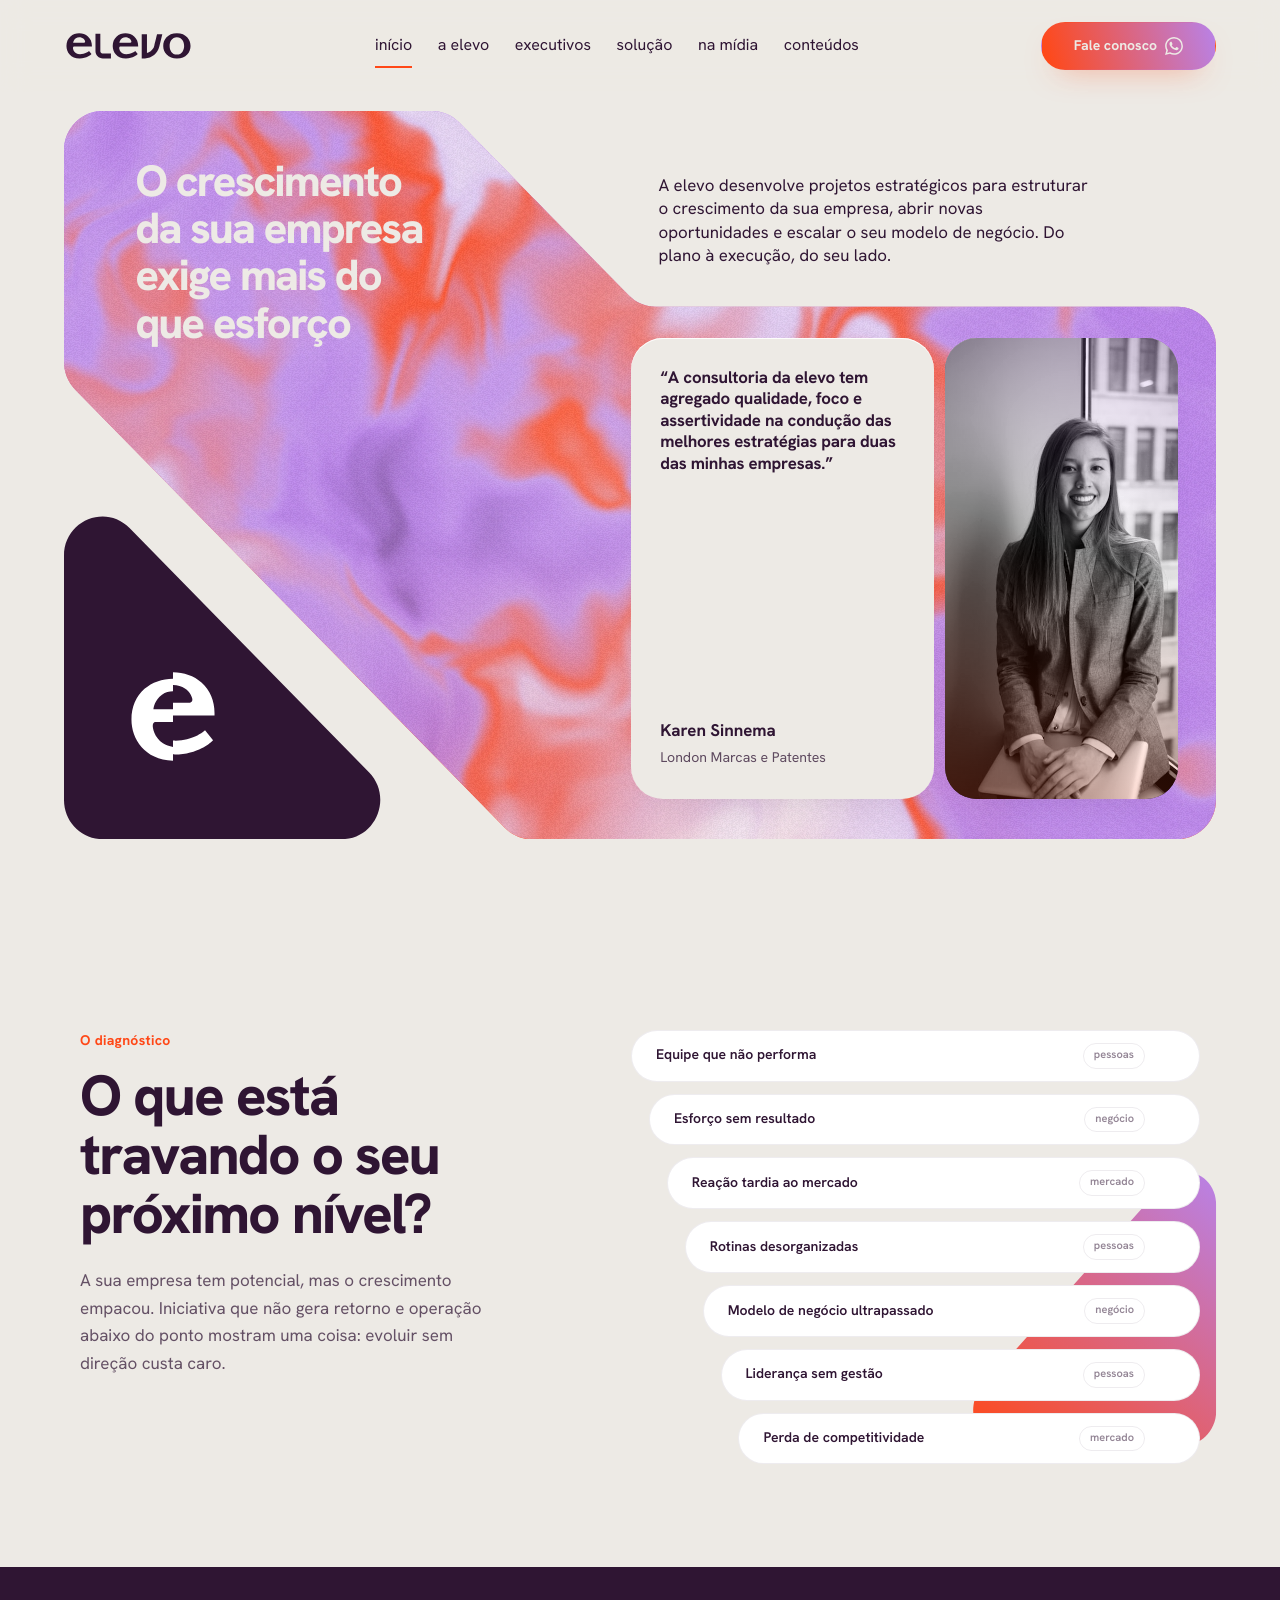
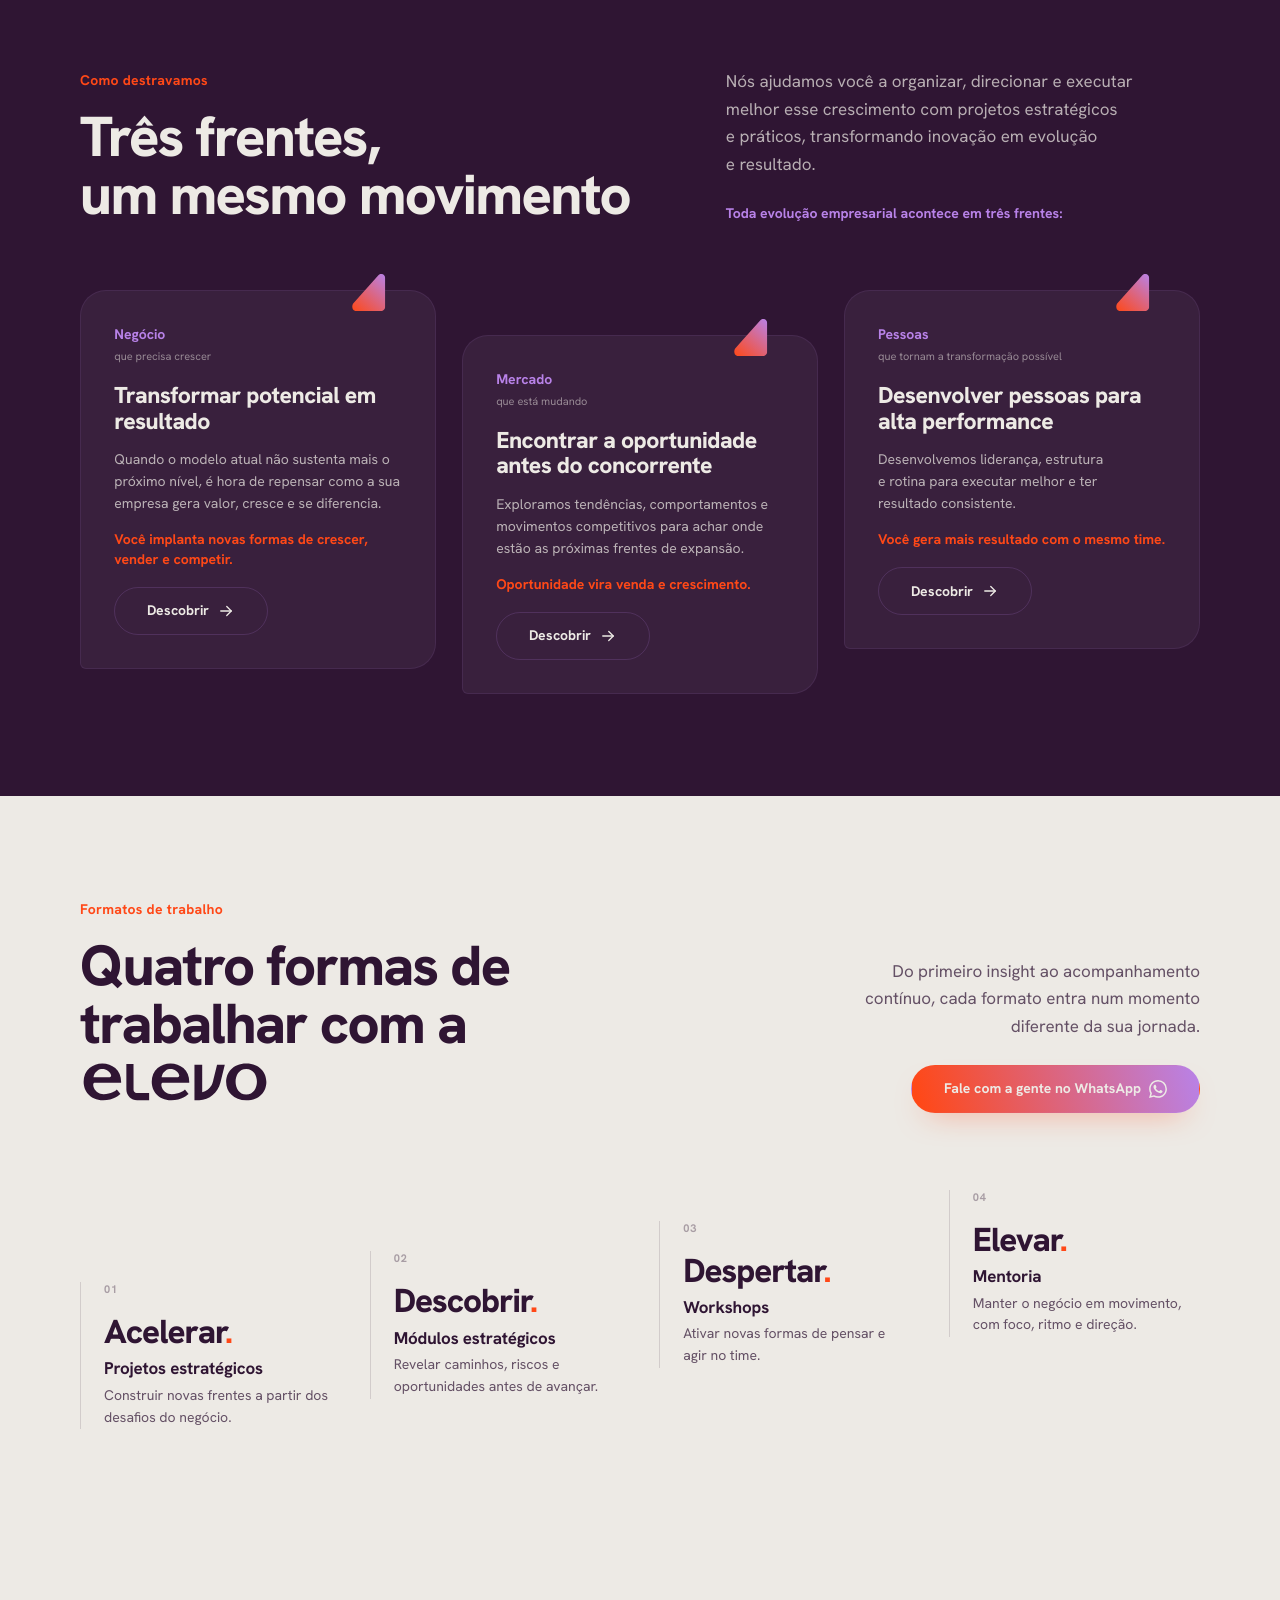
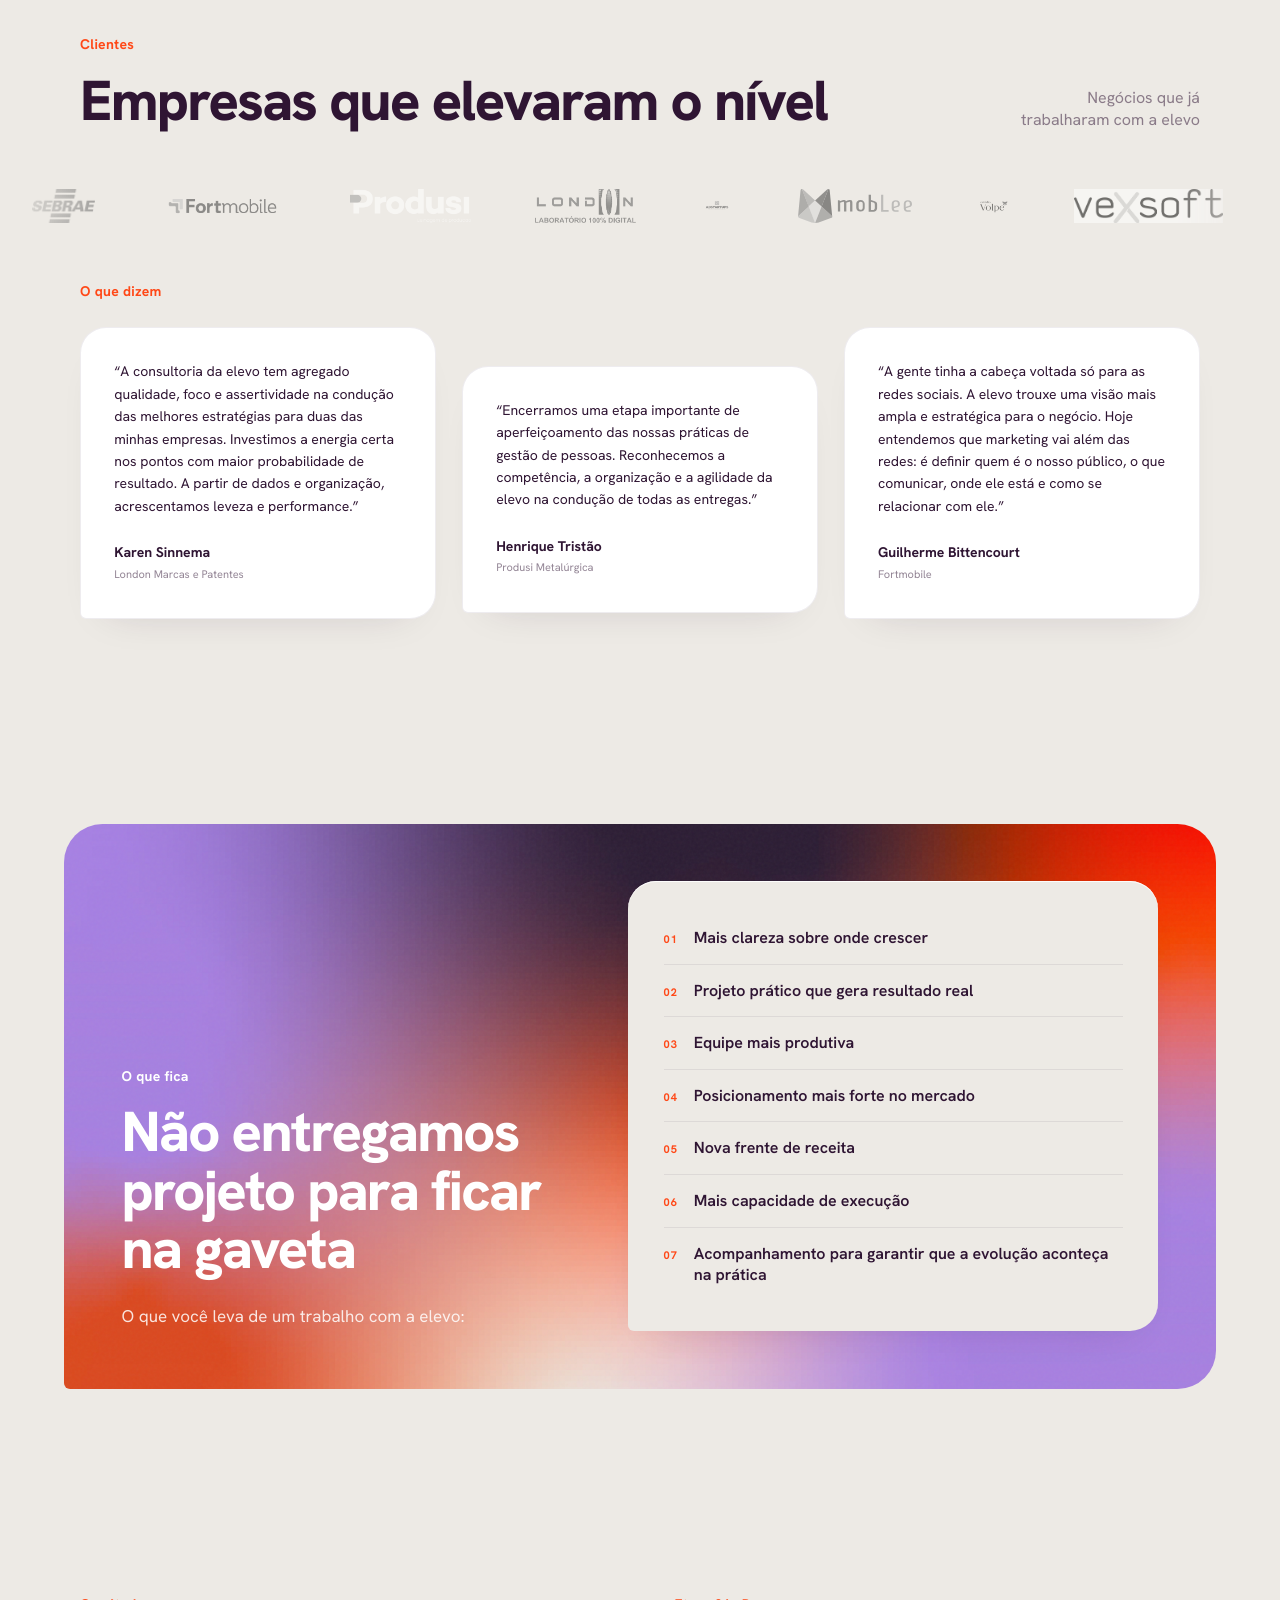
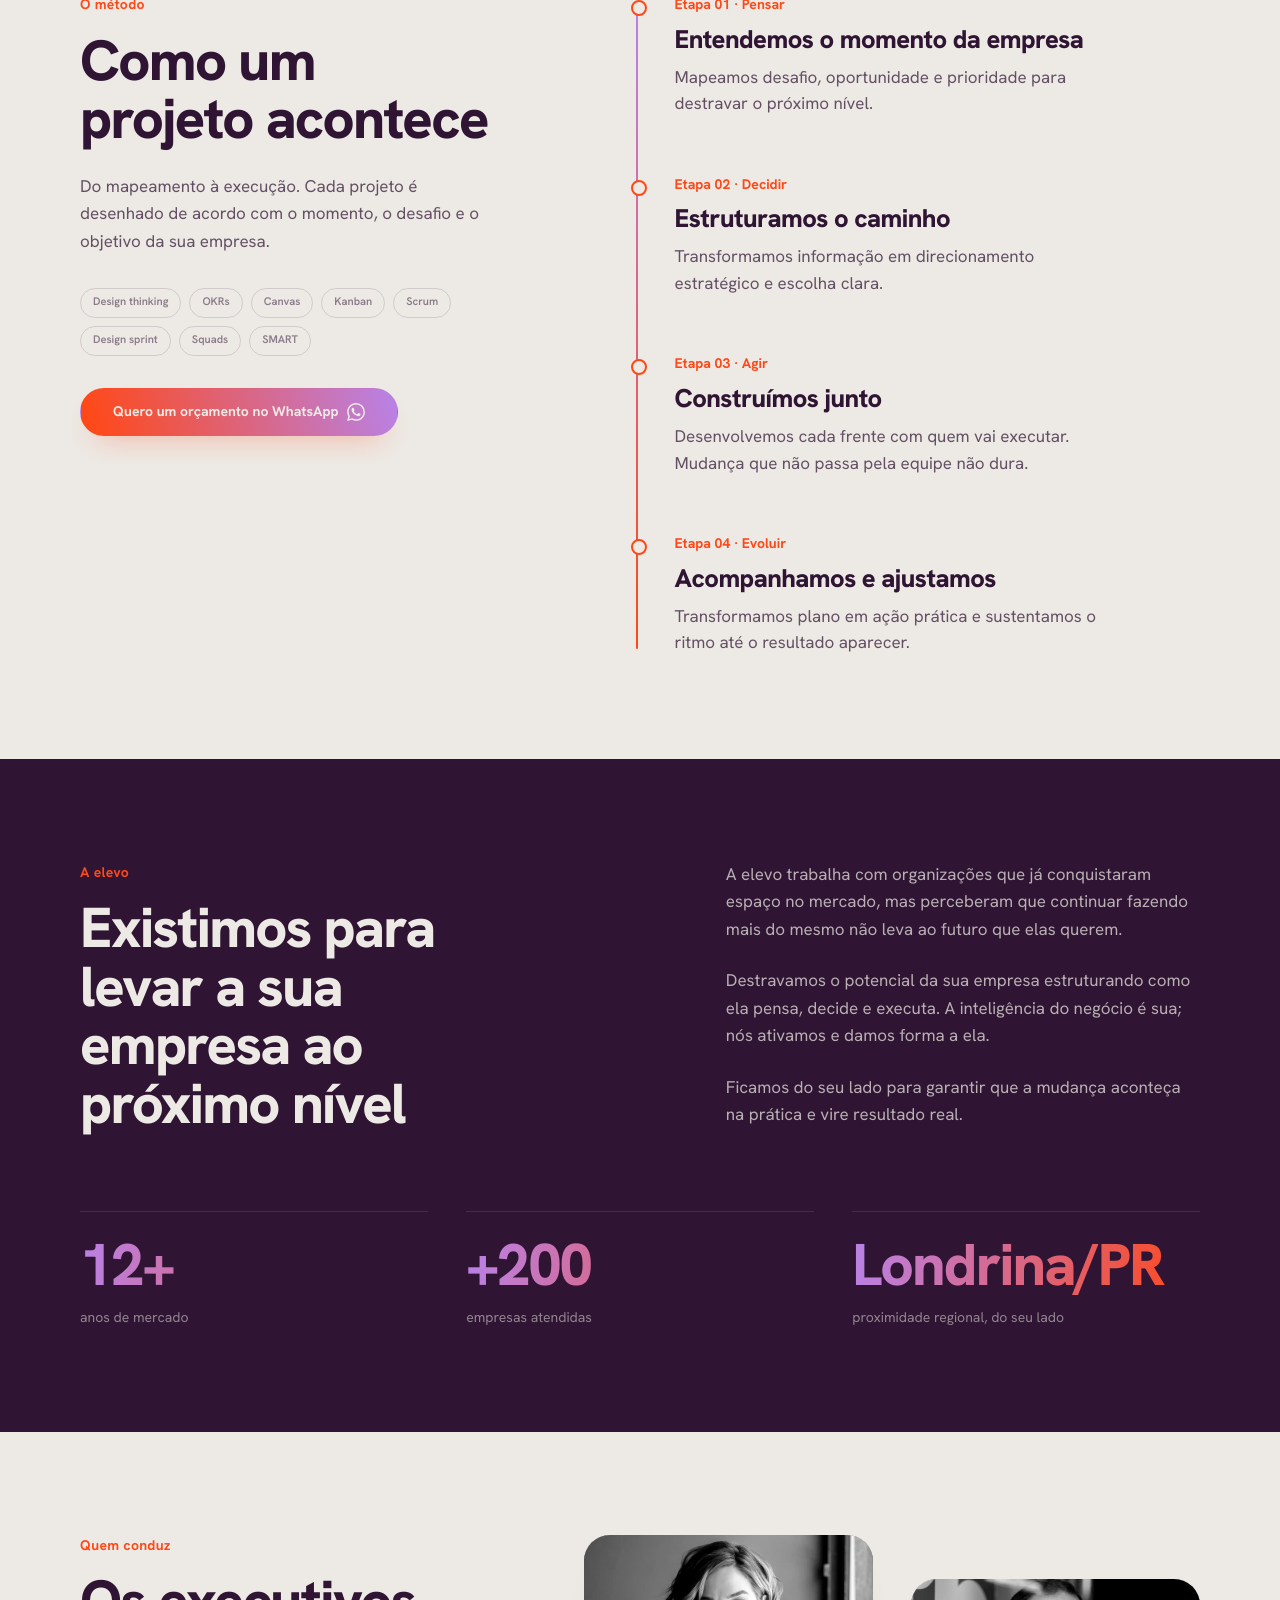
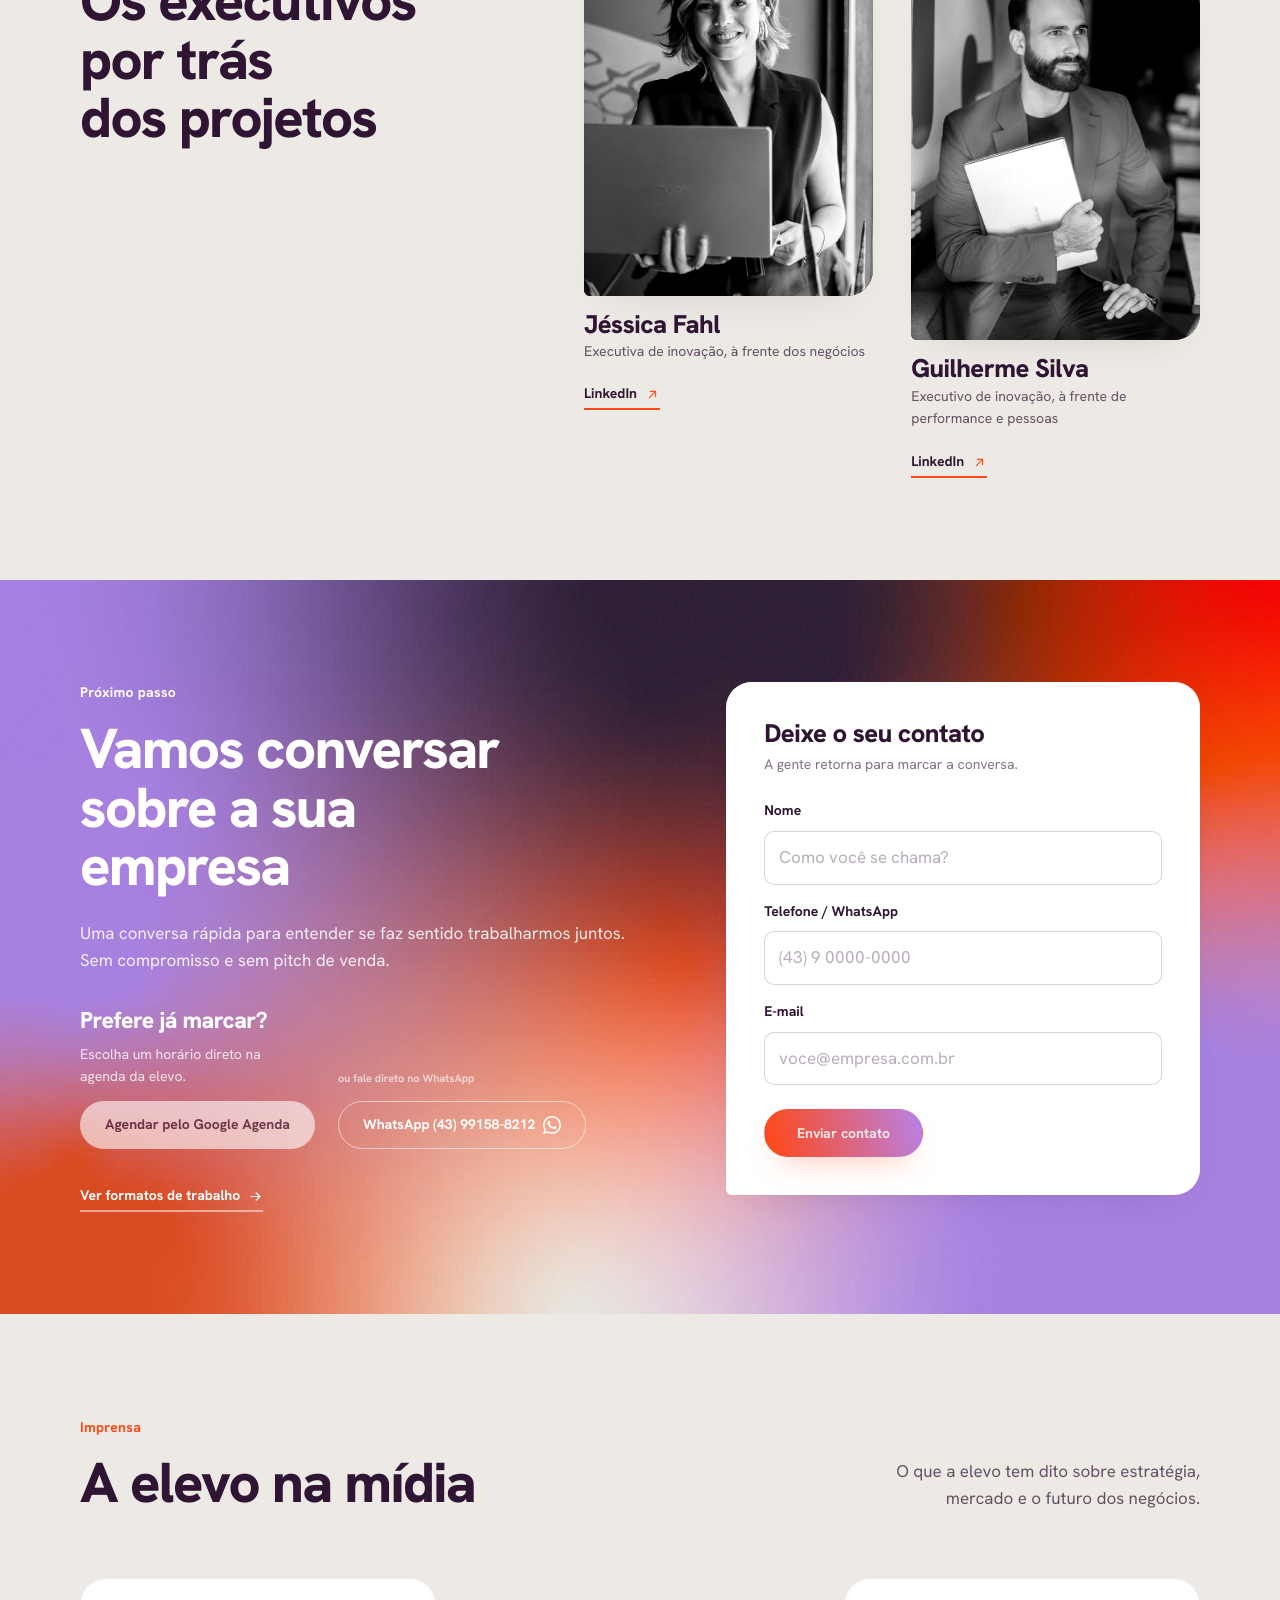
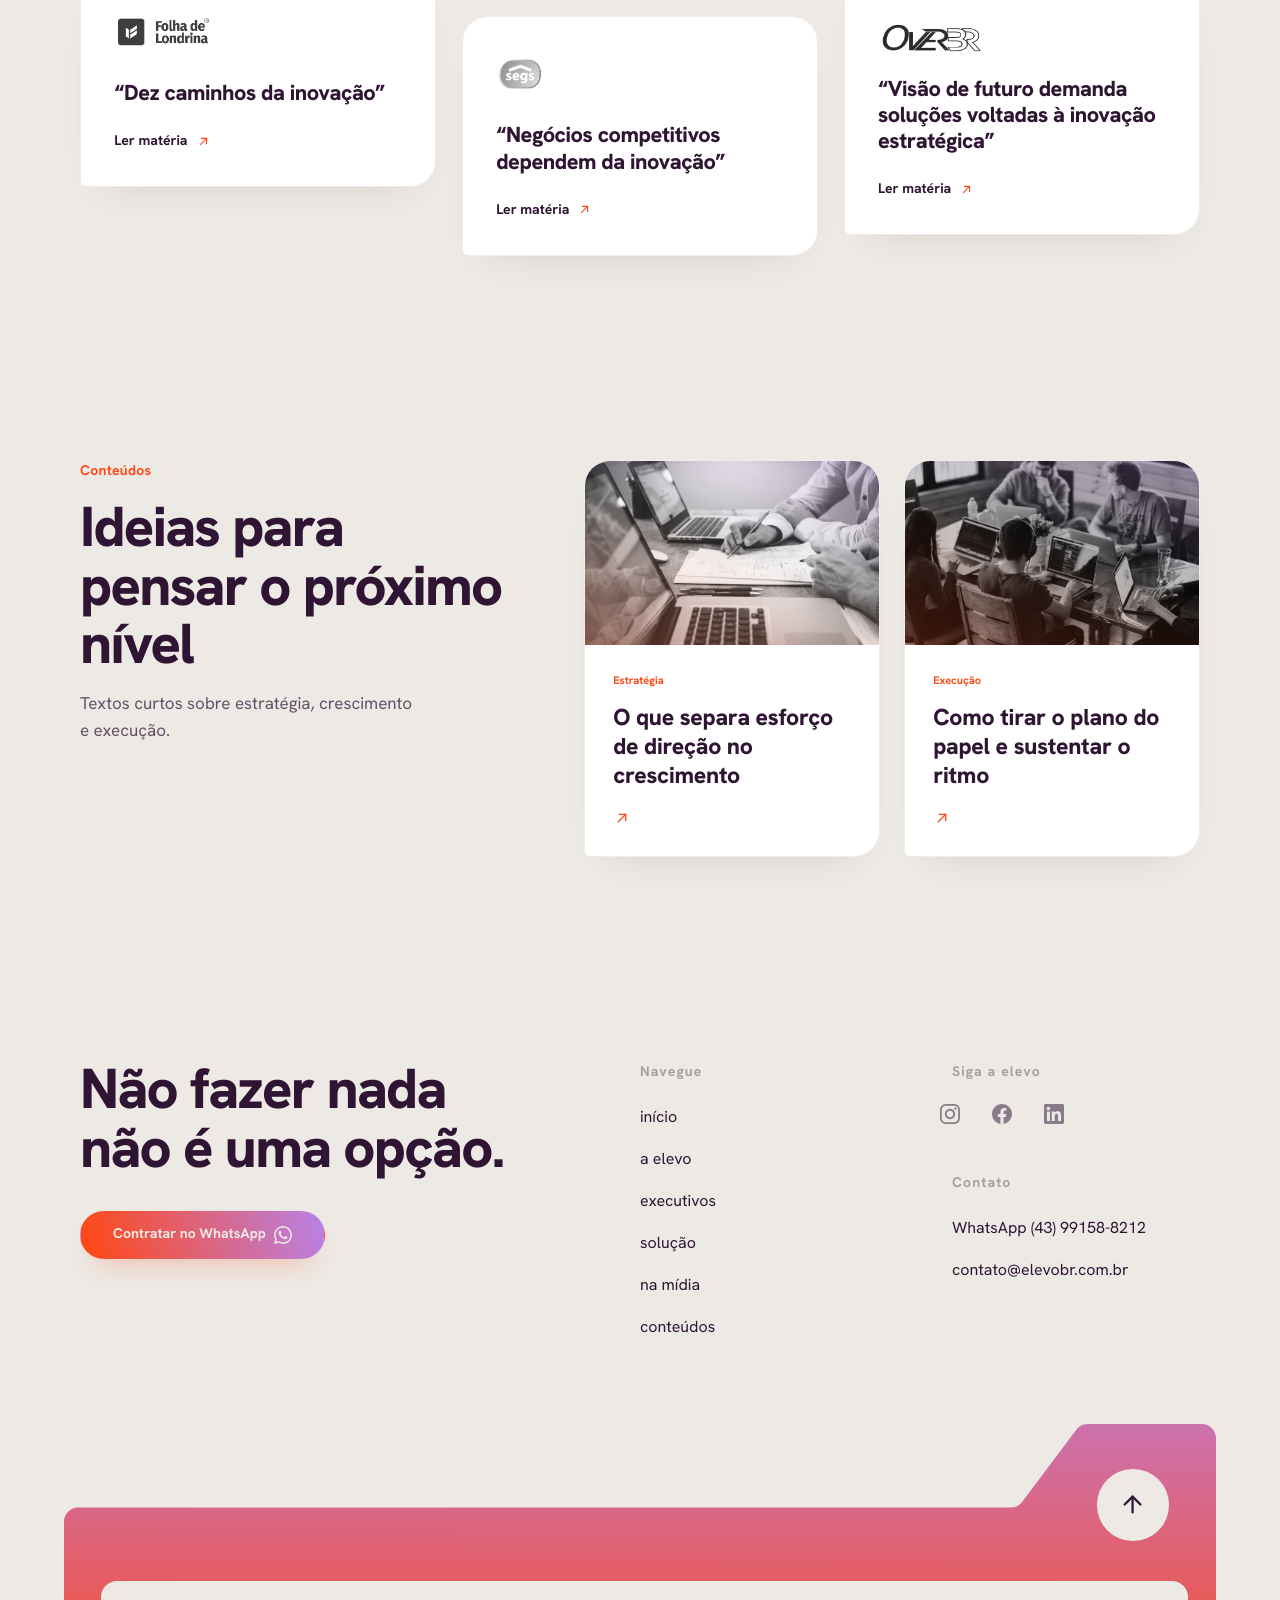
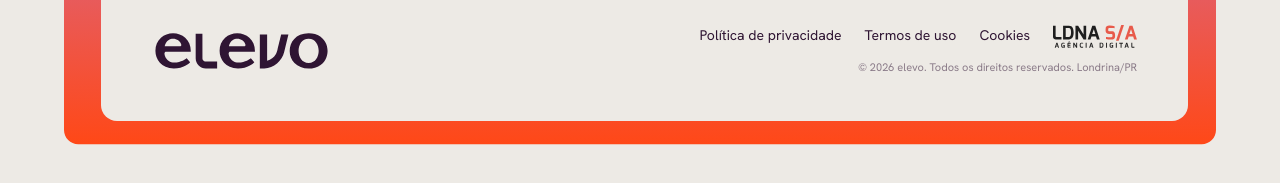
==== index.html @ a6c4fe8a "Site ELEVO: hero + 11 secoes + footer Landing page completa da ELEVO (estudio de inovacao estrategic" ====
<!doctype html>
<html lang="pt-BR" data-theme="light">
<head>
<meta charset="UTF-8">
<meta name="viewport" content="width=device-width, initial-scale=1">
<title>elevo - estúdio de inovação estratégica</title>
<meta name="description" content="A elevo desenvolve projetos estratégicos para estruturar o crescimento da sua empresa, abrir novas oportunidades e escalar o seu modelo de negócio.">
<link rel="icon" type="image/svg+xml" href="./img/brand/elevo-simbolo-roxo.svg">

<link rel="preconnect" href="https://fonts.googleapis.com">
<link rel="preconnect" href="https://fonts.gstatic.com" crossorigin>
<link href="https://fonts.googleapis.com/css2?family=Hanken+Grotesk:wght@400;600;700;800&display=swap" rel="stylesheet">

<meta property="og:title" content="elevo - estúdio de inovação estratégica">
<meta property="og:description" content="A elevo desenvolve projetos estratégicos para estruturar o crescimento da sua empresa, abrir novas oportunidades e escalar o seu modelo de negócio.">
<meta property="og:type" content="website">
<meta property="og:locale" content="pt_BR">

<link rel="stylesheet" href="./design_system/tokens.css">
<link rel="stylesheet" href="./css/main.css">
</head>
<body>
<a class="skip-link" href="#main">Pular para o conteúdo</a>

<svg aria-hidden="true" class="sr-only" style="position:absolute;width:0;height:0;overflow:hidden;">
  <symbol id="i-menu" viewBox="0 0 24 24"><path d="M4 7h16"/><path d="M4 12h16"/><path d="M4 17h16"/></symbol>
  <symbol id="i-x" viewBox="0 0 24 24"><path d="m6 6 12 12"/><path d="m18 6-12 12"/></symbol>
  <symbol id="i-arrow-right" viewBox="0 0 24 24"><path d="M5 12h14"/><path d="m13 6 6 6-6 6"/></symbol>
  <symbol id="i-arrow-up" viewBox="0 0 24 24"><path d="M12 19V5"/><path d="m5 12 7-7 7 7"/></symbol>
  <symbol id="i-instagram" viewBox="0 0 24 24"><path d="M12 0C8.74 0 8.333.015 7.053.072 5.775.132 4.905.333 4.14.63c-.789.306-1.459.717-2.126 1.384S.935 3.35.63 4.14C.333 4.905.131 5.775.072 7.053.012 8.333 0 8.74 0 12s.015 3.667.072 4.947c.06 1.277.261 2.148.558 2.913.306.788.717 1.459 1.384 2.126.667.666 1.336 1.079 2.126 1.384.766.296 1.636.499 2.913.558C8.333 23.988 8.74 24 12 24s3.667-.015 4.947-.072c1.277-.06 2.148-.262 2.913-.558.788-.306 1.459-.718 2.126-1.384.666-.667 1.079-1.335 1.384-2.126.296-.765.499-1.636.558-2.913.06-1.28.072-1.687.072-4.947s-.015-3.667-.072-4.947c-.06-1.277-.262-2.149-.558-2.913-.306-.789-.718-1.459-1.384-2.126C21.319 1.347 20.651.935 19.86.63c-.765-.297-1.636-.499-2.913-.558C15.667.012 15.26 0 12 0zm0 2.16c3.203 0 3.585.016 4.85.071 1.17.055 1.805.249 2.227.415.562.217.96.477 1.382.896.419.42.679.819.896 1.381.164.422.36 1.057.413 2.227.057 1.266.07 1.646.07 4.85s-.015 3.585-.074 4.85c-.061 1.17-.256 1.805-.421 2.227-.224.562-.479.96-.899 1.382-.419.419-.824.679-1.38.896-.42.164-1.065.36-2.235.413-1.274.057-1.649.07-4.859.07-3.211 0-3.586-.015-4.859-.074-1.171-.061-1.816-.256-2.236-.421-.569-.224-.96-.479-1.379-.899-.421-.419-.69-.824-.9-1.38-.165-.42-.359-1.065-.42-2.235-.045-1.26-.061-1.649-.061-4.844 0-3.196.016-3.586.061-4.861.061-1.17.255-1.814.42-2.234.21-.57.479-.96.9-1.381.419-.419.81-.689 1.379-.898.42-.166 1.051-.361 2.221-.421 1.275-.045 1.65-.06 4.859-.06l.045.03zm0 3.678c-3.405 0-6.162 2.76-6.162 6.162 0 3.405 2.76 6.162 6.162 6.162 3.405 0 6.162-2.76 6.162-6.162 0-3.405-2.76-6.162-6.162-6.162zM12 16c-2.21 0-4-1.79-4-4s1.79-4 4-4 4 1.79 4 4-1.79 4-4 4zm7.846-10.405c0 .795-.646 1.44-1.44 1.44-.795 0-1.44-.646-1.44-1.44 0-.794.646-1.439 1.44-1.439.793-.001 1.44.645 1.44 1.439z"/></symbol>
  <symbol id="i-facebook" viewBox="0 0 24 24"><path d="M24 12.073c0-6.627-5.373-12-12-12s-12 5.373-12 12c0 5.99 4.388 10.954 10.125 11.854v-8.385H7.078v-3.47h3.047V9.43c0-3.007 1.792-4.669 4.533-4.669 1.312 0 2.686.235 2.686.235v2.953H15.83c-1.491 0-1.956.925-1.956 1.874v2.25h3.328l-.532 3.47h-2.796v8.385C19.612 23.027 24 18.062 24 12.073z"/></symbol>
  <symbol id="i-linkedin" viewBox="0 0 24 24"><path d="M20.447 20.452h-3.554v-5.569c0-1.328-.027-3.037-1.852-3.037-1.853 0-2.136 1.445-2.136 2.939v5.667H9.351V9h3.414v1.561h.046c.477-.9 1.637-1.85 3.37-1.85 3.601 0 4.267 2.37 4.267 5.455v6.286zM5.337 7.433c-1.144 0-2.063-.926-2.063-2.065 0-1.138.92-2.063 2.063-2.063 1.14 0 2.064.925 2.064 2.063 0 1.139-.925 2.065-2.064 2.065zm1.782 13.019H3.555V9h3.564v11.452zM22.225 0H1.771C.792 0 0 .774 0 1.729v20.542C0 23.227.792 24 1.771 24h20.451C23.2 24 24 23.227 24 22.271V1.729C24 .774 23.2 0 22.222 0h.003z"/></symbol>
  <symbol id="i-whatsapp" viewBox="0 0 24 24"><path d="M17.472 14.382c-.297-.149-1.758-.867-2.03-.967-.273-.099-.471-.148-.67.15-.197.297-.767.966-.94 1.164-.173.199-.347.223-.644.075-.297-.15-1.255-.463-2.39-1.475-.883-.788-1.48-1.761-1.653-2.059-.173-.297-.018-.458.13-.606.134-.133.298-.347.446-.52.149-.174.198-.298.298-.497.099-.198.05-.371-.025-.52-.075-.149-.669-1.612-.916-2.207-.242-.579-.487-.5-.669-.51-.173-.008-.371-.01-.57-.01-.198 0-.52.074-.792.372-.272.297-1.04 1.016-1.04 2.479 0 1.462 1.065 2.875 1.213 3.074.149.198 2.096 3.2 5.077 4.487.709.306 1.262.489 1.694.625.712.227 1.36.195 1.871.118.571-.085 1.758-.719 2.006-1.413.248-.694.248-1.289.173-1.413-.074-.124-.272-.198-.57-.347m-5.421 7.403h-.004a9.87 9.87 0 0 1-5.031-1.378l-.361-.214-3.741.982.998-3.648-.235-.374a9.86 9.86 0 0 1-1.51-5.26c.001-5.45 4.436-9.884 9.888-9.884 2.64 0 5.122 1.03 6.988 2.898a9.825 9.825 0 0 1 2.893 6.994c-.003 5.45-4.437 9.884-9.885 9.884m8.413-18.297A11.815 11.815 0 0 0 12.05 0C5.495 0 .16 5.335.157 11.892c0 2.096.547 4.142 1.588 5.945L.057 24l6.305-1.654a11.882 11.882 0 0 0 5.683 1.448h.005c6.554 0 11.89-5.335 11.893-11.893a11.821 11.821 0 0 0-3.48-8.413Z"/></symbol>
</svg>

<!-- objectBoundingBox clips for the animated shader, matching the exact gradient paths -->
<svg aria-hidden="true" width="0" height="0" style="position:absolute">
  <defs>
    <clipPath id="heroGradClip" clipPathUnits="objectBoundingBox">
      <path d="M0.99999 0.32272 V0.94622 C0.99999 0.97592 0.98507 1.00000 0.96665 1.00000 H0.40615 C0.39731 1.00000 0.38883 0.99433 0.38258 0.98425 L0.00976 0.38267 C0.00351 0.37258 0.00000 0.35890 0.00000 0.34464 V0.05378 C0.00000 0.02408 0.01493 0.00000 0.03333 0.00000 H0.31950 C0.32836 0.00000 0.33686 0.00568 0.34312 0.01579 C0.39903 0.10601 0.43429 0.16289 0.49021 0.25313 C0.49648 0.26325 0.50498 0.26893 0.51385 0.26893 C0.58036 0.26893 0.86806 0.26893 0.96668 0.26893 C0.98508 0.26893 1.00000 0.29302 1.00000 0.32272 H0.99999 Z"/>
    </clipPath>
    <linearGradient id="frenteCornerGrad" x1="0" y1="0" x2="126" y2="141" gradientUnits="userSpaceOnUse">
      <stop stop-color="#B882E8"/>
      <stop offset="1" stop-color="#FF4817"/>
    </linearGradient>
    <clipPath id="heroGradClipM" clipPathUnits="objectBoundingBox">
      <path d="M0.47365 0.12004 C0.48076 0.13140 0.49788 0.13884 0.51691 0.13884 H0.95335 C0.97912 0.13884 1.00000 0.15228 1.00000 0.16886 V0.96998 C1.00000 0.98656 0.97912 1.00000 0.95335 1.00000 H0.04665 C0.02088 1.00000 0.00000 0.98656 0.00000 0.96998 V0.03002 C0.00000 0.01344 0.02088 0.00000 0.04665 0.00000 H0.36694 C0.38597 0.00000 0.40309 0.00744 0.41020 0.01879 L0.47365 0.12004 Z"/>
    </clipPath>
  </defs>
</svg>

<header class="site-header">
  <div class="wrap">
    <a class="brand-logo" href="#top" aria-label="elevo - ir para o início">
      <img class="logo-wordmark" src="./img/brand/elevo-logo-roxo.svg" alt="elevo" width="112" height="26">
    </a>

    <nav class="main-nav" aria-label="Navegação principal">
      <a href="#top" class="active">início</a>
      <a href="#sobre">a elevo</a>
      <a href="#executivos">executivos</a>
      <a href="#solucao">solução</a>
      <a href="#midia">na mídia</a>
      <a href="#conteudos">conteúdos</a>
    </nav>

    <div class="header-actions">
      <a class="btn btn-primary" href="https://wa.me/5543991588212" target="_blank" rel="noopener noreferrer" aria-label="Falar com a elevo pelo WhatsApp">
        <span class="full">Fale conosco</span>
        <svg class="icon-fill"><use href="#i-whatsapp"/></svg>
      </a>
      <button class="nav-toggle" id="navToggle" type="button" aria-label="Abrir menu" aria-expanded="false" aria-controls="mobileNav">
        <svg><use href="#i-menu"/></svg>
      </button>
    </div>
  </div>
</header>

<nav class="mobile-nav" id="mobileNav" aria-label="Navegação mobile">
  <a href="#top">início</a>
  <a href="#sobre">a elevo</a>
  <a href="#executivos">executivos</a>
  <a href="#solucao">solução</a>
  <a href="#midia">na mídia</a>
  <a href="#conteudos">conteúdos</a>
  <a class="btn btn-primary" href="https://wa.me/5543991588212" target="_blank" rel="noopener noreferrer">
    Conversar no WhatsApp <svg class="icon-fill"><use href="#i-whatsapp"/></svg>
  </a>
</nav>

<main id="main">
  <section id="top" class="hero">
    <div class="wrap">
      <div class="hero-stage">
        <!-- DESKTOP shape: gradient + dark-block in one vector (Figma node 9:30) -->
        <div class="hero-bg hero-bg--desktop">
          <svg class="hero-shape" preserveAspectRatio="none" viewBox="0 0 1291 816" fill="none" xmlns="http://www.w3.org/2000/svg" aria-hidden="true">
            <path d="M311.33 816H43.032C19.2701 816 0 796.347 0 772.113V498.482C0 459.388 46.3592 439.805 73.4621 467.447L341.76 741.078C368.863 768.719 349.676 816 311.33 816Z" fill="#2F1533"/>
            <path d="M1290.99 263.338V772.113C1290.99 796.347 1271.72 816 1247.95 816H524.341C512.931 816 501.979 811.377 493.911 803.148L12.6018 312.258C4.53333 304.029 0 292.86 0 281.223V43.8872C0 19.6531 19.2701 0 43.0319 0H412.477C423.915 0 434.881 4.63758 442.963 12.8806C515.15 86.502 560.663 132.92 632.864 206.556C640.96 214.813 651.926 219.45 663.377 219.45C749.247 219.45 1120.66 219.45 1247.98 219.45C1271.74 219.45 1291 239.103 1291 263.338H1290.99Z" fill="url(#heroGradFill)"/>
            <defs>
              <linearGradient id="heroGradFill" x1="645.866" y1="48.5" x2="645.182" y2="816" gradientUnits="userSpaceOnUse">
                <stop stop-color="#B882E8"/>
                <stop offset="1" stop-color="#FF4817"/>
              </linearGradient>
            </defs>
          </svg>
          <canvas id="heroShader" aria-hidden="true"></canvas>
        </div>

        <!-- MOBILE shape: folder-tab gradient (Figma node 18:37) -->
        <div class="hero-bg hero-bg--mobile">
          <svg class="hero-shape" preserveAspectRatio="none" viewBox="0 0 343 533" fill="none" xmlns="http://www.w3.org/2000/svg" aria-hidden="true">
            <path d="M162.461 63.9835C164.902 70.0363 170.774 74 177.3 74H327C335.837 74 343 81.1634 343 90V517C343 525.837 335.837 533 327 533H16C7.16345 533 0 525.837 0 517V16C0 7.16344 7.16344 0 16 0H125.861C132.387 0 138.259 3.96376 140.7 10.0165L162.461 63.9835Z" fill="url(#heroGradFillM)"/>
            <defs>
              <linearGradient id="heroGradFillM" x1="171.597" y1="31.6795" x2="170.5" y2="532.998" gradientUnits="userSpaceOnUse">
                <stop stop-color="#B882E8"/>
                <stop offset="1" stop-color="#FF4817"/>
              </linearGradient>
            </defs>
          </svg>
          <canvas id="heroShaderM" aria-hidden="true"></canvas>
        </div>

        <!-- MOBILE dark block (Figma node 7:5) -->
        <svg class="hero-darkblock-m" preserveAspectRatio="none" viewBox="0 0 126 141" fill="none" xmlns="http://www.w3.org/2000/svg" aria-hidden="true">
          <path d="M110.672 141H15.2971C6.85016 141 0 133.334 0 123.882V17.1517C0 1.90302 16.4798 -5.73513 26.1144 5.04651L121.489 111.777C131.124 122.558 124.303 141 110.672 141Z" fill="#2F1533"/>
        </svg>

        <!-- e symbol over whichever dark block is active -->
        <img class="hero-symbol" src="./img/brand/elevo-simbolo-branco.svg" alt="" aria-hidden="true">

        <!-- Headline, white, inside the gradient -->
        <h1 class="hero-headline js-hero-title">O crescimento da sua empresa exige mais do que esforço</h1>

        <!-- Lead paragraph -->
        <div class="hero-lead">
          <p>A elevo desenvolve projetos estratégicos para estruturar o crescimento da sua empresa, abrir novas oportunidades e escalar o seu modelo de negócio. Do plano à execução, do seu lado.</p>
        </div>

        <!-- Cards over the gradient: testimonial + B&W portrait -->
        <div class="hero-cards">
          <figure class="hero-testimonial">
            <blockquote>
              <p>&ldquo;A consultoria da elevo tem agregado qualidade, foco e assertividade na condução das melhores estratégias para duas das minhas empresas.&rdquo;</p>
            </blockquote>
            <figcaption>
              <span class="name">Karen Sinnema</span>
              <span class="role">London Marcas e Patentes</span>
            </figcaption>
          </figure>
          <div class="hero-photo">
            <img src="./img/hero-executiva.jpg" alt="Executiva de negócios em retrato preto e branco" width="640" height="880" fetchpriority="high">
            <span class="photo-tint" aria-hidden="true"></span>
          </div>
        </div>
      </div>
    </div>
  </section>

  <!-- Seção 1 - Travando (o diagnóstico) -->
  <section id="diagnostico" class="travando">
    <div class="wrap">
      <svg class="travando-shape" viewBox="0 0 126 141" fill="none" xmlns="http://www.w3.org/2000/svg" aria-hidden="true">
        <path d="M110.672 141H15.2971C6.85016 141 0 133.334 0 123.882V17.1517C0 1.90302 16.4798 -5.73513 26.1144 5.04651L121.489 111.777C131.124 122.558 124.303 141 110.672 141Z" fill="url(#frenteCornerGrad)"/>
      </svg>
      <div class="travando-grid">
        <div class="travando-copy reveal">
          <p class="eyebrow">O diagnóstico</p>
          <h2>O que está travando o seu próximo nível?</h2>
          <p class="lead">A sua empresa tem potencial, mas o crescimento empacou. Iniciativa que não gera retorno e operação abaixo do ponto mostram uma coisa: evoluir sem direção custa caro.</p>
        </div>
        <ul class="pain-list">
          <li class="reveal" style="--i:0"><a class="pain-chip" href="#frente-pessoas">Equipe que não performa <span class="tag">pessoas</span><svg><use href="#i-arrow-right"/></svg></a></li>
          <li class="reveal" style="--i:1"><a class="pain-chip" href="#frente-negocio">Esforço sem resultado <span class="tag">negócio</span><svg><use href="#i-arrow-right"/></svg></a></li>
          <li class="reveal" style="--i:2"><a class="pain-chip" href="#frente-mercado">Reação tardia ao mercado <span class="tag">mercado</span><svg><use href="#i-arrow-right"/></svg></a></li>
          <li class="reveal" style="--i:3"><a class="pain-chip" href="#frente-pessoas">Rotinas desorganizadas <span class="tag">pessoas</span><svg><use href="#i-arrow-right"/></svg></a></li>
          <li class="reveal" style="--i:4"><a class="pain-chip" href="#frente-negocio">Modelo de negócio ultrapassado <span class="tag">negócio</span><svg><use href="#i-arrow-right"/></svg></a></li>
          <li class="reveal" style="--i:5"><a class="pain-chip" href="#frente-pessoas">Liderança sem gestão <span class="tag">pessoas</span><svg><use href="#i-arrow-right"/></svg></a></li>
          <li class="reveal" style="--i:6"><a class="pain-chip" href="#frente-mercado">Perda de competitividade <span class="tag">mercado</span><svg><use href="#i-arrow-right"/></svg></a></li>
        </ul>
      </div>
    </div>
  </section>

  <!-- Seção 2 - Solução (três frentes) -->
  <section id="solucao" class="solucao" data-theme="dark">
    <div class="wrap">
      <div class="solucao-head">
        <div class="reveal">
          <p class="eyebrow">Como destravamos</p>
          <h2>Três frentes,<br>um mesmo movimento</h2>
        </div>
        <div class="solucao-intro reveal">
          <p class="lead">Nós ajudamos você a organizar, direcionar e executar melhor esse crescimento com projetos estratégicos e práticos, transformando inovação em evolução e resultado.</p>
          <p class="bridge">Toda evolução empresarial acontece em três frentes:</p>
        </div>
      </div>

      <div class="frentes-grid">
        <article class="frente-card reveal" id="frente-negocio" style="--i:0">
          <svg class="frente-corner" viewBox="0 0 126 141" fill="none" xmlns="http://www.w3.org/2000/svg" aria-hidden="true"><path d="M110.672 141H15.2971C6.85016 141 0 133.334 0 123.882V17.1517C0 1.90302 16.4798 -5.73513 26.1144 5.04651L121.489 111.777C131.124 122.558 124.303 141 110.672 141Z" fill="url(#frenteCornerGrad)"/></svg>
          <p class="frente-eyebrow">Negócio <span>que precisa crescer</span></p>
          <h3>Transformar potencial em resultado</h3>
          <p class="frente-body">Quando o modelo atual não sustenta mais o próximo nível, é hora de repensar como a sua empresa gera valor, cresce e se diferencia.</p>
          <p class="frente-result">Você implanta novas formas de crescer, vender e competir.</p>
          <button class="btn btn-ghost" type="button" data-modal="modalNegocio">Descobrir <svg><use href="#i-arrow-right"/></svg></button>
        </article>

        <article class="frente-card reveal" id="frente-mercado" style="--i:1">
          <svg class="frente-corner" viewBox="0 0 126 141" fill="none" xmlns="http://www.w3.org/2000/svg" aria-hidden="true"><path d="M110.672 141H15.2971C6.85016 141 0 133.334 0 123.882V17.1517C0 1.90302 16.4798 -5.73513 26.1144 5.04651L121.489 111.777C131.124 122.558 124.303 141 110.672 141Z" fill="url(#frenteCornerGrad)"/></svg>
          <p class="frente-eyebrow">Mercado <span>que está mudando</span></p>
          <h3>Encontrar a oportunidade antes do concorrente</h3>
          <p class="frente-body">Exploramos tendências, comportamentos e movimentos competitivos para achar onde estão as próximas frentes de expansão.</p>
          <p class="frente-result">Oportunidade vira venda e crescimento.</p>
          <button class="btn btn-ghost" type="button" data-modal="modalMercado">Descobrir <svg><use href="#i-arrow-right"/></svg></button>
        </article>

        <article class="frente-card reveal" id="frente-pessoas" style="--i:2">
          <svg class="frente-corner" viewBox="0 0 126 141" fill="none" xmlns="http://www.w3.org/2000/svg" aria-hidden="true"><path d="M110.672 141H15.2971C6.85016 141 0 133.334 0 123.882V17.1517C0 1.90302 16.4798 -5.73513 26.1144 5.04651L121.489 111.777C131.124 122.558 124.303 141 110.672 141Z" fill="url(#frenteCornerGrad)"/></svg>
          <p class="frente-eyebrow">Pessoas <span>que tornam a transformação possível</span></p>
          <h3>Desenvolver pessoas para alta performance</h3>
          <p class="frente-body">Desenvolvemos liderança, estrutura e rotina para executar melhor e ter resultado consistente.</p>
          <p class="frente-result">Você gera mais resultado com o mesmo time.</p>
          <button class="btn btn-ghost" type="button" data-modal="modalPessoas">Descobrir <svg><use href="#i-arrow-right"/></svg></button>
        </article>
      </div>
    </div>
  </section>

  <!-- Seção 3 - Como atuamos (formatos de trabalho) -->
  <section id="formatos" class="formatos">
    <div class="wrap">
      <div class="formatos-head reveal">
        <div>
          <p class="eyebrow">Formatos de trabalho</p>
          <h2>Quatro formas de trabalhar com a <img class="h2-logo" src="./img/brand/elevo-logo-roxo.svg" alt="elevo"></h2>
        </div>
        <div class="formatos-side">
          <p class="lead">Do primeiro insight ao acompanhamento contínuo, cada formato entra num momento diferente da sua jornada.</p>
          <a class="btn btn-primary" href="https://wa.me/5543991588212" target="_blank" rel="noopener noreferrer">Fale com a gente no WhatsApp <svg class="icon-fill"><use href="#i-whatsapp"/></svg></a>
        </div>
      </div>

      <ol class="formatos-list">
        <li class="formato reveal" style="--i:0">
          <p class="formato-index">01</p>
          <p class="formato-verb">Acelerar<span>.</span></p>
          <h3>Projetos estratégicos</h3>
          <p class="formato-body">Construir novas frentes a partir dos desafios do negócio.</p>
        </li>
        <li class="formato reveal" style="--i:1">
          <p class="formato-index">02</p>
          <p class="formato-verb">Descobrir<span>.</span></p>
          <h3>Módulos estratégicos</h3>
          <p class="formato-body">Revelar caminhos, riscos e oportunidades antes de avançar.</p>
        </li>
        <li class="formato reveal" style="--i:2">
          <p class="formato-index">03</p>
          <p class="formato-verb">Despertar<span>.</span></p>
          <h3>Workshops</h3>
          <p class="formato-body">Ativar novas formas de pensar e agir no time.</p>
        </li>
        <li class="formato reveal" style="--i:3">
          <p class="formato-index">04</p>
          <p class="formato-verb">Elevar<span>.</span></p>
          <h3>Mentoria</h3>
          <p class="formato-body">Manter o negócio em movimento, com foco, ritmo e direção.</p>
        </li>
      </ol>
    </div>
  </section>

  <!-- Seção 4 - Empresas / depoimentos -->
  <section id="empresas" class="empresas">
    <div class="wrap">
      <div class="empresas-head reveal">
        <div>
          <p class="eyebrow">Clientes</p>
          <h2>Empresas que elevaram o nível</h2>
        </div>
        <p class="empresas-caption">Negócios que já<br>trabalharam com a elevo</p>
      </div>
    </div>

    <div class="logo-marquee reveal" aria-label="Logos de clientes da elevo">
      <div class="logo-track">
        <ul class="logo-set">
          <li><img loading="lazy" src="./img/clientes/sebrae.png" alt="Sebrae" height="34"></li>
          <li><img loading="lazy" src="./img/clientes/fortmobile.png" alt="Fortmobile" height="34"></li>
          <li><img loading="lazy" src="./img/clientes/produsi.png" alt="Produsi Metalúrgica" height="34"></li>
          <li><img loading="lazy" src="./img/clientes/london.png" alt="London" height="34"></li>
          <li><img loading="lazy" src="./img/clientes/abstartups.png" alt="Abstartups" height="34"></li>
          <li><img loading="lazy" src="./img/clientes/moblee.svg" alt="Moblee" height="34"></li>
          <li><img loading="lazy" src="./img/clientes/volpe.png" alt="Volpe" height="34"></li>
          <li><img loading="lazy" src="./img/clientes/vexsoft.png" alt="Vexsoft" height="34"></li>
          <li><img loading="lazy" src="./img/clientes/fahl-center.png" alt="Fahl Center" height="34"></li>
          <li><img loading="lazy" src="./img/clientes/agnus.png" alt="Agnus Operador Logístico" height="34"></li>
          <li><img loading="lazy" src="./img/clientes/labor.png" alt="Labor Trabalho Temporário" height="34"></li>
          <li><img loading="lazy" src="./img/clientes/codie.png" alt="Codie" height="34"></li>
        </ul>
        <ul class="logo-set" aria-hidden="true">
          <li><img loading="lazy" src="./img/clientes/sebrae.png" alt="" height="34"></li>
          <li><img loading="lazy" src="./img/clientes/fortmobile.png" alt="" height="34"></li>
          <li><img loading="lazy" src="./img/clientes/produsi.png" alt="" height="34"></li>
          <li><img loading="lazy" src="./img/clientes/london.png" alt="" height="34"></li>
          <li><img loading="lazy" src="./img/clientes/abstartups.png" alt="" height="34"></li>
          <li><img loading="lazy" src="./img/clientes/moblee.svg" alt="" height="34"></li>
          <li><img loading="lazy" src="./img/clientes/volpe.png" alt="" height="34"></li>
          <li><img loading="lazy" src="./img/clientes/vexsoft.png" alt="" height="34"></li>
          <li><img loading="lazy" src="./img/clientes/fahl-center.png" alt="" height="34"></li>
          <li><img loading="lazy" src="./img/clientes/agnus.png" alt="" height="34"></li>
          <li><img loading="lazy" src="./img/clientes/labor.png" alt="" height="34"></li>
          <li><img loading="lazy" src="./img/clientes/codie.png" alt="" height="34"></li>
        </ul>
      </div>
    </div>

    <div class="wrap">
      <p class="eyebrow depo-eyebrow reveal">O que dizem</p>
      <div class="depo-grid">
        <figure class="depo-card reveal" style="--i:0">
          <blockquote>
            <p>&ldquo;A consultoria da elevo tem agregado qualidade, foco e assertividade na condução das melhores estratégias para duas das minhas empresas. Investimos a energia certa nos pontos com maior probabilidade de resultado. A partir de dados e organização, acrescentamos leveza e performance.&rdquo;</p>
          </blockquote>
          <figcaption>
            <span class="name">Karen Sinnema</span>
            <span class="role">London Marcas e Patentes</span>
          </figcaption>
        </figure>

        <figure class="depo-card reveal" style="--i:1">
          <blockquote>
            <p>&ldquo;Encerramos uma etapa importante de aperfeiçoamento das nossas práticas de gestão de pessoas. Reconhecemos a competência, a organização e a agilidade da elevo na condução de todas as entregas.&rdquo;</p>
          </blockquote>
          <figcaption>
            <span class="name">Henrique Tristão</span>
            <span class="role">Produsi Metalúrgica</span>
          </figcaption>
        </figure>

        <figure class="depo-card reveal" style="--i:2">
          <blockquote>
            <p>&ldquo;A gente tinha a cabeça voltada só para as redes sociais. A elevo trouxe uma visão mais ampla e estratégica para o negócio. Hoje entendemos que marketing vai além das redes: é definir quem é o nosso público, o que comunicar, onde ele está e como se relacionar com ele.&rdquo;</p>
          </blockquote>
          <figcaption>
            <span class="name">Guilherme Bittencourt</span>
            <span class="role">Fortmobile</span>
          </figcaption>
        </figure>
      </div>
    </div>
  </section>

  <!-- Seção 5 - Resultados (o que fica) -->
  <section id="resultados" class="resultados">
    <div class="wrap">
      <div class="resultados-panel reveal">
        <div class="resultados-copy">
          <p class="eyebrow">O que fica</p>
          <h2>Não entregamos projeto para ficar na gaveta</h2>
          <p class="resultados-lead">O que você leva de um trabalho com a elevo:</p>
        </div>
        <ul class="ganhos-list">
          <li style="--i:0"><span class="ganho-index">01</span> Mais clareza sobre onde crescer</li>
          <li style="--i:1"><span class="ganho-index">02</span> Projeto prático que gera resultado real</li>
          <li style="--i:2"><span class="ganho-index">03</span> Equipe mais produtiva</li>
          <li style="--i:3"><span class="ganho-index">04</span> Posicionamento mais forte no mercado</li>
          <li style="--i:4"><span class="ganho-index">05</span> Nova frente de receita</li>
          <li style="--i:5"><span class="ganho-index">06</span> Mais capacidade de execução</li>
          <li style="--i:6"><span class="ganho-index">07</span> Acompanhamento para garantir que a evolução aconteça na prática</li>
        </ul>
      </div>
    </div>
  </section>

  <!-- Seção 6 - Como um projeto acontece (o método) -->
  <section id="metodo" class="metodo">
    <div class="wrap">
      <div class="metodo-grid">
        <div class="metodo-side reveal">
          <p class="eyebrow">O método</p>
          <h2>Como um projeto acontece</h2>
          <p class="lead">Do mapeamento à execução. Cada projeto é desenhado de acordo com o momento, o desafio e o objetivo da sua empresa.</p>
          <ul class="ferramentas" aria-label="Ferramentas utilizadas">
            <li>Design thinking</li>
            <li>OKRs</li>
            <li>Canvas</li>
            <li>Kanban</li>
            <li>Scrum</li>
            <li>Design sprint</li>
            <li>Squads</li>
            <li>SMART</li>
          </ul>
          <a class="btn btn-primary" href="https://wa.me/5543991588212" target="_blank" rel="noopener noreferrer">Quero um orçamento no WhatsApp <svg class="icon-fill"><use href="#i-whatsapp"/></svg></a>
        </div>

        <ol class="etapas">
          <li class="etapa reveal" style="--i:0">
            <p class="etapa-label">Etapa 01 · Pensar</p>
            <h3>Entendemos o momento da empresa</h3>
            <p>Mapeamos desafio, oportunidade e prioridade para destravar o próximo nível.</p>
          </li>
          <li class="etapa reveal" style="--i:1">
            <p class="etapa-label">Etapa 02 · Decidir</p>
            <h3>Estruturamos o caminho</h3>
            <p>Transformamos informação em direcionamento estratégico e escolha clara.</p>
          </li>
          <li class="etapa reveal" style="--i:2">
            <p class="etapa-label">Etapa 03 · Agir</p>
            <h3>Construímos junto</h3>
            <p>Desenvolvemos cada frente com quem vai executar. Mudança que não passa pela equipe não dura.</p>
          </li>
          <li class="etapa reveal" style="--i:3">
            <p class="etapa-label">Etapa 04 · Evoluir</p>
            <h3>Acompanhamos e ajustamos</h3>
            <p>Transformamos plano em ação prática e sustentamos o ritmo até o resultado aparecer.</p>
          </li>
        </ol>
      </div>
    </div>
  </section>

  <!-- Seção 7 - Sobre a elevo -->
  <section id="sobre" class="sobre" data-theme="dark">
    <div class="wrap">
      <div class="sobre-grid">
        <div class="reveal">
          <p class="eyebrow">A elevo</p>
          <h2>Existimos para levar a sua empresa ao próximo nível</h2>
        </div>
        <div class="sobre-body reveal">
          <p>A elevo trabalha com organizações que já conquistaram espaço no mercado, mas perceberam que continuar fazendo mais do mesmo não leva ao futuro que elas querem.</p>
          <p>Destravamos o potencial da sua empresa estruturando como ela pensa, decide e executa. A inteligência do negócio é sua; nós ativamos e damos forma a ela.</p>
          <p>Ficamos do seu lado para garantir que a mudança aconteça na prática e vire resultado real.</p>
        </div>
      </div>

      <!-- Números defensáveis (3x / "nacional" não confirmados - ver 03-copy.md gaps) -->
      <ul class="numeros">
        <li class="reveal" style="--i:0">
          <span class="numero">12+</span>
          <span class="numero-label">anos de mercado</span>
        </li>
        <li class="reveal" style="--i:1">
          <span class="numero">+200</span>
          <span class="numero-label">empresas atendidas</span>
        </li>
        <li class="reveal" style="--i:2">
          <span class="numero">Londrina/PR</span>
          <span class="numero-label">proximidade regional, do seu lado</span>
        </li>
      </ul>
    </div>
  </section>

  <!-- Seção 8 - Executivos -->
  <section id="executivos" class="executivos">
    <div class="wrap">
      <div class="executivos-layout">
        <div class="executivos-head reveal">
          <p class="eyebrow">Quem conduz</p>
          <h2>Os executivos<br>por trás<br>dos projetos</h2>
        </div>

        <div class="executivos-grid">
        <figure class="exec-card reveal" style="--i:0">
          <div class="exec-photo">
            <img loading="lazy" src="./img/exec-jessica.jpg" alt="Retrato de Jéssica Fahl em preto e branco" width="720" height="982">
          </div>
          <figcaption>
            <h3>Jéssica Fahl</h3>
            <p>Executiva de inovação, à frente dos negócios</p>
            <a href="https://www.linkedin.com/in/jessicafahl/" target="_blank" rel="noopener noreferrer">LinkedIn <svg><use href="#i-arrow-right"/></svg></a>
          </figcaption>
        </figure>

        <figure class="exec-card reveal" style="--i:1">
          <div class="exec-photo">
            <img loading="lazy" src="./img/exec-guilherme.jpg" alt="Retrato de Guilherme Silva em preto e branco" width="720" height="982">
          </div>
          <figcaption>
            <h3>Guilherme Silva</h3>
            <p>Executivo de inovação, à frente de performance e pessoas</p>
            <a href="https://www.linkedin.com/in/guilherme-silva-9b361989/" target="_blank" rel="noopener noreferrer">LinkedIn <svg><use href="#i-arrow-right"/></svg></a>
          </figcaption>
        </figure>
        </div>
      </div>
    </div>
  </section>

  <!-- Seção 9 - Agendamento / próximo passo (segundo pico) -->
  <section id="agenda" class="agenda">
    <div class="wrap">
      <div class="agenda-grid">
        <div class="agenda-copy reveal">
          <p class="eyebrow">Próximo passo</p>
          <h2>Vamos conversar sobre a sua empresa</h2>
          <p class="lead">Uma conversa rápida para entender se faz sentido trabalharmos juntos.<br>Sem compromisso e sem pitch de venda.</p>

          <div class="agenda-direto">
            <div class="agenda-opcao">
              <h3>Prefere já marcar?</h3>
              <p>Escolha um horário direto na agenda da elevo.</p>
              <!-- TODO: URL do Google Agenda a confirmar (ver CLAUDE.md - Observações Especiais) -->
              <a class="btn btn-light" href="#" aria-disabled="true" data-agenda-pendente>Agendar pelo Google Agenda</a>
            </div>
            <div class="agenda-opcao">
              <p class="agenda-divisor">ou fale direto no WhatsApp</p>
              <a class="btn btn-outline-light" href="https://wa.me/5543991588212" target="_blank" rel="noopener noreferrer">WhatsApp (43) 99158-8212 <svg class="icon-fill"><use href="#i-whatsapp"/></svg></a>
            </div>
          </div>

          <a class="agenda-retorno" href="#formatos">Ver formatos de trabalho <svg><use href="#i-arrow-right"/></svg></a>
        </div>

        <div class="agenda-form-card reveal">
          <h3>Deixe o seu contato</h3>
          <p class="agenda-form-apoio">A gente retorna para marcar a conversa.</p>
          <!-- TODO: destino do lead a definir (e-mail, WhatsApp ou planilha). Por ora envia via WhatsApp com mensagem preenchida. -->
          <form id="leadForm" novalidate>
            <div class="field">
              <label for="leadNome">Nome</label>
              <input id="leadNome" name="nome" type="text" autocomplete="name" placeholder="Como você se chama?">
              <p class="field-error" id="leadNomeErro" role="alert" hidden>Escreva o seu nome.</p>
            </div>
            <div class="field">
              <label for="leadTelefone">Telefone / WhatsApp</label>
              <input id="leadTelefone" name="telefone" type="tel" autocomplete="tel" inputmode="tel" placeholder="(43) 9 0000-0000">
              <p class="field-error" id="leadTelefoneErro" role="alert" hidden>Confira o número - falta um dígito.</p>
            </div>
            <div class="field">
              <label for="leadEmail">E-mail</label>
              <input id="leadEmail" name="email" type="email" autocomplete="email" placeholder="voce@empresa.com.br">
              <p class="field-error" id="leadEmailErro" role="alert" hidden>Confira o e-mail - parece faltar o @.</p>
            </div>
            <button class="btn btn-primary" type="submit">Enviar contato</button>
          </form>
          <p class="form-sucesso" id="leadSucesso" role="status" hidden>Contato enviado. A gente retorna em breve.</p>
        </div>
      </div>
    </div>
  </section>

  <!-- Seção 10 - Na mídia -->
  <section id="midia" class="midia">
    <div class="wrap">
      <div class="midia-head reveal">
        <div>
          <p class="eyebrow">Imprensa</p>
          <h2>A elevo na mídia</h2>
        </div>
        <p class="lead">O que a elevo tem dito sobre estratégia, mercado e o futuro dos negócios.</p>
      </div>

      <div class="midia-grid">
        <!-- TODO: URLs exatas das matérias da Folha e do SEGS a confirmar no clipping (por ora, home do veículo) -->
        <a class="midia-card reveal" style="--i:0" href="https://www.folhadelondrina.com.br/" target="_blank" rel="noopener noreferrer">
          <img loading="lazy" src="./img/midia/folha-de-londrina.png" alt="Folha de Londrina" height="40">
          <h3>&ldquo;Dez caminhos da inovação&rdquo;</h3>
          <span class="midia-ler">Ler matéria <svg><use href="#i-arrow-right"/></svg></span>
        </a>
        <a class="midia-card reveal" style="--i:1" href="https://www.segs.com.br/" target="_blank" rel="noopener noreferrer">
          <img loading="lazy" src="./img/midia/segs.png" alt="SEGS" height="40">
          <h3>&ldquo;Negócios competitivos dependem da inovação&rdquo;</h3>
          <span class="midia-ler">Ler matéria <svg><use href="#i-arrow-right"/></svg></span>
        </a>
        <a class="midia-card reveal" style="--i:2" href="https://overbr.com.br/artigos/visao-de-futuro-demanda-solucoes-voltadas-a-inovacao-estrategica" target="_blank" rel="noopener noreferrer">
          <img loading="lazy" src="./img/midia/overbr.png" alt="OverBR" height="40">
          <h3>&ldquo;Visão de futuro demanda soluções voltadas à inovação estratégica&rdquo;</h3>
          <span class="midia-ler">Ler matéria <svg><use href="#i-arrow-right"/></svg></span>
        </a>
      </div>
    </div>
  </section>

  <!-- Seção 11 - Conteúdos (blog fora de escopo: empty state, sem posts inventados) -->
  <section id="conteudos" class="conteudos">
    <div class="wrap">
      <div class="conteudos-grid reveal">
        <div>
          <p class="eyebrow">Conteúdos</p>
          <h2>Ideias para pensar o próximo nível</h2>
          <p class="lead">Textos curtos sobre estratégia, crescimento e execução.</p>
        </div>
        <!-- Posts de exemplo: trocar por conteúdo real quando o blog for aprovado -->
        <div class="post-grid">
          <a class="post-card" href="#conteudos">
            <span class="post-cover">
              <img loading="lazy" src="./img/post-estrategia.jpg" alt="" width="800" height="500">
              <span class="photo-tint" aria-hidden="true"></span>
            </span>
            <span class="post-body">
              <span class="post-categoria">Estratégia</span>
              <h3>O que separa esforço de direção no crescimento</h3>
              <svg class="post-arrow"><use href="#i-arrow-right"/></svg>
            </span>
          </a>
          <a class="post-card" href="#conteudos">
            <span class="post-cover">
              <img loading="lazy" src="./img/post-execucao.jpg" alt="" width="800" height="500">
              <span class="photo-tint" aria-hidden="true"></span>
            </span>
            <span class="post-body">
              <span class="post-categoria">Execução</span>
              <h3>Como tirar o plano do papel e sustentar o ritmo</h3>
              <svg class="post-arrow"><use href="#i-arrow-right"/></svg>
            </span>
          </a>
        </div>
      </div>
    </div>
  </section>
</main>

<footer class="site-footer">
  <div class="wrap">
    <div class="footer-top">
      <div class="footer-cta reveal">
        <h2>Não fazer nada<br>não é uma opção.</h2>
        <a class="btn btn-primary" href="https://wa.me/5543991588212" target="_blank" rel="noopener noreferrer">Contratar no WhatsApp <svg class="icon-fill"><use href="#i-whatsapp"/></svg></a>
      </div>
      <nav class="footer-nav reveal" aria-label="Navegação do rodapé">
        <p class="footer-label">Navegue</p>
        <a href="#top">início</a>
        <a href="#sobre">a elevo</a>
        <a href="#executivos">executivos</a>
        <a href="#solucao">solução</a>
        <a href="#midia">na mídia</a>
        <a href="#conteudos">conteúdos</a>
      </nav>
      <div class="footer-contato reveal">
        <p class="footer-label">Siga a elevo</p>
        <!-- TODO: URLs reais das redes a confirmar com o cliente -->
        <div class="social-row">
          <a class="social-link" href="#" aria-disabled="true" aria-label="Instagram da elevo"><svg class="icon-fill"><use href="#i-instagram"/></svg></a>
          <a class="social-link" href="#" aria-disabled="true" aria-label="Facebook da elevo"><svg class="icon-fill"><use href="#i-facebook"/></svg></a>
          <a class="social-link" href="#" aria-disabled="true" aria-label="LinkedIn da elevo"><svg class="icon-fill"><use href="#i-linkedin"/></svg></a>
        </div>
        <p class="footer-label footer-label-gap">Contato</p>
        <a href="https://wa.me/5543991588212" target="_blank" rel="noopener noreferrer">WhatsApp (43) 99158-8212</a>
        <a href="mailto:contato@elevobr.com.br">contato@elevobr.com.br</a>
      </div>
    </div>

    <!-- Custom shape do Figma (node 22:122) - path exato, gradiente da marca -->
    <div class="footer-band">
      <svg class="footer-shape" preserveAspectRatio="none" viewBox="0 0 1295 360" fill="none" xmlns="http://www.w3.org/2000/svg" aria-hidden="true">
        <path d="M1295 344C1295 352.837 1287.84 360 1279 360H16C7.16344 360 0 352.837 0 344V110C0 101.163 7.16344 94 16 94H1064.22C1069.25 94 1073.99 91.6293 1077.02 87.6009L1137.93 6.39907C1140.95 2.37072 1145.69 0 1150.73 0H1279C1287.84 0 1295 7.16344 1295 16V344Z" fill="url(#footerShapeGrad)"/>
        <defs>
          <linearGradient id="footerShapeGrad" x1="171.597" y1="-141.32" x2="170.5" y2="359.998" gradientUnits="userSpaceOnUse">
            <stop stop-color="#B882E8"/>
            <stop offset="1" stop-color="#FF4817"/>
          </linearGradient>
        </defs>
      </svg>

      <a class="footer-top-btn" href="#top" aria-label="Voltar ao início">
        <svg><use href="#i-arrow-up"/></svg>
      </a>

      <div class="footer-legal">
        <img class="footer-logo" src="./img/brand/elevo-logo-roxo.svg" alt="elevo" width="196" height="46">
        <div class="footer-legal-right">
          <div class="footer-legal-links">
            <!-- TODO: páginas de políticas a criar -->
            <a href="#" aria-disabled="true">Política de privacidade</a>
            <a href="#" aria-disabled="true">Termos de uso</a>
            <a href="#" aria-disabled="true">Cookies</a>
            <a class="footer-agency" href="https://londrinasa.com.br" target="_blank" rel="noopener noreferrer" aria-label="LDNA S/A Agência Digital">
              <img src="./img/brand/logo-agency.svg" alt="LDNA S/A Agência Digital" width="84" height="23">
            </a>
          </div>
          <p>© 2026 elevo. Todos os direitos reservados. Londrina/PR</p>
        </div>
      </div>
    </div>
  </div>
</footer>

<!-- Modais das frentes (conteúdo dos labs: base do planejamento, a confirmar com o cliente) -->
<dialog class="frente-modal" id="modalNegocio" aria-labelledby="modalNegocioTitle">
  <div class="modal-inner">
    <button class="modal-close" type="button" data-close aria-label="Fechar detalhe da frente"><svg><use href="#i-x"/></svg></button>
    <p class="eyebrow">Negócio</p>
    <h3 id="modalNegocioTitle">Transformar potencial em resultado</h3>
    <p class="modal-intro">Quando o modelo atual não sustenta mais o próximo nível, é hora de repensar como a sua empresa gera valor, cresce e se diferencia.</p>
    <h4>Sinais de que você precisa disso</h4>
    <ul class="modal-chips">
      <li>Esforço sem resultado</li>
      <li>Modelo de negócio ultrapassado</li>
    </ul>
    <h4>O que fazemos nessa frente</h4>
    <ul class="modal-labs">
      <li><strong>Negócio Lab</strong> diagnóstico e modelagem estratégica</li>
      <li><strong>Produto Lab</strong> oferta e valor</li>
      <li><strong>Posiciona Lab</strong> diferenciação e marca</li>
    </ul>
    <h4>O resultado</h4>
    <p class="frente-result">Você implanta novas formas de crescer, vender e competir.</p>
    <a class="btn btn-primary" href="https://wa.me/5543991588212" target="_blank" rel="noopener noreferrer">Conversar no WhatsApp <svg class="icon-fill"><use href="#i-whatsapp"/></svg></a>
  </div>
</dialog>

<dialog class="frente-modal" id="modalMercado" aria-labelledby="modalMercadoTitle">
  <div class="modal-inner">
    <button class="modal-close" type="button" data-close aria-label="Fechar detalhe da frente"><svg><use href="#i-x"/></svg></button>
    <p class="eyebrow">Mercado</p>
    <h3 id="modalMercadoTitle">Encontrar a oportunidade antes do concorrente</h3>
    <p class="modal-intro">Exploramos tendências, comportamentos e movimentos competitivos para achar onde estão as próximas frentes de expansão.</p>
    <h4>Sinais de que você precisa disso</h4>
    <ul class="modal-chips">
      <li>Reação tardia ao mercado</li>
      <li>Perda de competitividade</li>
    </ul>
    <h4>O que fazemos nessa frente</h4>
    <ul class="modal-labs">
      <li><strong>Persona Lab</strong> público e conexão</li>
      <li><strong>Tendências Lab</strong> cenário e inovação</li>
    </ul>
    <h4>O resultado</h4>
    <p class="frente-result">Oportunidade vira venda e crescimento.</p>
    <a class="btn btn-primary" href="https://wa.me/5543991588212" target="_blank" rel="noopener noreferrer">Conversar no WhatsApp <svg class="icon-fill"><use href="#i-whatsapp"/></svg></a>
  </div>
</dialog>

<dialog class="frente-modal" id="modalPessoas" aria-labelledby="modalPessoasTitle">
  <div class="modal-inner">
    <button class="modal-close" type="button" data-close aria-label="Fechar detalhe da frente"><svg><use href="#i-x"/></svg></button>
    <p class="eyebrow">Pessoas</p>
    <h3 id="modalPessoasTitle">Desenvolver pessoas para alta performance</h3>
    <p class="modal-intro">Desenvolvemos liderança, estrutura e rotina para executar melhor e ter resultado consistente.</p>
    <h4>Sinais de que você precisa disso</h4>
    <ul class="modal-chips">
      <li>Equipe que não performa</li>
      <li>Rotinas desorganizadas</li>
      <li>Liderança sem gestão</li>
    </ul>
    <h4>O que fazemos nessa frente</h4>
    <ul class="modal-labs">
      <li><strong>Liderança Lab</strong> gestão e pessoas</li>
      <li><strong>Cultura Lab</strong> comportamento e ambiente</li>
      <li><strong>Performa Lab</strong> eficiência e foco</li>
    </ul>
    <h4>O resultado</h4>
    <p class="frente-result">Você gera mais resultado com o mesmo time.</p>
    <a class="btn btn-primary" href="https://wa.me/5543991588212" target="_blank" rel="noopener noreferrer">Conversar no WhatsApp <svg class="icon-fill"><use href="#i-whatsapp"/></svg></a>
  </div>
</dialog>

<script src="./js/main.js"></script>
</body>
</html>
---- design_system/tokens.css ----
/* ELEVO Design System - tokens.css
   Importable CSS custom properties. Closed token layer for implementation.
   Mirrors design_system/showcase.html :root exactly. Never let them drift.
   Layer 1 = primitives (exact brand hex). Layer 2 = semantic aliases (what components use). */

:root,
[data-theme="dark"] {
  /* - LAYER 1: PRIMITIVES (from my_brand_assets/Manual de Identidade Visual - Elevo_Baixa.pdf) - */
  --primitive-malva: #b882e8;
  --primitive-roxo: #2f1533;
  --primitive-cinza: #edeae5;
  --primitive-laranja: #ff4817;
  --primitive-grafite: #0f0f0f;

  --primitive-neutral-50: #f7f5f2;
  --primitive-neutral-100: #edeae5;
  --primitive-neutral-200: #ddd8d0;
  --primitive-neutral-300: #c3bcb0;
  --primitive-neutral-400: #a89f91;
  --primitive-neutral-500: #8b8175;
  --primitive-neutral-600: #6f665c;
  --primitive-neutral-700: #4a4340;
  --primitive-neutral-800: #2b2724;
  --primitive-neutral-900: #0f0f0f;

  --primitive-success: #5b9e73;
  --primitive-warning: #d9a544;
  --primitive-error: #d64545;

  /* - LAYER 2: SEMANTIC ALIASES (dark theme = default) - */
  --color-primary: var(--primitive-malva);
  --color-primary-soft: rgba(184, 130, 232, .20);
  --color-secondary: var(--primitive-laranja);
  --color-accent: var(--primitive-malva);

  --color-neutral-50: var(--primitive-neutral-50);
  --color-neutral-100: var(--primitive-neutral-100);
  --color-neutral-200: var(--primitive-neutral-200);
  --color-neutral-300: var(--primitive-neutral-300);
  --color-neutral-400: var(--primitive-neutral-400);
  --color-neutral-500: var(--primitive-neutral-500);
  --color-neutral-600: var(--primitive-neutral-600);
  --color-neutral-700: var(--primitive-neutral-700);
  --color-neutral-800: var(--primitive-neutral-800);
  --color-neutral-900: var(--primitive-neutral-900);

  --color-success: var(--primitive-success);
  --color-warning: var(--primitive-warning);
  --color-error: var(--primitive-error);

  --surface-primary: #2f1533;
  --surface-secondary: #3a1a40;
  --surface-tertiary: #451f4d;
  --surface-elevated: #3d1c44;
  --surface-glass: rgba(237, 234, 229, .055);
  --surface-glass-strong: rgba(237, 234, 229, .09);

  --color-text: #edeae5;
  --color-text-secondary: rgba(237, 234, 229, .72);
  --color-text-muted: rgba(237, 234, 229, .52);
  --color-text-faint: rgba(237, 234, 229, .34);
  --color-text-on-primary: var(--primitive-roxo);

  --color-bg: var(--surface-primary);

  --border-subtle: rgba(184, 130, 232, .10);
  --border-default: rgba(184, 130, 232, .18);
  --border-strong: rgba(184, 130, 232, .30);

  --shadow-card: 0 22px 44px -24px rgba(15, 5, 18, .8), 0 1px 0 rgba(237, 234, 229, .05) inset;

  /* - TYPOGRAPHY - */
  --font-display: "Hanken Grotesk", -apple-system, BlinkMacSystemFont, sans-serif;
  --font-ui: "Hanken Grotesk", -apple-system, BlinkMacSystemFont, sans-serif;
  --font-mono: "JetBrains Mono", ui-monospace, SFMono-Regular, Menlo, monospace;

  --text-hero: clamp(56px, 8vw, 120px);   /* title, 100% */
  --text-h2: clamp(34px, 4.4vw, 58px);    /* subtitle-scale, ~40% of hero at max */
  --text-h3: 22px;
  --text-body: 17px;                       /* ~30% of hero at max */
  --text-small: 14px;                      /* ~20% of hero at max */
  --text-meta: 11px;

  --leading-tight: .98;
  --leading-snug: 1.15;
  --leading-normal: 1.62;
  --leading-relaxed: 1.75;

  --tracking-tight: -.01em;
  --tracking-normal: 0;
  --tracking-wide: .13em;

  /* - SPACING (8px system) - */
  --space-1: 4px;
  --space-2: 8px;
  --space-3: 12px;
  --space-4: 16px;
  --space-5: 24px;
  --space-6: 32px;
  --space-7: 48px;
  --space-section-y: clamp(84px, 8vw, 132px);
  --space-section-x: clamp(32px, 5.8vw, 92px);

  /* - RADIUS - */
  --radius-sm: 6px;
  --radius-md: 10px;
  --radius-lg: 20px;
  --radius-xl: 28px;
  --radius-pill: 999px;
  --shape-cut: 26px;         /* signature asymmetric cut, cards/media only */
  --shape-cut-lg: clamp(28px, 3vw, 56px);

  /* - MOTION - */
  --duration-fast: 150ms;
  --duration-base: 200ms;
  --duration-medium: 400ms;
  --duration-slow: 600ms;
  --ease-out: cubic-bezier(.2, .8, .2, 1);
  --ease-in: cubic-bezier(.4, 0, 1, 1);
  --ease-in-out: cubic-bezier(.4, 0, .2, 1);

  /* - Z-INDEX - */
  --z-header: 10;
  --z-overlay: 60;
  --z-modal: 70;
  --z-toast: 80;
}

[data-theme="light"] {
  --surface-primary: #edeae5;
  --surface-secondary: #f5f3ef;
  --surface-tertiary: #e2ddd4;
  --surface-elevated: #ffffff;
  --surface-glass: rgba(255, 255, 255, .70);
  --surface-glass-strong: rgba(255, 255, 255, .90);

  --color-text: #2f1533;
  --color-text-secondary: rgba(47, 21, 51, .72);
  --color-text-muted: rgba(47, 21, 51, .52);
  --color-text-faint: rgba(47, 21, 51, .36);

  --color-bg: var(--surface-primary);

  --border-subtle: rgba(47, 21, 51, .08);
  --border-default: rgba(47, 21, 51, .14);
  --border-strong: rgba(47, 21, 51, .24);

  /* Brand color role-swap: Roxo becomes the primary/CTA color in light theme. Malva stays decorative. */
  --color-primary: var(--primitive-roxo);
  --color-primary-soft: rgba(47, 21, 51, .12);
  --color-text-on-primary: var(--primitive-cinza);

  --shadow-card: 0 18px 40px -30px rgba(47, 21, 51, .22), 0 1px 0 rgba(255, 255, 255, .9) inset;
}
---- css/main.css ----
/* ELEVO - site styles. Tokens come from design_system/tokens.css - no magic numbers.
   Hero composition matches the Figma design (file K1rQtLHvR10LOTaaHTYpl5, node 9:30):
   dominant gradient+dark-block shape (exact vectors), headline inside the gradient,
   lead+CTA in the top-right notch, two cards over the lower-right. */

* { box-sizing: border-box; }

html { scroll-behavior: smooth; }

body {
  margin: 0;
  background: var(--surface-primary);
  color: var(--color-text);
  font-family: var(--font-ui);
  font-size: var(--text-body);
  line-height: var(--leading-normal);
  -webkit-font-smoothing: antialiased;
  text-rendering: geometricPrecision;
  overflow-x: hidden;
}

a { color: inherit; text-decoration: none; }
button { font: inherit; color: inherit; cursor: pointer; }
img, svg { display: block; max-width: 100%; }
svg {
  fill: none;
  stroke: currentColor;
  stroke-width: 1.75;
  stroke-linecap: round;
  stroke-linejoin: round;
}

h1, h2, h3 {
  margin: 0;
  font-family: var(--font-display);
  font-weight: 800;
  letter-spacing: var(--tracking-tight);
  line-height: var(--leading-tight);
  /* Titles render as authored: sentence case (capital first letter), never all-caps. */
}

p { margin: 0; text-wrap: pretty; } /* no single-word last lines */

.wrap {
  max-width: 1360px;
  margin-inline: auto;
  padding-inline: clamp(20px, 5vw, 64px);
}

.sr-only {
  position: absolute;
  width: 1px; height: 1px;
  padding: 0; margin: -1px;
  overflow: hidden;
  clip: rect(0, 0, 0, 0);
  white-space: nowrap;
  border: 0;
}

.skip-link {
  position: absolute;
  left: var(--space-4);
  top: -60px;
  background: var(--color-primary);
  color: var(--color-text-on-primary);
  padding: var(--space-3) var(--space-5);
  border-radius: var(--radius-md);
  z-index: 100;
  transition: top var(--duration-base) var(--ease-out);
}
.skip-link:focus { top: var(--space-4); }

/* ============ BUTTONS ============ */
.btn {
  height: 48px;
  min-width: 44px;
  display: inline-flex;
  align-items: center;
  justify-content: center;
  gap: var(--space-2);
  border-radius: var(--radius-pill);
  padding: 0 var(--space-6);
  border: 1px solid transparent;
  font-weight: 700;
  font-size: var(--text-small);
  white-space: nowrap;
  transition: transform var(--duration-base) var(--ease-out), box-shadow var(--duration-base) var(--ease-out), border-color var(--duration-base) var(--ease-out), filter var(--duration-base) var(--ease-out);
}
.btn svg { width: 18px; height: 18px; stroke: currentColor; stroke-width: 1.75; fill: none; }
.icon-fill, .btn svg.icon-fill { fill: currentColor; stroke: none; }

/* placeholder links pending real destinations (socials, políticas, agenda) */
a[aria-disabled="true"] { pointer-events: none; }
.btn:hover { transform: translateY(-2px); }
.btn:active { transform: translateY(-1px) scale(.99); }
.btn:focus-visible { outline: 2px solid var(--primitive-roxo); outline-offset: 3px; }

/* Primary CTA: brand gradient fill (malva -> laranja), matching Figma button angle */
.btn-primary {
  background: linear-gradient(254deg, var(--primitive-malva) 0%, var(--primitive-laranja) 97%);
  color: var(--primitive-cinza);
  box-shadow: 0 14px 30px -16px rgba(255, 72, 23, .5);
}
.btn-primary:hover { box-shadow: 0 18px 38px -14px rgba(255, 72, 23, .6); filter: saturate(1.08); }

.btn-secondary {
  background: var(--surface-elevated);
  border-color: var(--border-default);
  color: var(--color-text);
}
.btn-secondary:hover { border-color: var(--border-strong); }

/* ============ HEADER ============ */
.site-header {
  position: sticky;
  top: 0;
  z-index: 50;
  background: color-mix(in srgb, var(--surface-primary) 86%, transparent);
  backdrop-filter: blur(14px) saturate(1.2);
}

.site-header .wrap {
  display: flex;
  align-items: center;
  justify-content: space-between;
  gap: var(--space-5);
  height: 92px;
}

.brand-logo { display: flex; align-items: center; flex-shrink: 0; }
.brand-logo img { height: 30px; width: auto; }

.main-nav { display: flex; align-items: center; gap: clamp(18px, 2vw, 30px); }
.main-nav a {
  font-size: 16px;
  font-weight: 400;
  color: var(--primitive-roxo);
  padding: var(--space-2) 0;
  border-bottom: 2px solid transparent;
  transition: color var(--duration-base) var(--ease-out), border-color var(--duration-base) var(--ease-out);
}
.main-nav a:hover,
.main-nav a.active { border-color: var(--primitive-laranja); }

.header-actions { display: flex; align-items: center; gap: var(--space-4); }

.nav-toggle {
  display: none;
  width: 44px; height: 44px;
  align-items: center; justify-content: center;
  border: 1px solid var(--border-default);
  border-radius: var(--radius-md);
  background: var(--surface-elevated);
}
.nav-toggle svg { width: 20px; height: 20px; }

@media (max-width: 900px) {
  .main-nav { display: none; }
  .nav-toggle { display: inline-flex; }
  .header-actions .btn-primary span.full { display: none; }
  .header-actions .btn-primary { padding-inline: var(--space-4); }
}

.mobile-nav {
  position: fixed;
  inset: 92px 0 0 0;
  z-index: 49;
  background: var(--surface-primary);
  padding: var(--space-6) clamp(20px, 5vw, 64px);
  display: none;
  flex-direction: column;
  gap: var(--space-2);
}
.mobile-nav.is-open { display: flex; }
.mobile-nav a {
  font-size: 20px;
  font-weight: 600;
  padding: var(--space-3) 0;
  border-bottom: 1px solid var(--border-subtle);
  text-transform: lowercase;
  color: var(--primitive-roxo);
}
.mobile-nav a.btn { text-transform: none; }
.mobile-nav .btn-primary { margin-top: var(--space-5); align-self: flex-start; }

/* ============ HERO ============ */
.hero { padding-block: clamp(8px, 1.5vw, 20px) clamp(48px, 7vw, 88px); }

.hero-stage {
  position: relative;
  aspect-ratio: 1291 / 816;
  container-type: inline-size; /* enables cqw units for the mobile composition */
}

/* gradient + dark-block shape layer */
.hero-bg { position: absolute; inset: 0; }
.hero-shape { position: absolute; inset: 0; width: 100%; height: 100%; }
.hero-shape path { stroke: none; }
#heroShader {
  position: absolute;
  inset: 0;
  width: 100%;
  height: 100%;
  clip-path: url(#heroGradClip);
  opacity: 1;
  pointer-events: none;
}

/* grain over the desktop gradient, matching the brand's "com textura" variant */
.hero-bg--desktop::after {
  content: "";
  position: absolute;
  inset: 0;
  clip-path: url(#heroGradClip);
  opacity: .1;
  pointer-events: none;
  background-image: url("data:image/svg+xml,%3Csvg viewBox='0 0 220 220' xmlns='http://www.w3.org/2000/svg'%3E%3Cfilter id='n'%3E%3CfeTurbulence type='fractalNoise' baseFrequency='.85' numOctaves='3' stitchTiles='stitch'/%3E%3C/filter%3E%3Crect width='220' height='220' filter='url(%23n)' opacity='.42'/%3E%3C/svg%3E");
}

/* mobile shape layers: hidden on desktop, shown in the mobile composition below */
.hero-bg--mobile,
.hero-darkblock-m { display: none; }
.hero-darkblock-m path { stroke: none; }
#heroShaderM {
  position: absolute;
  inset: 0;
  width: 100%;
  height: 100%;
  clip-path: url(#heroGradClipM);
  opacity: 1;
  pointer-events: none;
}

.hero-symbol {
  position: absolute;
  left: 5.2%;
  top: 76.1%;
  width: 8.5%;
  height: auto;
  z-index: 3;
}

.hero-headline {
  position: absolute;
  left: 6.2%;
  top: 6.4%;
  width: 27%;
  z-index: 3;
  color: var(--primitive-cinza);
  font-size: clamp(22px, 3.4vw, 46px);
  line-height: 1.09;
  letter-spacing: -0.04em;
}

.hero-lead {
  position: absolute;
  left: 51.6%;
  top: 8.8%;
  right: 3.3%;
  z-index: 3;
}
.hero-lead p {
  color: var(--primitive-roxo);
  font-size: clamp(13px, 1.32vw, 18px);
  line-height: 1.38;
  max-width: 46ch;
}

.hero-cards {
  position: absolute;
  left: 49.2%;
  top: 31.2%;
  right: 3.3%;
  bottom: 5.5%;
  z-index: 3;
  display: flex;
  gap: 1.9%;
}

/* testimonial card: quote up top, name/role pinned to the bottom */
.hero-testimonial {
  flex: 0 0 55.5%;
  margin: 0;
  background: var(--surface-primary);
  border-radius: 32px;
  padding: clamp(16px, 2.3vw, 32px);
  display: flex;
  flex-direction: column;
  justify-content: space-between;
  gap: var(--space-4);
  box-shadow: var(--shadow-card);
}
.hero-testimonial blockquote { margin: 0; }
.hero-testimonial blockquote p {
  color: var(--primitive-roxo);
  font-weight: 700;
  font-size: clamp(13px, 1.32vw, 19px);
  line-height: 1.28;
  letter-spacing: -0.01em;
}
.hero-testimonial figcaption {
  display: flex;
  flex-direction: column;
  gap: 2px;
  color: var(--primitive-roxo);
}
.hero-testimonial .name {
  font-weight: 700;
  font-size: clamp(13px, 1.32vw, 18px);
}
.hero-testimonial .role {
  font-size: clamp(11px, 1.1vw, 15px);
  opacity: .75;
}

.hero-photo {
  position: relative;
  flex: 0 0 42.6%;
  border-radius: 32px;
  overflow: hidden;
  background: var(--primitive-roxo);
  box-shadow: var(--shadow-card);
}
.hero-photo img { width: 100%; height: 100%; object-fit: cover; filter: grayscale(1) contrast(1.05); }
/* subtle brand wash over the B&W portrait (plain opacity - no blend modes near the shader) */
.hero-photo .photo-tint {
  position: absolute;
  inset: 0;
  background: linear-gradient(200deg, var(--primitive-malva) 0%, transparent 45%, var(--primitive-laranja) 100%);
  opacity: .22;
  pointer-events: none;
}

/* ============ SEÇÃO 1 - TRAVANDO (o diagnóstico) ============ */
.travando {
  position: relative;
  padding-block: var(--space-section-y);
  overflow: clip; /* the corner shape bleeds off the edge */
}

/* signature cut shape sitting behind the chips, bound to the .wrap content column */
.travando-shape {
  position: absolute;
  right: clamp(20px, 5vw, 64px);
  top: clamp(96px, 11.1vw, 158px);
  width: clamp(150px, 19vw, 280px);
  height: auto;
  transform: scaleX(-1);
}
.travando-shape path { stroke: none; }

.travando .wrap { position: relative; } /* keeps content above the shape */

.travando-grid {
  display: grid;
  grid-template-columns: minmax(0, 5fr) minmax(0, 6fr);
  gap: clamp(32px, 6vw, 96px);
  align-items: start;
  padding-inline: 16px;
}

.eyebrow {
  font-size: var(--text-small);
  font-weight: 700;
  color: var(--primitive-laranja);
  letter-spacing: .02em;
  margin-bottom: var(--space-4);
}

.travando-copy h2 {
  color: var(--primitive-roxo);
  font-size: var(--text-h2);
  letter-spacing: -0.03em;
  line-height: 1.04;
  max-width: 15ch;
}
.travando-copy .lead {
  margin-top: var(--space-5);
  color: var(--color-text-secondary);
  font-size: var(--text-body);
  line-height: var(--leading-normal);
  max-width: 44ch;
}

/* pain chips: staggered stack, each row stepping right into the diagonal */
.pain-list {
  list-style: none;
  margin: 0;
  padding: 0;
  display: flex;
  flex-direction: column;
  gap: var(--space-3);
}
.pain-list li { margin-left: calc(var(--i) * clamp(6px, 1.4vw, 22px)); }

.pain-chip {
  display: flex;
  align-items: center;
  gap: var(--space-3);
  background: var(--surface-elevated);
  border: 1px solid var(--border-subtle);
  border-radius: var(--radius-pill);
  padding: var(--space-3) var(--space-5);
  font-weight: 600;
  font-size: var(--text-small);
  color: var(--primitive-roxo);
  box-shadow: var(--shadow-card);
  transition: transform var(--duration-base) var(--ease-out), border-color var(--duration-base) var(--ease-out);
}
.pain-chip .tag {
  margin-left: auto;
  font-size: var(--text-meta);
  font-weight: 600;
  color: var(--color-text-muted);
  border: 1px solid var(--border-subtle);
  border-radius: var(--radius-pill);
  padding: 3px 10px;
  white-space: nowrap;
}
.pain-chip svg {
  width: 18px;
  height: 18px;
  flex-shrink: 0;
  color: var(--primitive-laranja);
  opacity: 0;
  transform: translateX(-4px);
  transition: opacity var(--duration-base) var(--ease-out), transform var(--duration-base) var(--ease-out);
}
.pain-chip:hover { transform: translateX(6px); border-color: var(--primitive-malva); }
.pain-chip:hover svg { opacity: 1; transform: none; }
.pain-chip:focus-visible { outline: 2px solid var(--primitive-roxo); outline-offset: 3px; }

@media (max-width: 900px) {
  .travando-grid { grid-template-columns: 1fr; gap: var(--space-7); }
  .pain-list li { margin-left: 0; }
  .travando-shape { width: clamp(52px, 12vw, 80px); top: 12px; }
}

/* ============ SEÇÃO 2 - SOLUÇÃO (três frentes) ============ */
/* data-theme="dark" on the section flips the token layer: roxo surfaces, cinza text */
.solucao {
  position: relative;
  background: var(--surface-primary);
  color: var(--color-text);
  padding-block: var(--space-section-y);
  overflow: clip;
}

.solucao .wrap { position: relative; }

/* small cut shape riding each card's top-right corner, over the border */
.frente-corner {
  position: absolute;
  top: 0;
  right: clamp(28px, 14%, 56px); /* rides the top edge, inset from the corner */
  width: clamp(30px, 2.6vw, 40px);
  height: auto;
  transform: translateY(-46%) scaleX(-1);
  transition: transform var(--duration-base) var(--ease-out);
}
.frente-corner path { stroke: none; }

.solucao-head {
  position: relative;
  display: grid;
  grid-template-columns: minmax(0, 6fr) minmax(0, 5fr);
  gap: clamp(32px, 6vw, 96px);
  align-items: end;
  padding-inline: 16px;
  margin-bottom: clamp(40px, 5vw, 72px);
}
.solucao-head h2 {
  color: var(--color-text);
  font-size: var(--text-h2);
  letter-spacing: -0.03em;
  line-height: 1.04;
}
.solucao-intro .lead {
  color: var(--color-text-secondary);
  font-size: var(--text-body);
  line-height: var(--leading-normal);
  max-width: 46ch;
}
.solucao-intro .bridge {
  margin-top: var(--space-5);
  color: var(--primitive-malva);
  font-weight: 700;
  font-size: var(--text-small);
}

.frentes-grid {
  display: grid;
  grid-template-columns: repeat(3, minmax(0, 1fr));
  gap: clamp(16px, 2vw, 28px);
  padding-inline: 16px;
  align-items: start;
}
/* staggered middle card: the grid itself carries the diagonal */
.frente-card:nth-child(2) { margin-top: clamp(24px, 3.5vw, 56px); }

.frente-card {
  position: relative;
  display: flex;
  flex-direction: column;
  gap: var(--space-4);
  background: var(--surface-glass);
  border: 1px solid var(--border-subtle);
  /* signature asymmetric cut: three soft corners, one sharp */
  border-radius: var(--shape-cut) var(--shape-cut) var(--shape-cut) var(--radius-sm);
  padding: clamp(24px, 2.6vw, 40px);
  scroll-margin-top: 120px;
  transition: border-color var(--duration-base) var(--ease-out), background var(--duration-base) var(--ease-out), transform var(--duration-base) var(--ease-out);
}
.frente-card:hover {
  background: var(--surface-glass-strong);
  border-color: var(--border-strong);
  transform: translateY(-4px);
}
.frente-card:hover .frente-corner { transform: translateY(-46%) scaleX(-1) scale(1.12); }

/* active: the card the visitor's pain chip pointed at */
.frente-card.is-active {
  background: var(--surface-glass-strong);
  border-color: var(--primitive-malva);
  box-shadow: 0 0 0 1px var(--primitive-malva), 0 24px 60px -30px rgba(184, 130, 232, .45);
}
.frente-card.is-active .frente-corner { transform: translateY(-46%) scaleX(-1) scale(1.25); }
.frente-card.is-active .frente-eyebrow span { color: var(--color-text-secondary); }

.frente-eyebrow {
  font-size: var(--text-small);
  font-weight: 700;
  color: var(--primitive-malva);
}
.frente-eyebrow span {
  display: block;
  font-weight: 400;
  color: var(--color-text-muted);
  font-size: var(--text-meta);
  margin-top: 2px;
}
.frente-card h3 {
  color: var(--color-text);
  font-size: clamp(20px, 1.8vw, 26px);
  line-height: 1.12;
  letter-spacing: -0.02em;
}
.frente-body {
  color: var(--color-text-secondary);
  font-size: var(--text-small);
  line-height: 1.55;
}
.frente-result {
  color: var(--primitive-laranja);
  font-weight: 700;
  font-size: var(--text-small);
  line-height: 1.4;
}
.frente-card .btn { margin-top: auto; align-self: flex-start; }

.btn-ghost {
  background: transparent;
  border-color: var(--border-default);
  color: var(--color-text);
}
.btn-ghost:hover { border-color: var(--primitive-malva); }

/* ---- modais das frentes ---- */
.frente-modal {
  border: none;
  padding: 0;
  background: transparent;
  max-width: min(560px, calc(100vw - 32px));
  width: 100%;
  margin: auto;
}
.frente-modal::backdrop { background: rgba(15, 5, 18, .6); backdrop-filter: blur(6px); }
.frente-modal .modal-inner {
  position: relative;
  background: var(--surface-elevated, #ffffff);
  color: var(--primitive-roxo);
  border-radius: var(--shape-cut) var(--shape-cut) var(--shape-cut) var(--radius-sm);
  padding: clamp(24px, 4vw, 40px);
  max-height: min(86vh, 720px);
  overflow-y: auto;
}
.frente-modal h3 {
  color: var(--primitive-roxo);
  font-size: clamp(22px, 2.4vw, 30px);
  line-height: 1.1;
  letter-spacing: -0.02em;
  margin-bottom: var(--space-3);
  padding-right: var(--space-7);
}
.frente-modal h4 {
  margin: var(--space-5) 0 var(--space-3);
  font-family: var(--font-display);
  font-size: var(--text-small);
  font-weight: 700;
  color: rgba(47, 21, 51, .55);
}
.frente-modal .modal-intro { color: rgba(47, 21, 51, .75); line-height: 1.55; }
.frente-modal .frente-result { color: var(--primitive-laranja); }
.frente-modal .btn-primary { margin-top: var(--space-5); }

.modal-close {
  position: absolute;
  top: var(--space-4);
  right: var(--space-4);
  width: 44px;
  height: 44px;
  display: inline-flex;
  align-items: center;
  justify-content: center;
  border: 1px solid rgba(47, 21, 51, .14);
  border-radius: var(--radius-pill);
  background: transparent;
}
.modal-close svg { width: 18px; height: 18px; }

.modal-chips {
  list-style: none;
  margin: 0;
  padding: 0;
  display: flex;
  flex-wrap: wrap;
  gap: var(--space-2);
}
.modal-chips li {
  font-size: var(--text-meta);
  font-weight: 600;
  border: 1px solid rgba(47, 21, 51, .14);
  border-radius: var(--radius-pill);
  padding: 5px 12px;
}
.modal-labs {
  list-style: none;
  margin: 0;
  padding: 0;
  display: flex;
  flex-direction: column;
  gap: var(--space-2);
}
.modal-labs li {
  font-size: var(--text-small);
  color: rgba(47, 21, 51, .75);
  padding-left: var(--space-4);
  border-left: 2px solid var(--primitive-malva);
}
.modal-labs strong { color: var(--primitive-roxo); margin-right: var(--space-2); }

@media (max-width: 900px) {
  .solucao-head { grid-template-columns: 1fr; gap: var(--space-5); align-items: start; }
  .frentes-grid { grid-template-columns: 1fr; gap: var(--space-4); }
  .frente-card:nth-child(2) { margin-top: 0; }
  .solucao-shape { width: clamp(64px, 14vw, 100px); }
}

/* ============ SEÇÃO 3 - FORMATOS DE TRABALHO ============ */
.formatos {
  padding-block: var(--space-section-y);
}

.formatos-head {
  display: grid;
  grid-template-columns: minmax(0, 6fr) minmax(0, 5fr);
  gap: clamp(32px, 6vw, 96px);
  align-items: end;
  padding-inline: 16px;
  margin-bottom: clamp(48px, 6vw, 88px);
}
.formatos-head h2 {
  color: var(--primitive-roxo);
  font-size: var(--text-h2);
  letter-spacing: -0.03em;
  line-height: 1.04;
  max-width: 16ch;
}
.formatos-head .lead {
  color: var(--color-text-secondary);
  font-size: var(--text-body);
  line-height: var(--leading-normal);
  max-width: 40ch;
}

/* wordmark inline in the headline, sized to the type */
.h2-logo {
  display: inline-block;
  height: calc(.82em - 2px);
  width: auto;
  vertical-align: baseline;
  margin-bottom: -0.04em;
}

/* lead + CTA stacked, flush right */
.formatos-side {
  display: flex;
  flex-direction: column;
  align-items: flex-end;
  gap: var(--space-5);
}
.formatos-side .lead { text-align: right; }

/* four columns ascending to the right - each format one step up */
.formatos-list {
  list-style: none;
  margin: 0;
  padding: 0 16px;
  display: grid;
  grid-template-columns: repeat(4, minmax(0, 1fr));
  gap: clamp(20px, 3vw, 48px);
  align-items: start;
}
.formato {
  border-left: 1px solid var(--border-default);
  padding-left: clamp(16px, 1.8vw, 28px);
  margin-top: calc((3 - var(--i)) * clamp(16px, 2.4vw, 40px));
}

.formato-index {
  font-size: var(--text-meta);
  font-weight: 700;
  letter-spacing: .08em;
  color: var(--color-text-faint);
  margin-bottom: var(--space-4);
}
.formato-verb {
  font-family: var(--font-display);
  font-weight: 800;
  font-size: clamp(26px, 2.6vw, 38px);
  letter-spacing: -0.03em;
  line-height: 1;
  color: var(--primitive-roxo);
  margin-bottom: var(--space-3);
}
.formato-verb span { color: var(--primitive-laranja); }
.formato h3 {
  font-size: var(--text-body);
  font-weight: 700;
  color: var(--primitive-roxo);
  margin-bottom: var(--space-2);
}
.formato-body {
  font-size: var(--text-small);
  color: var(--color-text-secondary);
  line-height: 1.55;
}

@media (max-width: 900px) {
  .formatos-head { grid-template-columns: 1fr; gap: var(--space-5); align-items: start; }
  .formatos-side { align-items: flex-start; }
  .formatos-side .lead { text-align: left; }
  .formatos-list { grid-template-columns: 1fr 1fr; row-gap: var(--space-7); }
  .formato { margin-top: 0; }
}
@media (max-width: 560px) {
  .formatos-list { grid-template-columns: 1fr; }
}

/* ============ SEÇÃO 4 - EMPRESAS / DEPOIMENTOS ============ */
.empresas { padding-block: var(--space-section-y); overflow: clip; }

.empresas-head {
  padding-inline: 16px;
  display: flex;
  align-items: flex-end;
  justify-content: space-between;
  gap: var(--space-5);
}
.empresas-head h2 {
  color: var(--primitive-roxo);
  font-size: var(--text-h2);
  letter-spacing: -0.03em;
  line-height: 1.04;
}
.empresas-caption {
  font-size: 16px;
  line-height: 1.4;
  color: var(--color-text-muted);
  text-align: right;
}

@media (max-width: 900px) {
  .empresas-head { flex-direction: column; align-items: flex-start; }
  .empresas-caption { text-align: left; }
}

/* full-bleed logo marquee, brand-neutral grayscale until hover */
.logo-marquee {
  margin-block: clamp(36px, 4.5vw, 64px);
  overflow: hidden;
  -webkit-mask-image: linear-gradient(to right, transparent, #000 8%, #000 92%, transparent);
  mask-image: linear-gradient(to right, transparent, #000 8%, #000 92%, transparent);
}
.logo-track {
  display: flex;
  width: max-content;
  animation: logoMarquee 44s linear infinite;
}
.logo-marquee:hover .logo-track { animation-play-state: paused; }
@keyframes logoMarquee { to { transform: translateX(-50%); } }

.logo-set {
  list-style: none;
  margin: 0;
  padding: 0;
  display: flex;
  align-items: center;
  gap: clamp(40px, 5vw, 88px);
  padding-inline: clamp(20px, 2.5vw, 44px);
}
.logo-set img {
  height: 34px;
  width: auto;
  max-width: 150px;
  object-fit: contain;
  filter: grayscale(1);
  opacity: .55;
  transition: filter var(--duration-base) var(--ease-out), opacity var(--duration-base) var(--ease-out);
}
.logo-set img:hover { filter: none; opacity: 1; }

.depo-eyebrow { padding-inline: 16px; margin-bottom: var(--space-5); }

.depo-grid {
  display: grid;
  grid-template-columns: repeat(3, minmax(0, 1fr));
  gap: clamp(16px, 2vw, 28px);
  padding-inline: 16px;
  align-items: start;
}
.depo-card:nth-child(2) { margin-top: clamp(20px, 3vw, 48px); }

.depo-card {
  margin: 0;
  display: flex;
  flex-direction: column;
  justify-content: space-between;
  gap: var(--space-5);
  background: var(--surface-elevated);
  border: 1px solid var(--border-subtle);
  border-radius: var(--shape-cut) var(--shape-cut) var(--shape-cut) var(--radius-sm);
  padding: clamp(24px, 2.6vw, 36px);
  box-shadow: var(--shadow-card);
}
.depo-card blockquote { margin: 0; }
.depo-card blockquote p {
  color: var(--primitive-roxo);
  font-size: var(--text-small);
  line-height: 1.6;
}
.depo-card figcaption { display: flex; flex-direction: column; gap: 2px; }
.depo-card .name { font-weight: 700; color: var(--primitive-roxo); font-size: var(--text-small); }
.depo-card .role { font-size: var(--text-meta); color: var(--color-text-muted); }

@media (max-width: 900px) {
  .depo-grid { grid-template-columns: 1fr; }
  .depo-card:nth-child(2) { margin-top: 0; }
}

/* ============ SEÇÃO 5 - RESULTADOS (o que fica) ============ */
.resultados { padding-block: var(--space-section-y); }

/* the gradient returns: the brand's own degrade render as the panel field */
.resultados-panel {
  position: relative;
  display: grid;
  grid-template-columns: minmax(0, 5fr) minmax(0, 6fr);
  gap: clamp(32px, 5vw, 88px);
  background:
    url("../img/bg-degrade-01.jpg") center / cover no-repeat,
    linear-gradient(160deg, var(--primitive-malva) 0%, var(--primitive-laranja) 100%);
  border-radius: var(--shape-cut-lg) var(--shape-cut-lg) var(--shape-cut-lg) var(--radius-sm);
  padding: clamp(28px, 4.5vw, 72px);
  overflow: hidden;
}
/* same film grain as the hero's "com textura" treatment */
.resultados-panel::after {
  content: "";
  position: absolute;
  inset: 0;
  opacity: .12;
  pointer-events: none;
  background-image: url("data:image/svg+xml,%3Csvg viewBox='0 0 220 220' xmlns='http://www.w3.org/2000/svg'%3E%3Cfilter id='n'%3E%3CfeTurbulence type='fractalNoise' baseFrequency='.85' numOctaves='3' stitchTiles='stitch'/%3E%3C/filter%3E%3Crect width='220' height='220' filter='url(%23n)' opacity='.42'/%3E%3C/svg%3E");
}

/* copy pinned to the panel's bottom-left */
.resultados-copy {
  position: relative;
  z-index: 1;
  display: flex;
  flex-direction: column;
  justify-content: flex-end;
}
.resultados-panel .eyebrow { color: #ffffff; }
.resultados-panel h2 {
  color: #ffffff;
  font-size: var(--text-h2);
  letter-spacing: -0.03em;
  line-height: 1.04;
  max-width: 14ch;
}
.resultados-lead {
  margin-top: var(--space-5);
  color: rgba(255, 255, 255, .85);
  font-size: var(--text-body);
}

/* items on a light card floating over the gradient */
.ganhos-list {
  position: relative;
  z-index: 1;
  list-style: none;
  margin: 0;
  padding: clamp(20px, 2.4vw, 36px) clamp(24px, 2.8vw, 44px);
  align-self: center;
  background: var(--surface-primary);
  border-radius: var(--radius-xl) var(--radius-xl) var(--radius-xl) var(--radius-sm);
  box-shadow: var(--shadow-card);
}
.ganhos-list li {
  display: flex;
  align-items: baseline;
  gap: var(--space-4);
  padding-block: clamp(10px, 1.2vw, 15px);
  border-bottom: 1px solid var(--border-subtle);
  color: var(--primitive-roxo);
  font-weight: 600;
  font-size: clamp(14px, 1.25vw, 17px);
  line-height: 1.35;
}
.ganhos-list li:last-child { border-bottom: none; }
.ganho-index {
  font-size: var(--text-meta);
  font-weight: 700;
  letter-spacing: .08em;
  color: var(--primitive-laranja);
  flex-shrink: 0;
}

@media (max-width: 900px) {
  .resultados-panel { grid-template-columns: 1fr; gap: var(--space-6); }
}

/* ============ SEÇÃO 6 - O MÉTODO ============ */
.metodo { padding-block: var(--space-section-y); }

.metodo-grid {
  display: grid;
  grid-template-columns: minmax(0, 5fr) minmax(0, 6fr);
  gap: clamp(40px, 6vw, 110px);
  padding-inline: 16px;
  align-items: start;
}

/* header column holds while the etapas scroll */
.metodo-side {
  position: sticky;
  top: 124px;
}
.metodo-side h2 {
  color: var(--primitive-roxo);
  font-size: var(--text-h2);
  letter-spacing: -0.03em;
  line-height: 1.04;
  max-width: 13ch;
}
.metodo-side .lead {
  margin-top: var(--space-5);
  color: var(--color-text-secondary);
  font-size: var(--text-body);
  line-height: var(--leading-normal);
  max-width: 42ch;
}

.ferramentas {
  list-style: none;
  margin: var(--space-6) 0 0;
  padding: 0;
  display: flex;
  flex-wrap: wrap;
  gap: var(--space-2);
  max-width: 380px;
}
.ferramentas li {
  font-size: var(--text-meta);
  font-weight: 600;
  color: var(--color-text-muted);
  border: 1px solid var(--border-default);
  border-radius: var(--radius-pill);
  padding: 5px 12px;
}
.metodo-side .btn { margin-top: var(--space-6); }

/* etapas along a gradient rail */
.etapas {
  list-style: none;
  margin: 0;
  padding: 0;
  position: relative;
}
.etapas::before {
  content: "";
  position: absolute;
  left: 5px;
  top: 8px;
  bottom: 8px;
  width: 2px;
  background: linear-gradient(to bottom, var(--primitive-malva), var(--primitive-laranja));
  border-radius: 1px;
}
.etapa {
  position: relative;
  padding-left: clamp(32px, 3.4vw, 52px);
  padding-block: clamp(18px, 2.2vw, 30px);
}
.etapa::before {
  content: "";
  position: absolute;
  left: 0;
  top: calc(clamp(18px, 2.2vw, 30px) + 6px);
  width: 12px;
  height: 12px;
  border-radius: 50%;
  background: var(--surface-primary);
  border: 2px solid var(--primitive-laranja);
}
.etapa:first-child { padding-top: 0; }
.etapa:first-child::before { top: 6px; }
.etapa:last-child { padding-bottom: 0; }

.etapa-label {
  font-size: var(--text-small);
  font-weight: 700;
  color: var(--primitive-laranja);
  margin-bottom: var(--space-2);
}
.etapa h3 {
  color: var(--primitive-roxo);
  font-size: clamp(20px, 2vw, 28px);
  letter-spacing: -0.02em;
  line-height: 1.1;
  margin-bottom: var(--space-3);
}
.etapa > p:last-child {
  color: var(--color-text-secondary);
  font-size: var(--text-body);
  line-height: 1.55;
  max-width: 46ch;
}

@media (max-width: 900px) {
  .metodo-grid { grid-template-columns: 1fr; gap: var(--space-7); }
  .metodo-side { position: static; }
}

/* ============ SEÇÃO 7 - SOBRE A ELEVO ============ */
.sobre {
  background: var(--surface-primary);
  color: var(--color-text);
  padding-block: var(--space-section-y);
}

.sobre-grid {
  display: grid;
  grid-template-columns: minmax(0, 6fr) minmax(0, 5fr);
  gap: clamp(40px, 6vw, 110px);
  padding-inline: 16px;
  align-items: start;
}
.sobre-grid h2 {
  color: var(--color-text);
  font-size: var(--text-h2);
  letter-spacing: -0.03em;
  line-height: 1.04;
  max-width: 15ch;
}
.sobre-body {
  display: flex;
  flex-direction: column;
  gap: var(--space-5);
}
.sobre-body p {
  color: var(--color-text-secondary);
  font-size: var(--text-body);
  line-height: var(--leading-normal);
  max-width: 52ch;
}
.sobre-body .btn { align-self: flex-start; margin-top: var(--space-3); }

/* numbers strip: big gradient figures over hairlines */
.numeros {
  list-style: none;
  margin: clamp(48px, 6vw, 88px) 0 0;
  padding: 0 16px;
  display: grid;
  grid-template-columns: repeat(3, minmax(0, 1fr));
  gap: clamp(24px, 3vw, 48px);
}
.numeros li {
  display: flex;
  flex-direction: column;
  gap: var(--space-3);
  padding-top: var(--space-5);
  border-top: 1px solid var(--border-default);
}
.numero {
  font-family: var(--font-display);
  font-weight: 800;
  font-size: clamp(40px, 4.6vw, 68px);
  letter-spacing: -0.03em;
  line-height: 1;
  background: linear-gradient(100deg, var(--primitive-malva) 0%, var(--primitive-laranja) 100%);
  -webkit-background-clip: text;
  background-clip: text;
  color: transparent;
}
.numero-label {
  font-size: var(--text-small);
  color: var(--color-text-muted);
}

@media (max-width: 900px) {
  .sobre-grid { grid-template-columns: 1fr; gap: var(--space-6); }
  .numeros { grid-template-columns: 1fr; gap: var(--space-5); }
}

/* ============ SEÇÃO 8 - EXECUTIVOS ============ */
.executivos { padding-block: var(--space-section-y); }

/* heading left, portrait pair right, one row */
.executivos-layout {
  display: grid;
  grid-template-columns: minmax(0, 5fr) minmax(0, 7fr);
  gap: clamp(32px, 5vw, 88px);
  padding-inline: 16px;
  align-items: start;
}
.executivos-head h2 {
  color: var(--primitive-roxo);
  font-size: var(--text-h2);
  letter-spacing: -0.03em;
  line-height: 1.04;
  max-width: 14ch;
}

.executivos-grid {
  display: grid;
  grid-template-columns: repeat(2, minmax(0, 1fr));
  gap: clamp(20px, 3vw, 40px);
  align-items: start;
}
.exec-card:nth-child(2) { margin-top: clamp(24px, 3.5vw, 56px); }

.exec-card { margin: 0; }
.exec-photo {
  aspect-ratio: 4 / 5;
  border-radius: var(--shape-cut) var(--shape-cut) var(--shape-cut) var(--radius-sm);
  overflow: hidden;
  background: var(--primitive-roxo);
  box-shadow: var(--shadow-card);
}
.exec-photo img { width: 100%; height: 100%; object-fit: cover; filter: grayscale(1) contrast(1.05); }
.exec-card figcaption { padding-top: var(--space-4); }
.exec-card h3 {
  color: var(--primitive-roxo);
  font-size: clamp(20px, 2vw, 26px);
  letter-spacing: -0.02em;
}
.exec-card figcaption p {
  margin-top: var(--space-1);
  color: var(--color-text-secondary);
  font-size: var(--text-small);
}
.exec-card figcaption a {
  display: inline-flex;
  align-items: center;
  gap: var(--space-2);
  margin-top: var(--space-3);
  padding-block: var(--space-2);
  font-weight: 700;
  font-size: var(--text-small);
  color: var(--primitive-roxo);
  border-bottom: 2px solid var(--primitive-laranja);
  padding-bottom: 2px;
  transition: gap var(--duration-base) var(--ease-out);
}
.exec-card figcaption a:hover { gap: var(--space-3); }
.exec-card figcaption a svg { width: 15px; height: 15px; transform: rotate(-45deg); color: var(--primitive-laranja); }

@media (max-width: 900px) {
  .executivos-layout { grid-template-columns: 1fr; gap: var(--space-6); }
}
@media (max-width: 560px) {
  .executivos-grid { grid-template-columns: 1fr; }
  .exec-card:nth-child(2) { margin-top: 0; }
}

/* ============ SEÇÃO 9 - AGENDAMENTO (segundo pico) ============ */
/* the brand degrade returns full-bleed, rhyming with the hero (Peak-End) */
.agenda {
  position: relative;
  padding-block: var(--space-section-y);
  background:
    url("../img/bg-degrade-01.jpg") center / cover no-repeat,
    linear-gradient(160deg, var(--primitive-malva) 0%, var(--primitive-laranja) 100%);
  overflow: clip;
}
.agenda::after {
  content: "";
  position: absolute;
  inset: 0;
  opacity: .1;
  pointer-events: none;
  background-image: url("data:image/svg+xml,%3Csvg viewBox='0 0 220 220' xmlns='http://www.w3.org/2000/svg'%3E%3Cfilter id='n'%3E%3CfeTurbulence type='fractalNoise' baseFrequency='.85' numOctaves='3' stitchTiles='stitch'/%3E%3C/filter%3E%3Crect width='220' height='220' filter='url(%23n)' opacity='.42'/%3E%3C/svg%3E");
}
.agenda .wrap { position: relative; z-index: 1; }

.agenda-grid {
  display: grid;
  grid-template-columns: minmax(0, 6fr) minmax(0, 5fr);
  gap: clamp(40px, 6vw, 110px);
  padding-inline: 16px;
  align-items: start;
}

.agenda-copy .eyebrow { color: #ffffff; }
.agenda-copy h2 {
  color: #ffffff;
  font-size: var(--text-h2);
  letter-spacing: -0.03em;
  line-height: 1.04;
  max-width: 15ch;
}
.agenda-copy .lead {
  margin-top: var(--space-5);
  color: rgba(255, 255, 255, .88);
  font-size: var(--text-body);
  line-height: var(--leading-normal);
}

/* the two direct options side by side, buttons bottom-aligned */
.agenda-direto {
  margin-top: clamp(24px, 2.6vw, 36px);
  display: flex;
  align-items: flex-end;
  gap: clamp(14px, 1.8vw, 32px);
  flex-wrap: wrap;
}
.agenda-direto .btn { padding-inline: var(--space-5); }
.agenda-opcao { display: flex; flex-direction: column; gap: var(--space-3); }
.agenda-direto h3 {
  color: #ffffff;
  font-size: clamp(19px, 1.8vw, 24px);
  letter-spacing: -0.02em;
}
.agenda-opcao > p:not(.agenda-divisor) {
  color: rgba(255, 255, 255, .82);
  font-size: var(--text-small);
  max-width: 24ch;
}
.agenda-opcao .btn { align-self: flex-start; }
.agenda-divisor {
  color: rgba(255, 255, 255, .7);
  font-size: var(--text-meta);
  font-weight: 600;
}

.btn-light {
  background: #ffffff;
  color: var(--primitive-roxo);
}
.btn-light[aria-disabled="true"] { opacity: .6; pointer-events: none; }
.btn-outline-light {
  background: transparent;
  border-color: rgba(255, 255, 255, .55);
  color: #ffffff;
}
.btn-outline-light:hover { border-color: #ffffff; }

.agenda-retorno {
  display: inline-flex;
  align-items: center;
  gap: var(--space-2);
  margin-top: clamp(20px, 2.2vw, 30px);
  padding-block: var(--space-2);
  color: #ffffff;
  font-weight: 700;
  font-size: var(--text-small);
  border-bottom: 2px solid rgba(255, 255, 255, .5);
  padding-bottom: 2px;
  transition: border-color var(--duration-base) var(--ease-out);
}
.agenda-retorno:hover { border-color: #ffffff; }
.agenda-retorno svg { width: 15px; height: 15px; }

/* Painel A - lead form on a white card */
.agenda-form-card {
  background: var(--surface-elevated, #ffffff);
  border-radius: var(--shape-cut) var(--shape-cut) var(--shape-cut) var(--radius-sm);
  padding: clamp(24px, 3vw, 44px);
  box-shadow: var(--shadow-card);
}
.agenda-form-card h3 {
  color: var(--primitive-roxo);
  font-size: clamp(20px, 2vw, 26px);
  letter-spacing: -0.02em;
}
.agenda-form-apoio {
  margin-top: var(--space-2);
  color: rgba(47, 21, 51, .6);
  font-size: var(--text-small);
}
#leadForm { margin-top: var(--space-5); display: flex; flex-direction: column; gap: var(--space-4); }
.field { display: flex; flex-direction: column; gap: var(--space-2); }
.field label {
  font-size: var(--text-small);
  font-weight: 700;
  color: var(--primitive-roxo);
}
.field input {
  font: inherit;
  color: var(--primitive-roxo);
  background: #ffffff;
  border: 1px solid rgba(47, 21, 51, .18);
  border-radius: var(--radius-md);
  padding: 12px 14px;
  transition: border-color var(--duration-base) var(--ease-out);
}
.field input::placeholder { color: rgba(47, 21, 51, .35); }
.field input:focus-visible { outline: 2px solid var(--primitive-roxo); outline-offset: 1px; }
.field input[aria-invalid="true"] { border-color: var(--primitive-error); }
.field-error {
  font-size: var(--text-meta);
  font-weight: 600;
  color: var(--primitive-error);
}
#leadForm .btn { margin-top: var(--space-2); align-self: flex-start; }
.form-sucesso {
  margin-top: var(--space-5);
  font-weight: 700;
  color: var(--primitive-roxo);
  background: rgba(91, 158, 115, .14);
  border: 1px solid rgba(91, 158, 115, .4);
  border-radius: var(--radius-md);
  padding: var(--space-4);
}

@media (max-width: 900px) {
  .agenda-grid { grid-template-columns: 1fr; gap: var(--space-7); }
}

/* ============ SEÇÃO 10 - NA MÍDIA ============ */
.midia { padding-block: var(--space-section-y); }

.midia-head {
  display: flex;
  align-items: flex-end;
  justify-content: space-between;
  gap: var(--space-5);
  padding-inline: 16px;
  margin-bottom: clamp(40px, 5vw, 64px);
}
.midia-head h2 {
  color: var(--primitive-roxo);
  font-size: var(--text-h2);
  letter-spacing: -0.03em;
  line-height: 1.04;
}
.midia-head .lead {
  color: var(--color-text-secondary);
  font-size: var(--text-body);
  line-height: var(--leading-normal);
  max-width: 34ch;
  text-align: right;
}

.midia-grid {
  display: grid;
  grid-template-columns: repeat(3, minmax(0, 1fr));
  gap: clamp(16px, 2vw, 28px);
  padding-inline: 16px;
  align-items: start;
}
.midia-card:nth-child(2) { margin-top: clamp(20px, 3vw, 48px); }

.midia-card {
  display: flex;
  flex-direction: column;
  gap: var(--space-5);
  background: var(--surface-elevated);
  border: 1px solid var(--border-subtle);
  border-radius: var(--shape-cut) var(--shape-cut) var(--shape-cut) var(--radius-sm);
  padding: clamp(24px, 2.6vw, 36px);
  box-shadow: var(--shadow-card);
  transition: transform var(--duration-base) var(--ease-out), border-color var(--duration-base) var(--ease-out);
}
.midia-card:hover { transform: translateY(-4px); border-color: var(--primitive-malva); }
.midia-card img {
  height: 40px;
  width: auto;
  max-width: 190px;
  object-fit: contain;
  object-position: left;
  filter: grayscale(1);
  opacity: .85;
}
/* optical size compensation per veículo */
.midia-card:nth-child(1) img { height: 44px; }
.midia-card:nth-child(2) img { height: 48px; }
.midia-card h3 {
  color: var(--primitive-roxo);
  font-size: clamp(18px, 1.7vw, 24px);
  letter-spacing: -0.02em;
  line-height: 1.2;
}
.midia-ler {
  margin-top: auto;
  display: inline-flex;
  align-items: center;
  gap: var(--space-2);
  font-weight: 700;
  font-size: var(--text-small);
  color: var(--primitive-roxo);
}
.midia-ler svg { width: 15px; height: 15px; transform: rotate(-45deg); color: var(--primitive-laranja); transition: transform var(--duration-base) var(--ease-out); }
.midia-card:hover .midia-ler svg { transform: rotate(-45deg) translateX(3px); }

@media (max-width: 900px) {
  .midia-head { flex-direction: column; align-items: flex-start; }
  .midia-head .lead { text-align: left; }
  .midia-grid { grid-template-columns: 1fr; }
  .midia-card:nth-child(2) { margin-top: 0; }
}

/* ============ SEÇÃO 11 - CONTEÚDOS (empty state) ============ */
.conteudos { padding-block: var(--space-section-y); }

.conteudos-grid {
  display: grid;
  grid-template-columns: minmax(0, 5fr) minmax(0, 7fr);
  gap: clamp(32px, 5vw, 88px);
  padding-inline: 16px;
  align-items: start;
}
.conteudos-grid h2 {
  color: var(--primitive-roxo);
  font-size: var(--text-h2);
  letter-spacing: -0.03em;
  line-height: 1.04;
  max-width: 16ch;
}
.conteudos-grid .lead {
  margin-top: var(--space-4);
  color: var(--color-text-secondary);
  font-size: var(--text-body);
  max-width: 40ch;
}

/* posts de exemplo (blog futuro): cover, categoria, headline, seta */
.post-grid {
  display: grid;
  grid-template-columns: repeat(2, minmax(0, 1fr));
  gap: clamp(16px, 2vw, 24px);
  align-items: start;
}
.post-card {
  display: flex;
  flex-direction: column;
  background: var(--surface-elevated);
  border: 1px solid var(--border-subtle);
  border-radius: var(--shape-cut) var(--shape-cut) var(--shape-cut) var(--radius-sm);
  overflow: hidden;
  box-shadow: var(--shadow-card);
  transition: transform var(--duration-base) var(--ease-out), border-color var(--duration-base) var(--ease-out);
}
.post-card:hover { transform: translateY(-4px); border-color: var(--primitive-malva); }
.post-cover {
  position: relative;
  display: block;
  aspect-ratio: 16 / 10;
  overflow: hidden;
}
.post-cover img { width: 100%; height: 100%; object-fit: cover; filter: grayscale(1) contrast(1.05); }
.post-cover .photo-tint {
  position: absolute;
  inset: 0;
  background: linear-gradient(200deg, var(--primitive-malva) 0%, transparent 45%, var(--primitive-laranja) 100%);
  opacity: .22;
  pointer-events: none;
}
.post-body {
  display: flex;
  flex-direction: column;
  gap: var(--space-3);
  padding: clamp(20px, 2.2vw, 32px);
}
.post-categoria {
  font-size: var(--text-meta);
  font-weight: 700;
  color: var(--primitive-laranja);
}
.post-card h3 {
  color: var(--primitive-roxo);
  font-size: clamp(18px, 1.8vw, 24px);
  letter-spacing: -0.01em;
  line-height: 1.25;
}
.post-arrow {
  width: 18px;
  height: 18px;
  margin-top: var(--space-2);
  transform: rotate(-45deg);
  color: var(--primitive-laranja);
  transition: transform var(--duration-base) var(--ease-out);
}
.post-card:hover .post-arrow { transform: rotate(-45deg) translateX(4px); }

@media (max-width: 900px) {
  .conteudos-grid { grid-template-columns: 1fr; }
}
@media (max-width: 560px) {
  .post-grid { grid-template-columns: 1fr; }
}

/* ============ FOOTER ============ */
.site-footer { padding-block: var(--space-section-y) clamp(24px, 3vw, 48px); }

.footer-top {
  display: grid;
  grid-template-columns: minmax(0, 6fr) minmax(0, 3fr) minmax(0, 3fr);
  gap: clamp(32px, 5vw, 80px);
  padding-inline: 16px;
  margin-bottom: clamp(48px, 6vw, 80px);
  align-items: start;
}
.footer-cta h2 {
  color: var(--primitive-roxo);
  font-size: var(--text-h2);
  letter-spacing: -0.03em;
  line-height: 1.04;
}
.footer-cta .btn { margin-top: var(--space-6); }

.footer-label {
  font-size: 14px;
  font-weight: 700;
  letter-spacing: .08em;
  color: var(--color-text-faint);
  margin-bottom: var(--space-3);
}
.footer-label-gap { margin-top: var(--space-6); }
.footer-nav a,
.footer-contato a {
  display: block;
  padding-block: var(--space-2);
  font-size: 16px;
  color: var(--primitive-roxo);
  transition: color var(--duration-base) var(--ease-out);
}
.footer-nav a:hover,
.footer-contato a:hover { color: var(--primitive-laranja); }
.footer-contato a[aria-disabled="true"] { color: var(--color-text-muted); }

.social-row {
  display: flex;
  align-items: center;
  gap: var(--space-2);
}
/* 44px touch target around the 20px glyph */
.social-link {
  display: inline-flex;
  align-items: center;
  justify-content: center;
  width: 44px;
  height: 44px;
}
.social-link:first-child { margin-left: -12px; } /* glyph aligns with the label above */
.social-link svg { width: 20px; height: 20px; }

/* the custom Figma band: exact vector, content laid over it */
.footer-band {
  position: relative;
  aspect-ratio: 1295 / 360;
}
.footer-shape {
  position: absolute;
  inset: 0;
  width: 100%;
  height: 100%;
}
.footer-shape path { stroke: none; }

/* circle arrow-up inside the raised tab (Figma: 80px at ~89.7% left, 14% top) */
.footer-top-btn {
  position: absolute;
  left: 89.7%;
  top: 14%;
  width: 6.2%;
  aspect-ratio: 1;
  display: flex;
  align-items: center;
  justify-content: center;
  background: var(--surface-primary);
  border-radius: 50%;
  transition: transform var(--duration-base) var(--ease-out);
}
.footer-top-btn:hover { transform: translateY(-4px); }
.footer-top-btn svg { width: 38%; height: 38%; color: var(--primitive-roxo); stroke-width: 2; }
.footer-top-btn:focus-visible { outline: 2px solid var(--primitive-roxo); outline-offset: 3px; }

/* inner light card: elevo logo + legal (Figma: 3.2% left, 49% top, 43.6% tall) */
.footer-legal {
  position: absolute;
  left: 3.2%;
  right: 2.4%;
  top: 49%;
  height: 43.6%;
  background: var(--surface-primary);
  border-radius: 16px;
  display: flex;
  align-items: center;
  justify-content: space-between;
  gap: var(--space-5);
  padding-inline: clamp(20px, 4vw, 56px);
}
.footer-logo { width: clamp(120px, 14vw, 196px); height: auto; }
.footer-legal-right {
  display: flex;
  flex-direction: column;
  align-items: flex-end;
  gap: var(--space-3);
}
.footer-legal-links {
  display: flex;
  align-items: center;
  gap: clamp(14px, 1.8vw, 28px);
  flex-wrap: wrap;
  justify-content: flex-end;
}
.footer-legal-links a {
  font-size: var(--text-small);
  color: var(--primitive-roxo);
  transition: color var(--duration-base) var(--ease-out);
}
.footer-legal-links a:hover { color: var(--primitive-laranja); }
.footer-agency img { height: 23px; width: auto; }
.footer-legal-right > p {
  font-size: var(--text-meta);
  color: var(--color-text-muted);
}

@media (max-width: 900px) {
  .footer-top { grid-template-columns: 1fr 1fr; }
  .footer-cta { grid-column: 1 / -1; }
}
@media (max-width: 720px) {
  /* narrow screens: everything centers on one axis */
  .footer-top {
    grid-template-columns: 1fr;
    justify-items: center;
    text-align: center;
    gap: var(--space-6);
  }
  .footer-cta { grid-column: auto; }
  .footer-nav a,
  .footer-contato a { margin-inline: auto; }
  .social-row { justify-content: center; }

  /* the vector would distort - plain gradient band, contents centered */
  .footer-band {
    aspect-ratio: auto;
    display: flex;
    flex-direction: column;
    align-items: center;
    gap: var(--space-6);
    padding: var(--space-6) 20px 20px;
    background: linear-gradient(170deg, var(--primitive-malva) 0%, var(--primitive-laranja) 100%);
    border-radius: 24px;
  }
  .footer-shape { display: none; }
  .footer-top-btn { position: static; width: 56px; height: 56px; flex-shrink: 0; }
  .footer-legal {
    position: static;
    width: 100%;
    height: auto;
    flex-direction: column;
    align-items: center;
    text-align: center;
    gap: var(--space-5);
    padding: var(--space-5);
  }
  .footer-legal-right { align-items: center; }
  .footer-legal-links { justify-content: center; }
}

/* ============ MOTION ============ */
.reveal { opacity: 0; transform: translateY(18px); transition: opacity var(--duration-medium) var(--ease-out), transform var(--duration-medium) var(--ease-out); }
.reveal.in { opacity: 1; transform: translateY(0); }
.pain-list .reveal,
.frentes-grid .reveal,
.formatos-list .reveal,
.depo-grid .reveal,
.etapas .reveal,
.numeros .reveal,
.midia-grid .reveal { transition-delay: calc(var(--i, 0) * 60ms); }

/* Hero entrance choreography:
   1. the whole stage rises in (0-800ms)
   2. headline words fade up as the slide settles (from ~550ms, JS sets per-word delay)
   3. lead, then cards, follow in a short stagger */
.hero-stage {
  animation: heroRise 800ms cubic-bezier(.2, .8, .2, 1) both;
}
@keyframes heroRise {
  from { opacity: 0; transform: translateY(56px); }
  to { opacity: 1; transform: translateY(0); }
}

.hero-headline .word {
  display: inline-block;
  opacity: 0;
  transform: translateY(22px);
  animation: heroWordReveal 620ms cubic-bezier(.2, .8, .2, 1) forwards;
}
@keyframes heroWordReveal { to { opacity: 1; transform: translateY(0); } }

.hero-lead,
.hero-cards > * {
  opacity: 0;
  transform: translateY(18px);
  animation: heroWordReveal 560ms cubic-bezier(.2, .8, .2, 1) forwards;
}
.hero-lead { animation-delay: 880ms; }
.hero-cards > :first-child { animation-delay: 1000ms; }
.hero-cards > :last-child { animation-delay: 1100ms; }

@media (prefers-reduced-motion: reduce) {
  *, *::before, *::after {
    animation-duration: .001ms !important;
    transition-duration: .001ms !important;
    scroll-behavior: auto !important;
  }
  .reveal { opacity: 1; transform: none; }
  .hero-headline .word { opacity: 1; transform: none; }
  .hero-stage,
  .hero-lead,
  .hero-cards > * { animation: none; opacity: 1; transform: none; }
}

/* ?static (screenshot tooling): no entrance animations, everything settled */
.is-static .hero-stage,
.is-static .hero-lead,
.is-static .hero-cards > *,
.is-static .hero-headline .word { animation: none; opacity: 1; transform: none; }
.is-static .reveal { opacity: 1; transform: none; transition: none; }
.is-static .logo-track { animation: none; }

@media (prefers-reduced-motion: reduce) {
  .logo-track { animation: none; }
}

/* ============ RESPONSIVE ============ */
/* Tablet (721-1180): the desktop composition holds, but the headline must shrink
   so it stays a 4-line block in the upper-left triangle, clear of the diagonal cut. */
@media (max-width: 1180px) {
  .hero-headline { font-size: clamp(20px, 3vw, 34px); }
  .hero-lead p { font-size: clamp(12px, 1.7vw, 16px); }
}

/* ===== MOBILE composition (Figma node 18:37) =====
   Distinct layout: a folder-tab gradient holds the headline + both cards,
   then a dark "e" block sits bottom-left with the lead paragraph beside it.
   All positions are % of a fixed-ratio stage; fonts use cqw so they track the
   stage width even when it is capped, keeping proportions at any phone size. */
@media (max-width: 720px) {
  /* header: full wordmark logo, circular gradient CTA, white square menu */
  .header-actions .btn-primary {
    width: 48px;
    height: 48px;
    padding: 0;
    border-radius: 50%;
  }
  .nav-toggle {
    background: #ffffff;
    border-color: transparent;
    border-radius: var(--radius-md);
    width: 48px; height: 48px;
  }

  /* less external padding so the shapes stretch closer to the edges */
  .hero .wrap { padding-inline: 10px; }
  .hero { padding-block: clamp(6px, 2vw, 16px) clamp(32px, 8vw, 56px); }

  .hero-stage {
    aspect-ratio: 375 / 704;
    max-width: 640px;
    margin-inline: auto;
  }

  /* swap desktop shape -> mobile shapes (stretched: ~2% side margins) */
  .hero-bg--desktop { display: none; }
  .hero-bg--mobile { display: block; inset: auto; left: 2%; top: 0; width: 96%; height: 75.71%; }
  .hero-darkblock-m { display: block; position: absolute; left: 2%; top: 78.27%; width: 35%; height: 20.03%; z-index: 2; }

  /* headline inside the gradient, upper-left */
  .hero-headline {
    left: 10.5%;
    top: 14.6%;
    width: 82%;
    color: var(--primitive-cinza);
    font-size: 8.53cqw;
    line-height: 1.1;
  }

  /* two cards near the gradient bottom */
  .hero-cards {
    left: 6%;
    top: 41.5%;
    right: 5.5%;
    bottom: auto;
    height: 32.5%;
    gap: 2.9%;
  }
  .hero-testimonial { flex: 1 1 0; border-radius: 16px; padding: 4.5cqw; }
  .hero-testimonial blockquote p { font-size: 3.75cqw; }
  .hero-testimonial .name { font-size: 3.75cqw; }
  .hero-testimonial .role { font-size: 3.2cqw; }
  .hero-photo { flex: 1 1 0; border-radius: 16px; }

  /* e symbol over the mobile dark block */
  .hero-symbol { left: 10%; top: 87.8%; width: 9.5%; }

  /* lead paragraph to the right of the dark block */
  .hero-lead {
    left: 41%;
    top: 77.98%;
    right: 2%;
  }
  .hero-lead p {
    color: var(--primitive-roxo);
    font-size: 4.27cqw;
    line-height: 1.3;
    max-width: none;
  }
}
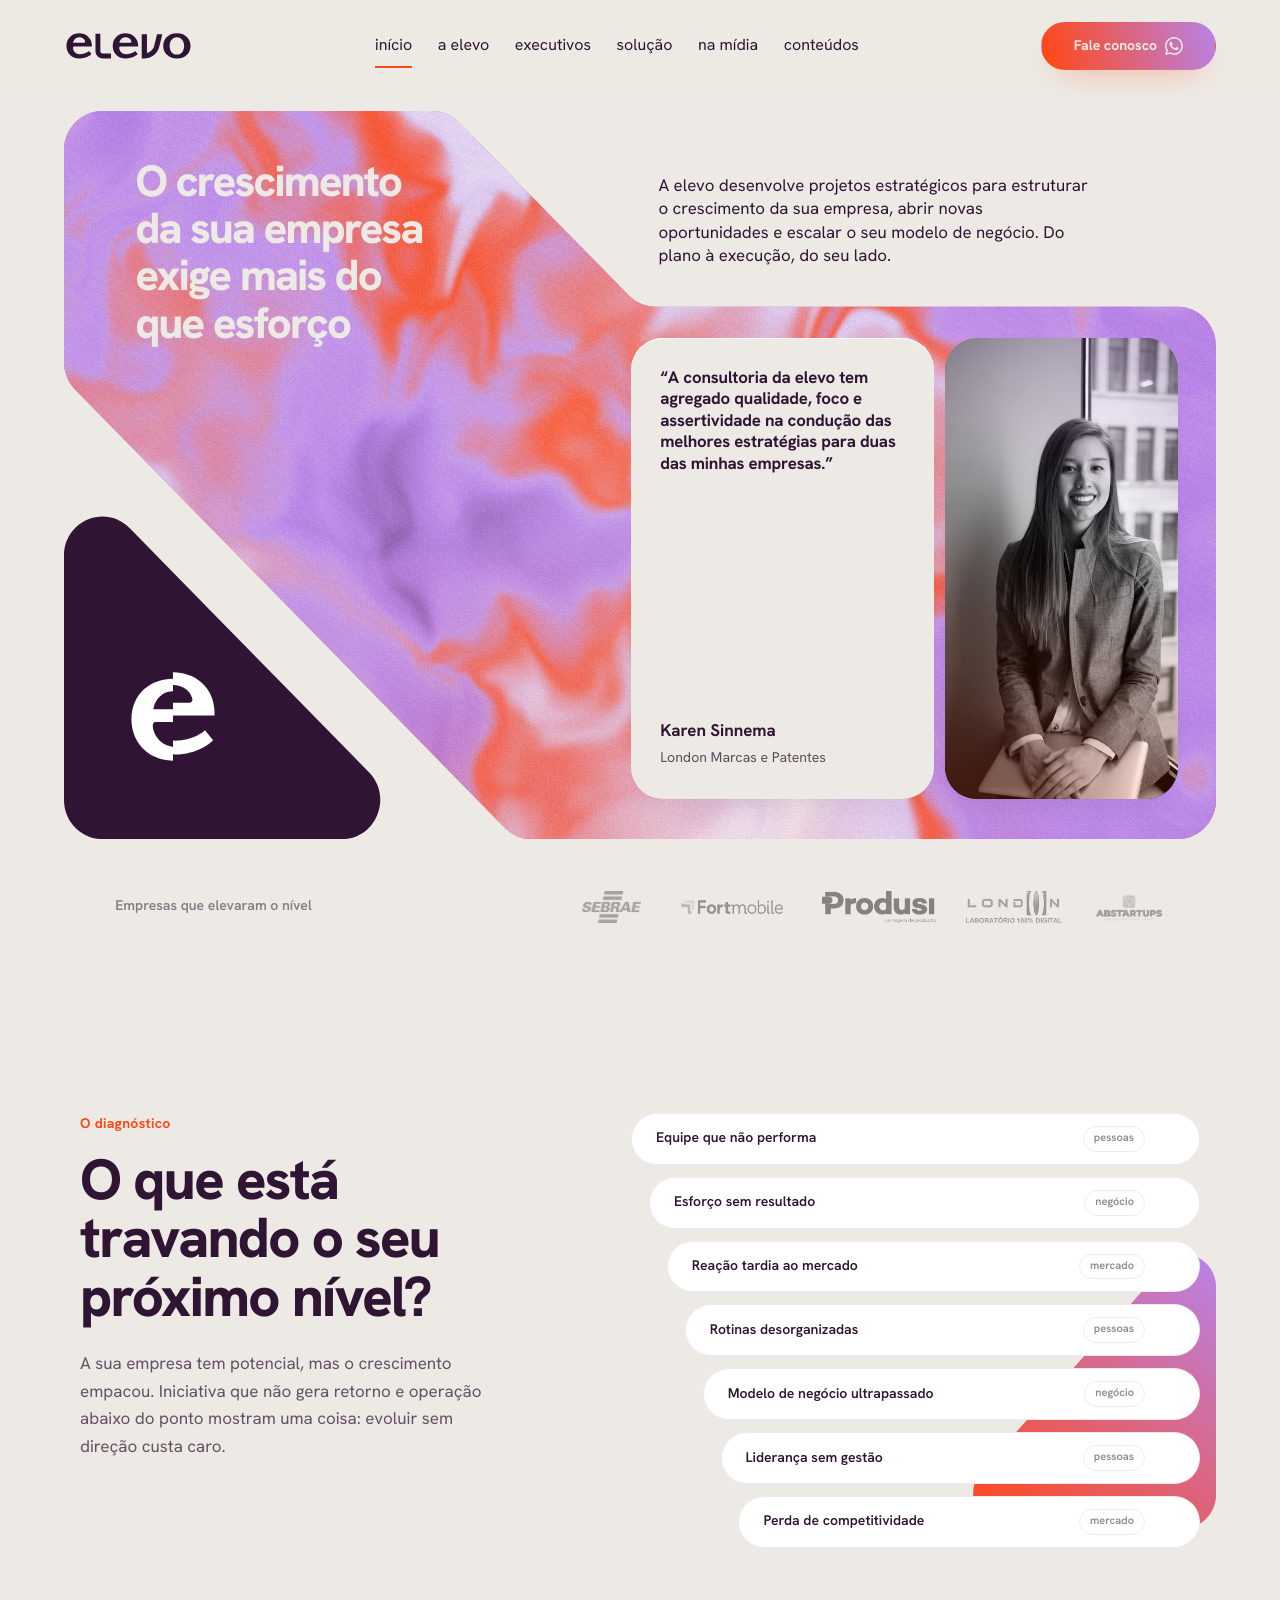
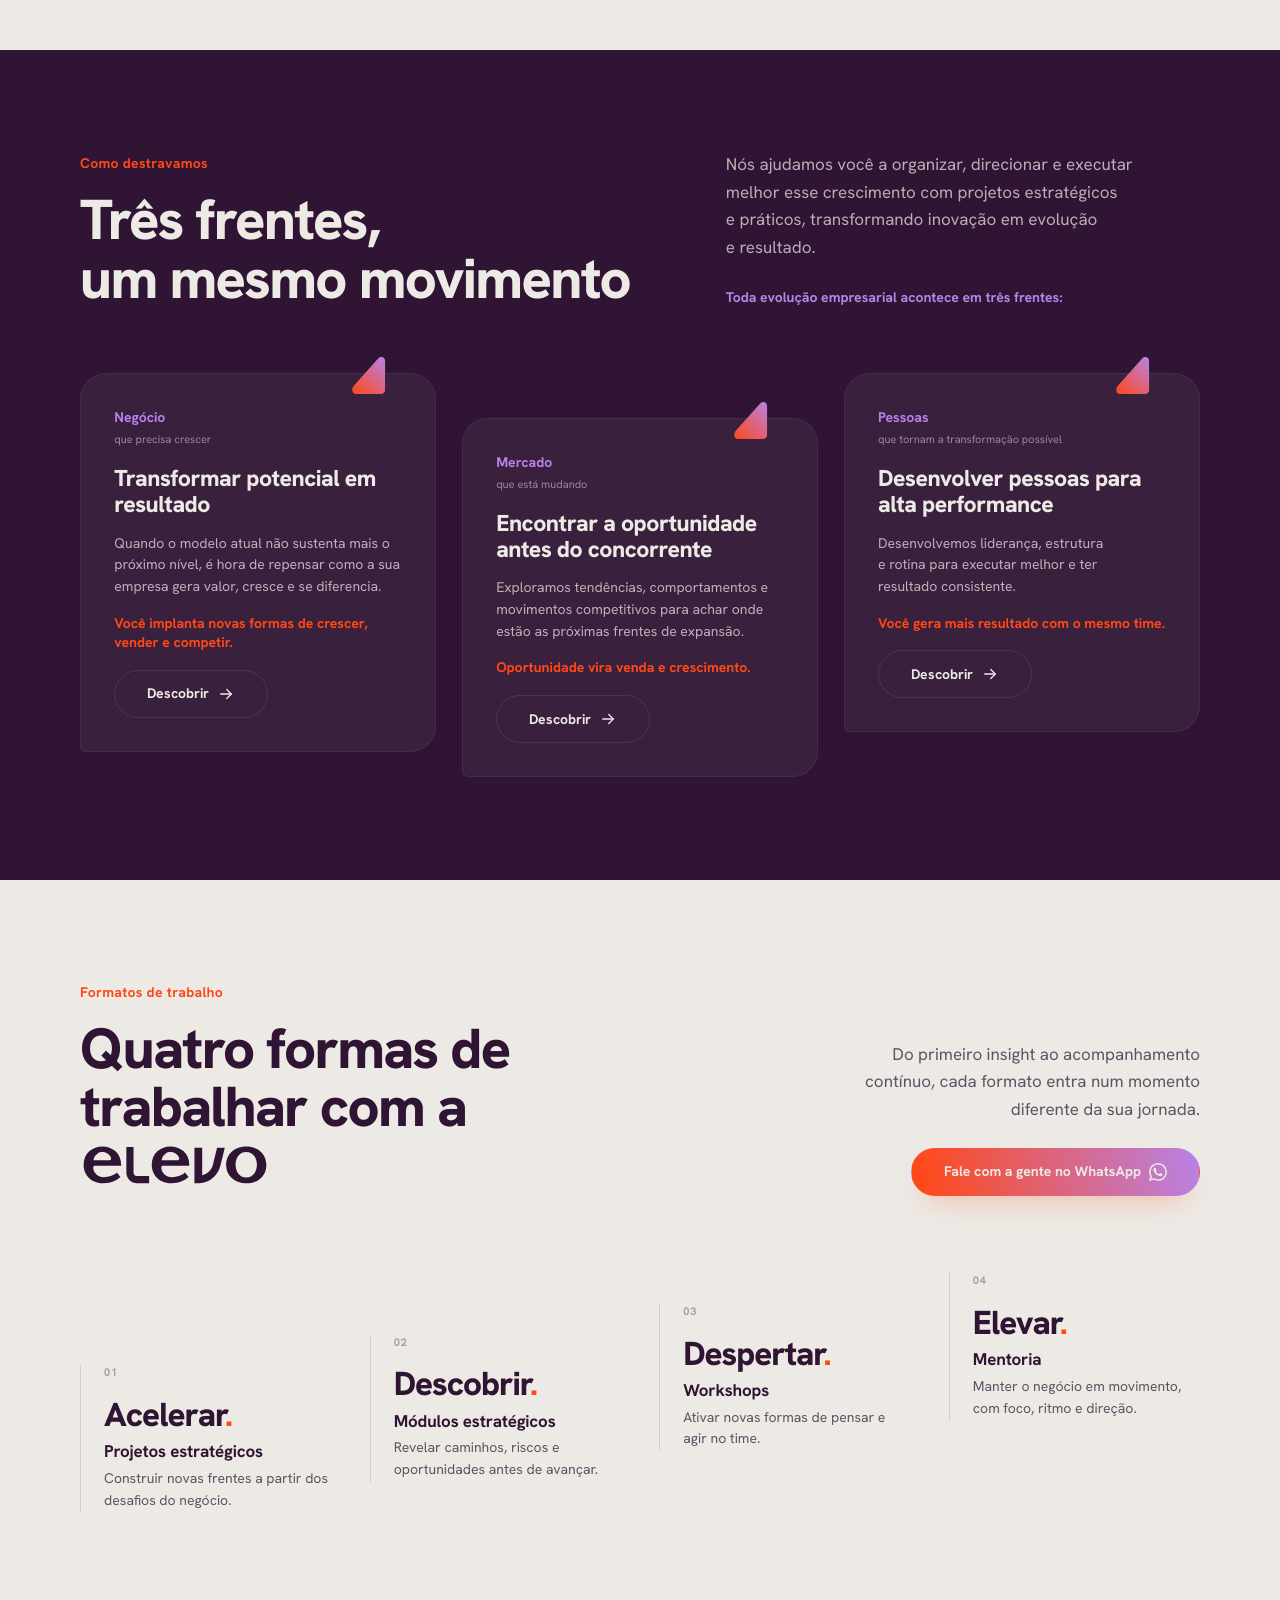
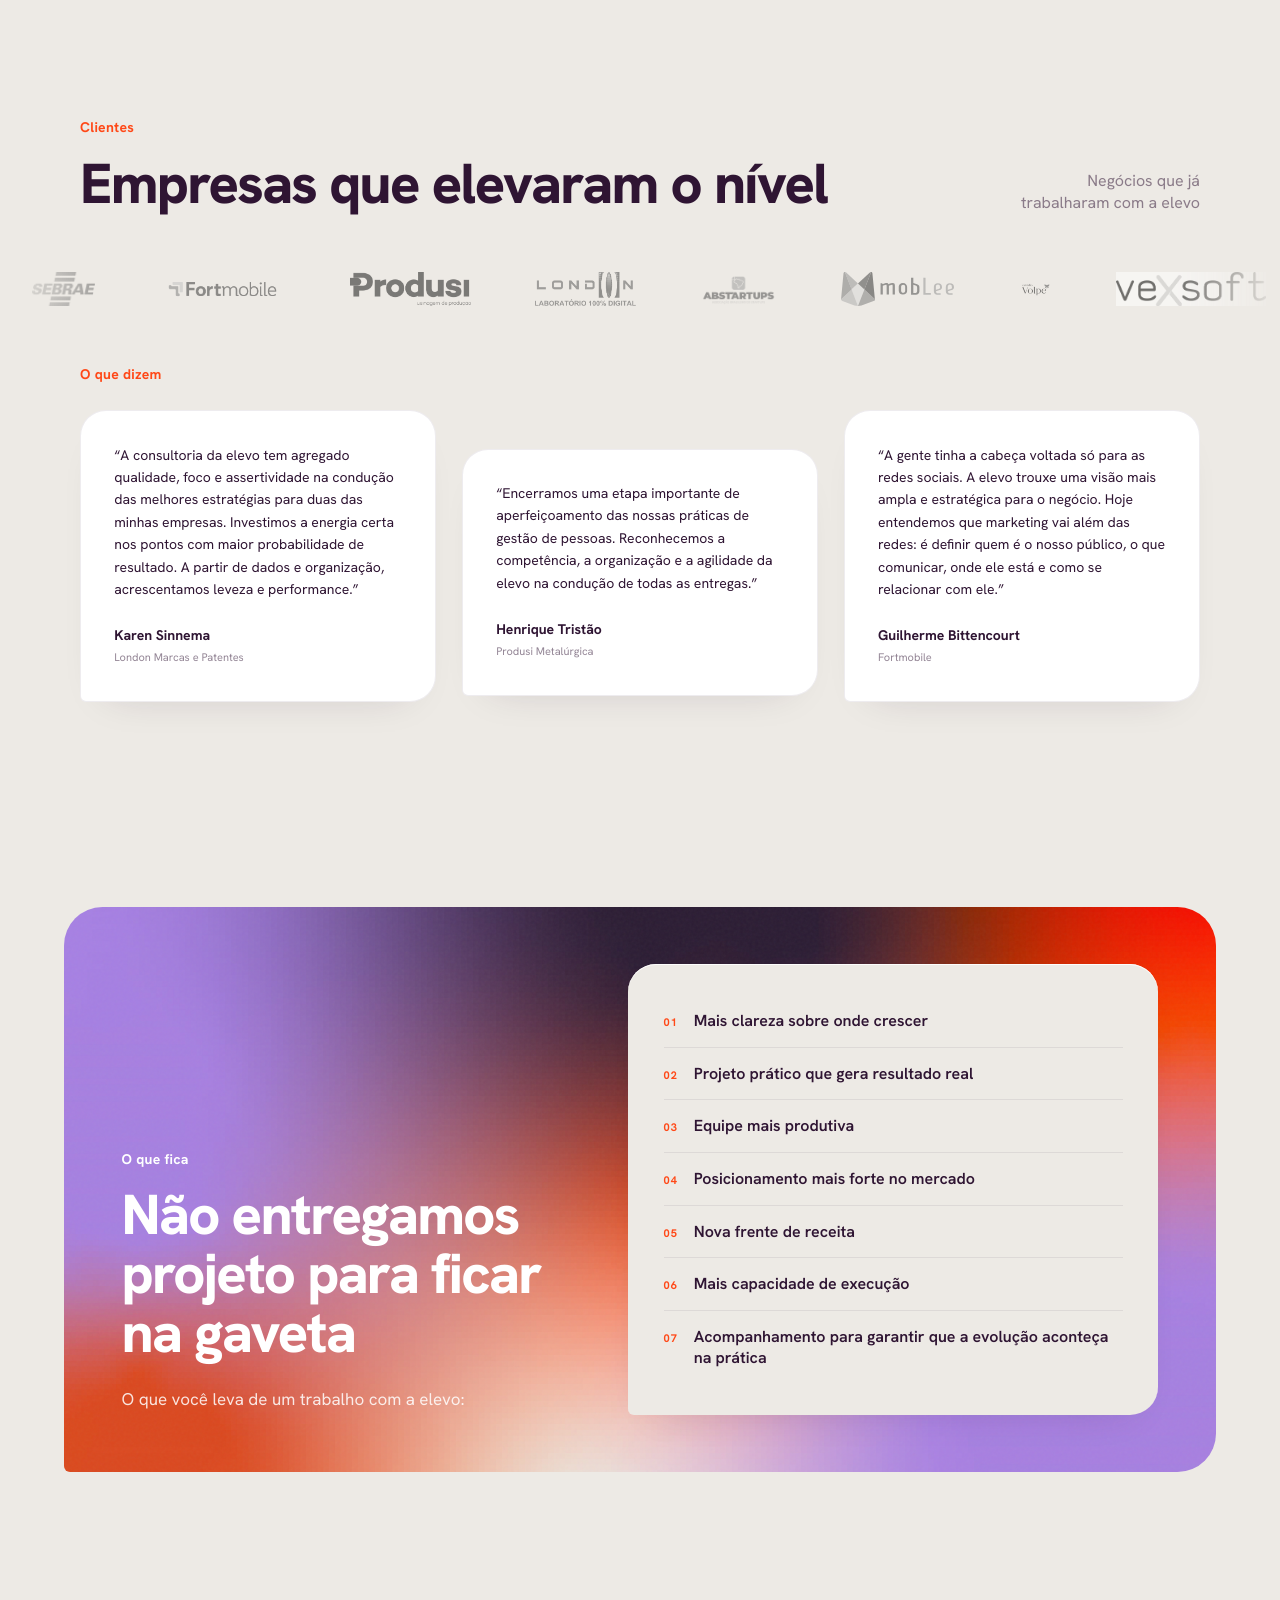
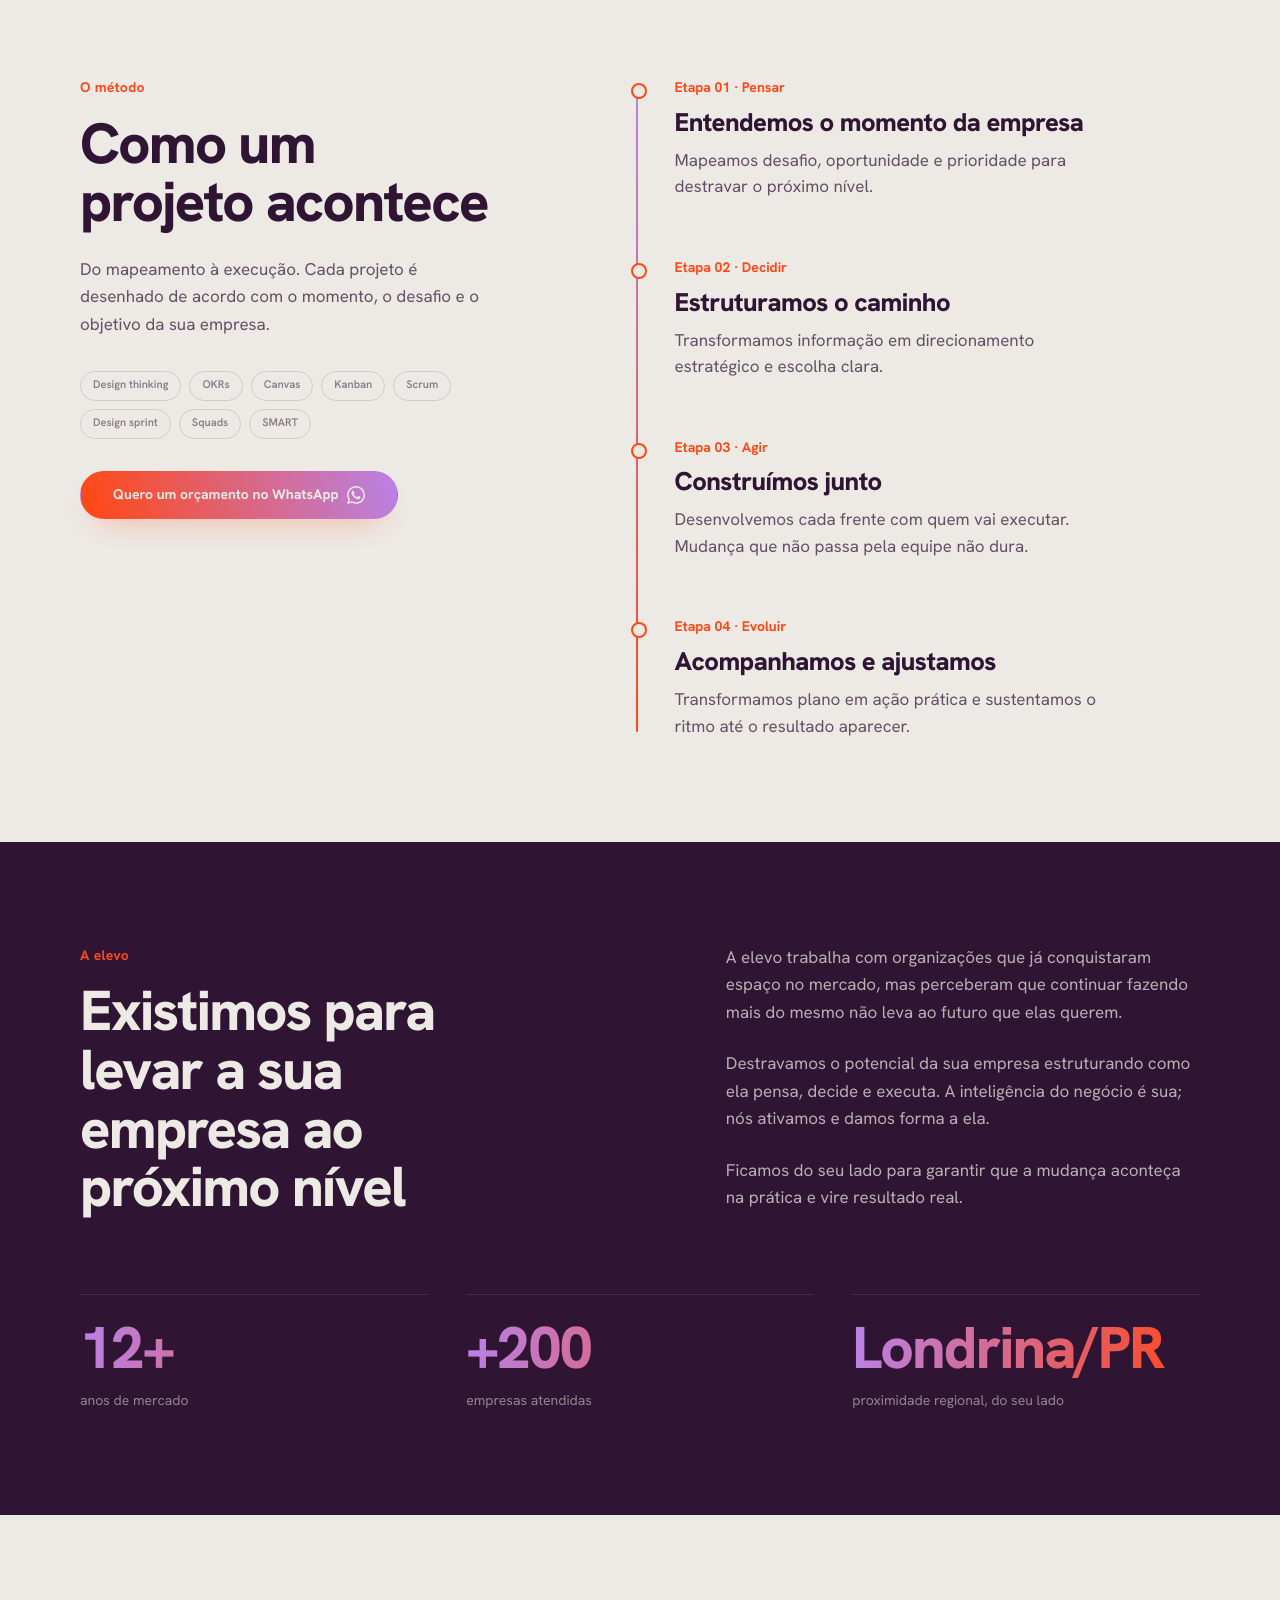
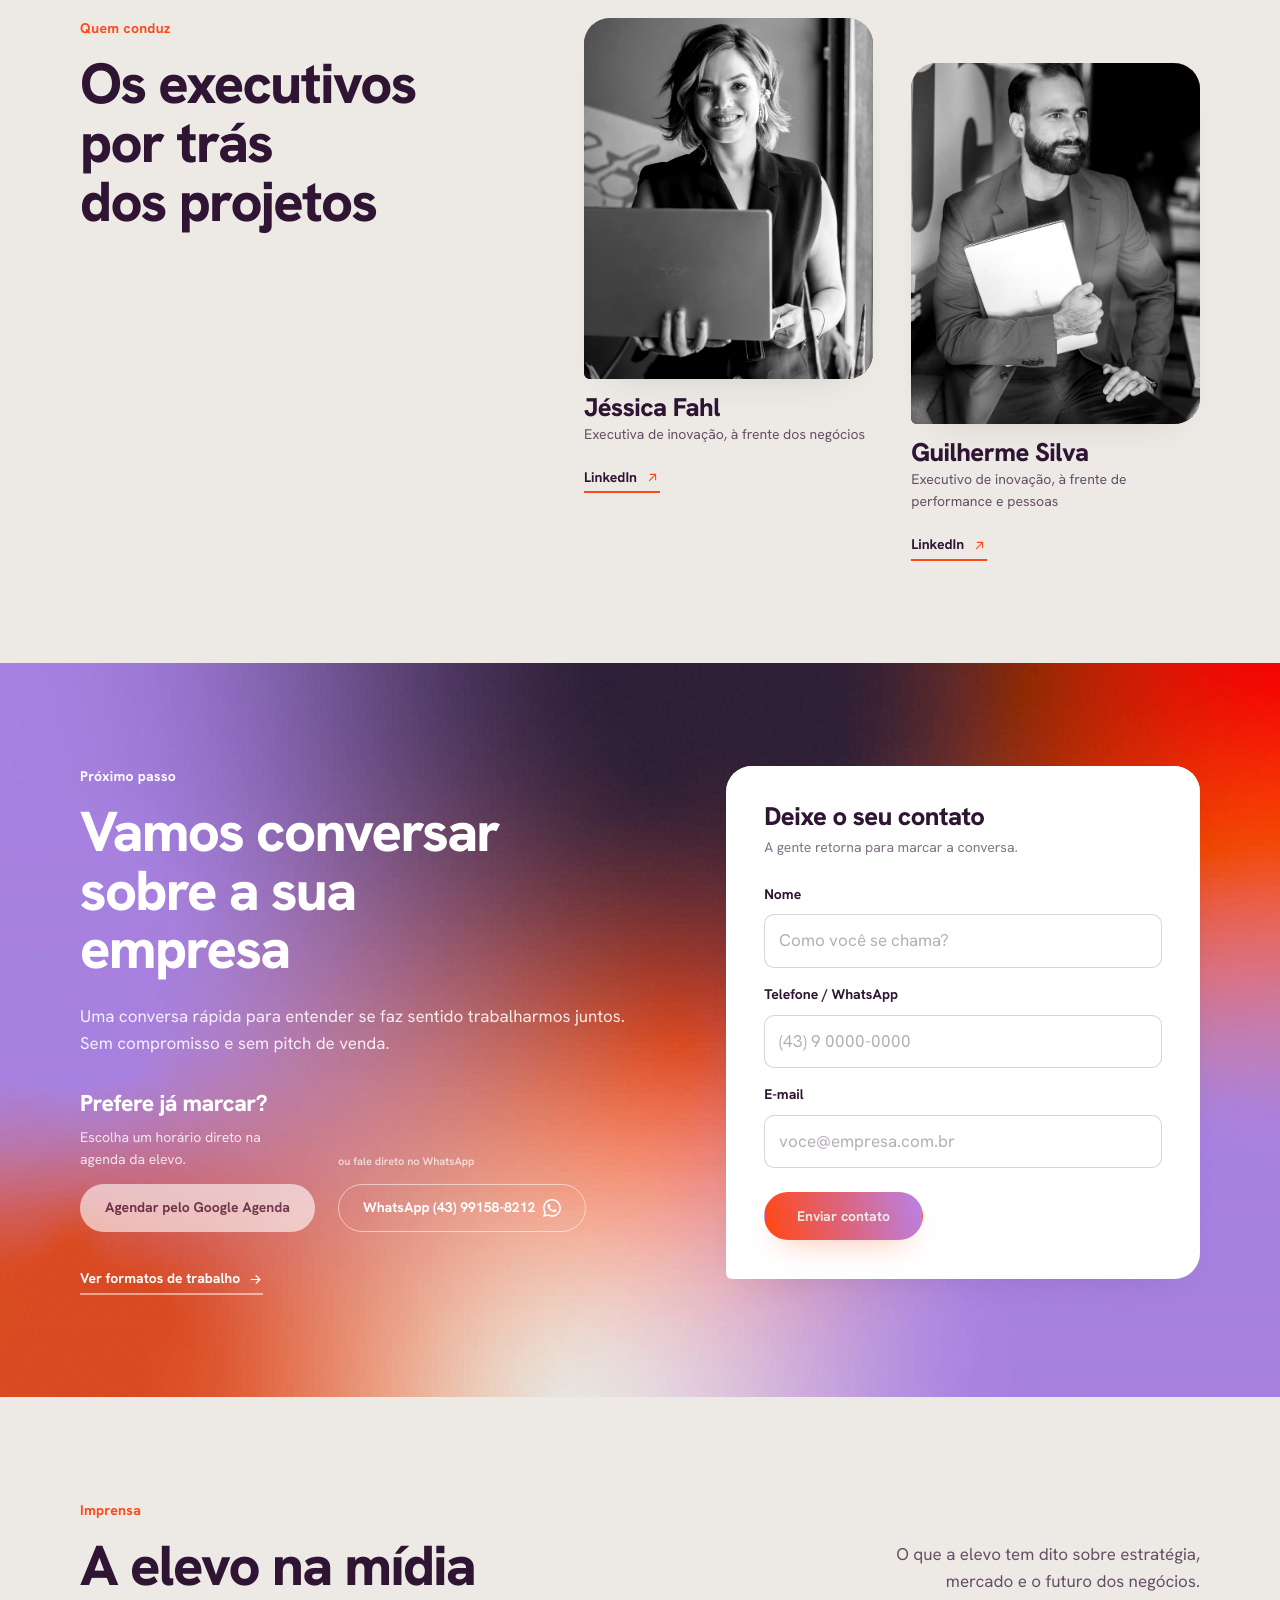
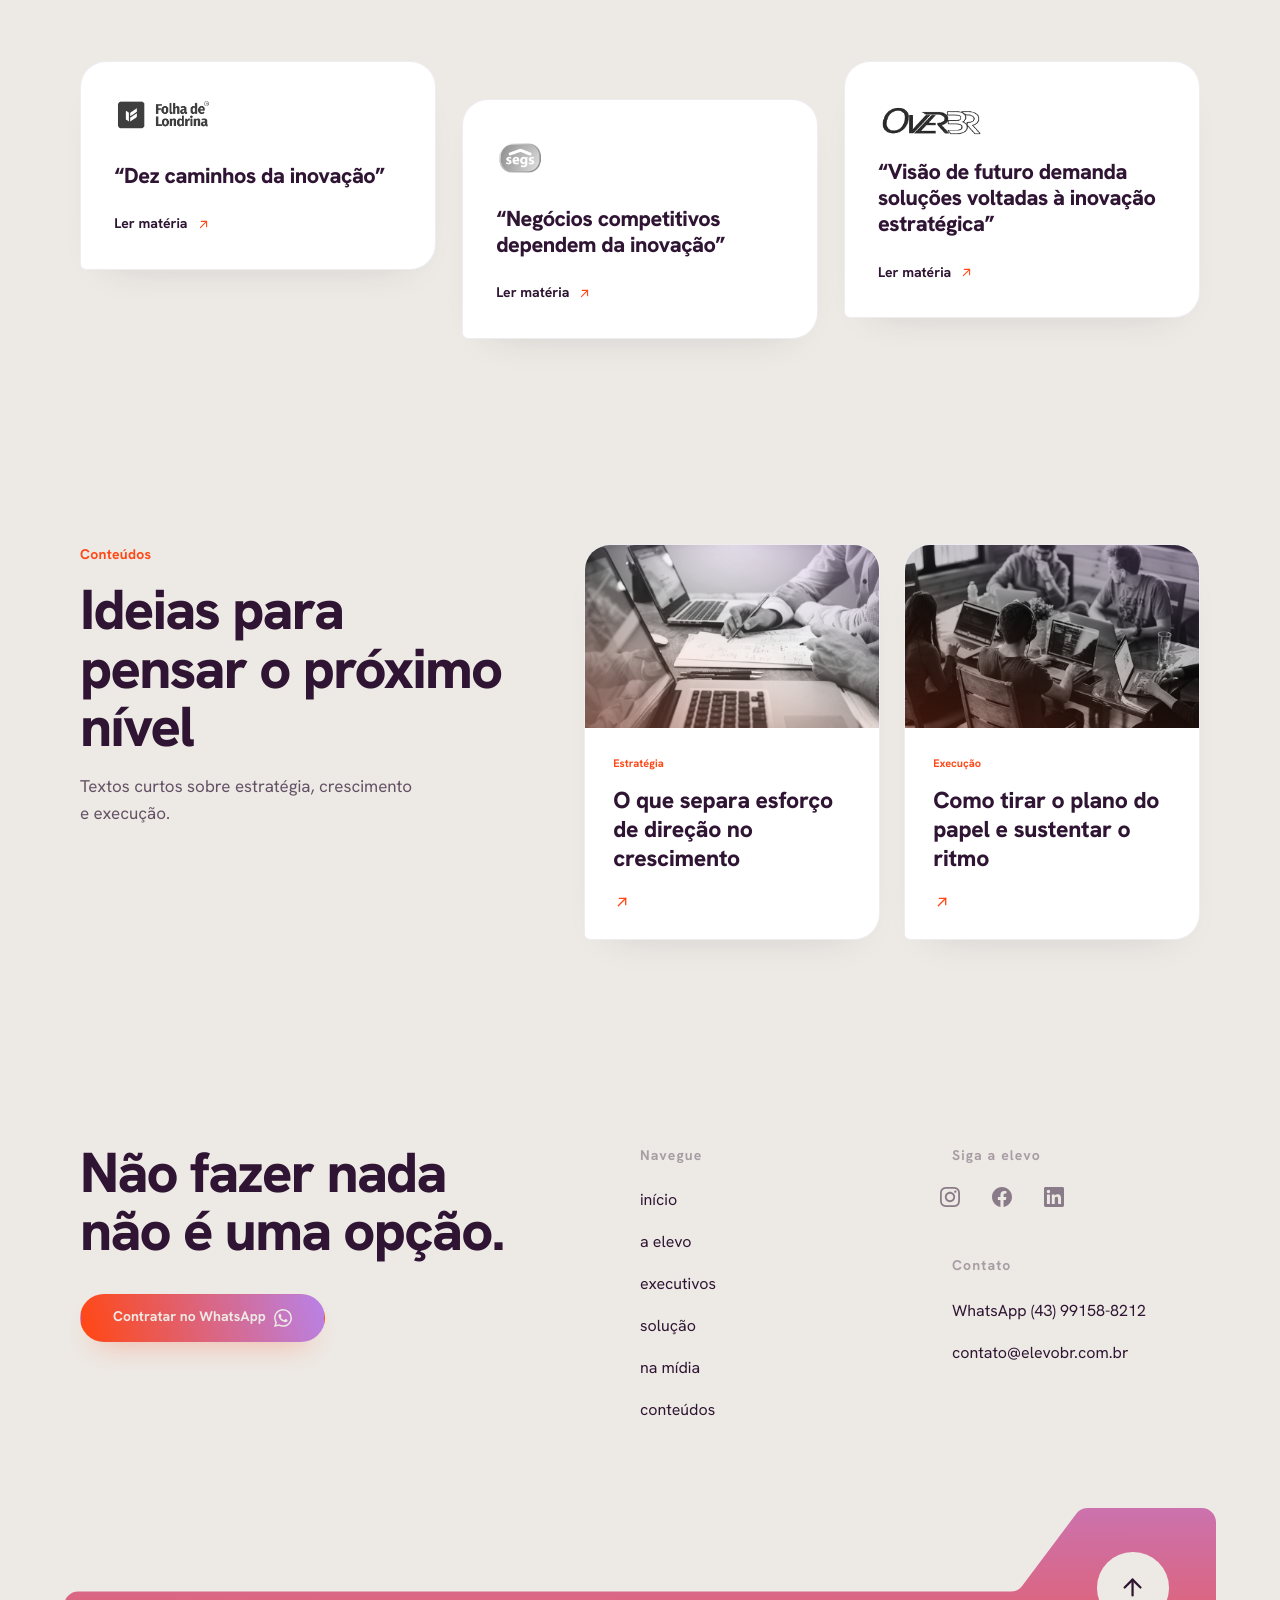
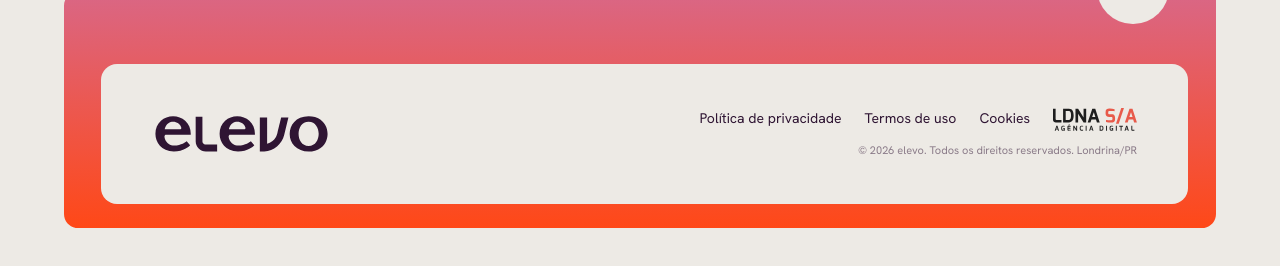
==== commit c100f283: "Add hero trust bar with top client logos Tagline + 5 logos (Sebrae, Fortmobile, Produsi, London, Abs" ====
--- a/index.html
+++ b/index.html
@@ -153,6 +153,18 @@
             <span class="photo-tint" aria-hidden="true"></span>
           </div>
         </div>
+      </div>
+
+      <!-- Trust bar: tagline + principais marcas logo abaixo do hero -->
+      <div class="hero-logos reveal">
+        <p class="hero-logos-label">Empresas que elevaram o nível</p>
+        <ul aria-label="Principais clientes da elevo">
+          <li><img loading="lazy" src="./img/clientes/sebrae.png" alt="Sebrae" height="32"></li>
+          <li><img loading="lazy" src="./img/clientes/fortmobile.png" alt="Fortmobile" height="32"></li>
+          <li><img loading="lazy" src="./img/clientes/produsi.png" alt="Produsi Metalúrgica" height="32"></li>
+          <li><img loading="lazy" src="./img/clientes/london.png" alt="London" height="32"></li>
+          <li><img loading="lazy" src="./img/clientes/abstartups.png" alt="Abstartups" height="32"></li>
+        </ul>
       </div>
     </div>
   </section>
--- a/css/main.css
+++ b/css/main.css
@@ -329,6 +329,48 @@
   background: linear-gradient(200deg, var(--primitive-malva) 0%, transparent 45%, var(--primitive-laranja) 100%);
   opacity: .22;
   pointer-events: none;
+}
+
+/* trust bar under the hero: tagline left, marcas right, mute grayscale */
+.hero-logos {
+  margin-top: clamp(32px, 4vw, 56px);
+  padding-inline: clamp(24px, 4vw, 64px);
+  display: flex;
+  align-items: center;
+  justify-content: space-between;
+  gap: clamp(24px, 3vw, 48px);
+}
+.hero-logos-label {
+  font-size: var(--text-small);
+  font-weight: 600;
+  color: var(--color-text-muted);
+  flex-shrink: 0;
+}
+.hero-logos ul {
+  list-style: none;
+  margin: 0;
+  padding: 0;
+  display: flex;
+  align-items: center;
+  gap: clamp(18px, 2.4vw, 40px);
+  flex-wrap: wrap;
+  justify-content: flex-end;
+}
+.hero-logos img {
+  height: 32px;
+  width: auto;
+  max-width: 130px;
+  object-fit: contain;
+  filter: grayscale(1);
+  opacity: .5;
+  transition: filter var(--duration-base) var(--ease-out), opacity var(--duration-base) var(--ease-out);
+}
+.hero-logos img:hover { filter: none; opacity: 1; }
+
+@media (max-width: 720px) {
+  .hero-logos { flex-direction: column; gap: var(--space-4); }
+  .hero-logos ul { justify-content: center; row-gap: var(--space-4); }
+  .hero-logos img { height: 26px; }
 }
 
 /* ============ SEÇÃO 1 - TRAVANDO (o diagnóstico) ============ */
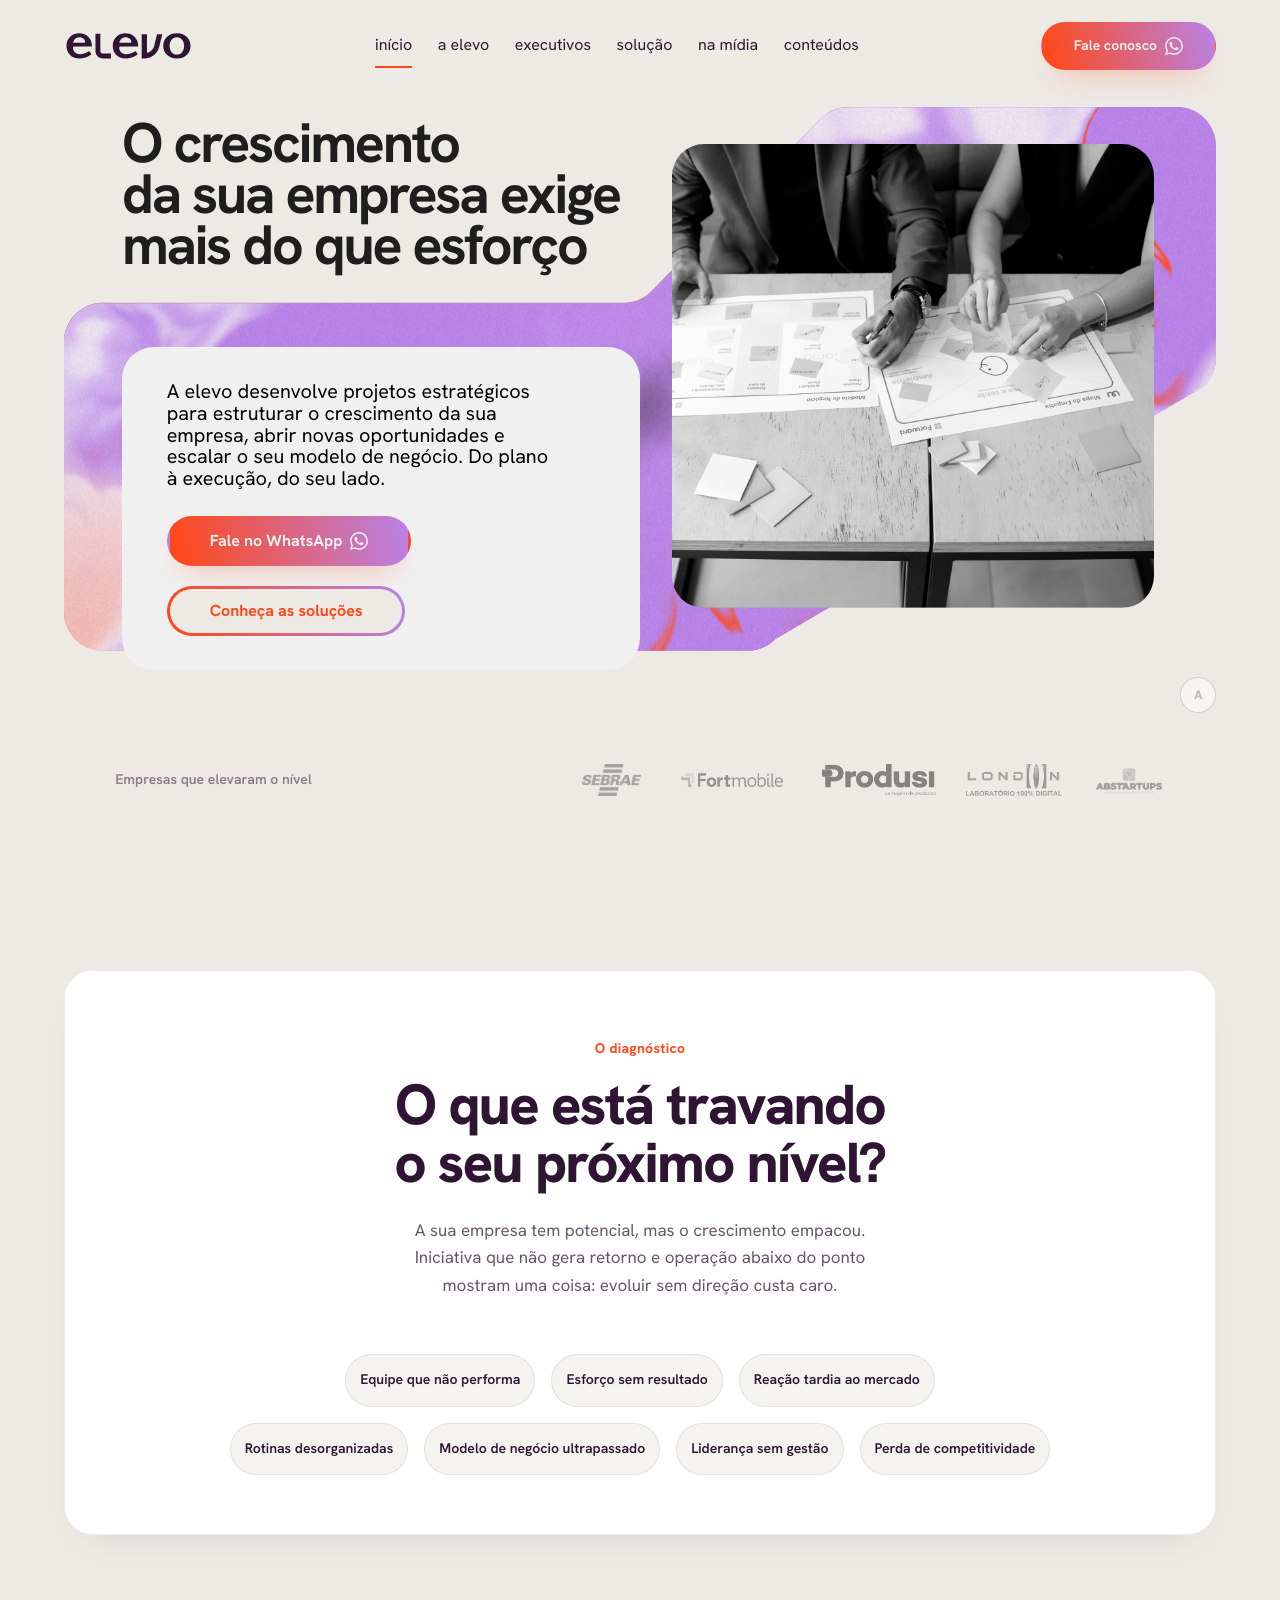
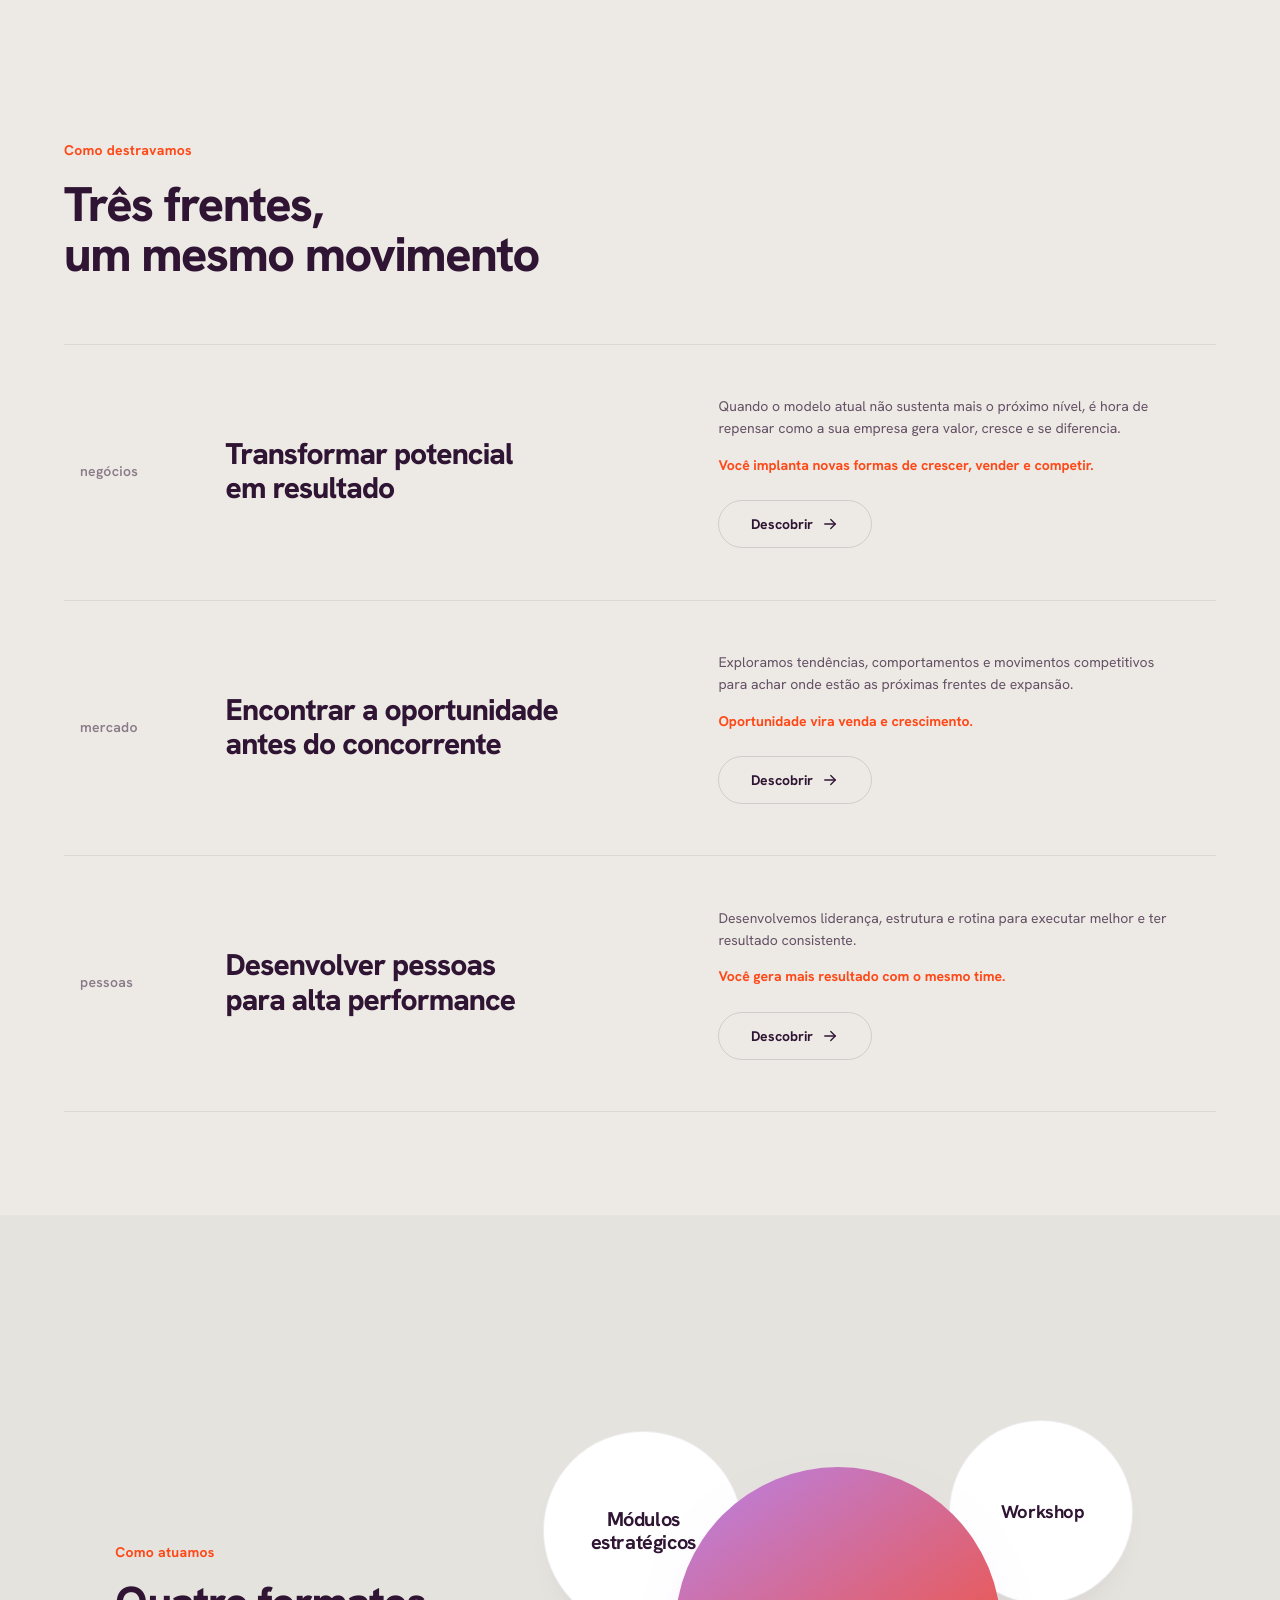
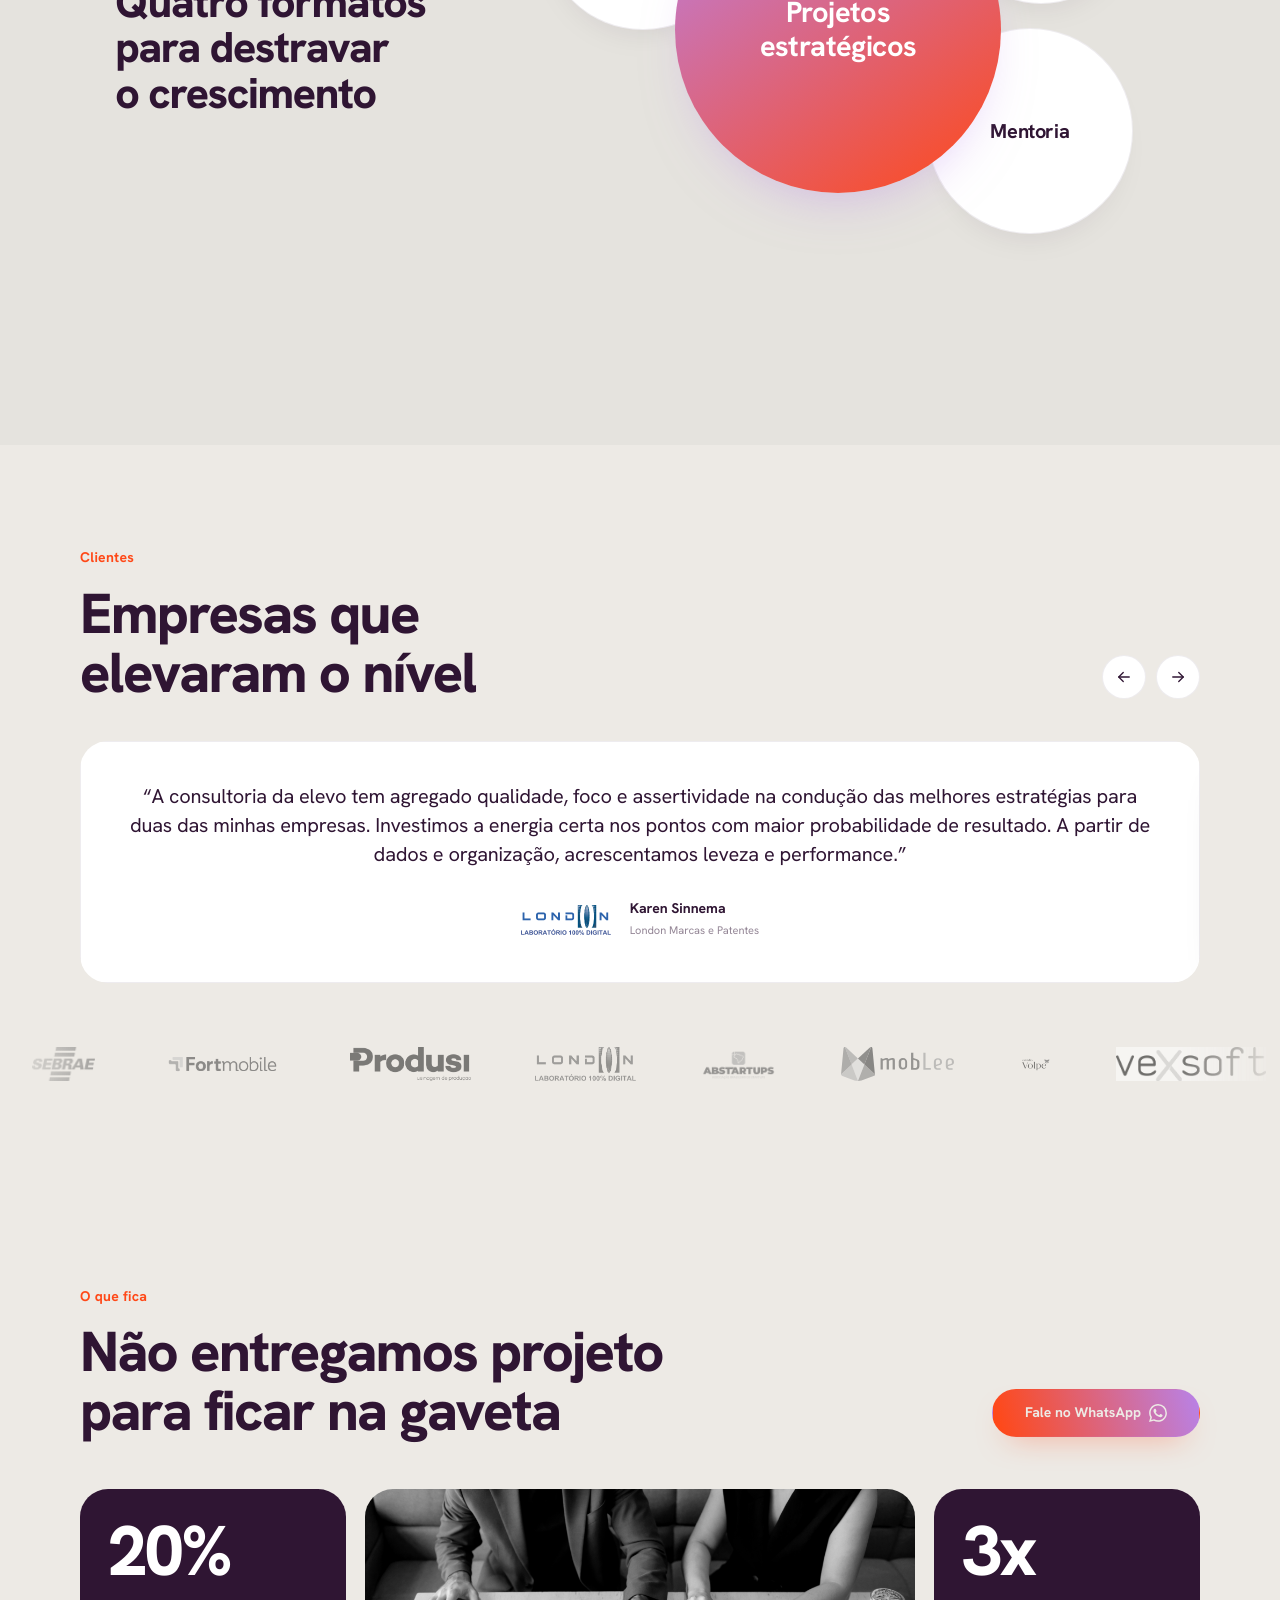
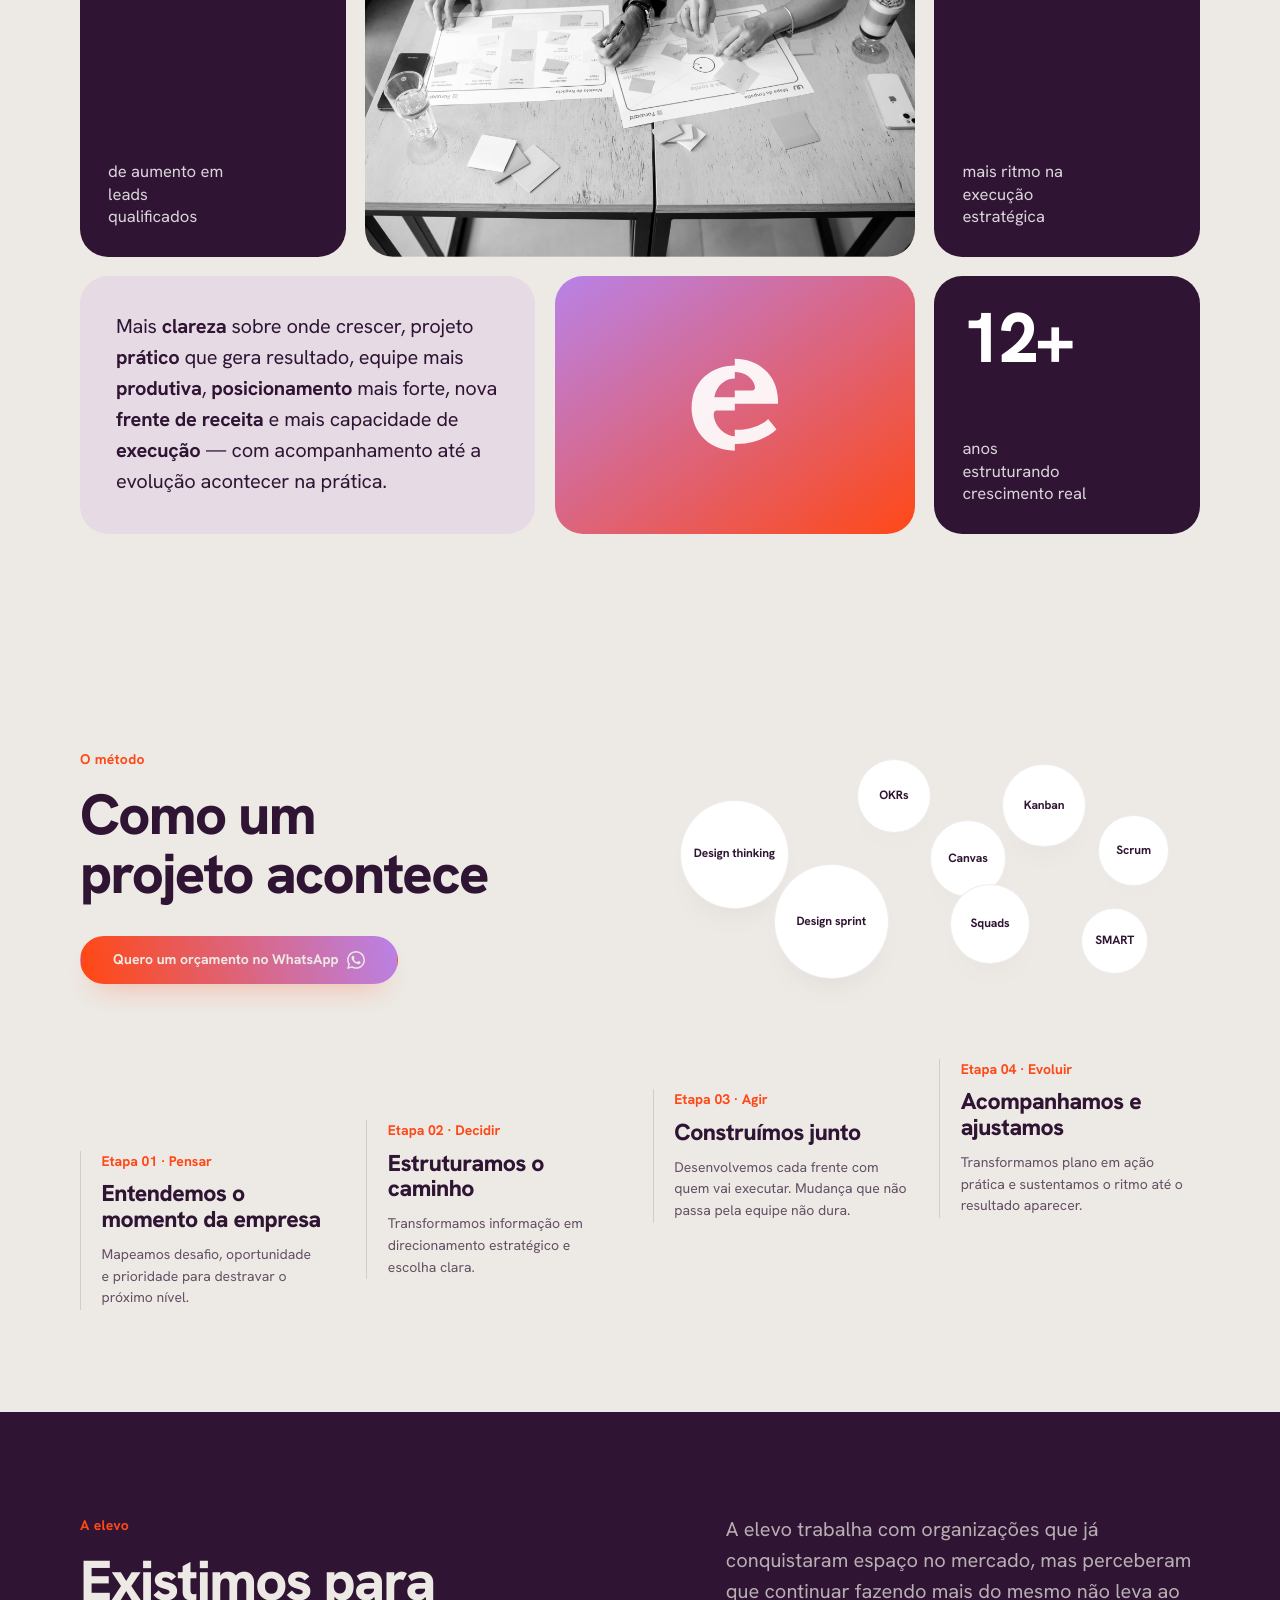
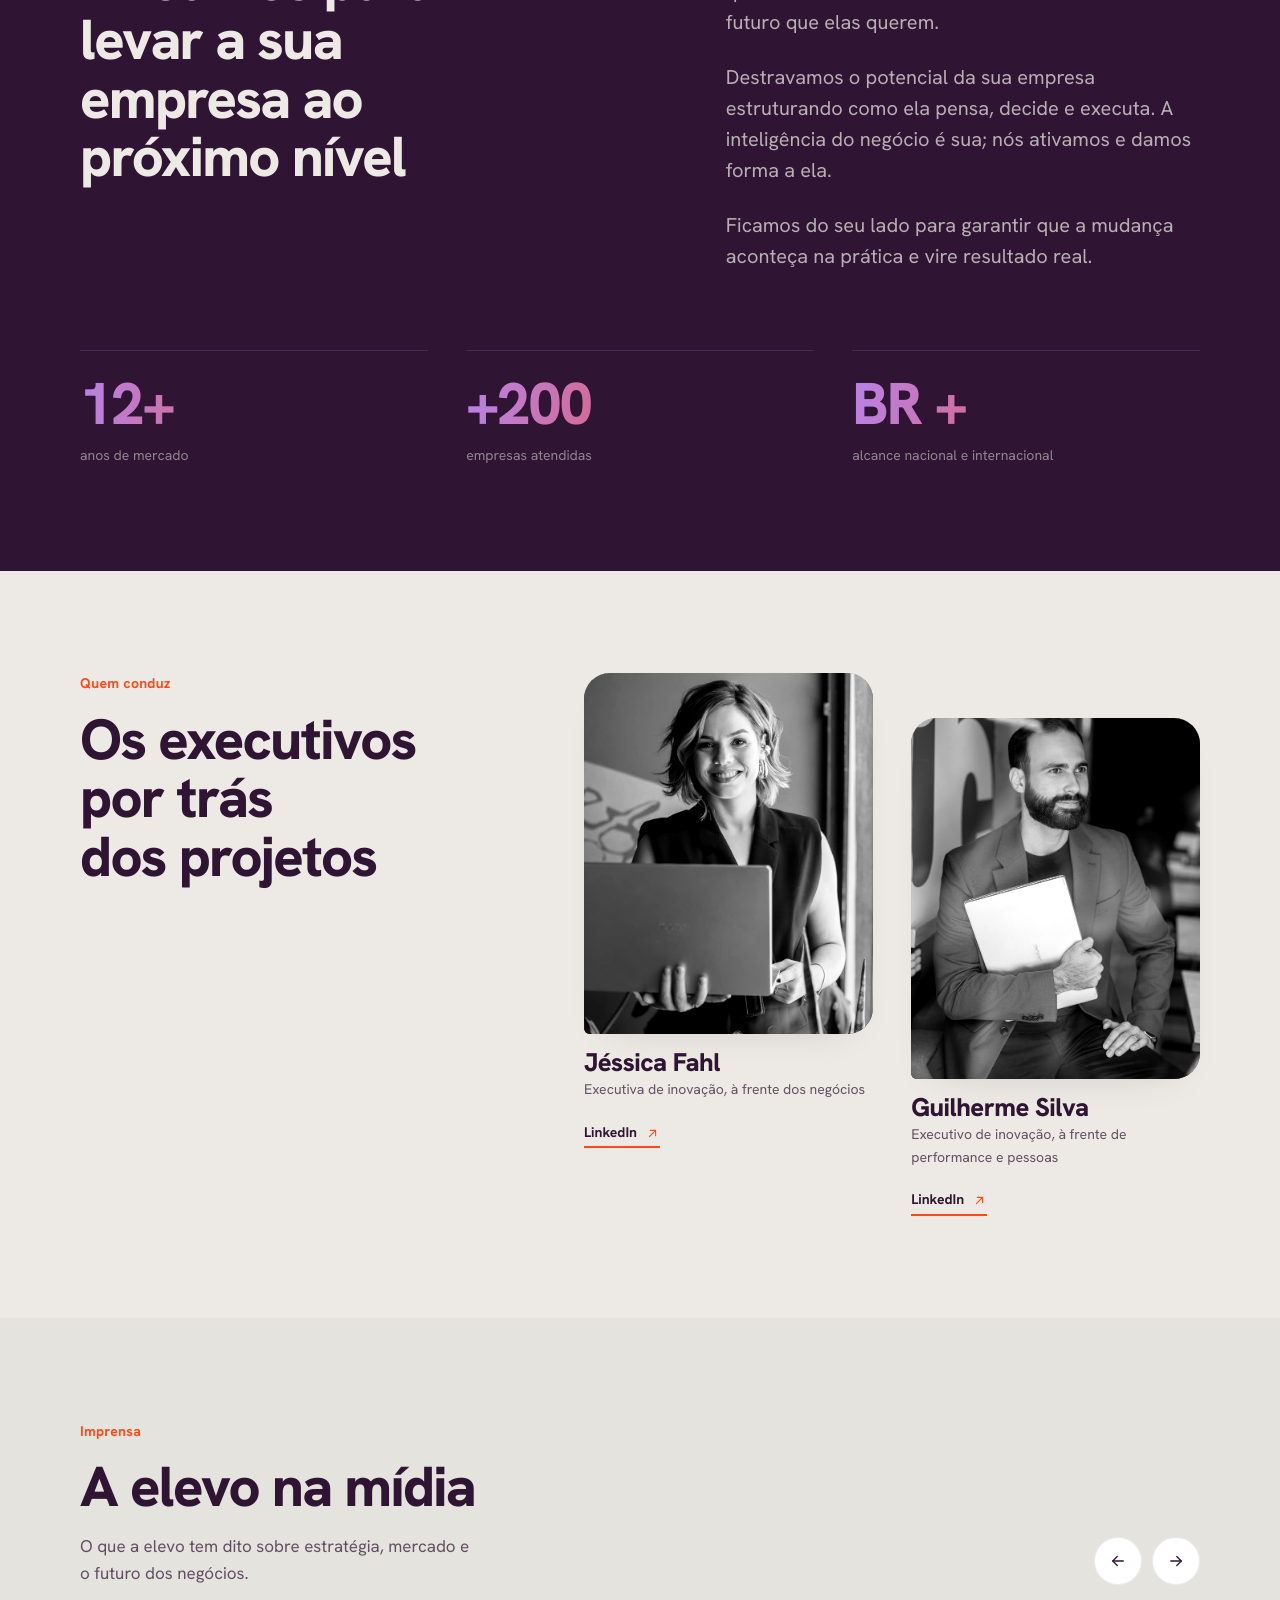
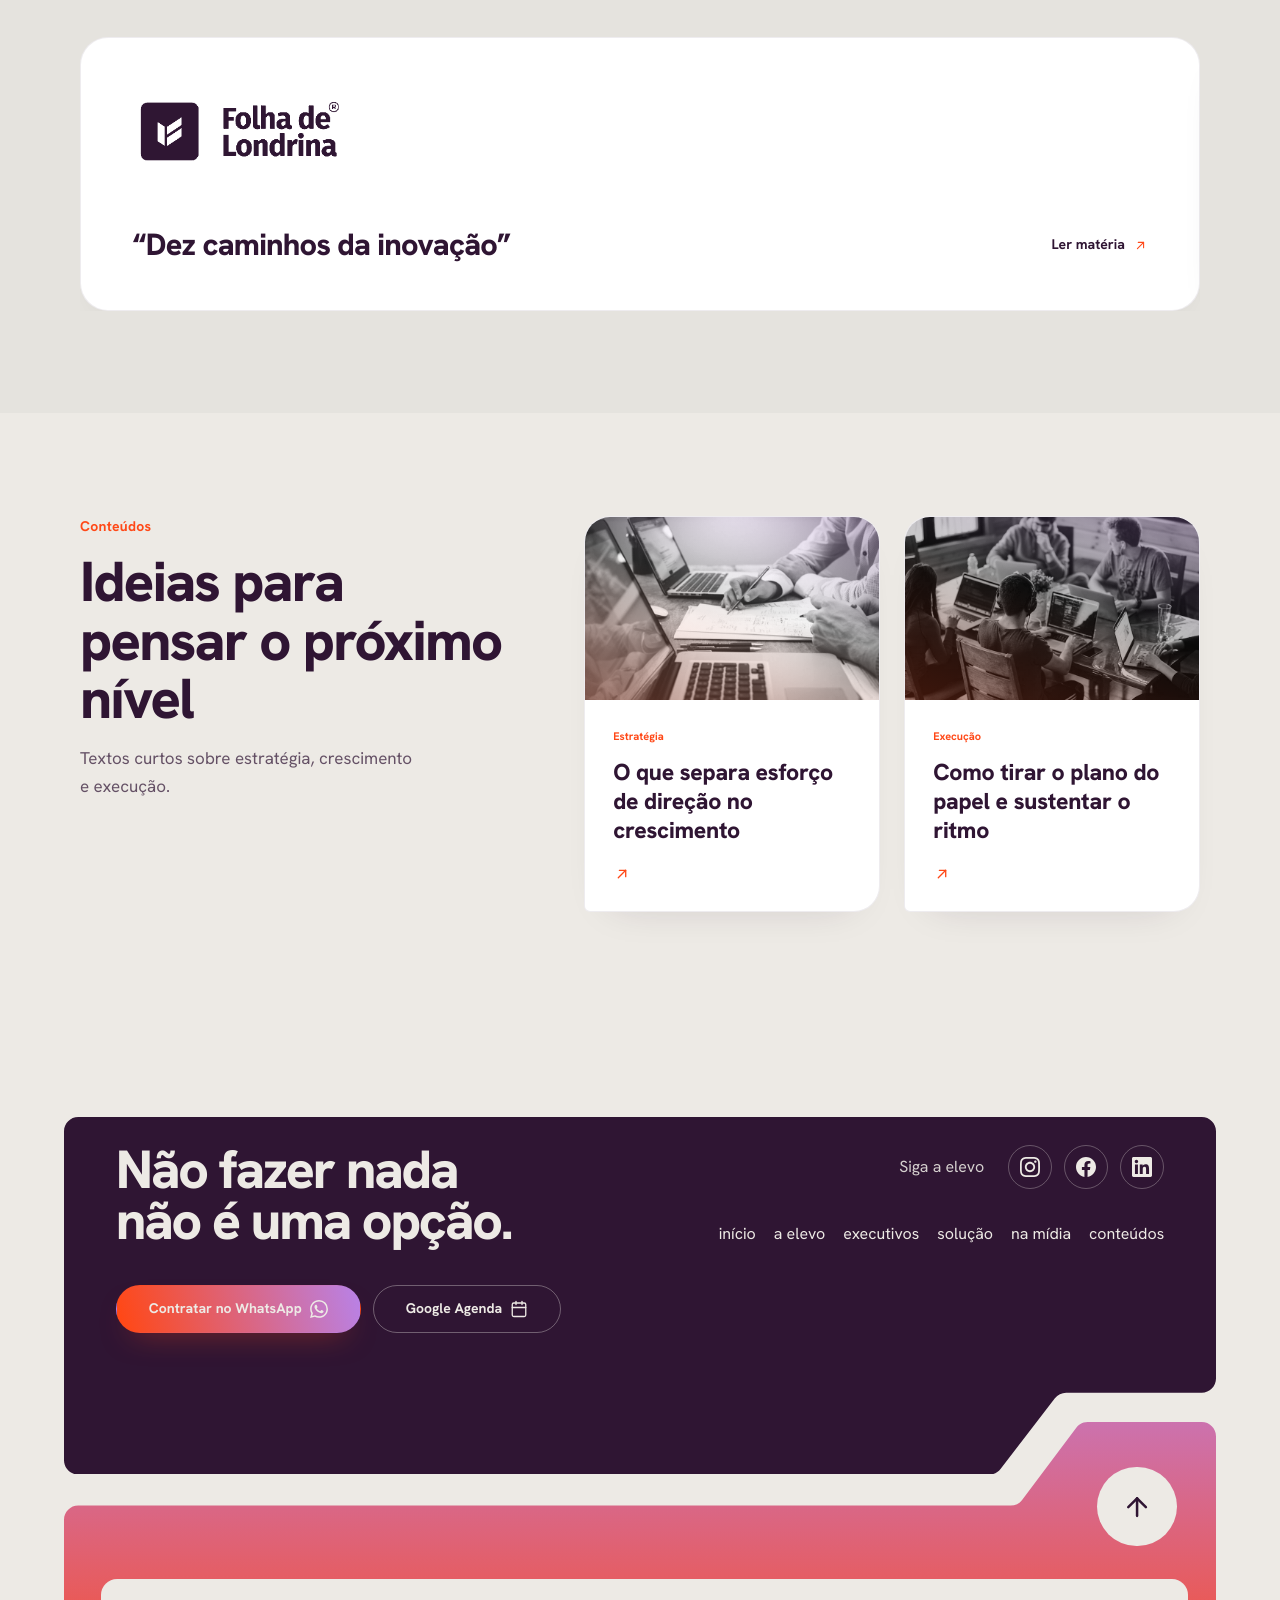
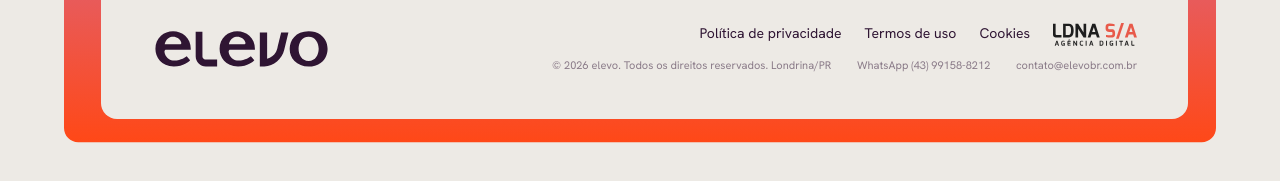
==== commit 37dd4f22: "Finalize hero A/B review build with footer shapes and asset cleanup. Replace the multi-variant hero " ====
--- a/index.html
+++ b/index.html
@@ -26,7 +26,10 @@
   <symbol id="i-menu" viewBox="0 0 24 24"><path d="M4 7h16"/><path d="M4 12h16"/><path d="M4 17h16"/></symbol>
   <symbol id="i-x" viewBox="0 0 24 24"><path d="m6 6 12 12"/><path d="m18 6-12 12"/></symbol>
   <symbol id="i-arrow-right" viewBox="0 0 24 24"><path d="M5 12h14"/><path d="m13 6 6 6-6 6"/></symbol>
+  <symbol id="i-arrow-left" viewBox="0 0 24 24"><path d="M19 12H5"/><path d="m11 6-6 6 6 6"/></symbol>
+  <symbol id="i-calendar" viewBox="0 0 24 24"><rect x="3" y="4" width="18" height="18" rx="2"/><path d="M16 2v4"/><path d="M8 2v4"/><path d="M3 10h18"/></symbol>
   <symbol id="i-arrow-up" viewBox="0 0 24 24"><path d="M12 19V5"/><path d="m5 12 7-7 7 7"/></symbol>
+  <symbol id="i-arrow-down" viewBox="0 0 24 24"><path d="M12 5v14"/><path d="m19 12-7 7-7-7"/></symbol>
   <symbol id="i-instagram" viewBox="0 0 24 24"><path d="M12 0C8.74 0 8.333.015 7.053.072 5.775.132 4.905.333 4.14.63c-.789.306-1.459.717-2.126 1.384S.935 3.35.63 4.14C.333 4.905.131 5.775.072 7.053.012 8.333 0 8.74 0 12s.015 3.667.072 4.947c.06 1.277.261 2.148.558 2.913.306.788.717 1.459 1.384 2.126.667.666 1.336 1.079 2.126 1.384.766.296 1.636.499 2.913.558C8.333 23.988 8.74 24 12 24s3.667-.015 4.947-.072c1.277-.06 2.148-.262 2.913-.558.788-.306 1.459-.718 2.126-1.384.666-.667 1.079-1.335 1.384-2.126.296-.765.499-1.636.558-2.913.06-1.28.072-1.687.072-4.947s-.015-3.667-.072-4.947c-.06-1.277-.262-2.149-.558-2.913-.306-.789-.718-1.459-1.384-2.126C21.319 1.347 20.651.935 19.86.63c-.765-.297-1.636-.499-2.913-.558C15.667.012 15.26 0 12 0zm0 2.16c3.203 0 3.585.016 4.85.071 1.17.055 1.805.249 2.227.415.562.217.96.477 1.382.896.419.42.679.819.896 1.381.164.422.36 1.057.413 2.227.057 1.266.07 1.646.07 4.85s-.015 3.585-.074 4.85c-.061 1.17-.256 1.805-.421 2.227-.224.562-.479.96-.899 1.382-.419.419-.824.679-1.38.896-.42.164-1.065.36-2.235.413-1.274.057-1.649.07-4.859.07-3.211 0-3.586-.015-4.859-.074-1.171-.061-1.816-.256-2.236-.421-.569-.224-.96-.479-1.379-.899-.421-.419-.69-.824-.9-1.38-.165-.42-.359-1.065-.42-2.235-.045-1.26-.061-1.649-.061-4.844 0-3.196.016-3.586.061-4.861.061-1.17.255-1.814.42-2.234.21-.57.479-.96.9-1.381.419-.419.81-.689 1.379-.898.42-.166 1.051-.361 2.221-.421 1.275-.045 1.65-.06 4.859-.06l.045.03zm0 3.678c-3.405 0-6.162 2.76-6.162 6.162 0 3.405 2.76 6.162 6.162 6.162 3.405 0 6.162-2.76 6.162-6.162 0-3.405-2.76-6.162-6.162-6.162zM12 16c-2.21 0-4-1.79-4-4s1.79-4 4-4 4 1.79 4 4-1.79 4-4 4zm7.846-10.405c0 .795-.646 1.44-1.44 1.44-.795 0-1.44-.646-1.44-1.44 0-.794.646-1.439 1.44-1.439.793-.001 1.44.645 1.44 1.439z"/></symbol>
   <symbol id="i-facebook" viewBox="0 0 24 24"><path d="M24 12.073c0-6.627-5.373-12-12-12s-12 5.373-12 12c0 5.99 4.388 10.954 10.125 11.854v-8.385H7.078v-3.47h3.047V9.43c0-3.007 1.792-4.669 4.533-4.669 1.312 0 2.686.235 2.686.235v2.953H15.83c-1.491 0-1.956.925-1.956 1.874v2.25h3.328l-.532 3.47h-2.796v8.385C19.612 23.027 24 18.062 24 12.073z"/></symbol>
   <symbol id="i-linkedin" viewBox="0 0 24 24"><path d="M20.447 20.452h-3.554v-5.569c0-1.328-.027-3.037-1.852-3.037-1.853 0-2.136 1.445-2.136 2.939v5.667H9.351V9h3.414v1.561h.046c.477-.9 1.637-1.85 3.37-1.85 3.601 0 4.267 2.37 4.267 5.455v6.286zM5.337 7.433c-1.144 0-2.063-.926-2.063-2.065 0-1.138.92-2.063 2.063-2.063 1.14 0 2.064.925 2.064 2.063 0 1.139-.925 2.065-2.064 2.065zm1.782 13.019H3.555V9h3.564v11.452zM22.225 0H1.771C.792 0 0 .774 0 1.729v20.542C0 23.227.792 24 1.771 24h20.451C23.2 24 24 23.227 24 22.271V1.729C24 .774 23.2 0 22.222 0h.003z"/></symbol>
@@ -46,6 +49,12 @@
     <clipPath id="heroGradClipM" clipPathUnits="objectBoundingBox">
       <path d="M0.47365 0.12004 C0.48076 0.13140 0.49788 0.13884 0.51691 0.13884 H0.95335 C0.97912 0.13884 1.00000 0.15228 1.00000 0.16886 V0.96998 C1.00000 0.98656 0.97912 1.00000 0.95335 1.00000 H0.04665 C0.02088 1.00000 0.00000 0.98656 0.00000 0.96998 V0.03002 C0.00000 0.01344 0.02088 0.00000 0.04665 0.00000 H0.36694 C0.38597 0.00000 0.40309 0.00744 0.41020 0.01879 L0.47365 0.12004 Z"/>
     </clipPath>
+    <clipPath id="heroAGradClip" clipPathUnits="objectBoundingBox">
+      <path d="M0.00001 0.43241 V0.92794 C0.00001 0.96773 0.01494 1.00000 0.03334 1.00000 H0.59385 C0.60269 1.00000 0.61117 0.99241 0.61742 0.97890 L0.99024 0.51274 C0.99649 0.49923 1.00000 0.48089 1.00000 0.46178 V0.07206 C1.00000 0.03227 0.98507 0.00000 0.96667 0.00000 H0.68050 C0.67164 0.00000 0.66314 0.00762 0.65688 0.02115 C0.60097 0.14204 0.56571 0.21826 0.50979 0.33917 C0.50352 0.35273 0.49502 0.36034 0.48615 0.36034 C0.41964 0.36034 0.13194 0.36034 0.03332 0.36034 C0.01492 0.36034 0.00000 0.39262 0.00000 0.43241 H0.00001 Z"/>
+    </clipPath>
+    <clipPath id="heroAGradClipM" clipPathUnits="objectBoundingBox">
+      <path d="M1.00000 0.97519 C1.00000 0.98889 0.97912 1.00000 0.95335 1.00000 H0.04665 C0.02088 1.00000 0.00000 0.98889 0.00000 0.97519 V0.21550 C0.00000 0.20180 0.02088 0.19070 0.04665 0.19070 H0.72308 C0.74251 0.19070 0.75991 0.18429 0.76675 0.17462 L0.87883 0.01608 C0.88567 0.00640 0.90306 0.00000 0.92250 0.00000 H0.95335 C0.97912 0.00000 1.00000 0.01111 1.00000 0.02481 V0.97519 Z"/>
+    </clipPath>
   </defs>
 </svg>
 
@@ -90,72 +99,134 @@
 
 <main id="main">
   <section id="top" class="hero">
-    <div class="wrap">
-      <div class="hero-stage">
-        <!-- DESKTOP shape: gradient + dark-block in one vector (Figma node 9:30) -->
-        <div class="hero-bg hero-bg--desktop">
-          <svg class="hero-shape" preserveAspectRatio="none" viewBox="0 0 1291 816" fill="none" xmlns="http://www.w3.org/2000/svg" aria-hidden="true">
-            <path d="M311.33 816H43.032C19.2701 816 0 796.347 0 772.113V498.482C0 459.388 46.3592 439.805 73.4621 467.447L341.76 741.078C368.863 768.719 349.676 816 311.33 816Z" fill="#2F1533"/>
-            <path d="M1290.99 263.338V772.113C1290.99 796.347 1271.72 816 1247.95 816H524.341C512.931 816 501.979 811.377 493.911 803.148L12.6018 312.258C4.53333 304.029 0 292.86 0 281.223V43.8872C0 19.6531 19.2701 0 43.0319 0H412.477C423.915 0 434.881 4.63758 442.963 12.8806C515.15 86.502 560.663 132.92 632.864 206.556C640.96 214.813 651.926 219.45 663.377 219.45C749.247 219.45 1120.66 219.45 1247.98 219.45C1271.74 219.45 1291 239.103 1291 263.338H1290.99Z" fill="url(#heroGradFill)"/>
-            <defs>
-              <linearGradient id="heroGradFill" x1="645.866" y1="48.5" x2="645.182" y2="816" gradientUnits="userSpaceOnUse">
-                <stop stop-color="#B882E8"/>
-                <stop offset="1" stop-color="#FF4817"/>
-              </linearGradient>
-            </defs>
-          </svg>
-          <canvas id="heroShader" aria-hidden="true"></canvas>
-        </div>
-
-        <!-- MOBILE shape: folder-tab gradient (Figma node 18:37) -->
-        <div class="hero-bg hero-bg--mobile">
-          <svg class="hero-shape" preserveAspectRatio="none" viewBox="0 0 343 533" fill="none" xmlns="http://www.w3.org/2000/svg" aria-hidden="true">
-            <path d="M162.461 63.9835C164.902 70.0363 170.774 74 177.3 74H327C335.837 74 343 81.1634 343 90V517C343 525.837 335.837 533 327 533H16C7.16345 533 0 525.837 0 517V16C0 7.16344 7.16344 0 16 0H125.861C132.387 0 138.259 3.96376 140.7 10.0165L162.461 63.9835Z" fill="url(#heroGradFillM)"/>
-            <defs>
-              <linearGradient id="heroGradFillM" x1="171.597" y1="31.6795" x2="170.5" y2="532.998" gradientUnits="userSpaceOnUse">
-                <stop stop-color="#B882E8"/>
-                <stop offset="1" stop-color="#FF4817"/>
-              </linearGradient>
-            </defs>
-          </svg>
-          <canvas id="heroShaderM" aria-hidden="true"></canvas>
-        </div>
-
-        <!-- MOBILE dark block (Figma node 7:5) -->
-        <svg class="hero-darkblock-m" preserveAspectRatio="none" viewBox="0 0 126 141" fill="none" xmlns="http://www.w3.org/2000/svg" aria-hidden="true">
-          <path d="M110.672 141H15.2971C6.85016 141 0 133.334 0 123.882V17.1517C0 1.90302 16.4798 -5.73513 26.1144 5.04651L121.489 111.777C131.124 122.558 124.303 141 110.672 141Z" fill="#2F1533"/>
-        </svg>
-
-        <!-- e symbol over whichever dark block is active -->
-        <img class="hero-symbol" src="./img/brand/elevo-simbolo-branco.svg" alt="" aria-hidden="true">
-
-        <!-- Headline, white, inside the gradient -->
-        <h1 class="hero-headline js-hero-title">O crescimento da sua empresa exige mais do que esforço</h1>
-
-        <!-- Lead paragraph -->
-        <div class="hero-lead">
-          <p>A elevo desenvolve projetos estratégicos para estruturar o crescimento da sua empresa, abrir novas oportunidades e escalar o seu modelo de negócio. Do plano à execução, do seu lado.</p>
-        </div>
-
-        <!-- Cards over the gradient: testimonial + B&W portrait -->
-        <div class="hero-cards">
-          <figure class="hero-testimonial">
-            <blockquote>
-              <p>&ldquo;A consultoria da elevo tem agregado qualidade, foco e assertividade na condução das melhores estratégias para duas das minhas empresas.&rdquo;</p>
-            </blockquote>
-            <figcaption>
-              <span class="name">Karen Sinnema</span>
-              <span class="role">London Marcas e Patentes</span>
-            </figcaption>
-          </figure>
-          <div class="hero-photo">
-            <img src="./img/hero-executiva.jpg" alt="Executiva de negócios em retrato preto e branco" width="640" height="880" fetchpriority="high">
-            <span class="photo-tint" aria-hidden="true"></span>
-          </div>
-        </div>
-      </div>
-
-      <!-- Trust bar: tagline + principais marcas logo abaixo do hero -->
+    <div class="wrap hero-wrap">
+      <div class="hero-composer" id="heroComposer" data-variant="a">
+        <!-- Opção A — hero desktop (Figma 11:58) + mobile (7:36) -->
+        <div class="hero-variant hero-variant--a" data-hero-panel="a">
+          <div class="hero-frame hero-frame--a">
+            <div class="hero-a-desktop">
+              <div class="hero-a-art" aria-hidden="true">
+                <svg class="hero-a-gradient" preserveAspectRatio="none" viewBox="0 0 1291 609" fill="none" xmlns="http://www.w3.org/2000/svg">
+                  <path d="M0.013916 263.338V565.113C0.013916 589.347 19.2839 609 43.0458 609H766.659C778.069 609 789.021 604.377 797.089 596.148L1278.4 312.258C1286.47 304.029 1291 292.86 1291 281.223V43.8872C1291 19.6531 1271.73 0 1247.97 0H878.523C867.085 0 856.119 4.63758 848.037 12.8806C775.85 86.502 730.337 132.92 658.136 206.556C650.04 214.813 639.074 219.45 627.623 219.45C541.753 219.45 170.339 219.45 43.0181 219.45C19.2562 219.45 0 239.103 0 263.338H0.013916Z" fill="url(#heroAGradDesk)"/>
+                  <defs>
+                    <linearGradient id="heroAGradDesk" x1="645.134" y1="36.1967" x2="645.515" y2="609" gradientUnits="userSpaceOnUse">
+                      <stop stop-color="#B882E8"/>
+                      <stop offset="1" stop-color="#FF4817"/>
+                    </linearGradient>
+                  </defs>
+                </svg>
+                <canvas id="heroShaderA" aria-hidden="true"></canvas>
+              </div>
+              <div class="hero-a-layout">
+                <div class="hero-a-col hero-a-col--copy">
+                  <h1 class="hero-headline hero-headline--a">
+                    <span class="hero-headline-line">O crescimento</span>
+                    <span class="hero-headline-line">da sua empresa exige mais do que esforço</span>
+                  </h1>
+                  <div class="hero-a-card">
+                    <p class="hero-lead hero-lead--a">A elevo desenvolve projetos estratégicos para estruturar o crescimento da sua empresa, abrir novas oportunidades e escalar o seu modelo de negócio. Do plano à execução, do seu lado.</p>
+                    <div class="hero-ctas hero-ctas--a">
+                      <a class="btn btn-hero btn-hero-primary" href="https://wa.me/5543991588212" target="_blank" rel="noopener noreferrer">
+                        Fale no WhatsApp <svg class="icon-fill"><use href="#i-whatsapp"/></svg>
+                      </a>
+                      <a class="btn btn-hero btn-hero-outline" href="#solucao">Conheça as soluções</a>
+                    </div>
+                  </div>
+                </div>
+                <div class="hero-a-portrait-wrap">
+                  <img class="hero-a-portrait" src="./img/hero/hero-a-portrait.jpg" alt="" width="541" height="520" fetchpriority="high">
+                </div>
+              </div>
+            </div>
+            <div class="hero-a-mobile">
+              <div class="hero-a-m-art" aria-hidden="true">
+                <div class="hero-a-m-bg-wrap">
+                  <svg class="hero-a-m-bg" preserveAspectRatio="none" viewBox="0 0 343 645" fill="none" xmlns="http://www.w3.org/2000/svg">
+                    <path d="M343 629C343 637.837 335.837 645 327 645H16C7.16345 645 0 637.837 0 629V139C0 130.163 7.16344 123 16 123H248.018C254.682 123 260.649 118.869 262.994 112.63L301.439 10.3695C303.785 4.1312 309.751 0 316.416 0H327C335.837 0 343 7.16344 343 16V629Z" fill="url(#heroAGradMob)"/>
+                    <defs>
+                      <linearGradient id="heroAGradMob" x1="171.597" y1="31.6795" x2="170.5" y2="532.998" gradientUnits="userSpaceOnUse">
+                        <stop stop-color="#B882E8"/>
+                        <stop offset="1" stop-color="#FF4817"/>
+                      </linearGradient>
+                    </defs>
+                  </svg>
+                  <canvas id="heroShaderAM" aria-hidden="true"></canvas>
+                </div>
+                <div class="hero-a-m-card"></div>
+                <div class="hero-a-m-portrait-wrap">
+                  <img class="hero-a-m-portrait" src="./img/hero/hero-a-portrait.jpg" alt="" width="304" height="280" loading="eager">
+                </div>
+              </div>
+              <h1 class="hero-headline hero-headline--am">
+                <span class="hero-headline-line">O crescimento</span>
+                <span class="hero-headline-line">da sua empresa exige mais do que esforço</span>
+              </h1>
+              <p class="hero-lead hero-lead--am">A elevo desenvolve projetos estratégicos para estruturar o crescimento da sua empresa, abrir novas oportunidades e escalar o seu modelo de negócio. Do plano à execução, do seu lado.</p>
+              <div class="hero-ctas hero-ctas--am">
+                <a class="btn btn-hero btn-hero-primary" href="https://wa.me/5543991588212" target="_blank" rel="noopener noreferrer">
+                  Fale no WhatsApp <svg class="icon-fill"><use href="#i-whatsapp"/></svg>
+                </a>
+                <a class="btn btn-hero btn-hero-outline" href="#solucao">Conheça as soluções</a>
+              </div>
+            </div>
+          </div>
+        </div>
+
+        <!-- Opção B — hero shader + card copy -->
+        <div class="hero-variant hero-variant--c" data-hero-panel="c" hidden>
+          <div class="hero-stage">
+            <div class="hero-bg hero-bg--desktop">
+              <svg class="hero-shape" preserveAspectRatio="none" viewBox="0 0 1291 816" fill="none" xmlns="http://www.w3.org/2000/svg" aria-hidden="true">
+                <path d="M311.33 816H43.032C19.2701 816 0 796.347 0 772.113V498.482C0 459.388 46.3592 439.805 73.4621 467.447L341.76 741.078C368.863 768.719 349.676 816 311.33 816Z" fill="#2F1533"/>
+                <path d="M1290.99 263.338V772.113C1290.99 796.347 1271.72 816 1247.95 816H524.341C512.931 816 501.979 811.377 493.911 803.148L12.6018 312.258C4.53333 304.029 0 292.86 0 281.223V43.8872C0 19.6531 19.2701 0 43.0319 0H412.477C423.915 0 434.881 4.63758 442.963 12.8806C515.15 86.502 560.663 132.92 632.864 206.556C640.96 214.813 651.926 219.45 663.377 219.45C749.247 219.45 1120.66 219.45 1247.98 219.45C1271.74 219.45 1291 239.103 1291 263.338H1290.99Z" fill="url(#heroGradFillC)"/>
+                <defs>
+                  <linearGradient id="heroGradFillC" x1="645.866" y1="48.5" x2="645.182" y2="816" gradientUnits="userSpaceOnUse">
+                    <stop stop-color="#B882E8"/>
+                    <stop offset="1" stop-color="#FF4817"/>
+                  </linearGradient>
+                </defs>
+              </svg>
+              <canvas id="heroShader" aria-hidden="true"></canvas>
+            </div>
+            <div class="hero-bg hero-bg--mobile">
+              <svg class="hero-shape" preserveAspectRatio="none" viewBox="0 0 343 533" fill="none" xmlns="http://www.w3.org/2000/svg" aria-hidden="true">
+                <path d="M162.461 63.9835C164.902 70.0363 170.774 74 177.3 74H327C335.837 74 343 81.1634 343 90V517C343 525.837 335.837 533 327 533H16C7.16345 533 0 525.837 0 517V16C0 7.16344 7.16344 0 16 0H125.861C132.387 0 138.259 3.96376 140.7 10.0165L162.461 63.9835Z" fill="url(#heroGradFillCM)"/>
+                <defs>
+                  <linearGradient id="heroGradFillCM" x1="171.597" y1="31.6795" x2="170.5" y2="532.998" gradientUnits="userSpaceOnUse">
+                    <stop stop-color="#B882E8"/>
+                    <stop offset="1" stop-color="#FF4817"/>
+                  </linearGradient>
+                </defs>
+              </svg>
+              <canvas id="heroShaderM" aria-hidden="true"></canvas>
+            </div>
+            <svg class="hero-darkblock-m" preserveAspectRatio="none" viewBox="0 0 126 141" fill="none" xmlns="http://www.w3.org/2000/svg" aria-hidden="true">
+              <path d="M110.672 141H15.2971C6.85016 141 0 133.334 0 123.882V17.1517C0 1.90302 16.4798 -5.73513 26.1144 5.04651L121.489 111.777C131.124 122.558 124.303 141 110.672 141Z" fill="#2F1533"/>
+            </svg>
+            <img class="hero-symbol" src="./img/brand/elevo-simbolo-branco.svg" alt="" aria-hidden="true">
+            <div class="hero-c-photo">
+              <img src="./img/hero/hero-b-photo.jpg" alt="Equipe em reunião estratégica com business model canvas" width="527" height="705" loading="eager">
+            </div>
+            <h1 class="hero-headline hero-headline--c">
+              <span class="hero-headline-line">O crescimento</span>
+              <span class="hero-headline-line">da sua empresa exige</span>
+              <span class="hero-headline-line">mais do que esforço</span>
+            </h1>
+            <div class="hero-c-card">
+              <p class="hero-lead hero-lead--c">A elevo desenvolve projetos estratégicos para estruturar o crescimento da sua empresa, abrir novas oportunidades e escalar o seu modelo de negócio. Do plano à execução, do seu lado.</p>
+              <div class="hero-ctas hero-ctas--c">
+                <a class="btn btn-hero btn-hero-primary" href="https://wa.me/5543991588212" target="_blank" rel="noopener noreferrer">
+                  Fale no WhatsApp <svg class="icon-fill"><use href="#i-whatsapp"/></svg>
+                </a>
+                <a class="btn btn-hero btn-hero-outline" href="#solucao">Conheça as soluções</a>
+              </div>
+            </div>
+          </div>
+        </div>
+
+        <button class="hero-ab-toggle" id="heroAbToggle" type="button" aria-pressed="false" aria-label="Hero opção A. Clique para alternar.">A</button>
+      </div>
+
       <div class="hero-logos reveal">
         <p class="hero-logos-label">Empresas que elevaram o nível</p>
         <ul aria-label="Principais clientes da elevo">
@@ -172,125 +243,164 @@
   <!-- Seção 1 - Travando (o diagnóstico) -->
   <section id="diagnostico" class="travando">
     <div class="wrap">
-      <svg class="travando-shape" viewBox="0 0 126 141" fill="none" xmlns="http://www.w3.org/2000/svg" aria-hidden="true">
-        <path d="M110.672 141H15.2971C6.85016 141 0 133.334 0 123.882V17.1517C0 1.90302 16.4798 -5.73513 26.1144 5.04651L121.489 111.777C131.124 122.558 124.303 141 110.672 141Z" fill="url(#frenteCornerGrad)"/>
-      </svg>
-      <div class="travando-grid">
-        <div class="travando-copy reveal">
+      <div class="travando-panel reveal">
+        <header class="travando-head">
           <p class="eyebrow">O diagnóstico</p>
           <h2>O que está travando o seu próximo nível?</h2>
           <p class="lead">A sua empresa tem potencial, mas o crescimento empacou. Iniciativa que não gera retorno e operação abaixo do ponto mostram uma coisa: evoluir sem direção custa caro.</p>
-        </div>
-        <ul class="pain-list">
-          <li class="reveal" style="--i:0"><a class="pain-chip" href="#frente-pessoas">Equipe que não performa <span class="tag">pessoas</span><svg><use href="#i-arrow-right"/></svg></a></li>
-          <li class="reveal" style="--i:1"><a class="pain-chip" href="#frente-negocio">Esforço sem resultado <span class="tag">negócio</span><svg><use href="#i-arrow-right"/></svg></a></li>
-          <li class="reveal" style="--i:2"><a class="pain-chip" href="#frente-mercado">Reação tardia ao mercado <span class="tag">mercado</span><svg><use href="#i-arrow-right"/></svg></a></li>
-          <li class="reveal" style="--i:3"><a class="pain-chip" href="#frente-pessoas">Rotinas desorganizadas <span class="tag">pessoas</span><svg><use href="#i-arrow-right"/></svg></a></li>
-          <li class="reveal" style="--i:4"><a class="pain-chip" href="#frente-negocio">Modelo de negócio ultrapassado <span class="tag">negócio</span><svg><use href="#i-arrow-right"/></svg></a></li>
-          <li class="reveal" style="--i:5"><a class="pain-chip" href="#frente-pessoas">Liderança sem gestão <span class="tag">pessoas</span><svg><use href="#i-arrow-right"/></svg></a></li>
-          <li class="reveal" style="--i:6"><a class="pain-chip" href="#frente-mercado">Perda de competitividade <span class="tag">mercado</span><svg><use href="#i-arrow-right"/></svg></a></li>
-        </ul>
+        </header>
+        <div class="pain-cloud" role="list" aria-label="Sinais comuns de travamento">
+          <div class="pain-cloud-row" role="presentation">
+            <a class="pain-chip reveal" style="--i:0" href="#frente-pessoas" role="listitem">Equipe que não performa</a>
+            <a class="pain-chip reveal" style="--i:1" href="#frente-negocio" role="listitem">Esforço sem resultado</a>
+            <a class="pain-chip reveal" style="--i:2" href="#frente-mercado" role="listitem">Reação tardia ao mercado</a>
+          </div>
+          <div class="pain-cloud-row" role="presentation">
+            <a class="pain-chip reveal" style="--i:3" href="#frente-pessoas" role="listitem">Rotinas desorganizadas</a>
+            <a class="pain-chip reveal" style="--i:4" href="#frente-negocio" role="listitem">Modelo de negócio ultrapassado</a>
+            <a class="pain-chip reveal" style="--i:5" href="#frente-pessoas" role="listitem">Liderança sem gestão</a>
+            <a class="pain-chip reveal" style="--i:6" href="#frente-mercado" role="listitem">Perda de competitividade</a>
+          </div>
+        </div>
       </div>
     </div>
   </section>
 
   <!-- Seção 2 - Solução (três frentes) -->
-  <section id="solucao" class="solucao" data-theme="dark">
+  <section id="solucao" class="solucao">
     <div class="wrap">
-      <div class="solucao-head">
-        <div class="reveal">
-          <p class="eyebrow">Como destravamos</p>
-          <h2>Três frentes,<br>um mesmo movimento</h2>
-        </div>
-        <div class="solucao-intro reveal">
-          <p class="lead">Nós ajudamos você a organizar, direcionar e executar melhor esse crescimento com projetos estratégicos e práticos, transformando inovação em evolução e resultado.</p>
-          <p class="bridge">Toda evolução empresarial acontece em três frentes:</p>
-        </div>
-      </div>
-
-      <div class="frentes-grid">
+      <header class="solucao-head reveal">
+        <p class="eyebrow">Como destravamos</p>
+        <h2>
+          <span class="solucao-headline-line">Três frentes,</span>
+          <span class="solucao-headline-line">um mesmo movimento</span>
+        </h2>
+      </header>
+
+      <div class="frentes-list">
         <article class="frente-card reveal" id="frente-negocio" style="--i:0">
-          <svg class="frente-corner" viewBox="0 0 126 141" fill="none" xmlns="http://www.w3.org/2000/svg" aria-hidden="true"><path d="M110.672 141H15.2971C6.85016 141 0 133.334 0 123.882V17.1517C0 1.90302 16.4798 -5.73513 26.1144 5.04651L121.489 111.777C131.124 122.558 124.303 141 110.672 141Z" fill="url(#frenteCornerGrad)"/></svg>
-          <p class="frente-eyebrow">Negócio <span>que precisa crescer</span></p>
-          <h3>Transformar potencial em resultado</h3>
-          <p class="frente-body">Quando o modelo atual não sustenta mais o próximo nível, é hora de repensar como a sua empresa gera valor, cresce e se diferencia.</p>
-          <p class="frente-result">Você implanta novas formas de crescer, vender e competir.</p>
-          <button class="btn btn-ghost" type="button" data-modal="modalNegocio">Descobrir <svg><use href="#i-arrow-right"/></svg></button>
+          <p class="frente-cat">negócios</p>
+          <h3 class="frente-title">Transformar potencial<br>em resultado</h3>
+          <div class="frente-copy">
+            <p class="frente-body">Quando o modelo atual não sustenta mais o próximo nível, é hora de repensar como a sua empresa gera valor, cresce e se diferencia.</p>
+            <p class="frente-result">Você implanta novas formas de crescer, vender e competir.</p>
+            <button class="btn btn-ghost frente-cta" type="button" data-modal="modalNegocio">Descobrir <svg><use href="#i-arrow-right"/></svg></button>
+          </div>
         </article>
 
         <article class="frente-card reveal" id="frente-mercado" style="--i:1">
-          <svg class="frente-corner" viewBox="0 0 126 141" fill="none" xmlns="http://www.w3.org/2000/svg" aria-hidden="true"><path d="M110.672 141H15.2971C6.85016 141 0 133.334 0 123.882V17.1517C0 1.90302 16.4798 -5.73513 26.1144 5.04651L121.489 111.777C131.124 122.558 124.303 141 110.672 141Z" fill="url(#frenteCornerGrad)"/></svg>
-          <p class="frente-eyebrow">Mercado <span>que está mudando</span></p>
-          <h3>Encontrar a oportunidade antes do concorrente</h3>
-          <p class="frente-body">Exploramos tendências, comportamentos e movimentos competitivos para achar onde estão as próximas frentes de expansão.</p>
-          <p class="frente-result">Oportunidade vira venda e crescimento.</p>
-          <button class="btn btn-ghost" type="button" data-modal="modalMercado">Descobrir <svg><use href="#i-arrow-right"/></svg></button>
+          <p class="frente-cat">mercado</p>
+          <h3 class="frente-title">Encontrar a oportunidade<br>antes do concorrente</h3>
+          <div class="frente-copy">
+            <p class="frente-body">Exploramos tendências, comportamentos e movimentos competitivos para achar onde estão as próximas frentes de expansão.</p>
+            <p class="frente-result">Oportunidade vira venda e crescimento.</p>
+            <button class="btn btn-ghost frente-cta" type="button" data-modal="modalMercado">Descobrir <svg><use href="#i-arrow-right"/></svg></button>
+          </div>
         </article>
 
         <article class="frente-card reveal" id="frente-pessoas" style="--i:2">
-          <svg class="frente-corner" viewBox="0 0 126 141" fill="none" xmlns="http://www.w3.org/2000/svg" aria-hidden="true"><path d="M110.672 141H15.2971C6.85016 141 0 133.334 0 123.882V17.1517C0 1.90302 16.4798 -5.73513 26.1144 5.04651L121.489 111.777C131.124 122.558 124.303 141 110.672 141Z" fill="url(#frenteCornerGrad)"/></svg>
-          <p class="frente-eyebrow">Pessoas <span>que tornam a transformação possível</span></p>
-          <h3>Desenvolver pessoas para alta performance</h3>
-          <p class="frente-body">Desenvolvemos liderança, estrutura e rotina para executar melhor e ter resultado consistente.</p>
-          <p class="frente-result">Você gera mais resultado com o mesmo time.</p>
-          <button class="btn btn-ghost" type="button" data-modal="modalPessoas">Descobrir <svg><use href="#i-arrow-right"/></svg></button>
+          <p class="frente-cat">pessoas</p>
+          <h3 class="frente-title">Desenvolver pessoas<br>para alta performance</h3>
+          <div class="frente-copy">
+            <p class="frente-body">Desenvolvemos liderança, estrutura e rotina para executar melhor e ter resultado consistente.</p>
+            <p class="frente-result">Você gera mais resultado com o mesmo time.</p>
+            <button class="btn btn-ghost frente-cta" type="button" data-modal="modalPessoas">Descobrir <svg><use href="#i-arrow-right"/></svg></button>
+          </div>
         </article>
       </div>
     </div>
   </section>
 
-  <!-- Seção 3 - Como atuamos (formatos de trabalho) -->
-  <section id="formatos" class="formatos">
-    <div class="wrap">
-      <div class="formatos-head reveal">
-        <div>
-          <p class="eyebrow">Formatos de trabalho</p>
-          <h2>Quatro formas de trabalhar com a <img class="h2-logo" src="./img/brand/elevo-logo-roxo.svg" alt="elevo"></h2>
-        </div>
-        <div class="formatos-side">
-          <p class="lead">Do primeiro insight ao acompanhamento contínuo, cada formato entra num momento diferente da sua jornada.</p>
-          <a class="btn btn-primary" href="https://wa.me/5543991588212" target="_blank" rel="noopener noreferrer">Fale com a gente no WhatsApp <svg class="icon-fill"><use href="#i-whatsapp"/></svg></a>
-        </div>
-      </div>
-
-      <ol class="formatos-list">
-        <li class="formato reveal" style="--i:0">
-          <p class="formato-index">01</p>
-          <p class="formato-verb">Acelerar<span>.</span></p>
-          <h3>Projetos estratégicos</h3>
-          <p class="formato-body">Construir novas frentes a partir dos desafios do negócio.</p>
-        </li>
-        <li class="formato reveal" style="--i:1">
-          <p class="formato-index">02</p>
-          <p class="formato-verb">Descobrir<span>.</span></p>
-          <h3>Módulos estratégicos</h3>
-          <p class="formato-body">Revelar caminhos, riscos e oportunidades antes de avançar.</p>
-        </li>
-        <li class="formato reveal" style="--i:2">
-          <p class="formato-index">03</p>
-          <p class="formato-verb">Despertar<span>.</span></p>
-          <h3>Workshops</h3>
-          <p class="formato-body">Ativar novas formas de pensar e agir no time.</p>
-        </li>
-        <li class="formato reveal" style="--i:3">
-          <p class="formato-index">04</p>
-          <p class="formato-verb">Elevar<span>.</span></p>
-          <h3>Mentoria</h3>
-          <p class="formato-body">Manter o negócio em movimento, com foco, ritmo e direção.</p>
-        </li>
-      </ol>
+  <!-- Seção 3 - Como atuamos -->
+  <section id="atuamos" class="atuamos">
+    <div class="atuamos-layout">
+        <header class="atuamos-head reveal">
+          <p class="eyebrow">Como atuamos</p>
+          <h2>
+            <span class="atuamos-headline-line">Quatro formatos</span>
+            <span class="atuamos-headline-line">para destravar</span>
+            <span class="atuamos-headline-line">o crescimento</span>
+          </h2>
+        </header>
+
+        <div class="atuamos-stage reveal" aria-label="Formatos de atuação da elevo">
+        <button class="servico-bolha servico-bolha--projetos" type="button" data-modal="modalProjetos">
+          <span class="servico-bolha-label">Projetos estratégicos</span>
+        </button>
+        <button class="servico-bolha servico-bolha--modulos" type="button" data-modal="modalModulos">
+          <span class="servico-bolha-label">Módulos estratégicos</span>
+        </button>
+        <button class="servico-bolha servico-bolha--workshop" type="button" data-modal="modalWorkshop">
+          <span class="servico-bolha-label">Workshop</span>
+        </button>
+        <button class="servico-bolha servico-bolha--mentoria" type="button" data-modal="modalMentoria">
+          <span class="servico-bolha-label">Mentoria</span>
+        </button>
+        </div>
     </div>
   </section>
 
   <!-- Seção 4 - Empresas / depoimentos -->
   <section id="empresas" class="empresas">
-    <div class="wrap">
+    <div class="wrap" data-depo-carousel>
       <div class="empresas-head reveal">
-        <div>
+        <div class="empresas-head-copy">
           <p class="eyebrow">Clientes</p>
           <h2>Empresas que elevaram o nível</h2>
         </div>
-        <p class="empresas-caption">Negócios que já<br>trabalharam com a elevo</p>
+        <div class="depo-nav-group" aria-label="Navegar depoimentos">
+          <button class="depo-nav depo-nav--prev" type="button" aria-label="Depoimento anterior">
+            <svg aria-hidden="true"><use href="#i-arrow-left"/></svg>
+          </button>
+          <button class="depo-nav depo-nav--next" type="button" aria-label="Próximo depoimento">
+            <svg aria-hidden="true"><use href="#i-arrow-right"/></svg>
+          </button>
+        </div>
+      </div>
+
+      <div class="depo-carousel reveal">
+        <div class="depo-carousel-viewport" aria-live="polite">
+          <div class="depo-carousel-track">
+            <figure class="depo-slide is-active">
+              <blockquote>
+                <p>&ldquo;A consultoria da elevo tem agregado qualidade, foco e assertividade na condução das melhores estratégias para duas das minhas empresas. Investimos a energia certa nos pontos com maior probabilidade de resultado. A partir de dados e organização, acrescentamos leveza e performance.&rdquo;</p>
+              </blockquote>
+              <figcaption>
+                <img class="depo-logo" loading="lazy" src="./img/clientes/london.png" alt="" width="120" height="34">
+                <div class="depo-meta">
+                  <span class="name">Karen Sinnema</span>
+                  <span class="role">London Marcas e Patentes</span>
+                </div>
+              </figcaption>
+            </figure>
+
+            <figure class="depo-slide">
+              <blockquote>
+                <p>&ldquo;Encerramos uma etapa importante de aperfeiçoamento das nossas práticas de gestão de pessoas. Reconhecemos a competência, a organização e a agilidade da elevo na condução de todas as entregas.&rdquo;</p>
+              </blockquote>
+              <figcaption>
+                <img class="depo-logo" loading="lazy" src="./img/clientes/produsi.png" alt="" width="120" height="34">
+                <div class="depo-meta">
+                  <span class="name">Henrique Tristão</span>
+                  <span class="role">Produsi Metalúrgica</span>
+                </div>
+              </figcaption>
+            </figure>
+
+            <figure class="depo-slide">
+              <blockquote>
+                <p>&ldquo;A gente tinha a cabeça voltada só para as redes sociais. A elevo trouxe uma visão mais ampla e estratégica para o negócio. Hoje entendemos que marketing vai além das redes: é definir quem é o nosso público, o que comunicar, onde ele está e como se relacionar com ele.&rdquo;</p>
+              </blockquote>
+              <figcaption>
+                <img class="depo-logo" loading="lazy" src="./img/clientes/fortmobile.png" alt="" width="120" height="34">
+                <div class="depo-meta">
+                  <span class="name">Guilherme Bittencourt</span>
+                  <span class="role">Fortmobile</span>
+                </div>
+              </figcaption>
+            </figure>
+          </div>
+        </div>
       </div>
     </div>
 
@@ -326,61 +436,50 @@
         </ul>
       </div>
     </div>
-
-    <div class="wrap">
-      <p class="eyebrow depo-eyebrow reveal">O que dizem</p>
-      <div class="depo-grid">
-        <figure class="depo-card reveal" style="--i:0">
-          <blockquote>
-            <p>&ldquo;A consultoria da elevo tem agregado qualidade, foco e assertividade na condução das melhores estratégias para duas das minhas empresas. Investimos a energia certa nos pontos com maior probabilidade de resultado. A partir de dados e organização, acrescentamos leveza e performance.&rdquo;</p>
-          </blockquote>
-          <figcaption>
-            <span class="name">Karen Sinnema</span>
-            <span class="role">London Marcas e Patentes</span>
-          </figcaption>
-        </figure>
-
-        <figure class="depo-card reveal" style="--i:1">
-          <blockquote>
-            <p>&ldquo;Encerramos uma etapa importante de aperfeiçoamento das nossas práticas de gestão de pessoas. Reconhecemos a competência, a organização e a agilidade da elevo na condução de todas as entregas.&rdquo;</p>
-          </blockquote>
-          <figcaption>
-            <span class="name">Henrique Tristão</span>
-            <span class="role">Produsi Metalúrgica</span>
-          </figcaption>
-        </figure>
-
-        <figure class="depo-card reveal" style="--i:2">
-          <blockquote>
-            <p>&ldquo;A gente tinha a cabeça voltada só para as redes sociais. A elevo trouxe uma visão mais ampla e estratégica para o negócio. Hoje entendemos que marketing vai além das redes: é definir quem é o nosso público, o que comunicar, onde ele está e como se relacionar com ele.&rdquo;</p>
-          </blockquote>
-          <figcaption>
-            <span class="name">Guilherme Bittencourt</span>
-            <span class="role">Fortmobile</span>
-          </figcaption>
-        </figure>
-      </div>
-    </div>
   </section>
 
   <!-- Seção 5 - Resultados (o que fica) -->
   <section id="resultados" class="resultados">
     <div class="wrap">
-      <div class="resultados-panel reveal">
-        <div class="resultados-copy">
+      <header class="resultados-head reveal">
+        <div class="resultados-head-copy">
           <p class="eyebrow">O que fica</p>
-          <h2>Não entregamos projeto para ficar na gaveta</h2>
-          <p class="resultados-lead">O que você leva de um trabalho com a elevo:</p>
-        </div>
-        <ul class="ganhos-list">
-          <li style="--i:0"><span class="ganho-index">01</span> Mais clareza sobre onde crescer</li>
-          <li style="--i:1"><span class="ganho-index">02</span> Projeto prático que gera resultado real</li>
-          <li style="--i:2"><span class="ganho-index">03</span> Equipe mais produtiva</li>
-          <li style="--i:3"><span class="ganho-index">04</span> Posicionamento mais forte no mercado</li>
-          <li style="--i:4"><span class="ganho-index">05</span> Nova frente de receita</li>
-          <li style="--i:5"><span class="ganho-index">06</span> Mais capacidade de execução</li>
-          <li style="--i:6"><span class="ganho-index">07</span> Acompanhamento para garantir que a evolução aconteça na prática</li>
-        </ul>
+          <h2>
+            <span class="resultados-headline-line">Não entregamos projeto</span>
+            <span class="resultados-headline-line">para ficar na gaveta</span>
+          </h2>
+        </div>
+        <a class="btn btn-primary resultados-cta" href="https://wa.me/5543991588212" target="_blank" rel="noopener noreferrer">Fale no WhatsApp <svg class="icon-fill"><use href="#i-whatsapp"/></svg></a>
+      </header>
+
+      <div class="bento-grid reveal">
+        <article class="bento-card bento-card--stat bento-card--dark" style="--i:0">
+          <p class="bento-stat"><span class="bento-stat-num stat-ticker" data-count="20" data-suffix="%">20%</span></p>
+          <p class="bento-stat-label">de aumento em leads qualificados</p>
+        </article>
+
+        <article class="bento-card bento-card--visual" style="--i:1">
+          <img loading="lazy" src="./img/hero/hero-workshop.jpg" alt="Equipe em sessão estratégica com a elevo">
+        </article>
+
+        <article class="bento-card bento-card--stat bento-card--dark" style="--i:2">
+          <p class="bento-stat"><span class="bento-stat-num stat-ticker" data-count="3" data-suffix="x">3x</span></p>
+          <p class="bento-stat-label">mais ritmo na execução estratégica</p>
+        </article>
+
+        <article class="bento-card bento-card--copy" style="--i:3">
+          <p>Mais <strong>clareza</strong> sobre onde crescer, projeto <strong>prático</strong> que gera resultado, equipe mais <strong>produtiva</strong>, <strong>posicionamento</strong> mais forte, nova <strong>frente de receita</strong> e mais capacidade de <strong>execução</strong> — com acompanhamento até a evolução acontecer na prática.</p>
+        </article>
+
+        <article class="bento-card bento-card--brand" style="--i:4" aria-hidden="true">
+          <div class="bento-brand-field"></div>
+          <img class="bento-brand-mark" src="./img/brand/elevo-simbolo-branco.svg" alt="" width="120" height="120">
+        </article>
+
+        <article class="bento-card bento-card--stat bento-card--dark" style="--i:5">
+          <p class="bento-stat"><span class="bento-stat-num stat-ticker" data-count="12" data-suffix="+">12+</span></p>
+          <p class="bento-stat-label">anos estruturando crescimento real</p>
+        </article>
       </div>
     </div>
   </section>
@@ -388,47 +487,50 @@
   <!-- Seção 6 - Como um projeto acontece (o método) -->
   <section id="metodo" class="metodo">
     <div class="wrap">
-      <div class="metodo-grid">
-        <div class="metodo-side reveal">
+      <div class="metodo-intro reveal">
+        <header class="metodo-head">
           <p class="eyebrow">O método</p>
-          <h2>Como um projeto acontece</h2>
-          <p class="lead">Do mapeamento à execução. Cada projeto é desenhado de acordo com o momento, o desafio e o objetivo da sua empresa.</p>
-          <ul class="ferramentas" aria-label="Ferramentas utilizadas">
-            <li>Design thinking</li>
-            <li>OKRs</li>
-            <li>Canvas</li>
-            <li>Kanban</li>
-            <li>Scrum</li>
-            <li>Design sprint</li>
-            <li>Squads</li>
-            <li>SMART</li>
-          </ul>
+          <h2>
+            <span class="metodo-headline-line">Como um</span>
+            <span class="metodo-headline-line">projeto acontece</span>
+          </h2>
           <a class="btn btn-primary" href="https://wa.me/5543991588212" target="_blank" rel="noopener noreferrer">Quero um orçamento no WhatsApp <svg class="icon-fill"><use href="#i-whatsapp"/></svg></a>
-        </div>
-
-        <ol class="etapas">
-          <li class="etapa reveal" style="--i:0">
-            <p class="etapa-label">Etapa 01 · Pensar</p>
-            <h3>Entendemos o momento da empresa</h3>
-            <p>Mapeamos desafio, oportunidade e prioridade para destravar o próximo nível.</p>
-          </li>
-          <li class="etapa reveal" style="--i:1">
-            <p class="etapa-label">Etapa 02 · Decidir</p>
-            <h3>Estruturamos o caminho</h3>
-            <p>Transformamos informação em direcionamento estratégico e escolha clara.</p>
-          </li>
-          <li class="etapa reveal" style="--i:2">
-            <p class="etapa-label">Etapa 03 · Agir</p>
-            <h3>Construímos junto</h3>
-            <p>Desenvolvemos cada frente com quem vai executar. Mudança que não passa pela equipe não dura.</p>
-          </li>
-          <li class="etapa reveal" style="--i:3">
-            <p class="etapa-label">Etapa 04 · Evoluir</p>
-            <h3>Acompanhamos e ajustamos</h3>
-            <p>Transformamos plano em ação prática e sustentamos o ritmo até o resultado aparecer.</p>
-          </li>
-        </ol>
-      </div>
+        </header>
+
+        <div class="metodo-tools-stage" aria-label="Ferramentas utilizadas">
+          <span class="tool-bolha tool-bolha--dt">Design thinking</span>
+          <span class="tool-bolha tool-bolha--okrs">OKRs</span>
+          <span class="tool-bolha tool-bolha--canvas">Canvas</span>
+          <span class="tool-bolha tool-bolha--kanban">Kanban</span>
+          <span class="tool-bolha tool-bolha--scrum">Scrum</span>
+          <span class="tool-bolha tool-bolha--sprint">Design sprint</span>
+          <span class="tool-bolha tool-bolha--squads">Squads</span>
+          <span class="tool-bolha tool-bolha--smart">SMART</span>
+        </div>
+      </div>
+
+      <ol class="etapas-escadinha reveal">
+        <li class="etapa-step" style="--i:0">
+          <p class="etapa-label">Etapa 01 · Pensar</p>
+          <h3>Entendemos o momento da empresa</h3>
+          <p>Mapeamos desafio, oportunidade e prioridade para destravar o próximo nível.</p>
+        </li>
+        <li class="etapa-step" style="--i:1">
+          <p class="etapa-label">Etapa 02 · Decidir</p>
+          <h3>Estruturamos o caminho</h3>
+          <p>Transformamos informação em direcionamento estratégico e escolha clara.</p>
+        </li>
+        <li class="etapa-step" style="--i:2">
+          <p class="etapa-label">Etapa 03 · Agir</p>
+          <h3>Construímos junto</h3>
+          <p>Desenvolvemos cada frente com quem vai executar. Mudança que não passa pela equipe não dura.</p>
+        </li>
+        <li class="etapa-step" style="--i:3">
+          <p class="etapa-label">Etapa 04 · Evoluir</p>
+          <h3>Acompanhamos e ajustamos</h3>
+          <p>Transformamos plano em ação prática e sustentamos o ritmo até o resultado aparecer.</p>
+        </li>
+      </ol>
     </div>
   </section>
 
@@ -447,19 +549,18 @@
         </div>
       </div>
 
-      <!-- Números defensáveis (3x / "nacional" não confirmados - ver 03-copy.md gaps) -->
       <ul class="numeros">
         <li class="reveal" style="--i:0">
-          <span class="numero">12+</span>
+          <span class="numero stat-ticker" data-count="12" data-suffix="+">12+</span>
           <span class="numero-label">anos de mercado</span>
         </li>
         <li class="reveal" style="--i:1">
-          <span class="numero">+200</span>
+          <span class="numero stat-ticker" data-count="200" data-prefix="+">+200</span>
           <span class="numero-label">empresas atendidas</span>
         </li>
         <li class="reveal" style="--i:2">
-          <span class="numero">Londrina/PR</span>
-          <span class="numero-label">proximidade regional, do seu lado</span>
+          <span class="numero">BR +</span>
+          <span class="numero-label">alcance nacional e internacional</span>
         </li>
       </ul>
     </div>
@@ -501,87 +602,101 @@
     </div>
   </section>
 
-  <!-- Seção 9 - Agendamento / próximo passo (segundo pico) -->
-  <section id="agenda" class="agenda">
-    <div class="wrap">
-      <div class="agenda-grid">
-        <div class="agenda-copy reveal">
-          <p class="eyebrow">Próximo passo</p>
-          <h2>Vamos conversar sobre a sua empresa</h2>
-          <p class="lead">Uma conversa rápida para entender se faz sentido trabalharmos juntos.<br>Sem compromisso e sem pitch de venda.</p>
-
-          <div class="agenda-direto">
-            <div class="agenda-opcao">
-              <h3>Prefere já marcar?</h3>
-              <p>Escolha um horário direto na agenda da elevo.</p>
-              <!-- TODO: URL do Google Agenda a confirmar (ver CLAUDE.md - Observações Especiais) -->
-              <a class="btn btn-light" href="#" aria-disabled="true" data-agenda-pendente>Agendar pelo Google Agenda</a>
-            </div>
-            <div class="agenda-opcao">
-              <p class="agenda-divisor">ou fale direto no WhatsApp</p>
-              <a class="btn btn-outline-light" href="https://wa.me/5543991588212" target="_blank" rel="noopener noreferrer">WhatsApp (43) 99158-8212 <svg class="icon-fill"><use href="#i-whatsapp"/></svg></a>
-            </div>
-          </div>
-
-          <a class="agenda-retorno" href="#formatos">Ver formatos de trabalho <svg><use href="#i-arrow-right"/></svg></a>
-        </div>
-
-        <div class="agenda-form-card reveal">
-          <h3>Deixe o seu contato</h3>
-          <p class="agenda-form-apoio">A gente retorna para marcar a conversa.</p>
-          <!-- TODO: destino do lead a definir (e-mail, WhatsApp ou planilha). Por ora envia via WhatsApp com mensagem preenchida. -->
-          <form id="leadForm" novalidate>
-            <div class="field">
-              <label for="leadNome">Nome</label>
-              <input id="leadNome" name="nome" type="text" autocomplete="name" placeholder="Como você se chama?">
-              <p class="field-error" id="leadNomeErro" role="alert" hidden>Escreva o seu nome.</p>
-            </div>
-            <div class="field">
-              <label for="leadTelefone">Telefone / WhatsApp</label>
-              <input id="leadTelefone" name="telefone" type="tel" autocomplete="tel" inputmode="tel" placeholder="(43) 9 0000-0000">
-              <p class="field-error" id="leadTelefoneErro" role="alert" hidden>Confira o número - falta um dígito.</p>
-            </div>
-            <div class="field">
-              <label for="leadEmail">E-mail</label>
-              <input id="leadEmail" name="email" type="email" autocomplete="email" placeholder="voce@empresa.com.br">
-              <p class="field-error" id="leadEmailErro" role="alert" hidden>Confira o e-mail - parece faltar o @.</p>
-            </div>
-            <button class="btn btn-primary" type="submit">Enviar contato</button>
-          </form>
-          <p class="form-sucesso" id="leadSucesso" role="status" hidden>Contato enviado. A gente retorna em breve.</p>
-        </div>
-      </div>
-    </div>
-  </section>
-
-  <!-- Seção 10 - Na mídia -->
+  <!-- Seção 9 - Na mídia -->
   <section id="midia" class="midia">
-    <div class="wrap">
+    <div class="wrap" data-midia-carousel>
       <div class="midia-head reveal">
-        <div>
+        <div class="midia-head-copy">
           <p class="eyebrow">Imprensa</p>
           <h2>A elevo na mídia</h2>
-        </div>
-        <p class="lead">O que a elevo tem dito sobre estratégia, mercado e o futuro dos negócios.</p>
-      </div>
-
-      <div class="midia-grid">
-        <!-- TODO: URLs exatas das matérias da Folha e do SEGS a confirmar no clipping (por ora, home do veículo) -->
-        <a class="midia-card reveal" style="--i:0" href="https://www.folhadelondrina.com.br/" target="_blank" rel="noopener noreferrer">
-          <img loading="lazy" src="./img/midia/folha-de-londrina.png" alt="Folha de Londrina" height="40">
-          <h3>&ldquo;Dez caminhos da inovação&rdquo;</h3>
-          <span class="midia-ler">Ler matéria <svg><use href="#i-arrow-right"/></svg></span>
-        </a>
-        <a class="midia-card reveal" style="--i:1" href="https://www.segs.com.br/" target="_blank" rel="noopener noreferrer">
-          <img loading="lazy" src="./img/midia/segs.png" alt="SEGS" height="40">
-          <h3>&ldquo;Negócios competitivos dependem da inovação&rdquo;</h3>
-          <span class="midia-ler">Ler matéria <svg><use href="#i-arrow-right"/></svg></span>
-        </a>
-        <a class="midia-card reveal" style="--i:2" href="https://overbr.com.br/artigos/visao-de-futuro-demanda-solucoes-voltadas-a-inovacao-estrategica" target="_blank" rel="noopener noreferrer">
-          <img loading="lazy" src="./img/midia/overbr.png" alt="OverBR" height="40">
-          <h3>&ldquo;Visão de futuro demanda soluções voltadas à inovação estratégica&rdquo;</h3>
-          <span class="midia-ler">Ler matéria <svg><use href="#i-arrow-right"/></svg></span>
-        </a>
+          <p class="lead">O que a elevo tem dito sobre estratégia, mercado e o futuro dos negócios.</p>
+        </div>
+        <div class="midia-nav-group" aria-label="Navegar matérias">
+          <button class="midia-nav midia-nav--prev" type="button" aria-label="Matéria anterior">
+            <svg aria-hidden="true"><use href="#i-arrow-left"/></svg>
+          </button>
+          <button class="midia-nav midia-nav--next" type="button" aria-label="Próxima matéria">
+            <svg aria-hidden="true"><use href="#i-arrow-right"/></svg>
+          </button>
+        </div>
+      </div>
+
+      <div class="midia-carousel reveal">
+        <div class="midia-carousel-viewport" aria-live="polite">
+          <div class="midia-carousel-track">
+            <!-- Matérias reais do clipping assets/midia/CLIPPING ASSESSORIA IMPRENSA.xlsx -->
+            <a class="midia-slide is-active" href="https://www.folhadelondrina.com.br/" target="_blank" rel="noopener noreferrer">
+              <div class="midia-slide-brand">
+                <img loading="lazy" src="./img/midia/folha-de-londrina.png" alt="Folha de Londrina" width="280" height="88">
+              </div>
+              <h3>&ldquo;Dez caminhos da inovação&rdquo;</h3>
+              <span class="midia-ler">Ler matéria <svg aria-hidden="true"><use href="#i-arrow-right"/></svg></span>
+            </a>
+            <a class="midia-slide" href="https://www.segs.com.br/" target="_blank" rel="noopener noreferrer" aria-hidden="true">
+              <div class="midia-slide-brand">
+                <img loading="lazy" src="./img/midia/segs.png" alt="SEGS" width="280" height="88">
+              </div>
+              <h3>&ldquo;Negócios competitivos dependem da inovação&rdquo;</h3>
+              <span class="midia-ler">Ler matéria <svg aria-hidden="true"><use href="#i-arrow-right"/></svg></span>
+            </a>
+            <a class="midia-slide" href="https://overbr.com.br/artigos/visao-de-futuro-demanda-solucoes-voltadas-a-inovacao-estrategica" target="_blank" rel="noopener noreferrer" aria-hidden="true">
+              <div class="midia-slide-brand">
+                <img loading="lazy" src="./img/midia/overbr.png" alt="OverBR" width="280" height="88">
+              </div>
+              <h3>&ldquo;Visão de futuro demanda soluções voltadas à inovação estratégica&rdquo;</h3>
+              <span class="midia-ler">Ler matéria <svg aria-hidden="true"><use href="#i-arrow-right"/></svg></span>
+            </a>
+            <a class="midia-slide" href="https://londrix.com.br/" target="_blank" rel="noopener noreferrer" aria-hidden="true">
+              <div class="midia-slide-brand">
+                <img loading="lazy" src="./assets/midia/Londrix-300x91-1.png" alt="Londrix" width="300" height="91">
+              </div>
+              <h3>&ldquo;Pistache em alta gera oportunidades de ouro para pequenos negócios&rdquo;</h3>
+              <span class="midia-ler">Ler matéria <svg aria-hidden="true"><use href="#i-arrow-right"/></svg></span>
+            </a>
+            <a class="midia-slide" href="https://novovarejo.com.br/" target="_blank" rel="noopener noreferrer" aria-hidden="true">
+              <div class="midia-slide-brand">
+                <img loading="lazy" src="./assets/midia/novovarejo2022_logo.jpg" alt="Novo Varejo" width="280" height="88">
+              </div>
+              <h3>&ldquo;Alta do uso de apps para compras no supermercado possibilita ofertas personalizadas&rdquo;</h3>
+              <span class="midia-ler">Ler matéria <svg aria-hidden="true"><use href="#i-arrow-right"/></svg></span>
+            </a>
+            <a class="midia-slide" href="https://assets.jornalempresasenegocios.com.br/uploads/2026/06/pagina_03_ed_5607.pdf" target="_blank" rel="noopener noreferrer" aria-hidden="true">
+              <div class="midia-slide-brand">
+                <img loading="lazy" src="./assets/midia/LOGO_Empresasenegocios.png" alt="Jornal Empresas e Negócios" width="280" height="88">
+              </div>
+              <h3>&ldquo;Pleno emprego: problemas e desafios a serem enfrentados&rdquo;</h3>
+              <span class="midia-ler">Ler matéria <svg aria-hidden="true"><use href="#i-arrow-right"/></svg></span>
+            </a>
+            <a class="midia-slide" href="https://www.youtube.com/live/GG2ydqj8CQo" target="_blank" rel="noopener noreferrer" aria-hidden="true">
+              <div class="midia-slide-brand">
+                <img loading="lazy" src="./assets/midia/Logotipo_da_TV_Fronteira.png" alt="TV Fronteira" width="280" height="88">
+              </div>
+              <h3>&ldquo;Compras em apps: como a prática beneficia clientes e empreendedores&rdquo;</h3>
+              <span class="midia-ler">Assistir matéria <svg aria-hidden="true"><use href="#i-arrow-right"/></svg></span>
+            </a>
+            <a class="midia-slide" href="https://taroba.com.br/vitrine-revista-londrina/entenda-a-polemica-da-nova-camisa-da-selecao-brasileira" target="_blank" rel="noopener noreferrer" aria-hidden="true">
+              <div class="midia-slide-brand">
+                <img loading="lazy" src="./assets/midia/taroba.png" alt="TV Tarobá" width="280" height="88">
+              </div>
+              <h3>&ldquo;Entenda a polêmica da nova camisa da seleção brasileira&rdquo;</h3>
+              <span class="midia-ler">Ler matéria <svg aria-hidden="true"><use href="#i-arrow-right"/></svg></span>
+            </a>
+            <a class="midia-slide" href="https://www.showvip.com.br/" target="_blank" rel="noopener noreferrer" aria-hidden="true">
+              <div class="midia-slide-brand">
+                <img loading="lazy" src="./assets/midia/Logo-show-vip.png" alt="Show VIP" width="280" height="88">
+              </div>
+              <h3>&ldquo;Pistache: estratégias multicanais de marketing transformam tendências em consumo&rdquo;</h3>
+              <span class="midia-ler">Ler matéria <svg aria-hidden="true"><use href="#i-arrow-right"/></svg></span>
+            </a>
+            <a class="midia-slide" href="https://samaisvarejo.com.br/" target="_blank" rel="noopener noreferrer" aria-hidden="true">
+              <div class="midia-slide-brand">
+                <img loading="lazy" src="./assets/midia/samaisvarejo.png" alt="Samais Varejo" width="280" height="88">
+              </div>
+              <h3>&ldquo;Geração Z e Baby Boomers lideram retração no consumo de bebidas alcoólicas fora do lar&rdquo;</h3>
+              <span class="midia-ler">Ler matéria <svg aria-hidden="true"><use href="#i-arrow-right"/></svg></span>
+            </a>
+          </div>
+        </div>
       </div>
     </div>
   </section>
@@ -626,41 +741,59 @@
 </main>
 
 <footer class="site-footer">
-  <div class="wrap">
-    <div class="footer-top">
-      <div class="footer-cta reveal">
-        <h2>Não fazer nada<br>não é uma opção.</h2>
-        <a class="btn btn-primary" href="https://wa.me/5543991588212" target="_blank" rel="noopener noreferrer">Contratar no WhatsApp <svg class="icon-fill"><use href="#i-whatsapp"/></svg></a>
-      </div>
-      <nav class="footer-nav reveal" aria-label="Navegação do rodapé">
-        <p class="footer-label">Navegue</p>
-        <a href="#top">início</a>
-        <a href="#sobre">a elevo</a>
-        <a href="#executivos">executivos</a>
-        <a href="#solucao">solução</a>
-        <a href="#midia">na mídia</a>
-        <a href="#conteudos">conteúdos</a>
-      </nav>
-      <div class="footer-contato reveal">
-        <p class="footer-label">Siga a elevo</p>
-        <!-- TODO: URLs reais das redes a confirmar com o cliente -->
-        <div class="social-row">
-          <a class="social-link" href="#" aria-disabled="true" aria-label="Instagram da elevo"><svg class="icon-fill"><use href="#i-instagram"/></svg></a>
-          <a class="social-link" href="#" aria-disabled="true" aria-label="Facebook da elevo"><svg class="icon-fill"><use href="#i-facebook"/></svg></a>
-          <a class="social-link" href="#" aria-disabled="true" aria-label="LinkedIn da elevo"><svg class="icon-fill"><use href="#i-linkedin"/></svg></a>
-        </div>
-        <p class="footer-label footer-label-gap">Contato</p>
-        <a href="https://wa.me/5543991588212" target="_blank" rel="noopener noreferrer">WhatsApp (43) 99158-8212</a>
-        <a href="mailto:contato@elevobr.com.br">contato@elevobr.com.br</a>
-      </div>
-    </div>
-
-    <!-- Custom shape do Figma (node 22:122) - path exato, gradiente da marca -->
+  <div class="wrap footer-shell">
+    <div class="footer-panel">
+      <svg class="footer-panel-shape footer-panel-shape--desktop" viewBox="0 0 1295 402" preserveAspectRatio="none" aria-hidden="true">
+        <path d="M1295 294C1295 302.837 1287.84 310 1279 310H1126.56C1121.59 310 1116.91 312.309 1113.88 316.249L1052.77 395.751C1049.74 399.691 1045.05 402 1040.08 402H16C7.16341 402 0 394.837 0 386V16C0 7.16345 7.16344 0 16 0H1279C1287.84 0 1295 7.16344 1295 16V294Z" fill="#2F1533"/>
+      </svg>
+      <svg class="footer-panel-shape footer-panel-shape--mobile" viewBox="0 0 343 957" preserveAspectRatio="none" aria-hidden="true">
+        <path d="M343 941C343 949.837 335.837 957 327 957H16C7.16345 957 0 949.837 0 941V16C0 7.16345 7.16344 0 16 0H327C335.837 0 343 7.16344 343 16V941Z" fill="#2F1533"/>
+      </svg>
+
+      <div class="footer-top">
+        <div class="footer-cta reveal">
+          <h2><span class="footer-cta-line">Não fazer nada</span><span class="footer-cta-line">não é uma opção.</span></h2>
+          <div class="footer-cta-actions">
+            <a class="btn btn-primary" href="https://wa.me/5543991588212" target="_blank" rel="noopener noreferrer">Contratar no WhatsApp <svg class="icon-fill"><use href="#i-whatsapp"/></svg></a>
+            <!-- TODO: URL do Google Agenda a confirmar (ver CLAUDE.md) -->
+            <a class="btn btn-secondary btn-on-dark" href="#" aria-disabled="true" data-agenda-pendente>Google Agenda <svg aria-hidden="true"><use href="#i-calendar"/></svg></a>
+          </div>
+        </div>
+        <nav class="footer-nav reveal" aria-label="Navegação do rodapé">
+          <div class="footer-nav-social">
+            <p class="footer-label">Siga a elevo</p>
+            <div class="social-row">
+              <a class="social-link" href="#" aria-disabled="true" aria-label="Instagram da elevo"><svg class="icon-fill"><use href="#i-instagram"/></svg></a>
+              <a class="social-link" href="#" aria-disabled="true" aria-label="Facebook da elevo"><svg class="icon-fill"><use href="#i-facebook"/></svg></a>
+              <a class="social-link" href="#" aria-disabled="true" aria-label="LinkedIn da elevo"><svg class="icon-fill"><use href="#i-linkedin"/></svg></a>
+            </div>
+          </div>
+          <div class="footer-nav-links">
+            <a href="#top">início</a>
+            <a href="#sobre">a elevo</a>
+            <a href="#executivos">executivos</a>
+            <a href="#solucao">solução</a>
+            <a href="#midia">na mídia</a>
+            <a href="#conteudos">conteúdos</a>
+          </div>
+        </nav>
+      </div>
+    </div>
+
     <div class="footer-band">
-      <svg class="footer-shape" preserveAspectRatio="none" viewBox="0 0 1295 360" fill="none" xmlns="http://www.w3.org/2000/svg" aria-hidden="true">
-        <path d="M1295 344C1295 352.837 1287.84 360 1279 360H16C7.16344 360 0 352.837 0 344V110C0 101.163 7.16344 94 16 94H1064.22C1069.25 94 1073.99 91.6293 1077.02 87.6009L1137.93 6.39907C1140.95 2.37072 1145.69 0 1150.73 0H1279C1287.84 0 1295 7.16344 1295 16V344Z" fill="url(#footerShapeGrad)"/>
+      <svg class="footer-shape footer-shape--desktop" viewBox="0 0 1295 360" preserveAspectRatio="none" aria-hidden="true">
+        <path d="M1295 344C1295 352.837 1287.84 360 1279 360H16C7.16344 360 0 352.837 0 344V110C0 101.163 7.16344 94 16 94H1064.22C1069.25 94 1073.99 91.6293 1077.02 87.6009L1137.93 6.39907C1140.95 2.37072 1145.69 0 1150.73 0H1279C1287.84 0 1295 7.16344 1295 16V344Z" fill="url(#footerGradDesktop)"/>
         <defs>
-          <linearGradient id="footerShapeGrad" x1="171.597" y1="-141.32" x2="170.5" y2="359.998" gradientUnits="userSpaceOnUse">
+          <linearGradient id="footerGradDesktop" x1="171.597" y1="-141.32" x2="170.5" y2="359.998" gradientUnits="userSpaceOnUse">
+            <stop stop-color="#B882E8"/>
+            <stop offset="1" stop-color="#FF4817"/>
+          </linearGradient>
+        </defs>
+      </svg>
+      <svg class="footer-shape footer-shape--mobile" viewBox="0 0 343 813" preserveAspectRatio="none" aria-hidden="true">
+        <path d="M343 797C343 805.837 335.837 813 327 813H185.454C177.585 813 170.884 807.278 169.651 799.506L152.049 688.494C150.817 680.722 144.116 675 136.246 675H16C7.16345 675 0 667.837 0 659V16C0 7.16344 7.16344 0 16 0H327C335.837 0 343 7.16344 343 16V797Z" fill="url(#footerGradMobile)"/>
+        <defs>
+          <linearGradient id="footerGradMobile" x1="45.4501" y1="-200.781" x2="28.508" y2="812.717" gradientUnits="userSpaceOnUse">
             <stop stop-color="#B882E8"/>
             <stop offset="1" stop-color="#FF4817"/>
           </linearGradient>
@@ -683,7 +816,13 @@
               <img src="./img/brand/logo-agency.svg" alt="LDNA S/A Agência Digital" width="84" height="23">
             </a>
           </div>
-          <p>© 2026 elevo. Todos os direitos reservados. Londrina/PR</p>
+          <div class="footer-legal-meta">
+            <p>© 2026 elevo. Todos os direitos reservados. Londrina/PR</p>
+            <div class="footer-legal-contato">
+              <a href="https://wa.me/5543991588212" target="_blank" rel="noopener noreferrer">WhatsApp (43) 99158-8212</a>
+              <a href="mailto:contato@elevobr.com.br">contato@elevobr.com.br</a>
+            </div>
+          </div>
         </div>
       </div>
     </div>
@@ -760,6 +899,95 @@
   </div>
 </dialog>
 
+<!-- Modais dos formatos de atuação -->
+<dialog class="frente-modal" id="modalProjetos" aria-labelledby="modalProjetosTitle">
+  <div class="modal-inner">
+    <button class="modal-close" type="button" data-close aria-label="Fechar detalhe do formato"><svg><use href="#i-x"/></svg></button>
+    <p class="eyebrow">Acelerar</p>
+    <h3 id="modalProjetosTitle">Projetos estratégicos</h3>
+    <p class="modal-intro">Construímos novas frentes a partir dos desafios reais do negócio, com direção, prioridade e execução do seu lado.</p>
+    <h4>Quando faz sentido</h4>
+    <ul class="modal-chips">
+      <li>Crescimento travado</li>
+      <li>Nova frente de receita</li>
+      <li>Modelo que precisa evoluir</li>
+    </ul>
+    <h4>O que você leva</h4>
+    <ul class="modal-labs">
+      <li><strong>Direção</strong> prioridades e plano de execução</li>
+      <li><strong>Estrutura</strong> ritmo, governança e entregas</li>
+      <li><strong>Resultado</strong> frentes implantadas no negócio</li>
+    </ul>
+    <a class="btn btn-primary" href="https://wa.me/5543991588212" target="_blank" rel="noopener noreferrer">Conversar no WhatsApp <svg class="icon-fill"><use href="#i-whatsapp"/></svg></a>
+  </div>
+</dialog>
+
+<dialog class="frente-modal" id="modalModulos" aria-labelledby="modalModulosTitle">
+  <div class="modal-inner">
+    <button class="modal-close" type="button" data-close aria-label="Fechar detalhe do formato"><svg><use href="#i-x"/></svg></button>
+    <p class="eyebrow">Descobrir</p>
+    <h3 id="modalModulosTitle">Módulos estratégicos</h3>
+    <p class="modal-intro">Revelamos caminhos, riscos e oportunidades antes de avançar, para decidir com mais clareza e menos desperdício.</p>
+    <h4>Quando faz sentido</h4>
+    <ul class="modal-chips">
+      <li>Decisão estratégica em aberto</li>
+      <li>Mercado em mudança</li>
+      <li>Prioridade ainda difusa</li>
+    </ul>
+    <h4>O que você leva</h4>
+    <ul class="modal-labs">
+      <li><strong>Diagnóstico</strong> leitura objetiva do momento</li>
+      <li><strong>Cenários</strong> caminhos e trade-offs mapeados</li>
+      <li><strong>Decisão</strong> próximo passo com critério</li>
+    </ul>
+    <a class="btn btn-primary" href="https://wa.me/5543991588212" target="_blank" rel="noopener noreferrer">Conversar no WhatsApp <svg class="icon-fill"><use href="#i-whatsapp"/></svg></a>
+  </div>
+</dialog>
+
+<dialog class="frente-modal" id="modalWorkshop" aria-labelledby="modalWorkshopTitle">
+  <div class="modal-inner">
+    <button class="modal-close" type="button" data-close aria-label="Fechar detalhe do formato"><svg><use href="#i-x"/></svg></button>
+    <p class="eyebrow">Despertar</p>
+    <h3 id="modalWorkshopTitle">Workshop</h3>
+    <p class="modal-intro">Ativamos novas formas de pensar e agir no time com dinâmicas práticas, alinhamento e energia para sair da sala e executar.</p>
+    <h4>Quando faz sentido</h4>
+    <ul class="modal-chips">
+      <li>Time desalinhado</li>
+      <li>Tema urgente para destravar</li>
+      <li>Capacitação em formato intensivo</li>
+    </ul>
+    <h4>O que você leva</h4>
+    <ul class="modal-labs">
+      <li><strong>Clareza</strong> entendimento compartilhado do desafio</li>
+      <li><strong>Método</strong> ferramentas aplicáveis no dia a dia</li>
+      <li><strong>Movimento</strong> compromissos e primeiros passos</li>
+    </ul>
+    <a class="btn btn-primary" href="https://wa.me/5543991588212" target="_blank" rel="noopener noreferrer">Conversar no WhatsApp <svg class="icon-fill"><use href="#i-whatsapp"/></svg></a>
+  </div>
+</dialog>
+
+<dialog class="frente-modal" id="modalMentoria" aria-labelledby="modalMentoriaTitle">
+  <div class="modal-inner">
+    <button class="modal-close" type="button" data-close aria-label="Fechar detalhe do formato"><svg><use href="#i-x"/></svg></button>
+    <p class="eyebrow">Elevar</p>
+    <h3 id="modalMentoriaTitle">Mentoria</h3>
+    <p class="modal-intro">Mantemos o negócio em movimento com foco, ritmo e direção, acompanhando decisões e execução ao longo do tempo.</p>
+    <h4>Quando faz sentido</h4>
+    <ul class="modal-chips">
+      <li>Plano já definido</li>
+      <li>Liderança precisa de suporte contínuo</li>
+      <li>Execução que não pode perder ritmo</li>
+    </ul>
+    <h4>O que você leva</h4>
+    <ul class="modal-labs">
+      <li><strong>Ritmo</strong> cadência e prioridades sustentadas</li>
+      <li><strong>Apoio</strong> decisões com quem já trilhou o caminho</li>
+      <li><strong>Consistência</strong> evolução que não depende de impulso</li>
+    </ul>
+    <a class="btn btn-primary" href="https://wa.me/5543991588212" target="_blank" rel="noopener noreferrer">Conversar no WhatsApp <svg class="icon-fill"><use href="#i-whatsapp"/></svg></a>
+  </div>
+</dialog>
+
 <script src="./js/main.js"></script>
 </body>
 </html>
--- a/css/main.css
+++ b/css/main.css
@@ -1,7 +1,5 @@
 /* ELEVO - site styles. Tokens come from design_system/tokens.css - no magic numbers.
-   Hero composition matches the Figma design (file K1rQtLHvR10LOTaaHTYpl5, node 9:30):
-   dominant gradient+dark-block shape (exact vectors), headline inside the gradient,
-   lead+CTA in the top-right notch, two cards over the lower-right. */
+   Hero matches Figma file 8XqNzYSVda4fmVsfe42FsX (hero-elevo-1 / hero-elevo-2). */
 
 * { box-sizing: border-box; }
 
@@ -183,20 +181,105 @@
 .mobile-nav a.btn { text-transform: none; }
 .mobile-nav .btn-primary { margin-top: var(--space-5); align-self: flex-start; }
 
-/* ============ HERO ============ */
-.hero { padding-block: clamp(8px, 1.5vw, 20px) clamp(48px, 7vw, 88px); }
-
-.hero-stage {
+/* ============ HERO (Figma hero-elevo-1 / hero-elevo-2) ============ */
+.hero {
+  --hero-accent-grad: linear-gradient(90deg, #b882e8 0%, #c894e6 28%, #d8a0c8 52%, #e88868 78%, #ff4817 100%);
+  padding-block: clamp(8px, 1.2vw, 16px) clamp(40px, 6vw, 72px);
+}
+
+.hero-wrap { position: relative; }
+
+.hero-composer {
   position: relative;
+  padding-bottom: 62px;
+  overflow: visible;
+}
+
+.hero-variant { overflow: visible; }
+
+.hero-variant[hidden] { display: none; }
+
+@media (min-width: 721px) {
+  .hero-frame--a {
+    max-width: min(100%, calc((100vh - 200px) * (1291 / 609)));
+  }
+}
+
+.hero-headline {
+  font-size: clamp(32px, 4.69vw, 64px);
+  font-weight: 700;
+  letter-spacing: -0.04em;
+  line-height: 0.92;
+  color: #1e1e1e;
+}
+
+.hero-headline-line { display: block; }
+
+.hero-headline-accent {
+  background: var(--hero-accent-grad);
+  background-size: 100% 100%;
+  -webkit-background-clip: text;
+  background-clip: text;
+  color: transparent;
+  -webkit-text-fill-color: transparent;
+  -webkit-text-stroke: 0 transparent;
+  paint-order: fill;
+}
+
+.hero-lead {
+  font-size: clamp(16px, 1.47vw, 20px);
+  font-weight: 400;
+  line-height: 1.096;
+  color: #000;
+  max-width: 46ch;
+}
+
+.hero-ctas {
+  display: flex;
+  flex-wrap: wrap;
+  align-items: center;
+  gap: 20px;
+}
+
+.btn-hero {
+  height: 50px;
+  padding-inline: 40px;
+  border-radius: 32px;
+  font-size: 16px;
+  font-weight: 700;
+  line-height: 1.096;
+}
+
+.btn-hero-primary {
+  background: linear-gradient(254.58deg, var(--primitive-malva) 0%, var(--primitive-laranja) 97.1%);
+  color: #f0f0f0;
+  border: 3px solid transparent;
+  box-shadow: 0 14px 30px -16px rgba(255, 72, 23, .45);
+}
+
+.btn-hero-outline {
+  background:
+    linear-gradient(var(--surface-primary), var(--surface-primary)) padding-box,
+    linear-gradient(254.58deg, var(--primitive-malva) 0%, var(--primitive-laranja) 97.1%) border-box;
+  border: 3px solid transparent;
+  color: var(--primitive-laranja);
+}
+
+/* --- Opção B: hero shader + card copy --- */
+.hero-variant--c .hero-stage {
+  position: relative;
+  width: 100%;
+  max-width: 1291px;
+  margin-inline: auto;
   aspect-ratio: 1291 / 816;
-  container-type: inline-size; /* enables cqw units for the mobile composition */
-}
-
-/* gradient + dark-block shape layer */
-.hero-bg { position: absolute; inset: 0; }
-.hero-shape { position: absolute; inset: 0; width: 100%; height: 100%; }
-.hero-shape path { stroke: none; }
-#heroShader {
+  container-type: inline-size;
+}
+
+.hero-variant--c .hero-bg { position: absolute; inset: 0; z-index: 1; }
+.hero-variant--c .hero-shape { position: absolute; inset: 0; width: 100%; height: 100%; }
+.hero-variant--c .hero-shape path { stroke: none; }
+
+.hero-variant--c #heroShader {
   position: absolute;
   inset: 0;
   width: 100%;
@@ -206,8 +289,7 @@
   pointer-events: none;
 }
 
-/* grain over the desktop gradient, matching the brand's "com textura" variant */
-.hero-bg--desktop::after {
+.hero-variant--c .hero-bg--desktop::after {
   content: "";
   position: absolute;
   inset: 0;
@@ -217,11 +299,10 @@
   background-image: url("data:image/svg+xml,%3Csvg viewBox='0 0 220 220' xmlns='http://www.w3.org/2000/svg'%3E%3Cfilter id='n'%3E%3CfeTurbulence type='fractalNoise' baseFrequency='.85' numOctaves='3' stitchTiles='stitch'/%3E%3C/filter%3E%3Crect width='220' height='220' filter='url(%23n)' opacity='.42'/%3E%3C/svg%3E");
 }
 
-/* mobile shape layers: hidden on desktop, shown in the mobile composition below */
-.hero-bg--mobile,
-.hero-darkblock-m { display: none; }
-.hero-darkblock-m path { stroke: none; }
-#heroShaderM {
+.hero-variant--c .hero-bg--mobile,
+.hero-variant--c .hero-darkblock-m { display: none; }
+
+.hero-variant--c #heroShaderM {
   position: absolute;
   inset: 0;
   width: 100%;
@@ -231,104 +312,310 @@
   pointer-events: none;
 }
 
-.hero-symbol {
+.hero-variant--c .hero-symbol {
   position: absolute;
   left: 5.2%;
   top: 76.1%;
   width: 8.5%;
   height: auto;
-  z-index: 3;
-}
-
-.hero-headline {
+  z-index: 4;
+}
+
+.hero-variant--c .hero-c-photo {
   position: absolute;
-  left: 6.2%;
-  top: 6.4%;
-  width: 27%;
-  z-index: 3;
-  color: var(--primitive-cinza);
-  font-size: clamp(22px, 3.4vw, 46px);
-  line-height: 1.09;
-  letter-spacing: -0.04em;
-}
-
-.hero-lead {
+  left: 5.2%;
+  top: 8.8%;
+  width: 40.82%;
+  bottom: 5.5%;
+  z-index: 2;
+  border-radius: 32px;
+  overflow: hidden;
+  box-shadow: 0 18px 40px -20px rgba(15, 15, 15, .35);
+}
+
+.hero-variant--c .hero-c-photo img {
+  display: block;
+  width: 100%;
+  height: 100%;
+  object-fit: cover;
+  object-position: center 38%;
+  filter: grayscale(1) contrast(1.05);
+}
+
+.hero-variant--c .hero-headline--c {
   position: absolute;
   left: 51.6%;
   top: 8.8%;
   right: 3.3%;
   z-index: 3;
-}
-.hero-lead p {
-  color: var(--primitive-roxo);
-  font-size: clamp(13px, 1.32vw, 18px);
-  line-height: 1.38;
-  max-width: 46ch;
-}
-
-.hero-cards {
+  margin: 0;
+  color: #1e1e1e;
+  font-size: clamp(28px, 4.34vw, 56px);
+  line-height: 0.92;
+  letter-spacing: -0.04em;
+}
+
+.hero-variant--c .hero-headline--c .hero-headline-line {
+  display: block;
+}
+
+.hero-variant--c .hero-c-card {
   position: absolute;
   left: 49.2%;
   top: 31.2%;
   right: 3.3%;
   bottom: 5.5%;
   z-index: 3;
-  display: flex;
-  gap: 1.9%;
-}
-
-/* testimonial card: quote up top, name/role pinned to the bottom */
-.hero-testimonial {
-  flex: 0 0 55.5%;
+  box-sizing: border-box;
+  background: #f0f0f0;
+  border-radius: 32px;
+  padding:
+    clamp(24px, 2.71vw, 35px)
+    clamp(40px, 6.89vw, 89px)
+    clamp(24px, 2.71vw, 35px)
+    clamp(24px, 3.49vw, 45px);
+  display: flex;
+  flex-direction: column;
+  justify-content: center;
+  gap: clamp(16px, 1.94vw, 25px);
+}
+
+.hero-variant--c .hero-lead--c {
+  position: static;
   margin: 0;
-  background: var(--surface-primary);
+  width: 100%;
+  max-width: 447px;
+  color: #000;
+  font-size: clamp(16px, 1.55vw, 20px);
+  line-height: 1.096;
+}
+
+.hero-variant--c .hero-ctas--c {
+  position: static;
+  gap: 20px;
+  flex-wrap: wrap;
+}
+
+.hero-composer[data-variant="c"] {
+  margin-top: 0;
+}
+
+@media (min-width: 721px) {
+  .hero-composer[data-variant="c"] .hero-stage {
+    max-width: min(100%, calc((100vh - 200px) * (1291 / 816)));
+  }
+}
+
+/* --- Opção A: hero desktop (Figma 11:58, 1291×609) --- */
+.hero-frame--a {
+  position: relative;
+  width: 100%;
+  max-width: 1291px;
+  margin-inline: auto;
+  aspect-ratio: 1291 / 609;
+  overflow: visible;
+}
+
+.hero-a-desktop,
+.hero-a-mobile {
+  position: relative;
+  width: 100%;
+  height: 100%;
+}
+
+.hero-a-mobile { display: none; }
+
+.hero-a-art,
+.hero-a-m-art {
+  position: absolute;
+  inset: 0;
+  z-index: 1;
+  pointer-events: none;
+}
+
+.hero-variant--a #heroShaderA,
+.hero-variant--a #heroShaderAM {
+  position: absolute;
+  inset: 0;
+  width: 100%;
+  height: 100%;
+  opacity: 1;
+  pointer-events: none;
+}
+
+.hero-variant--a #heroShaderA {
+  clip-path: url(#heroAGradClip);
+}
+
+.hero-variant--a #heroShaderAM {
+  clip-path: url(#heroAGradClipM);
+}
+
+.hero-variant--a .hero-a-art::after {
+  content: "";
+  position: absolute;
+  inset: 0;
+  clip-path: url(#heroAGradClip);
+  opacity: .1;
+  pointer-events: none;
+  background-image: url("data:image/svg+xml,%3Csvg viewBox='0 0 220 220' xmlns='http://www.w3.org/2000/svg'%3E%3Cfilter id='n'%3E%3CfeTurbulence type='fractalNoise' baseFrequency='.85' numOctaves='3' stitchTiles='stitch'/%3E%3C/filter%3E%3Crect width='220' height='220' filter='url(%23n)' opacity='.42'/%3E%3C/svg%3E");
+}
+
+.hero-variant--a .hero-a-m-bg-wrap::after {
+  content: "";
+  position: absolute;
+  inset: 0;
+  clip-path: url(#heroAGradClipM);
+  opacity: .1;
+  pointer-events: none;
+  background-image: url("data:image/svg+xml,%3Csvg viewBox='0 0 220 220' xmlns='http://www.w3.org/2000/svg'%3E%3Cfilter id='n'%3E%3CfeTurbulence type='fractalNoise' baseFrequency='.85' numOctaves='3' stitchTiles='stitch'/%3E%3C/filter%3E%3Crect width='220' height='220' filter='url(%23n)' opacity='.42'/%3E%3C/svg%3E");
+}
+
+.hero-a-gradient {
+  position: absolute;
+  inset: 0;
+  display: block;
+  width: 100%;
+  height: 100%;
+}
+
+.hero-a-gradient path {
+  stroke: none;
+  shape-rendering: geometricPrecision;
+}
+
+.hero-a-layout {
+  position: absolute;
+  inset: 0;
+  z-index: 3;
+  pointer-events: none;
+}
+
+.hero-a-layout > * {
+  pointer-events: auto;
+}
+
+.hero-a-col--copy {
+  position: static;
+  width: 44.99%;
+  max-width: 581px;
+}
+
+.hero-headline--a {
+  position: absolute;
+  left: 5.034%;
+  top: 1.807%;
+  width: 44.99%;
+  max-width: 581px;
+  margin: 0;
+  font-size: clamp(28px, 4.34vw, 56px);
+  line-height: 0.92;
+  letter-spacing: -0.04em;
+  color: #1e1e1e;
+}
+
+.hero-headline--a .hero-headline-line {
+  display: block;
+}
+
+.hero-a-card {
+  position: absolute;
+  left: 5.034%;
+  top: 44.17%;
+  width: 44.99%;
+  max-width: 581px;
+  box-sizing: border-box;
+  background: #f0f0f0;
   border-radius: 32px;
-  padding: clamp(16px, 2.3vw, 32px);
+  padding:
+    clamp(24px, 2.71vw, 35px)
+    clamp(40px, 6.89vw, 89px)
+    clamp(24px, 2.71vw, 35px)
+    clamp(24px, 3.49vw, 45px);
   display: flex;
   flex-direction: column;
-  justify-content: space-between;
-  gap: var(--space-4);
-  box-shadow: var(--shadow-card);
-}
-.hero-testimonial blockquote { margin: 0; }
-.hero-testimonial blockquote p {
-  color: var(--primitive-roxo);
-  font-weight: 700;
-  font-size: clamp(13px, 1.32vw, 19px);
-  line-height: 1.28;
-  letter-spacing: -0.01em;
-}
-.hero-testimonial figcaption {
-  display: flex;
-  flex-direction: column;
-  gap: 2px;
-  color: var(--primitive-roxo);
-}
-.hero-testimonial .name {
-  font-weight: 700;
-  font-size: clamp(13px, 1.32vw, 18px);
-}
-.hero-testimonial .role {
-  font-size: clamp(11px, 1.1vw, 15px);
-  opacity: .75;
-}
-
-.hero-photo {
-  position: relative;
-  flex: 0 0 42.6%;
+  gap: clamp(16px, 1.94vw, 25px);
+}
+
+.hero-lead--a {
+  position: static;
+  margin: 0;
+  width: 100%;
+  max-width: 447px;
+  font-size: clamp(16px, 1.55vw, 20px);
+  line-height: 1.096;
+  color: #000;
+}
+
+.hero-ctas--a {
+  position: static;
+  gap: 20px;
+  flex-wrap: wrap;
+}
+
+.hero-a-portrait-wrap {
+  position: absolute;
+  left: 52.75%;
+  top: 6.73%;
+  width: 41.9%;
+  max-width: 541px;
+  aspect-ratio: 541 / 520;
   border-radius: 32px;
   overflow: hidden;
-  background: var(--primitive-roxo);
-  box-shadow: var(--shadow-card);
-}
-.hero-photo img { width: 100%; height: 100%; object-fit: cover; filter: grayscale(1) contrast(1.05); }
-/* subtle brand wash over the B&W portrait (plain opacity - no blend modes near the shader) */
-.hero-photo .photo-tint {
+}
+
+.hero-a-portrait {
+  display: block;
+  width: 100%;
+  height: 100%;
+  object-fit: cover;
+  filter: grayscale(100%);
+}
+
+.hero-composer[data-variant="a"] {
+  margin-top: 0;
+}
+
+.hero-ab-toggle {
   position: absolute;
-  inset: 0;
-  background: linear-gradient(200deg, var(--primitive-malva) 0%, transparent 45%, var(--primitive-laranja) 100%);
-  opacity: .22;
-  pointer-events: none;
+  right: 0;
+  bottom: 0;
+  z-index: 10;
+  display: grid;
+  place-items: center;
+  width: 36px;
+  height: 36px;
+  padding: 0;
+  border: 1.5px solid rgba(157, 157, 157, .55);
+  border-radius: 50%;
+  background: rgba(255, 255, 255, .72);
+  backdrop-filter: blur(6px);
+  color: rgba(157, 157, 157, .9);
+  font-size: 13px;
+  font-weight: 700;
+  line-height: 1;
+  letter-spacing: 0;
+  cursor: pointer;
+  transition:
+    border-color var(--duration-base) var(--ease-out),
+    color var(--duration-base) var(--ease-out),
+    background-color var(--duration-base) var(--ease-out),
+    opacity var(--duration-base) var(--ease-out);
+  opacity: .72;
+}
+
+.hero-ab-toggle:hover {
+  opacity: 1;
+  border-color: var(--primitive-malva);
+  color: var(--primitive-roxo);
+  background: rgba(255, 255, 255, .92);
+}
+
+.hero-ab-toggle[aria-pressed="true"] {
+  opacity: 1;
+  border-color: var(--primitive-malva);
+  color: var(--primitive-roxo);
+  background: rgba(255, 255, 255, .92);
 }
 
 /* trust bar under the hero: tagline left, marcas right, mute grayscale */
@@ -374,33 +661,6 @@
 }
 
 /* ============ SEÇÃO 1 - TRAVANDO (o diagnóstico) ============ */
-.travando {
-  position: relative;
-  padding-block: var(--space-section-y);
-  overflow: clip; /* the corner shape bleeds off the edge */
-}
-
-/* signature cut shape sitting behind the chips, bound to the .wrap content column */
-.travando-shape {
-  position: absolute;
-  right: clamp(20px, 5vw, 64px);
-  top: clamp(96px, 11.1vw, 158px);
-  width: clamp(150px, 19vw, 280px);
-  height: auto;
-  transform: scaleX(-1);
-}
-.travando-shape path { stroke: none; }
-
-.travando .wrap { position: relative; } /* keeps content above the shape */
-
-.travando-grid {
-  display: grid;
-  grid-template-columns: minmax(0, 5fr) minmax(0, 6fr);
-  gap: clamp(32px, 6vw, 96px);
-  align-items: start;
-  padding-inline: 16px;
-}
-
 .eyebrow {
   font-size: var(--text-small);
   font-weight: 700;
@@ -409,203 +669,213 @@
   margin-bottom: var(--space-4);
 }
 
-.travando-copy h2 {
+.travando {
+  position: relative;
+  padding-block: var(--space-section-y);
+}
+
+.travando-panel {
+  position: relative;
+  border: 1px solid var(--border-subtle);
+  border-radius: var(--radius-xl);
+  background: var(--surface-elevated);
+  padding:
+    clamp(40px, 5.2vw, 72px)
+    clamp(12px, 2vw, 28px)
+    clamp(36px, 4.6vw, 64px);
+  box-shadow: var(--shadow-card);
+}
+
+.travando-head {
+  max-width: 52ch;
+  margin-inline: auto;
+  text-align: center;
+  margin-bottom: clamp(32px, 4.2vw, 56px);
+}
+
+.travando-head h2 {
   color: var(--primitive-roxo);
   font-size: var(--text-h2);
   letter-spacing: -0.03em;
   line-height: 1.04;
-  max-width: 15ch;
-}
-.travando-copy .lead {
+}
+
+.travando-head .lead {
   margin-top: var(--space-5);
   color: var(--color-text-secondary);
   font-size: var(--text-body);
   line-height: var(--leading-normal);
-  max-width: 44ch;
-}
-
-/* pain chips: staggered stack, each row stepping right into the diagonal */
-.pain-list {
-  list-style: none;
-  margin: 0;
-  padding: 0;
+}
+
+/* pain cloud: 3 pills top row, 4 bottom row, uniform 16px gap */
+.pain-cloud {
   display: flex;
   flex-direction: column;
-  gap: var(--space-3);
-}
-.pain-list li { margin-left: calc(var(--i) * clamp(6px, 1.4vw, 22px)); }
+  align-items: center;
+  gap: 16px;
+  width: 100%;
+  max-width: 100%;
+  margin-inline: auto;
+}
+
+.pain-cloud-row {
+  display: flex;
+  flex-wrap: nowrap;
+  justify-content: center;
+  gap: 16px;
+  width: 100%;
+}
 
 .pain-chip {
-  display: flex;
+  display: inline-flex;
   align-items: center;
-  gap: var(--space-3);
-  background: var(--surface-elevated);
+  flex: 0 0 auto;
+  background: var(--surface-secondary);
   border: 1px solid var(--border-subtle);
   border-radius: var(--radius-pill);
-  padding: var(--space-3) var(--space-5);
+  padding: clamp(10px, 1.2vw, 14px) clamp(10px, 1.2vw, 14px);
   font-weight: 600;
   font-size: var(--text-small);
   color: var(--primitive-roxo);
-  box-shadow: var(--shadow-card);
-  transition: transform var(--duration-base) var(--ease-out), border-color var(--duration-base) var(--ease-out);
-}
-.pain-chip .tag {
-  margin-left: auto;
-  font-size: var(--text-meta);
-  font-weight: 600;
-  color: var(--color-text-muted);
-  border: 1px solid var(--border-subtle);
-  border-radius: var(--radius-pill);
-  padding: 3px 10px;
   white-space: nowrap;
-}
-.pain-chip svg {
-  width: 18px;
-  height: 18px;
-  flex-shrink: 0;
-  color: var(--primitive-laranja);
-  opacity: 0;
-  transform: translateX(-4px);
-  transition: opacity var(--duration-base) var(--ease-out), transform var(--duration-base) var(--ease-out);
-}
-.pain-chip:hover { transform: translateX(6px); border-color: var(--primitive-malva); }
-.pain-chip:hover svg { opacity: 1; transform: none; }
-.pain-chip:focus-visible { outline: 2px solid var(--primitive-roxo); outline-offset: 3px; }
-
-@media (max-width: 900px) {
-  .travando-grid { grid-template-columns: 1fr; gap: var(--space-7); }
-  .pain-list li { margin-left: 0; }
-  .travando-shape { width: clamp(52px, 12vw, 80px); top: 12px; }
+  transition:
+    transform var(--duration-base) var(--ease-out),
+    border-color var(--duration-base) var(--ease-out),
+    background-color var(--duration-base) var(--ease-out);
+}
+
+.pain-chip:hover {
+  transform: translateY(-2px);
+  border-color: var(--primitive-malva);
+  background: var(--surface-elevated);
+}
+
+.pain-chip:focus-visible {
+  outline: 2px solid var(--primitive-roxo);
+  outline-offset: 3px;
+}
+
+@media (max-width: 720px) {
+  .pain-cloud-row {
+    flex-wrap: wrap;
+  }
+}
+
+@media (max-width: 640px) {
+  .travando-panel {
+    padding-inline: clamp(12px, 4vw, 16px);
+  }
+
+  .pain-chip {
+    white-space: normal;
+    text-align: center;
+  }
 }
 
 /* ============ SEÇÃO 2 - SOLUÇÃO (três frentes) ============ */
-/* data-theme="dark" on the section flips the token layer: roxo surfaces, cinza text */
 .solucao {
   position: relative;
   background: var(--surface-primary);
   color: var(--color-text);
   padding-block: var(--space-section-y);
-  overflow: clip;
-}
-
-.solucao .wrap { position: relative; }
-
-/* small cut shape riding each card's top-right corner, over the border */
-.frente-corner {
-  position: absolute;
-  top: 0;
-  right: clamp(28px, 14%, 56px); /* rides the top edge, inset from the corner */
-  width: clamp(30px, 2.6vw, 40px);
-  height: auto;
-  transform: translateY(-46%) scaleX(-1);
-  transition: transform var(--duration-base) var(--ease-out);
-}
-.frente-corner path { stroke: none; }
+}
 
 .solucao-head {
+  margin-bottom: clamp(40px, 5vw, 72px);
+}
+
+.solucao-head h2 {
+  color: var(--primitive-roxo);
+  font-size: clamp(32px, 3.8vw, 52px);
+  letter-spacing: -0.03em;
+  line-height: 1.04;
+  max-width: max-content;
+}
+
+.solucao-headline-line {
+  display: block;
+  white-space: nowrap;
+}
+
+.frentes-list {
+  border-top: 1px solid var(--border-subtle);
+}
+
+.frente-card {
   position: relative;
   display: grid;
-  grid-template-columns: minmax(0, 6fr) minmax(0, 5fr);
-  gap: clamp(32px, 6vw, 96px);
-  align-items: end;
+  grid-template-columns: minmax(72px, 9%) minmax(240px, 40%) minmax(0, 1fr);
+  gap: clamp(20px, 3.5vw, 48px);
+  align-items: center;
+  padding-block: clamp(32px, 4vw, 56px);
   padding-inline: 16px;
-  margin-bottom: clamp(40px, 5vw, 72px);
-}
-.solucao-head h2 {
-  color: var(--color-text);
-  font-size: var(--text-h2);
+  border-bottom: 1px solid var(--border-subtle);
+  scroll-margin-top: 120px;
+  transition: background-color var(--duration-base) var(--ease-out);
+}
+
+.frente-card:hover {
+  background: var(--surface-secondary);
+}
+
+.frente-card.is-active {
+  background: var(--surface-secondary);
+  box-shadow: inset 3px 0 0 var(--primitive-laranja);
+}
+
+.frente-cat {
+  margin: 0;
+  font-size: var(--text-small);
+  font-weight: 600;
+  color: var(--color-text-muted);
+  letter-spacing: 0.02em;
+}
+
+.frente-title {
+  margin: 0;
+  color: var(--primitive-roxo);
+  font-size: clamp(20px, 2.4vw, 30px);
+  line-height: 1.15;
   letter-spacing: -0.03em;
-  line-height: 1.04;
-}
-.solucao-intro .lead {
-  color: var(--color-text-secondary);
-  font-size: var(--text-body);
-  line-height: var(--leading-normal);
-  max-width: 46ch;
-}
-.solucao-intro .bridge {
-  margin-top: var(--space-5);
-  color: var(--primitive-malva);
-  font-weight: 700;
-  font-size: var(--text-small);
-}
-
-.frentes-grid {
-  display: grid;
-  grid-template-columns: repeat(3, minmax(0, 1fr));
-  gap: clamp(16px, 2vw, 28px);
-  padding-inline: 16px;
-  align-items: start;
-}
-/* staggered middle card: the grid itself carries the diagonal */
-.frente-card:nth-child(2) { margin-top: clamp(24px, 3.5vw, 56px); }
-
-.frente-card {
-  position: relative;
+}
+
+.frente-copy {
   display: flex;
   flex-direction: column;
   gap: var(--space-4);
-  background: var(--surface-glass);
-  border: 1px solid var(--border-subtle);
-  /* signature asymmetric cut: three soft corners, one sharp */
-  border-radius: var(--shape-cut) var(--shape-cut) var(--shape-cut) var(--radius-sm);
-  padding: clamp(24px, 2.6vw, 40px);
-  scroll-margin-top: 120px;
-  transition: border-color var(--duration-base) var(--ease-out), background var(--duration-base) var(--ease-out), transform var(--duration-base) var(--ease-out);
-}
-.frente-card:hover {
-  background: var(--surface-glass-strong);
-  border-color: var(--border-strong);
-  transform: translateY(-4px);
-}
-.frente-card:hover .frente-corner { transform: translateY(-46%) scaleX(-1) scale(1.12); }
-
-/* active: the card the visitor's pain chip pointed at */
-.frente-card.is-active {
-  background: var(--surface-glass-strong);
-  border-color: var(--primitive-malva);
-  box-shadow: 0 0 0 1px var(--primitive-malva), 0 24px 60px -30px rgba(184, 130, 232, .45);
-}
-.frente-card.is-active .frente-corner { transform: translateY(-46%) scaleX(-1) scale(1.25); }
-.frente-card.is-active .frente-eyebrow span { color: var(--color-text-secondary); }
-
-.frente-eyebrow {
-  font-size: var(--text-small);
-  font-weight: 700;
-  color: var(--primitive-malva);
-}
-.frente-eyebrow span {
-  display: block;
-  font-weight: 400;
-  color: var(--color-text-muted);
-  font-size: var(--text-meta);
-  margin-top: 2px;
-}
-.frente-card h3 {
-  color: var(--color-text);
-  font-size: clamp(20px, 1.8vw, 26px);
-  line-height: 1.12;
-  letter-spacing: -0.02em;
-}
+  max-width: 48ch;
+}
+
 .frente-body {
+  margin: 0;
   color: var(--color-text-secondary);
   font-size: var(--text-small);
-  line-height: 1.55;
-}
+  line-height: 1.6;
+}
+
 .frente-result {
+  margin: 0;
   color: var(--primitive-laranja);
   font-weight: 700;
   font-size: var(--text-small);
   line-height: 1.4;
 }
-.frente-card .btn { margin-top: auto; align-self: flex-start; }
-
-.btn-ghost {
+
+.frente-cta {
+  align-self: flex-start;
+  margin-top: var(--space-2);
+}
+
+.solucao .btn-ghost {
   background: transparent;
   border-color: var(--border-default);
-  color: var(--color-text);
-}
-.btn-ghost:hover { border-color: var(--primitive-malva); }
+  color: var(--primitive-roxo);
+}
+
+.solucao .btn-ghost:hover {
+  border-color: var(--primitive-malva);
+  background: var(--surface-elevated);
+}
 
 /* ---- modais das frentes ---- */
 .frente-modal {
@@ -692,144 +962,425 @@
 .modal-labs strong { color: var(--primitive-roxo); margin-right: var(--space-2); }
 
 @media (max-width: 900px) {
-  .solucao-head { grid-template-columns: 1fr; gap: var(--space-5); align-items: start; }
-  .frentes-grid { grid-template-columns: 1fr; gap: var(--space-4); }
-  .frente-card:nth-child(2) { margin-top: 0; }
-  .solucao-shape { width: clamp(64px, 14vw, 100px); }
-}
-
-/* ============ SEÇÃO 3 - FORMATOS DE TRABALHO ============ */
-.formatos {
+  .solucao-headline-line {
+    white-space: normal;
+  }
+
+  .frente-card {
+    grid-template-columns: 1fr;
+    gap: var(--space-4);
+    align-items: start;
+    padding-block: clamp(28px, 6vw, 40px);
+  }
+
+  .frente-title {
+    font-size: clamp(20px, 5vw, 26px);
+  }
+
+  .frente-copy {
+    max-width: none;
+  }
+}
+
+/* ============ SEÇÃO 3 - COMO ATUAMOS ============ */
+.atuamos {
   padding-block: var(--space-section-y);
-}
-
-.formatos-head {
+  background: #e5e3de;
+}
+
+.atuamos-layout {
   display: grid;
-  grid-template-columns: minmax(0, 6fr) minmax(0, 5fr);
-  gap: clamp(32px, 6vw, 96px);
+  grid-template-columns: max-content minmax(0, 1fr);
+  gap: clamp(8px, 1.5vw, 20px);
+  align-items: center;
+  max-width: 1360px;
+  margin-inline: auto;
+  padding:
+    clamp(28px, 3.6vw, 44px)
+    clamp(20px, 5vw, 64px);
+}
+
+.atuamos-head {
+  margin-bottom: 0;
+  padding-left: clamp(24px, 4vw, 56px);
+  padding-right: clamp(8px, 1.2vw, 16px);
+}
+
+.atuamos-head h2 {
+  color: var(--primitive-roxo);
+  font-size: clamp(31px, 3.36vw, 50px);
+  letter-spacing: -0.03em;
+  line-height: 1.06;
+  max-width: max-content;
+}
+
+.atuamos-headline-line {
+  display: block;
+  white-space: nowrap;
+}
+
+.atuamos-stage {
+  position: relative;
+  min-height: clamp(400px, 42vw, 540px);
+  width: 100%;
+  margin-inline: 0;
+}
+
+.servico-bolha {
+  position: absolute;
+  border: 1px solid var(--border-subtle);
+  border-radius: 50%;
+  cursor: pointer;
+  display: flex;
+  align-items: center;
+  justify-content: center;
+  text-align: center;
+  padding: 1.25rem;
+  font: inherit;
+  color: var(--primitive-roxo);
+  background: var(--surface-elevated);
+  box-shadow: var(--shadow-card);
+  transition:
+    transform var(--duration-base) var(--ease-out),
+    box-shadow var(--duration-base) var(--ease-out),
+    border-color var(--duration-base) var(--ease-out);
+}
+
+.servico-bolha-label {
+  display: block;
+  font-weight: 700;
+  line-height: 1.15;
+  letter-spacing: -0.02em;
+  max-width: 11ch;
+}
+
+.servico-bolha:hover {
+  border-color: var(--primitive-malva);
+  box-shadow: 0 16px 40px -24px rgba(47, 21, 51, .35);
+}
+
+.servico-bolha:focus-visible {
+  outline: 2px solid var(--primitive-roxo);
+  outline-offset: 4px;
+}
+
+.servico-bolha--projetos {
+  width: clamp(235px, 26.4vw, 326px);
+  height: clamp(235px, 26.4vw, 326px);
+  left: 50%;
+  top: 50%;
+  transform: translate(-50%, -50%);
+  z-index: 3;
+  border: none;
+  color: #fff;
+  background: linear-gradient(145deg, var(--primitive-malva) 0%, var(--primitive-laranja) 100%);
+  box-shadow: 0 24px 56px -28px rgba(184, 130, 232, .55);
+}
+
+.servico-bolha--projetos .servico-bolha-label {
+  font-size: clamp(22px, 2.4vw, 29px);
+  max-width: 12ch;
+}
+
+.servico-bolha--projetos:hover {
+  transform: translate(-50%, -50%) scale(1.04);
+}
+
+.servico-bolha--modulos {
+  width: clamp(158px, 15.6vw, 202px);
+  height: clamp(158px, 15.6vw, 202px);
+  left: 11%;
+  top: 13%;
+  z-index: 2;
+}
+
+.servico-bolha--modulos .servico-bolha-label {
+  font-size: clamp(17px, 1.56vw, 20px);
+}
+
+.servico-bolha--modulos:hover {
+  transform: scale(1.05);
+}
+
+.servico-bolha--workshop {
+  width: clamp(149px, 14.4vw, 187px);
+  height: clamp(149px, 14.4vw, 187px);
+  right: 11%;
+  top: 11%;
+  z-index: 2;
+}
+
+.servico-bolha--workshop .servico-bolha-label {
+  font-size: clamp(17px, 1.44vw, 19px);
+  max-width: 8ch;
+}
+
+.servico-bolha--workshop:hover {
+  transform: scale(1.05);
+}
+
+.servico-bolha--mentoria {
+  width: clamp(163px, 16.2vw, 206px);
+  height: clamp(163px, 16.2vw, 206px);
+  right: 11%;
+  bottom: 12%;
+  z-index: 2;
+}
+
+.servico-bolha--mentoria .servico-bolha-label {
+  font-size: clamp(17px, 1.56vw, 20px);
+  max-width: 9ch;
+}
+
+.servico-bolha--mentoria:hover {
+  transform: scale(1.05);
+}
+
+@media (prefers-reduced-motion: no-preference) {
+  .servico-bolha--projetos {
+    animation: bolha-float 7s ease-in-out infinite;
+  }
+
+  .servico-bolha--modulos {
+    animation: bolha-float 6.2s ease-in-out -1.2s infinite;
+  }
+
+  .servico-bolha--workshop {
+    animation: bolha-float 5.8s ease-in-out -2.4s infinite;
+  }
+
+  .servico-bolha--mentoria {
+    animation: bolha-float 6.6s ease-in-out -0.8s infinite;
+  }
+
+  .servico-bolha--projetos:hover,
+  .servico-bolha--modulos:hover,
+  .servico-bolha--workshop:hover,
+  .servico-bolha--mentoria:hover {
+    animation-play-state: paused;
+  }
+}
+
+@keyframes bolha-float {
+  0%, 100% { translate: 0 0; }
+  50% { translate: 0 -10px; }
+}
+
+@media (max-width: 900px) {
+  .atuamos-layout {
+    grid-template-columns: 1fr;
+    gap: clamp(28px, 5vw, 40px);
+  }
+
+  .atuamos-headline-line {
+    white-space: normal;
+  }
+}
+
+@media (max-width: 768px) {
+  .atuamos-stage {
+    position: static;
+    min-height: auto;
+    display: grid;
+    grid-template-columns: repeat(2, minmax(0, 1fr));
+    gap: 16px;
+    padding-block: 8px;
+  }
+
+  .servico-bolha {
+    position: static;
+    width: 100% !important;
+    height: auto !important;
+    aspect-ratio: 1;
+    transform: none !important;
+    animation: none !important;
+  }
+
+  .servico-bolha--projetos {
+    grid-column: 1 / -1;
+    width: min(100%, 312px) !important;
+    margin-inline: auto;
+  }
+
+  .servico-bolha--projetos:hover,
+  .servico-bolha--modulos:hover,
+  .servico-bolha--workshop:hover,
+  .servico-bolha--mentoria:hover {
+    transform: none;
+  }
+}
+
+@media (max-width: 420px) {
+  .atuamos-stage {
+    grid-template-columns: 1fr;
+    max-width: 280px;
+    margin-inline: auto;
+  }
+}
+
+/* ============ SEÇÃO 4 - EMPRESAS / DEPOIMENTOS ============ */
+.empresas { padding-block: var(--space-section-y); overflow: clip; }
+
+.empresas-head {
+  padding-inline: 16px;
+  display: grid;
+  grid-template-columns: minmax(0, 1fr) auto;
   align-items: end;
-  padding-inline: 16px;
-  margin-bottom: clamp(48px, 6vw, 88px);
-}
-.formatos-head h2 {
+  gap: clamp(16px, 3vw, 40px);
+  margin-bottom: clamp(24px, 3vw, 40px);
+}
+
+.empresas-head h2 {
   color: var(--primitive-roxo);
   font-size: var(--text-h2);
   letter-spacing: -0.03em;
   line-height: 1.04;
-  max-width: 16ch;
-}
-.formatos-head .lead {
-  color: var(--color-text-secondary);
-  font-size: var(--text-body);
-  line-height: var(--leading-normal);
-  max-width: 40ch;
-}
-
-/* wordmark inline in the headline, sized to the type */
-.h2-logo {
-  display: inline-block;
-  height: calc(.82em - 2px);
+  max-width: 14ch;
+}
+
+.depo-nav-group {
+  display: flex;
+  align-items: center;
+  gap: 10px;
+  margin-bottom: 4px;
+}
+
+@media (max-width: 900px) {
+  .empresas-head {
+    grid-template-columns: 1fr auto;
+    align-items: start;
+    margin-bottom: clamp(20px, 4vw, 32px);
+  }
+
+  .depo-nav-group {
+    margin-top: clamp(20px, 3vw, 28px);
+    margin-bottom: 0;
+  }
+}
+
+.depo-carousel {
+  padding-inline: 16px;
+  margin-bottom: clamp(40px, 5vw, 72px);
+}
+
+.depo-carousel-viewport {
+  overflow: hidden;
+  border-radius: var(--radius-xl);
+  width: 100%;
+}
+
+.depo-carousel-track {
+  display: flex;
+  transition: transform var(--duration-medium) var(--ease-out);
+}
+
+@media (prefers-reduced-motion: reduce) {
+  .depo-carousel-track { transition: none; }
+}
+
+.depo-slide {
+  flex: 0 0 100%;
+  margin: 0;
+  display: flex;
+  flex-direction: column;
+  align-items: stretch;
+  gap: clamp(20px, 2.5vw, 28px);
+  padding:
+    clamp(28px, 3.2vw, 44px)
+    clamp(24px, 3.5vw, 48px);
+  text-align: center;
+  background: var(--surface-elevated);
+  border: 1px solid var(--border-subtle);
+  box-shadow: var(--shadow-card);
+}
+
+.depo-slide blockquote {
+  margin: 0;
+  width: 100%;
+}
+
+.depo-slide blockquote p {
+  color: var(--primitive-roxo);
+  font-size: clamp(16px, 1.6vw, 20px);
+  line-height: 1.45;
+  letter-spacing: -0.01em;
+}
+
+.depo-slide figcaption {
+  display: flex;
+  flex-direction: row;
+  align-items: center;
+  justify-content: center;
+  gap: clamp(12px, 1.5vw, 20px);
+}
+
+.depo-logo {
+  flex-shrink: 0;
+  height: 30px;
   width: auto;
-  vertical-align: baseline;
-  margin-bottom: -0.04em;
-}
-
-/* lead + CTA stacked, flush right */
-.formatos-side {
+  max-width: 120px;
+  object-fit: contain;
+}
+
+.depo-meta {
   display: flex;
   flex-direction: column;
-  align-items: flex-end;
-  gap: var(--space-5);
-}
-.formatos-side .lead { text-align: right; }
-
-/* four columns ascending to the right - each format one step up */
-.formatos-list {
-  list-style: none;
-  margin: 0;
-  padding: 0 16px;
+  align-items: flex-start;
+  gap: 2px;
+  text-align: left;
+}
+
+.depo-slide .name {
+  font-weight: 700;
+  color: var(--primitive-roxo);
+  font-size: var(--text-small);
+}
+
+.depo-slide .role {
+  font-size: var(--text-meta);
+  color: var(--color-text-muted);
+}
+
+.depo-nav {
+  flex-shrink: 0;
+  width: 44px;
+  height: 44px;
+  border: 1px solid var(--border-subtle);
+  border-radius: 50%;
+  background: var(--surface-elevated);
+  color: var(--primitive-roxo);
   display: grid;
-  grid-template-columns: repeat(4, minmax(0, 1fr));
-  gap: clamp(20px, 3vw, 48px);
-  align-items: start;
-}
-.formato {
-  border-left: 1px solid var(--border-default);
-  padding-left: clamp(16px, 1.8vw, 28px);
-  margin-top: calc((3 - var(--i)) * clamp(16px, 2.4vw, 40px));
-}
-
-.formato-index {
-  font-size: var(--text-meta);
-  font-weight: 700;
-  letter-spacing: .08em;
-  color: var(--color-text-faint);
-  margin-bottom: var(--space-4);
-}
-.formato-verb {
-  font-family: var(--font-display);
-  font-weight: 800;
-  font-size: clamp(26px, 2.6vw, 38px);
-  letter-spacing: -0.03em;
-  line-height: 1;
-  color: var(--primitive-roxo);
-  margin-bottom: var(--space-3);
-}
-.formato-verb span { color: var(--primitive-laranja); }
-.formato h3 {
-  font-size: var(--text-body);
-  font-weight: 700;
-  color: var(--primitive-roxo);
-  margin-bottom: var(--space-2);
-}
-.formato-body {
-  font-size: var(--text-small);
-  color: var(--color-text-secondary);
-  line-height: 1.55;
-}
-
-@media (max-width: 900px) {
-  .formatos-head { grid-template-columns: 1fr; gap: var(--space-5); align-items: start; }
-  .formatos-side { align-items: flex-start; }
-  .formatos-side .lead { text-align: left; }
-  .formatos-list { grid-template-columns: 1fr 1fr; row-gap: var(--space-7); }
-  .formato { margin-top: 0; }
-}
-@media (max-width: 560px) {
-  .formatos-list { grid-template-columns: 1fr; }
-}
-
-/* ============ SEÇÃO 4 - EMPRESAS / DEPOIMENTOS ============ */
-.empresas { padding-block: var(--space-section-y); overflow: clip; }
-
-.empresas-head {
-  padding-inline: 16px;
-  display: flex;
-  align-items: flex-end;
-  justify-content: space-between;
-  gap: var(--space-5);
-}
-.empresas-head h2 {
-  color: var(--primitive-roxo);
-  font-size: var(--text-h2);
-  letter-spacing: -0.03em;
-  line-height: 1.04;
-}
-.empresas-caption {
-  font-size: 16px;
-  line-height: 1.4;
-  color: var(--color-text-muted);
-  text-align: right;
-}
-
-@media (max-width: 900px) {
-  .empresas-head { flex-direction: column; align-items: flex-start; }
-  .empresas-caption { text-align: left; }
+  place-items: center;
+  cursor: pointer;
+  transition:
+    border-color var(--duration-base) var(--ease-out),
+    background-color var(--duration-base) var(--ease-out),
+    transform var(--duration-base) var(--ease-out);
+}
+
+.depo-nav svg {
+  width: 18px;
+  height: 18px;
+  stroke: currentColor;
+  fill: none;
+  stroke-width: 1.75;
+  stroke-linecap: round;
+  stroke-linejoin: round;
+}
+
+.depo-nav:hover {
+  border-color: var(--primitive-malva);
+  background: #fff;
+}
+
+.depo-nav:focus-visible {
+  outline: 2px solid var(--primitive-roxo);
+  outline-offset: 3px;
 }
 
 /* full-bleed logo marquee, brand-neutral grayscale until hover */
 .logo-marquee {
-  margin-block: clamp(36px, 4.5vw, 64px);
+  margin-top: clamp(8px, 1.5vw, 16px);
   overflow: hidden;
   -webkit-mask-image: linear-gradient(to right, transparent, #000 8%, #000 92%, transparent);
   mask-image: linear-gradient(to right, transparent, #000 8%, #000 92%, transparent);
@@ -862,214 +1413,249 @@
 }
 .logo-set img:hover { filter: none; opacity: 1; }
 
-.depo-eyebrow { padding-inline: 16px; margin-bottom: var(--space-5); }
-
-.depo-grid {
+/* ============ SEÇÃO 5 - RESULTADOS (o que fica) ============ */
+.resultados {
+  padding-block: var(--space-section-y);
+}
+
+.resultados-head {
+  padding-inline: 16px;
+  margin-bottom: clamp(28px, 4vw, 48px);
   display: grid;
-  grid-template-columns: repeat(3, minmax(0, 1fr));
-  gap: clamp(16px, 2vw, 28px);
-  padding-inline: 16px;
-  align-items: start;
-}
-.depo-card:nth-child(2) { margin-top: clamp(20px, 3vw, 48px); }
-
-.depo-card {
-  margin: 0;
-  display: flex;
-  flex-direction: column;
-  justify-content: space-between;
-  gap: var(--space-5);
-  background: var(--surface-elevated);
-  border: 1px solid var(--border-subtle);
-  border-radius: var(--shape-cut) var(--shape-cut) var(--shape-cut) var(--radius-sm);
-  padding: clamp(24px, 2.6vw, 36px);
-  box-shadow: var(--shadow-card);
-}
-.depo-card blockquote { margin: 0; }
-.depo-card blockquote p {
-  color: var(--primitive-roxo);
-  font-size: var(--text-small);
-  line-height: 1.6;
-}
-.depo-card figcaption { display: flex; flex-direction: column; gap: 2px; }
-.depo-card .name { font-weight: 700; color: var(--primitive-roxo); font-size: var(--text-small); }
-.depo-card .role { font-size: var(--text-meta); color: var(--color-text-muted); }
-
-@media (max-width: 900px) {
-  .depo-grid { grid-template-columns: 1fr; }
-  .depo-card:nth-child(2) { margin-top: 0; }
-}
-
-/* ============ SEÇÃO 5 - RESULTADOS (o que fica) ============ */
-.resultados { padding-block: var(--space-section-y); }
-
-/* the gradient returns: the brand's own degrade render as the panel field */
-.resultados-panel {
-  position: relative;
-  display: grid;
-  grid-template-columns: minmax(0, 5fr) minmax(0, 6fr);
-  gap: clamp(32px, 5vw, 88px);
-  background:
-    url("../img/bg-degrade-01.jpg") center / cover no-repeat,
-    linear-gradient(160deg, var(--primitive-malva) 0%, var(--primitive-laranja) 100%);
-  border-radius: var(--shape-cut-lg) var(--shape-cut-lg) var(--shape-cut-lg) var(--radius-sm);
-  padding: clamp(28px, 4.5vw, 72px);
-  overflow: hidden;
-}
-/* same film grain as the hero's "com textura" treatment */
-.resultados-panel::after {
-  content: "";
-  position: absolute;
-  inset: 0;
-  opacity: .12;
-  pointer-events: none;
-  background-image: url("data:image/svg+xml,%3Csvg viewBox='0 0 220 220' xmlns='http://www.w3.org/2000/svg'%3E%3Cfilter id='n'%3E%3CfeTurbulence type='fractalNoise' baseFrequency='.85' numOctaves='3' stitchTiles='stitch'/%3E%3C/filter%3E%3Crect width='220' height='220' filter='url(%23n)' opacity='.42'/%3E%3C/svg%3E");
-}
-
-/* copy pinned to the panel's bottom-left */
-.resultados-copy {
-  position: relative;
-  z-index: 1;
-  display: flex;
-  flex-direction: column;
-  justify-content: flex-end;
-}
-.resultados-panel .eyebrow { color: #ffffff; }
-.resultados-panel h2 {
-  color: #ffffff;
+  grid-template-columns: minmax(0, 1fr) auto;
+  align-items: end;
+  gap: clamp(16px, 3vw, 40px);
+}
+
+.resultados-head h2 {
+  color: var(--primitive-roxo);
   font-size: var(--text-h2);
   letter-spacing: -0.03em;
   line-height: 1.04;
+  max-width: max-content;
+}
+
+.resultados-headline-line {
+  display: block;
+  white-space: nowrap;
+}
+
+.resultados-cta {
+  margin-bottom: 4px;
+  flex-shrink: 0;
+}
+
+@media (max-width: 900px) {
+  .resultados-head {
+    grid-template-columns: 1fr;
+    align-items: start;
+    gap: var(--space-5);
+  }
+
+  .resultados-headline-line {
+    white-space: normal;
+  }
+
+  .resultados-cta {
+    margin-bottom: 0;
+  }
+}
+
+.bento-grid {
+  display: grid;
+  grid-template-columns: repeat(12, minmax(0, 1fr));
+  grid-template-rows: auto auto;
+  gap: clamp(12px, 1.5vw, 20px);
+  padding-inline: 16px;
+}
+
+.bento-card {
+  position: relative;
+  border-radius: var(--radius-xl);
+  overflow: hidden;
+  min-height: clamp(180px, 18vw, 240px);
+}
+
+.bento-card--stat {
+  grid-column: span 3;
+  display: flex;
+  flex-direction: column;
+  justify-content: space-between;
+  padding: clamp(20px, 2.4vw, 28px);
+}
+
+.bento-card--dark {
+  background: var(--primitive-roxo);
+  color: #fff;
+}
+
+.bento-stat {
+  margin: 0;
+  line-height: 1;
+}
+
+.bento-stat-num {
+  font-family: var(--font-display);
+  font-size: clamp(44px, 5.5vw, 72px);
+  font-weight: 800;
+  letter-spacing: -0.04em;
+}
+
+.stat-ticker {
+  font-variant-numeric: tabular-nums;
+}
+
+.bento-stat-label {
+  margin: clamp(10px, 1.2vw, 14px) 0 0;
   max-width: 14ch;
-}
-.resultados-lead {
-  margin-top: var(--space-5);
-  color: rgba(255, 255, 255, .85);
-  font-size: var(--text-body);
-}
-
-/* items on a light card floating over the gradient */
-.ganhos-list {
-  position: relative;
-  z-index: 1;
-  list-style: none;
+  font-size: clamp(14px, 1.3vw, 17px);
+  line-height: 1.35;
+  color: rgba(255, 255, 255, .82);
+}
+
+.bento-card--visual {
+  grid-column: span 6;
+  min-height: clamp(220px, 24vw, 300px);
+  background: var(--surface-secondary);
+}
+
+.bento-card--visual img {
+  width: 100%;
+  height: 100%;
+  object-fit: cover;
+  display: block;
+  filter: grayscale(1);
+}
+
+.bento-card--copy {
+  grid-column: span 5;
+  padding: clamp(24px, 3vw, 36px);
+  background: color-mix(in srgb, var(--primitive-malva) 14%, var(--surface-primary));
+  display: flex;
+  align-items: center;
+}
+
+.bento-card--copy p {
   margin: 0;
-  padding: clamp(20px, 2.4vw, 36px) clamp(24px, 2.8vw, 44px);
-  align-self: center;
-  background: var(--surface-primary);
-  border-radius: var(--radius-xl) var(--radius-xl) var(--radius-xl) var(--radius-sm);
-  box-shadow: var(--shadow-card);
-}
-.ganhos-list li {
-  display: flex;
-  align-items: baseline;
-  gap: var(--space-4);
-  padding-block: clamp(10px, 1.2vw, 15px);
-  border-bottom: 1px solid var(--border-subtle);
-  color: var(--primitive-roxo);
-  font-weight: 600;
-  font-size: clamp(14px, 1.25vw, 17px);
-  line-height: 1.35;
-}
-.ganhos-list li:last-child { border-bottom: none; }
-.ganho-index {
-  font-size: var(--text-meta);
+  color: var(--primitive-roxo);
+  font-size: clamp(16px, 1.6vw, 20px);
+  line-height: 1.55;
+  letter-spacing: -0.01em;
+}
+
+.bento-card--copy strong {
   font-weight: 700;
-  letter-spacing: .08em;
-  color: var(--primitive-laranja);
-  flex-shrink: 0;
-}
-
-@media (max-width: 900px) {
-  .resultados-panel { grid-template-columns: 1fr; gap: var(--space-6); }
+}
+
+.bento-card--brand {
+  grid-column: span 4;
+  min-height: clamp(200px, 20vw, 260px);
+}
+
+.bento-brand-field {
+  position: absolute;
+  inset: 0;
+  background: linear-gradient(145deg, var(--primitive-malva) 0%, var(--primitive-laranja) 100%);
+}
+
+.bento-brand-mark {
+  position: absolute;
+  left: 50%;
+  top: 50%;
+  transform: translate(-50%, -50%);
+  width: clamp(72px, 8vw, 112px);
+  height: auto;
+  opacity: .92;
+}
+
+@media (max-width: 1024px) {
+  .bento-grid {
+    grid-template-columns: repeat(6, minmax(0, 1fr));
+  }
+
+  .bento-card--stat { grid-column: span 2; }
+  .bento-card--visual { grid-column: span 6; }
+  .bento-card--copy { grid-column: span 6; }
+  .bento-card--brand { grid-column: span 3; }
+}
+
+@media (max-width: 640px) {
+  .bento-grid {
+    grid-template-columns: 1fr;
+  }
+
+  .bento-card--stat,
+  .bento-card--visual,
+  .bento-card--copy,
+  .bento-card--brand {
+    grid-column: auto;
+  }
+
+  .bento-card--visual {
+    min-height: 220px;
+  }
 }
 
 /* ============ SEÇÃO 6 - O MÉTODO ============ */
-.metodo { padding-block: var(--space-section-y); }
-
-.metodo-grid {
+.metodo {
+  padding-block: var(--space-section-y);
+}
+
+.metodo-intro {
   display: grid;
-  grid-template-columns: minmax(0, 5fr) minmax(0, 6fr);
-  gap: clamp(40px, 6vw, 110px);
+  grid-template-columns: max-content minmax(0, 1fr);
+  gap: clamp(8px, 1.5vw, 20px);
+  align-items: center;
+  margin-bottom: clamp(36px, 5vw, 64px);
   padding-inline: 16px;
-  align-items: start;
-}
-
-/* header column holds while the etapas scroll */
-.metodo-side {
-  position: sticky;
-  top: 124px;
-}
-.metodo-side h2 {
+}
+
+.metodo-head {
+  margin-bottom: 0;
+}
+
+.metodo-head h2 {
   color: var(--primitive-roxo);
   font-size: var(--text-h2);
   letter-spacing: -0.03em;
   line-height: 1.04;
-  max-width: 13ch;
-}
-.metodo-side .lead {
-  margin-top: var(--space-5);
-  color: var(--color-text-secondary);
-  font-size: var(--text-body);
-  line-height: var(--leading-normal);
-  max-width: 42ch;
-}
-
-.ferramentas {
-  list-style: none;
-  margin: var(--space-6) 0 0;
-  padding: 0;
-  display: flex;
-  flex-wrap: wrap;
-  gap: var(--space-2);
-  max-width: 380px;
-}
-.ferramentas li {
-  font-size: var(--text-meta);
-  font-weight: 600;
-  color: var(--color-text-muted);
-  border: 1px solid var(--border-default);
-  border-radius: var(--radius-pill);
-  padding: 5px 12px;
-}
-.metodo-side .btn { margin-top: var(--space-6); }
-
-/* etapas along a gradient rail */
-.etapas {
+  max-width: max-content;
+}
+
+.metodo-headline-line {
+  display: block;
+  white-space: nowrap;
+}
+
+.metodo-head .btn {
+  margin-top: var(--space-6);
+}
+
+.metodo-tools-stage {
+  position: relative;
+  min-height: clamp(200px, 20vw, 260px);
+  max-width: 520px;
+  width: 100%;
+  margin-inline: auto 0;
+  justify-self: end;
+}
+
+/* four steps ascending to the right */
+.etapas-escadinha {
   list-style: none;
   margin: 0;
-  padding: 0;
-  position: relative;
-}
-.etapas::before {
-  content: "";
-  position: absolute;
-  left: 5px;
-  top: 8px;
-  bottom: 8px;
-  width: 2px;
-  background: linear-gradient(to bottom, var(--primitive-malva), var(--primitive-laranja));
-  border-radius: 1px;
-}
-.etapa {
-  position: relative;
-  padding-left: clamp(32px, 3.4vw, 52px);
-  padding-block: clamp(18px, 2.2vw, 30px);
-}
-.etapa::before {
-  content: "";
-  position: absolute;
-  left: 0;
-  top: calc(clamp(18px, 2.2vw, 30px) + 6px);
-  width: 12px;
-  height: 12px;
-  border-radius: 50%;
-  background: var(--surface-primary);
-  border: 2px solid var(--primitive-laranja);
-}
-.etapa:first-child { padding-top: 0; }
-.etapa:first-child::before { top: 6px; }
-.etapa:last-child { padding-bottom: 0; }
+  padding: 0 16px;
+  display: grid;
+  grid-template-columns: repeat(4, minmax(0, 1fr));
+  gap: clamp(16px, 2vw, 32px);
+  align-items: start;
+}
+
+.etapa-step {
+  border-left: 1px solid var(--border-default);
+  padding-left: clamp(14px, 1.6vw, 24px);
+  margin-top: calc((3 - var(--i, 0)) * clamp(16px, 2.4vw, 40px));
+}
 
 .etapa-label {
   font-size: var(--text-small);
@@ -1077,23 +1663,177 @@
   color: var(--primitive-laranja);
   margin-bottom: var(--space-2);
 }
-.etapa h3 {
-  color: var(--primitive-roxo);
-  font-size: clamp(20px, 2vw, 28px);
+
+.etapa-step h3 {
+  color: var(--primitive-roxo);
+  font-size: clamp(18px, 1.8vw, 26px);
   letter-spacing: -0.02em;
-  line-height: 1.1;
+  line-height: 1.12;
   margin-bottom: var(--space-3);
 }
-.etapa > p:last-child {
+
+.etapa-step p:last-child {
   color: var(--color-text-secondary);
-  font-size: var(--text-body);
+  font-size: var(--text-small);
   line-height: 1.55;
-  max-width: 46ch;
+}
+
+.tool-bolha {
+  position: absolute;
+  border: 1px solid var(--border-subtle);
+  border-radius: 50%;
+  display: flex;
+  align-items: center;
+  justify-content: center;
+  text-align: center;
+  padding: 0.65rem;
+  font-size: clamp(10px, 0.95vw, 12px);
+  font-weight: 700;
+  line-height: 1.15;
+  letter-spacing: -0.01em;
+  color: var(--primitive-roxo);
+  background: var(--surface-elevated);
+  box-shadow: var(--shadow-card);
+}
+
+.tool-bolha--dt {
+  width: clamp(92px, 8.5vw, 112px);
+  height: clamp(92px, 8.5vw, 112px);
+  left: 0%;
+  top: 24%;
+}
+
+.tool-bolha--okrs {
+  width: clamp(62px, 5.8vw, 76px);
+  height: clamp(62px, 5.8vw, 76px);
+  left: 34%;
+  top: 8%;
+}
+
+.tool-bolha--canvas {
+  width: clamp(64px, 6vw, 78px);
+  height: clamp(64px, 6vw, 78px);
+  left: 48%;
+  top: 32%;
+}
+
+.tool-bolha--kanban {
+  width: clamp(70px, 6.5vw, 84px);
+  height: clamp(70px, 6.5vw, 84px);
+  right: 22%;
+  top: 10%;
+}
+
+.tool-bolha--scrum {
+  width: clamp(58px, 5.5vw, 72px);
+  height: clamp(58px, 5.5vw, 72px);
+  right: 6%;
+  top: 30%;
+}
+
+.tool-bolha--sprint {
+  width: clamp(98px, 9vw, 118px);
+  height: clamp(98px, 9vw, 118px);
+  left: 18%;
+  bottom: 6%;
+}
+
+.tool-bolha--squads {
+  width: clamp(66px, 6.2vw, 80px);
+  height: clamp(66px, 6.2vw, 80px);
+  left: 52%;
+  bottom: 12%;
+}
+
+.tool-bolha--smart {
+  width: clamp(56px, 5.2vw, 68px);
+  height: clamp(56px, 5.2vw, 68px);
+  right: 10%;
+  bottom: 8%;
+}
+
+@media (prefers-reduced-motion: no-preference) {
+  .tool-bolha--dt { animation: bolha-float 6.4s ease-in-out infinite; }
+  .tool-bolha--okrs { animation: bolha-float 5.6s ease-in-out -1s infinite; }
+  .tool-bolha--canvas { animation: bolha-float 6.8s ease-in-out -2.2s infinite; }
+  .tool-bolha--kanban { animation: bolha-float 5.9s ease-in-out -0.6s infinite; }
+  .tool-bolha--scrum { animation: bolha-float 6.2s ease-in-out -1.8s infinite; }
+  .tool-bolha--sprint { animation: bolha-float 7s ease-in-out -2.8s infinite; }
+  .tool-bolha--squads { animation: bolha-float 6.5s ease-in-out -1.4s infinite; }
+  .tool-bolha--smart { animation: bolha-float 5.7s ease-in-out -0.4s infinite; }
 }
 
 @media (max-width: 900px) {
-  .metodo-grid { grid-template-columns: 1fr; gap: var(--space-7); }
-  .metodo-side { position: static; }
+  .metodo-intro {
+    grid-template-columns: 1fr;
+    gap: clamp(24px, 4vw, 36px);
+  }
+
+  .metodo-tools-stage {
+    max-width: 100%;
+    justify-self: stretch;
+  }
+
+  .metodo-headline-line {
+    white-space: normal;
+  }
+
+  .etapas-escadinha {
+    grid-template-columns: repeat(2, minmax(0, 1fr));
+    row-gap: var(--space-6);
+  }
+
+  .etapa-step {
+    margin-top: 0;
+  }
+
+  .etapa-step:nth-child(2) {
+    margin-top: clamp(20px, 3vw, 36px);
+  }
+
+  .etapa-step:nth-child(3) {
+    margin-top: 0;
+  }
+
+  .etapa-step:nth-child(4) {
+    margin-top: clamp(20px, 3vw, 36px);
+  }
+}
+
+@media (max-width: 640px) {
+  .etapas-escadinha {
+    grid-template-columns: 1fr;
+  }
+
+  .etapa-step:nth-child(2),
+  .etapa-step:nth-child(4) {
+    margin-top: 0;
+  }
+
+  .metodo-tools-stage {
+    position: static;
+    min-height: auto;
+    display: flex;
+    flex-wrap: wrap;
+    justify-content: center;
+    gap: 12px;
+    padding-block: 8px;
+  }
+
+  .tool-bolha {
+    position: static;
+    width: auto !important;
+    height: auto !important;
+    aspect-ratio: 1;
+    min-width: 72px;
+    max-width: 120px;
+    animation: none !important;
+  }
+
+  .tool-bolha--sprint {
+    min-width: 96px;
+    max-width: 140px;
+  }
 }
 
 /* ============ SEÇÃO 7 - SOBRE A ELEVO ============ */
@@ -1124,8 +1864,8 @@
 }
 .sobre-body p {
   color: var(--color-text-secondary);
-  font-size: var(--text-body);
-  line-height: var(--leading-normal);
+  font-size: clamp(18px, 1.65vw, 20px);
+  line-height: 1.55;
   max-width: 52ch;
 }
 .sobre-body .btn { align-self: flex-start; margin-top: var(--space-3); }
@@ -1152,6 +1892,7 @@
   font-size: clamp(40px, 4.6vw, 68px);
   letter-spacing: -0.03em;
   line-height: 1;
+  font-variant-numeric: tabular-nums;
   background: linear-gradient(100deg, var(--primitive-malva) 0%, var(--primitive-laranja) 100%);
   -webkit-background-clip: text;
   background-clip: text;
@@ -1238,241 +1979,194 @@
   .exec-card:nth-child(2) { margin-top: 0; }
 }
 
-/* ============ SEÇÃO 9 - AGENDAMENTO (segundo pico) ============ */
-/* the brand degrade returns full-bleed, rhyming with the hero (Peak-End) */
-.agenda {
-  position: relative;
+/* ============ SEÇÃO 9 - NA MÍDIA ============ */
+.midia {
   padding-block: var(--space-section-y);
-  background:
-    url("../img/bg-degrade-01.jpg") center / cover no-repeat,
-    linear-gradient(160deg, var(--primitive-malva) 0%, var(--primitive-laranja) 100%);
+  background: #e5e3de;
   overflow: clip;
 }
-.agenda::after {
-  content: "";
-  position: absolute;
-  inset: 0;
-  opacity: .1;
-  pointer-events: none;
-  background-image: url("data:image/svg+xml,%3Csvg viewBox='0 0 220 220' xmlns='http://www.w3.org/2000/svg'%3E%3Cfilter id='n'%3E%3CfeTurbulence type='fractalNoise' baseFrequency='.85' numOctaves='3' stitchTiles='stitch'/%3E%3C/filter%3E%3Crect width='220' height='220' filter='url(%23n)' opacity='.42'/%3E%3C/svg%3E");
-}
-.agenda .wrap { position: relative; z-index: 1; }
-
-.agenda-grid {
+
+.midia-head {
   display: grid;
-  grid-template-columns: minmax(0, 6fr) minmax(0, 5fr);
-  gap: clamp(40px, 6vw, 110px);
+  grid-template-columns: minmax(0, 1fr) auto;
+  align-items: end;
+  gap: clamp(16px, 3vw, 40px);
   padding-inline: 16px;
-  align-items: start;
-}
-
-.agenda-copy .eyebrow { color: #ffffff; }
-.agenda-copy h2 {
-  color: #ffffff;
+  margin-bottom: clamp(28px, 4vw, 48px);
+}
+
+.midia-head h2 {
+  color: var(--primitive-roxo);
   font-size: var(--text-h2);
   letter-spacing: -0.03em;
   line-height: 1.04;
-  max-width: 15ch;
-}
-.agenda-copy .lead {
-  margin-top: var(--space-5);
-  color: rgba(255, 255, 255, .88);
-  font-size: var(--text-body);
-  line-height: var(--leading-normal);
-}
-
-/* the two direct options side by side, buttons bottom-aligned */
-.agenda-direto {
-  margin-top: clamp(24px, 2.6vw, 36px);
-  display: flex;
-  align-items: flex-end;
-  gap: clamp(14px, 1.8vw, 32px);
-  flex-wrap: wrap;
-}
-.agenda-direto .btn { padding-inline: var(--space-5); }
-.agenda-opcao { display: flex; flex-direction: column; gap: var(--space-3); }
-.agenda-direto h3 {
-  color: #ffffff;
-  font-size: clamp(19px, 1.8vw, 24px);
-  letter-spacing: -0.02em;
-}
-.agenda-opcao > p:not(.agenda-divisor) {
-  color: rgba(255, 255, 255, .82);
-  font-size: var(--text-small);
-  max-width: 24ch;
-}
-.agenda-opcao .btn { align-self: flex-start; }
-.agenda-divisor {
-  color: rgba(255, 255, 255, .7);
-  font-size: var(--text-meta);
-  font-weight: 600;
-}
-
-.btn-light {
-  background: #ffffff;
-  color: var(--primitive-roxo);
-}
-.btn-light[aria-disabled="true"] { opacity: .6; pointer-events: none; }
-.btn-outline-light {
-  background: transparent;
-  border-color: rgba(255, 255, 255, .55);
-  color: #ffffff;
-}
-.btn-outline-light:hover { border-color: #ffffff; }
-
-.agenda-retorno {
-  display: inline-flex;
-  align-items: center;
-  gap: var(--space-2);
-  margin-top: clamp(20px, 2.2vw, 30px);
-  padding-block: var(--space-2);
-  color: #ffffff;
-  font-weight: 700;
-  font-size: var(--text-small);
-  border-bottom: 2px solid rgba(255, 255, 255, .5);
-  padding-bottom: 2px;
-  transition: border-color var(--duration-base) var(--ease-out);
-}
-.agenda-retorno:hover { border-color: #ffffff; }
-.agenda-retorno svg { width: 15px; height: 15px; }
-
-/* Painel A - lead form on a white card */
-.agenda-form-card {
-  background: var(--surface-elevated, #ffffff);
-  border-radius: var(--shape-cut) var(--shape-cut) var(--shape-cut) var(--radius-sm);
-  padding: clamp(24px, 3vw, 44px);
-  box-shadow: var(--shadow-card);
-}
-.agenda-form-card h3 {
-  color: var(--primitive-roxo);
-  font-size: clamp(20px, 2vw, 26px);
-  letter-spacing: -0.02em;
-}
-.agenda-form-apoio {
-  margin-top: var(--space-2);
-  color: rgba(47, 21, 51, .6);
-  font-size: var(--text-small);
-}
-#leadForm { margin-top: var(--space-5); display: flex; flex-direction: column; gap: var(--space-4); }
-.field { display: flex; flex-direction: column; gap: var(--space-2); }
-.field label {
-  font-size: var(--text-small);
-  font-weight: 700;
-  color: var(--primitive-roxo);
-}
-.field input {
-  font: inherit;
-  color: var(--primitive-roxo);
-  background: #ffffff;
-  border: 1px solid rgba(47, 21, 51, .18);
-  border-radius: var(--radius-md);
-  padding: 12px 14px;
-  transition: border-color var(--duration-base) var(--ease-out);
-}
-.field input::placeholder { color: rgba(47, 21, 51, .35); }
-.field input:focus-visible { outline: 2px solid var(--primitive-roxo); outline-offset: 1px; }
-.field input[aria-invalid="true"] { border-color: var(--primitive-error); }
-.field-error {
-  font-size: var(--text-meta);
-  font-weight: 600;
-  color: var(--primitive-error);
-}
-#leadForm .btn { margin-top: var(--space-2); align-self: flex-start; }
-.form-sucesso {
-  margin-top: var(--space-5);
-  font-weight: 700;
-  color: var(--primitive-roxo);
-  background: rgba(91, 158, 115, .14);
-  border: 1px solid rgba(91, 158, 115, .4);
-  border-radius: var(--radius-md);
-  padding: var(--space-4);
-}
-
-@media (max-width: 900px) {
-  .agenda-grid { grid-template-columns: 1fr; gap: var(--space-7); }
-}
-
-/* ============ SEÇÃO 10 - NA MÍDIA ============ */
-.midia { padding-block: var(--space-section-y); }
-
-.midia-head {
-  display: flex;
-  align-items: flex-end;
-  justify-content: space-between;
-  gap: var(--space-5);
-  padding-inline: 16px;
-  margin-bottom: clamp(40px, 5vw, 64px);
-}
-.midia-head h2 {
-  color: var(--primitive-roxo);
-  font-size: var(--text-h2);
-  letter-spacing: -0.03em;
-  line-height: 1.04;
-}
+}
+
 .midia-head .lead {
+  margin-top: var(--space-4);
   color: var(--color-text-secondary);
   font-size: var(--text-body);
   line-height: var(--leading-normal);
-  max-width: 34ch;
-  text-align: right;
-}
-
-.midia-grid {
+  max-width: 42ch;
+}
+
+.midia-nav-group {
+  display: flex;
+  align-items: center;
+  gap: 10px;
+  margin-bottom: 4px;
+}
+
+.midia-nav {
+  flex-shrink: 0;
+  width: 48px;
+  height: 48px;
+  border: 1px solid var(--border-subtle);
+  border-radius: 50%;
+  background: var(--surface-elevated);
+  color: var(--primitive-roxo);
   display: grid;
-  grid-template-columns: repeat(3, minmax(0, 1fr));
-  gap: clamp(16px, 2vw, 28px);
+  place-items: center;
+  cursor: pointer;
+  transition:
+    border-color var(--duration-base) var(--ease-out),
+    background-color var(--duration-base) var(--ease-out),
+    transform var(--duration-base) var(--ease-out);
+}
+
+.midia-nav svg {
+  width: 18px;
+  height: 18px;
+  stroke: currentColor;
+  fill: none;
+  stroke-width: 1.75;
+  stroke-linecap: round;
+  stroke-linejoin: round;
+}
+
+.midia-nav:hover {
+  border-color: var(--primitive-malva);
+  background: #fff;
+}
+
+.midia-nav:focus-visible {
+  outline: 2px solid var(--primitive-roxo);
+  outline-offset: 3px;
+}
+
+.midia-carousel {
   padding-inline: 16px;
-  align-items: start;
-}
-.midia-card:nth-child(2) { margin-top: clamp(20px, 3vw, 48px); }
-
-.midia-card {
-  display: flex;
-  flex-direction: column;
-  gap: var(--space-5);
+}
+
+.midia-carousel-viewport {
+  overflow: hidden;
+  width: 100%;
+}
+
+.midia-carousel-track {
+  display: flex;
+  transition: transform var(--duration-medium) var(--ease-out);
+}
+
+@media (prefers-reduced-motion: reduce) {
+  .midia-carousel-track { transition: none; }
+}
+
+.midia-slide {
+  flex: 0 0 100%;
+  display: grid;
+  grid-template-columns: minmax(0, 1fr) auto;
+  align-items: center;
+  column-gap: clamp(20px, 3vw, 48px);
+  row-gap: clamp(16px, 2vw, 24px);
+  padding:
+    clamp(24px, 3vw, 40px)
+    clamp(28px, 4vw, 64px);
+  border-radius: var(--radius-xl);
   background: var(--surface-elevated);
   border: 1px solid var(--border-subtle);
-  border-radius: var(--shape-cut) var(--shape-cut) var(--shape-cut) var(--radius-sm);
-  padding: clamp(24px, 2.6vw, 36px);
   box-shadow: var(--shadow-card);
-  transition: transform var(--duration-base) var(--ease-out), border-color var(--duration-base) var(--ease-out);
-}
-.midia-card:hover { transform: translateY(-4px); border-color: var(--primitive-malva); }
-.midia-card img {
-  height: 40px;
+  color: inherit;
+  text-decoration: none;
+  transition:
+    border-color var(--duration-base) var(--ease-out),
+    box-shadow var(--duration-base) var(--ease-out);
+}
+
+.midia-slide:hover {
+  border-color: var(--primitive-malva);
+  box-shadow: 0 20px 44px -22px rgba(47, 21, 51, .24);
+}
+
+.midia-slide:focus-visible {
+  outline: 2px solid var(--primitive-roxo);
+  outline-offset: 4px;
+}
+
+.midia-slide-brand {
+  grid-column: 1 / -1;
+  display: flex;
+  align-items: center;
+  min-height: clamp(72px, 8vw, 104px);
+}
+
+.midia-slide-brand img {
+  height: clamp(64px, 8vw, 96px);
   width: auto;
-  max-width: 190px;
+  max-width: min(360px, 78%);
   object-fit: contain;
-  object-position: left;
-  filter: grayscale(1);
-  opacity: .85;
-}
-/* optical size compensation per veículo */
-.midia-card:nth-child(1) img { height: 44px; }
-.midia-card:nth-child(2) img { height: 48px; }
-.midia-card h3 {
-  color: var(--primitive-roxo);
-  font-size: clamp(18px, 1.7vw, 24px);
-  letter-spacing: -0.02em;
-  line-height: 1.2;
-}
+  object-position: left center;
+}
+
+.midia-slide h3 {
+  margin: 0;
+  color: var(--primitive-roxo);
+  font-size: clamp(22px, 2.4vw, 34px);
+  letter-spacing: -0.025em;
+  line-height: 1.12;
+  max-width: none;
+}
+
 .midia-ler {
-  margin-top: auto;
+  flex-shrink: 0;
   display: inline-flex;
   align-items: center;
   gap: var(--space-2);
   font-weight: 700;
   font-size: var(--text-small);
   color: var(--primitive-roxo);
-}
-.midia-ler svg { width: 15px; height: 15px; transform: rotate(-45deg); color: var(--primitive-laranja); transition: transform var(--duration-base) var(--ease-out); }
-.midia-card:hover .midia-ler svg { transform: rotate(-45deg) translateX(3px); }
+  white-space: nowrap;
+}
+
+.midia-ler svg {
+  width: 15px;
+  height: 15px;
+  transform: rotate(-45deg);
+  color: var(--primitive-laranja);
+  transition: transform var(--duration-base) var(--ease-out);
+}
+
+.midia-slide:hover .midia-ler svg { transform: rotate(-45deg) translateX(3px); }
 
 @media (max-width: 900px) {
-  .midia-head { flex-direction: column; align-items: flex-start; }
-  .midia-head .lead { text-align: left; }
-  .midia-grid { grid-template-columns: 1fr; }
-  .midia-card:nth-child(2) { margin-top: 0; }
+  .midia-head {
+    grid-template-columns: 1fr auto;
+    align-items: start;
+  }
+
+  .midia-nav-group {
+    margin-top: clamp(8px, 2vw, 16px);
+    margin-bottom: 0;
+  }
+}
+
+@media (max-width: 640px) {
+  .midia-slide {
+    grid-template-columns: 1fr;
+    align-items: start;
+  }
+
+  .midia-ler { white-space: normal; }
 }
 
 /* ============ SEÇÃO 11 - CONTEÚDOS (empty state) ============ */
@@ -1566,79 +2260,163 @@
 }
 
 /* ============ FOOTER ============ */
-.site-footer { padding-block: var(--space-section-y) clamp(24px, 3vw, 48px); }
+.site-footer {
+  padding-block: var(--space-section-y) clamp(24px, 3vw, 48px);
+}
+
+.footer-shell {
+  display: flex;
+  flex-direction: column;
+  gap: 0;
+}
+
+/* painel roxo (CTA) - shape Figma 16:67 / 16:123 */
+.footer-panel {
+  position: relative;
+  aspect-ratio: 1295 / 402;
+  z-index: 2;
+}
+
+.footer-panel-shape,
+.footer-shape {
+  position: absolute;
+  inset: 0;
+  width: 100%;
+  height: 100%;
+}
+
+.footer-panel-shape path,
+.footer-shape path { stroke: none; }
+
+.footer-panel-shape--mobile,
+.footer-shape--mobile { display: none; }
 
 .footer-top {
+  position: absolute;
+  inset:
+    clamp(28px, 5.5%, 48px)
+    clamp(20px, 4.5%, 56px)
+    clamp(28px, 5.5%, 48px)
+    clamp(20px, 4.5%, 56px);
   display: grid;
-  grid-template-columns: minmax(0, 6fr) minmax(0, 3fr) minmax(0, 3fr);
-  gap: clamp(32px, 5vw, 80px);
-  padding-inline: 16px;
-  margin-bottom: clamp(48px, 6vw, 80px);
+  grid-template-columns: minmax(0, 1.05fr) minmax(0, 1fr);
+  gap: clamp(24px, 3vw, 40px) clamp(32px, 5vw, 80px);
   align-items: start;
 }
+
+.footer-cta {
+  grid-column: 1;
+  align-self: start;
+}
+
 .footer-cta h2 {
-  color: var(--primitive-roxo);
-  font-size: var(--text-h2);
-  letter-spacing: -0.03em;
-  line-height: 1.04;
-}
-.footer-cta .btn { margin-top: var(--space-6); }
+  color: var(--primitive-cinza);
+  font-size: clamp(32px, 4.2vw, 56px);
+  letter-spacing: -0.04em;
+  line-height: 0.95;
+}
+
+.footer-cta-line {
+  display: block;
+  white-space: nowrap;
+}
+
+.footer-cta-actions {
+  display: flex;
+  flex-wrap: wrap;
+  gap: var(--space-3);
+  margin-top: clamp(24px, 3vw, 40px);
+}
+
+.btn-on-dark {
+  background: transparent;
+  border-color: color-mix(in srgb, var(--primitive-cinza) 35%, transparent);
+  color: var(--primitive-cinza);
+}
+
+.btn-on-dark:hover {
+  border-color: var(--primitive-cinza);
+  background: color-mix(in srgb, var(--primitive-cinza) 8%, transparent);
+}
+
+.footer-nav {
+  grid-column: 2;
+  display: flex;
+  flex-direction: column;
+  align-items: flex-end;
+  gap: clamp(20px, 2.5vw, 32px);
+}
+
+.footer-nav-social {
+  display: flex;
+  align-items: center;
+  gap: clamp(16px, 2vw, 24px);
+}
+
+.footer-nav-links {
+  display: flex;
+  flex-wrap: nowrap;
+  justify-content: flex-end;
+  gap: clamp(12px, 1.4vw, 24px);
+}
 
 .footer-label {
-  font-size: 14px;
-  font-weight: 700;
-  letter-spacing: .08em;
-  color: var(--color-text-faint);
-  margin-bottom: var(--space-3);
-}
-.footer-label-gap { margin-top: var(--space-6); }
-.footer-nav a,
-.footer-contato a {
-  display: block;
-  padding-block: var(--space-2);
   font-size: 16px;
-  color: var(--primitive-roxo);
+  font-weight: 400;
+  letter-spacing: 0;
+  color: color-mix(in srgb, var(--primitive-cinza) 88%, transparent);
+  margin: 0;
+}
+
+.footer-nav a {
+  font-size: 16px;
+  color: var(--primitive-cinza);
+  white-space: nowrap;
   transition: color var(--duration-base) var(--ease-out);
 }
-.footer-nav a:hover,
-.footer-contato a:hover { color: var(--primitive-laranja); }
-.footer-contato a[aria-disabled="true"] { color: var(--color-text-muted); }
+
+.footer-nav a:hover { color: var(--primitive-malva); }
 
 .social-row {
   display: flex;
   align-items: center;
-  gap: var(--space-2);
-}
-/* 44px touch target around the 20px glyph */
+  gap: clamp(8px, 1vw, 12px);
+}
+
 .social-link {
   display: inline-flex;
   align-items: center;
   justify-content: center;
   width: 44px;
   height: 44px;
-}
-.social-link:first-child { margin-left: -12px; } /* glyph aligns with the label above */
+  border: 1px solid color-mix(in srgb, var(--primitive-cinza) 30%, transparent);
+  border-radius: 50%;
+  color: var(--primitive-cinza);
+  transition:
+    border-color var(--duration-base) var(--ease-out),
+    background-color var(--duration-base) var(--ease-out);
+}
+
 .social-link svg { width: 20px; height: 20px; }
 
-/* the custom Figma band: exact vector, content laid over it */
+.social-link:hover {
+  border-color: var(--primitive-cinza);
+  background: color-mix(in srgb, var(--primitive-cinza) 8%, transparent);
+}
+
+/* faixa gradiente - shape Figma 16:64 / 16:94 */
 .footer-band {
   position: relative;
   aspect-ratio: 1295 / 360;
-}
-.footer-shape {
-  position: absolute;
-  inset: 0;
-  width: 100%;
-  height: 100%;
-}
-.footer-shape path { stroke: none; }
-
-/* circle arrow-up inside the raised tab (Figma: 80px at ~89.7% left, 14% top) */
+  margin-top: clamp(-52px, -5.5vw, -36px);
+  z-index: 1;
+}
+
 .footer-top-btn {
   position: absolute;
   left: 89.7%;
   top: 14%;
-  width: 6.2%;
+  width: clamp(56px, 6.2vw, 80px);
   aspect-ratio: 1;
   display: flex;
   align-items: center;
@@ -1647,11 +2425,11 @@
   border-radius: 50%;
   transition: transform var(--duration-base) var(--ease-out);
 }
+
 .footer-top-btn:hover { transform: translateY(-4px); }
 .footer-top-btn svg { width: 38%; height: 38%; color: var(--primitive-roxo); stroke-width: 2; }
 .footer-top-btn:focus-visible { outline: 2px solid var(--primitive-roxo); outline-offset: 3px; }
 
-/* inner light card: elevo logo + legal (Figma: 3.2% left, 49% top, 43.6% tall) */
 .footer-legal {
   position: absolute;
   left: 3.2%;
@@ -1666,13 +2444,16 @@
   gap: var(--space-5);
   padding-inline: clamp(20px, 4vw, 56px);
 }
+
 .footer-logo { width: clamp(120px, 14vw, 196px); height: auto; }
+
 .footer-legal-right {
   display: flex;
   flex-direction: column;
   align-items: flex-end;
   gap: var(--space-3);
 }
+
 .footer-legal-links {
   display: flex;
   align-items: center;
@@ -1680,60 +2461,157 @@
   flex-wrap: wrap;
   justify-content: flex-end;
 }
+
 .footer-legal-links a {
   font-size: var(--text-small);
   color: var(--primitive-roxo);
   transition: color var(--duration-base) var(--ease-out);
 }
+
 .footer-legal-links a:hover { color: var(--primitive-laranja); }
 .footer-agency img { height: 23px; width: auto; }
-.footer-legal-right > p {
+
+.footer-legal-meta {
+  display: flex;
+  align-items: center;
+  justify-content: flex-end;
+  gap: clamp(16px, 2vw, 28px);
+  flex-wrap: wrap;
+}
+
+.footer-legal-meta > p {
   font-size: var(--text-meta);
   color: var(--color-text-muted);
-}
+  margin: 0;
+}
+
+.footer-legal-contato {
+  display: flex;
+  align-items: center;
+  gap: clamp(16px, 2vw, 28px);
+  flex-wrap: wrap;
+}
+
+.footer-legal-contato a {
+  font-size: var(--text-meta);
+  color: var(--color-text-muted);
+  white-space: nowrap;
+  transition: color var(--duration-base) var(--ease-out);
+}
+
+.footer-legal-contato a:hover { color: var(--primitive-laranja); }
 
 @media (max-width: 900px) {
-  .footer-top { grid-template-columns: 1fr 1fr; }
-  .footer-cta { grid-column: 1 / -1; }
-}
-@media (max-width: 720px) {
-  /* narrow screens: everything centers on one axis */
   .footer-top {
     grid-template-columns: 1fr;
+    inset:
+      clamp(24px, 6vw, 40px)
+      clamp(16px, 5vw, 32px)
+      clamp(24px, 6vw, 40px)
+      clamp(16px, 5vw, 32px);
+    text-align: center;
     justify-items: center;
+  }
+
+  .footer-cta,
+  .footer-nav {
+    grid-column: 1;
+  }
+
+  .footer-cta-line { white-space: normal; }
+
+  .footer-nav,
+  .footer-nav-links { align-items: center; justify-content: center; }
+
+  .footer-nav-links { flex-wrap: wrap; }
+
+  .footer-nav-social { flex-direction: column; }
+}
+
+@media (max-width: 720px) {
+  .footer-panel {
+    aspect-ratio: 343 / 957;
+  }
+
+  .footer-panel-shape--desktop,
+  .footer-shape--desktop { display: none; }
+
+  .footer-panel-shape--mobile,
+  .footer-shape--mobile { display: block; }
+
+  .footer-band {
+    aspect-ratio: 343 / 813;
+    margin-top: clamp(-28px, -7vw, -20px);
+  }
+
+  .footer-top {
+    inset:
+      clamp(28px, 8vw, 48px)
+      clamp(16px, 6vw, 28px)
+      clamp(28px, 8vw, 48px)
+      clamp(16px, 6vw, 28px);
+    gap: clamp(28px, 6vw, 40px);
+  }
+
+  .footer-cta h2 {
+    font-size: clamp(32px, 9vw, 40px);
     text-align: center;
-    gap: var(--space-6);
-  }
-  .footer-cta { grid-column: auto; }
-  .footer-nav a,
-  .footer-contato a { margin-inline: auto; }
-  .social-row { justify-content: center; }
-
-  /* the vector would distort - plain gradient band, contents centered */
-  .footer-band {
-    aspect-ratio: auto;
-    display: flex;
+  }
+
+  .footer-cta-actions {
+    width: 100%;
     flex-direction: column;
-    align-items: center;
-    gap: var(--space-6);
-    padding: var(--space-6) 20px 20px;
-    background: linear-gradient(170deg, var(--primitive-malva) 0%, var(--primitive-laranja) 100%);
-    border-radius: 24px;
-  }
-  .footer-shape { display: none; }
-  .footer-top-btn { position: static; width: 56px; height: 56px; flex-shrink: 0; }
+    align-items: stretch;
+  }
+
+  .footer-cta-actions .btn { width: 100%; }
+
+  .footer-nav-links {
+    flex-direction: column;
+    flex-wrap: wrap;
+    gap: var(--space-4);
+  }
+
+  .footer-top-btn {
+    left: auto;
+    right: clamp(16px, 6vw, 28px);
+    top: auto;
+    bottom: clamp(20px, 5vw, 32px);
+    width: 56px;
+  }
+
   .footer-legal {
-    position: static;
-    width: 100%;
+    left: clamp(16px, 6vw, 28px);
+    right: clamp(16px, 6vw, 28px);
+    top: 14%;
     height: auto;
+    min-height: 58%;
     flex-direction: column;
     align-items: center;
     text-align: center;
     gap: var(--space-5);
-    padding: var(--space-5);
-  }
+    padding: clamp(24px, 6vw, 32px) clamp(16px, 4vw, 24px);
+  }
+
   .footer-legal-right { align-items: center; }
-  .footer-legal-links { justify-content: center; }
+
+  .footer-legal-links {
+    flex-direction: column;
+    align-items: center;
+    gap: var(--space-4);
+  }
+
+  .footer-legal-meta {
+    flex-direction: column;
+    align-items: center;
+    text-align: center;
+  }
+
+  .footer-legal-contato {
+    flex-direction: column;
+    align-items: center;
+    gap: var(--space-3);
+  }
 }
 
 /* ============ MOTION ============ */
@@ -1741,17 +2619,16 @@
 .reveal.in { opacity: 1; transform: translateY(0); }
 .pain-list .reveal,
 .frentes-grid .reveal,
-.formatos-list .reveal,
-.depo-grid .reveal,
-.etapas .reveal,
+.atuamos-stage.reveal,
+.depo-carousel.reveal,
+.metodo-intro.reveal,
+.etapas-escadinha.reveal,
 .numeros .reveal,
-.midia-grid .reveal { transition-delay: calc(var(--i, 0) * 60ms); }
-
-/* Hero entrance choreography:
-   1. the whole stage rises in (0-800ms)
-   2. headline words fade up as the slide settles (from ~550ms, JS sets per-word delay)
-   3. lead, then cards, follow in a short stagger */
-.hero-stage {
+.midia-carousel.reveal { transition-delay: 80ms; }
+
+/* Hero entrance choreography */
+.hero-frame--a,
+.hero-variant--c .hero-stage {
   animation: heroRise 800ms cubic-bezier(.2, .8, .2, 1) both;
 }
 @keyframes heroRise {
@@ -1759,23 +2636,51 @@
   to { opacity: 1; transform: translateY(0); }
 }
 
-.hero-headline .word {
-  display: inline-block;
+.hero-headline-line {
   opacity: 0;
   transform: translateY(22px);
   animation: heroWordReveal 620ms cubic-bezier(.2, .8, .2, 1) forwards;
 }
-@keyframes heroWordReveal { to { opacity: 1; transform: translateY(0); } }
-
-.hero-lead,
-.hero-cards > * {
+.hero-headline-line:nth-child(1) { animation-delay: 550ms; }
+.hero-headline-line:nth-child(2) { animation-delay: 605ms; }
+.hero-headline-line:nth-child(3) { animation-delay: 660ms; }
+
+.hero-variant--c .hero-headline--c .hero-headline-line,
+.hero-variant--c .hero-c-photo,
+.hero-variant--c .hero-lead--c,
+.hero-variant--c .hero-ctas--c {
   opacity: 0;
   transform: translateY(18px);
   animation: heroWordReveal 560ms cubic-bezier(.2, .8, .2, 1) forwards;
 }
-.hero-lead { animation-delay: 880ms; }
-.hero-cards > :first-child { animation-delay: 1000ms; }
-.hero-cards > :last-child { animation-delay: 1100ms; }
+
+.hero-variant--c .hero-headline--c .hero-headline-line:nth-child(1) { animation-delay: 550ms; }
+.hero-variant--c .hero-headline--c .hero-headline-line:nth-child(2) { animation-delay: 605ms; }
+.hero-variant--c .hero-headline--c .hero-headline-line:nth-child(3) { animation-delay: 660ms; }
+.hero-variant--c .hero-c-photo { animation-delay: 700ms; }
+.hero-variant--c .hero-lead--c { animation-delay: 820ms; }
+.hero-variant--c .hero-ctas--c { animation-delay: 940ms; }
+
+.hero-headline--a .hero-headline-line,
+.hero-lead--a,
+.hero-ctas--a,
+.hero-headline--am .hero-headline-line,
+.hero-lead--am,
+.hero-ctas--am {
+  opacity: 0;
+  transform: translateY(18px);
+  animation: heroWordReveal 560ms cubic-bezier(.2, .8, .2, 1) forwards;
+}
+
+.hero-headline--a .hero-headline-line:nth-child(1),
+.hero-headline--am .hero-headline-line:nth-child(1) { animation-delay: 550ms; }
+.hero-headline--a .hero-headline-line:nth-child(2),
+.hero-headline--am .hero-headline-line:nth-child(2) { animation-delay: 605ms; }
+.hero-lead--a,
+.hero-lead--am { animation-delay: 760ms; }
+.hero-ctas--a,
+.hero-ctas--am { animation-delay: 880ms; }
+@keyframes heroWordReveal { to { opacity: 1; transform: translateY(0); } }
 
 @media (prefers-reduced-motion: reduce) {
   *, *::before, *::after {
@@ -1784,17 +2689,25 @@
     scroll-behavior: auto !important;
   }
   .reveal { opacity: 1; transform: none; }
-  .hero-headline .word { opacity: 1; transform: none; }
-  .hero-stage,
-  .hero-lead,
-  .hero-cards > * { animation: none; opacity: 1; transform: none; }
+  .hero-headline-line { opacity: 1; transform: none; animation: none; }
+  .hero-frame--a,
+  .hero-headline--a .hero-headline-line,
+  .hero-lead--a,
+  .hero-ctas--a,
+  .hero-headline--am .hero-headline-line,
+  .hero-lead--am,
+  .hero-ctas--am { animation: none; opacity: 1; transform: none; }
 }
 
 /* ?static (screenshot tooling): no entrance animations, everything settled */
-.is-static .hero-stage,
-.is-static .hero-lead,
-.is-static .hero-cards > *,
-.is-static .hero-headline .word { animation: none; opacity: 1; transform: none; }
+.is-static .hero-frame--a,
+.is-static .hero-headline--a .hero-headline-line,
+.is-static .hero-lead--a,
+.is-static .hero-ctas--a,
+.is-static .hero-headline--am .hero-headline-line,
+.is-static .hero-lead--am,
+.is-static .hero-ctas--am,
+.is-static .hero-headline-line { animation: none; opacity: 1; transform: none; }
 .is-static .reveal { opacity: 1; transform: none; transition: none; }
 .is-static .logo-track { animation: none; }
 
@@ -1803,20 +2716,19 @@
 }
 
 /* ============ RESPONSIVE ============ */
-/* Tablet (721-1180): the desktop composition holds, but the headline must shrink
-   so it stays a 4-line block in the upper-left triangle, clear of the diagonal cut. */
 @media (max-width: 1180px) {
-  .hero-headline { font-size: clamp(20px, 3vw, 34px); }
-  .hero-lead p { font-size: clamp(12px, 1.7vw, 16px); }
-}
-
-/* ===== MOBILE composition (Figma node 18:37) =====
-   Distinct layout: a folder-tab gradient holds the headline + both cards,
-   then a dark "e" block sits bottom-left with the lead paragraph beside it.
-   All positions are % of a fixed-ratio stage; fonts use cqw so they track the
-   stage width even when it is capped, keeping proportions at any phone size. */
+  .hero-headline { font-size: clamp(28px, 4.2vw, 52px); }
+  .hero-lead { font-size: clamp(15px, 1.6vw, 18px); }
+  .hero-variant--c .hero-headline--c { font-size: clamp(20px, 3vw, 34px); }
+  .hero-variant--c .hero-lead--c { font-size: clamp(12px, 1.7vw, 16px); }
+  .btn-hero { padding-inline: 28px; }
+}
+
+@media (max-width: 900px) {
+  .hero-frame--a { aspect-ratio: auto; min-height: 0; }
+}
+
 @media (max-width: 720px) {
-  /* header: full wordmark logo, circular gradient CTA, white square menu */
   .header-actions .btn-primary {
     width: 48px;
     height: 48px;
@@ -1830,59 +2742,205 @@
     width: 48px; height: 48px;
   }
 
-  /* less external padding so the shapes stretch closer to the edges */
   .hero .wrap { padding-inline: 10px; }
   .hero { padding-block: clamp(6px, 2vw, 16px) clamp(32px, 8vw, 56px); }
 
-  .hero-stage {
+  .hero-composer { padding-bottom: 56px; }
+
+  .hero-ab-toggle {
+    right: 10px;
+    width: 32px;
+    height: 32px;
+    font-size: 12px;
+  }
+
+  .hero-headline { font-size: clamp(28px, 8.5vw, 40px); }
+  .hero-ctas { flex-direction: column; align-items: stretch; }
+  .btn-hero { width: 100%; padding-inline: 24px; }
+
+  /* Opção B mobile */
+  .hero-variant--c .hero-stage {
     aspect-ratio: 375 / 704;
     max-width: 640px;
-    margin-inline: auto;
-  }
-
-  /* swap desktop shape -> mobile shapes (stretched: ~2% side margins) */
-  .hero-bg--desktop { display: none; }
-  .hero-bg--mobile { display: block; inset: auto; left: 2%; top: 0; width: 96%; height: 75.71%; }
-  .hero-darkblock-m { display: block; position: absolute; left: 2%; top: 78.27%; width: 35%; height: 20.03%; z-index: 2; }
-
-  /* headline inside the gradient, upper-left */
-  .hero-headline {
+  }
+
+  .hero-variant--c .hero-bg--desktop { display: none; }
+
+  .hero-variant--c .hero-bg--mobile {
+    display: block;
+    inset: auto;
+    left: 2%;
+    top: 0;
+    width: 96%;
+    height: 75.71%;
+  }
+
+  .hero-variant--c .hero-darkblock-m {
+    display: block;
+    position: absolute;
+    left: 2%;
+    top: 78.27%;
+    width: 35%;
+    height: 20.03%;
+    z-index: 2;
+  }
+
+  .hero-variant--c .hero-headline--c {
     left: 10.5%;
     top: 14.6%;
-    width: 82%;
-    color: var(--primitive-cinza);
+    right: 7.5%;
+    width: auto;
     font-size: 8.53cqw;
-    line-height: 1.1;
-  }
-
-  /* two cards near the gradient bottom */
-  .hero-cards {
+    line-height: 0.92;
+    color: #1e1e1e;
+  }
+
+  .hero-variant--c .hero-c-photo {
+    left: 6%;
+    top: 30%;
+    width: 44%;
+    bottom: auto;
+    height: 24%;
+    border-radius: 16px;
+  }
+
+  .hero-variant--c .hero-c-card {
     left: 6%;
     top: 41.5%;
     right: 5.5%;
     bottom: auto;
-    height: 32.5%;
-    gap: 2.9%;
-  }
-  .hero-testimonial { flex: 1 1 0; border-radius: 16px; padding: 4.5cqw; }
-  .hero-testimonial blockquote p { font-size: 3.75cqw; }
-  .hero-testimonial .name { font-size: 3.75cqw; }
-  .hero-testimonial .role { font-size: 3.2cqw; }
-  .hero-photo { flex: 1 1 0; border-radius: 16px; }
-
-  /* e symbol over the mobile dark block */
-  .hero-symbol { left: 10%; top: 87.8%; width: 9.5%; }
-
-  /* lead paragraph to the right of the dark block */
-  .hero-lead {
-    left: 41%;
-    top: 77.98%;
-    right: 2%;
-  }
-  .hero-lead p {
-    color: var(--primitive-roxo);
+    height: auto;
+    min-height: 32.5%;
+    padding: 5.5cqw;
+    border-radius: 16px;
+    gap: 4cqw;
+  }
+
+  .hero-variant--c .hero-lead--c {
     font-size: 4.27cqw;
     line-height: 1.3;
     max-width: none;
   }
-}
+
+  .hero-variant--c .hero-ctas--c {
+    flex-direction: column;
+    align-items: stretch;
+    gap: 8px;
+  }
+
+  .hero-variant--c .hero-ctas--c .btn-hero {
+    width: 100%;
+    justify-content: center;
+  }
+
+  .hero-variant--c .hero-symbol { left: 10%; top: 87.8%; width: 9.5%; }
+
+  /* Opção A mobile */
+  .hero-a-desktop { display: none; }
+  .hero-a-mobile { display: block; }
+
+  .hero-frame--a {
+    aspect-ratio: 375 / 1049;
+    max-width: 640px;
+    overflow: visible;
+  }
+
+  .hero-a-m-bg-wrap {
+    position: absolute;
+    left: 4.27%;
+    top: 13.35%;
+    right: 4.27%;
+    bottom: 25.17%;
+    z-index: 0;
+  }
+
+  .hero-a-m-bg {
+    position: absolute;
+    inset: 0;
+    display: block;
+    width: 100%;
+    height: 100%;
+  }
+
+  .hero-a-m-bg path {
+    stroke: none;
+    shape-rendering: geometricPrecision;
+  }
+
+  .hero-a-m-card {
+    position: absolute;
+    left: 9.6%;
+    top: 27.55%;
+    width: 81.07%;
+    height: 30.6%;
+    border-radius: 32px;
+    background: #f0f0f0;
+    z-index: 1;
+  }
+
+  .hero-a-m-portrait-wrap {
+    position: absolute;
+    left: 9.6%;
+    top: 59.39%;
+    width: 81.07%;
+    height: 26.69%;
+    border-radius: 32px;
+    overflow: hidden;
+    z-index: 2;
+  }
+
+  .hero-a-m-portrait {
+    display: block;
+    width: 100%;
+    height: 100%;
+    object-fit: cover;
+    filter: grayscale(100%);
+  }
+
+  .hero-headline--am {
+    position: absolute;
+    left: 12.8%;
+    top: 10.87%;
+    right: 22.13%;
+    width: auto;
+    z-index: 4;
+    margin: 0;
+    font-size: clamp(28px, 8.5vw, 32px);
+    line-height: 0.92;
+    letter-spacing: -0.04em;
+    color: #1e1e1e;
+  }
+
+  .hero-headline--am .hero-headline-line {
+    display: block;
+  }
+
+  .hero-lead--am {
+    position: absolute;
+    left: 17.33%;
+    top: 29.93%;
+    width: 62.13%;
+    max-width: 233px;
+    z-index: 5;
+    margin: 0;
+    font-size: 16px;
+    line-height: 1.096;
+    color: #000;
+  }
+
+  .hero-ctas--am {
+    position: absolute;
+    left: 15.47%;
+    top: 44.8%;
+    width: 66.13%;
+    z-index: 5;
+    flex-direction: column;
+    align-items: stretch;
+    gap: 8px;
+  }
+
+  .hero-ctas--am .btn-hero {
+    width: 100%;
+    justify-content: center;
+  }
+}
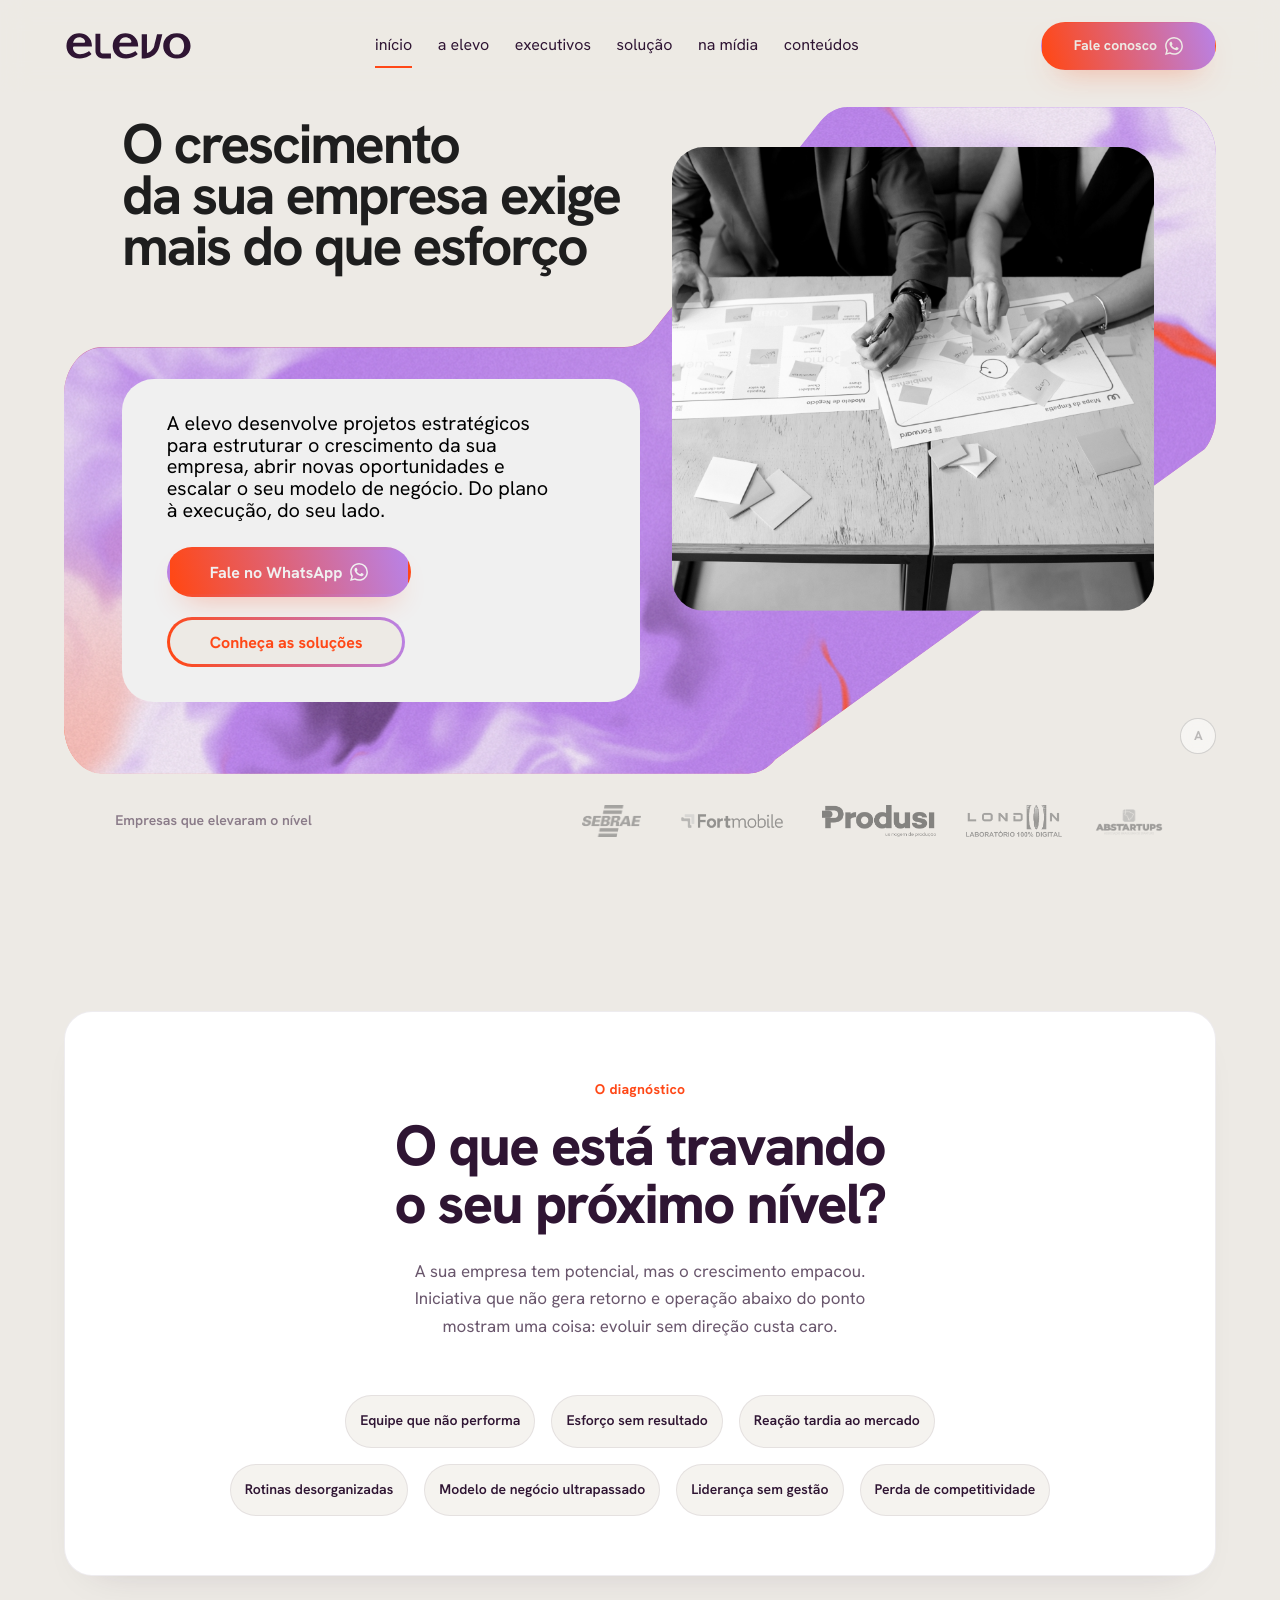
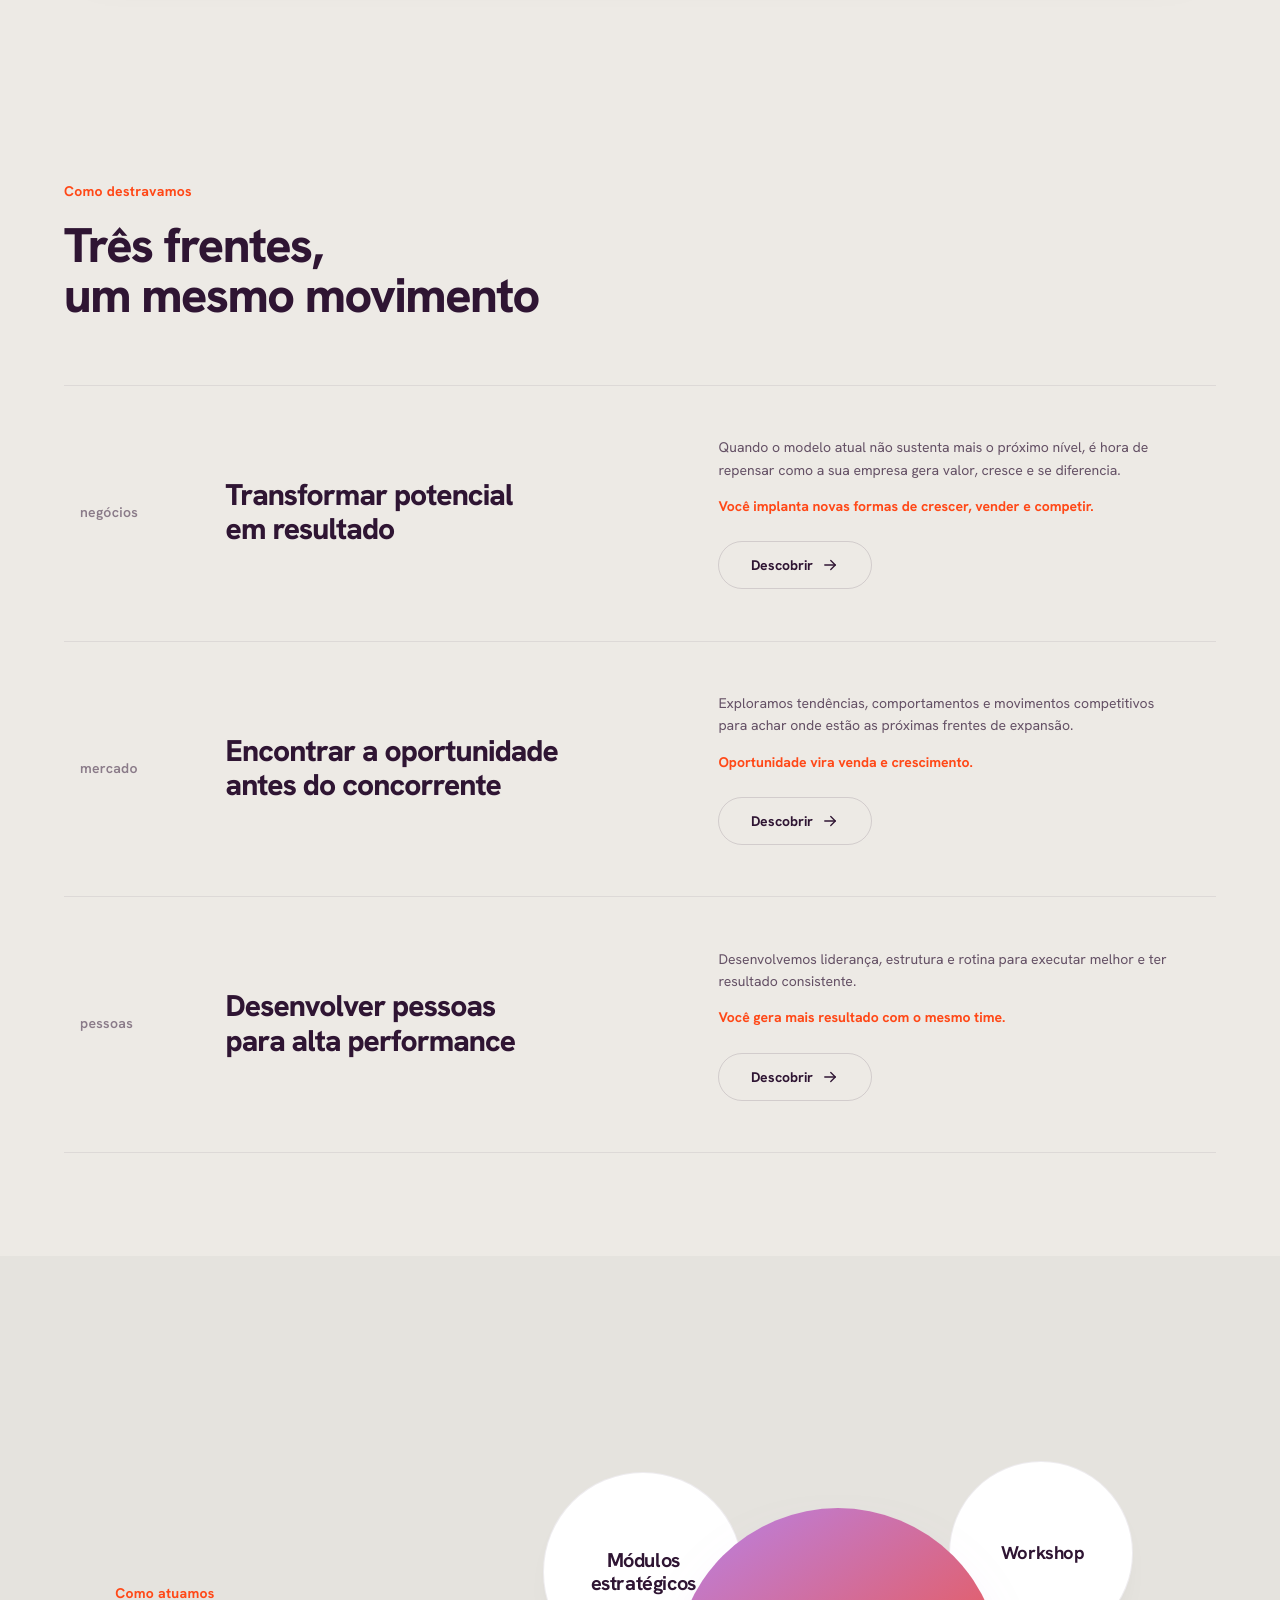
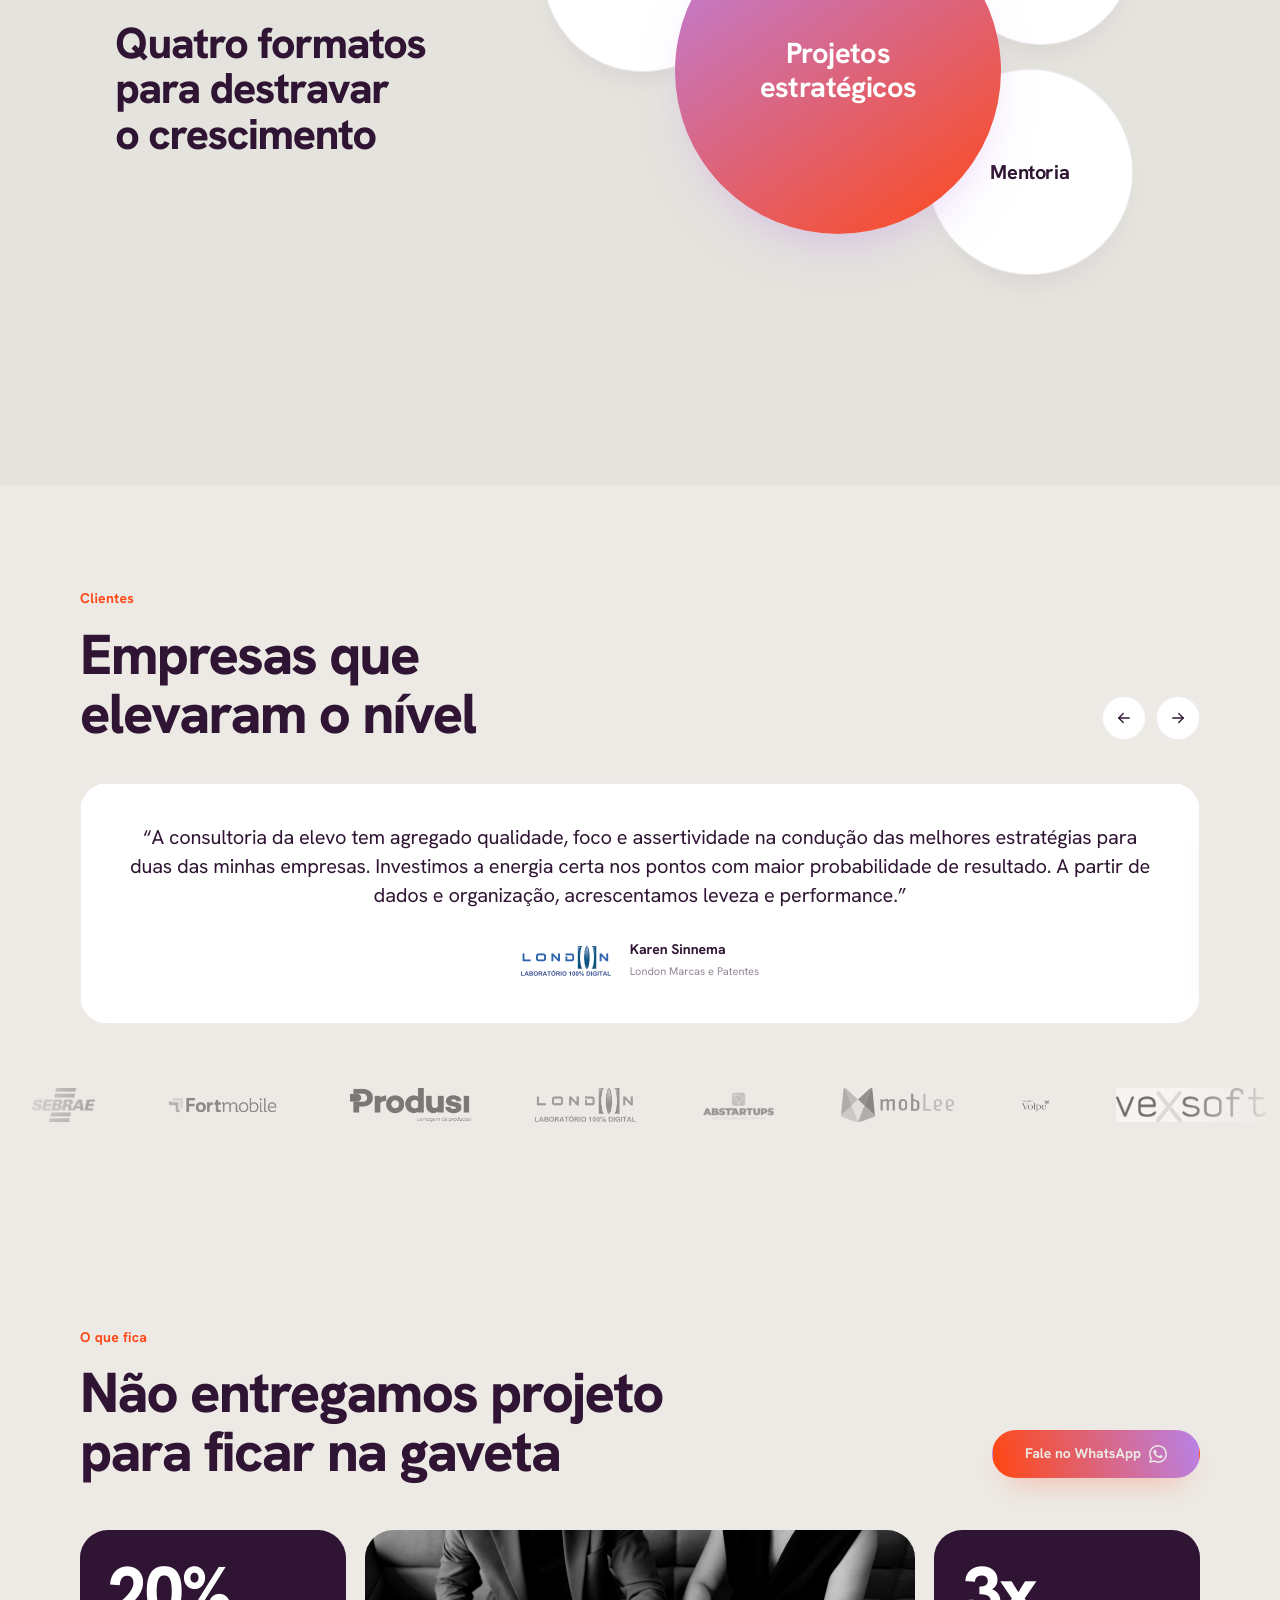
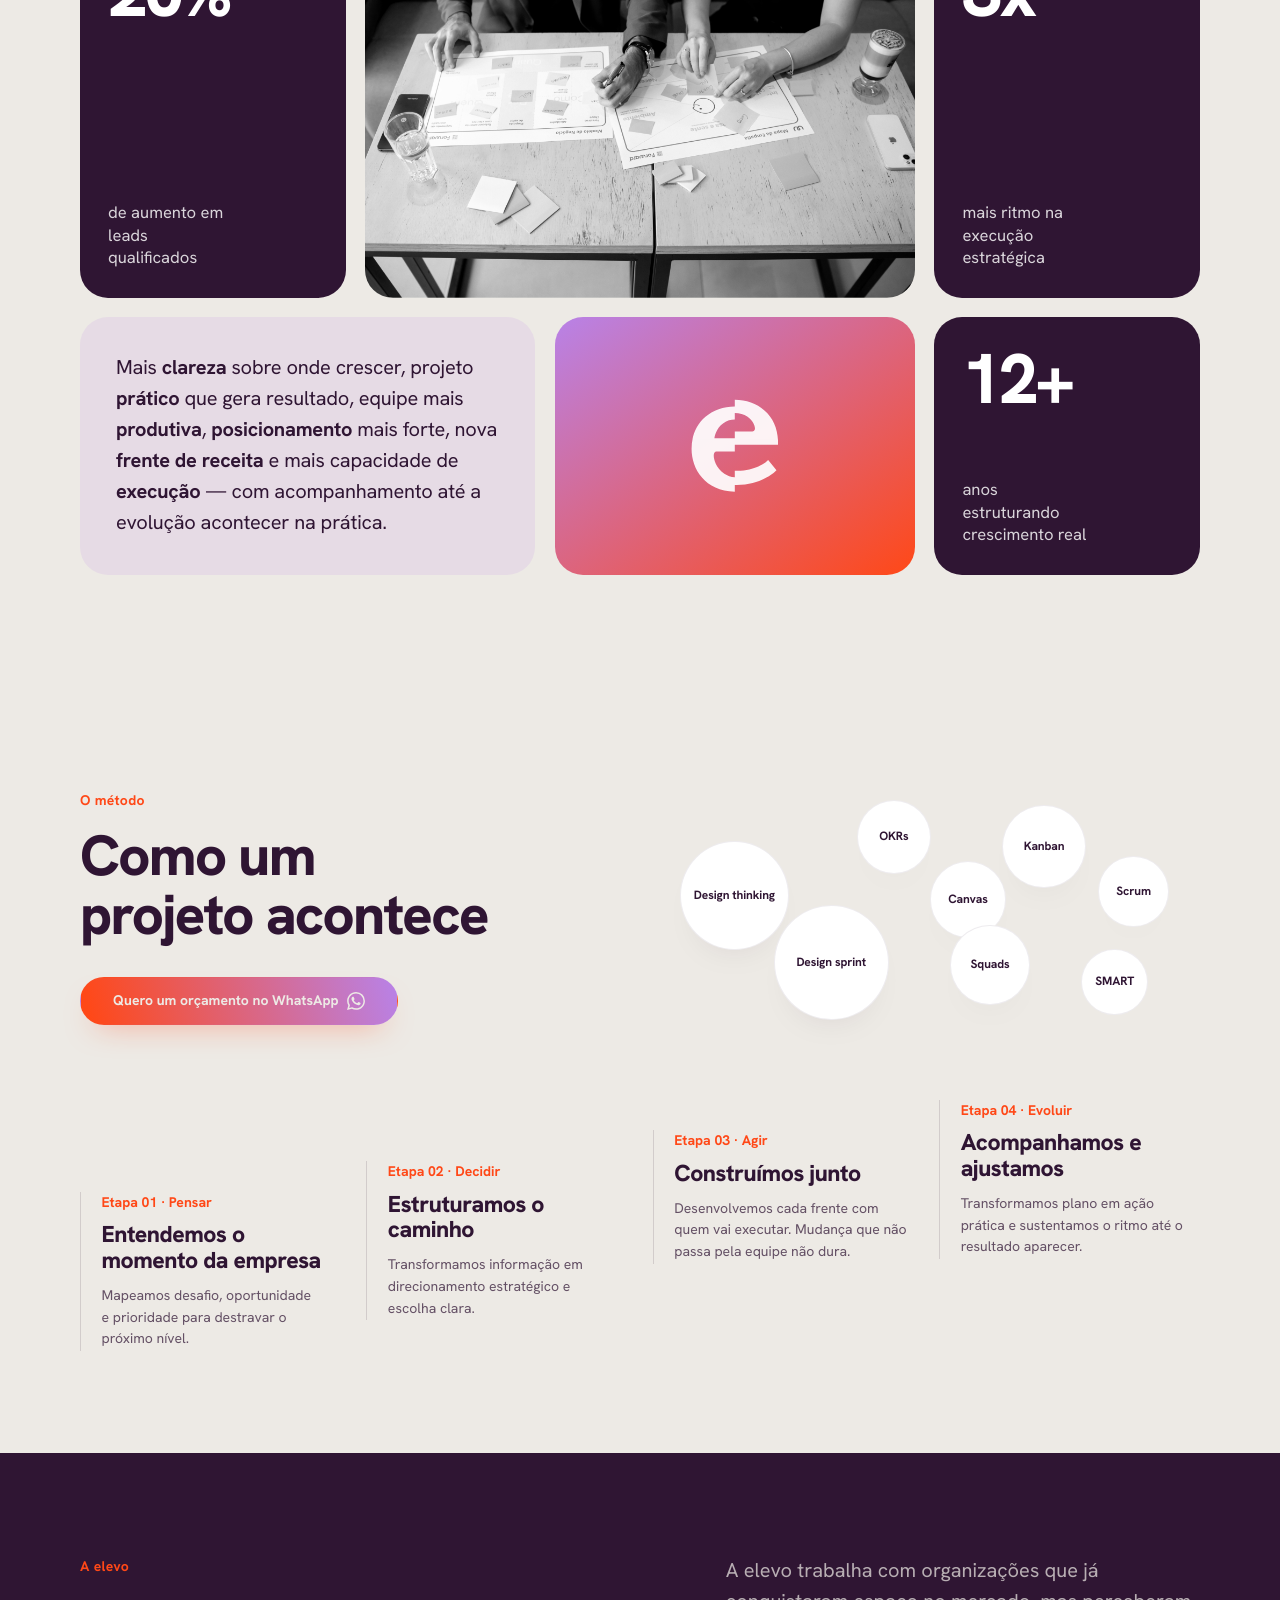
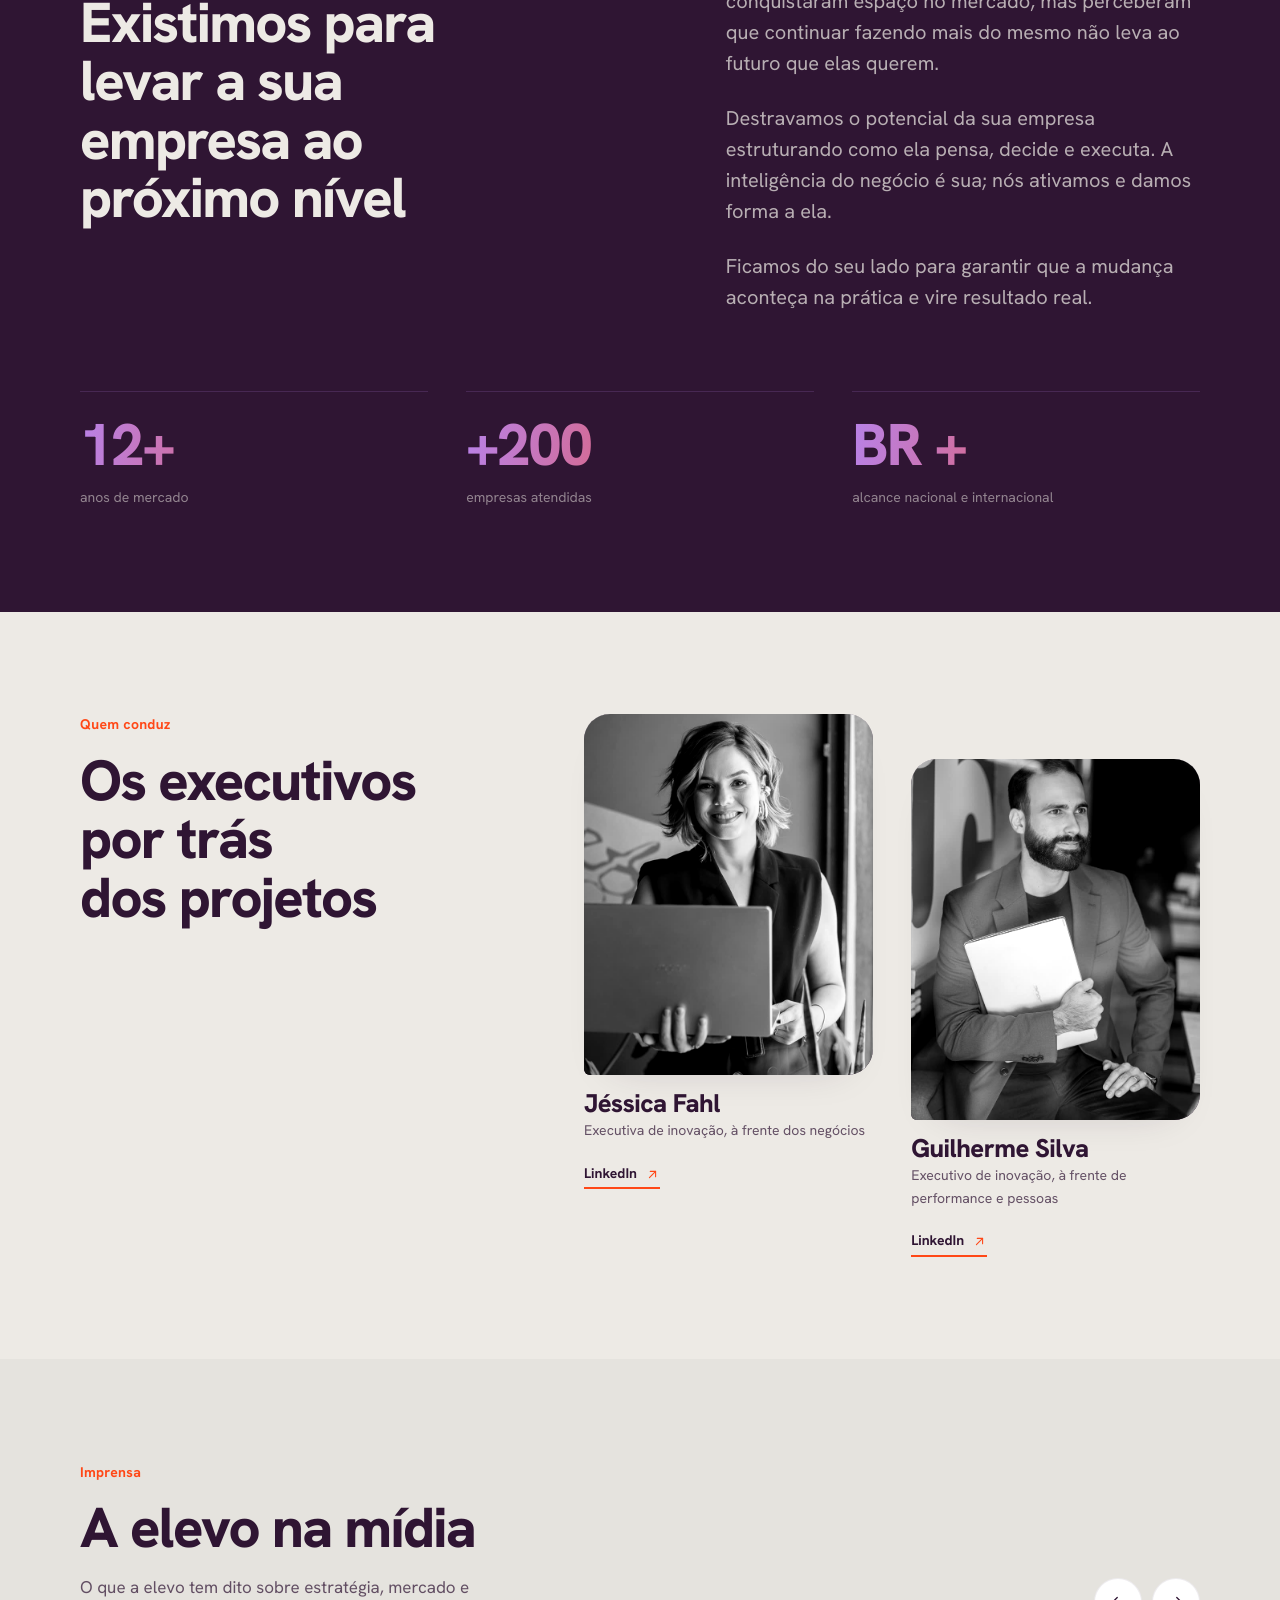
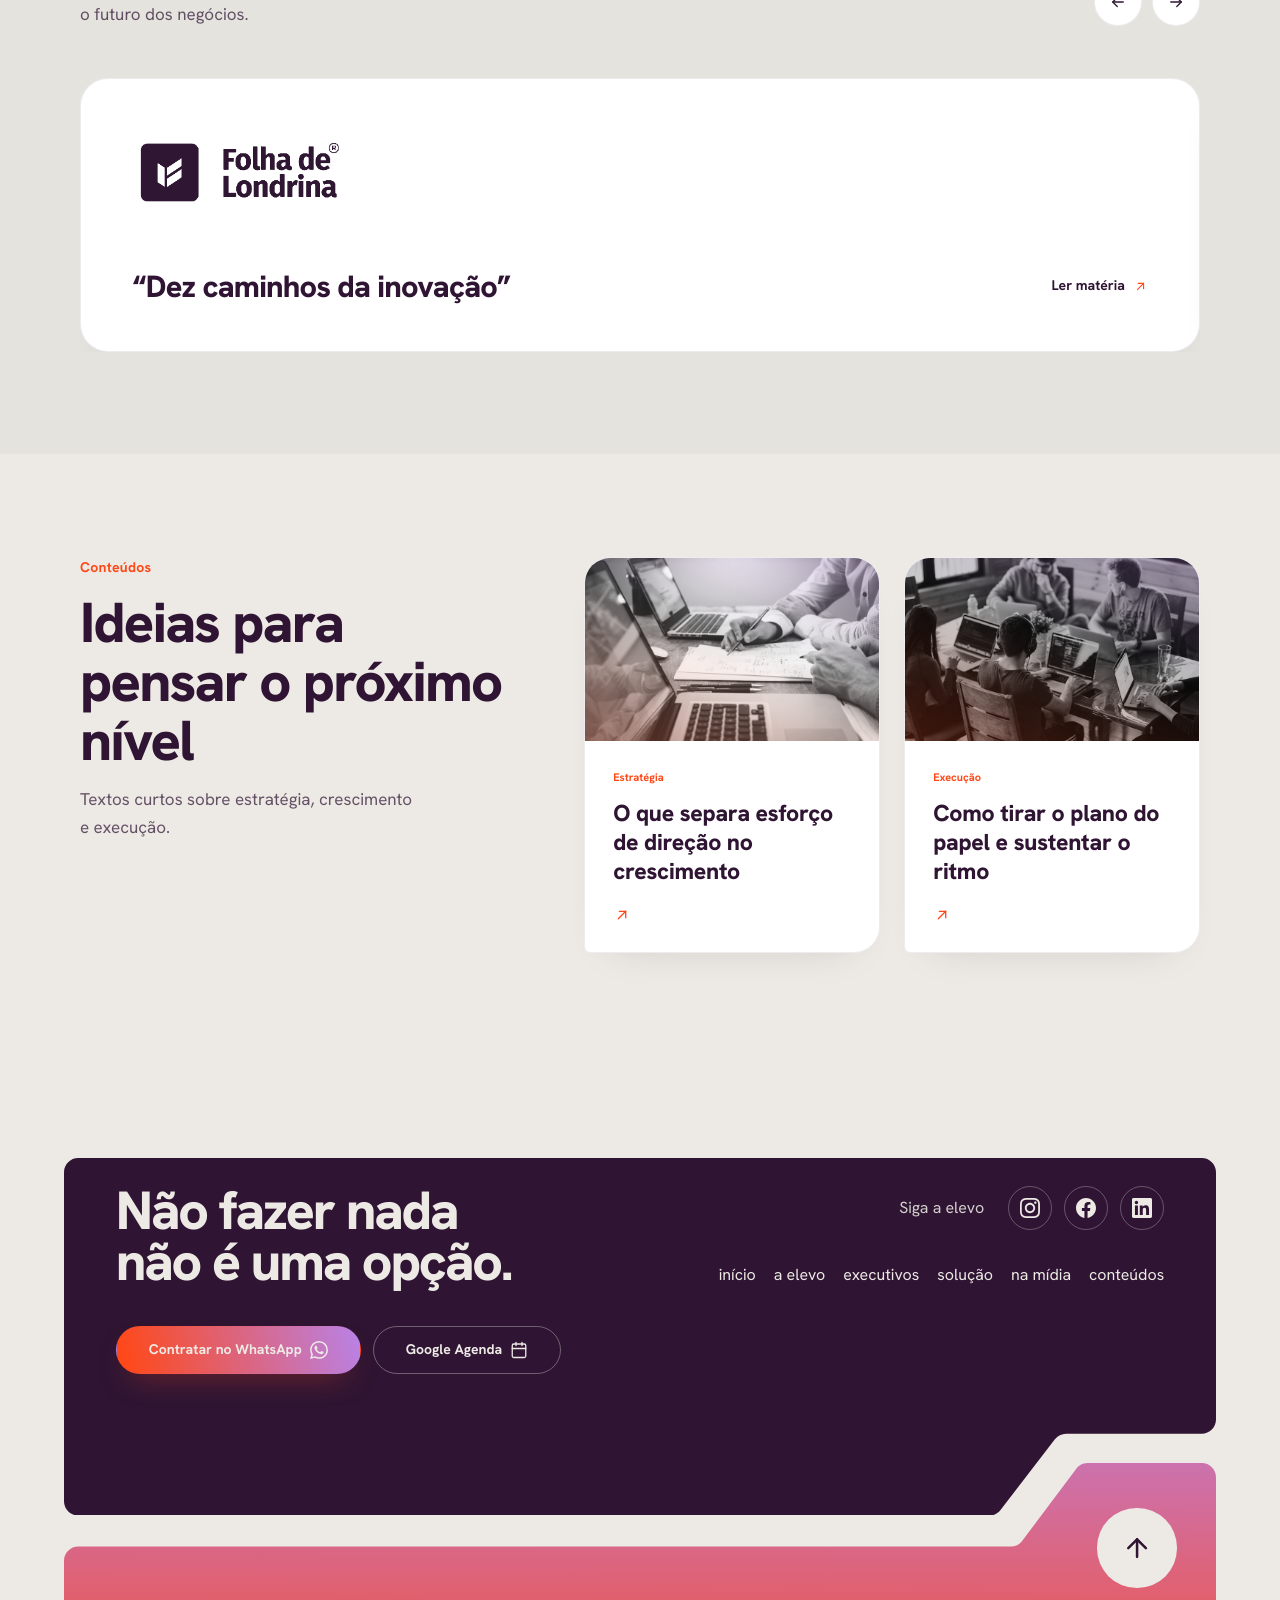
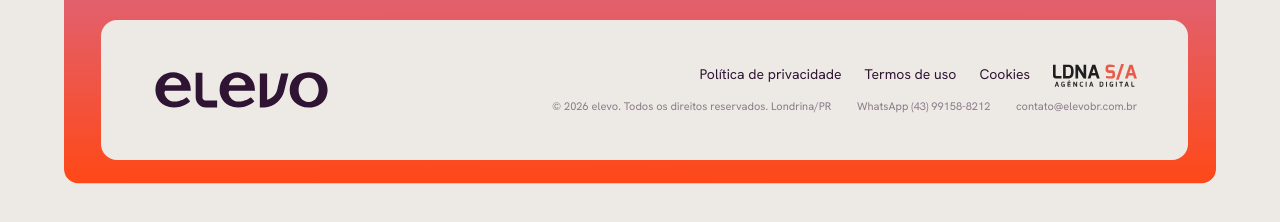
==== commit e2205a80: "Polish mobile layout across hero, sections, carousels, and footer. Improve conversion UX on small sc" ====
--- a/index.html
+++ b/index.html
@@ -139,34 +139,38 @@
               </div>
             </div>
             <div class="hero-a-mobile">
-              <div class="hero-a-m-art" aria-hidden="true">
-                <div class="hero-a-m-bg-wrap">
-                  <svg class="hero-a-m-bg" preserveAspectRatio="none" viewBox="0 0 343 645" fill="none" xmlns="http://www.w3.org/2000/svg">
-                    <path d="M343 629C343 637.837 335.837 645 327 645H16C7.16345 645 0 637.837 0 629V139C0 130.163 7.16344 123 16 123H248.018C254.682 123 260.649 118.869 262.994 112.63L301.439 10.3695C303.785 4.1312 309.751 0 316.416 0H327C335.837 0 343 7.16344 343 16V629Z" fill="url(#heroAGradMob)"/>
-                    <defs>
-                      <linearGradient id="heroAGradMob" x1="171.597" y1="31.6795" x2="170.5" y2="532.998" gradientUnits="userSpaceOnUse">
-                        <stop stop-color="#B882E8"/>
-                        <stop offset="1" stop-color="#FF4817"/>
-                      </linearGradient>
-                    </defs>
-                  </svg>
-                  <canvas id="heroShaderAM" aria-hidden="true"></canvas>
+              <div class="hero-a-m-stage">
+                <div class="hero-a-m-visual" aria-hidden="true">
+                  <div class="hero-a-m-bg-wrap">
+                    <svg class="hero-a-m-bg" preserveAspectRatio="none" viewBox="0 0 343 645" fill="none" xmlns="http://www.w3.org/2000/svg">
+                      <path d="M343 629C343 637.837 335.837 645 327 645H16C7.16345 645 0 637.837 0 629V139C0 130.163 7.16344 123 16 123H248.018C254.682 123 260.649 118.869 262.994 112.63L301.439 10.3695C303.785 4.1312 309.751 0 316.416 0H327C335.837 0 343 7.16344 343 16V629Z" fill="url(#heroAGradMob)"/>
+                      <defs>
+                        <linearGradient id="heroAGradMob" x1="171.597" y1="31.6795" x2="170.5" y2="532.998" gradientUnits="userSpaceOnUse">
+                          <stop stop-color="#B882E8"/>
+                          <stop offset="1" stop-color="#FF4817"/>
+                        </linearGradient>
+                      </defs>
+                    </svg>
+                    <canvas id="heroShaderAM" aria-hidden="true"></canvas>
+                  </div>
                 </div>
-                <div class="hero-a-m-card"></div>
                 <div class="hero-a-m-portrait-wrap">
-                  <img class="hero-a-m-portrait" src="./img/hero/hero-a-portrait.jpg" alt="" width="304" height="280" loading="eager">
+                  <img class="hero-a-m-portrait" src="./img/hero/hero-a-portrait.jpg" alt="Executivos em reunião estratégica" width="304" height="280" loading="eager">
                 </div>
               </div>
               <h1 class="hero-headline hero-headline--am">
                 <span class="hero-headline-line">O crescimento</span>
-                <span class="hero-headline-line">da sua empresa exige mais do que esforço</span>
+                <span class="hero-headline-line">da sua empresa exige</span>
+                <span class="hero-headline-line">mais do que esforço</span>
               </h1>
-              <p class="hero-lead hero-lead--am">A elevo desenvolve projetos estratégicos para estruturar o crescimento da sua empresa, abrir novas oportunidades e escalar o seu modelo de negócio. Do plano à execução, do seu lado.</p>
-              <div class="hero-ctas hero-ctas--am">
-                <a class="btn btn-hero btn-hero-primary" href="https://wa.me/5543991588212" target="_blank" rel="noopener noreferrer">
-                  Fale no WhatsApp <svg class="icon-fill"><use href="#i-whatsapp"/></svg>
-                </a>
-                <a class="btn btn-hero btn-hero-outline" href="#solucao">Conheça as soluções</a>
+              <div class="hero-a-m-copy">
+                <p class="hero-lead hero-lead--am">A elevo desenvolve projetos estratégicos para estruturar o crescimento da sua empresa, abrir novas oportunidades e escalar o seu modelo de negócio. Do plano à execução, do seu lado.</p>
+                <div class="hero-ctas hero-ctas--am">
+                  <a class="btn btn-hero btn-hero-primary" href="https://wa.me/5543991588212" target="_blank" rel="noopener noreferrer">
+                    Fale no WhatsApp <svg class="icon-fill"><use href="#i-whatsapp"/></svg>
+                  </a>
+                  <a class="btn btn-hero btn-hero-outline" href="#solucao">Conheça as soluções</a>
+                </div>
               </div>
             </div>
           </div>
@@ -188,25 +192,27 @@
               </svg>
               <canvas id="heroShader" aria-hidden="true"></canvas>
             </div>
-            <div class="hero-bg hero-bg--mobile">
-              <svg class="hero-shape" preserveAspectRatio="none" viewBox="0 0 343 533" fill="none" xmlns="http://www.w3.org/2000/svg" aria-hidden="true">
-                <path d="M162.461 63.9835C164.902 70.0363 170.774 74 177.3 74H327C335.837 74 343 81.1634 343 90V517C343 525.837 335.837 533 327 533H16C7.16345 533 0 525.837 0 517V16C0 7.16344 7.16344 0 16 0H125.861C132.387 0 138.259 3.96376 140.7 10.0165L162.461 63.9835Z" fill="url(#heroGradFillCM)"/>
-                <defs>
-                  <linearGradient id="heroGradFillCM" x1="171.597" y1="31.6795" x2="170.5" y2="532.998" gradientUnits="userSpaceOnUse">
-                    <stop stop-color="#B882E8"/>
-                    <stop offset="1" stop-color="#FF4817"/>
-                  </linearGradient>
-                </defs>
-              </svg>
-              <canvas id="heroShaderM" aria-hidden="true"></canvas>
+            <div class="hero-c-m-stage">
+              <div class="hero-bg hero-bg--mobile">
+                <svg class="hero-shape" preserveAspectRatio="none" viewBox="0 0 343 533" fill="none" xmlns="http://www.w3.org/2000/svg" aria-hidden="true">
+                  <path d="M162.461 63.9835C164.902 70.0363 170.774 74 177.3 74H327C335.837 74 343 81.1634 343 90V517C343 525.837 335.837 533 327 533H16C7.16345 533 0 525.837 0 517V16C0 7.16344 7.16344 0 16 0H125.861C132.387 0 138.259 3.96376 140.7 10.0165L162.461 63.9835Z" fill="url(#heroGradFillCM)"/>
+                  <defs>
+                    <linearGradient id="heroGradFillCM" x1="171.597" y1="31.6795" x2="170.5" y2="532.998" gradientUnits="userSpaceOnUse">
+                      <stop stop-color="#B882E8"/>
+                      <stop offset="1" stop-color="#FF4817"/>
+                    </linearGradient>
+                  </defs>
+                </svg>
+                <canvas id="heroShaderM" aria-hidden="true"></canvas>
+              </div>
+              <div class="hero-c-photo">
+                <img src="./img/hero/hero-b-photo.jpg" alt="Equipe em reunião estratégica com business model canvas" width="527" height="705" loading="eager">
+              </div>
             </div>
             <svg class="hero-darkblock-m" preserveAspectRatio="none" viewBox="0 0 126 141" fill="none" xmlns="http://www.w3.org/2000/svg" aria-hidden="true">
               <path d="M110.672 141H15.2971C6.85016 141 0 133.334 0 123.882V17.1517C0 1.90302 16.4798 -5.73513 26.1144 5.04651L121.489 111.777C131.124 122.558 124.303 141 110.672 141Z" fill="#2F1533"/>
             </svg>
             <img class="hero-symbol" src="./img/brand/elevo-simbolo-branco.svg" alt="" aria-hidden="true">
-            <div class="hero-c-photo">
-              <img src="./img/hero/hero-b-photo.jpg" alt="Equipe em reunião estratégica com business model canvas" width="527" height="705" loading="eager">
-            </div>
             <h1 class="hero-headline hero-headline--c">
               <span class="hero-headline-line">O crescimento</span>
               <span class="hero-headline-line">da sua empresa exige</span>
--- a/css/main.css
+++ b/css/main.css
@@ -157,6 +157,20 @@
   .nav-toggle { display: inline-flex; }
   .header-actions .btn-primary span.full { display: none; }
   .header-actions .btn-primary { padding-inline: var(--space-4); }
+  .header-actions { gap: var(--space-3); }
+
+  .travando,
+  .solucao,
+  .atuamos,
+  .empresas,
+  .metodo,
+  .sobre,
+  .executivos,
+  .midia,
+  .conteudos,
+  .site-footer {
+    padding-block: clamp(48px, 10vw, 72px);
+  }
 }
 
 .mobile-nav {
@@ -201,7 +215,7 @@
 
 @media (min-width: 721px) {
   .hero-frame--a {
-    max-width: min(100%, calc((100vh - 200px) * (1291 / 609)));
+    max-width: min(100%, calc((100vh - 200px) * (1291 / 655)));
   }
 }
 
@@ -333,6 +347,10 @@
   box-shadow: 0 18px 40px -20px rgba(15, 15, 15, .35);
 }
 
+.hero-c-m-stage {
+  display: contents;
+}
+
 .hero-variant--c .hero-c-photo img {
   display: block;
   width: 100%;
@@ -345,7 +363,7 @@
 .hero-variant--c .hero-headline--c {
   position: absolute;
   left: 51.6%;
-  top: 8.8%;
+  top: 4.3%;
   right: 3.3%;
   z-index: 3;
   margin: 0;
@@ -353,6 +371,7 @@
   font-size: clamp(28px, 4.34vw, 56px);
   line-height: 0.92;
   letter-spacing: -0.04em;
+  text-align: left;
 }
 
 .hero-variant--c .hero-headline--c .hero-headline-line {
@@ -412,7 +431,7 @@
   width: 100%;
   max-width: 1291px;
   margin-inline: auto;
-  aspect-ratio: 1291 / 609;
+  aspect-ratio: 1291 / 655;
   overflow: visible;
 }
 
@@ -426,11 +445,28 @@
 .hero-a-mobile { display: none; }
 
 .hero-a-art,
-.hero-a-m-art {
+.hero-a-m-visual {
   position: absolute;
-  inset: 0;
   z-index: 1;
   pointer-events: none;
+}
+
+.hero-a-art {
+  left: 0;
+  right: 0;
+  top: 0;
+  bottom: -14%;
+}
+
+.hero-a-m-visual {
+  position: relative;
+  inset: auto;
+  width: 100%;
+  pointer-events: none;
+}
+
+.hero-a-m-copy {
+  display: none;
 }
 
 .hero-variant--a #heroShaderA,
@@ -521,7 +557,7 @@
 .hero-a-card {
   position: absolute;
   left: 5.034%;
-  top: 44.17%;
+  top: 46.5%;
   width: 44.99%;
   max-width: 581px;
   box-sizing: border-box;
@@ -654,12 +690,6 @@
 }
 .hero-logos img:hover { filter: none; opacity: 1; }
 
-@media (max-width: 720px) {
-  .hero-logos { flex-direction: column; gap: var(--space-4); }
-  .hero-logos ul { justify-content: center; row-gap: var(--space-4); }
-  .hero-logos img { height: 26px; }
-}
-
 /* ============ SEÇÃO 1 - TRAVANDO (o diagnóstico) ============ */
 .eyebrow {
   font-size: var(--text-small);
@@ -755,9 +785,21 @@
   outline-offset: 3px;
 }
 
-@media (max-width: 720px) {
+@media (max-width: 900px) {
   .pain-cloud-row {
     flex-wrap: wrap;
+    justify-content: center;
+    gap: 12px;
+  }
+
+  .pain-chip {
+    white-space: normal;
+    text-align: center;
+    max-width: 100%;
+  }
+
+  .travando-head {
+    margin-bottom: var(--space-6);
   }
 }
 
@@ -961,6 +1003,23 @@
 }
 .modal-labs strong { color: var(--primitive-roxo); margin-right: var(--space-2); }
 
+@media (max-width: 640px) {
+  .frente-modal {
+    max-width: calc(100vw - 24px);
+  }
+
+  .frente-modal .modal-inner {
+    padding: var(--space-5);
+    max-height: 80vh;
+    border-radius: var(--radius-lg);
+  }
+
+  .modal-close {
+    top: var(--space-3);
+    right: var(--space-3);
+  }
+}
+
 @media (max-width: 900px) {
   .solucao-headline-line {
     white-space: normal;
@@ -968,9 +1027,15 @@
 
   .frente-card {
     grid-template-columns: 1fr;
-    gap: var(--space-4);
-    align-items: start;
+    gap: var(--space-3);
+    align-items: center;
+    justify-items: center;
+    text-align: center;
     padding-block: clamp(28px, 6vw, 40px);
+  }
+
+  .frente-card.is-active {
+    box-shadow: inset 0 3px 0 var(--primitive-laranja);
   }
 
   .frente-title {
@@ -979,6 +1044,12 @@
 
   .frente-copy {
     max-width: none;
+    align-items: center;
+  }
+
+  .frente-cta {
+    align-self: center;
+    margin-top: var(--space-2);
   }
 }
 
@@ -1166,40 +1237,75 @@
   50% { translate: 0 -10px; }
 }
 
-@media (max-width: 900px) {
+@media (max-width: 1180px) {
   .atuamos-layout {
     grid-template-columns: 1fr;
     gap: clamp(28px, 5vw, 40px);
+    padding-inline: clamp(16px, 4vw, 24px);
+  }
+
+  .atuamos-head {
+    padding-left: 0;
+    padding-right: 0;
   }
 
   .atuamos-headline-line {
     white-space: normal;
   }
-}
-
-@media (max-width: 768px) {
+
   .atuamos-stage {
     position: static;
     min-height: auto;
     display: grid;
     grid-template-columns: repeat(2, minmax(0, 1fr));
-    gap: 16px;
-    padding-block: 8px;
+    gap: 0;
+    max-width: min(100%, 340px);
+    margin-inline: auto;
+    justify-items: center;
+    align-items: center;
+    padding-block: 12px 20px;
   }
 
   .servico-bolha {
-    position: static;
-    width: 100% !important;
+    position: relative;
+    left: auto !important;
+    right: auto !important;
+    top: auto !important;
+    bottom: auto !important;
+    flex-shrink: 0;
+    width: min(100%, 160px) !important;
+    max-width: 176px;
     height: auto !important;
     aspect-ratio: 1;
     transform: none !important;
     animation: none !important;
+    padding: 1rem 0.85rem;
+    margin-top: clamp(-18px, -4.5vw, -12px);
   }
 
   .servico-bolha--projetos {
     grid-column: 1 / -1;
-    width: min(100%, 312px) !important;
-    margin-inline: auto;
+    width: min(100%, 300px) !important;
+    max-width: 312px;
+    margin-top: 0;
+    margin-bottom: clamp(-14px, -3.5vw, -8px);
+    z-index: 1;
+    padding: 1.25rem;
+  }
+
+  .servico-bolha--modulos {
+    z-index: 2;
+    margin-top: 0;
+  }
+
+  .servico-bolha--workshop {
+    z-index: 3;
+  }
+
+  .servico-bolha--mentoria {
+    grid-column: 1 / -1;
+    z-index: 4;
+    margin-top: clamp(-18px, -4.5vw, -12px);
   }
 
   .servico-bolha--projetos:hover,
@@ -1210,11 +1316,29 @@
   }
 }
 
-@media (max-width: 420px) {
+@media (max-width: 480px) {
   .atuamos-stage {
     grid-template-columns: 1fr;
     max-width: 280px;
-    margin-inline: auto;
+    padding-block: 12px 16px;
+  }
+
+  .servico-bolha {
+    width: min(100%, 220px) !important;
+    max-width: 240px;
+    margin-top: clamp(-16px, -4vw, -10px);
+  }
+
+  .servico-bolha--projetos {
+    width: min(100%, 260px) !important;
+    max-width: 280px;
+    margin-bottom: clamp(-12px, -3vw, -6px);
+  }
+
+  .servico-bolha--modulos,
+  .servico-bolha--workshop,
+  .servico-bolha--mentoria {
+    grid-column: 1 / -1;
   }
 }
 
@@ -1247,13 +1371,13 @@
 
 @media (max-width: 900px) {
   .empresas-head {
-    grid-template-columns: 1fr auto;
+    grid-template-columns: 1fr;
     align-items: start;
     margin-bottom: clamp(20px, 4vw, 32px);
   }
 
   .depo-nav-group {
-    margin-top: clamp(20px, 3vw, 28px);
+    margin-top: var(--space-4);
     margin-bottom: 0;
   }
 }
@@ -1378,6 +1502,40 @@
   outline-offset: 3px;
 }
 
+/* carousel pagination dots (mobile) */
+.carousel-dots {
+  display: none;
+  justify-content: center;
+  align-items: center;
+  gap: 8px;
+  width: 100%;
+  margin-top: var(--space-4);
+  padding: 0;
+}
+
+.carousel-dot {
+  width: 8px;
+  height: 8px;
+  padding: 0;
+  border: none;
+  border-radius: 50%;
+  background: rgba(47, 21, 51, .18);
+  cursor: pointer;
+  transition:
+    background-color var(--duration-base) var(--ease-out),
+    transform var(--duration-base) var(--ease-out);
+}
+
+.carousel-dot.is-active {
+  background: var(--primitive-laranja);
+  transform: scale(1.2);
+}
+
+.carousel-dot:focus-visible {
+  outline: 2px solid var(--primitive-roxo);
+  outline-offset: 3px;
+}
+
 /* full-bleed logo marquee, brand-neutral grayscale until hover */
 .logo-marquee {
   margin-top: clamp(8px, 1.5vw, 16px);
@@ -1448,8 +1606,16 @@
 @media (max-width: 900px) {
   .resultados-head {
     grid-template-columns: 1fr;
-    align-items: start;
-    gap: var(--space-5);
+    align-items: center;
+    justify-items: center;
+    text-align: center;
+    gap: var(--space-4);
+  }
+
+  .resultados-head-copy {
+    display: flex;
+    flex-direction: column;
+    align-items: center;
   }
 
   .resultados-headline-line {
@@ -1458,6 +1624,26 @@
 
   .resultados-cta {
     margin-bottom: 0;
+  }
+
+  .bento-card--stat {
+    text-align: center;
+    align-items: center;
+    justify-content: flex-start;
+    gap: var(--space-2);
+    padding: var(--space-4) var(--space-5);
+    min-height: 0;
+  }
+
+  .bento-stat-label {
+    max-width: 18ch;
+    margin-inline: auto;
+    margin-top: var(--space-2);
+  }
+
+  .bento-card--copy {
+    text-align: center;
+    justify-content: center;
   }
 }
 
@@ -1766,7 +1952,18 @@
 @media (max-width: 900px) {
   .metodo-intro {
     grid-template-columns: 1fr;
-    gap: clamp(24px, 4vw, 36px);
+    gap: var(--space-5);
+    justify-items: center;
+  }
+
+  .metodo-head {
+    display: flex;
+    flex-direction: column;
+    align-items: center;
+  }
+
+  .metodo-head .btn {
+    align-self: center;
   }
 
   .metodo-tools-stage {
@@ -1797,17 +1994,6 @@
 
   .etapa-step:nth-child(4) {
     margin-top: clamp(20px, 3vw, 36px);
-  }
-}
-
-@media (max-width: 640px) {
-  .etapas-escadinha {
-    grid-template-columns: 1fr;
-  }
-
-  .etapa-step:nth-child(2),
-  .etapa-step:nth-child(4) {
-    margin-top: 0;
   }
 
   .metodo-tools-stage {
@@ -1822,17 +2008,44 @@
 
   .tool-bolha {
     position: static;
-    width: auto !important;
-    height: auto !important;
+    flex: 0 0 auto;
+    width: 76px !important;
+    height: 76px !important;
+    min-width: 0;
+    max-width: none;
     aspect-ratio: 1;
-    min-width: 72px;
-    max-width: 120px;
     animation: none !important;
   }
 
+  .tool-bolha--dt,
   .tool-bolha--sprint {
-    min-width: 96px;
-    max-width: 140px;
+    width: 92px !important;
+    height: 92px !important;
+  }
+
+  .tool-bolha--okrs,
+  .tool-bolha--canvas,
+  .tool-bolha--kanban,
+  .tool-bolha--scrum,
+  .tool-bolha--squads {
+    width: 72px !important;
+    height: 72px !important;
+  }
+
+  .tool-bolha--smart {
+    width: 64px !important;
+    height: 64px !important;
+  }
+}
+
+@media (max-width: 640px) {
+  .etapas-escadinha {
+    grid-template-columns: 1fr;
+  }
+
+  .etapa-step:nth-child(2),
+  .etapa-step:nth-child(4) {
+    margin-top: 0;
   }
 }
 
@@ -1904,8 +2117,43 @@
 }
 
 @media (max-width: 900px) {
-  .sobre-grid { grid-template-columns: 1fr; gap: var(--space-6); }
-  .numeros { grid-template-columns: 1fr; gap: var(--space-5); }
+  .sobre-grid {
+    grid-template-columns: 1fr;
+    gap: var(--space-5);
+    text-align: center;
+    justify-items: center;
+  }
+
+  .sobre-grid h2 {
+    max-width: none;
+    margin-inline: auto;
+  }
+
+  .sobre-body {
+    align-items: center;
+    text-align: center;
+  }
+
+  .sobre-body p {
+    margin-inline: auto;
+  }
+
+  .sobre-body .btn {
+    align-self: center;
+    margin-inline: auto;
+  }
+
+  .numeros {
+    grid-template-columns: 1fr;
+    gap: var(--space-4);
+    margin-top: var(--space-6);
+  }
+
+  .numeros li {
+    align-items: center;
+    text-align: center;
+    padding-top: var(--space-4);
+  }
 }
 
 /* ============ SEÇÃO 8 - EXECUTIVOS ============ */
@@ -2150,23 +2398,28 @@
 
 @media (max-width: 900px) {
   .midia-head {
-    grid-template-columns: 1fr auto;
+    grid-template-columns: 1fr;
     align-items: start;
   }
 
   .midia-nav-group {
-    margin-top: clamp(8px, 2vw, 16px);
+    margin-top: var(--space-4);
     margin-bottom: 0;
   }
-}
-
-@media (max-width: 640px) {
+
   .midia-slide {
     grid-template-columns: 1fr;
     align-items: start;
+    gap: var(--space-4);
   }
 
   .midia-ler { white-space: normal; }
+}
+
+@media (max-width: 640px) {
+  .midia-slide-brand img {
+    max-width: 100%;
+  }
 }
 
 /* ============ SEÇÃO 11 - CONTEÚDOS (empty state) ============ */
@@ -2502,13 +2755,55 @@
 .footer-legal-contato a:hover { color: var(--primitive-laranja); }
 
 @media (max-width: 900px) {
+  .site-footer {
+    padding-block: clamp(48px, 10vw, 72px) var(--space-3);
+  }
+
+  /* duas shapes empilhadas: painel roxo + faixa gradiente */
+  .footer-shell {
+    display: flex;
+    flex-direction: column;
+    gap: 0;
+    background: none;
+    border-radius: 0;
+    overflow: visible;
+  }
+
+  .footer-panel {
+    position: relative;
+    aspect-ratio: auto;
+    height: auto;
+    min-height: 0;
+    z-index: 1;
+    background: var(--primitive-roxo);
+    border-radius: 20px 20px 0 0;
+  }
+
+  .footer-band {
+    position: relative;
+    aspect-ratio: auto;
+    height: auto;
+    min-height: 0;
+    z-index: 2;
+    margin-top: var(--space-4);
+    background: linear-gradient(180deg, var(--primitive-malva) 0%, var(--primitive-laranja) 100%);
+    border-radius: 0 0 20px 20px;
+    padding: var(--space-3);
+    padding-top: var(--space-3);
+  }
+
+  .footer-panel-shape,
+  .footer-shape {
+    display: none !important;
+  }
+
   .footer-top {
+    position: relative;
+    inset: unset;
+    z-index: 1;
     grid-template-columns: 1fr;
-    inset:
-      clamp(24px, 6vw, 40px)
-      clamp(16px, 5vw, 32px)
-      clamp(24px, 6vw, 40px)
-      clamp(16px, 5vw, 32px);
+    padding: var(--space-4) var(--space-4) var(--space-3);
+    gap: var(--space-3);
     text-align: center;
     justify-items: center;
   }
@@ -2520,97 +2815,105 @@
 
   .footer-cta-line { white-space: normal; }
 
-  .footer-nav,
-  .footer-nav-links { align-items: center; justify-content: center; }
-
-  .footer-nav-links { flex-wrap: wrap; }
-
-  .footer-nav-social { flex-direction: column; }
-}
-
-@media (max-width: 720px) {
-  .footer-panel {
-    aspect-ratio: 343 / 957;
-  }
-
-  .footer-panel-shape--desktop,
-  .footer-shape--desktop { display: none; }
-
-  .footer-panel-shape--mobile,
-  .footer-shape--mobile { display: block; }
-
-  .footer-band {
-    aspect-ratio: 343 / 813;
-    margin-top: clamp(-28px, -7vw, -20px);
-  }
-
-  .footer-top {
-    inset:
-      clamp(28px, 8vw, 48px)
-      clamp(16px, 6vw, 28px)
-      clamp(28px, 8vw, 48px)
-      clamp(16px, 6vw, 28px);
-    gap: clamp(28px, 6vw, 40px);
-  }
-
   .footer-cta h2 {
-    font-size: clamp(32px, 9vw, 40px);
+    font-size: clamp(30px, 8.5vw, 38px);
     text-align: center;
+    line-height: 1;
   }
 
   .footer-cta-actions {
     width: 100%;
     flex-direction: column;
     align-items: stretch;
+    margin-top: var(--space-3);
+    gap: var(--space-2);
   }
 
   .footer-cta-actions .btn { width: 100%; }
+
+  .footer-nav,
+  .footer-nav-links { align-items: center; justify-content: center; }
+
+  .footer-nav {
+    gap: var(--space-2);
+    width: 100%;
+  }
 
   .footer-nav-links {
     flex-direction: column;
-    flex-wrap: wrap;
-    gap: var(--space-4);
-  }
+    flex-wrap: nowrap;
+    gap: 2px;
+  }
+
+  .footer-nav-links a {
+    padding-block: 0;
+    line-height: 1.3;
+  }
+
+  .footer-nav-social { flex-direction: column; gap: var(--space-2); }
+
+  .footer-panel-shape--desktop,
+  .footer-shape--desktop { display: none; }
 
   .footer-top-btn {
+    position: absolute;
+    right: var(--space-3);
+    top: calc(-1 * var(--space-5));
+    width: 40px;
+    height: 40px;
+    z-index: 5;
+    box-shadow: 0 6px 16px -8px rgba(15, 15, 15, .4);
+  }
+
+  .footer-legal {
+    position: relative;
     left: auto;
-    right: clamp(16px, 6vw, 28px);
+    right: auto;
     top: auto;
-    bottom: clamp(20px, 5vw, 32px);
-    width: 56px;
-  }
-
-  .footer-legal {
-    left: clamp(16px, 6vw, 28px);
-    right: clamp(16px, 6vw, 28px);
-    top: 14%;
     height: auto;
-    min-height: 58%;
+    min-height: 0;
+    z-index: 1;
+    margin: 0;
     flex-direction: column;
     align-items: center;
     text-align: center;
-    gap: var(--space-5);
-    padding: clamp(24px, 6vw, 32px) clamp(16px, 4vw, 24px);
-  }
-
-  .footer-legal-right { align-items: center; }
+    gap: var(--space-2);
+    padding: var(--space-3);
+    border-radius: 14px;
+  }
+
+  .footer-logo {
+    width: clamp(108px, 32vw, 140px);
+  }
+
+  .footer-legal-right { align-items: center; gap: var(--space-2); }
 
   .footer-legal-links {
     flex-direction: column;
     align-items: center;
-    gap: var(--space-4);
+    gap: 2px;
   }
 
   .footer-legal-meta {
     flex-direction: column;
     align-items: center;
     text-align: center;
+    gap: var(--space-2);
+  }
+
+  .footer-legal-meta > p {
+    font-size: 12px;
+    line-height: 1.4;
   }
 
   .footer-legal-contato {
     flex-direction: column;
     align-items: center;
-    gap: var(--space-3);
+    gap: 2px;
+  }
+
+  .footer-legal-contato a {
+    font-size: 12px;
   }
 }
 
@@ -2666,7 +2969,8 @@
 .hero-ctas--a,
 .hero-headline--am .hero-headline-line,
 .hero-lead--am,
-.hero-ctas--am {
+.hero-ctas--am,
+.hero-a-m-portrait-wrap {
   opacity: 0;
   transform: translateY(18px);
   animation: heroWordReveal 560ms cubic-bezier(.2, .8, .2, 1) forwards;
@@ -2676,10 +2980,12 @@
 .hero-headline--am .hero-headline-line:nth-child(1) { animation-delay: 550ms; }
 .hero-headline--a .hero-headline-line:nth-child(2),
 .hero-headline--am .hero-headline-line:nth-child(2) { animation-delay: 605ms; }
+.hero-headline--am .hero-headline-line:nth-child(3) { animation-delay: 660ms; }
+.hero-a-m-portrait-wrap { animation-delay: 720ms; }
 .hero-lead--a,
-.hero-lead--am { animation-delay: 760ms; }
+.hero-lead--am { animation-delay: 840ms; }
 .hero-ctas--a,
-.hero-ctas--am { animation-delay: 880ms; }
+.hero-ctas--am { animation-delay: 960ms; }
 @keyframes heroWordReveal { to { opacity: 1; transform: translateY(0); } }
 
 @media (prefers-reduced-motion: reduce) {
@@ -2696,7 +3002,8 @@
   .hero-ctas--a,
   .hero-headline--am .hero-headline-line,
   .hero-lead--am,
-  .hero-ctas--am { animation: none; opacity: 1; transform: none; }
+  .hero-ctas--am,
+  .hero-a-m-portrait-wrap { animation: none; opacity: 1; transform: none; }
 }
 
 /* ?static (screenshot tooling): no entrance animations, everything settled */
@@ -2707,6 +3014,7 @@
 .is-static .hero-headline--am .hero-headline-line,
 .is-static .hero-lead--am,
 .is-static .hero-ctas--am,
+.is-static .hero-a-m-portrait-wrap,
 .is-static .hero-headline-line { animation: none; opacity: 1; transform: none; }
 .is-static .reveal { opacity: 1; transform: none; transition: none; }
 .is-static .logo-track { animation: none; }
@@ -2725,7 +3033,330 @@
 }
 
 @media (max-width: 900px) {
-  .hero-frame--a { aspect-ratio: auto; min-height: 0; }
+  .hero .wrap { padding-inline: clamp(16px, 4vw, 24px); }
+  .hero { padding-block: clamp(6px, 2vw, 16px) clamp(32px, 6vw, 48px); }
+  .hero-composer { padding-bottom: 64px; }
+
+  .hero-headline { font-size: clamp(28px, 5.5vw, 40px); }
+  .hero-ctas { flex-direction: column; align-items: stretch; }
+  .btn-hero { width: 100%; padding-inline: 24px; }
+
+  .hero-logos {
+    flex-direction: column;
+    align-items: flex-start;
+    gap: var(--space-4);
+    margin-top: clamp(24px, 5vw, 40px);
+    padding-inline: clamp(16px, 4vw, 24px);
+  }
+
+  .hero-logos ul {
+    justify-content: flex-start;
+    row-gap: var(--space-4);
+    width: 100%;
+  }
+
+  .hero-logos img { height: 26px; }
+
+  /* Hero A — layout mobile/tablet (document flow) */
+  .hero-a-desktop { display: none; }
+  .hero-a-mobile {
+    display: flex;
+    flex-direction: column;
+    gap: var(--space-6);
+  }
+
+  .hero-frame--a {
+    aspect-ratio: auto;
+    max-width: 480px;
+    margin-inline: auto;
+    min-height: 0;
+    overflow: visible;
+  }
+
+  .hero-variant--a .hero-a-art {
+    left: 0;
+    right: 0;
+    top: 0;
+    bottom: 0;
+  }
+
+  .hero-a-m-stage {
+    position: relative;
+    width: 100%;
+    aspect-ratio: 343 / 400;
+    margin-inline: auto;
+    overflow: visible;
+  }
+
+  .hero-a-m-visual {
+    position: absolute;
+    left: 4.27%;
+    right: 4.27%;
+    top: 0;
+    bottom: 0;
+    border-radius: var(--radius-xl);
+    overflow: hidden;
+    z-index: 1;
+  }
+
+  .hero-a-m-bg-wrap {
+    position: absolute;
+    inset: 0;
+    z-index: 0;
+  }
+
+  .hero-a-m-bg {
+    position: absolute;
+    inset: 0;
+    display: block;
+    width: 100%;
+    height: 100%;
+  }
+
+  .hero-a-m-bg path {
+    stroke: none;
+    shape-rendering: geometricPrecision;
+  }
+
+  .hero-a-m-portrait-wrap {
+    position: absolute;
+    left: 9.6%;
+    right: 9.6%;
+    top: 14%;
+    bottom: 4%;
+    z-index: 2;
+    border-radius: var(--radius-xl);
+    overflow: hidden;
+    box-shadow: 0 18px 40px -20px rgba(15, 15, 15, .25);
+  }
+
+  .hero-a-m-portrait {
+    display: block;
+    width: 100%;
+    height: 100%;
+    object-fit: cover;
+    object-position: center 22%;
+    filter: grayscale(100%);
+  }
+
+  .hero-headline--am {
+    position: static;
+    margin: 0;
+    font-size: clamp(28px, 7vw, 36px);
+    line-height: 0.92;
+    letter-spacing: -0.04em;
+    color: #1e1e1e;
+    text-align: center;
+  }
+
+  .hero-headline--am .hero-headline-line { display: block; }
+
+  .hero-a-m-copy {
+    display: flex;
+    flex-direction: column;
+    gap: var(--space-5);
+    background: #f0f0f0;
+    border-radius: var(--radius-xl);
+    padding: clamp(20px, 5vw, 28px);
+  }
+
+  .hero-lead--am {
+    position: static;
+    margin: 0;
+    width: auto;
+    max-width: none;
+    font-size: clamp(15px, 3.8vw, 17px);
+    line-height: 1.35;
+    color: #000;
+    text-align: center;
+  }
+
+  .hero-ctas--am {
+    position: static;
+    width: auto;
+    flex-direction: column;
+    align-items: stretch;
+    gap: var(--space-3);
+  }
+
+  .hero-ctas--am .btn-hero {
+    width: 100%;
+    justify-content: center;
+  }
+
+  /* Hero B — layout mobile/tablet (document flow) */
+  .hero-variant--c .hero-stage {
+    aspect-ratio: auto;
+    max-width: 480px;
+    margin-inline: auto;
+    display: flex;
+    flex-direction: column;
+    gap: var(--space-6);
+    padding-bottom: var(--space-2);
+  }
+
+  .hero-c-m-stage {
+    display: block;
+    position: relative;
+    width: 100%;
+    aspect-ratio: 343 / 420;
+    margin-inline: auto;
+    overflow: visible;
+    order: -2;
+  }
+
+  .hero-variant--c .hero-bg--desktop { display: none; }
+
+  .hero-variant--c .hero-bg--mobile {
+    display: block;
+    position: absolute;
+    left: 4.27%;
+    right: 4.27%;
+    top: 0;
+    bottom: 0;
+    border-radius: var(--radius-xl);
+    overflow: hidden;
+    z-index: 1;
+  }
+
+  .hero-variant--c .hero-darkblock-m,
+  .hero-variant--c .hero-symbol { display: none; }
+
+  .hero-variant--c .hero-headline--c {
+    position: static;
+    left: auto;
+    top: auto;
+    right: auto;
+    width: auto;
+    margin: 0;
+    order: -1;
+    font-size: clamp(28px, 7vw, 36px);
+    line-height: 0.92;
+    color: #1e1e1e;
+    text-align: center;
+  }
+
+  .hero-variant--c .hero-c-photo {
+    position: absolute;
+    left: 9.6%;
+    right: 9.6%;
+    top: 12%;
+    bottom: 4%;
+    width: auto;
+    height: auto;
+    aspect-ratio: unset;
+    border-radius: var(--radius-xl);
+    overflow: hidden;
+    z-index: 2;
+    box-shadow: 0 18px 40px -20px rgba(15, 15, 15, .25);
+  }
+
+  .hero-variant--c .hero-c-photo img {
+    object-position: center 30%;
+  }
+
+  .hero-variant--c .hero-c-card {
+    position: static;
+    left: auto;
+    top: auto;
+    right: auto;
+    bottom: auto;
+    width: auto;
+    height: auto;
+    min-height: 0;
+    order: 1;
+    padding: clamp(20px, 5vw, 28px);
+    border-radius: var(--radius-xl);
+    gap: var(--space-5);
+  }
+
+  .hero-variant--c .hero-lead--c {
+    font-size: clamp(15px, 3.8vw, 17px);
+    line-height: 1.35;
+    max-width: none;
+    text-align: center;
+  }
+
+  .hero-variant--c .hero-ctas--c {
+    flex-direction: column;
+    align-items: stretch;
+    gap: var(--space-3);
+  }
+
+  .hero-variant--c .hero-ctas--c .btn-hero {
+    width: 100%;
+    justify-content: center;
+  }
+
+  .hero-ab-toggle {
+    right: 10px;
+    width: 32px;
+    height: 32px;
+    font-size: 12px;
+  }
+
+  /* Section heads — center eyebrow, h2 and lead on mobile/tablet */
+  .travando-head,
+  .solucao-head,
+  .atuamos-head,
+  .empresas-head,
+  .resultados-head,
+  .metodo-head,
+  .sobre-grid > div:first-child,
+  .executivos-head,
+  .midia-head,
+  .conteudos-grid > div:first-child {
+    text-align: center;
+  }
+
+  .empresas-head,
+  .resultados-head,
+  .midia-head {
+    justify-items: center;
+  }
+
+  .solucao-head h2,
+  .atuamos-head h2,
+  .empresas-head h2,
+  .resultados-head h2,
+  .metodo-head h2,
+  .executivos-head h2,
+  .conteudos-grid h2,
+  .sobre-grid h2,
+  .midia-head h2 {
+    max-width: none;
+    margin-inline: auto;
+  }
+
+  .metodo-head .btn,
+  .resultados-cta {
+    display: inline-flex;
+    margin-inline: auto;
+  }
+
+  .metodo-intro {
+    justify-items: center;
+  }
+
+  .metodo-head .btn {
+    width: auto;
+    max-width: 100%;
+  }
+
+  .depo-nav-group,
+  .midia-nav-group {
+    display: none;
+  }
+
+  .carousel-dots {
+    display: flex;
+  }
+
+  .travando-head .lead,
+  .midia-head .lead,
+  .conteudos-grid .lead {
+    margin-inline: auto;
+  }
 }
 
 @media (max-width: 720px) {
@@ -2742,205 +3373,46 @@
     width: 48px; height: 48px;
   }
 
-  .hero .wrap { padding-inline: 10px; }
-  .hero { padding-block: clamp(6px, 2vw, 16px) clamp(32px, 8vw, 56px); }
-
+  .wrap { padding-inline: clamp(16px, 4vw, 20px); }
+
+  .hero .wrap { padding-inline: clamp(16px, 4vw, 20px); }
   .hero-composer { padding-bottom: 56px; }
 
-  .hero-ab-toggle {
-    right: 10px;
-    width: 32px;
-    height: 32px;
-    font-size: 12px;
-  }
-
-  .hero-headline { font-size: clamp(28px, 8.5vw, 40px); }
-  .hero-ctas { flex-direction: column; align-items: stretch; }
-  .btn-hero { width: 100%; padding-inline: 24px; }
-
-  /* Opção B mobile */
-  .hero-variant--c .hero-stage {
-    aspect-ratio: 375 / 704;
-    max-width: 640px;
-  }
-
-  .hero-variant--c .hero-bg--desktop { display: none; }
-
-  .hero-variant--c .hero-bg--mobile {
-    display: block;
-    inset: auto;
-    left: 2%;
-    top: 0;
-    width: 96%;
-    height: 75.71%;
-  }
-
-  .hero-variant--c .hero-darkblock-m {
-    display: block;
-    position: absolute;
-    left: 2%;
-    top: 78.27%;
-    width: 35%;
-    height: 20.03%;
-    z-index: 2;
-  }
-
-  .hero-variant--c .hero-headline--c {
-    left: 10.5%;
-    top: 14.6%;
-    right: 7.5%;
-    width: auto;
-    font-size: 8.53cqw;
-    line-height: 0.92;
-    color: #1e1e1e;
-  }
-
-  .hero-variant--c .hero-c-photo {
-    left: 6%;
-    top: 30%;
-    width: 44%;
-    bottom: auto;
-    height: 24%;
-    border-radius: 16px;
-  }
-
-  .hero-variant--c .hero-c-card {
-    left: 6%;
-    top: 41.5%;
-    right: 5.5%;
-    bottom: auto;
-    height: auto;
-    min-height: 32.5%;
-    padding: 5.5cqw;
-    border-radius: 16px;
-    gap: 4cqw;
-  }
-
-  .hero-variant--c .hero-lead--c {
-    font-size: 4.27cqw;
-    line-height: 1.3;
-    max-width: none;
-  }
-
-  .hero-variant--c .hero-ctas--c {
+  .hero-logos {
+    align-items: center;
+    text-align: center;
+  }
+
+  .hero-logos ul {
+    justify-content: center;
+  }
+
+  .depo-carousel,
+  .midia-carousel {
+    padding-inline: clamp(12px, 3vw, 16px);
+  }
+
+  .depo-slide blockquote p {
+    font-size: 15px;
+  }
+
+  .frente-card {
+    scroll-margin-top: 80px;
+  }
+
+  .pain-cloud-row {
     flex-direction: column;
     align-items: stretch;
-    gap: 8px;
-  }
-
-  .hero-variant--c .hero-ctas--c .btn-hero {
-    width: 100%;
+  }
+
+  .pain-chip {
     justify-content: center;
   }
-
-  .hero-variant--c .hero-symbol { left: 10%; top: 87.8%; width: 9.5%; }
-
-  /* Opção A mobile */
-  .hero-a-desktop { display: none; }
-  .hero-a-mobile { display: block; }
-
-  .hero-frame--a {
-    aspect-ratio: 375 / 1049;
-    max-width: 640px;
-    overflow: visible;
-  }
-
-  .hero-a-m-bg-wrap {
-    position: absolute;
-    left: 4.27%;
-    top: 13.35%;
-    right: 4.27%;
-    bottom: 25.17%;
-    z-index: 0;
-  }
-
-  .hero-a-m-bg {
-    position: absolute;
-    inset: 0;
-    display: block;
-    width: 100%;
-    height: 100%;
-  }
-
-  .hero-a-m-bg path {
-    stroke: none;
-    shape-rendering: geometricPrecision;
-  }
-
-  .hero-a-m-card {
-    position: absolute;
-    left: 9.6%;
-    top: 27.55%;
-    width: 81.07%;
-    height: 30.6%;
-    border-radius: 32px;
-    background: #f0f0f0;
-    z-index: 1;
-  }
-
-  .hero-a-m-portrait-wrap {
-    position: absolute;
-    left: 9.6%;
-    top: 59.39%;
-    width: 81.07%;
-    height: 26.69%;
-    border-radius: 32px;
-    overflow: hidden;
-    z-index: 2;
-  }
-
-  .hero-a-m-portrait {
-    display: block;
-    width: 100%;
-    height: 100%;
-    object-fit: cover;
-    filter: grayscale(100%);
-  }
-
-  .hero-headline--am {
-    position: absolute;
-    left: 12.8%;
-    top: 10.87%;
-    right: 22.13%;
-    width: auto;
-    z-index: 4;
-    margin: 0;
-    font-size: clamp(28px, 8.5vw, 32px);
-    line-height: 0.92;
-    letter-spacing: -0.04em;
-    color: #1e1e1e;
-  }
-
-  .hero-headline--am .hero-headline-line {
-    display: block;
-  }
-
-  .hero-lead--am {
-    position: absolute;
-    left: 17.33%;
-    top: 29.93%;
-    width: 62.13%;
-    max-width: 233px;
-    z-index: 5;
-    margin: 0;
-    font-size: 16px;
-    line-height: 1.096;
-    color: #000;
-  }
-
-  .hero-ctas--am {
-    position: absolute;
-    left: 15.47%;
-    top: 44.8%;
-    width: 66.13%;
-    z-index: 5;
-    flex-direction: column;
-    align-items: stretch;
-    gap: 8px;
-  }
-
-  .hero-ctas--am .btn-hero {
-    width: 100%;
-    justify-content: center;
-  }
-}
+}
+
+@media (max-width: 480px) {
+  .hero-frame--a,
+  .hero-variant--c .hero-stage {
+    max-width: 100%;
+  }
+}
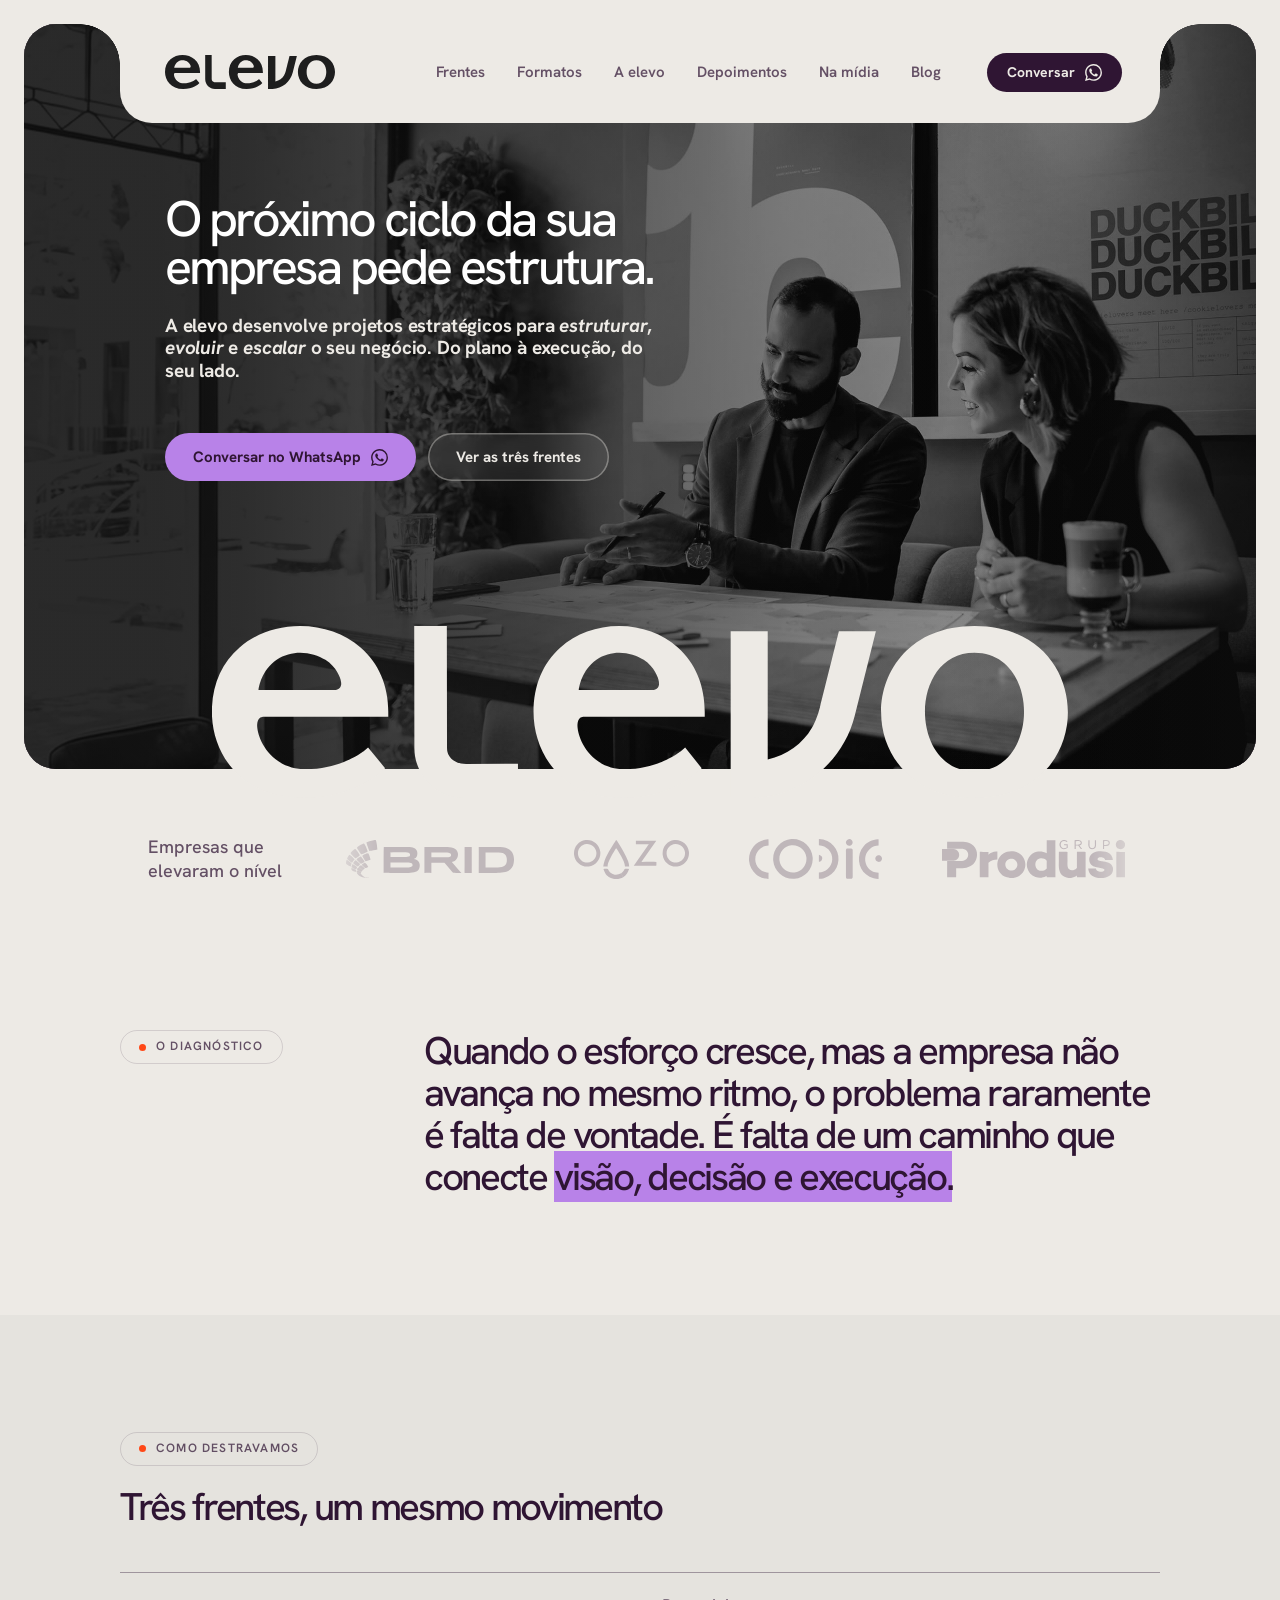
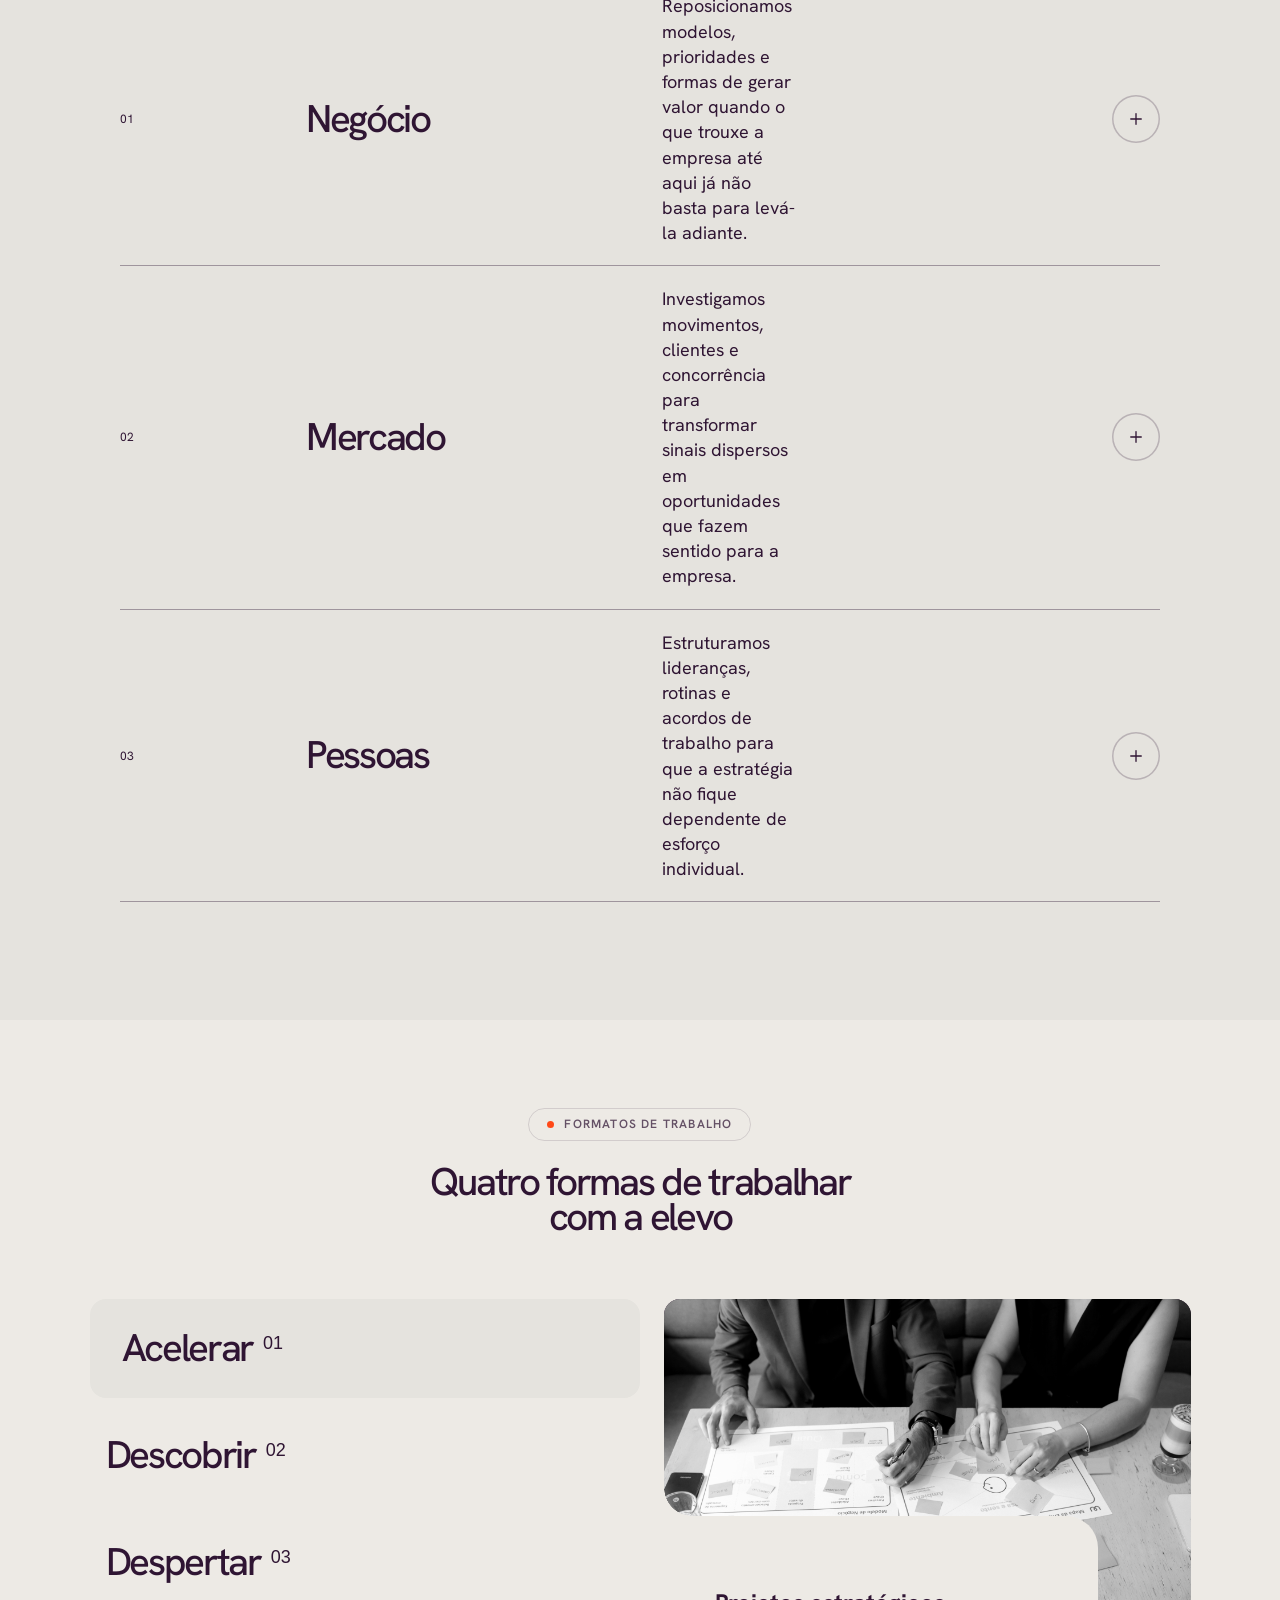
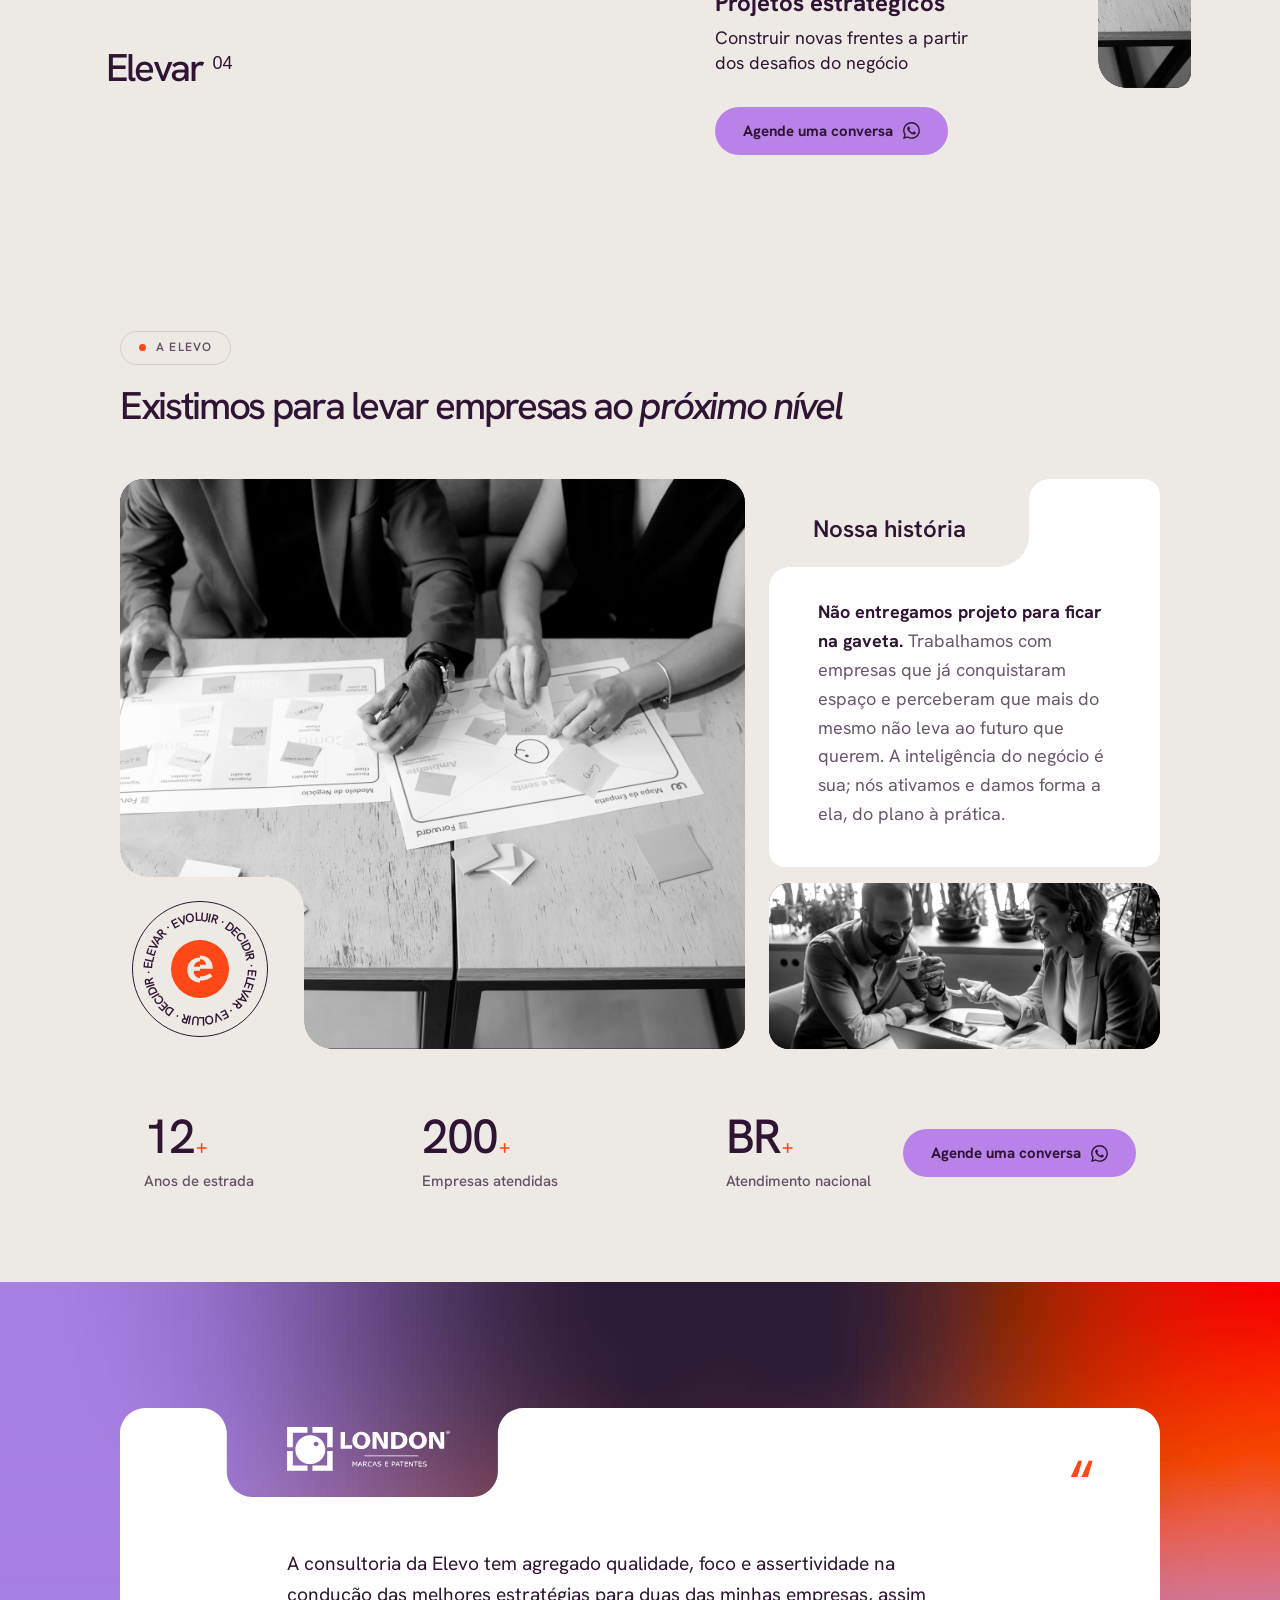
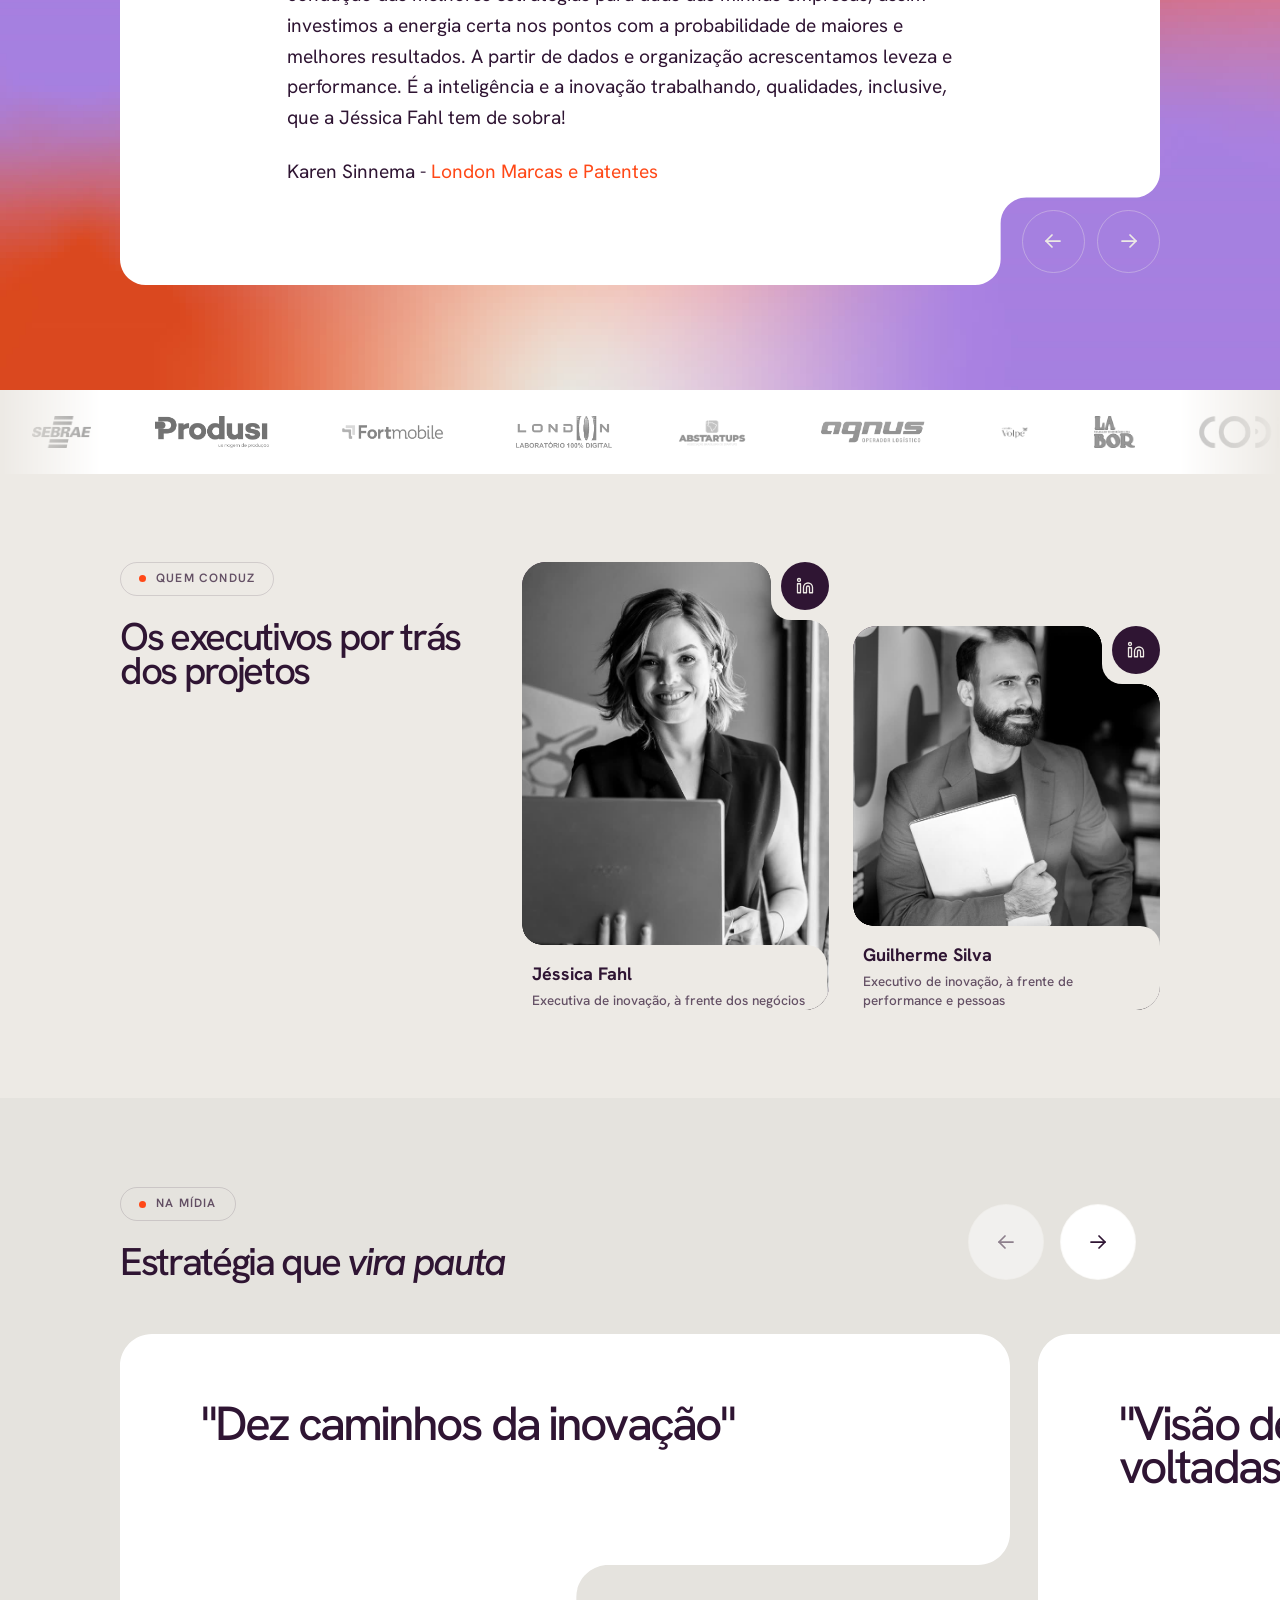
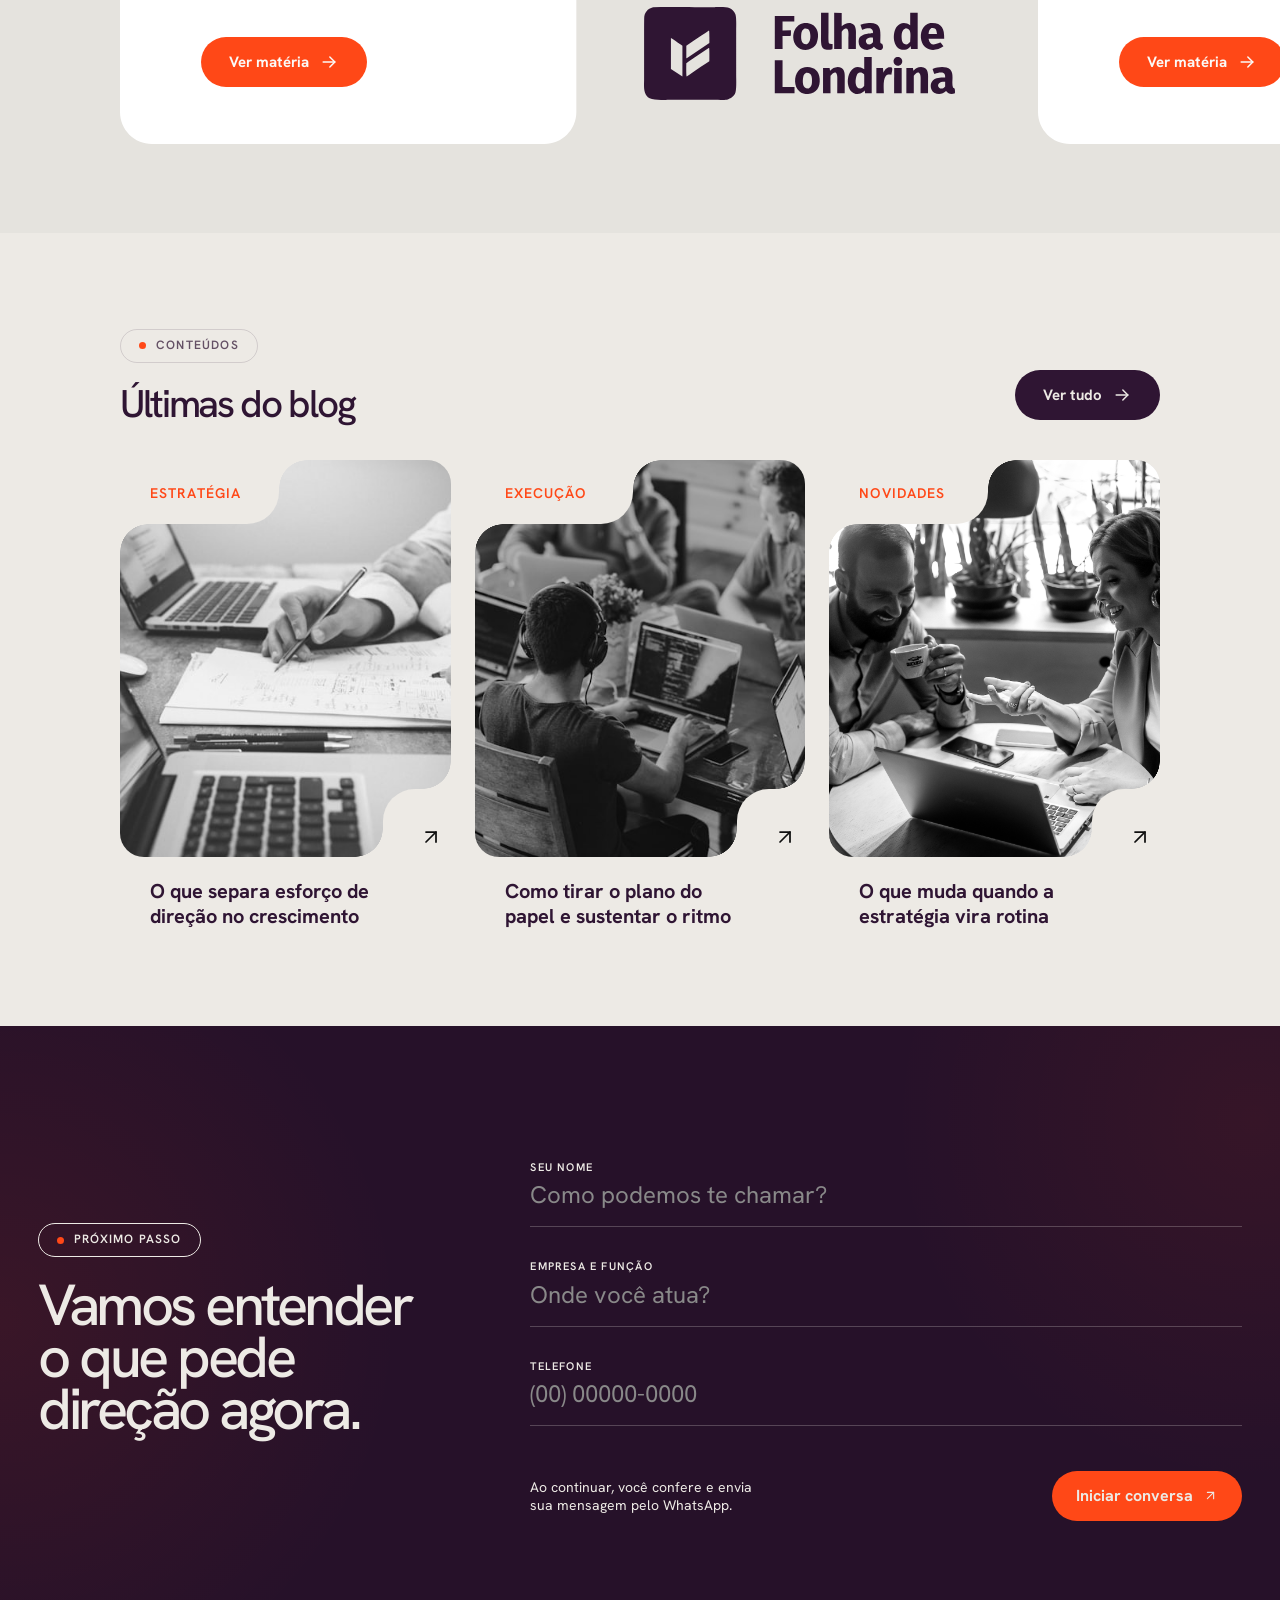
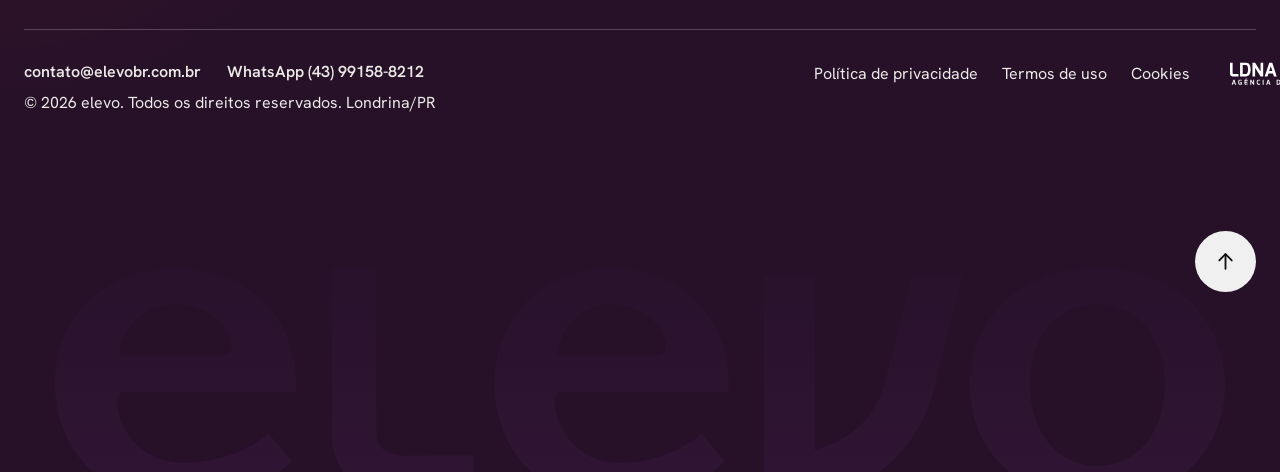
==== commit 48a35eda: "Ship elevo frentes glass icons, copy sentence case, and section polish. Add 3D glass icons with tria" ====
--- a/index.html
+++ b/index.html
@@ -3,997 +3,670 @@
 <head>
 <meta charset="UTF-8">
 <meta name="viewport" content="width=device-width, initial-scale=1">
-<title>elevo - estúdio de inovação estratégica</title>
-<meta name="description" content="A elevo desenvolve projetos estratégicos para estruturar o crescimento da sua empresa, abrir novas oportunidades e escalar o seu modelo de negócio.">
+<title>Elevo - Estúdio de inovação estratégica</title>
+<meta name="description" content="Esforço leva até certo ponto. A elevo desenvolve projetos estratégicos para estruturar, evoluir e escalar o seu negócio. Do plano à execução, em Londrina/PR.">
 <link rel="icon" type="image/svg+xml" href="./img/brand/elevo-simbolo-roxo.svg">
 
 <link rel="preconnect" href="https://fonts.googleapis.com">
 <link rel="preconnect" href="https://fonts.gstatic.com" crossorigin>
-<link href="https://fonts.googleapis.com/css2?family=Hanken+Grotesk:wght@400;600;700;800&display=swap" rel="stylesheet">
-
-<meta property="og:title" content="elevo - estúdio de inovação estratégica">
-<meta property="og:description" content="A elevo desenvolve projetos estratégicos para estruturar o crescimento da sua empresa, abrir novas oportunidades e escalar o seu modelo de negócio.">
+<link href="https://fonts.googleapis.com/css2?family=Hanken+Grotesk:ital,wght@0,400;0,500;0,600;0,700;0,800;1,500;1,600;1,700&display=swap" rel="stylesheet">
+
+<meta property="og:title" content="Elevo - Estúdio de inovação estratégica">
+<meta property="og:description" content="Esforço leva até certo ponto. Direção leva ao próximo nível. Projetos estratégicos do plano à execução, em Londrina/PR.">
 <meta property="og:type" content="website">
 <meta property="og:locale" content="pt_BR">
 
+<link rel="preload" as="image" href="./img/hero/hero-new.jpg" fetchpriority="high">
 <link rel="stylesheet" href="./design_system/tokens.css">
-<link rel="stylesheet" href="./css/main.css">
+<link rel="stylesheet" href="./css/main4.css">
+
+<script type="application/ld+json">
+{
+  "@context": "https://schema.org",
+  "@type": "LocalBusiness",
+  "name": "elevo - estúdio de inovação estratégica",
+  "email": "contato@elevobr.com.br",
+  "telephone": "+55-43-99158-8212",
+  "url": "https://elevobr.com.br",
+  "address": { "@type": "PostalAddress", "addressLocality": "Londrina", "addressRegion": "PR", "addressCountry": "BR" }
+}
+</script>
 </head>
-<body>
+<body id="top">
 <a class="skip-link" href="#main">Pular para o conteúdo</a>
 
-<svg aria-hidden="true" class="sr-only" style="position:absolute;width:0;height:0;overflow:hidden;">
+<!-- Icon sprite -->
+<svg aria-hidden="true" style="position:absolute;width:0;height:0;overflow:hidden">
   <symbol id="i-menu" viewBox="0 0 24 24"><path d="M4 7h16"/><path d="M4 12h16"/><path d="M4 17h16"/></symbol>
   <symbol id="i-x" viewBox="0 0 24 24"><path d="m6 6 12 12"/><path d="m18 6-12 12"/></symbol>
-  <symbol id="i-arrow-right" viewBox="0 0 24 24"><path d="M5 12h14"/><path d="m13 6 6 6-6 6"/></symbol>
-  <symbol id="i-arrow-left" viewBox="0 0 24 24"><path d="M19 12H5"/><path d="m11 6-6 6 6 6"/></symbol>
-  <symbol id="i-calendar" viewBox="0 0 24 24"><rect x="3" y="4" width="18" height="18" rx="2"/><path d="M16 2v4"/><path d="M8 2v4"/><path d="M3 10h18"/></symbol>
-  <symbol id="i-arrow-up" viewBox="0 0 24 24"><path d="M12 19V5"/><path d="m5 12 7-7 7 7"/></symbol>
-  <symbol id="i-arrow-down" viewBox="0 0 24 24"><path d="M12 5v14"/><path d="m19 12-7 7-7-7"/></symbol>
-  <symbol id="i-instagram" viewBox="0 0 24 24"><path d="M12 0C8.74 0 8.333.015 7.053.072 5.775.132 4.905.333 4.14.63c-.789.306-1.459.717-2.126 1.384S.935 3.35.63 4.14C.333 4.905.131 5.775.072 7.053.012 8.333 0 8.74 0 12s.015 3.667.072 4.947c.06 1.277.261 2.148.558 2.913.306.788.717 1.459 1.384 2.126.667.666 1.336 1.079 2.126 1.384.766.296 1.636.499 2.913.558C8.333 23.988 8.74 24 12 24s3.667-.015 4.947-.072c1.277-.06 2.148-.262 2.913-.558.788-.306 1.459-.718 2.126-1.384.666-.667 1.079-1.335 1.384-2.126.296-.765.499-1.636.558-2.913.06-1.28.072-1.687.072-4.947s-.015-3.667-.072-4.947c-.06-1.277-.262-2.149-.558-2.913-.306-.789-.718-1.459-1.384-2.126C21.319 1.347 20.651.935 19.86.63c-.765-.297-1.636-.499-2.913-.558C15.667.012 15.26 0 12 0zm0 2.16c3.203 0 3.585.016 4.85.071 1.17.055 1.805.249 2.227.415.562.217.96.477 1.382.896.419.42.679.819.896 1.381.164.422.36 1.057.413 2.227.057 1.266.07 1.646.07 4.85s-.015 3.585-.074 4.85c-.061 1.17-.256 1.805-.421 2.227-.224.562-.479.96-.899 1.382-.419.419-.824.679-1.38.896-.42.164-1.065.36-2.235.413-1.274.057-1.649.07-4.859.07-3.211 0-3.586-.015-4.859-.074-1.171-.061-1.816-.256-2.236-.421-.569-.224-.96-.479-1.379-.899-.421-.419-.69-.824-.9-1.38-.165-.42-.359-1.065-.42-2.235-.045-1.26-.061-1.649-.061-4.844 0-3.196.016-3.586.061-4.861.061-1.17.255-1.814.42-2.234.21-.57.479-.96.9-1.381.419-.419.81-.689 1.379-.898.42-.166 1.051-.361 2.221-.421 1.275-.045 1.65-.06 4.859-.06l.045.03zm0 3.678c-3.405 0-6.162 2.76-6.162 6.162 0 3.405 2.76 6.162 6.162 6.162 3.405 0 6.162-2.76 6.162-6.162 0-3.405-2.76-6.162-6.162-6.162zM12 16c-2.21 0-4-1.79-4-4s1.79-4 4-4 4 1.79 4 4-1.79 4-4 4zm7.846-10.405c0 .795-.646 1.44-1.44 1.44-.795 0-1.44-.646-1.44-1.44 0-.794.646-1.439 1.44-1.439.793-.001 1.44.645 1.44 1.439z"/></symbol>
-  <symbol id="i-facebook" viewBox="0 0 24 24"><path d="M24 12.073c0-6.627-5.373-12-12-12s-12 5.373-12 12c0 5.99 4.388 10.954 10.125 11.854v-8.385H7.078v-3.47h3.047V9.43c0-3.007 1.792-4.669 4.533-4.669 1.312 0 2.686.235 2.686.235v2.953H15.83c-1.491 0-1.956.925-1.956 1.874v2.25h3.328l-.532 3.47h-2.796v8.385C19.612 23.027 24 18.062 24 12.073z"/></symbol>
-  <symbol id="i-linkedin" viewBox="0 0 24 24"><path d="M20.447 20.452h-3.554v-5.569c0-1.328-.027-3.037-1.852-3.037-1.853 0-2.136 1.445-2.136 2.939v5.667H9.351V9h3.414v1.561h.046c.477-.9 1.637-1.85 3.37-1.85 3.601 0 4.267 2.37 4.267 5.455v6.286zM5.337 7.433c-1.144 0-2.063-.926-2.063-2.065 0-1.138.92-2.063 2.063-2.063 1.14 0 2.064.925 2.064 2.063 0 1.139-.925 2.065-2.064 2.065zm1.782 13.019H3.555V9h3.564v11.452zM22.225 0H1.771C.792 0 0 .774 0 1.729v20.542C0 23.227.792 24 1.771 24h20.451C23.2 24 24 23.227 24 22.271V1.729C24 .774 23.2 0 22.222 0h.003z"/></symbol>
+  <symbol id="i-plus" viewBox="0 0 24 24"><path d="M12 5v14"/><path d="M5 12h14"/></symbol>
+  <symbol id="i-linkedin" viewBox="0 0 24 24"><path d="M16 8a6 6 0 0 1 6 6v7h-4v-7a2 2 0 0 0-2-2 2 2 0 0 0-2 2v7h-4v-7a6 6 0 0 1 6-6z"/><rect width="4" height="12" x="2" y="9"/><circle cx="4" cy="4" r="2"/></symbol>
   <symbol id="i-whatsapp" viewBox="0 0 24 24"><path d="M17.472 14.382c-.297-.149-1.758-.867-2.03-.967-.273-.099-.471-.148-.67.15-.197.297-.767.966-.94 1.164-.173.199-.347.223-.644.075-.297-.15-1.255-.463-2.39-1.475-.883-.788-1.48-1.761-1.653-2.059-.173-.297-.018-.458.13-.606.134-.133.298-.347.446-.52.149-.174.198-.298.298-.497.099-.198.05-.371-.025-.52-.075-.149-.669-1.612-.916-2.207-.242-.579-.487-.5-.669-.51-.173-.008-.371-.01-.57-.01-.198 0-.52.074-.792.372-.272.297-1.04 1.016-1.04 2.479 0 1.462 1.065 2.875 1.213 3.074.149.198 2.096 3.2 5.077 4.487.709.306 1.262.489 1.694.625.712.227 1.36.195 1.871.118.571-.085 1.758-.719 2.006-1.413.248-.694.248-1.289.173-1.413-.074-.124-.272-.198-.57-.347m-5.421 7.403h-.004a9.87 9.87 0 0 1-5.031-1.378l-.361-.214-3.741.982.998-3.648-.235-.374a9.86 9.86 0 0 1-1.51-5.26c.001-5.45 4.436-9.884 9.888-9.884 2.64 0 5.122 1.03 6.988 2.898a9.825 9.825 0 0 1 2.893 6.994c-.003 5.45-4.437 9.884-9.885 9.884m8.413-18.297A11.815 11.815 0 0 0 12.05 0C5.495 0 .16 5.335.157 11.892c0 2.096.547 4.142 1.588 5.945L.057 24l6.305-1.654a11.882 11.882 0 0 0 5.683 1.448h.005c6.554 0 11.89-5.335 11.893-11.893a11.821 11.821 0 0 0-3.48-8.413Z"/></symbol>
 </svg>
 
-<!-- objectBoundingBox clips for the animated shader, matching the exact gradient paths -->
-<svg aria-hidden="true" width="0" height="0" style="position:absolute">
-  <defs>
-    <clipPath id="heroGradClip" clipPathUnits="objectBoundingBox">
-      <path d="M0.99999 0.32272 V0.94622 C0.99999 0.97592 0.98507 1.00000 0.96665 1.00000 H0.40615 C0.39731 1.00000 0.38883 0.99433 0.38258 0.98425 L0.00976 0.38267 C0.00351 0.37258 0.00000 0.35890 0.00000 0.34464 V0.05378 C0.00000 0.02408 0.01493 0.00000 0.03333 0.00000 H0.31950 C0.32836 0.00000 0.33686 0.00568 0.34312 0.01579 C0.39903 0.10601 0.43429 0.16289 0.49021 0.25313 C0.49648 0.26325 0.50498 0.26893 0.51385 0.26893 C0.58036 0.26893 0.86806 0.26893 0.96668 0.26893 C0.98508 0.26893 1.00000 0.29302 1.00000 0.32272 H0.99999 Z"/>
-    </clipPath>
-    <linearGradient id="frenteCornerGrad" x1="0" y1="0" x2="126" y2="141" gradientUnits="userSpaceOnUse">
-      <stop stop-color="#B882E8"/>
-      <stop offset="1" stop-color="#FF4817"/>
-    </linearGradient>
-    <clipPath id="heroGradClipM" clipPathUnits="objectBoundingBox">
-      <path d="M0.47365 0.12004 C0.48076 0.13140 0.49788 0.13884 0.51691 0.13884 H0.95335 C0.97912 0.13884 1.00000 0.15228 1.00000 0.16886 V0.96998 C1.00000 0.98656 0.97912 1.00000 0.95335 1.00000 H0.04665 C0.02088 1.00000 0.00000 0.98656 0.00000 0.96998 V0.03002 C0.00000 0.01344 0.02088 0.00000 0.04665 0.00000 H0.36694 C0.38597 0.00000 0.40309 0.00744 0.41020 0.01879 L0.47365 0.12004 Z"/>
-    </clipPath>
-    <clipPath id="heroAGradClip" clipPathUnits="objectBoundingBox">
-      <path d="M0.00001 0.43241 V0.92794 C0.00001 0.96773 0.01494 1.00000 0.03334 1.00000 H0.59385 C0.60269 1.00000 0.61117 0.99241 0.61742 0.97890 L0.99024 0.51274 C0.99649 0.49923 1.00000 0.48089 1.00000 0.46178 V0.07206 C1.00000 0.03227 0.98507 0.00000 0.96667 0.00000 H0.68050 C0.67164 0.00000 0.66314 0.00762 0.65688 0.02115 C0.60097 0.14204 0.56571 0.21826 0.50979 0.33917 C0.50352 0.35273 0.49502 0.36034 0.48615 0.36034 C0.41964 0.36034 0.13194 0.36034 0.03332 0.36034 C0.01492 0.36034 0.00000 0.39262 0.00000 0.43241 H0.00001 Z"/>
-    </clipPath>
-    <clipPath id="heroAGradClipM" clipPathUnits="objectBoundingBox">
-      <path d="M1.00000 0.97519 C1.00000 0.98889 0.97912 1.00000 0.95335 1.00000 H0.04665 C0.02088 1.00000 0.00000 0.98889 0.00000 0.97519 V0.21550 C0.00000 0.20180 0.02088 0.19070 0.04665 0.19070 H0.72308 C0.74251 0.19070 0.75991 0.18429 0.76675 0.17462 L0.87883 0.01608 C0.88567 0.00640 0.90306 0.00000 0.92250 0.00000 H0.95335 C0.97912 0.00000 1.00000 0.01111 1.00000 0.02481 V0.97519 Z"/>
-    </clipPath>
-  </defs>
-</svg>
-
-<header class="site-header">
-  <div class="wrap">
+<header class="site-header" id="siteHeader">
+  <div class="header-tab">
     <a class="brand-logo" href="#top" aria-label="elevo - ir para o início">
-      <img class="logo-wordmark" src="./img/brand/elevo-logo-roxo.svg" alt="elevo" width="112" height="26">
+      <img src="./img/brand/elevo-logo-nav.svg" alt="elevo" width="170" height="34">
     </a>
-
-    <nav class="main-nav" aria-label="Navegação principal">
-      <a href="#top" class="active">início</a>
-      <a href="#sobre">a elevo</a>
-      <a href="#executivos">executivos</a>
-      <a href="#solucao">solução</a>
-      <a href="#midia">na mídia</a>
-      <a href="#conteudos">conteúdos</a>
-    </nav>
-
-    <div class="header-actions">
-      <a class="btn btn-primary" href="https://wa.me/5543991588212" target="_blank" rel="noopener noreferrer" aria-label="Falar com a elevo pelo WhatsApp">
-        <span class="full">Fale conosco</span>
-        <svg class="icon-fill"><use href="#i-whatsapp"/></svg>
+    <div class="header-right">
+      <nav class="main-nav" aria-label="Navegação principal">
+        <a href="#frentes">Frentes</a>
+        <a href="#formatos">Formatos</a>
+        <a href="#elevo">A elevo</a>
+        <a href="#depoimentos">Depoimentos</a>
+        <a href="#midia">Na mídia</a>
+        <a href="#blog">Blog</a>
+      </nav>
+      <a class="btn btn-dark btn-sm" href="https://wa.me/5543991588212" target="_blank" rel="noopener noreferrer" aria-label="Conversar com a elevo pelo WhatsApp">
+        Conversar
+        <svg class="ic" width="17" height="17" aria-hidden="true"><use href="#i-whatsapp"/></svg>
       </a>
       <button class="nav-toggle" id="navToggle" type="button" aria-label="Abrir menu" aria-expanded="false" aria-controls="mobileNav">
-        <svg><use href="#i-menu"/></svg>
+        <svg class="ic-stroke" width="22" height="22" aria-hidden="true"><use href="#i-menu"/></svg>
       </button>
     </div>
   </div>
 </header>
 
 <nav class="mobile-nav" id="mobileNav" aria-label="Navegação mobile">
-  <a href="#top">início</a>
-  <a href="#sobre">a elevo</a>
-  <a href="#executivos">executivos</a>
-  <a href="#solucao">solução</a>
-  <a href="#midia">na mídia</a>
-  <a href="#conteudos">conteúdos</a>
-  <a class="btn btn-primary" href="https://wa.me/5543991588212" target="_blank" rel="noopener noreferrer">
-    Conversar no WhatsApp <svg class="icon-fill"><use href="#i-whatsapp"/></svg>
+  <a href="#frentes">Frentes</a>
+  <a href="#formatos">Formatos</a>
+  <a href="#elevo">A elevo</a>
+  <a href="#depoimentos">Depoimentos</a>
+  <a href="#midia">Na mídia</a>
+  <a href="#blog">Blog</a>
+  <a class="btn btn-dark" href="https://wa.me/5543991588212" target="_blank" rel="noopener noreferrer">
+    Conversar no WhatsApp
+    <svg class="ic" width="18" height="18" aria-hidden="true"><use href="#i-whatsapp"/></svg>
   </a>
 </nav>
 
 <main id="main">
-  <section id="top" class="hero">
-    <div class="wrap hero-wrap">
-      <div class="hero-composer" id="heroComposer" data-variant="a">
-        <!-- Opção A — hero desktop (Figma 11:58) + mobile (7:36) -->
-        <div class="hero-variant hero-variant--a" data-hero-panel="a">
-          <div class="hero-frame hero-frame--a">
-            <div class="hero-a-desktop">
-              <div class="hero-a-art" aria-hidden="true">
-                <svg class="hero-a-gradient" preserveAspectRatio="none" viewBox="0 0 1291 609" fill="none" xmlns="http://www.w3.org/2000/svg">
-                  <path d="M0.013916 263.338V565.113C0.013916 589.347 19.2839 609 43.0458 609H766.659C778.069 609 789.021 604.377 797.089 596.148L1278.4 312.258C1286.47 304.029 1291 292.86 1291 281.223V43.8872C1291 19.6531 1271.73 0 1247.97 0H878.523C867.085 0 856.119 4.63758 848.037 12.8806C775.85 86.502 730.337 132.92 658.136 206.556C650.04 214.813 639.074 219.45 627.623 219.45C541.753 219.45 170.339 219.45 43.0181 219.45C19.2562 219.45 0 239.103 0 263.338H0.013916Z" fill="url(#heroAGradDesk)"/>
-                  <defs>
-                    <linearGradient id="heroAGradDesk" x1="645.134" y1="36.1967" x2="645.515" y2="609" gradientUnits="userSpaceOnUse">
-                      <stop stop-color="#B882E8"/>
-                      <stop offset="1" stop-color="#FF4817"/>
-                    </linearGradient>
-                  </defs>
-                </svg>
-                <canvas id="heroShaderA" aria-hidden="true"></canvas>
+
+  <!-- ============ HERO ============ -->
+  <section class="hero" aria-labelledby="heroTitle">
+    <div class="hero-frame anim anim-frame">
+      <figure class="hero-banner">
+        <img class="hero-photo" src="./img/hero/hero-new.jpg" alt="Jéssica e Guilherme, executivos da elevo, trabalhando juntos sobre um plano na mesa" fetchpriority="high">
+        <span class="hero-filter" aria-hidden="true"></span>
+      </figure>
+
+      <div class="hero-stage">
+        <div class="hero-copy">
+          <h1 id="heroTitle" class="hero-title anim anim-copy">O próximo ciclo da sua empresa pede estrutura.</h1>
+          <div class="hero-sub-wrap">
+            <p class="hero-sub anim anim-sub">A elevo desenvolve projetos estratégicos para <em>estruturar</em>, <em>evoluir</em> e <em>escalar</em> o seu negócio. Do plano à execução, do seu lado.</p>
+            <div class="hero-ctas anim anim-ctas">
+              <a class="btn btn-malva" href="https://wa.me/5543991588212" target="_blank" rel="noopener noreferrer">
+                Conversar no WhatsApp
+                <svg class="ic" width="17" height="17" aria-hidden="true"><use href="#i-whatsapp"/></svg>
+              </a>
+              <a class="btn btn-glass" href="#frentes">Ver as três frentes</a>
+            </div>
+          </div>
+        </div>
+      </div>
+
+      <img class="hero-biglogo" src="./img/brand/elevo-logo-hero.svg" alt="" aria-hidden="true" width="1300" height="260">
+    </div>
+
+    <div class="hero-ticker anim anim-ticker" aria-label="Empresas que já trabalharam com a elevo">
+      <p class="ticker-label">Empresas que elevaram o nível</p>
+      <!-- 5 logos vetorizadas (Figma 135:697), repetidas para o loop -->
+      <div class="ticker">
+        <div class="ticker-track">
+          <ul class="ticker-set" role="list">
+            <li><img src="./img/clientes/vector/brid.svg" alt="" width="168" height="38" loading="lazy"></li>
+            <li><img src="./img/clientes/vector/oazo.svg" alt="" width="115" height="39" loading="lazy"></li>
+            <li><img src="./img/clientes/vector/codie.svg" alt="" width="133" height="40" loading="lazy"></li>
+            <li><img src="./img/clientes/vector/produsi.svg" alt="" width="183" height="38" loading="lazy"></li>
+            <li><img src="./img/clientes/vector/sebrae.svg" alt="" width="127" height="68" loading="lazy"></li>
+            <li><img src="./img/clientes/vector/brid.svg" alt="" width="168" height="38" loading="lazy"></li>
+            <li><img src="./img/clientes/vector/oazo.svg" alt="" width="115" height="39" loading="lazy"></li>
+            <li><img src="./img/clientes/vector/codie.svg" alt="" width="133" height="40" loading="lazy"></li>
+            <li><img src="./img/clientes/vector/produsi.svg" alt="" width="183" height="38" loading="lazy"></li>
+            <li><img src="./img/clientes/vector/sebrae.svg" alt="" width="127" height="68" loading="lazy"></li>
+            <li><img src="./img/clientes/vector/brid.svg" alt="" width="168" height="38" loading="lazy"></li>
+            <li><img src="./img/clientes/vector/oazo.svg" alt="" width="115" height="39" loading="lazy"></li>
+            <li><img src="./img/clientes/vector/codie.svg" alt="" width="133" height="40" loading="lazy"></li>
+            <li><img src="./img/clientes/vector/produsi.svg" alt="" width="183" height="38" loading="lazy"></li>
+            <li><img src="./img/clientes/vector/sebrae.svg" alt="" width="127" height="68" loading="lazy"></li>
+          </ul>
+          <ul class="ticker-set" role="list" aria-hidden="true">
+            <li><img src="./img/clientes/vector/brid.svg" alt="" width="168" height="38" loading="lazy"></li>
+            <li><img src="./img/clientes/vector/oazo.svg" alt="" width="115" height="39" loading="lazy"></li>
+            <li><img src="./img/clientes/vector/codie.svg" alt="" width="133" height="40" loading="lazy"></li>
+            <li><img src="./img/clientes/vector/produsi.svg" alt="" width="183" height="38" loading="lazy"></li>
+            <li><img src="./img/clientes/vector/sebrae.svg" alt="" width="127" height="68" loading="lazy"></li>
+            <li><img src="./img/clientes/vector/brid.svg" alt="" width="168" height="38" loading="lazy"></li>
+            <li><img src="./img/clientes/vector/oazo.svg" alt="" width="115" height="39" loading="lazy"></li>
+            <li><img src="./img/clientes/vector/codie.svg" alt="" width="133" height="40" loading="lazy"></li>
+            <li><img src="./img/clientes/vector/produsi.svg" alt="" width="183" height="38" loading="lazy"></li>
+            <li><img src="./img/clientes/vector/sebrae.svg" alt="" width="127" height="68" loading="lazy"></li>
+            <li><img src="./img/clientes/vector/brid.svg" alt="" width="168" height="38" loading="lazy"></li>
+            <li><img src="./img/clientes/vector/oazo.svg" alt="" width="115" height="39" loading="lazy"></li>
+            <li><img src="./img/clientes/vector/codie.svg" alt="" width="133" height="40" loading="lazy"></li>
+            <li><img src="./img/clientes/vector/produsi.svg" alt="" width="183" height="38" loading="lazy"></li>
+            <li><img src="./img/clientes/vector/sebrae.svg" alt="" width="127" height="68" loading="lazy"></li>
+          </ul>
+        </div>
+      </div>
+    </div>
+  </section>
+
+  <!-- ============ DIAGNÓSTICO ============ -->
+  <section class="diag" id="diagnostico" aria-labelledby="diagLabel">
+    <div class="diag-grid">
+      <div class="diag-label">
+        <p class="pill-label" id="diagLabel"><span class="dot" aria-hidden="true"></span>O diagnóstico</p>
+      </div>
+      <p class="diag-text">
+        <span class="ph">Quando o esforço cresce,</span>
+        <span class="ph">mas a empresa não avança no mesmo ritmo,</span>
+        <span class="ph">o problema raramente é falta de vontade.</span>
+        <span class="ph">É falta de um caminho que conecte <mark class="hl-mark">visão, decisão e execução.</mark></span>
+      </p>
+    </div>
+  </section>
+
+  <!-- ============ FRENTES (como destravamos) ============ -->
+  <section class="sec-frentes" id="frentes" aria-labelledby="frentesTitle">
+    <div class="frentes-wrap">
+      <div class="sec-head">
+        <p class="pill-label"><span class="dot" aria-hidden="true"></span>Como destravamos</p>
+        <h2 class="sec-title" id="frentesTitle">Três frentes, um mesmo movimento</h2>
+      </div>
+
+      <div class="front-list" data-accordion>
+        <article class="front">
+          <button class="front-head" type="button" id="frontHead1" aria-expanded="false" aria-controls="frontBody1">
+            <span class="front-num" aria-hidden="true">01</span>
+            <span class="front-titulo">Negócio</span>
+            <span class="front-desc">Reposicionamos modelos, prioridades e formas de gerar valor quando o que trouxe a empresa até aqui já não basta para levá-la adiante.</span>
+            <span class="front-toggle" aria-hidden="true"><svg class="ic-stroke" width="18" height="18"><use href="#i-plus"/></svg></span>
+          </button>
+          <div class="front-body" id="frontBody1" role="region" aria-labelledby="frontHead1">
+            <div class="front-body-in">
+              <div class="front-body-grid">
+                <div class="front-about">
+                  <p>Quando o modelo atual não sustenta o próximo nível, repensamos como a sua empresa gera valor, cresce e se diferencia.</p>
+                  <p class="front-resultado">Você implanta novas formas de crescer, vender e competir.</p>
+                </div>
+                <ul class="front-labs" role="list">
+                  <li>Negócio lab</li>
+                  <li>Produto lab</li>
+                  <li>Posiciona lab</li>
+                </ul>
               </div>
-              <div class="hero-a-layout">
-                <div class="hero-a-col hero-a-col--copy">
-                  <h1 class="hero-headline hero-headline--a">
-                    <span class="hero-headline-line">O crescimento</span>
-                    <span class="hero-headline-line">da sua empresa exige mais do que esforço</span>
-                  </h1>
-                  <div class="hero-a-card">
-                    <p class="hero-lead hero-lead--a">A elevo desenvolve projetos estratégicos para estruturar o crescimento da sua empresa, abrir novas oportunidades e escalar o seu modelo de negócio. Do plano à execução, do seu lado.</p>
-                    <div class="hero-ctas hero-ctas--a">
-                      <a class="btn btn-hero btn-hero-primary" href="https://wa.me/5543991588212" target="_blank" rel="noopener noreferrer">
-                        Fale no WhatsApp <svg class="icon-fill"><use href="#i-whatsapp"/></svg>
-                      </a>
-                      <a class="btn btn-hero btn-hero-outline" href="#solucao">Conheça as soluções</a>
-                    </div>
-                  </div>
+            </div>
+          </div>
+          <span class="front-visual front-visual--3d" aria-hidden="true">
+            <img src="./img/icons/icon-3d-glass-negocio.png" alt="" width="128" height="128" loading="lazy">
+          </span>
+        </article>
+
+        <article class="front">
+          <button class="front-head" type="button" id="frontHead2" aria-expanded="false" aria-controls="frontBody2">
+            <span class="front-num" aria-hidden="true">02</span>
+            <span class="front-titulo">Mercado</span>
+            <span class="front-desc">Investigamos movimentos, clientes e concorrência para transformar sinais dispersos em oportunidades que fazem sentido para a empresa.</span>
+            <span class="front-toggle" aria-hidden="true"><svg class="ic-stroke" width="18" height="18"><use href="#i-plus"/></svg></span>
+          </button>
+          <div class="front-body" id="frontBody2" role="region" aria-labelledby="frontHead2">
+            <div class="front-body-in">
+              <div class="front-body-grid">
+                <div class="front-about">
+                  <p>Tendências, comportamentos e movimentos competitivos viram um mapa claro das próximas frentes de expansão.</p>
+                  <p class="front-resultado">Oportunidade vira venda e crescimento.</p>
                 </div>
-                <div class="hero-a-portrait-wrap">
-                  <img class="hero-a-portrait" src="./img/hero/hero-a-portrait.jpg" alt="" width="541" height="520" fetchpriority="high">
+                <ul class="front-labs" role="list">
+                  <li>Persona lab</li>
+                  <li>Tendências lab</li>
+                </ul>
+              </div>
+            </div>
+          </div>
+          <span class="front-visual front-visual--3d" aria-hidden="true">
+            <img src="./img/icons/icon-3d-glass-mercado.png" alt="" width="128" height="128" loading="lazy">
+          </span>
+        </article>
+
+        <article class="front">
+          <button class="front-head" type="button" id="frontHead3" aria-expanded="false" aria-controls="frontBody3">
+            <span class="front-num" aria-hidden="true">03</span>
+            <span class="front-titulo">Pessoas</span>
+            <span class="front-desc">Estruturamos lideranças, rotinas e acordos de trabalho para que a estratégia não fique dependente de esforço individual.</span>
+            <span class="front-toggle" aria-hidden="true"><svg class="ic-stroke" width="18" height="18"><use href="#i-plus"/></svg></span>
+          </button>
+          <div class="front-body" id="frontBody3" role="region" aria-labelledby="frontHead3">
+            <div class="front-body-in">
+              <div class="front-body-grid">
+                <div class="front-about">
+                  <p>Liderança, estrutura e rotina para executar melhor. Mudança que não passa pela equipe não dura.</p>
+                  <p class="front-resultado">Você gera mais resultado com o mesmo time.</p>
                 </div>
+                <ul class="front-labs" role="list">
+                  <li>Liderança lab</li>
+                  <li>Cultura lab</li>
+                  <li>Performa lab</li>
+                </ul>
               </div>
             </div>
-            <div class="hero-a-mobile">
-              <div class="hero-a-m-stage">
-                <div class="hero-a-m-visual" aria-hidden="true">
-                  <div class="hero-a-m-bg-wrap">
-                    <svg class="hero-a-m-bg" preserveAspectRatio="none" viewBox="0 0 343 645" fill="none" xmlns="http://www.w3.org/2000/svg">
-                      <path d="M343 629C343 637.837 335.837 645 327 645H16C7.16345 645 0 637.837 0 629V139C0 130.163 7.16344 123 16 123H248.018C254.682 123 260.649 118.869 262.994 112.63L301.439 10.3695C303.785 4.1312 309.751 0 316.416 0H327C335.837 0 343 7.16344 343 16V629Z" fill="url(#heroAGradMob)"/>
-                      <defs>
-                        <linearGradient id="heroAGradMob" x1="171.597" y1="31.6795" x2="170.5" y2="532.998" gradientUnits="userSpaceOnUse">
-                          <stop stop-color="#B882E8"/>
-                          <stop offset="1" stop-color="#FF4817"/>
-                        </linearGradient>
-                      </defs>
-                    </svg>
-                    <canvas id="heroShaderAM" aria-hidden="true"></canvas>
-                  </div>
-                </div>
-                <div class="hero-a-m-portrait-wrap">
-                  <img class="hero-a-m-portrait" src="./img/hero/hero-a-portrait.jpg" alt="Executivos em reunião estratégica" width="304" height="280" loading="eager">
-                </div>
-              </div>
-              <h1 class="hero-headline hero-headline--am">
-                <span class="hero-headline-line">O crescimento</span>
-                <span class="hero-headline-line">da sua empresa exige</span>
-                <span class="hero-headline-line">mais do que esforço</span>
-              </h1>
-              <div class="hero-a-m-copy">
-                <p class="hero-lead hero-lead--am">A elevo desenvolve projetos estratégicos para estruturar o crescimento da sua empresa, abrir novas oportunidades e escalar o seu modelo de negócio. Do plano à execução, do seu lado.</p>
-                <div class="hero-ctas hero-ctas--am">
-                  <a class="btn btn-hero btn-hero-primary" href="https://wa.me/5543991588212" target="_blank" rel="noopener noreferrer">
-                    Fale no WhatsApp <svg class="icon-fill"><use href="#i-whatsapp"/></svg>
-                  </a>
-                  <a class="btn btn-hero btn-hero-outline" href="#solucao">Conheça as soluções</a>
-                </div>
-              </div>
-            </div>
           </div>
-        </div>
-
-        <!-- Opção B — hero shader + card copy -->
-        <div class="hero-variant hero-variant--c" data-hero-panel="c" hidden>
-          <div class="hero-stage">
-            <div class="hero-bg hero-bg--desktop">
-              <svg class="hero-shape" preserveAspectRatio="none" viewBox="0 0 1291 816" fill="none" xmlns="http://www.w3.org/2000/svg" aria-hidden="true">
-                <path d="M311.33 816H43.032C19.2701 816 0 796.347 0 772.113V498.482C0 459.388 46.3592 439.805 73.4621 467.447L341.76 741.078C368.863 768.719 349.676 816 311.33 816Z" fill="#2F1533"/>
-                <path d="M1290.99 263.338V772.113C1290.99 796.347 1271.72 816 1247.95 816H524.341C512.931 816 501.979 811.377 493.911 803.148L12.6018 312.258C4.53333 304.029 0 292.86 0 281.223V43.8872C0 19.6531 19.2701 0 43.0319 0H412.477C423.915 0 434.881 4.63758 442.963 12.8806C515.15 86.502 560.663 132.92 632.864 206.556C640.96 214.813 651.926 219.45 663.377 219.45C749.247 219.45 1120.66 219.45 1247.98 219.45C1271.74 219.45 1291 239.103 1291 263.338H1290.99Z" fill="url(#heroGradFillC)"/>
+          <span class="front-visual front-visual--3d" aria-hidden="true">
+            <img src="./img/icons/icon-3d-glass-pessoas.png" alt="" width="128" height="128" loading="lazy">
+          </span>
+        </article>
+      </div>
+    </div>
+  </section>
+
+  <!-- ============ FORMATOS DE TRABALHO ============ -->
+  <section class="sec-formatos" id="formatos" aria-labelledby="formatosTitle">
+    <div class="formatos-head">
+      <p class="pill-label"><span class="dot" aria-hidden="true"></span>Formatos de trabalho</p>
+      <h2 class="sec-title sec-title-center" id="formatosTitle">Quatro formas de trabalhar<br>com a elevo</h2>
+    </div>
+
+    <div class="formatos-grid">
+      <div class="formato-tabs" role="tablist" aria-label="Formatos de trabalho">
+        <button class="formato-tab is-active" type="button" role="tab" id="ftab1" aria-selected="true" aria-controls="formatoPanel"
+          data-nome="Projetos estratégicos" data-desc="Construir novas frentes a partir dos desafios do negócio">
+          <span class="formato-verbo">Acelerar</span><span class="formato-num" aria-hidden="true">01</span>
+        </button>
+        <button class="formato-tab" type="button" role="tab" id="ftab2" aria-selected="false" aria-controls="formatoPanel"
+          data-nome="Módulos estratégicos" data-desc="Revelar caminhos, riscos e oportunidades antes de avançar">
+          <span class="formato-verbo">Descobrir</span><span class="formato-num" aria-hidden="true">02</span>
+        </button>
+        <button class="formato-tab" type="button" role="tab" id="ftab3" aria-selected="false" aria-controls="formatoPanel"
+          data-nome="Workshops" data-desc="Ativar novas formas de pensar e agir no time">
+          <span class="formato-verbo">Despertar</span><span class="formato-num" aria-hidden="true">03</span>
+        </button>
+        <button class="formato-tab" type="button" role="tab" id="ftab4" aria-selected="false" aria-controls="formatoPanel"
+          data-nome="Mentoria" data-desc="Manter o negócio em movimento, com foco, ritmo e direção">
+          <span class="formato-verbo">Elevar</span><span class="formato-num" aria-hidden="true">04</span>
+        </button>
+      </div>
+
+      <div class="formato-visual" id="formatoPanel" role="tabpanel" aria-labelledby="ftab1">
+        <figure class="formato-photo">
+          <img class="formato-img is-active" src="./img/hero/hero-workshop.jpg" alt="Sessão de trabalho da elevo com modelo de negócio sobre a mesa" width="1024" height="683">
+          <img class="formato-img" src="./img/post-estrategia.jpg" alt="Material de estratégia da elevo" loading="lazy" width="1024" height="683">
+          <img class="formato-img" src="./img/post-execucao.jpg" alt="Execução de projeto da elevo" loading="lazy" width="1024" height="683">
+          <img class="formato-img" src="./img/hero/hero-b-photo.jpg" alt="Executivos da elevo trabalhando sobre um plano" loading="lazy" width="580" height="940">
+          <span class="formato-notch" aria-hidden="true"></span>
+        </figure>
+        <div class="formato-content">
+          <div class="formato-info">
+            <h3 class="formato-nome">Projetos estratégicos</h3>
+            <p class="formato-desc">Construir novas frentes a partir dos desafios do negócio</p>
+          </div>
+          <a class="btn btn-malva" href="https://wa.me/5543991588212" target="_blank" rel="noopener noreferrer">
+            Agende uma conversa
+            <svg class="ic" width="17" height="17" aria-hidden="true"><use href="#i-whatsapp"/></svg>
+          </a>
+        </div>
+      </div>
+    </div>
+  </section>
+
+  <!-- ============ A ELEVO ============ -->
+  <section class="sec-elevo" id="elevo" aria-labelledby="elevoTitle">
+    <div class="elevo-wrap">
+      <div class="sec-head">
+        <p class="pill-label"><span class="dot" aria-hidden="true"></span>A elevo</p>
+        <h2 class="sec-title" id="elevoTitle">Existimos para levar empresas ao <em>próximo nível</em></h2>
+      </div>
+
+      <div class="elevo-grid">
+        <figure class="elevo-photo">
+          <img src="./img/hero/hero-workshop.jpg" alt="Sessão de trabalho da elevo com modelo de negócio e mapa de empatia sobre a mesa" loading="lazy" width="1024" height="683">
+          <span class="elevo-photo-notch" aria-hidden="true">
+            <span class="selo">
+              <svg class="selo-ring" viewBox="0 0 128 128" aria-hidden="true">
                 <defs>
-                  <linearGradient id="heroGradFillC" x1="645.866" y1="48.5" x2="645.182" y2="816" gradientUnits="userSpaceOnUse">
-                    <stop stop-color="#B882E8"/>
-                    <stop offset="1" stop-color="#FF4817"/>
-                  </linearGradient>
+                  <!-- circunferência ≈ 2π·50 ≈ 314.2 -->
+                  <path id="seloPath" d="M64,64 m-50,0 a50,50 0 1,1 100,0 a50,50 0 1,1 -100,0"/>
                 </defs>
+                <text class="selo-texto">
+                  <textPath href="#seloPath" textLength="314.2" lengthAdjust="spacing">elevar · evoluir · decidir · elevar · evoluir · decidir ·</textPath>
+                </text>
               </svg>
-              <canvas id="heroShader" aria-hidden="true"></canvas>
-            </div>
-            <div class="hero-c-m-stage">
-              <div class="hero-bg hero-bg--mobile">
-                <svg class="hero-shape" preserveAspectRatio="none" viewBox="0 0 343 533" fill="none" xmlns="http://www.w3.org/2000/svg" aria-hidden="true">
-                  <path d="M162.461 63.9835C164.902 70.0363 170.774 74 177.3 74H327C335.837 74 343 81.1634 343 90V517C343 525.837 335.837 533 327 533H16C7.16345 533 0 525.837 0 517V16C0 7.16344 7.16344 0 16 0H125.861C132.387 0 138.259 3.96376 140.7 10.0165L162.461 63.9835Z" fill="url(#heroGradFillCM)"/>
-                  <defs>
-                    <linearGradient id="heroGradFillCM" x1="171.597" y1="31.6795" x2="170.5" y2="532.998" gradientUnits="userSpaceOnUse">
-                      <stop stop-color="#B882E8"/>
-                      <stop offset="1" stop-color="#FF4817"/>
-                    </linearGradient>
-                  </defs>
-                </svg>
-                <canvas id="heroShaderM" aria-hidden="true"></canvas>
-              </div>
-              <div class="hero-c-photo">
-                <img src="./img/hero/hero-b-photo.jpg" alt="Equipe em reunião estratégica com business model canvas" width="527" height="705" loading="eager">
-              </div>
-            </div>
-            <svg class="hero-darkblock-m" preserveAspectRatio="none" viewBox="0 0 126 141" fill="none" xmlns="http://www.w3.org/2000/svg" aria-hidden="true">
-              <path d="M110.672 141H15.2971C6.85016 141 0 133.334 0 123.882V17.1517C0 1.90302 16.4798 -5.73513 26.1144 5.04651L121.489 111.777C131.124 122.558 124.303 141 110.672 141Z" fill="#2F1533"/>
-            </svg>
-            <img class="hero-symbol" src="./img/brand/elevo-simbolo-branco.svg" alt="" aria-hidden="true">
-            <h1 class="hero-headline hero-headline--c">
-              <span class="hero-headline-line">O crescimento</span>
-              <span class="hero-headline-line">da sua empresa exige</span>
-              <span class="hero-headline-line">mais do que esforço</span>
-            </h1>
-            <div class="hero-c-card">
-              <p class="hero-lead hero-lead--c">A elevo desenvolve projetos estratégicos para estruturar o crescimento da sua empresa, abrir novas oportunidades e escalar o seu modelo de negócio. Do plano à execução, do seu lado.</p>
-              <div class="hero-ctas hero-ctas--c">
-                <a class="btn btn-hero btn-hero-primary" href="https://wa.me/5543991588212" target="_blank" rel="noopener noreferrer">
-                  Fale no WhatsApp <svg class="icon-fill"><use href="#i-whatsapp"/></svg>
-                </a>
-                <a class="btn btn-hero btn-hero-outline" href="#solucao">Conheça as soluções</a>
-              </div>
+              <span class="selo-core">
+                <svg viewBox="440 435 200 210" width="30" height="32" aria-hidden="true"><path fill="#edeae5" d="M501.78,551.93c1.16-.73,2.41-.85,3.19-.85h35.01v-12.96h84.78v-4.73c0-25.79-9.22-47.5-26.64-62.72-15.34-13.45-36.01-20.85-58.14-20.85v12.96c-22.13,0-42.77,7.4-58.13,20.85-17.42,15.23-26.62,36.93-26.62,62.72,0,39.6,26.53,82.18,84.76,83.83v-12.96c1.16.02,2.34.05,3.55.05,47.54,0,73.98-24.97,75.06-26.03l3.14-3.03-16.36-20-3.66,3.03c-.21.19-22.22,18.04-56.13,18.04-1.91,0-3.78-.09-5.6-.26v12.96c-7.75-.83-14.63-3.26-20.5-7.23-17.73-11.96-21.4-31.35-20.71-36.67.17-1.39.57-4.61,3-6.15ZM517.5,495.62c7.05-4.87,14.92-6.88,22.48-6.9v-12.96c9.17-.02,17.94,2.84,24.35,7.02,10.78,7.07,14.45,17.59,15.01,21.23.19,1.18.57,3.62-.87,5.63-1.49,2.03-4.02,2.46-4.94,2.55h-33.55v12.96h-39.95c.38-2.91,2.79-19.43,17.47-29.53Z"/></svg>
+              </span>
+            </span>
+          </span>
+        </figure>
+
+        <div class="elevo-col">
+          <div class="story-card">
+            <span class="story-notch" aria-hidden="true"></span>
+            <h3 class="story-label">Nossa história</h3>
+            <div class="story-body">
+              <p><strong>Não entregamos projeto para ficar na gaveta.</strong> Trabalhamos com empresas que já conquistaram espaço e perceberam que mais do mesmo não leva ao futuro que querem. A inteligência do negócio é sua; nós ativamos e damos forma a ela, do plano à prática.</p>
             </div>
           </div>
-        </div>
-
-        <button class="hero-ab-toggle" id="heroAbToggle" type="button" aria-pressed="false" aria-label="Hero opção A. Clique para alternar.">A</button>
-      </div>
-
-      <div class="hero-logos reveal">
-        <p class="hero-logos-label">Empresas que elevaram o nível</p>
-        <ul aria-label="Principais clientes da elevo">
-          <li><img loading="lazy" src="./img/clientes/sebrae.png" alt="Sebrae" height="32"></li>
-          <li><img loading="lazy" src="./img/clientes/fortmobile.png" alt="Fortmobile" height="32"></li>
-          <li><img loading="lazy" src="./img/clientes/produsi.png" alt="Produsi Metalúrgica" height="32"></li>
-          <li><img loading="lazy" src="./img/clientes/london.png" alt="London" height="32"></li>
-          <li><img loading="lazy" src="./img/clientes/abstartups.png" alt="Abstartups" height="32"></li>
+          <figure class="elevo-photo-sm">
+            <img src="./img/photo-partners.jpg" alt="Executivos da elevo conversando durante uma reunião" loading="lazy" width="800" height="600">
+          </figure>
+        </div>
+      </div>
+
+      <div class="elevo-stats">
+        <ul class="elevo-stats-list" role="list">
+          <li><p class="stat-num">12<span class="stat-suf">+</span></p><p class="stat-label">Anos de estrada</p></li>
+          <li><p class="stat-num">200<span class="stat-suf">+</span></p><p class="stat-label">Empresas atendidas</p></li>
+          <li><p class="stat-num">BR<span class="stat-suf">+</span></p><p class="stat-label">Atendimento nacional</p></li>
         </ul>
-      </div>
-    </div>
-  </section>
-
-  <!-- Seção 1 - Travando (o diagnóstico) -->
-  <section id="diagnostico" class="travando">
-    <div class="wrap">
-      <div class="travando-panel reveal">
-        <header class="travando-head">
-          <p class="eyebrow">O diagnóstico</p>
-          <h2>O que está travando o seu próximo nível?</h2>
-          <p class="lead">A sua empresa tem potencial, mas o crescimento empacou. Iniciativa que não gera retorno e operação abaixo do ponto mostram uma coisa: evoluir sem direção custa caro.</p>
-        </header>
-        <div class="pain-cloud" role="list" aria-label="Sinais comuns de travamento">
-          <div class="pain-cloud-row" role="presentation">
-            <a class="pain-chip reveal" style="--i:0" href="#frente-pessoas" role="listitem">Equipe que não performa</a>
-            <a class="pain-chip reveal" style="--i:1" href="#frente-negocio" role="listitem">Esforço sem resultado</a>
-            <a class="pain-chip reveal" style="--i:2" href="#frente-mercado" role="listitem">Reação tardia ao mercado</a>
-          </div>
-          <div class="pain-cloud-row" role="presentation">
-            <a class="pain-chip reveal" style="--i:3" href="#frente-pessoas" role="listitem">Rotinas desorganizadas</a>
-            <a class="pain-chip reveal" style="--i:4" href="#frente-negocio" role="listitem">Modelo de negócio ultrapassado</a>
-            <a class="pain-chip reveal" style="--i:5" href="#frente-pessoas" role="listitem">Liderança sem gestão</a>
-            <a class="pain-chip reveal" style="--i:6" href="#frente-mercado" role="listitem">Perda de competitividade</a>
-          </div>
-        </div>
-      </div>
-    </div>
-  </section>
-
-  <!-- Seção 2 - Solução (três frentes) -->
-  <section id="solucao" class="solucao">
-    <div class="wrap">
-      <header class="solucao-head reveal">
-        <p class="eyebrow">Como destravamos</p>
-        <h2>
-          <span class="solucao-headline-line">Três frentes,</span>
-          <span class="solucao-headline-line">um mesmo movimento</span>
-        </h2>
-      </header>
-
-      <div class="frentes-list">
-        <article class="frente-card reveal" id="frente-negocio" style="--i:0">
-          <p class="frente-cat">negócios</p>
-          <h3 class="frente-title">Transformar potencial<br>em resultado</h3>
-          <div class="frente-copy">
-            <p class="frente-body">Quando o modelo atual não sustenta mais o próximo nível, é hora de repensar como a sua empresa gera valor, cresce e se diferencia.</p>
-            <p class="frente-result">Você implanta novas formas de crescer, vender e competir.</p>
-            <button class="btn btn-ghost frente-cta" type="button" data-modal="modalNegocio">Descobrir <svg><use href="#i-arrow-right"/></svg></button>
-          </div>
-        </article>
-
-        <article class="frente-card reveal" id="frente-mercado" style="--i:1">
-          <p class="frente-cat">mercado</p>
-          <h3 class="frente-title">Encontrar a oportunidade<br>antes do concorrente</h3>
-          <div class="frente-copy">
-            <p class="frente-body">Exploramos tendências, comportamentos e movimentos competitivos para achar onde estão as próximas frentes de expansão.</p>
-            <p class="frente-result">Oportunidade vira venda e crescimento.</p>
-            <button class="btn btn-ghost frente-cta" type="button" data-modal="modalMercado">Descobrir <svg><use href="#i-arrow-right"/></svg></button>
-          </div>
-        </article>
-
-        <article class="frente-card reveal" id="frente-pessoas" style="--i:2">
-          <p class="frente-cat">pessoas</p>
-          <h3 class="frente-title">Desenvolver pessoas<br>para alta performance</h3>
-          <div class="frente-copy">
-            <p class="frente-body">Desenvolvemos liderança, estrutura e rotina para executar melhor e ter resultado consistente.</p>
-            <p class="frente-result">Você gera mais resultado com o mesmo time.</p>
-            <button class="btn btn-ghost frente-cta" type="button" data-modal="modalPessoas">Descobrir <svg><use href="#i-arrow-right"/></svg></button>
-          </div>
-        </article>
-      </div>
-    </div>
-  </section>
-
-  <!-- Seção 3 - Como atuamos -->
-  <section id="atuamos" class="atuamos">
-    <div class="atuamos-layout">
-        <header class="atuamos-head reveal">
-          <p class="eyebrow">Como atuamos</p>
-          <h2>
-            <span class="atuamos-headline-line">Quatro formatos</span>
-            <span class="atuamos-headline-line">para destravar</span>
-            <span class="atuamos-headline-line">o crescimento</span>
-          </h2>
-        </header>
-
-        <div class="atuamos-stage reveal" aria-label="Formatos de atuação da elevo">
-        <button class="servico-bolha servico-bolha--projetos" type="button" data-modal="modalProjetos">
-          <span class="servico-bolha-label">Projetos estratégicos</span>
+        <a class="btn btn-malva" href="https://wa.me/5543991588212" target="_blank" rel="noopener noreferrer">
+          Agende uma conversa
+          <svg class="ic" width="17" height="17" aria-hidden="true"><use href="#i-whatsapp"/></svg>
+        </a>
+      </div>
+    </div>
+  </section>
+
+  <!-- ============ DEPOIMENTOS ============ -->
+  <section class="sec-depo" id="depoimentos" aria-roledescription="carrossel" aria-label="Depoimentos de clientes">
+    <div class="depo-stage">
+      <picture>
+        <source media="(max-width: 860px)" srcset="./img/depo-card-mobile.svg">
+        <img class="depo-shape" src="./img/depo-card-desktop.svg" alt="" width="1296" height="595">
+      </picture>
+
+      <div class="depo-logo">
+        <img id="depoLogo" src="./img/clientes/vector/london-white.svg" alt="London Marcas e Patentes" width="203" height="55">
+      </div>
+
+      <p class="depo-quote-mark" aria-hidden="true">&ldquo;</p>
+
+      <div class="depo-content" id="depoContent" aria-live="polite">
+        <p class="depo-quote" id="depoQuote">A consultoria da Elevo tem agregado qualidade, foco e assertividade na condução das melhores estratégias para duas das minhas empresas, assim investimos a energia certa nos pontos com a probabilidade de maiores e melhores resultados. A partir de dados e organização acrescentamos leveza e performance. É a inteligência e a inovação trabalhando, qualidades, inclusive, que a Jéssica Fahl tem de sobra!</p>
+        <p class="depo-author" id="depoAuthor">Karen Sinnema - <span>London Marcas e Patentes</span></p>
+      </div>
+
+      <div class="depo-arrows">
+        <button class="depo-arrow" id="depoPrev" type="button" aria-label="Depoimento anterior">
+          <svg class="ic-stroke" width="24" height="24" viewBox="0 0 24 24" aria-hidden="true"><path d="M19 12H5"/><path d="m11 18-6-6 6-6"/></svg>
         </button>
-        <button class="servico-bolha servico-bolha--modulos" type="button" data-modal="modalModulos">
-          <span class="servico-bolha-label">Módulos estratégicos</span>
+        <button class="depo-arrow" id="depoNext" type="button" aria-label="Próximo depoimento">
+          <svg class="ic-stroke" width="24" height="24" viewBox="0 0 24 24" aria-hidden="true"><path d="M5 12h14"/><path d="m13 6 6 6-6 6"/></svg>
         </button>
-        <button class="servico-bolha servico-bolha--workshop" type="button" data-modal="modalWorkshop">
-          <span class="servico-bolha-label">Workshop</span>
-        </button>
-        <button class="servico-bolha servico-bolha--mentoria" type="button" data-modal="modalMentoria">
-          <span class="servico-bolha-label">Mentoria</span>
-        </button>
-        </div>
-    </div>
-  </section>
-
-  <!-- Seção 4 - Empresas / depoimentos -->
-  <section id="empresas" class="empresas">
-    <div class="wrap" data-depo-carousel>
-      <div class="empresas-head reveal">
-        <div class="empresas-head-copy">
-          <p class="eyebrow">Clientes</p>
-          <h2>Empresas que elevaram o nível</h2>
-        </div>
-        <div class="depo-nav-group" aria-label="Navegar depoimentos">
-          <button class="depo-nav depo-nav--prev" type="button" aria-label="Depoimento anterior">
-            <svg aria-hidden="true"><use href="#i-arrow-left"/></svg>
-          </button>
-          <button class="depo-nav depo-nav--next" type="button" aria-label="Próximo depoimento">
-            <svg aria-hidden="true"><use href="#i-arrow-right"/></svg>
-          </button>
-        </div>
-      </div>
-
-      <div class="depo-carousel reveal">
-        <div class="depo-carousel-viewport" aria-live="polite">
-          <div class="depo-carousel-track">
-            <figure class="depo-slide is-active">
-              <blockquote>
-                <p>&ldquo;A consultoria da elevo tem agregado qualidade, foco e assertividade na condução das melhores estratégias para duas das minhas empresas. Investimos a energia certa nos pontos com maior probabilidade de resultado. A partir de dados e organização, acrescentamos leveza e performance.&rdquo;</p>
-              </blockquote>
-              <figcaption>
-                <img class="depo-logo" loading="lazy" src="./img/clientes/london.png" alt="" width="120" height="34">
-                <div class="depo-meta">
-                  <span class="name">Karen Sinnema</span>
-                  <span class="role">London Marcas e Patentes</span>
-                </div>
-              </figcaption>
-            </figure>
-
-            <figure class="depo-slide">
-              <blockquote>
-                <p>&ldquo;Encerramos uma etapa importante de aperfeiçoamento das nossas práticas de gestão de pessoas. Reconhecemos a competência, a organização e a agilidade da elevo na condução de todas as entregas.&rdquo;</p>
-              </blockquote>
-              <figcaption>
-                <img class="depo-logo" loading="lazy" src="./img/clientes/produsi.png" alt="" width="120" height="34">
-                <div class="depo-meta">
-                  <span class="name">Henrique Tristão</span>
-                  <span class="role">Produsi Metalúrgica</span>
-                </div>
-              </figcaption>
-            </figure>
-
-            <figure class="depo-slide">
-              <blockquote>
-                <p>&ldquo;A gente tinha a cabeça voltada só para as redes sociais. A elevo trouxe uma visão mais ampla e estratégica para o negócio. Hoje entendemos que marketing vai além das redes: é definir quem é o nosso público, o que comunicar, onde ele está e como se relacionar com ele.&rdquo;</p>
-              </blockquote>
-              <figcaption>
-                <img class="depo-logo" loading="lazy" src="./img/clientes/fortmobile.png" alt="" width="120" height="34">
-                <div class="depo-meta">
-                  <span class="name">Guilherme Bittencourt</span>
-                  <span class="role">Fortmobile</span>
-                </div>
-              </figcaption>
-            </figure>
-          </div>
-        </div>
-      </div>
-    </div>
-
-    <div class="logo-marquee reveal" aria-label="Logos de clientes da elevo">
-      <div class="logo-track">
-        <ul class="logo-set">
-          <li><img loading="lazy" src="./img/clientes/sebrae.png" alt="Sebrae" height="34"></li>
-          <li><img loading="lazy" src="./img/clientes/fortmobile.png" alt="Fortmobile" height="34"></li>
-          <li><img loading="lazy" src="./img/clientes/produsi.png" alt="Produsi Metalúrgica" height="34"></li>
-          <li><img loading="lazy" src="./img/clientes/london.png" alt="London" height="34"></li>
-          <li><img loading="lazy" src="./img/clientes/abstartups.png" alt="Abstartups" height="34"></li>
-          <li><img loading="lazy" src="./img/clientes/moblee.svg" alt="Moblee" height="34"></li>
-          <li><img loading="lazy" src="./img/clientes/volpe.png" alt="Volpe" height="34"></li>
-          <li><img loading="lazy" src="./img/clientes/vexsoft.png" alt="Vexsoft" height="34"></li>
-          <li><img loading="lazy" src="./img/clientes/fahl-center.png" alt="Fahl Center" height="34"></li>
-          <li><img loading="lazy" src="./img/clientes/agnus.png" alt="Agnus Operador Logístico" height="34"></li>
-          <li><img loading="lazy" src="./img/clientes/labor.png" alt="Labor Trabalho Temporário" height="34"></li>
-          <li><img loading="lazy" src="./img/clientes/codie.png" alt="Codie" height="34"></li>
-        </ul>
-        <ul class="logo-set" aria-hidden="true">
-          <li><img loading="lazy" src="./img/clientes/sebrae.png" alt="" height="34"></li>
-          <li><img loading="lazy" src="./img/clientes/fortmobile.png" alt="" height="34"></li>
-          <li><img loading="lazy" src="./img/clientes/produsi.png" alt="" height="34"></li>
-          <li><img loading="lazy" src="./img/clientes/london.png" alt="" height="34"></li>
-          <li><img loading="lazy" src="./img/clientes/abstartups.png" alt="" height="34"></li>
-          <li><img loading="lazy" src="./img/clientes/moblee.svg" alt="" height="34"></li>
-          <li><img loading="lazy" src="./img/clientes/volpe.png" alt="" height="34"></li>
-          <li><img loading="lazy" src="./img/clientes/vexsoft.png" alt="" height="34"></li>
-          <li><img loading="lazy" src="./img/clientes/fahl-center.png" alt="" height="34"></li>
-          <li><img loading="lazy" src="./img/clientes/agnus.png" alt="" height="34"></li>
-          <li><img loading="lazy" src="./img/clientes/labor.png" alt="" height="34"></li>
-          <li><img loading="lazy" src="./img/clientes/codie.png" alt="" height="34"></li>
-        </ul>
-      </div>
-    </div>
-  </section>
-
-  <!-- Seção 5 - Resultados (o que fica) -->
-  <section id="resultados" class="resultados">
-    <div class="wrap">
-      <header class="resultados-head reveal">
-        <div class="resultados-head-copy">
-          <p class="eyebrow">O que fica</p>
-          <h2>
-            <span class="resultados-headline-line">Não entregamos projeto</span>
-            <span class="resultados-headline-line">para ficar na gaveta</span>
-          </h2>
-        </div>
-        <a class="btn btn-primary resultados-cta" href="https://wa.me/5543991588212" target="_blank" rel="noopener noreferrer">Fale no WhatsApp <svg class="icon-fill"><use href="#i-whatsapp"/></svg></a>
-      </header>
-
-      <div class="bento-grid reveal">
-        <article class="bento-card bento-card--stat bento-card--dark" style="--i:0">
-          <p class="bento-stat"><span class="bento-stat-num stat-ticker" data-count="20" data-suffix="%">20%</span></p>
-          <p class="bento-stat-label">de aumento em leads qualificados</p>
-        </article>
-
-        <article class="bento-card bento-card--visual" style="--i:1">
-          <img loading="lazy" src="./img/hero/hero-workshop.jpg" alt="Equipe em sessão estratégica com a elevo">
-        </article>
-
-        <article class="bento-card bento-card--stat bento-card--dark" style="--i:2">
-          <p class="bento-stat"><span class="bento-stat-num stat-ticker" data-count="3" data-suffix="x">3x</span></p>
-          <p class="bento-stat-label">mais ritmo na execução estratégica</p>
-        </article>
-
-        <article class="bento-card bento-card--copy" style="--i:3">
-          <p>Mais <strong>clareza</strong> sobre onde crescer, projeto <strong>prático</strong> que gera resultado, equipe mais <strong>produtiva</strong>, <strong>posicionamento</strong> mais forte, nova <strong>frente de receita</strong> e mais capacidade de <strong>execução</strong> — com acompanhamento até a evolução acontecer na prática.</p>
-        </article>
-
-        <article class="bento-card bento-card--brand" style="--i:4" aria-hidden="true">
-          <div class="bento-brand-field"></div>
-          <img class="bento-brand-mark" src="./img/brand/elevo-simbolo-branco.svg" alt="" width="120" height="120">
-        </article>
-
-        <article class="bento-card bento-card--stat bento-card--dark" style="--i:5">
-          <p class="bento-stat"><span class="bento-stat-num stat-ticker" data-count="12" data-suffix="+">12+</span></p>
-          <p class="bento-stat-label">anos estruturando crescimento real</p>
-        </article>
-      </div>
-    </div>
-  </section>
-
-  <!-- Seção 6 - Como um projeto acontece (o método) -->
-  <section id="metodo" class="metodo">
-    <div class="wrap">
-      <div class="metodo-intro reveal">
-        <header class="metodo-head">
-          <p class="eyebrow">O método</p>
-          <h2>
-            <span class="metodo-headline-line">Como um</span>
-            <span class="metodo-headline-line">projeto acontece</span>
-          </h2>
-          <a class="btn btn-primary" href="https://wa.me/5543991588212" target="_blank" rel="noopener noreferrer">Quero um orçamento no WhatsApp <svg class="icon-fill"><use href="#i-whatsapp"/></svg></a>
-        </header>
-
-        <div class="metodo-tools-stage" aria-label="Ferramentas utilizadas">
-          <span class="tool-bolha tool-bolha--dt">Design thinking</span>
-          <span class="tool-bolha tool-bolha--okrs">OKRs</span>
-          <span class="tool-bolha tool-bolha--canvas">Canvas</span>
-          <span class="tool-bolha tool-bolha--kanban">Kanban</span>
-          <span class="tool-bolha tool-bolha--scrum">Scrum</span>
-          <span class="tool-bolha tool-bolha--sprint">Design sprint</span>
-          <span class="tool-bolha tool-bolha--squads">Squads</span>
-          <span class="tool-bolha tool-bolha--smart">SMART</span>
-        </div>
-      </div>
-
-      <ol class="etapas-escadinha reveal">
-        <li class="etapa-step" style="--i:0">
-          <p class="etapa-label">Etapa 01 · Pensar</p>
-          <h3>Entendemos o momento da empresa</h3>
-          <p>Mapeamos desafio, oportunidade e prioridade para destravar o próximo nível.</p>
-        </li>
-        <li class="etapa-step" style="--i:1">
-          <p class="etapa-label">Etapa 02 · Decidir</p>
-          <h3>Estruturamos o caminho</h3>
-          <p>Transformamos informação em direcionamento estratégico e escolha clara.</p>
-        </li>
-        <li class="etapa-step" style="--i:2">
-          <p class="etapa-label">Etapa 03 · Agir</p>
-          <h3>Construímos junto</h3>
-          <p>Desenvolvemos cada frente com quem vai executar. Mudança que não passa pela equipe não dura.</p>
-        </li>
-        <li class="etapa-step" style="--i:3">
-          <p class="etapa-label">Etapa 04 · Evoluir</p>
-          <h3>Acompanhamos e ajustamos</h3>
-          <p>Transformamos plano em ação prática e sustentamos o ritmo até o resultado aparecer.</p>
-        </li>
-      </ol>
-    </div>
-  </section>
-
-  <!-- Seção 7 - Sobre a elevo -->
-  <section id="sobre" class="sobre" data-theme="dark">
-    <div class="wrap">
-      <div class="sobre-grid">
-        <div class="reveal">
-          <p class="eyebrow">A elevo</p>
-          <h2>Existimos para levar a sua empresa ao próximo nível</h2>
-        </div>
-        <div class="sobre-body reveal">
-          <p>A elevo trabalha com organizações que já conquistaram espaço no mercado, mas perceberam que continuar fazendo mais do mesmo não leva ao futuro que elas querem.</p>
-          <p>Destravamos o potencial da sua empresa estruturando como ela pensa, decide e executa. A inteligência do negócio é sua; nós ativamos e damos forma a ela.</p>
-          <p>Ficamos do seu lado para garantir que a mudança aconteça na prática e vire resultado real.</p>
-        </div>
-      </div>
-
-      <ul class="numeros">
-        <li class="reveal" style="--i:0">
-          <span class="numero stat-ticker" data-count="12" data-suffix="+">12+</span>
-          <span class="numero-label">anos de mercado</span>
-        </li>
-        <li class="reveal" style="--i:1">
-          <span class="numero stat-ticker" data-count="200" data-prefix="+">+200</span>
-          <span class="numero-label">empresas atendidas</span>
-        </li>
-        <li class="reveal" style="--i:2">
-          <span class="numero">BR +</span>
-          <span class="numero-label">alcance nacional e internacional</span>
-        </li>
+      </div>
+    </div>
+
+    <div class="depo-dots" role="tablist" aria-label="Escolher depoimento">
+      <button class="depo-dot is-active" type="button" role="tab" aria-selected="true" aria-label="Depoimento 1"></button>
+      <button class="depo-dot" type="button" role="tab" aria-selected="false" aria-label="Depoimento 2"></button>
+      <button class="depo-dot" type="button" role="tab" aria-selected="false" aria-label="Depoimento 3"></button>
+    </div>
+  </section>
+
+  <!-- faixa de logos colada nos depoimentos -->
+  <div class="logos-band" aria-label="Logos de clientes da elevo">
+    <div class="band-track">
+      <ul class="band-set" role="list">
+        <li><img src="./img/clientes/sebrae.png" alt="Sebrae" loading="lazy" height="32"></li>
+        <li><img src="./img/clientes/produsi.png" alt="Produsi" loading="lazy" height="32"></li>
+        <li><img src="./img/clientes/fortmobile.png" alt="Fortmobile" loading="lazy" height="32"></li>
+        <li><img src="./img/clientes/london.png" alt="London Marcas e Patentes" loading="lazy" height="32"></li>
+        <li><img src="./img/clientes/abstartups.png" alt="Abstartups" loading="lazy" height="32"></li>
+        <li><img src="./img/clientes/agnus.png" alt="Agnus" loading="lazy" height="32"></li>
+        <li><img src="./img/clientes/volpe.png" alt="Volpe" loading="lazy" height="32"></li>
+        <li><img src="./img/clientes/labor.png" alt="Labor" loading="lazy" height="32"></li>
+        <li><img src="./img/clientes/codie.png" alt="Codie" loading="lazy" height="32"></li>
+        <li><img src="./img/clientes/vexsoft.png" alt="Vexsoft" loading="lazy" height="32"></li>
+        <li><img src="./img/clientes/fahl-center.png" alt="Fahl Center" loading="lazy" height="32"></li>
+        <li><img src="./img/clientes/moblee.svg" alt="Moblee" loading="lazy" height="32"></li>
       </ul>
-    </div>
-  </section>
-
-  <!-- Seção 8 - Executivos -->
-  <section id="executivos" class="executivos">
-    <div class="wrap">
-      <div class="executivos-layout">
-        <div class="executivos-head reveal">
-          <p class="eyebrow">Quem conduz</p>
-          <h2>Os executivos<br>por trás<br>dos projetos</h2>
-        </div>
-
-        <div class="executivos-grid">
-        <figure class="exec-card reveal" style="--i:0">
-          <div class="exec-photo">
-            <img loading="lazy" src="./img/exec-jessica.jpg" alt="Retrato de Jéssica Fahl em preto e branco" width="720" height="982">
-          </div>
-          <figcaption>
-            <h3>Jéssica Fahl</h3>
-            <p>Executiva de inovação, à frente dos negócios</p>
-            <a href="https://www.linkedin.com/in/jessicafahl/" target="_blank" rel="noopener noreferrer">LinkedIn <svg><use href="#i-arrow-right"/></svg></a>
+      <ul class="band-set" role="list" aria-hidden="true">
+        <li><img src="./img/clientes/sebrae.png" alt="" loading="lazy" height="32"></li>
+        <li><img src="./img/clientes/produsi.png" alt="" loading="lazy" height="32"></li>
+        <li><img src="./img/clientes/fortmobile.png" alt="" loading="lazy" height="32"></li>
+        <li><img src="./img/clientes/london.png" alt="" loading="lazy" height="32"></li>
+        <li><img src="./img/clientes/abstartups.png" alt="" loading="lazy" height="32"></li>
+        <li><img src="./img/clientes/agnus.png" alt="" loading="lazy" height="32"></li>
+        <li><img src="./img/clientes/volpe.png" alt="" loading="lazy" height="32"></li>
+        <li><img src="./img/clientes/labor.png" alt="" loading="lazy" height="32"></li>
+        <li><img src="./img/clientes/codie.png" alt="" loading="lazy" height="32"></li>
+        <li><img src="./img/clientes/vexsoft.png" alt="" loading="lazy" height="32"></li>
+        <li><img src="./img/clientes/fahl-center.png" alt="" loading="lazy" height="32"></li>
+        <li><img src="./img/clientes/moblee.svg" alt="" loading="lazy" height="32"></li>
+      </ul>
+    </div>
+  </div>
+
+  <!-- ============ QUEM CONDUZ ============ -->
+  <section class="sec-exec" id="executivos" aria-labelledby="execTitle">
+    <div class="exec-wrap">
+      <div class="sec-head exec-head">
+        <p class="pill-label"><span class="dot" aria-hidden="true"></span>Quem conduz</p>
+        <h2 class="sec-title" id="execTitle">Os executivos por trás dos projetos</h2>
+      </div>
+
+      <div class="exec-cards">
+        <figure class="exec-card">
+          <img src="./img/exec-jessica.jpg" alt="Jéssica Fahl, executiva da elevo, segurando um notebook" loading="lazy" width="720" height="982">
+          <span class="xn xn-tr">
+            <a class="xn-btn" href="https://www.linkedin.com/in/jessicafahl/" target="_blank" rel="noopener noreferrer" aria-label="LinkedIn de Jéssica Fahl">
+              <svg class="ic-stroke" width="18" height="18" aria-hidden="true"><use href="#i-linkedin"/></svg>
+            </a>
+          </span>
+          <figcaption class="xn xn-bl">
+            <span class="exec-id"><b>Jéssica Fahl</b><span>Executiva de inovação, à frente dos negócios</span></span>
           </figcaption>
         </figure>
 
-        <figure class="exec-card reveal" style="--i:1">
-          <div class="exec-photo">
-            <img loading="lazy" src="./img/exec-guilherme.jpg" alt="Retrato de Guilherme Silva em preto e branco" width="720" height="982">
-          </div>
-          <figcaption>
-            <h3>Guilherme Silva</h3>
-            <p>Executivo de inovação, à frente de performance e pessoas</p>
-            <a href="https://www.linkedin.com/in/guilherme-silva-9b361989/" target="_blank" rel="noopener noreferrer">LinkedIn <svg><use href="#i-arrow-right"/></svg></a>
+        <figure class="exec-card exec-card-offset">
+          <img src="./img/exec-guilherme.jpg" alt="Guilherme Silva, executivo da elevo, em retrato preto e branco" loading="lazy" width="720" height="982">
+          <span class="xn xn-tr">
+            <a class="xn-btn" href="https://www.linkedin.com/in/guilherme-silva-9b361989/" target="_blank" rel="noopener noreferrer" aria-label="LinkedIn de Guilherme Silva">
+              <svg class="ic-stroke" width="18" height="18" aria-hidden="true"><use href="#i-linkedin"/></svg>
+            </a>
+          </span>
+          <figcaption class="xn xn-bl">
+            <span class="exec-id"><b>Guilherme Silva</b><span>Executivo de inovação, à frente de performance e pessoas</span></span>
           </figcaption>
         </figure>
-        </div>
-      </div>
-    </div>
-  </section>
-
-  <!-- Seção 9 - Na mídia -->
-  <section id="midia" class="midia">
-    <div class="wrap" data-midia-carousel>
-      <div class="midia-head reveal">
-        <div class="midia-head-copy">
-          <p class="eyebrow">Imprensa</p>
-          <h2>A elevo na mídia</h2>
-          <p class="lead">O que a elevo tem dito sobre estratégia, mercado e o futuro dos negócios.</p>
-        </div>
-        <div class="midia-nav-group" aria-label="Navegar matérias">
-          <button class="midia-nav midia-nav--prev" type="button" aria-label="Matéria anterior">
-            <svg aria-hidden="true"><use href="#i-arrow-left"/></svg>
+      </div>
+    </div>
+  </section>
+
+  <!-- ============ NA MÍDIA ============ -->
+  <section class="sec-midia" id="midia" aria-labelledby="midiaTitle">
+    <div class="midia-inner">
+      <div class="midia-head">
+        <div class="sec-head">
+          <p class="pill-label"><span class="dot" aria-hidden="true"></span>Na mídia</p>
+          <h2 class="sec-title" id="midiaTitle">Estratégia que <em>vira pauta</em></h2>
+        </div>
+        <div class="midia-arrows">
+          <button class="midia-arrow" id="midiaPrev" type="button" aria-label="Matéria anterior" disabled>
+            <svg class="ic-stroke" width="24" height="24" viewBox="0 0 24 24" aria-hidden="true"><path d="M19 12H5"/><path d="m11 18-6-6 6-6"/></svg>
           </button>
-          <button class="midia-nav midia-nav--next" type="button" aria-label="Próxima matéria">
-            <svg aria-hidden="true"><use href="#i-arrow-right"/></svg>
+          <button class="midia-arrow" id="midiaNext" type="button" aria-label="Próxima matéria">
+            <svg class="ic-stroke" width="24" height="24" viewBox="0 0 24 24" aria-hidden="true"><path d="M5 12h14"/><path d="m13 6 6 6-6 6"/></svg>
           </button>
         </div>
       </div>
 
-      <div class="midia-carousel reveal">
-        <div class="midia-carousel-viewport" aria-live="polite">
-          <div class="midia-carousel-track">
-            <!-- Matérias reais do clipping assets/midia/CLIPPING ASSESSORIA IMPRENSA.xlsx -->
-            <a class="midia-slide is-active" href="https://www.folhadelondrina.com.br/" target="_blank" rel="noopener noreferrer">
-              <div class="midia-slide-brand">
-                <img loading="lazy" src="./img/midia/folha-de-londrina.png" alt="Folha de Londrina" width="280" height="88">
-              </div>
-              <h3>&ldquo;Dez caminhos da inovação&rdquo;</h3>
-              <span class="midia-ler">Ler matéria <svg aria-hidden="true"><use href="#i-arrow-right"/></svg></span>
-            </a>
-            <a class="midia-slide" href="https://www.segs.com.br/" target="_blank" rel="noopener noreferrer" aria-hidden="true">
-              <div class="midia-slide-brand">
-                <img loading="lazy" src="./img/midia/segs.png" alt="SEGS" width="280" height="88">
-              </div>
-              <h3>&ldquo;Negócios competitivos dependem da inovação&rdquo;</h3>
-              <span class="midia-ler">Ler matéria <svg aria-hidden="true"><use href="#i-arrow-right"/></svg></span>
-            </a>
-            <a class="midia-slide" href="https://overbr.com.br/artigos/visao-de-futuro-demanda-solucoes-voltadas-a-inovacao-estrategica" target="_blank" rel="noopener noreferrer" aria-hidden="true">
-              <div class="midia-slide-brand">
-                <img loading="lazy" src="./img/midia/overbr.png" alt="OverBR" width="280" height="88">
-              </div>
-              <h3>&ldquo;Visão de futuro demanda soluções voltadas à inovação estratégica&rdquo;</h3>
-              <span class="midia-ler">Ler matéria <svg aria-hidden="true"><use href="#i-arrow-right"/></svg></span>
-            </a>
-            <a class="midia-slide" href="https://londrix.com.br/" target="_blank" rel="noopener noreferrer" aria-hidden="true">
-              <div class="midia-slide-brand">
-                <img loading="lazy" src="./assets/midia/Londrix-300x91-1.png" alt="Londrix" width="300" height="91">
-              </div>
-              <h3>&ldquo;Pistache em alta gera oportunidades de ouro para pequenos negócios&rdquo;</h3>
-              <span class="midia-ler">Ler matéria <svg aria-hidden="true"><use href="#i-arrow-right"/></svg></span>
-            </a>
-            <a class="midia-slide" href="https://novovarejo.com.br/" target="_blank" rel="noopener noreferrer" aria-hidden="true">
-              <div class="midia-slide-brand">
-                <img loading="lazy" src="./assets/midia/novovarejo2022_logo.jpg" alt="Novo Varejo" width="280" height="88">
-              </div>
-              <h3>&ldquo;Alta do uso de apps para compras no supermercado possibilita ofertas personalizadas&rdquo;</h3>
-              <span class="midia-ler">Ler matéria <svg aria-hidden="true"><use href="#i-arrow-right"/></svg></span>
-            </a>
-            <a class="midia-slide" href="https://assets.jornalempresasenegocios.com.br/uploads/2026/06/pagina_03_ed_5607.pdf" target="_blank" rel="noopener noreferrer" aria-hidden="true">
-              <div class="midia-slide-brand">
-                <img loading="lazy" src="./assets/midia/LOGO_Empresasenegocios.png" alt="Jornal Empresas e Negócios" width="280" height="88">
-              </div>
-              <h3>&ldquo;Pleno emprego: problemas e desafios a serem enfrentados&rdquo;</h3>
-              <span class="midia-ler">Ler matéria <svg aria-hidden="true"><use href="#i-arrow-right"/></svg></span>
-            </a>
-            <a class="midia-slide" href="https://www.youtube.com/live/GG2ydqj8CQo" target="_blank" rel="noopener noreferrer" aria-hidden="true">
-              <div class="midia-slide-brand">
-                <img loading="lazy" src="./assets/midia/Logotipo_da_TV_Fronteira.png" alt="TV Fronteira" width="280" height="88">
-              </div>
-              <h3>&ldquo;Compras em apps: como a prática beneficia clientes e empreendedores&rdquo;</h3>
-              <span class="midia-ler">Assistir matéria <svg aria-hidden="true"><use href="#i-arrow-right"/></svg></span>
-            </a>
-            <a class="midia-slide" href="https://taroba.com.br/vitrine-revista-londrina/entenda-a-polemica-da-nova-camisa-da-selecao-brasileira" target="_blank" rel="noopener noreferrer" aria-hidden="true">
-              <div class="midia-slide-brand">
-                <img loading="lazy" src="./assets/midia/taroba.png" alt="TV Tarobá" width="280" height="88">
-              </div>
-              <h3>&ldquo;Entenda a polêmica da nova camisa da seleção brasileira&rdquo;</h3>
-              <span class="midia-ler">Ler matéria <svg aria-hidden="true"><use href="#i-arrow-right"/></svg></span>
-            </a>
-            <a class="midia-slide" href="https://www.showvip.com.br/" target="_blank" rel="noopener noreferrer" aria-hidden="true">
-              <div class="midia-slide-brand">
-                <img loading="lazy" src="./assets/midia/Logo-show-vip.png" alt="Show VIP" width="280" height="88">
-              </div>
-              <h3>&ldquo;Pistache: estratégias multicanais de marketing transformam tendências em consumo&rdquo;</h3>
-              <span class="midia-ler">Ler matéria <svg aria-hidden="true"><use href="#i-arrow-right"/></svg></span>
-            </a>
-            <a class="midia-slide" href="https://samaisvarejo.com.br/" target="_blank" rel="noopener noreferrer" aria-hidden="true">
-              <div class="midia-slide-brand">
-                <img loading="lazy" src="./assets/midia/samaisvarejo.png" alt="Samais Varejo" width="280" height="88">
-              </div>
-              <h3>&ldquo;Geração Z e Baby Boomers lideram retração no consumo de bebidas alcoólicas fora do lar&rdquo;</h3>
-              <span class="midia-ler">Ler matéria <svg aria-hidden="true"><use href="#i-arrow-right"/></svg></span>
-            </a>
-          </div>
-        </div>
-      </div>
-    </div>
-  </section>
-
-  <!-- Seção 11 - Conteúdos (blog fora de escopo: empty state, sem posts inventados) -->
-  <section id="conteudos" class="conteudos">
-    <div class="wrap">
-      <div class="conteudos-grid reveal">
-        <div>
-          <p class="eyebrow">Conteúdos</p>
-          <h2>Ideias para pensar o próximo nível</h2>
-          <p class="lead">Textos curtos sobre estratégia, crescimento e execução.</p>
-        </div>
-        <!-- Posts de exemplo: trocar por conteúdo real quando o blog for aprovado -->
-        <div class="post-grid">
-          <a class="post-card" href="#conteudos">
-            <span class="post-cover">
-              <img loading="lazy" src="./img/post-estrategia.jpg" alt="" width="800" height="500">
-              <span class="photo-tint" aria-hidden="true"></span>
+      <div class="midia-viewport">
+        <div class="midia-track" id="midiaTrack">
+          <article class="midia-card">
+            <img class="midia-shape" src="./img/midia-card.svg" alt="" width="890" height="410" loading="lazy">
+            <div class="midia-body">
+              <h3 class="midia-quote">"Dez caminhos da inovação"</h3>
+              <a class="btn btn-laranja" href="https://www.folhadelondrina.com.br/" target="_blank" rel="noopener noreferrer">
+                Ver matéria
+                <svg class="ic-stroke" width="20" height="20" viewBox="0 0 24 24" aria-hidden="true"><path d="M5 12h14"/><path d="m13 6 6 6-6 6"/></svg>
+              </a>
+            </div>
+            <span class="midia-logo">
+              <img src="./img/midia-folha.svg" alt="Folha de Londrina" width="311" height="93" loading="lazy">
             </span>
-            <span class="post-body">
-              <span class="post-categoria">Estratégia</span>
-              <h3>O que separa esforço de direção no crescimento</h3>
-              <svg class="post-arrow"><use href="#i-arrow-right"/></svg>
+          </article>
+
+          <article class="midia-card">
+            <img class="midia-shape" src="./img/midia-card.svg" alt="" width="890" height="410" loading="lazy">
+            <div class="midia-body">
+              <h3 class="midia-quote">"Visão de futuro demanda soluções voltadas à inovação estratégica"</h3>
+              <a class="btn btn-laranja" href="https://overbr.com.br/artigos/visao-de-futuro-demanda-solucoes-voltadas-a-inovacao-estrategica" target="_blank" rel="noopener noreferrer">
+                Ver matéria
+                <svg class="ic-stroke" width="20" height="20" viewBox="0 0 24 24" aria-hidden="true"><path d="M5 12h14"/><path d="m13 6 6 6-6 6"/></svg>
+              </a>
+            </div>
+            <span class="midia-logo">
+              <img src="./img/midia-overbr.svg" alt="Overbr" width="297" height="79" loading="lazy">
             </span>
+          </article>
+
+          <article class="midia-card">
+            <img class="midia-shape" src="./img/midia-card.svg" alt="" width="890" height="410" loading="lazy">
+            <div class="midia-body">
+              <h3 class="midia-quote">"Negócios competitivos dependem da inovação"</h3>
+              <a class="btn btn-laranja" href="https://www.segs.com.br/" target="_blank" rel="noopener noreferrer">
+                Ver matéria
+                <svg class="ic-stroke" width="20" height="20" viewBox="0 0 24 24" aria-hidden="true"><path d="M5 12h14"/><path d="m13 6 6 6-6 6"/></svg>
+              </a>
+            </div>
+            <span class="midia-logo">
+              <img src="./img/midia-segs.svg" alt="SEGS" width="168" height="118" loading="lazy">
+            </span>
+          </article>
+        </div>
+      </div>
+
+      <div class="midia-dots" role="tablist" aria-label="Escolher matéria">
+        <button class="midia-dot is-active" type="button" role="tab" aria-selected="true" aria-label="Matéria 1"></button>
+        <button class="midia-dot" type="button" role="tab" aria-selected="false" aria-label="Matéria 2"></button>
+        <button class="midia-dot" type="button" role="tab" aria-selected="false" aria-label="Matéria 3"></button>
+      </div>
+    </div>
+  </section>
+
+  <!-- ============ BLOG ============ -->
+  <section class="sec-blog" id="blog" aria-labelledby="blogTitle">
+    <div class="blog-inner">
+      <div class="blog-head">
+        <div class="sec-head">
+          <p class="pill-label"><span class="dot" aria-hidden="true"></span>Conteúdos</p>
+          <h2 class="sec-title" id="blogTitle">Últimas do blog</h2>
+        </div>
+        <a class="btn btn-dark blog-all" href="#blog">
+          Ver tudo
+          <svg class="ic-stroke" width="20" height="20" viewBox="0 0 24 24" aria-hidden="true"><path d="M5 12h14"/><path d="m13 6 6 6-6 6"/></svg>
+        </a>
+      </div>
+
+      <div class="blog-grid">
+        <article class="blog-card">
+          <a class="blog-link" href="#blog" aria-label="Ler: O que separa esforço de direção no crescimento">
+            <span class="blog-media">
+              <img src="./img/post-estrategia.jpg" alt="Pessoas analisando um plano de crescimento" width="800" height="500" loading="lazy">
+              <span class="blog-category">Estratégia</span>
+              <span class="blog-arrow" aria-hidden="true">
+                <svg class="ic-stroke" width="24" height="24" viewBox="0 0 24 24"><path d="M7 17 17 7"/><path d="M7 7h10v10"/></svg>
+              </span>
+            </span>
+            <h3>O que separa esforço de direção no crescimento</h3>
           </a>
-          <a class="post-card" href="#conteudos">
-            <span class="post-cover">
-              <img loading="lazy" src="./img/post-execucao.jpg" alt="" width="800" height="500">
-              <span class="photo-tint" aria-hidden="true"></span>
+        </article>
+
+        <article class="blog-card">
+          <a class="blog-link" href="#blog" aria-label="Ler: Como tirar o plano do papel e sustentar o ritmo">
+            <span class="blog-media">
+              <img src="./img/post-execucao.jpg" alt="Equipe trabalhando em conjunto durante a execução de um projeto" width="800" height="500" loading="lazy">
+              <span class="blog-category">Execução</span>
+              <span class="blog-arrow" aria-hidden="true">
+                <svg class="ic-stroke" width="24" height="24" viewBox="0 0 24 24"><path d="M7 17 17 7"/><path d="M7 7h10v10"/></svg>
+              </span>
             </span>
-            <span class="post-body">
-              <span class="post-categoria">Execução</span>
-              <h3>Como tirar o plano do papel e sustentar o ritmo</h3>
-              <svg class="post-arrow"><use href="#i-arrow-right"/></svg>
+            <h3>Como tirar o plano do papel e sustentar o ritmo</h3>
+          </a>
+        </article>
+
+        <article class="blog-card">
+          <a class="blog-link" href="#blog" aria-label="Ler: O que muda quando a estratégia vira rotina">
+            <span class="blog-media">
+              <img src="./img/photo-partners.jpg" alt="Duas pessoas conversando sobre os próximos passos da empresa" width="1920" height="1280" loading="lazy">
+              <span class="blog-category">Novidades</span>
+              <span class="blog-arrow" aria-hidden="true">
+                <svg class="ic-stroke" width="24" height="24" viewBox="0 0 24 24"><path d="M7 17 17 7"/><path d="M7 7h10v10"/></svg>
+              </span>
             </span>
+            <h3>O que muda quando a estratégia vira rotina</h3>
           </a>
-        </div>
-      </div>
-    </div>
-  </section>
+        </article>
+      </div>
+    </div>
+  </section>
+
 </main>
 
-<footer class="site-footer">
-  <div class="wrap footer-shell">
-    <div class="footer-panel">
-      <svg class="footer-panel-shape footer-panel-shape--desktop" viewBox="0 0 1295 402" preserveAspectRatio="none" aria-hidden="true">
-        <path d="M1295 294C1295 302.837 1287.84 310 1279 310H1126.56C1121.59 310 1116.91 312.309 1113.88 316.249L1052.77 395.751C1049.74 399.691 1045.05 402 1040.08 402H16C7.16341 402 0 394.837 0 386V16C0 7.16345 7.16344 0 16 0H1279C1287.84 0 1295 7.16344 1295 16V294Z" fill="#2F1533"/>
-      </svg>
-      <svg class="footer-panel-shape footer-panel-shape--mobile" viewBox="0 0 343 957" preserveAspectRatio="none" aria-hidden="true">
-        <path d="M343 941C343 949.837 335.837 957 327 957H16C7.16345 957 0 949.837 0 941V16C0 7.16345 7.16344 0 16 0H327C335.837 0 343 7.16344 343 16V941Z" fill="#2F1533"/>
-      </svg>
-
-      <div class="footer-top">
-        <div class="footer-cta reveal">
-          <h2><span class="footer-cta-line">Não fazer nada</span><span class="footer-cta-line">não é uma opção.</span></h2>
-          <div class="footer-cta-actions">
-            <a class="btn btn-primary" href="https://wa.me/5543991588212" target="_blank" rel="noopener noreferrer">Contratar no WhatsApp <svg class="icon-fill"><use href="#i-whatsapp"/></svg></a>
-            <!-- TODO: URL do Google Agenda a confirmar (ver CLAUDE.md) -->
-            <a class="btn btn-secondary btn-on-dark" href="#" aria-disabled="true" data-agenda-pendente>Google Agenda <svg aria-hidden="true"><use href="#i-calendar"/></svg></a>
-          </div>
-        </div>
-        <nav class="footer-nav reveal" aria-label="Navegação do rodapé">
-          <div class="footer-nav-social">
-            <p class="footer-label">Siga a elevo</p>
-            <div class="social-row">
-              <a class="social-link" href="#" aria-disabled="true" aria-label="Instagram da elevo"><svg class="icon-fill"><use href="#i-instagram"/></svg></a>
-              <a class="social-link" href="#" aria-disabled="true" aria-label="Facebook da elevo"><svg class="icon-fill"><use href="#i-facebook"/></svg></a>
-              <a class="social-link" href="#" aria-disabled="true" aria-label="LinkedIn da elevo"><svg class="icon-fill"><use href="#i-linkedin"/></svg></a>
-            </div>
-          </div>
-          <div class="footer-nav-links">
-            <a href="#top">início</a>
-            <a href="#sobre">a elevo</a>
-            <a href="#executivos">executivos</a>
-            <a href="#solucao">solução</a>
-            <a href="#midia">na mídia</a>
-            <a href="#conteudos">conteúdos</a>
-          </div>
-        </nav>
-      </div>
-    </div>
-
-    <div class="footer-band">
-      <svg class="footer-shape footer-shape--desktop" viewBox="0 0 1295 360" preserveAspectRatio="none" aria-hidden="true">
-        <path d="M1295 344C1295 352.837 1287.84 360 1279 360H16C7.16344 360 0 352.837 0 344V110C0 101.163 7.16344 94 16 94H1064.22C1069.25 94 1073.99 91.6293 1077.02 87.6009L1137.93 6.39907C1140.95 2.37072 1145.69 0 1150.73 0H1279C1287.84 0 1295 7.16344 1295 16V344Z" fill="url(#footerGradDesktop)"/>
-        <defs>
-          <linearGradient id="footerGradDesktop" x1="171.597" y1="-141.32" x2="170.5" y2="359.998" gradientUnits="userSpaceOnUse">
-            <stop stop-color="#B882E8"/>
-            <stop offset="1" stop-color="#FF4817"/>
-          </linearGradient>
-        </defs>
-      </svg>
-      <svg class="footer-shape footer-shape--mobile" viewBox="0 0 343 813" preserveAspectRatio="none" aria-hidden="true">
-        <path d="M343 797C343 805.837 335.837 813 327 813H185.454C177.585 813 170.884 807.278 169.651 799.506L152.049 688.494C150.817 680.722 144.116 675 136.246 675H16C7.16345 675 0 667.837 0 659V16C0 7.16344 7.16344 0 16 0H327C335.837 0 343 7.16344 343 16V797Z" fill="url(#footerGradMobile)"/>
-        <defs>
-          <linearGradient id="footerGradMobile" x1="45.4501" y1="-200.781" x2="28.508" y2="812.717" gradientUnits="userSpaceOnUse">
-            <stop stop-color="#B882E8"/>
-            <stop offset="1" stop-color="#FF4817"/>
-          </linearGradient>
-        </defs>
-      </svg>
-
-      <a class="footer-top-btn" href="#top" aria-label="Voltar ao início">
-        <svg><use href="#i-arrow-up"/></svg>
-      </a>
-
-      <div class="footer-legal">
-        <img class="footer-logo" src="./img/brand/elevo-logo-roxo.svg" alt="elevo" width="196" height="46">
-        <div class="footer-legal-right">
-          <div class="footer-legal-links">
-            <!-- TODO: páginas de políticas a criar -->
-            <a href="#" aria-disabled="true">Política de privacidade</a>
-            <a href="#" aria-disabled="true">Termos de uso</a>
-            <a href="#" aria-disabled="true">Cookies</a>
-            <a class="footer-agency" href="https://londrinasa.com.br" target="_blank" rel="noopener noreferrer" aria-label="LDNA S/A Agência Digital">
-              <img src="./img/brand/logo-agency.svg" alt="LDNA S/A Agência Digital" width="84" height="23">
-            </a>
-          </div>
-          <div class="footer-legal-meta">
-            <p>© 2026 elevo. Todos os direitos reservados. Londrina/PR</p>
-            <div class="footer-legal-contato">
-              <a href="https://wa.me/5543991588212" target="_blank" rel="noopener noreferrer">WhatsApp (43) 99158-8212</a>
-              <a href="mailto:contato@elevobr.com.br">contato@elevobr.com.br</a>
-            </div>
-          </div>
+<!-- ============ FOOTER / CONTATO ============ -->
+<footer class="site-footer" id="footer" aria-labelledby="footerTitle">
+  <div class="footer-inner">
+    <div class="footer-main">
+      <div class="footer-intro">
+        <p class="pill-label"><span class="dot" aria-hidden="true"></span>Próximo passo</p>
+        <h2 class="footer-title" id="footerTitle">Vamos entender o que pede direção agora.</h2>
+      </div>
+
+      <form class="footer-form" id="footerLeadForm">
+        <label class="footer-field" for="footerName">
+          <span>Seu nome</span>
+          <input id="footerName" name="nome" type="text" placeholder="Como podemos te chamar?" autocomplete="name" required>
+        </label>
+
+        <label class="footer-field" for="footerCompany">
+          <span>Empresa e função</span>
+          <input id="footerCompany" name="empresa" type="text" placeholder="Onde você atua?" autocomplete="organization-title" required>
+        </label>
+
+        <label class="footer-field" for="footerPhone">
+          <span>Telefone</span>
+          <input id="footerPhone" name="telefone" type="tel" placeholder="(00) 00000-0000" autocomplete="tel" inputmode="tel" maxlength="15" pattern="\([0-9]{2}\) [0-9]{5}-[0-9]{4}" required>
+        </label>
+
+        <div class="footer-form-action">
+          <p id="footerFormNote">Ao continuar, você confere e envia sua mensagem pelo WhatsApp.</p>
+          <button class="btn btn-laranja footer-submit" type="submit" aria-describedby="footerFormNote">
+            Iniciar conversa
+            <svg class="ic-stroke" width="15" height="15" viewBox="0 0 24 24" aria-hidden="true"><path d="M7 17 17 7"/><path d="M7 7h10v10"/></svg>
+          </button>
+        </div>
+      </form>
+    </div>
+
+    <div class="footer-legal">
+      <div class="footer-legal-row">
+        <div class="footer-contact">
+          <a href="mailto:contato@elevobr.com.br">contato@elevobr.com.br</a>
+          <a href="https://wa.me/5543991588212" target="_blank" rel="noopener noreferrer">WhatsApp (43) 99158-8212</a>
+          <p>© 2026 elevo. Todos os direitos reservados. Londrina/PR</p>
+        </div>
+
+        <div class="footer-meta">
+          <nav class="footer-nav" aria-label="Links legais">
+            <a href="#footer">Política de privacidade</a>
+            <a href="#footer">Termos de uso</a>
+            <a href="#footer">Cookies</a>
+          </nav>
+          <img class="footer-agency" src="./assets/logos/logo-agency.svg" alt="LDNA S/A - Agência Digital" width="84" height="23" loading="lazy">
         </div>
       </div>
     </div>
   </div>
+
+  <img class="footer-wordmark" src="./img/footer-wordmark.svg" alt="" width="1810" height="362" loading="lazy" aria-hidden="true">
+
+  <a class="footer-top" href="#top" aria-label="Voltar ao início">
+    <svg class="ic-stroke" width="25" height="25" viewBox="0 0 24 24" aria-hidden="true"><path d="M12 19V5"/><path d="m6 11 6-6 6 6"/></svg>
+  </a>
 </footer>
 
-<!-- Modais das frentes (conteúdo dos labs: base do planejamento, a confirmar com o cliente) -->
-<dialog class="frente-modal" id="modalNegocio" aria-labelledby="modalNegocioTitle">
-  <div class="modal-inner">
-    <button class="modal-close" type="button" data-close aria-label="Fechar detalhe da frente"><svg><use href="#i-x"/></svg></button>
-    <p class="eyebrow">Negócio</p>
-    <h3 id="modalNegocioTitle">Transformar potencial em resultado</h3>
-    <p class="modal-intro">Quando o modelo atual não sustenta mais o próximo nível, é hora de repensar como a sua empresa gera valor, cresce e se diferencia.</p>
-    <h4>Sinais de que você precisa disso</h4>
-    <ul class="modal-chips">
-      <li>Esforço sem resultado</li>
-      <li>Modelo de negócio ultrapassado</li>
-    </ul>
-    <h4>O que fazemos nessa frente</h4>
-    <ul class="modal-labs">
-      <li><strong>Negócio Lab</strong> diagnóstico e modelagem estratégica</li>
-      <li><strong>Produto Lab</strong> oferta e valor</li>
-      <li><strong>Posiciona Lab</strong> diferenciação e marca</li>
-    </ul>
-    <h4>O resultado</h4>
-    <p class="frente-result">Você implanta novas formas de crescer, vender e competir.</p>
-    <a class="btn btn-primary" href="https://wa.me/5543991588212" target="_blank" rel="noopener noreferrer">Conversar no WhatsApp <svg class="icon-fill"><use href="#i-whatsapp"/></svg></a>
-  </div>
-</dialog>
-
-<dialog class="frente-modal" id="modalMercado" aria-labelledby="modalMercadoTitle">
-  <div class="modal-inner">
-    <button class="modal-close" type="button" data-close aria-label="Fechar detalhe da frente"><svg><use href="#i-x"/></svg></button>
-    <p class="eyebrow">Mercado</p>
-    <h3 id="modalMercadoTitle">Encontrar a oportunidade antes do concorrente</h3>
-    <p class="modal-intro">Exploramos tendências, comportamentos e movimentos competitivos para achar onde estão as próximas frentes de expansão.</p>
-    <h4>Sinais de que você precisa disso</h4>
-    <ul class="modal-chips">
-      <li>Reação tardia ao mercado</li>
-      <li>Perda de competitividade</li>
-    </ul>
-    <h4>O que fazemos nessa frente</h4>
-    <ul class="modal-labs">
-      <li><strong>Persona Lab</strong> público e conexão</li>
-      <li><strong>Tendências Lab</strong> cenário e inovação</li>
-    </ul>
-    <h4>O resultado</h4>
-    <p class="frente-result">Oportunidade vira venda e crescimento.</p>
-    <a class="btn btn-primary" href="https://wa.me/5543991588212" target="_blank" rel="noopener noreferrer">Conversar no WhatsApp <svg class="icon-fill"><use href="#i-whatsapp"/></svg></a>
-  </div>
-</dialog>
-
-<dialog class="frente-modal" id="modalPessoas" aria-labelledby="modalPessoasTitle">
-  <div class="modal-inner">
-    <button class="modal-close" type="button" data-close aria-label="Fechar detalhe da frente"><svg><use href="#i-x"/></svg></button>
-    <p class="eyebrow">Pessoas</p>
-    <h3 id="modalPessoasTitle">Desenvolver pessoas para alta performance</h3>
-    <p class="modal-intro">Desenvolvemos liderança, estrutura e rotina para executar melhor e ter resultado consistente.</p>
-    <h4>Sinais de que você precisa disso</h4>
-    <ul class="modal-chips">
-      <li>Equipe que não performa</li>
-      <li>Rotinas desorganizadas</li>
-      <li>Liderança sem gestão</li>
-    </ul>
-    <h4>O que fazemos nessa frente</h4>
-    <ul class="modal-labs">
-      <li><strong>Liderança Lab</strong> gestão e pessoas</li>
-      <li><strong>Cultura Lab</strong> comportamento e ambiente</li>
-      <li><strong>Performa Lab</strong> eficiência e foco</li>
-    </ul>
-    <h4>O resultado</h4>
-    <p class="frente-result">Você gera mais resultado com o mesmo time.</p>
-    <a class="btn btn-primary" href="https://wa.me/5543991588212" target="_blank" rel="noopener noreferrer">Conversar no WhatsApp <svg class="icon-fill"><use href="#i-whatsapp"/></svg></a>
-  </div>
-</dialog>
-
-<!-- Modais dos formatos de atuação -->
-<dialog class="frente-modal" id="modalProjetos" aria-labelledby="modalProjetosTitle">
-  <div class="modal-inner">
-    <button class="modal-close" type="button" data-close aria-label="Fechar detalhe do formato"><svg><use href="#i-x"/></svg></button>
-    <p class="eyebrow">Acelerar</p>
-    <h3 id="modalProjetosTitle">Projetos estratégicos</h3>
-    <p class="modal-intro">Construímos novas frentes a partir dos desafios reais do negócio, com direção, prioridade e execução do seu lado.</p>
-    <h4>Quando faz sentido</h4>
-    <ul class="modal-chips">
-      <li>Crescimento travado</li>
-      <li>Nova frente de receita</li>
-      <li>Modelo que precisa evoluir</li>
-    </ul>
-    <h4>O que você leva</h4>
-    <ul class="modal-labs">
-      <li><strong>Direção</strong> prioridades e plano de execução</li>
-      <li><strong>Estrutura</strong> ritmo, governança e entregas</li>
-      <li><strong>Resultado</strong> frentes implantadas no negócio</li>
-    </ul>
-    <a class="btn btn-primary" href="https://wa.me/5543991588212" target="_blank" rel="noopener noreferrer">Conversar no WhatsApp <svg class="icon-fill"><use href="#i-whatsapp"/></svg></a>
-  </div>
-</dialog>
-
-<dialog class="frente-modal" id="modalModulos" aria-labelledby="modalModulosTitle">
-  <div class="modal-inner">
-    <button class="modal-close" type="button" data-close aria-label="Fechar detalhe do formato"><svg><use href="#i-x"/></svg></button>
-    <p class="eyebrow">Descobrir</p>
-    <h3 id="modalModulosTitle">Módulos estratégicos</h3>
-    <p class="modal-intro">Revelamos caminhos, riscos e oportunidades antes de avançar, para decidir com mais clareza e menos desperdício.</p>
-    <h4>Quando faz sentido</h4>
-    <ul class="modal-chips">
-      <li>Decisão estratégica em aberto</li>
-      <li>Mercado em mudança</li>
-      <li>Prioridade ainda difusa</li>
-    </ul>
-    <h4>O que você leva</h4>
-    <ul class="modal-labs">
-      <li><strong>Diagnóstico</strong> leitura objetiva do momento</li>
-      <li><strong>Cenários</strong> caminhos e trade-offs mapeados</li>
-      <li><strong>Decisão</strong> próximo passo com critério</li>
-    </ul>
-    <a class="btn btn-primary" href="https://wa.me/5543991588212" target="_blank" rel="noopener noreferrer">Conversar no WhatsApp <svg class="icon-fill"><use href="#i-whatsapp"/></svg></a>
-  </div>
-</dialog>
-
-<dialog class="frente-modal" id="modalWorkshop" aria-labelledby="modalWorkshopTitle">
-  <div class="modal-inner">
-    <button class="modal-close" type="button" data-close aria-label="Fechar detalhe do formato"><svg><use href="#i-x"/></svg></button>
-    <p class="eyebrow">Despertar</p>
-    <h3 id="modalWorkshopTitle">Workshop</h3>
-    <p class="modal-intro">Ativamos novas formas de pensar e agir no time com dinâmicas práticas, alinhamento e energia para sair da sala e executar.</p>
-    <h4>Quando faz sentido</h4>
-    <ul class="modal-chips">
-      <li>Time desalinhado</li>
-      <li>Tema urgente para destravar</li>
-      <li>Capacitação em formato intensivo</li>
-    </ul>
-    <h4>O que você leva</h4>
-    <ul class="modal-labs">
-      <li><strong>Clareza</strong> entendimento compartilhado do desafio</li>
-      <li><strong>Método</strong> ferramentas aplicáveis no dia a dia</li>
-      <li><strong>Movimento</strong> compromissos e primeiros passos</li>
-    </ul>
-    <a class="btn btn-primary" href="https://wa.me/5543991588212" target="_blank" rel="noopener noreferrer">Conversar no WhatsApp <svg class="icon-fill"><use href="#i-whatsapp"/></svg></a>
-  </div>
-</dialog>
-
-<dialog class="frente-modal" id="modalMentoria" aria-labelledby="modalMentoriaTitle">
-  <div class="modal-inner">
-    <button class="modal-close" type="button" data-close aria-label="Fechar detalhe do formato"><svg><use href="#i-x"/></svg></button>
-    <p class="eyebrow">Elevar</p>
-    <h3 id="modalMentoriaTitle">Mentoria</h3>
-    <p class="modal-intro">Mantemos o negócio em movimento com foco, ritmo e direção, acompanhando decisões e execução ao longo do tempo.</p>
-    <h4>Quando faz sentido</h4>
-    <ul class="modal-chips">
-      <li>Plano já definido</li>
-      <li>Liderança precisa de suporte contínuo</li>
-      <li>Execução que não pode perder ritmo</li>
-    </ul>
-    <h4>O que você leva</h4>
-    <ul class="modal-labs">
-      <li><strong>Ritmo</strong> cadência e prioridades sustentadas</li>
-      <li><strong>Apoio</strong> decisões com quem já trilhou o caminho</li>
-      <li><strong>Consistência</strong> evolução que não depende de impulso</li>
-    </ul>
-    <a class="btn btn-primary" href="https://wa.me/5543991588212" target="_blank" rel="noopener noreferrer">Conversar no WhatsApp <svg class="icon-fill"><use href="#i-whatsapp"/></svg></a>
-  </div>
-</dialog>
-
-<script src="./js/main.js"></script>
+<script src="./js/main4.js" defer></script>
 </body>
 </html>
--- a/css/main4.css
+++ b/css/main4.css
@@ -0,0 +1,1923 @@
+/* ELEVO - index4 "hero full bleed"
+   Banner foto full bleed com moldura de 24px, header em aba com notch
+   acoplada ao topo do banner (vira barra flutuante no scroll), wordmark
+   gigante mesclando com a base e ticker de logos.
+   Todos os valores visuais resolvem para design_system/tokens.css. */
+
+/* ---------- base ---------- */
+*, *::before, *::after { box-sizing: border-box; margin: 0; }
+
+:root {
+  --canvas: var(--primitive-cinza);
+  /* fundo da seção frentes: um passo mais escuro que o canvas (Figma 135:750) */
+  --surface-frentes: #e5e3de;
+  /* régua das linhas da lista de frentes (Figma color/border/on-cinza) */
+  --border-on-cinza: rgba(47, 21, 51, .38);
+  --frame-pad: 24px;
+  --r-banner: 32px;
+  --notch-r: 40px;
+  /* largura da aba do header = largura do conteúdo da hero (1296 no desenho 1920).
+     Cada lateral do banner mantém 96px de foto: canto (32) + filete (40) + respiro,
+     senão o recorte vira "cogumelo" entre as duas curvas. */
+  --notch-gap: 96px;
+  --tab-w: min(1296px, calc(100vw - 2 * var(--frame-pad) - 2 * var(--notch-gap)));
+}
+
+html { scroll-behavior: smooth; }
+@media (prefers-reduced-motion: reduce) { html { scroll-behavior: auto; } }
+
+body {
+  background: var(--canvas);
+  color: var(--primitive-grafite);
+  font-family: var(--font-ui);
+  font-size: var(--text-body);
+  font-weight: 500;
+  line-height: var(--leading-normal);
+  -webkit-font-smoothing: antialiased;
+}
+
+img { display: block; max-width: 100%; height: auto; }
+a { color: inherit; }
+::selection { background: var(--primitive-malva); color: var(--primitive-roxo); }
+
+:focus-visible {
+  outline: 2px solid var(--primitive-roxo);
+  outline-offset: 3px;
+  border-radius: 4px;
+}
+
+.ic { fill: currentColor; }
+.ic-stroke { fill: none; stroke: currentColor; stroke-width: 1.75; stroke-linecap: round; stroke-linejoin: round; }
+
+.skip-link {
+  position: absolute; left: 16px; top: -60px; z-index: 100;
+  background: var(--primitive-roxo); color: var(--primitive-cinza);
+  padding: 10px 18px; border-radius: var(--radius-pill);
+  font-size: var(--text-small); text-decoration: none;
+  transition: top var(--duration-base) var(--ease-out);
+}
+.skip-link:focus-visible { top: 12px; }
+
+section[id] { scroll-margin-top: 96px; }
+
+/* ---------- buttons ---------- */
+.btn {
+  display: inline-flex; align-items: center; justify-content: center; gap: 10px;
+  padding: 15px 28px;
+  border: 0; border-radius: var(--radius-pill);
+  font-family: var(--font-ui); font-size: 15px; font-weight: 700; line-height: 1.2;
+  text-decoration: none; cursor: pointer;
+  transition: transform var(--duration-base) var(--ease-out),
+              box-shadow var(--duration-base) var(--ease-out),
+              background-color var(--duration-base) var(--ease-out);
+}
+.btn:hover { transform: translateY(-2px); }
+.btn:active { transform: translateY(0); }
+
+.btn-dark { background: var(--primitive-roxo); color: var(--primitive-cinza); }
+.btn-dark:hover { box-shadow: 0 14px 28px -14px rgba(47, 21, 51, .55); }
+
+.btn-malva { background: var(--primitive-malva); color: var(--primitive-roxo); }
+.btn-malva:hover { box-shadow: 0 14px 28px -12px rgba(184, 130, 232, .5); }
+
+/* vidro sobre a foto (CTA secundário da hero) */
+.btn-glass {
+  background: rgba(255, 255, 255, .08);
+  color: var(--primitive-cinza);
+  box-shadow: inset 0 0 0 1.5px rgba(237, 234, 229, .35);
+  backdrop-filter: blur(8px);
+  -webkit-backdrop-filter: blur(8px);
+}
+.btn-glass:hover { box-shadow: inset 0 0 0 1.5px rgba(237, 234, 229, .7); }
+
+.btn-laranja { background: var(--primitive-laranja); color: #fbfaf8; }
+.btn-laranja:hover { box-shadow: 0 14px 28px -12px rgba(255, 72, 23, .5); }
+
+.btn-sm { padding: 11px 20px; font-size: 14px; }
+
+/* ---------- header (estado 1: aba com notch acoplada ao banner) ---------- */
+.site-header {
+  position: absolute;
+  top: var(--frame-pad);
+  left: 50%;
+  transform: translateX(-50%);
+  width: var(--tab-w);
+  z-index: var(--z-header);
+}
+
+.header-tab {
+  position: relative;
+  display: flex; align-items: center; justify-content: space-between; gap: 24px;
+  padding: 27px 38px 30px 45px;
+  background: var(--canvas);
+  border-bottom-left-radius: var(--r-banner);
+  border-bottom-right-radius: var(--r-banner);
+}
+
+/* filetes côncavos ligando a aba à borda superior do banner
+   (ver design_system/specs/foundations/notch-corner.md) */
+.header-tab::before, .header-tab::after {
+  content: ""; position: absolute; top: 0;
+  width: var(--notch-r); height: var(--notch-r);
+  pointer-events: none;
+}
+.header-tab::before {
+  right: 100%;
+  background: radial-gradient(circle at 0 100%, transparent calc(var(--notch-r) - .5px), var(--canvas) var(--notch-r));
+}
+.header-tab::after {
+  left: 100%;
+  background: radial-gradient(circle at 100% 100%, transparent calc(var(--notch-r) - .5px), var(--canvas) var(--notch-r));
+}
+
+.brand-logo { display: flex; flex: none; }
+.brand-logo img { width: 170px; height: auto; }
+
+.header-right { display: flex; align-items: center; gap: 32px; }
+
+.main-nav { display: flex; gap: 4px; }
+.main-nav a {
+  padding: 9px 14px;
+  border-radius: var(--radius-pill);
+  font-size: 15px; font-weight: 600;
+  color: var(--color-text-secondary);
+  text-decoration: none;
+  transition: color var(--duration-fast) var(--ease-out),
+              background-color var(--duration-fast) var(--ease-out);
+}
+.main-nav a:hover { color: var(--primitive-roxo); background: rgba(47, 21, 51, .06); }
+
+.nav-toggle {
+  display: none;
+  width: 44px; height: 44px;
+  align-items: center; justify-content: center;
+  border: 0; border-radius: 50%;
+  background: transparent; color: var(--primitive-roxo);
+  cursor: pointer;
+}
+
+/* ---------- header (estado 2: barra flutuante fixa) ---------- */
+.site-header.is-floating {
+  position: fixed;
+  top: 12px;
+  width: min(1296px, calc(100vw - 32px));
+}
+.site-header.is-floating .header-tab {
+  padding: 10px 12px 10px 28px;
+  background: rgba(249, 247, 244, .9);
+  backdrop-filter: blur(12px);
+  -webkit-backdrop-filter: blur(12px);
+  border-radius: var(--radius-pill);
+  border: 1px solid var(--border-subtle);
+  box-shadow: 0 18px 40px -30px rgba(47, 21, 51, .4);
+  animation: float-in var(--duration-medium) var(--ease-out);
+}
+.site-header.is-floating .header-tab::before,
+.site-header.is-floating .header-tab::after { display: none; }
+.site-header.is-floating .brand-logo img { width: 118px; }
+
+@keyframes float-in {
+  from { transform: translateY(-115%); }
+  to { transform: none; }
+}
+
+.mobile-nav {
+  position: fixed; inset: 84px 16px auto 16px; z-index: var(--z-overlay);
+  display: none;
+  flex-direction: column; gap: 4px;
+  padding: 18px;
+  background: #ffffff;
+  border: 1px solid var(--border-subtle);
+  border-radius: 28px;
+  box-shadow: var(--shadow-card);
+}
+.mobile-nav.is-open { display: flex; }
+.mobile-nav a:not(.btn) {
+  padding: 13px 16px;
+  border-radius: 14px;
+  font-size: 17px; font-weight: 600;
+  color: var(--primitive-roxo);
+  text-decoration: none;
+}
+.mobile-nav a:not(.btn):hover { background: rgba(47, 21, 51, .05); }
+.mobile-nav .btn { margin-top: 10px; }
+
+/* ---------- hero ---------- */
+.hero { padding-bottom: 20px; }
+
+.hero-frame {
+  position: relative;
+  margin: var(--frame-pad) var(--frame-pad) 0;
+}
+
+.hero-banner {
+  position: relative;
+  height: min(960px, calc(100svh - 155px));
+  min-height: 540px;
+  border-radius: var(--r-banner);
+  overflow: hidden;
+  background: var(--primitive-roxo);
+}
+.hero-photo {
+  width: 100%; height: 100%;
+  object-fit: cover;
+  filter: grayscale(1);
+}
+/* réplica do layer "filter" do Figma: sombra à esquerda p/ texto + vinheta à direita */
+.hero-filter {
+  position: absolute; inset: 0;
+  background:
+    linear-gradient(90deg, rgba(15, 15, 15, 0) 74.667%, rgba(15, 15, 15, .64) 104.24%),
+    linear-gradient(90deg, rgba(15, 15, 15, .64) 17.253%, rgba(15, 15, 15, 0) 95.52%),
+    linear-gradient(rgba(15, 15, 15, .2), rgba(15, 15, 15, .2));
+}
+
+/* palco alinhado à largura da aba do header */
+.hero-stage {
+  position: absolute; inset: 0;
+  width: var(--tab-w);
+  margin-inline: auto;
+  pointer-events: none;
+}
+
+.hero-copy {
+  position: absolute;
+  left: 45px;
+  top: 22.9%;
+  width: min(540px, calc(100% - 60px));
+  display: flex; flex-direction: column; gap: 24px;
+}
+.hero-copy a { pointer-events: auto; }
+
+.hero-title {
+  font-family: var(--font-display);
+  font-size: clamp(44px, 3.91vw, 75px);
+  font-weight: 500;
+  line-height: .96;
+  letter-spacing: -.06em;
+  color: #ffffff;
+  text-wrap: balance;
+}
+
+.hero-sub-wrap { display: flex; flex-direction: column; gap: 50px; }
+
+.hero-sub {
+  font-size: clamp(19px, 1.25vw, 24px);
+  font-weight: 700;
+  line-height: 1.2;
+  letter-spacing: -.01em;
+  color: var(--primitive-cinza);
+  text-wrap: pretty;
+}
+.hero-sub em { font-style: italic; }
+
+.hero-ctas { display: flex; flex-wrap: wrap; gap: 12px; }
+
+/* wordmark gigante mesclando com a base do banner (leve overlap p/ fora) */
+.hero-biglogo {
+  position: absolute;
+  left: 50%;
+  transform: translateX(-50%);
+  bottom: clamp(-43px, -2.24vw, -16px);
+  width: min(1300px, 69.5%);
+  height: auto;
+  pointer-events: none;
+}
+
+/* ---------- ticker de logos ---------- */
+.hero-ticker {
+  display: flex; align-items: center; gap: 20px;
+  width: var(--tab-w);
+  margin: 0 auto;
+  padding-top: 56px;
+}
+.ticker-label {
+  flex: none;
+  width: 148px;
+  margin-left: 28px;
+  font-size: 18px;
+  font-weight: 500;
+  line-height: 1.32;
+  color: var(--color-text-secondary);
+}
+.ticker {
+  flex: 1;
+  min-width: 0;
+  overflow: hidden;
+  opacity: .48;
+  -webkit-mask-image: linear-gradient(90deg, transparent, #000 8%, #000 92%, transparent);
+  mask-image: linear-gradient(90deg, transparent, #000 8%, #000 92%, transparent);
+}
+.ticker-track { display: flex; width: max-content; }
+.ticker-set {
+  list-style: none; padding: 0;
+  display: flex; align-items: center;
+  gap: 60px;
+  padding-inline: 30px;
+}
+.ticker-set li { display: flex; align-items: center; justify-content: center; }
+
+@media (prefers-reduced-motion: no-preference) {
+  .ticker-track { animation: ticker-scroll 38s linear infinite; }
+  .ticker:hover .ticker-track { animation-play-state: paused; }
+  html.is-static .ticker-track { animation-play-state: paused; } /* screenshots */
+  @keyframes ticker-scroll { to { transform: translateX(-50%); } }
+}
+@media (prefers-reduced-motion: reduce) {
+  .ticker-track { flex-wrap: wrap; }
+  .ticker-set[aria-hidden="true"] { display: none; }
+}
+
+/* ---------- diagnóstico (statement) ---------- */
+.sr-only {
+  position: absolute; width: 1px; height: 1px;
+  padding: 0; margin: -1px; overflow: hidden;
+  clip: rect(0 0 0 0); white-space: nowrap; border: 0;
+}
+
+.pill-label {
+  display: inline-flex; align-items: center; gap: 10px;
+  padding: 8px 18px;
+  border: 1px solid var(--border-default);
+  border-radius: var(--radius-pill);
+  font-size: 12px; font-weight: 600;
+  letter-spacing: .1em; text-transform: uppercase;
+  line-height: 1.3;
+  color: var(--color-text-secondary);
+  width: fit-content;
+}
+.pill-label .dot {
+  width: 7px; height: 7px; border-radius: 50%;
+  background: var(--primitive-laranja);
+  flex: none;
+}
+
+.diag { padding: clamp(96px, 9.17vw, 176px) 0; }
+
+.diag-grid {
+  width: var(--tab-w);
+  margin-inline: auto;
+  display: flex; align-items: flex-start; gap: 32px;
+}
+.diag-label { width: 272px; flex: none; }
+
+.diag-text {
+  flex: 1; min-width: 0;
+  font-family: var(--font-display);
+  font-size: clamp(34px, 3.02vw, 58px);
+  font-weight: 500;
+  line-height: 1.08;
+  letter-spacing: -.06em;
+  color: var(--primitive-roxo);
+  text-wrap: pretty;
+}
+
+/* grifa malva estilo seleção de texto no fecho do statement */
+.hl-mark {
+  color: inherit;
+  background: none;
+  background-image: linear-gradient(var(--primitive-malva), var(--primitive-malva));
+  background-repeat: no-repeat;
+  background-size: 100% 100%;
+}
+
+/* reveal frase a frase: palavras sobem suave; delays vêm do JS (--d) */
+@media (prefers-reduced-motion: no-preference) {
+  .diag-text .w {
+    display: inline-block;
+    opacity: 0;
+    transform: translateY(.32em);
+    transition: opacity .55s var(--ease-out), transform .55s var(--ease-out);
+    transition-delay: var(--d, 0s);
+  }
+  .diag-text.in .w { opacity: 1; transform: none; }
+
+  /* a grifa varre da esquerda p/ direita depois da última frase assentar.
+     Estado inicial snap (sem transition) e transition só no destino:
+     evita o retarget de transição pendente que fazia a grifa aparecer cedo.
+     O timing vem do JS (classe hl-in). */
+  .diag-text[data-split] .hl-mark { background-size: 0% 100%; }
+  .diag-text[data-split].hl-in .hl-mark {
+    background-size: 100% 100%;
+    transition: background-size .7s var(--ease-out);
+  }
+}
+
+/* ---------- frentes (como destravamos) ---------- */
+.sec-frentes {
+  background: var(--surface-frentes);
+  padding: clamp(96px, 9.17vw, 176px) 0;
+}
+
+.frentes-wrap {
+  width: var(--tab-w);
+  margin-inline: auto;
+  display: flex; flex-direction: column; gap: 48px;
+}
+
+.sec-head { display: flex; flex-direction: column; gap: 24px; }
+
+.sec-title {
+  font-family: var(--font-display);
+  font-size: clamp(36px, 3.02vw, 58px);
+  font-weight: 500;
+  line-height: .9;
+  letter-spacing: -.06em;
+  color: var(--primitive-roxo);
+  max-width: 820px;
+}
+
+.front {
+  position: relative;
+  border-top: 1px solid var(--border-on-cinza);
+}
+.front:last-child { border-bottom: 1px solid var(--border-on-cinza); }
+
+/* cor + placa por frente (placas pré-coloridas: mask-image exige CORS e some em file://) */
+.front:nth-of-type(1) { --f-accent: var(--primitive-roxo); }
+.front:nth-of-type(2) { --f-accent: var(--primitive-laranja); }
+.front:nth-of-type(3) { --f-accent: var(--primitive-malva); }
+.front:nth-of-type(1) .front-visual::before { background-image: url("../img/frentes-plate-roxo.svg"); }
+.front:nth-of-type(2) .front-visual::before { background-image: url("../img/frentes-plate-laranja.svg"); }
+.front:nth-of-type(3) .front-visual::before { background-image: url("../img/frentes-plate-malva.svg"); }
+
+.front-head {
+  display: grid;
+  grid-template-columns: 170px 340px minmax(0, 1fr) 347px;
+  gap: 16px;
+  align-items: center;
+  width: 100%;
+  min-height: 192px;
+  padding: 20px 0;
+  background: none; border: 0; cursor: pointer;
+  font-family: var(--font-ui);
+  text-align: left;
+  color: var(--primitive-roxo);
+}
+
+.front-num { font-size: 12px; font-weight: 400; }
+
+.front-titulo {
+  font-family: var(--font-display);
+  font-size: clamp(34px, 3.02vw, 58px);
+  font-weight: 500;
+  line-height: .9;
+  letter-spacing: -.06em;
+  transition: color var(--duration-base) var(--ease-out);
+}
+.front:hover .front-titulo,
+.front.open .front-titulo { color: var(--f-accent); }
+
+.front-desc {
+  font-size: 18px; font-weight: 400; line-height: 1.4;
+  max-width: 460px;
+}
+
+.front-toggle {
+  justify-self: end;
+  width: 48px; height: 48px;
+  display: flex; align-items: center; justify-content: center;
+  border-radius: 50%;
+  box-shadow: inset 0 0 0 1.5px var(--border-strong);
+  transition: transform var(--duration-medium) var(--ease-out),
+              background-color var(--duration-base) var(--ease-out),
+              color var(--duration-base) var(--ease-out),
+              box-shadow var(--duration-base) var(--ease-out);
+}
+.front.open .front-toggle {
+  transform: rotate(45deg);
+  background: var(--primitive-roxo);
+  color: var(--primitive-cinza);
+  box-shadow: none;
+}
+
+/* shape triangular no hover: placa na cor da frente + foto recortada (Figma 135:783/784) */
+.front-visual {
+  position: absolute;
+  top: -21px;
+  right: 109px;
+  width: 214px; height: 195px;
+  pointer-events: none;
+  z-index: 2;
+  opacity: 0;
+  transform: rotate(-10deg) scale(.7) translateY(16px);
+  transform-origin: 30% 80%;
+  transition: opacity var(--duration-base) var(--ease-out),
+              transform .5s cubic-bezier(.34, 1.56, .64, 1);
+}
+.front-visual::before {
+  content: "";
+  position: absolute; left: 0; bottom: 0;
+  width: 193px; height: 177px;
+  background-size: 193px 177px;
+  background-repeat: no-repeat;
+  background-position: 0 0;
+}
+.front-visual img {
+  position: absolute; left: 22px; top: 0;
+  width: 192px; height: 177px;
+}
+/* ícones flat (legado): monócromo branco na placa */
+.front-visual--icon img {
+  left: 50%;
+  top: 52%;
+  width: 72px;
+  height: 72px;
+  transform: translate(-58%, -50%);
+  object-fit: contain;
+  filter: brightness(0) invert(1);
+}
+/* ícones 3D flutuando sobre / junto da placa triangular */
+.front-visual--3d {
+  width: 240px;
+  height: 220px;
+  top: -36px;
+  right: 88px;
+}
+.front-visual--3d::before {
+  /* placa ~20% menor; deslocada ~20% à direita p/ ficar sob o ícone */
+  left: 48px;
+  bottom: 31px; /* +~15% da altura da placa (142×0.15) */
+  width: 154px;
+  height: 142px;
+  background-size: 154px 142px;
+  opacity: .92;
+  transform: rotate(-6deg);
+  transform-origin: 40% 80%;
+}
+.front-visual--3d img {
+  left: 48px;
+  top: -8px;
+  width: 148px;
+  height: 148px;
+  object-fit: contain;
+  filter: drop-shadow(0 14px 28px rgba(47, 21, 51, .16))
+          drop-shadow(0 4px 10px rgba(15, 15, 15, .08));
+  transform: rotate(4deg);
+  animation: front-icon-float 3.6s ease-in-out infinite;
+}
+@keyframes front-icon-float {
+  0%, 100% { transform: rotate(4deg) translateY(0); }
+  50% { transform: rotate(4deg) translateY(-7px); }
+}
+@media (prefers-reduced-motion: reduce) {
+  .front-visual--3d img { animation: none; }
+}
+.front:hover .front-visual,
+.front:has(.front-head:focus-visible) .front-visual,
+.front.open .front-visual {
+  opacity: 1;
+  transform: none;
+}
+
+/* drop-down (sem modal): 0fr -> 1fr */
+.front-body {
+  display: grid;
+  grid-template-rows: 0fr;
+  transition: grid-template-rows .5s var(--ease-out);
+}
+.front.open .front-body { grid-template-rows: 1fr; }
+.front-body-in { overflow: hidden; min-height: 0; }
+
+.front-body-grid {
+  display: grid;
+  grid-template-columns: minmax(0, 1fr) minmax(0, 1fr);
+  gap: 48px;
+  margin-left: 186px; /* alinha com a coluna do título (170 + gap 16) */
+  padding: 4px 0 44px;
+  opacity: 0;
+  transform: translateY(-8px);
+  transition: opacity var(--duration-medium) var(--ease-out) .08s,
+              transform var(--duration-medium) var(--ease-out) .08s;
+}
+.front.open .front-body-grid { opacity: 1; transform: none; }
+
+.front-about { display: flex; flex-direction: column; gap: 14px; max-width: 46ch; }
+.front-about p { font-size: 17px; line-height: 1.55; color: var(--color-text-secondary); font-weight: 400; }
+.front-about .front-resultado {
+  font-size: 19px; font-weight: 600; font-style: italic;
+  color: var(--primitive-roxo);
+}
+
+.front-labs { list-style: none; padding: 0; columns: 2; column-gap: 40px; }
+.front-labs li {
+  position: relative;
+  padding-left: 20px;
+  margin-bottom: 12px;
+  font-size: 16px; font-weight: 500;
+  color: var(--primitive-roxo);
+  break-inside: avoid;
+}
+.front-labs li::before {
+  content: "";
+  position: absolute; left: 0; top: .5em;
+  width: 7px; height: 7px; border-radius: 50%;
+  background: var(--f-accent);
+}
+
+@media (prefers-reduced-motion: reduce) {
+  .front-body { transition: none; }
+  .front-body-grid { transition: none; }
+  .front-visual { transition: none; transform: none; }
+}
+
+/* ---------- formatos de trabalho (tabs estilo Claura) ---------- */
+.sec-formatos {
+  padding: clamp(88px, 6.46vw, 124px) 0;
+  display: flex; flex-direction: column; align-items: center; gap: 64px;
+}
+
+.formatos-head {
+  display: flex; flex-direction: column; align-items: center; gap: 24px;
+  padding-inline: var(--frame-pad);
+}
+.sec-title-center { text-align: center; }
+
+.formatos-grid {
+  display: flex; align-items: flex-start; gap: 24px;
+  padding-inline: var(--frame-pad);
+}
+
+/* lista de verbos à esquerda */
+.formato-tabs {
+  display: flex; flex-direction: column; gap: 8px;
+  width: 550px;
+}
+.formato-tab {
+  display: flex; align-items: center; gap: 10px;
+  width: 100%;
+  padding: 32px 16px;
+  border: 0; border-radius: 16px;
+  background: transparent;
+  color: var(--primitive-roxo);
+  cursor: pointer;
+  text-align: left;
+  transition: background-color var(--duration-medium) var(--ease-out),
+              padding var(--duration-medium) var(--ease-out);
+}
+.formato-tab.is-active { background: var(--surface-frentes); padding: 32px; }
+.formato-tab:hover:not(.is-active) { background: rgba(229, 227, 222, .5); }
+
+.formato-verbo {
+  font-family: var(--font-display);
+  font-size: clamp(38px, 3.02vw, 58px);
+  font-weight: 500;
+  line-height: .9;
+  letter-spacing: -.06em;
+}
+.formato-num {
+  align-self: flex-start;
+  font-size: 18px; font-weight: 400; line-height: 1.4;
+}
+
+/* visual à direita: foto + painel notch (mesma receita do banner) */
+.formato-visual {
+  position: relative;
+  width: 527px; height: 456px;
+  flex: none;
+}
+.formato-photo {
+  position: relative;
+  width: 527px; height: 389px;
+  border-radius: 16px 16px 16px 0; /* canto coberto pelo notch: reto p/ não vazar arco */
+  overflow: hidden;
+  background: var(--primitive-roxo);
+}
+.formato-img {
+  position: absolute; inset: 0;
+  width: 100%; height: 100%;
+  object-fit: cover;
+  filter: grayscale(1);
+  opacity: 0;
+  transform: scale(1.05);
+  transition: opacity .5s var(--ease-out), transform .8s var(--ease-out);
+}
+.formato-img.is-active { opacity: 1; transform: none; }
+
+/* aba na cor do canvas mordendo o canto inferior-esquerdo da foto */
+.formato-notch {
+  --fn-r: 28px;
+  position: absolute; left: 0; bottom: 0;
+  width: 434px; height: 172px;
+  background: var(--canvas);
+  border-top-right-radius: 32px;
+}
+.formato-notch::before, .formato-notch::after {
+  content: ""; position: absolute;
+  width: var(--fn-r); height: var(--fn-r);
+  pointer-events: none;
+}
+.formato-notch::before {
+  bottom: 100%; left: 0;
+  background: radial-gradient(circle at 100% 0, transparent calc(var(--fn-r) - .5px), var(--canvas) var(--fn-r));
+}
+.formato-notch::after {
+  bottom: 0; left: 100%;
+  background: radial-gradient(circle at 100% 0, transparent calc(var(--fn-r) - .5px), var(--canvas) var(--fn-r));
+}
+
+.formato-content {
+  position: absolute;
+  left: 51px; top: 287px;
+  width: 300px;
+  display: flex; flex-direction: column; align-items: flex-start; gap: 32px;
+}
+.formato-info {
+  display: flex; flex-direction: column; gap: 5px;
+  min-height: 89px;
+  transition: opacity .19s var(--ease-out), transform .19s var(--ease-out);
+}
+.formato-info.swapping { opacity: 0; transform: translateY(6px); }
+.formato-nome { font-size: 24px; font-weight: 700; line-height: 1.4; color: var(--primitive-roxo); }
+.formato-desc { font-size: 18px; font-weight: 400; line-height: 1.4; color: var(--primitive-roxo); max-width: 279px; }
+
+/* ---------- a elevo (who we are) ---------- */
+.sec-elevo { padding: clamp(88px, 6.46vw, 124px) 0; }
+
+.elevo-wrap {
+  width: var(--tab-w);
+  margin-inline: auto;
+  display: flex; flex-direction: column; gap: 56px;
+}
+
+.elevo-grid { display: flex; align-items: stretch; gap: 24px; }
+
+.elevo-photo {
+  position: relative;
+  flex: 1.6;
+  min-width: 0;
+  height: 570px;
+  /* canto inferior-esquerdo reto: o notch cobre esse canto e o clip arredondado
+     deixava um arco de 1px da foto vazar por anti-aliasing */
+  border-radius: 24px 24px 24px 0;
+  overflow: hidden;
+  background: var(--primitive-roxo);
+}
+.elevo-photo img {
+  position: absolute; inset: 0; /* evita fresta subpixel do fundo na borda inferior */
+  width: 100%; height: 100%;
+  object-fit: cover;
+  filter: grayscale(1);
+}
+
+/* notch no canto inferior-esquerdo da foto, abrigando o selo rotativo */
+.elevo-photo-notch {
+  --en-r: 28px;
+  position: absolute; left: 0; bottom: 0;
+  width: 184px; height: 172px;
+  background: var(--canvas);
+  border-top-right-radius: 32px;
+  display: flex; align-items: flex-end;
+}
+.elevo-photo-notch::before, .elevo-photo-notch::after {
+  content: ""; position: absolute;
+  width: var(--en-r); height: var(--en-r);
+  pointer-events: none;
+}
+.elevo-photo-notch::before {
+  bottom: 100%; left: 0;
+  background: radial-gradient(circle at 100% 0, transparent calc(var(--en-r) - .5px), var(--canvas) var(--en-r));
+}
+.elevo-photo-notch::after {
+  bottom: 0; left: 100%;
+  background: radial-gradient(circle at 100% 0, transparent calc(var(--en-r) - .5px), var(--canvas) var(--en-r));
+}
+
+/* selo rotativo: anel de texto girando + núcleo laranja com o símbolo (sem fill, só stroke) */
+.selo {
+  position: relative;
+  width: 136px; height: 136px;
+  margin: 0 0 12px 12px;
+  border-radius: 50%;
+  border: 1px solid var(--primitive-roxo);
+  display: flex; align-items: center; justify-content: center;
+}
+.selo-ring { position: absolute; inset: 6px; }
+.selo-texto {
+  font-family: var(--font-ui);
+  font-size: 13px; font-weight: 600;
+  letter-spacing: .14em;
+  text-transform: uppercase;
+  fill: var(--primitive-roxo);
+}
+.selo-core {
+  width: 58px; height: 58px;
+  border-radius: 50%;
+  background: var(--primitive-laranja);
+  display: flex; align-items: center; justify-content: center;
+}
+@media (prefers-reduced-motion: no-preference) {
+  .selo-ring { animation: selo-spin 18s linear infinite; }
+  html.is-static .selo-ring { animation-play-state: paused; } /* screenshots */
+  @keyframes selo-spin { to { transform: rotate(1turn); } }
+}
+
+/* coluna direita: card de história com aba notchada + foto menor */
+.elevo-col {
+  flex: 1;
+  min-width: 0;
+  height: 570px; /* mesma régua da foto grande */
+  display: flex; flex-direction: column; gap: 16px;
+}
+
+/* card branco com mordida canvas no topo-esquerdo; o label fica FORA da área branca */
+.story-card {
+  position: relative;
+  background: #ffffff;
+  border-radius: 16px;
+}
+.story-notch {
+  position: absolute; top: 0; left: 0;
+  width: 260px; height: 88px;
+  background: var(--canvas);
+  border-bottom-right-radius: 32px;
+}
+.story-notch::before, .story-notch::after {
+  content: ""; position: absolute;
+  width: 20px; height: 20px;
+  background: radial-gradient(circle at 100% 100%, transparent 19.5px, var(--canvas) 20px);
+}
+.story-notch::before { left: 100%; top: 0; }
+.story-notch::after { top: 100%; left: 0; }
+.story-label {
+  position: absolute; left: 44px; top: 31px;
+  font-size: 24px; font-weight: 600;
+  color: var(--primitive-roxo);
+}
+.story-body { padding: 119px 49px 38px; }
+.story-body p { font-size: 18px; line-height: 1.6; font-weight: 400; color: var(--color-text-secondary); max-width: 389px; }
+.story-body strong { font-weight: 700; color: var(--primitive-roxo); }
+
+.elevo-photo-sm {
+  position: relative;
+  flex: 1;
+  min-height: 0; /* sem isso o img impõe altura mínima e a coluna estoura a régua */
+  border-radius: 20px;
+  overflow: hidden;
+  background: var(--primitive-roxo);
+}
+.elevo-photo-sm img {
+  position: absolute; inset: 0;
+  width: 100%; height: 100%;
+  object-fit: cover;
+  filter: grayscale(1);
+}
+
+/* indicadores + CTA */
+.elevo-stats {
+  display: flex; align-items: center; justify-content: space-between; gap: 32px;
+  padding: 8px 24px 0;
+}
+.elevo-stats-list {
+  list-style: none; padding: 0;
+  display: flex; justify-content: space-between; gap: 32px;
+  flex: 1;
+  max-width: 780px;
+}
+.stat-num {
+  font-family: var(--font-display);
+  font-size: clamp(48px, 3.75vw, 72px);
+  font-weight: 500;
+  line-height: 1;
+  letter-spacing: -.04em;
+  color: var(--primitive-roxo);
+}
+.stat-suf {
+  font-size: .42em;
+  color: var(--primitive-laranja);
+  margin-left: 2px;
+}
+.stat-label {
+  margin-top: 8px;
+  font-size: 15px; font-weight: 500;
+  color: var(--color-text-secondary);
+}
+
+/* ---------- na mídia (carrossel) ---------- */
+.sec-midia {
+  background: var(--surface-frentes);
+  padding: clamp(88px, 6.98vw, 134px) 0;
+  overflow: hidden;
+}
+
+.midia-inner { margin-left: max(var(--frame-pad), calc((100vw - var(--tab-w)) / 2)); }
+
+.midia-head {
+  display: flex; align-items: flex-end; justify-content: space-between;
+  gap: 32px;
+  width: var(--tab-w);
+  max-width: 100%;
+  padding-right: var(--frame-pad);
+  margin-bottom: 54px;
+}
+
+.midia-arrows { display: flex; gap: 16px; flex: none; }
+.midia-arrow {
+  width: 76px; height: 76px;
+  display: flex; align-items: center; justify-content: center;
+  border: 1.5px solid rgba(237, 234, 229, .35);
+  border-radius: 50%;
+  background: #ffffff;
+  color: var(--primitive-roxo);
+  cursor: pointer;
+  transition: opacity var(--duration-base) var(--ease-out),
+              transform var(--duration-base) var(--ease-out),
+              box-shadow var(--duration-base) var(--ease-out);
+}
+.midia-arrow:hover:not(:disabled) { transform: translateY(-2px); box-shadow: 0 14px 28px -18px rgba(47, 21, 51, .4); }
+.midia-arrow:disabled { opacity: .48; cursor: default; }
+
+.midia-viewport { overflow: hidden; }
+.midia-track {
+  display: flex; gap: 28px;
+  width: max-content;
+  transition: transform .6s var(--ease-out);
+}
+
+.midia-card {
+  position: relative;
+  width: min(890px, calc(100vw - 2 * var(--frame-pad)));
+  aspect-ratio: 890 / 410;
+  container-type: inline-size;
+}
+.midia-shape {
+  position: absolute; inset: 0;
+  width: 100%; height: 100%;
+  display: block;
+}
+
+.midia-body {
+  position: absolute;
+  left: 9.1%; top: 16.6%;
+  width: 84.7%;
+  display: flex; flex-direction: column; align-items: flex-start;
+}
+.midia-quote {
+  min-height: 23.4cqw; /* reserva das 2 linhas do desenho */
+  font-family: var(--font-display);
+  font-size: 5.39cqw; /* 48px no card de 890 */
+  font-weight: 500;
+  line-height: .9;
+  letter-spacing: -.06em;
+  color: var(--primitive-roxo);
+}
+.midia-quote { margin-bottom: 3cqw; }
+
+.midia-logo {
+  position: absolute;
+  right: 6.2%; bottom: 10.7%;
+  width: 35%; height: 22.7%;
+  display: flex; align-items: center; justify-content: center;
+}
+.midia-logo img { max-width: 100%; max-height: 100%; width: auto; height: auto; }
+.midia-logo .logo-dark { filter: grayscale(1) brightness(.25); } /* raster até vetorizar */
+
+.midia-dots { display: none; }
+
+@media (max-width: 860px) {
+  .sec-midia { padding: 72px 0; }
+  .midia-inner { margin-left: 0; }
+  .midia-head {
+    width: auto;
+    padding-inline: var(--frame-pad);
+    flex-direction: column; align-items: flex-start;
+    margin-bottom: 36px;
+  }
+  .midia-arrows { display: none; }
+
+  .midia-viewport { padding-inline: var(--frame-pad); }
+  .midia-track { gap: 16px; }
+
+  /* card refeito: tudo centralizado, notch central embaixo p/ o logo */
+  .midia-card {
+    width: calc(100vw - 2 * var(--frame-pad));
+    aspect-ratio: auto;
+    container-type: normal;
+  }
+  .midia-shape { display: none; }
+  .midia-body {
+    position: static;
+    width: auto;
+    align-items: center;
+    text-align: center;
+    background: #ffffff;
+    border-radius: 24px;
+    padding: 40px 24px 118px;
+  }
+  .midia-quote {
+    min-height: 0;
+    font-size: clamp(24px, 6.9vw, 30px);
+    margin-bottom: 28px;
+  }
+
+  .midia-logo {
+    --mn-r: 22px;
+    right: auto; left: 50%; bottom: 0;
+    transform: translateX(-50%);
+    width: 216px; height: 84px;
+    padding: 14px 18px 10px;
+    background: var(--surface-frentes);
+    border-top-left-radius: var(--mn-r);
+    border-top-right-radius: var(--mn-r);
+  }
+  .midia-logo::before, .midia-logo::after {
+    content: ""; position: absolute; bottom: 0;
+    width: var(--mn-r); height: var(--mn-r);
+    pointer-events: none;
+  }
+  .midia-logo::before {
+    right: 100%;
+    background: radial-gradient(circle at 0 0, transparent calc(var(--mn-r) - .5px), var(--surface-frentes) var(--mn-r));
+  }
+  .midia-logo::after {
+    left: 100%;
+    background: radial-gradient(circle at 100% 0, transparent calc(var(--mn-r) - .5px), var(--surface-frentes) var(--mn-r));
+  }
+
+  .midia-dots {
+    display: flex; gap: 10px;
+    justify-content: center;
+    margin-top: 24px;
+  }
+  .midia-dot {
+    width: 9px; height: 9px;
+    border: 0; border-radius: 50%;
+    background: rgba(47, 21, 51, .25);
+    cursor: pointer;
+    transition: background-color var(--duration-base) var(--ease-out),
+                transform var(--duration-base) var(--ease-out);
+  }
+  .midia-dot.is-active { background: var(--primitive-roxo); transform: scale(1.25); }
+}
+
+/* ---------- blog ---------- */
+.sec-blog {
+  --blog-notch-r: 28px;
+  padding: clamp(88px, 7.5vw, 128px) 0;
+  background: var(--canvas);
+}
+
+.blog-inner {
+  width: var(--tab-w);
+  margin-inline: auto;
+}
+
+.blog-head {
+  display: flex;
+  align-items: flex-end;
+  justify-content: space-between;
+  gap: 32px;
+  margin-bottom: clamp(32px, 3vw, 52px);
+}
+
+.blog-all { flex: none; margin-bottom: 2px; }
+
+.blog-grid {
+  display: grid;
+  grid-template-columns: repeat(3, minmax(0, 1fr));
+  gap: 24px;
+}
+
+.blog-card {
+  min-width: 0;
+  opacity: 0;
+  transform: translateY(18px);
+  transition: opacity var(--duration-medium) var(--ease-out),
+              transform var(--duration-medium) var(--ease-out);
+  transition-delay: var(--blog-delay, 0ms);
+}
+
+.blog-card.in-view { opacity: 1; transform: none; }
+
+.blog-link {
+  display: block;
+  color: var(--primitive-roxo);
+  text-decoration: none;
+}
+
+.blog-media {
+  position: relative;
+  display: block;
+  aspect-ratio: 5 / 6;
+  overflow: hidden;
+  border-radius: 0 24px 0 24px;
+  background: #d8d6d3;
+}
+
+.blog-media > img {
+  width: 100%;
+  height: 100%;
+  object-fit: cover;
+  filter: grayscale(1);
+  transition: transform var(--duration-slow) var(--ease-out),
+              filter var(--duration-medium) var(--ease-out);
+}
+
+/* recorte côncavo superior-esquerdo: categoria dentro da aba do canvas */
+.blog-category {
+  position: absolute;
+  z-index: 2;
+  top: 0;
+  left: 0;
+  width: 48%;
+  min-width: 150px;
+  height: 64px;
+  display: flex;
+  align-items: center;
+  padding: 2px 0 0 30px;
+  border-bottom-right-radius: 32px;
+  background: var(--canvas);
+  color: var(--primitive-laranja);
+  font-size: 14px;
+  font-weight: 600;
+  line-height: 1;
+  letter-spacing: .08em;
+  text-transform: uppercase;
+}
+
+.blog-category::before,
+.blog-category::after,
+.blog-arrow::before,
+.blog-arrow::after {
+  content: "";
+  position: absolute;
+  width: var(--blog-notch-r);
+  height: var(--blog-notch-r);
+  pointer-events: none;
+}
+
+.blog-category::before,
+.blog-category::after {
+  background: radial-gradient(circle at 100% 100%,
+    transparent calc(var(--blog-notch-r) - .5px),
+    var(--canvas) var(--blog-notch-r));
+}
+
+.blog-category::before { top: 0; left: 100%; }
+.blog-category::after { top: 100%; left: 0; }
+
+/* recorte côncavo inferior-direito: seta encaixada na foto */
+.blog-arrow {
+  position: absolute;
+  z-index: 2;
+  right: 0;
+  bottom: 0;
+  width: 68px;
+  height: 68px;
+  display: flex;
+  align-items: flex-end;
+  justify-content: flex-end;
+  padding: 0 8px 8px 0;
+  border-top-left-radius: 32px;
+  background: var(--canvas);
+  color: var(--primitive-grafite);
+}
+
+.blog-arrow::before,
+.blog-arrow::after {
+  background: radial-gradient(circle at 0 0,
+    transparent calc(var(--blog-notch-r) - .5px),
+    var(--canvas) var(--blog-notch-r));
+}
+
+.blog-arrow::before { right: 100%; bottom: 0; }
+.blog-arrow::after { right: 0; bottom: 100%; }
+
+.blog-arrow svg { transition: transform var(--duration-base) var(--ease-out); }
+
+.blog-card h3 {
+  max-width: 350px;
+  margin: 22px 0 0 30px;
+  font-size: clamp(20px, 1.35vw, 24px);
+  font-weight: 700;
+  line-height: 1.28;
+  text-wrap: balance;
+}
+
+.blog-link:hover .blog-media > img {
+  transform: scale(1.035);
+  filter: grayscale(.72);
+}
+
+.blog-link:hover .blog-arrow svg { transform: translate(3px, -3px); }
+
+@media (prefers-reduced-motion: reduce) {
+  .blog-card { opacity: 1; transform: none; transition: none; }
+  .blog-media > img, .blog-arrow svg { transition: none; }
+}
+
+@media (max-width: 980px) {
+  .blog-grid { gap: 18px; }
+  .blog-category { min-width: 132px; padding-left: 22px; }
+  .blog-card h3 { margin-left: 22px; font-size: 20px; }
+}
+
+@media (max-width: 720px) {
+  .sec-blog {
+    --blog-notch-r: 22px;
+    padding: clamp(72px, 12vw, 96px) 0;
+  }
+  .blog-inner { width: 100%; }
+  .blog-head {
+    align-items: flex-end;
+    padding-inline: var(--frame-pad);
+    margin-bottom: 32px;
+  }
+  .blog-head .sec-title { font-size: clamp(38px, 11vw, 48px); }
+  .blog-all { padding: 12px 17px; font-size: 14px; }
+  .blog-all svg { display: none; }
+  .blog-grid {
+    display: flex;
+    gap: 16px;
+    overflow-x: auto;
+    padding: 0 var(--frame-pad) 8px;
+    scroll-padding-inline: var(--frame-pad);
+    scroll-snap-type: x mandatory;
+    scrollbar-width: none;
+  }
+  .blog-grid::-webkit-scrollbar { display: none; }
+  .blog-card {
+    width: min(82vw, 352px);
+    flex: 0 0 auto;
+    scroll-snap-align: start;
+  }
+  .blog-category {
+    width: 51%;
+    min-width: 140px;
+    height: 58px;
+    padding-left: 22px;
+    font-size: 12px;
+  }
+  .blog-arrow { width: 60px; height: 60px; padding: 0 6px 6px 0; }
+  .blog-card h3 { margin: 18px 16px 0 22px; font-size: 20px; }
+}
+
+/* ---------- quem conduz (executivos) ---------- */
+.sec-exec { padding: clamp(88px, 6.46vw, 124px) 0; }
+
+.exec-wrap {
+  width: var(--tab-w);
+  margin-inline: auto;
+  display: flex; align-items: flex-start; gap: 48px;
+}
+.exec-head { flex: 0 0 34%; position: sticky; top: 120px; }
+
+.exec-cards {
+  flex: 1;
+  min-width: 0;
+  display: flex; gap: 24px;
+}
+
+.exec-card {
+  --xn-r: 20px;
+  position: relative;
+  flex: 1;
+  min-width: 0;
+  /* cantos sob os notches ficam retos (sem arco de anti-aliasing) */
+  border-radius: 24px 0 24px 0;
+  overflow: hidden;
+  background: var(--primitive-roxo);
+  aspect-ratio: 720 / 900;
+}
+.exec-card-offset { margin-top: 64px; }
+
+.exec-card > img {
+  position: absolute; inset: 0;
+  width: 100%; height: 100%;
+  object-fit: cover;
+  filter: grayscale(1);
+  transition: transform var(--duration-slow) var(--ease-out);
+}
+.exec-card:hover > img { transform: scale(1.025); }
+
+/* notches na cor do canvas (receita do banner) */
+.xn { position: absolute; z-index: 2; background: var(--canvas); }
+.xn::before, .xn::after {
+  content: ""; position: absolute;
+  width: var(--xn-r); height: var(--xn-r);
+  pointer-events: none;
+}
+
+.xn-tr {
+  top: 0; right: 0;
+  border-bottom-left-radius: var(--xn-r);
+  padding: 0 0 10px 10px;
+}
+.xn-tr::before {
+  top: 0; right: 100%;
+  background: radial-gradient(circle at 0 100%, transparent calc(var(--xn-r) - .5px), var(--canvas) var(--xn-r));
+}
+.xn-tr::after {
+  top: 100%; right: 0;
+  background: radial-gradient(circle at 0 100%, transparent calc(var(--xn-r) - .5px), var(--canvas) var(--xn-r));
+}
+
+.xn-bl {
+  bottom: 0; left: 0;
+  border-top-right-radius: var(--xn-r);
+  padding: 14px 22px 0 10px; /* respiro lateral nos nomes */
+}
+.xn-bl::before {
+  bottom: 100%; left: 0;
+  background: radial-gradient(circle at 100% 0, transparent calc(var(--xn-r) - .5px), var(--canvas) var(--xn-r));
+}
+.xn-bl::after {
+  bottom: 0; left: 100%;
+  background: radial-gradient(circle at 100% 0, transparent calc(var(--xn-r) - .5px), var(--canvas) var(--xn-r));
+}
+
+.xn-btn {
+  width: 48px; height: 48px;
+  display: flex; align-items: center; justify-content: center;
+  border-radius: 50%;
+  background: var(--primitive-roxo);
+  color: var(--primitive-cinza);
+  transition: transform var(--duration-base) var(--ease-out),
+              background-color var(--duration-base) var(--ease-out),
+              color var(--duration-base) var(--ease-out);
+}
+.xn-btn:hover { transform: translateY(-2px); background: var(--primitive-malva); color: var(--primitive-roxo); }
+
+/* nomes sem fill: texto direto sobre o canvas do notch */
+.exec-id {
+  display: flex; flex-direction: column; gap: 3px;
+  max-width: 280px;
+}
+.exec-id b { font-size: 18px; font-weight: 700; color: var(--primitive-roxo); }
+.exec-id span { font-size: 13.5px; font-weight: 500; line-height: 1.4; color: var(--color-text-secondary); }
+
+/* ---------- depoimentos (carrossel sobre degradê) ---------- */
+.sec-depo {
+  background: url("../img/bg-degrade-01.jpg") center / cover no-repeat;
+  padding: 126px 0 105px;
+  display: flex; flex-direction: column; align-items: center;
+}
+
+.depo-stage {
+  position: relative;
+  width: var(--tab-w);
+  aspect-ratio: 1296 / 595;
+  container-type: inline-size; /* tipografia em cqw p/ escalar com o card */
+}
+.depo-shape {
+  position: absolute; inset: 0;
+  width: 100%; height: 100%;
+  display: block;
+}
+
+/* posições em % do card 1296x595 do Figma */
+.depo-logo {
+  position: absolute;
+  left: 16.05%; top: 4.03%;
+  width: 15.66%;  /* mesma caixa do logo London (203px) p/ todos */
+  height: 9.24%;
+  display: flex; align-items: center; justify-content: flex-start;
+}
+.depo-logo img { max-height: 100%; max-width: 100%; width: auto; height: auto; }
+.depo-logo img.logo-tint { filter: brightness(0) invert(1); } /* vetores roxo -> branco */
+
+.depo-quote-mark {
+  position: absolute;
+  left: 91.28%; top: 9.4%;
+  font-family: var(--font-display);
+  font-size: 44px;
+  font-size: 5.56cqw; /* 72px no card de 1296 */
+  font-weight: 500;
+  line-height: 1;
+  letter-spacing: -.04em;
+  color: var(--primitive-laranja);
+}
+
+.depo-content {
+  position: absolute;
+  left: 16.05%; top: 29.6%;
+  width: 64.9%;
+  display: flex; flex-direction: column;
+  gap: 18px;
+  gap: 2.24cqw; /* 29px no card de 1296 */
+  transition: opacity .28s var(--ease-out), transform .28s var(--ease-out);
+}
+.depo-content.swapping { opacity: 0; transform: translateY(8px); }
+.depo-quote, .depo-author {
+  font-size: 15px;
+  font-size: 1.85cqw; /* 24px no card de 1296 */
+  font-weight: 400;
+  line-height: 1.6;
+  color: var(--primitive-roxo);
+}
+.depo-author span { color: var(--primitive-laranja); }
+
+.depo-arrows {
+  position: absolute;
+  right: 0; bottom: 2.7%;
+  width: 13.27%; /* 172px da mordida no card de 1296: escala junto com o shape */
+  display: flex; gap: 9.3%;
+}
+.depo-arrow {
+  flex: 1;
+  aspect-ratio: 1;
+  display: flex; align-items: center; justify-content: center;
+  border: 1.5px solid rgba(237, 234, 229, .35);
+  border-radius: 50%;
+  background: transparent;
+  color: var(--primitive-cinza);
+  cursor: pointer;
+  transition: border-color var(--duration-base) var(--ease-out),
+              background-color var(--duration-base) var(--ease-out),
+              transform var(--duration-base) var(--ease-out);
+}
+.depo-arrow:hover {
+  border-color: rgba(237, 234, 229, .7);
+  background: rgba(255, 255, 255, .08);
+  transform: translateY(-2px);
+}
+
+.depo-dots { display: none; }
+
+/* faixa branca de logos colada na seção de depoimentos */
+.logos-band {
+  background: #ffffff;
+  padding: 26px 0;
+  overflow: hidden;
+  -webkit-mask-image: linear-gradient(90deg, transparent, #000 8%, #000 92%, transparent);
+  mask-image: linear-gradient(90deg, transparent, #000 8%, #000 92%, transparent);
+}
+.band-track { display: flex; width: max-content; }
+.band-set {
+  list-style: none; padding: 0;
+  display: flex; align-items: center;
+  gap: clamp(48px, 5vw, 84px);
+  padding-inline: clamp(24px, 2.5vw, 42px);
+}
+.band-set img {
+  height: 32px; width: auto; max-width: 140px;
+  object-fit: contain;
+  filter: grayscale(1);
+  opacity: .62;
+}
+
+@media (prefers-reduced-motion: no-preference) {
+  .band-track { animation: ticker-scroll 38s linear infinite; }
+  .logos-band:hover .band-track { animation-play-state: paused; }
+  html.is-static .band-track { animation-play-state: paused; } /* screenshots */
+}
+@media (prefers-reduced-motion: reduce) {
+  .band-track { flex-wrap: wrap; }
+  .band-set[aria-hidden="true"] { display: none; }
+}
+
+@media (max-width: 860px) {
+  .sec-depo { padding: 36px 16px 40px; }
+
+  .depo-stage {
+    width: min(343px, 100%);
+    aspect-ratio: 343 / 754;
+  }
+
+  /* logo centralizado na aba do topo */
+  .depo-logo {
+    left: 50%; top: 5.3%;
+    transform: translateX(-50%);
+    height: 5.45%;
+  }
+
+  .depo-quote-mark {
+    left: 50%; top: 14.9%;
+    transform: translateX(-50%);
+    font-size: 72px;
+  }
+
+  .depo-content {
+    left: 10.8%; top: 26%;
+    width: 78.4%;
+    align-items: center;
+    text-align: center;
+  }
+  .depo-quote, .depo-author { font-size: 18px; }
+
+  .depo-arrows { display: none; }
+
+  .depo-dots {
+    display: flex; gap: 10px;
+    margin-top: 24px;
+    justify-content: center;
+  }
+  .depo-dot {
+    width: 9px; height: 9px;
+    border: 0; border-radius: 50%;
+    background: rgba(255, 255, 255, .45);
+    cursor: pointer;
+    transition: background-color var(--duration-base) var(--ease-out),
+                transform var(--duration-base) var(--ease-out);
+  }
+  .depo-dot.is-active { background: #ffffff; transform: scale(1.25); }
+}
+
+/* ---------- entrada (slide up) ---------- */
+@media (prefers-reduced-motion: no-preference) {
+  html:not(.is-static) .anim {
+    opacity: 0;
+    transform: translateY(40px);
+    transition: opacity .9s var(--ease-out), transform .9s var(--ease-out);
+  }
+  html:not(.is-static) .anim-frame { transform: translateY(64px); transition-duration: 1s; }
+  html:not(.is-static) .anim-copy   { transition-delay: .35s; }
+  html:not(.is-static) .anim-sub    { transition-delay: .47s; }
+  html:not(.is-static) .anim-ctas   { transition-delay: .59s; }
+  html:not(.is-static) .anim-ticker { transition-delay: .75s; }
+  html:not(.is-static) .site-header { transition: opacity .7s var(--ease-out); transition-delay: .5s; opacity: 0; }
+
+  html.is-loaded .anim { opacity: 1; transform: none; }
+  html.is-loaded .site-header { opacity: 1; }
+}
+
+/* ---------- responsivo ---------- */
+@media (max-width: 1180px) {
+  .main-nav { display: none; }
+  .nav-toggle { display: flex; }
+  .header-right { gap: 10px; }
+  .header-tab { padding: 18px 24px 20px 32px; }
+}
+
+@media (max-width: 860px) {
+  :root {
+    --frame-pad: 12px;
+    --r-banner: 24px;
+    --notch-r: 28px;
+    --notch-gap: 56px;
+    --tab-w: calc(100vw - 2 * var(--frame-pad) - 2 * var(--notch-gap));
+  }
+
+  /* só logo + menu sanduíche, paddings laterais iguais */
+  .header-tab { padding: 12px 22px 14px 22px; }
+  .header-tab .btn { display: none; }
+  .nav-toggle { margin-right: -11px; } /* compensa a área de toque para o ícone alinhar aos 22px */
+  .brand-logo img { width: 132px; }
+
+  .hero-banner { height: min(720px, calc(100svh - 210px)); min-height: 480px; }
+
+  .hero-stage { width: auto; inset: 0 0 0 0; }
+  .hero-copy { left: 24px; right: 24px; top: 19%; width: auto; }
+  .hero-title { font-size: clamp(38px, 9vw, 54px); }
+  .hero-sub { font-size: 18px; }
+  .hero-sub-wrap { gap: 32px; }
+
+  .hero-biglogo { width: 94%; bottom: -14px; }
+
+  .hero-ticker { width: auto; margin-inline: var(--frame-pad); flex-direction: column; align-items: flex-start; gap: 10px; padding-top: 18px; }
+  .ticker-label { width: auto; margin-left: 4px; font-size: 14px; }
+  .ticker { width: 100%; }
+  .ticker-set { gap: 40px; padding-inline: 20px; zoom: .72; }
+}
+
+@media (max-width: 1180px) {
+  .exec-wrap { flex-direction: column; gap: 40px; }
+  .exec-head { position: static; flex: none; }
+  .exec-cards { width: 100%; }
+
+  .elevo-grid { flex-direction: column; }
+  .elevo-photo { flex: none; height: auto; aspect-ratio: 3 / 2; }
+  .elevo-col { flex: none; height: auto; }
+  .elevo-photo-sm { min-height: 240px; }
+  .elevo-stats { flex-wrap: wrap; }
+  .elevo-stats-list { flex-wrap: wrap; }
+  .elevo-stats-list li { flex: 1 1 40%; }
+
+  .formatos-grid { flex-direction: column; align-items: center; gap: 40px; }
+  .formato-tabs { width: min(550px, 100%); }
+  .formato-visual { width: min(527px, 100%); }
+
+  .front-head { grid-template-columns: 64px minmax(0, 1fr) 48px; grid-template-rows: auto auto; min-height: 0; padding: 28px 0; row-gap: 12px; }
+  .front-titulo { grid-column: 2; grid-row: 1; }
+  .front-desc { grid-column: 2; grid-row: 2; }
+  .front-toggle { grid-column: 3; grid-row: 1; }
+  .front-num { grid-column: 1; grid-row: 1; align-self: center; }
+  .front-visual { display: none; }
+  .front-body-grid { margin-left: 80px; grid-template-columns: 1fr; gap: 28px; }
+}
+
+@media (max-width: 860px) {
+  .diag-grid { flex-direction: column; gap: 28px; }
+  .diag-label { width: auto; }
+
+  .frentes-wrap { gap: 36px; }
+  .front-head { grid-template-columns: 36px minmax(0, 1fr) 44px; }
+  .front-toggle { width: 44px; height: 44px; }
+  .front-body-grid { margin-left: 0; }
+  .front-labs { columns: 1; }
+
+  .exec-cards { flex-direction: column; gap: 20px; }
+  .exec-card-offset { margin-top: 0; }
+
+  .story-notch { width: min(260px, 72%); }
+  .story-label { left: 28px; top: 28px; font-size: 20px; }
+  .story-body { padding: 108px 28px 32px; }
+
+  .formato-tab { padding: 22px 12px; }
+  .formato-tab.is-active { padding: 22px; }
+  .formato-verbo { font-size: clamp(32px, 9vw, 44px); }
+  .formato-visual { height: auto; padding-bottom: 8px; }
+  .formato-photo { width: 100%; height: auto; aspect-ratio: 527 / 389; }
+  .formato-notch { width: min(434px, 86%); height: 150px; }
+  .formato-content { position: static; margin-top: -128px; padding-left: 24px; width: auto; }
+}
+
+@media (max-width: 480px) {
+  .hero-ctas .btn { width: 100%; }
+  .hero-copy { top: 15%; }
+}
+
+/* ---------- footer / contato ---------- */
+.site-footer {
+  --footer-bg: #261129;
+  --footer-fg: var(--primitive-cinza);
+  --footer-muted: #898989;
+  --footer-line: rgba(237, 234, 229, .24);
+  --footer-w: min(1398px, calc(100vw - 48px));
+  position: relative;
+  min-height: 1046px;
+  overflow: hidden;
+  isolation: isolate;
+  background:
+    radial-gradient(circle at 0 28%, rgba(255, 72, 23, .09), transparent 27%),
+    radial-gradient(circle at 98% 9%, rgba(255, 72, 23, .075), transparent 23%),
+    var(--footer-bg);
+  color: var(--footer-fg);
+}
+
+.footer-inner {
+  position: relative;
+  z-index: 2;
+  width: var(--footer-w);
+  margin-inline: auto;
+}
+
+.footer-main {
+  display: grid;
+  grid-template-columns: minmax(360px, 427px) minmax(0, 687px);
+  gap: clamp(72px, 12.65vw, 243px);
+  align-items: center;
+  padding: clamp(112px, 6.98vw, 134px) 14px 0;
+}
+
+.footer-intro {
+  display: flex;
+  flex-direction: column;
+  align-items: flex-start;
+  gap: 22px;
+}
+
+.footer-intro .pill-label {
+  border-color: var(--primitive-claro);
+  color: var(--primitive-claro);
+}
+
+.footer-title {
+  font-family: var(--font-display);
+  font-size: clamp(58px, 3.75vw, 72px);
+  font-weight: 500;
+  line-height: .9;
+  letter-spacing: -.06em;
+  color: var(--footer-fg);
+}
+
+.footer-form {
+  display: flex;
+  flex-direction: column;
+  gap: 16px;
+  padding-top: 6px;
+}
+
+.footer-field {
+  display: flex;
+  flex-direction: column;
+  gap: 5px;
+  padding: 16px 0;
+  border-bottom: 1px solid var(--footer-line);
+  transition: border-color var(--duration-base) var(--ease-out);
+}
+
+.footer-field:focus-within { border-color: rgba(237, 234, 229, .72); }
+
+.footer-field > span {
+  color: var(--footer-fg);
+  font-size: 11px;
+  font-weight: 600;
+  line-height: 1.3;
+  letter-spacing: .11em;
+  text-transform: uppercase;
+}
+
+.footer-field input {
+  width: 100%;
+  min-height: 30px;
+  padding: 0;
+  border: 0;
+  outline: 0;
+  background: transparent;
+  color: var(--footer-fg);
+  font-family: var(--font-ui);
+  font-size: 24px;
+  font-weight: 400;
+  line-height: normal;
+  caret-color: var(--primitive-laranja);
+}
+
+.footer-field input::placeholder { color: var(--footer-muted); opacity: 1; }
+.footer-field input:-webkit-autofill {
+  -webkit-text-fill-color: var(--footer-fg);
+  box-shadow: 0 0 0 1000px var(--footer-bg) inset;
+}
+
+.footer-form-action {
+  display: flex;
+  align-items: center;
+  justify-content: space-between;
+  gap: 32px;
+  padding-top: 29px;
+}
+
+.footer-form-action > p {
+  width: 223px;
+  color: var(--footer-fg);
+  font-size: 14px;
+  font-weight: 400;
+  line-height: 1.3;
+}
+
+.footer-submit {
+  flex: none;
+  min-height: 50px;
+  padding: 0 24px;
+  color: var(--footer-fg);
+  font-size: 16px;
+}
+
+.footer-legal {
+  margin-top: 108px;
+  padding-top: 32px;
+  border-top: 1px solid var(--footer-line);
+}
+
+.footer-legal-row,
+.footer-contact,
+.footer-meta,
+.footer-nav {
+  display: flex;
+  align-items: center;
+}
+
+.footer-legal-row { justify-content: space-between; gap: 48px; }
+.footer-contact { gap: 26px; }
+.footer-meta { gap: 40px; }
+.footer-nav { gap: 24px; }
+
+.footer-contact a,
+.footer-contact p,
+.footer-nav a {
+  color: var(--footer-fg);
+  font-size: 16px;
+  line-height: 1.2;
+  text-decoration: none;
+  white-space: nowrap;
+}
+
+.footer-contact a { font-weight: 600; }
+.footer-contact p,
+.footer-nav a { font-weight: 400; }
+
+.footer-contact a:hover,
+.footer-nav a:hover { color: var(--primitive-laranja); }
+
+.footer-agency {
+  width: 84px;
+  height: 23px;
+  flex: none;
+  filter: invert(1) hue-rotate(180deg) brightness(1.4) saturate(1.2);
+}
+
+.footer-wordmark {
+  position: absolute;
+  z-index: 0;
+  left: 50%;
+  bottom: -30px;
+  transform: translateX(-50%);
+  width: min(1810px, calc(100vw - 110px));
+  max-width: none;
+  pointer-events: none;
+  user-select: none;
+}
+
+.footer-top {
+  position: absolute;
+  z-index: 3;
+  right: max(24px, calc((100vw - var(--footer-w)) / 2 - 3px));
+  bottom: 180px;
+  width: 61px;
+  height: 61px;
+  display: flex;
+  align-items: center;
+  justify-content: center;
+  border-radius: 50%;
+  background: #f0f0f0;
+  color: var(--primitive-grafite);
+  text-decoration: none;
+  transition: transform var(--duration-base) var(--ease-out),
+              box-shadow var(--duration-base) var(--ease-out);
+}
+
+.footer-top:hover {
+  transform: translateY(-3px);
+  box-shadow: 0 18px 32px -18px rgba(0, 0, 0, .5);
+}
+
+@media (min-width: 1361px) {
+  .footer-main {
+    position: relative;
+    left: 15px;
+    width: calc(100% - 15px);
+  }
+  .footer-legal {
+    position: relative;
+    left: 15px;
+  }
+}
+
+@media (max-width: 1360px) {
+  .footer-main {
+    grid-template-columns: minmax(330px, 390px) minmax(0, 1fr);
+    gap: clamp(64px, 8vw, 108px);
+  }
+  .footer-legal-row { align-items: flex-start; }
+  .footer-contact { flex-wrap: wrap; row-gap: 12px; }
+  .footer-contact p { flex-basis: 100%; }
+}
+
+@media (max-width: 980px) {
+  .site-footer { min-height: 1120px; }
+  .footer-main {
+    grid-template-columns: minmax(280px, .8fr) minmax(0, 1.2fr);
+    gap: 48px;
+  }
+  .footer-title { font-size: clamp(48px, 6vw, 58px); }
+  .footer-form-action { align-items: flex-end; }
+  .footer-meta { flex-direction: column; align-items: flex-end; gap: 24px; }
+  .footer-nav { flex-wrap: wrap; justify-content: flex-end; }
+  .footer-wordmark { width: 130%; }
+}
+
+@media (max-width: 760px) {
+  .site-footer {
+    --footer-w: calc(100vw - 48px);
+    min-height: 0;
+    padding-bottom: 250px;
+  }
+  .footer-main {
+    grid-template-columns: 1fr;
+    align-items: stretch;
+    gap: 56px;
+    padding: 72px 0 0;
+  }
+  .footer-title {
+    max-width: 520px;
+    font-size: clamp(48px, 13.5vw, 64px);
+  }
+  .footer-field input { font-size: 21px; }
+  .footer-form-action {
+    align-items: flex-start;
+    flex-direction: column;
+    gap: 24px;
+  }
+  .footer-form-action > p { width: min(260px, 100%); }
+  .footer-submit { width: 100%; }
+  .footer-legal {
+    margin-top: 88px;
+    padding-top: 28px;
+  }
+  .footer-legal-row,
+  .footer-contact,
+  .footer-meta,
+  .footer-nav {
+    align-items: flex-start;
+    flex-direction: column;
+  }
+  .footer-legal-row { gap: 36px; }
+  .footer-contact { gap: 14px; }
+  .footer-meta { gap: 28px; }
+  .footer-nav { gap: 18px; }
+  .footer-contact a,
+  .footer-contact p,
+  .footer-nav a { white-space: normal; }
+  .footer-wordmark {
+    left: -20%;
+    bottom: -8px;
+    transform: none;
+    width: 150%;
+  }
+  .footer-top {
+    right: 24px;
+    bottom: 84px;
+    width: 56px;
+    height: 56px;
+  }
+}
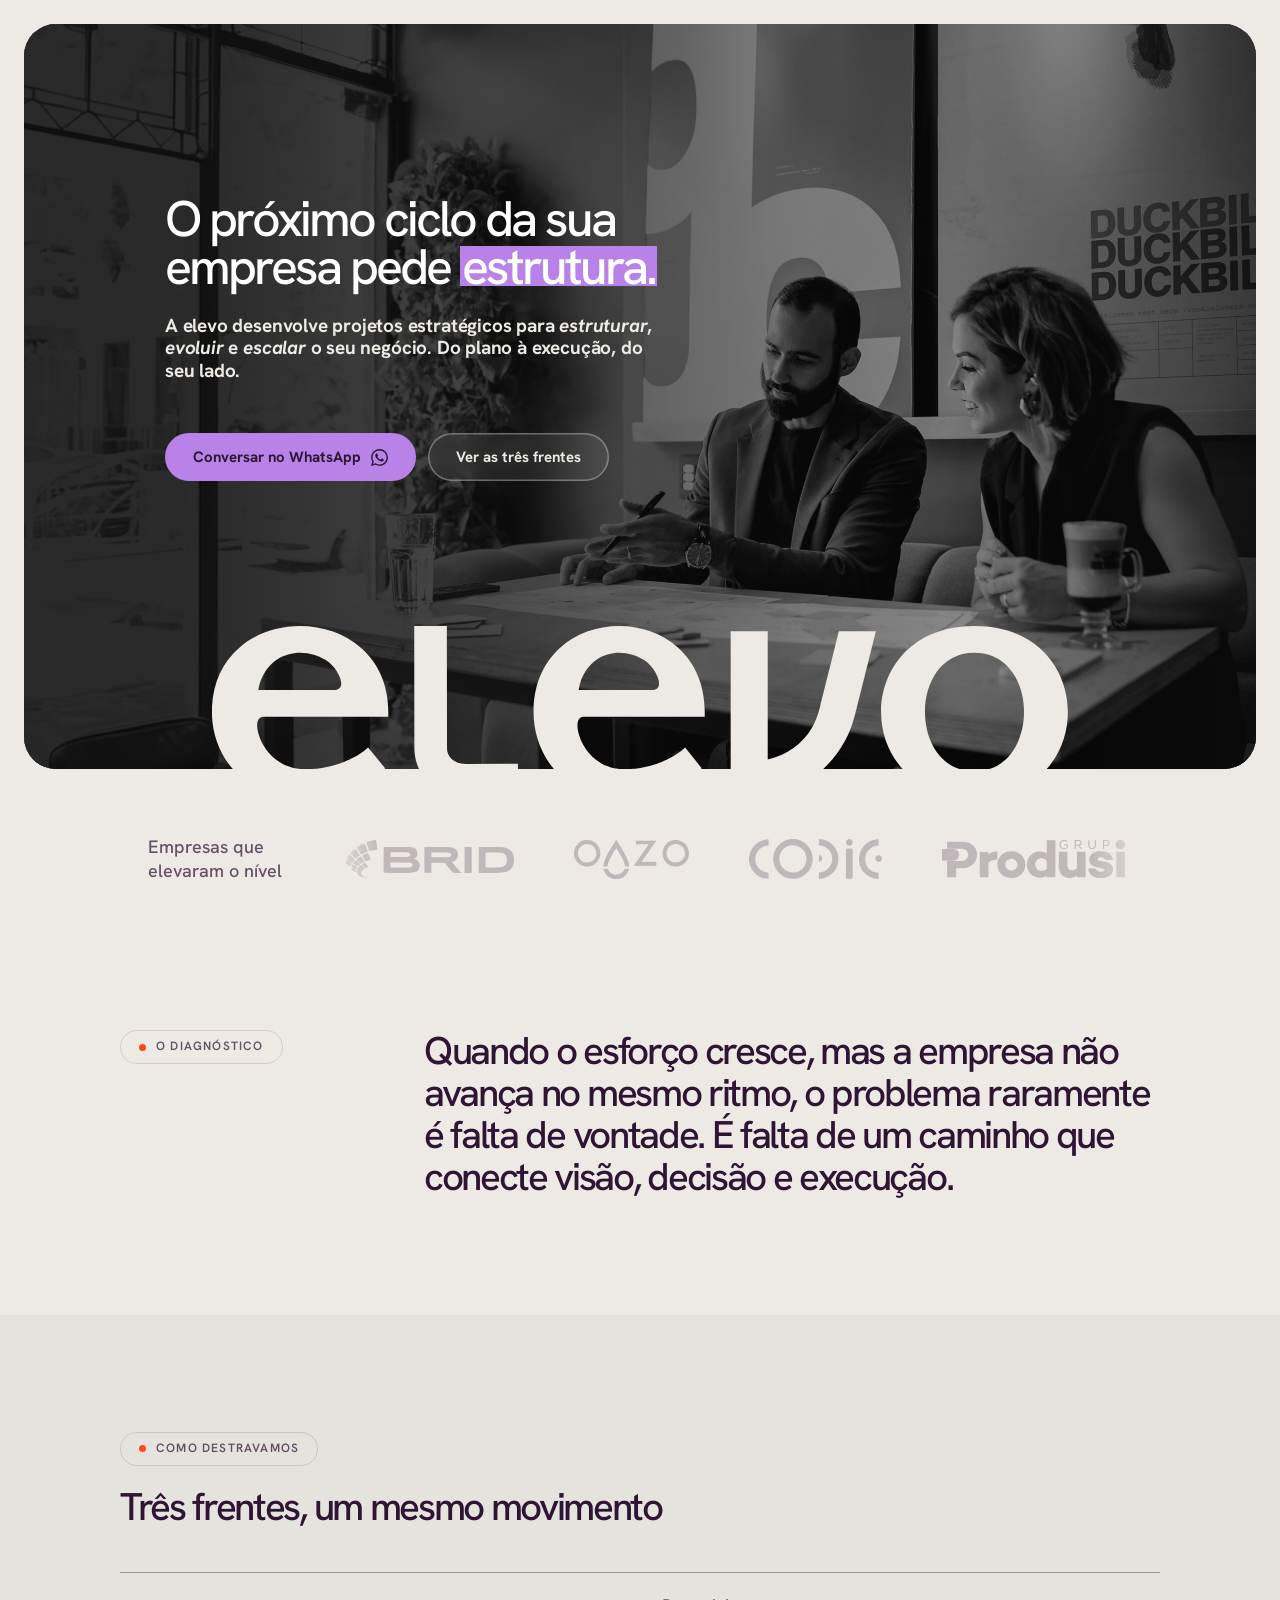
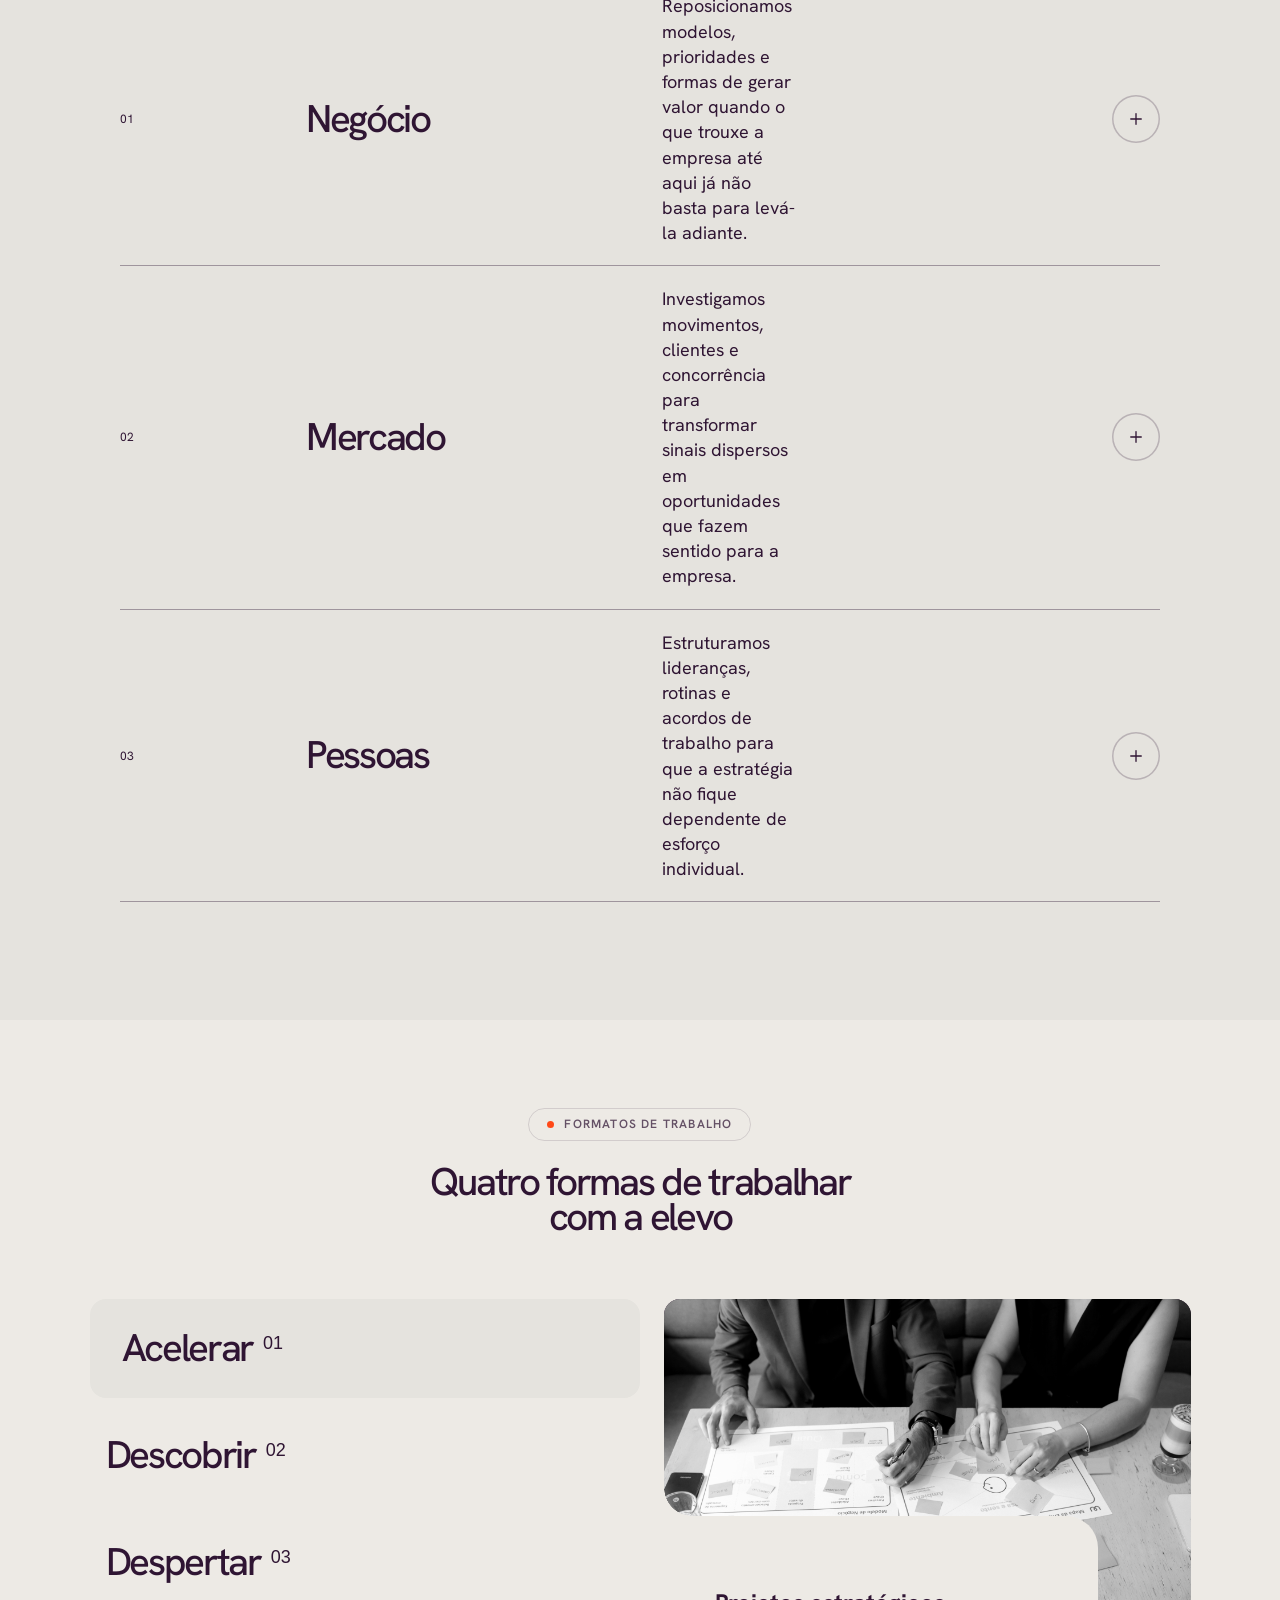
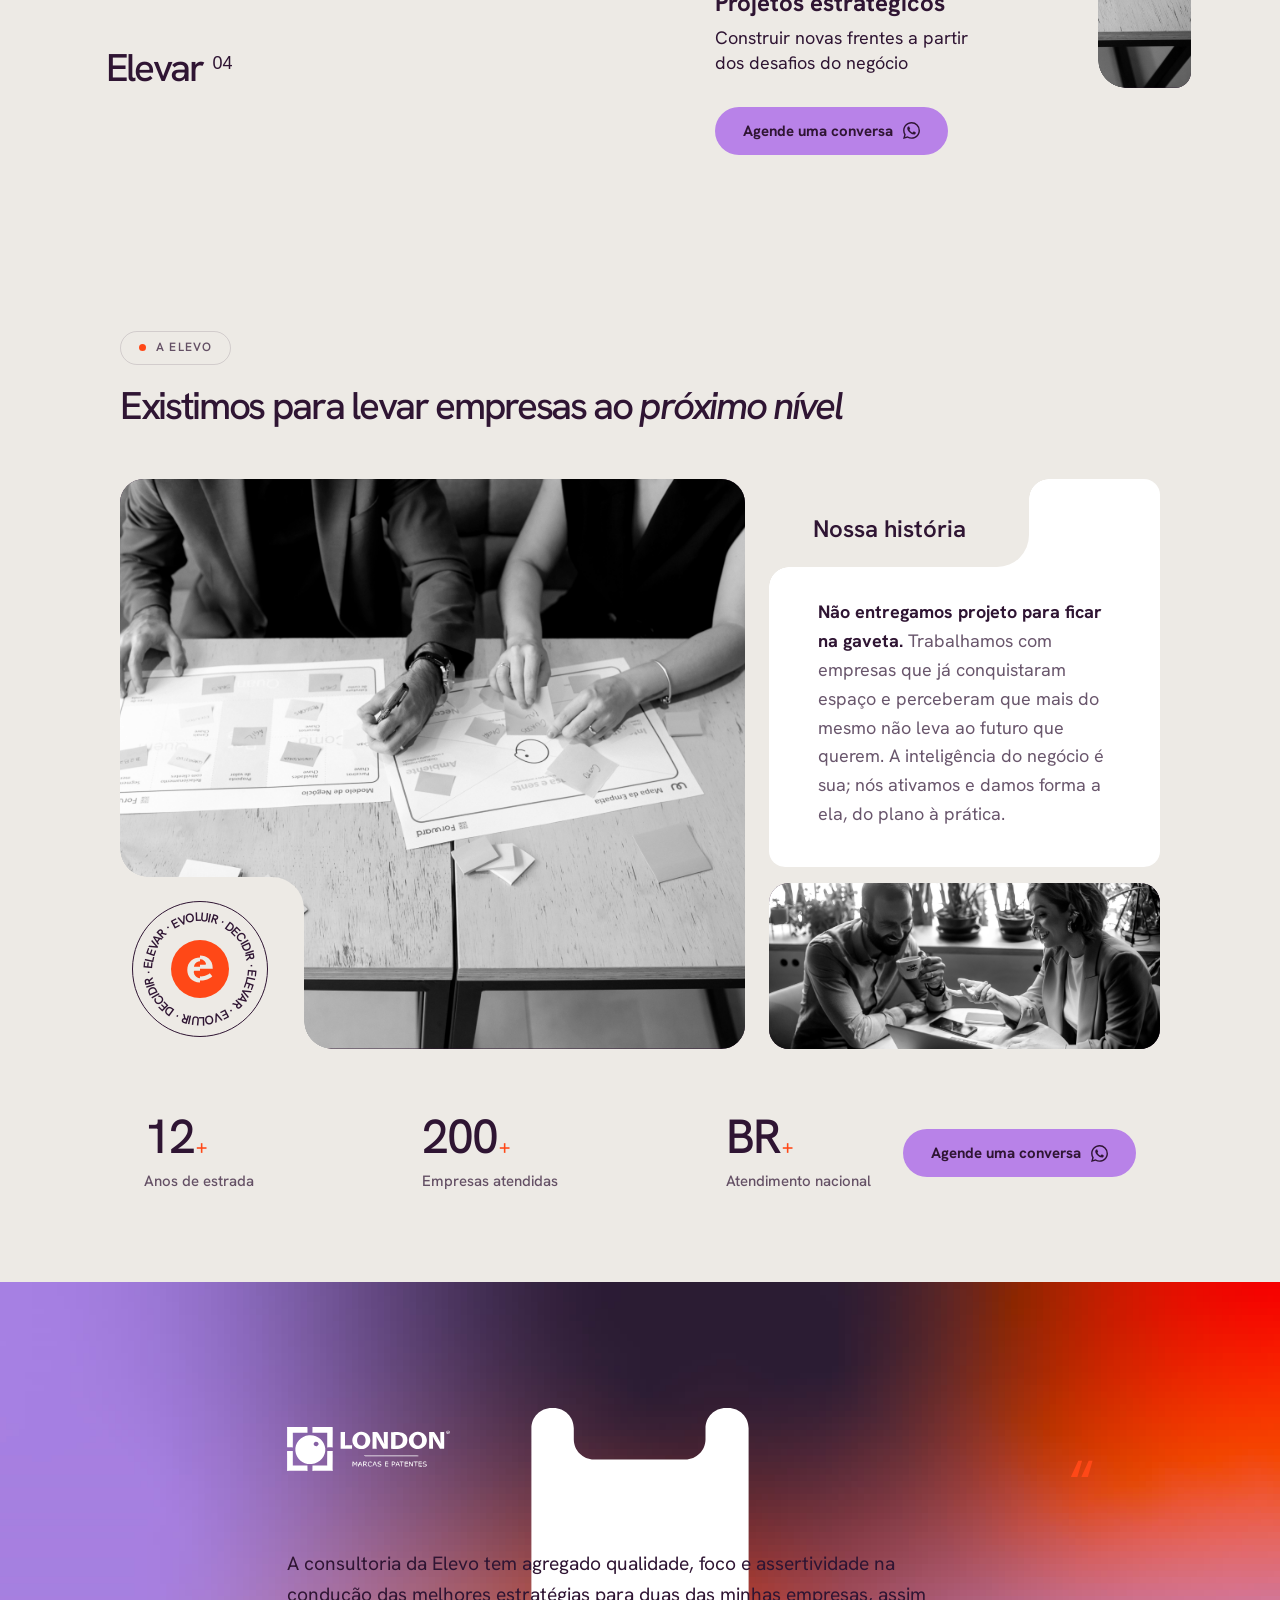
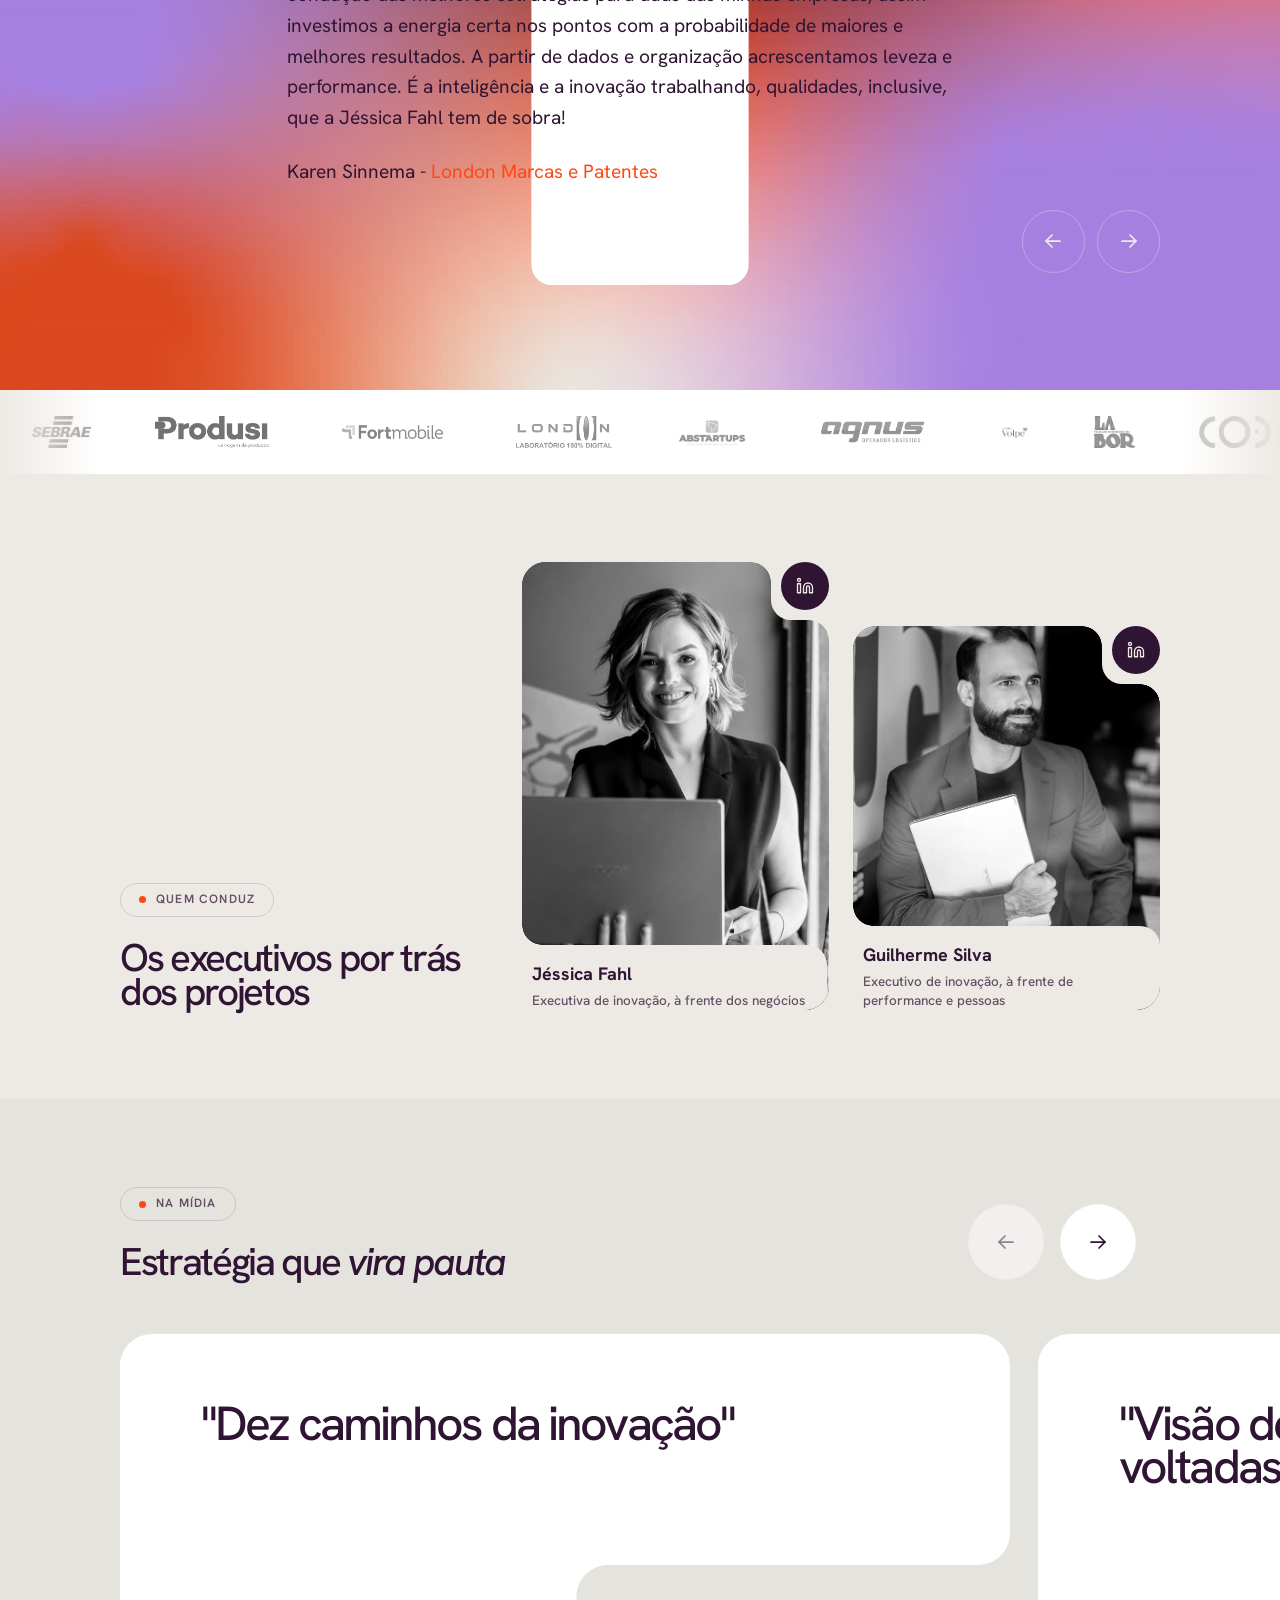
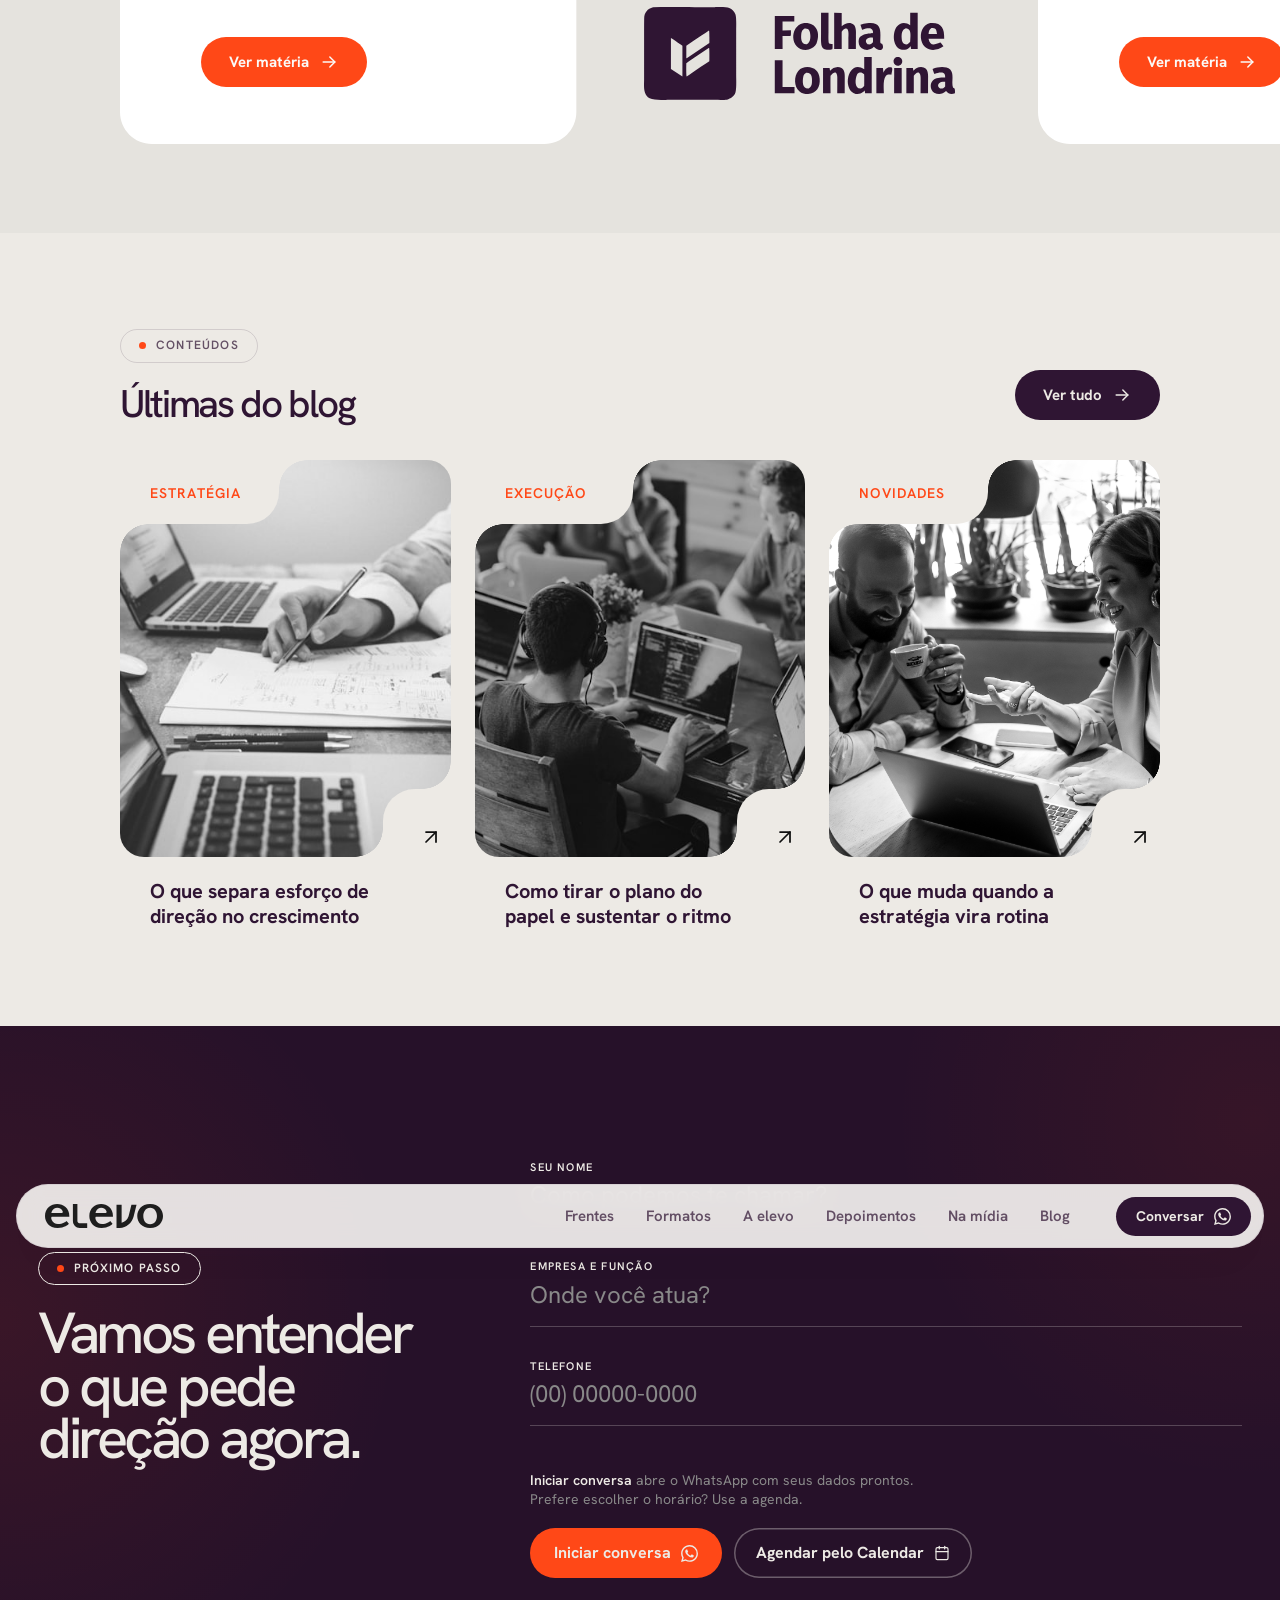
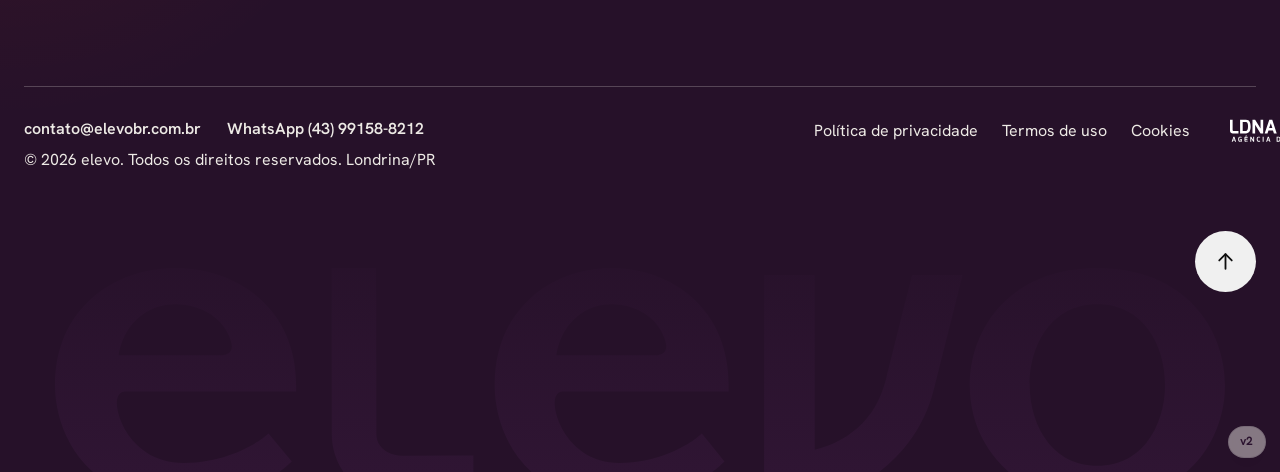
==== commit 17d347b6: "Polish elevo mobile UX, hero highlight, footer calendar CTA, and v1/v2 switcher. Adds malva highligh" ====
--- a/index.html
+++ b/index.html
@@ -42,6 +42,7 @@
   <symbol id="i-plus" viewBox="0 0 24 24"><path d="M12 5v14"/><path d="M5 12h14"/></symbol>
   <symbol id="i-linkedin" viewBox="0 0 24 24"><path d="M16 8a6 6 0 0 1 6 6v7h-4v-7a2 2 0 0 0-2-2 2 2 0 0 0-2 2v7h-4v-7a6 6 0 0 1 6-6z"/><rect width="4" height="12" x="2" y="9"/><circle cx="4" cy="4" r="2"/></symbol>
   <symbol id="i-whatsapp" viewBox="0 0 24 24"><path d="M17.472 14.382c-.297-.149-1.758-.867-2.03-.967-.273-.099-.471-.148-.67.15-.197.297-.767.966-.94 1.164-.173.199-.347.223-.644.075-.297-.15-1.255-.463-2.39-1.475-.883-.788-1.48-1.761-1.653-2.059-.173-.297-.018-.458.13-.606.134-.133.298-.347.446-.52.149-.174.198-.298.298-.497.099-.198.05-.371-.025-.52-.075-.149-.669-1.612-.916-2.207-.242-.579-.487-.5-.669-.51-.173-.008-.371-.01-.57-.01-.198 0-.52.074-.792.372-.272.297-1.04 1.016-1.04 2.479 0 1.462 1.065 2.875 1.213 3.074.149.198 2.096 3.2 5.077 4.487.709.306 1.262.489 1.694.625.712.227 1.36.195 1.871.118.571-.085 1.758-.719 2.006-1.413.248-.694.248-1.289.173-1.413-.074-.124-.272-.198-.57-.347m-5.421 7.403h-.004a9.87 9.87 0 0 1-5.031-1.378l-.361-.214-3.741.982.998-3.648-.235-.374a9.86 9.86 0 0 1-1.51-5.26c.001-5.45 4.436-9.884 9.888-9.884 2.64 0 5.122 1.03 6.988 2.898a9.825 9.825 0 0 1 2.893 6.994c-.003 5.45-4.437 9.884-9.885 9.884m8.413-18.297A11.815 11.815 0 0 0 12.05 0C5.495 0 .16 5.335.157 11.892c0 2.096.547 4.142 1.588 5.945L.057 24l6.305-1.654a11.882 11.882 0 0 0 5.683 1.448h.005c6.554 0 11.89-5.335 11.893-11.893a11.821 11.821 0 0 0-3.48-8.413Z"/></symbol>
+  <symbol id="i-calendar" viewBox="0 0 24 24"><rect x="3" y="4" width="18" height="18" rx="2"/><path d="M16 2v4"/><path d="M8 2v4"/><path d="M3 10h18"/></symbol>
 </svg>
 
 <header class="site-header" id="siteHeader">
@@ -94,7 +95,7 @@
 
       <div class="hero-stage">
         <div class="hero-copy">
-          <h1 id="heroTitle" class="hero-title anim anim-copy">O próximo ciclo da sua empresa pede estrutura.</h1>
+          <h1 id="heroTitle" class="hero-title anim anim-copy">O próximo ciclo da sua empresa pede <mark class="hl-mark">estrutura.</mark></h1>
           <div class="hero-sub-wrap">
             <p class="hero-sub anim anim-sub">A elevo desenvolve projetos estratégicos para <em>estruturar</em>, <em>evoluir</em> e <em>escalar</em> o seu negócio. Do plano à execução, do seu lado.</p>
             <div class="hero-ctas anim anim-ctas">
@@ -631,11 +632,18 @@
         </label>
 
         <div class="footer-form-action">
-          <p id="footerFormNote">Ao continuar, você confere e envia sua mensagem pelo WhatsApp.</p>
-          <button class="btn btn-laranja footer-submit" type="submit" aria-describedby="footerFormNote">
-            Iniciar conversa
-            <svg class="ic-stroke" width="15" height="15" viewBox="0 0 24 24" aria-hidden="true"><path d="M7 17 17 7"/><path d="M7 7h10v10"/></svg>
-          </button>
+          <p id="footerFormNote"><strong>Iniciar conversa</strong> abre o WhatsApp com seus dados prontos. Prefere escolher o horário? Use a agenda.</p>
+          <div class="footer-form-btns">
+            <button class="btn btn-laranja footer-submit" type="submit" aria-describedby="footerFormNote">
+              Iniciar conversa
+              <svg class="ic" width="17" height="17" aria-hidden="true"><use href="#i-whatsapp"/></svg>
+            </button>
+            <!-- URL do Google Agenda a confirmar com a cliente -->
+            <a class="btn footer-calendar" href="#" target="_blank" rel="noopener noreferrer" data-agenda-pendente title="Link do Google Agenda a confirmar">
+              Agendar pelo Calendar
+              <svg class="ic-stroke" width="16" height="16" aria-hidden="true"><use href="#i-calendar"/></svg>
+            </a>
+          </div>
         </div>
       </form>
     </div>
@@ -667,6 +675,9 @@
   </a>
 </footer>
 
+<!-- atalho discreto p/ apresentar a v2 no mesmo deploy -->
+<a class="ver-switch" href="./index2.html" title="Abrir versão 2 (alternativa)">v2</a>
+
 <script src="./js/main4.js" defer></script>
 </body>
 </html>
--- a/css/main4.css
+++ b/css/main4.css
@@ -6,6 +6,47 @@
 
 /* ---------- base ---------- */
 *, *::before, *::after { box-sizing: border-box; margin: 0; }
+
+/* atalho fixo discreto entre versões (apresentação cliente) */
+.ver-switch {
+  position: fixed;
+  z-index: 90;
+  right: 14px;
+  bottom: 14px;
+  display: inline-flex;
+  align-items: center;
+  justify-content: center;
+  min-width: 36px;
+  height: 32px;
+  padding: 0 11px;
+  border-radius: 999px;
+  border: 1px solid rgba(47, 21, 51, .14);
+  background: rgba(237, 234, 229, .88);
+  color: var(--primitive-roxo);
+  font-family: var(--font-ui);
+  font-size: 12px;
+  font-weight: 700;
+  letter-spacing: .06em;
+  text-transform: lowercase;
+  text-decoration: none;
+  backdrop-filter: blur(8px);
+  -webkit-backdrop-filter: blur(8px);
+  box-shadow: 0 8px 20px -14px rgba(15, 15, 15, .45);
+  opacity: .55;
+  transition: opacity .2s var(--ease-out), transform .2s var(--ease-out),
+              background-color .2s var(--ease-out), box-shadow .2s var(--ease-out);
+}
+.ver-switch:hover {
+  opacity: 1;
+  transform: translateY(-1px);
+  background: #fff;
+  box-shadow: 0 12px 24px -14px rgba(15, 15, 15, .5);
+}
+.ver-switch:focus-visible {
+  opacity: 1;
+  outline: 2px solid var(--primitive-roxo);
+  outline-offset: 3px;
+}
 
 :root {
   --canvas: var(--primitive-cinza);
@@ -372,13 +413,22 @@
   text-wrap: pretty;
 }
 
-/* grifa malva estilo seleção de texto no fecho do statement */
+/* grifa malva estilo seleção de texto (hero + fecho do diagnóstico) */
 .hl-mark {
   color: inherit;
   background: none;
   background-image: linear-gradient(var(--primitive-malva), var(--primitive-malva));
   background-repeat: no-repeat;
   background-size: 100% 100%;
+}
+
+/* hero: faixa marca-texto (topo fixo; cresce p/ baixo via height) */
+.hero-title .hl-mark {
+  background-size: 100% 0.80em;
+  background-position: left 0.24em;
+  padding-inline: 0.04em;
+  box-decoration-break: clone;
+  -webkit-box-decoration-break: clone;
 }
 
 /* reveal frase a frase: palavras sobem suave; delays vêm do JS (--d) */
@@ -400,6 +450,14 @@
   .diag-text[data-split].hl-in .hl-mark {
     background-size: 100% 100%;
     transition: background-size .7s var(--ease-out);
+  }
+
+  /* hero: mesma grifa, depois do title assentar (.35 delay + .9 duration + respiro) */
+  html:not(.is-static) .hero-title .hl-mark { background-size: 0% 0.80em; }
+  html.is-loaded:not(.is-static) .hero-title .hl-mark {
+    background-size: 100% 0.80em;
+    transition: background-size .7s var(--ease-out);
+    transition-delay: 1.4s;
   }
 }
 
@@ -980,19 +1038,47 @@
   .midia-head {
     width: auto;
     padding-inline: var(--frame-pad);
-    flex-direction: column; align-items: flex-start;
+    flex-direction: column;
+    align-items: center;
     margin-bottom: 36px;
   }
+  .midia-head .sec-head {
+    align-items: center;
+    text-align: center;
+  }
+  .midia-head .sec-title {
+    text-align: center;
+    margin-inline: auto;
+  }
   .midia-arrows { display: none; }
 
-  .midia-viewport { padding-inline: var(--frame-pad); }
-  .midia-track { gap: 16px; }
+  /* scroll-snap nativo: swipe fluido no mobile */
+  .midia-viewport {
+    padding-inline: var(--frame-pad);
+    overflow-x: auto;
+    overflow-y: hidden;
+    scroll-snap-type: x mandatory;
+    scroll-behavior: smooth;
+    -webkit-overflow-scrolling: touch;
+    overscroll-behavior-x: contain;
+    scrollbar-width: none;
+    touch-action: pan-x;
+  }
+  .midia-viewport::-webkit-scrollbar { display: none; }
+  .midia-track {
+    gap: 16px;
+    transition: none;
+    transform: none !important; /* scroll nativo no mobile, não translateX */
+  }
 
   /* card refeito: tudo centralizado, notch central embaixo p/ o logo */
   .midia-card {
     width: calc(100vw - 2 * var(--frame-pad));
+    flex: none;
     aspect-ratio: auto;
     container-type: normal;
+    scroll-snap-align: center;
+    scroll-snap-stop: always;
   }
   .midia-shape { display: none; }
   .midia-body {
@@ -1035,19 +1121,30 @@
   }
 
   .midia-dots {
-    display: flex; gap: 10px;
+    display: flex;
+    align-items: center;
     justify-content: center;
+    gap: 10px;
     margin-top: 24px;
   }
   .midia-dot {
-    width: 9px; height: 9px;
-    border: 0; border-radius: 50%;
+    flex: none;
+    box-sizing: content-box;
+    width: 8px;
+    height: 8px;
+    min-width: 8px;
+    min-height: 8px;
+    padding: 0;
+    border: 0;
+    border-radius: 50%;
+    appearance: none;
+    -webkit-appearance: none;
     background: rgba(47, 21, 51, .25);
     cursor: pointer;
     transition: background-color var(--duration-base) var(--ease-out),
                 transform var(--duration-base) var(--ease-out);
   }
-  .midia-dot.is-active { background: var(--primitive-roxo); transform: scale(1.25); }
+  .midia-dot.is-active { background: var(--primitive-roxo); transform: scale(1.3); }
 }
 
 /* ---------- blog ---------- */
@@ -1217,16 +1314,35 @@
     --blog-notch-r: 22px;
     padding: clamp(72px, 12vw, 96px) 0;
   }
-  .blog-inner { width: 100%; }
-  .blog-head {
-    align-items: flex-end;
+  .blog-inner {
+    width: 100%;
+    display: flex;
+    flex-direction: column;
+  }
+  /* display:contents: sec-head e btn viram filhos do inner p/ reordenar */
+  .blog-head { display: contents; }
+  .blog-head .sec-head {
+    order: 1;
+    align-items: center;
+    text-align: center;
     padding-inline: var(--frame-pad);
     margin-bottom: 32px;
   }
-  .blog-head .sec-title { font-size: clamp(38px, 11vw, 48px); }
-  .blog-all { padding: 12px 17px; font-size: 14px; }
+  .blog-head .sec-title {
+    font-size: clamp(38px, 11vw, 48px);
+    text-align: center;
+    margin-inline: auto;
+  }
+  .blog-all {
+    order: 3;
+    align-self: center;
+    margin: 28px auto 0;
+    padding: 12px 17px;
+    font-size: 14px;
+  }
   .blog-all svg { display: none; }
   .blog-grid {
+    order: 2;
     display: flex;
     gap: 16px;
     overflow-x: auto;
@@ -1472,13 +1588,26 @@
   .depo-stage {
     width: min(343px, 100%);
     aspect-ratio: 343 / 754;
-  }
-
-  /* logo centralizado na aba do topo */
+    touch-action: pan-y;
+    user-select: none;
+    -webkit-user-select: none;
+  }
+
+  /* logo maior na aba do topo */
   .depo-logo {
-    left: 50%; top: 5.3%;
+    left: 50%;
+    top: 3.8%;
     transform: translateX(-50%);
-    height: 5.45%;
+    width: 46%;
+    height: 7.8%;
+    justify-content: center;
+  }
+  .depo-logo img {
+    max-height: 100%;
+    max-width: 100%;
+    width: auto;
+    height: 100%;
+    object-fit: contain;
   }
 
   .depo-quote-mark {
@@ -1498,19 +1627,30 @@
   .depo-arrows { display: none; }
 
   .depo-dots {
-    display: flex; gap: 10px;
+    display: flex;
+    align-items: center;
+    justify-content: center;
+    gap: 10px;
     margin-top: 24px;
-    justify-content: center;
   }
   .depo-dot {
-    width: 9px; height: 9px;
-    border: 0; border-radius: 50%;
+    flex: none;
+    box-sizing: content-box;
+    width: 8px;
+    height: 8px;
+    min-width: 8px;
+    min-height: 8px;
+    padding: 0;
+    border: 0;
+    border-radius: 50%;
+    appearance: none;
+    -webkit-appearance: none;
     background: rgba(255, 255, 255, .45);
     cursor: pointer;
     transition: background-color var(--duration-base) var(--ease-out),
                 transform var(--duration-base) var(--ease-out);
   }
-  .depo-dot.is-active { background: #ffffff; transform: scale(1.25); }
+  .depo-dot.is-active { background: #ffffff; transform: scale(1.3); }
 }
 
 /* ---------- entrada (slide up) ---------- */
@@ -1564,8 +1704,20 @@
 
   .hero-biglogo { width: 94%; bottom: -14px; }
 
-  .hero-ticker { width: auto; margin-inline: var(--frame-pad); flex-direction: column; align-items: flex-start; gap: 10px; padding-top: 18px; }
-  .ticker-label { width: auto; margin-left: 4px; font-size: 14px; }
+  .hero-ticker {
+    width: auto;
+    margin-inline: var(--frame-pad);
+    flex-direction: column;
+    align-items: center;
+    gap: 10px;
+    padding-top: 18px;
+  }
+  .ticker-label {
+    width: 100%;
+    margin-left: 0;
+    text-align: center;
+    font-size: 14px;
+  }
   .ticker { width: 100%; }
   .ticker-set { gap: 40px; padding-inline: 20px; zoom: .72; }
 }
@@ -1575,17 +1727,28 @@
   .exec-head { position: static; flex: none; }
   .exec-cards { width: 100%; }
 
-  .elevo-grid { flex-direction: column; }
-  .elevo-photo { flex: none; height: auto; aspect-ratio: 3 / 2; }
+  .elevo-grid { flex-direction: column; gap: 20px; }
+  .elevo-photo {
+    flex: none;
+    width: 100%;
+    height: clamp(300px, 78vw, 440px);
+    aspect-ratio: auto;
+  }
   .elevo-col { flex: none; height: auto; }
-  .elevo-photo-sm { min-height: 240px; }
+  .elevo-photo-sm { min-height: 220px; aspect-ratio: 16 / 10; height: auto; }
   .elevo-stats { flex-wrap: wrap; }
   .elevo-stats-list { flex-wrap: wrap; }
   .elevo-stats-list li { flex: 1 1 40%; }
 
-  .formatos-grid { flex-direction: column; align-items: center; gap: 40px; }
-  .formato-tabs { width: min(550px, 100%); }
-  .formato-visual { width: min(527px, 100%); }
+  .formatos-grid {
+    flex-direction: column;
+    align-items: stretch;
+    gap: 28px;
+    width: min(550px, 100%);
+    margin-inline: auto;
+  }
+  .formato-tabs { width: 100%; }
+  .formato-visual { width: 100%; }
 
   .front-head { grid-template-columns: 64px minmax(0, 1fr) 48px; grid-template-rows: auto auto; min-height: 0; padding: 28px 0; row-gap: 12px; }
   .front-titulo { grid-column: 2; grid-row: 1; }
@@ -1600,6 +1763,20 @@
   .diag-grid { flex-direction: column; gap: 28px; }
   .diag-label { width: auto; }
 
+  /* heads centralizados: frentes, elevo, quem conduz */
+  .sec-frentes .sec-head,
+  .sec-elevo .sec-head,
+  .sec-exec .sec-head {
+    align-items: center;
+    text-align: center;
+  }
+  .sec-frentes .sec-title,
+  .sec-elevo .sec-title,
+  .sec-exec .sec-title {
+    text-align: center;
+    margin-inline: auto;
+  }
+
   .frentes-wrap { gap: 36px; }
   .front-head { grid-template-columns: 36px minmax(0, 1fr) 44px; }
   .front-toggle { width: 44px; height: 44px; }
@@ -1613,13 +1790,69 @@
   .story-label { left: 28px; top: 28px; font-size: 20px; }
   .story-body { padding: 108px 28px 32px; }
 
-  .formato-tab { padding: 22px 12px; }
-  .formato-tab.is-active { padding: 22px; }
-  .formato-verbo { font-size: clamp(32px, 9vw, 44px); }
-  .formato-visual { height: auto; padding-bottom: 8px; }
-  .formato-photo { width: 100%; height: auto; aspect-ratio: 527 / 389; }
-  .formato-notch { width: min(434px, 86%); height: 150px; }
-  .formato-content { position: static; margin-top: -128px; padding-left: 24px; width: auto; }
+  /* A elevo: indicadores + CTA centralizados */
+  .elevo-stats {
+    flex-direction: column;
+    align-items: center;
+    justify-content: center;
+    text-align: center;
+    gap: 28px;
+    padding-inline: 0;
+  }
+  .elevo-stats-list {
+    width: 100%;
+    max-width: 100%;
+    justify-content: center;
+    gap: 20px 28px;
+  }
+  .elevo-stats-list li {
+    flex: 1 1 40%;
+    text-align: center;
+  }
+
+  /* A elevo: notch só o selo, foto mais alta e legível */
+  .elevo-photo-notch {
+    width: 148px;
+    height: 148px;
+    border-top-right-radius: 24px;
+  }
+  .selo {
+    width: 118px;
+    height: 118px;
+    margin: 0 0 10px 10px;
+  }
+  .selo-core { width: 50px; height: 50px; }
+  .selo-texto { font-size: 11.5px; letter-spacing: .12em; }
+
+  /* Formatos: foto full + texto/CTA em fluxo (sem overlay no notch) */
+  .formato-tab { padding: 16px 14px; }
+  .formato-tab.is-active { padding: 16px 14px; }
+  .formato-verbo { font-size: clamp(28px, 8vw, 38px); }
+  .formato-num { font-size: 15px; }
+  .formato-visual {
+    height: auto;
+    display: flex;
+    flex-direction: column;
+    gap: 20px;
+    padding-bottom: 0;
+  }
+  .formato-photo {
+    width: 100%;
+    height: clamp(220px, 58vw, 300px);
+    aspect-ratio: auto;
+    border-radius: 16px;
+  }
+  .formato-notch { display: none; }
+  .formato-content {
+    position: static;
+    margin-top: 0;
+    padding: 0 2px;
+    width: 100%;
+    gap: 18px;
+  }
+  .formato-info { min-height: 0; }
+  .formato-nome { font-size: 20px; }
+  .formato-desc { font-size: 16px; max-width: none; }
 }
 
 @media (max-width: 480px) {
@@ -1731,18 +1964,29 @@
 
 .footer-form-action {
   display: flex;
-  align-items: center;
-  justify-content: space-between;
-  gap: 32px;
+  flex-direction: column;
+  align-items: flex-start;
+  gap: 18px;
   padding-top: 29px;
 }
 
 .footer-form-action > p {
-  width: 223px;
-  color: var(--footer-fg);
+  max-width: 420px;
+  color: var(--footer-muted);
   font-size: 14px;
   font-weight: 400;
-  line-height: 1.3;
+  line-height: 1.4;
+}
+.footer-form-action > p strong {
+  color: var(--footer-fg);
+  font-weight: 600;
+}
+
+.footer-form-btns {
+  display: flex;
+  flex-wrap: wrap;
+  align-items: center;
+  gap: 12px;
 }
 
 .footer-submit {
@@ -1751,6 +1995,21 @@
   padding: 0 24px;
   color: var(--footer-fg);
   font-size: 16px;
+}
+
+/* CTA secundário: outline no fundo escuro do footer */
+.footer-calendar {
+  flex: none;
+  min-height: 50px;
+  padding: 0 22px;
+  background: transparent;
+  color: var(--footer-fg);
+  font-size: 16px;
+  box-shadow: inset 0 0 0 1.5px rgba(237, 234, 229, .35);
+}
+.footer-calendar:hover {
+  background: rgba(255, 255, 255, .06);
+  box-shadow: inset 0 0 0 1.5px rgba(237, 234, 229, .72);
 }
 
 .footer-legal {
@@ -1860,7 +2119,7 @@
     gap: 48px;
   }
   .footer-title { font-size: clamp(48px, 6vw, 58px); }
-  .footer-form-action { align-items: flex-end; }
+  .footer-form-action { align-items: flex-start; }
   .footer-meta { flex-direction: column; align-items: flex-end; gap: 24px; }
   .footer-nav { flex-wrap: wrap; justify-content: flex-end; }
   .footer-wordmark { width: 130%; }
@@ -1878,18 +2137,31 @@
     gap: 56px;
     padding: 72px 0 0;
   }
+  .footer-intro {
+    align-items: center;
+    text-align: center;
+  }
   .footer-title {
     max-width: 520px;
+    margin-inline: auto;
+    text-align: center;
     font-size: clamp(48px, 13.5vw, 64px);
   }
   .footer-field input { font-size: 21px; }
   .footer-form-action {
-    align-items: flex-start;
+    align-items: stretch;
+    gap: 18px;
+  }
+  .footer-form-action > p {
+    max-width: none;
+    text-align: center;
+  }
+  .footer-form-btns {
     flex-direction: column;
-    gap: 24px;
-  }
-  .footer-form-action > p { width: min(260px, 100%); }
-  .footer-submit { width: 100%; }
+    width: 100%;
+  }
+  .footer-submit,
+  .footer-calendar { width: 100%; }
   .footer-legal {
     margin-top: 88px;
     padding-top: 28px;
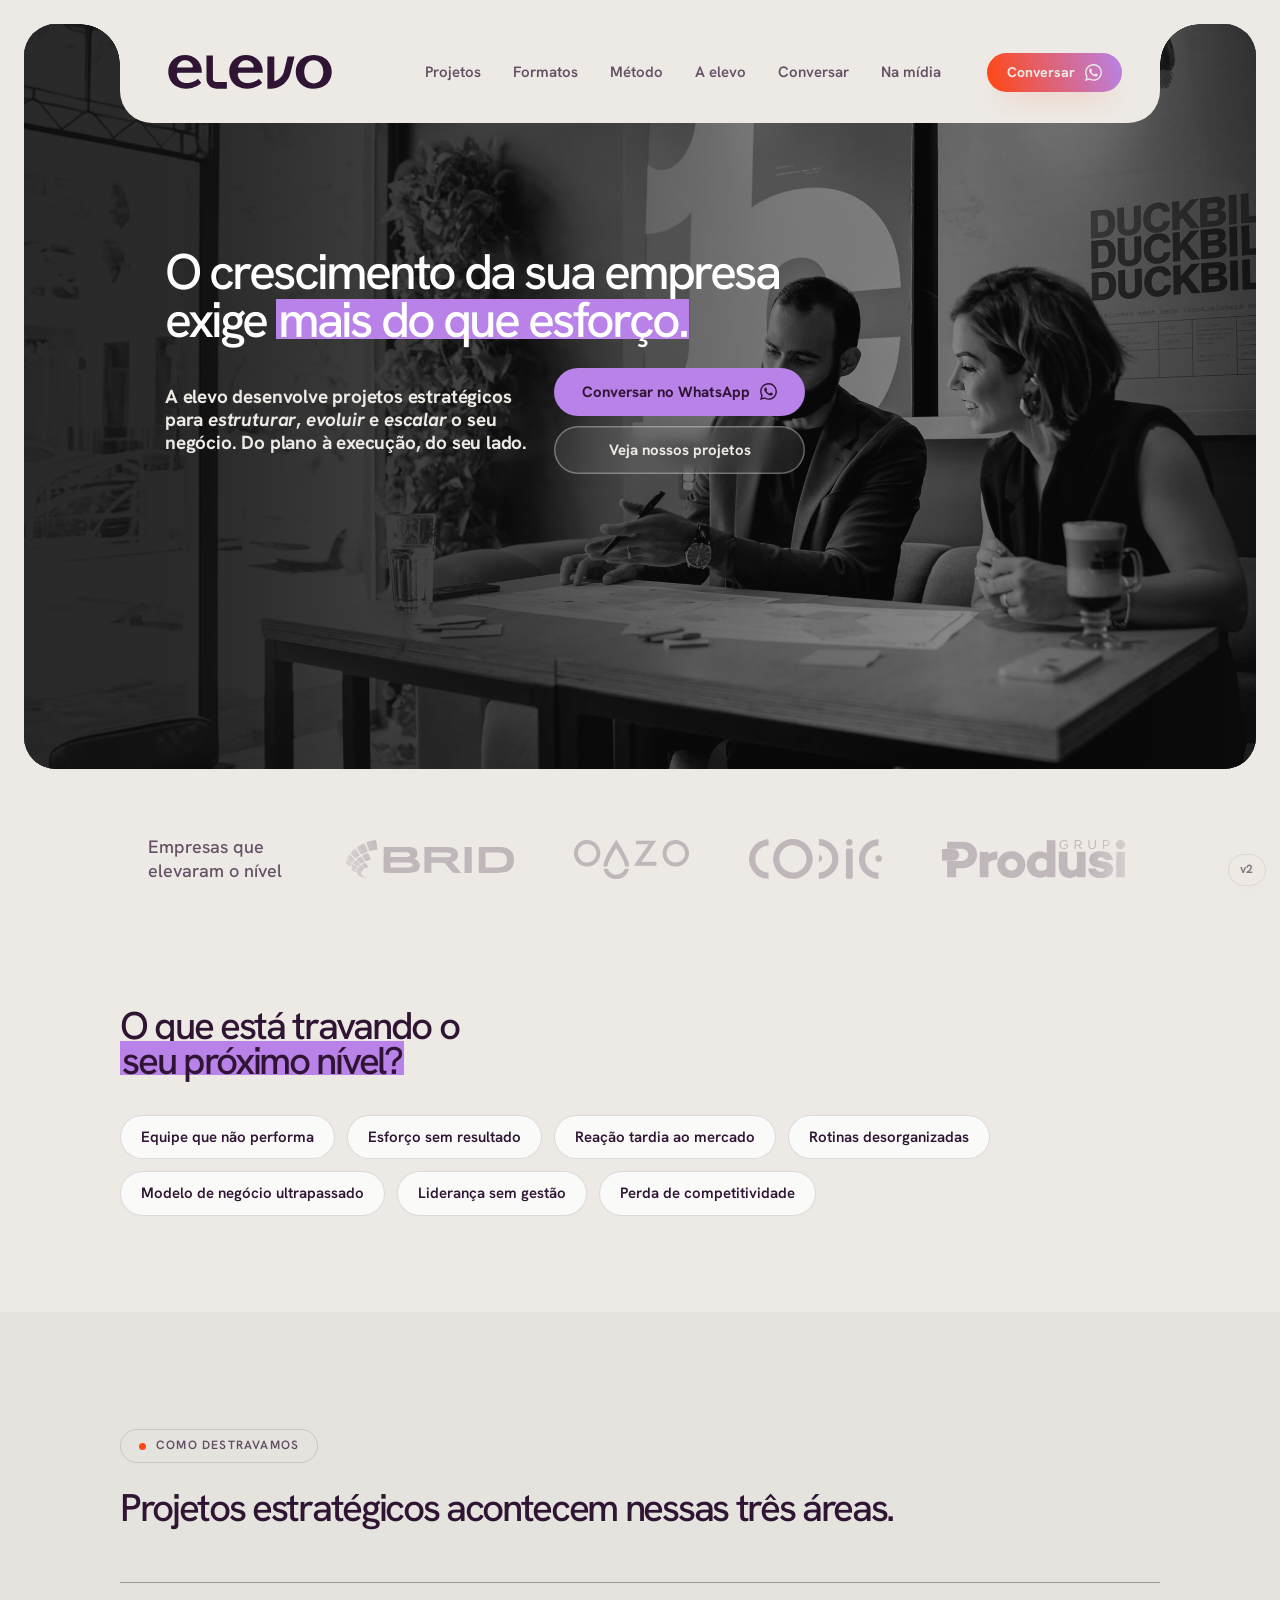
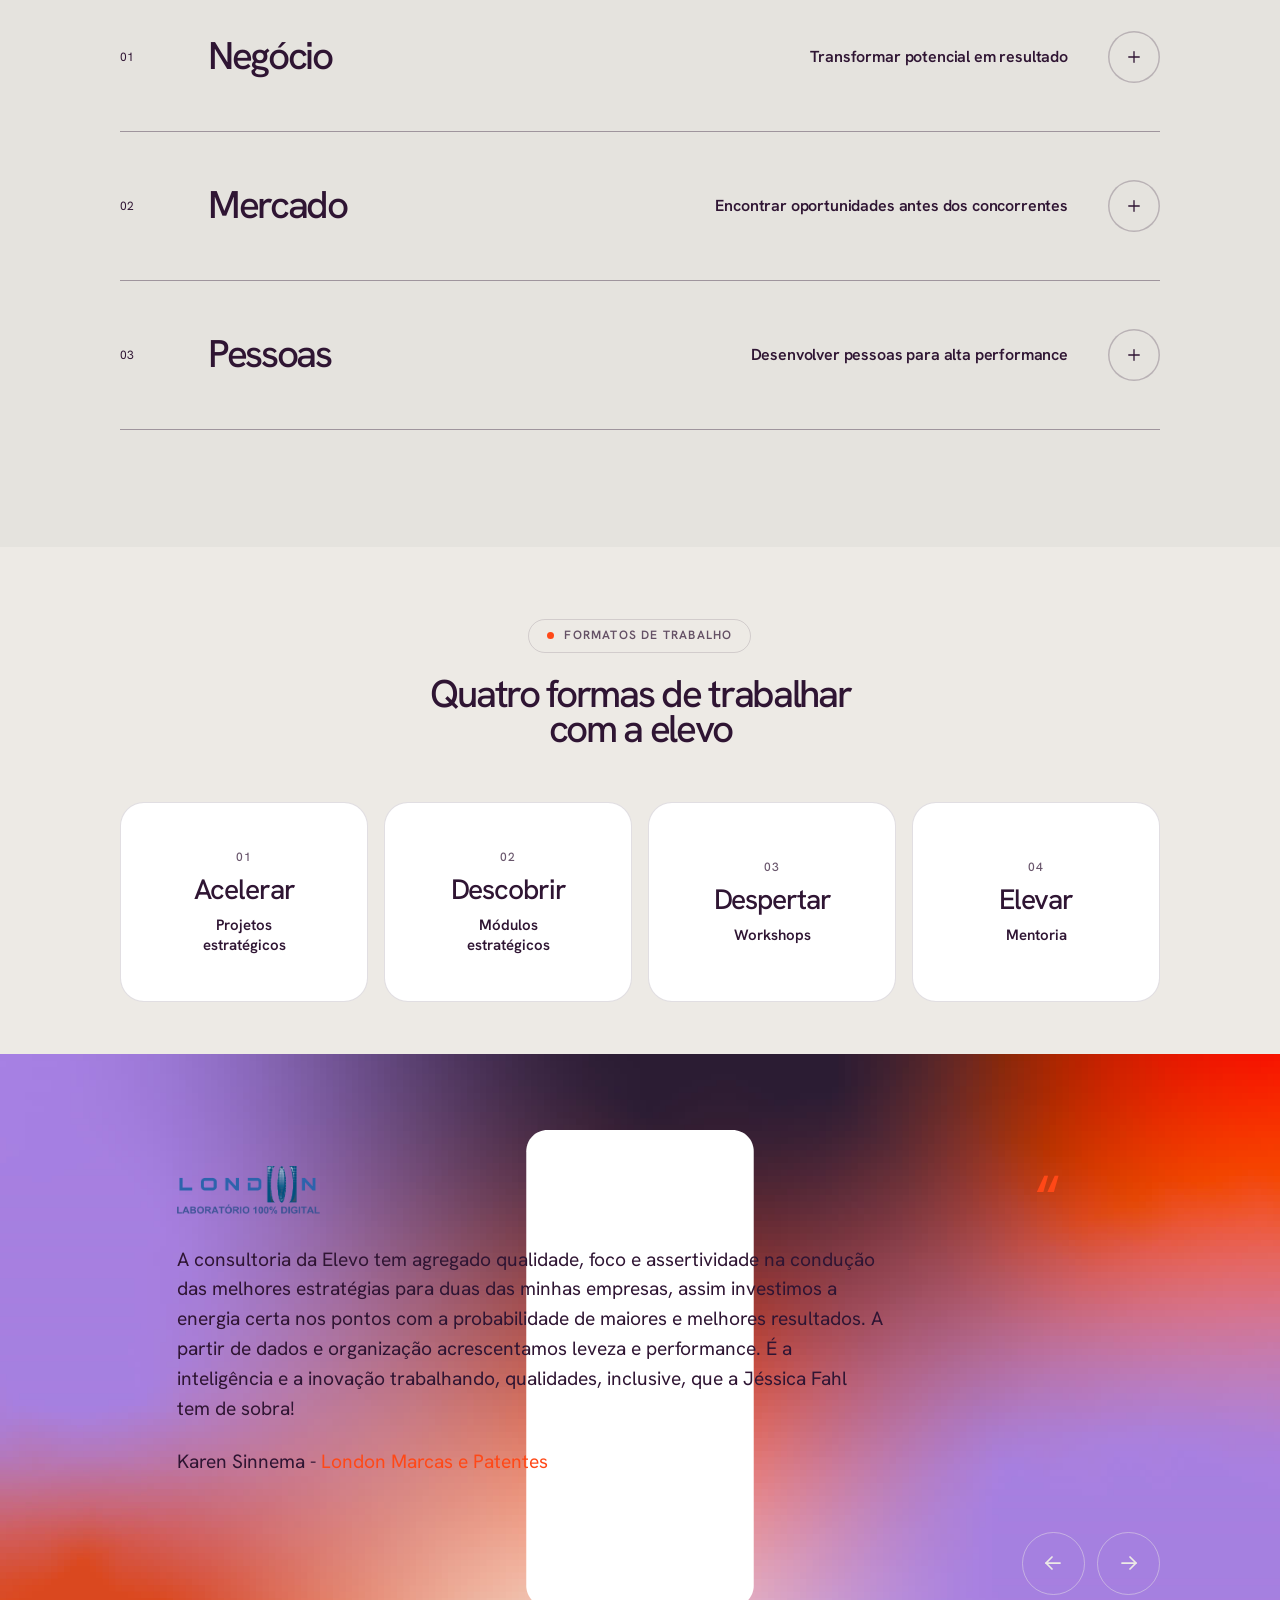
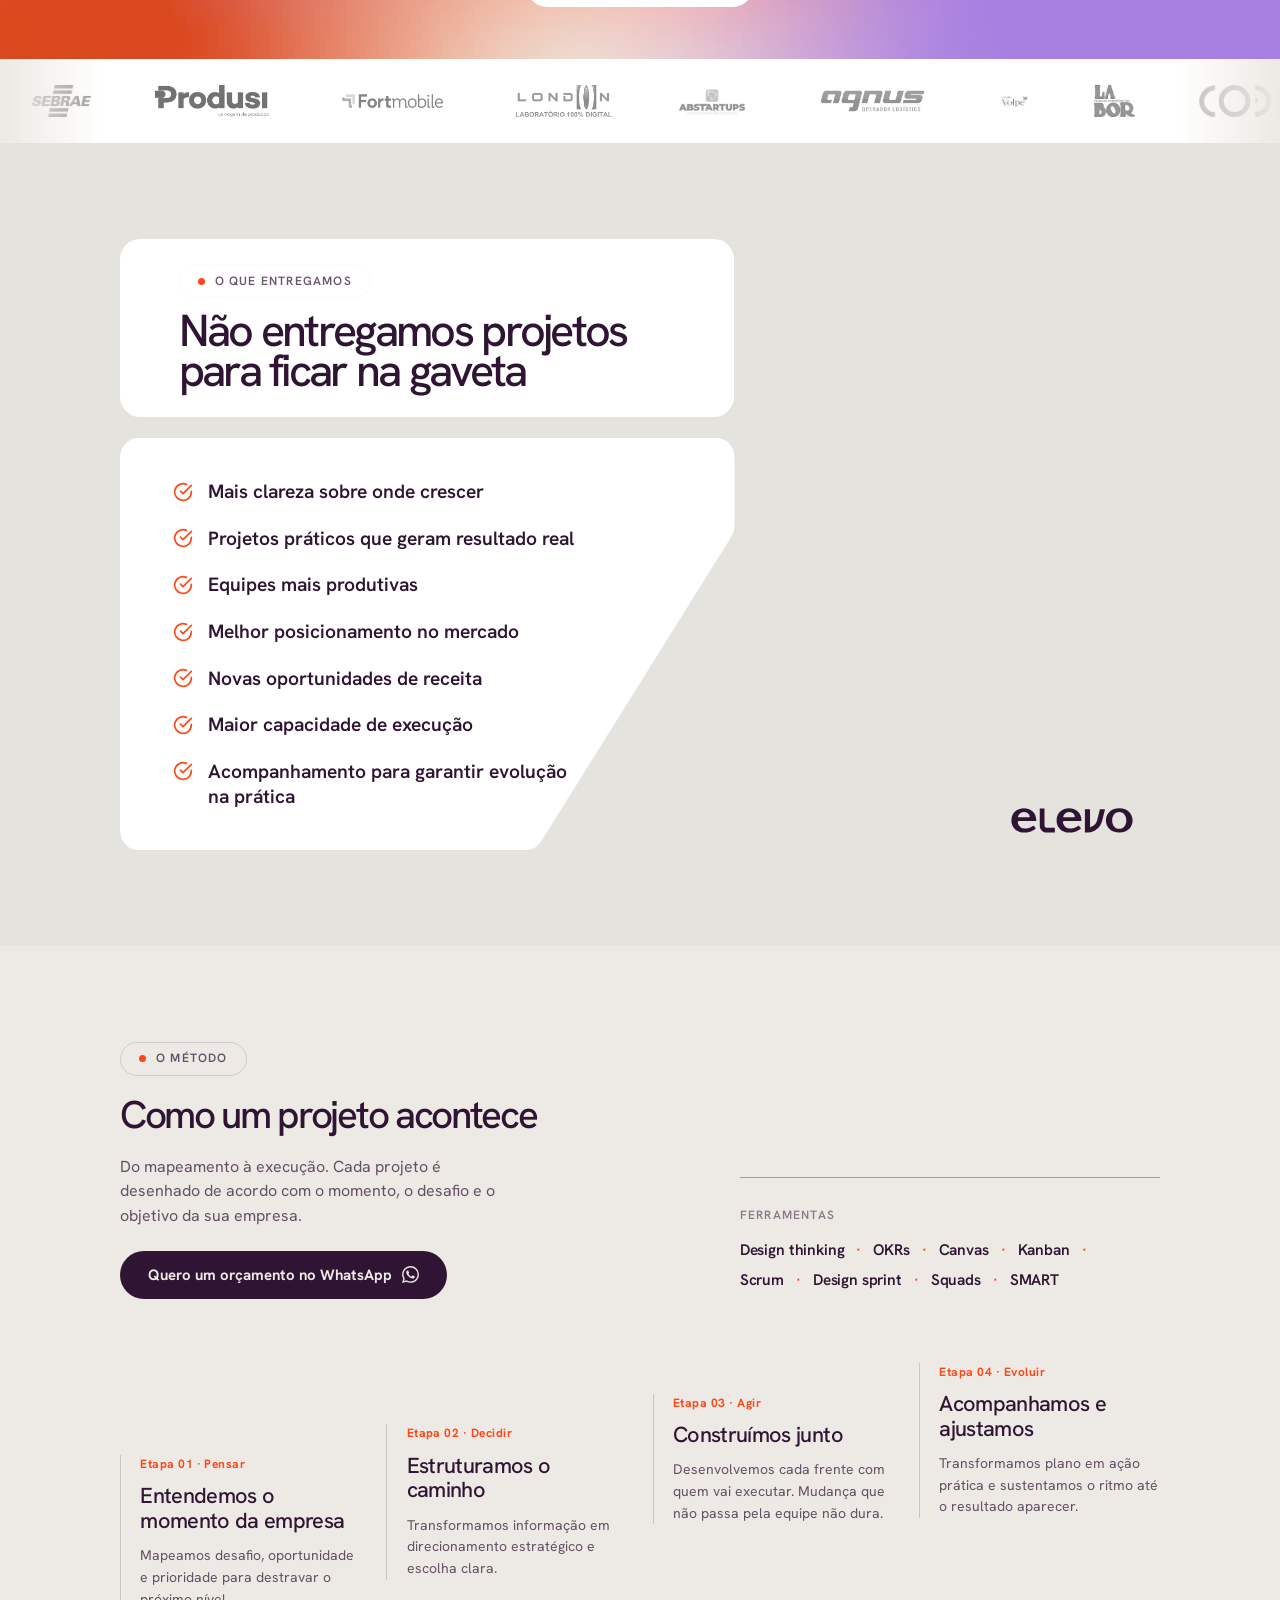
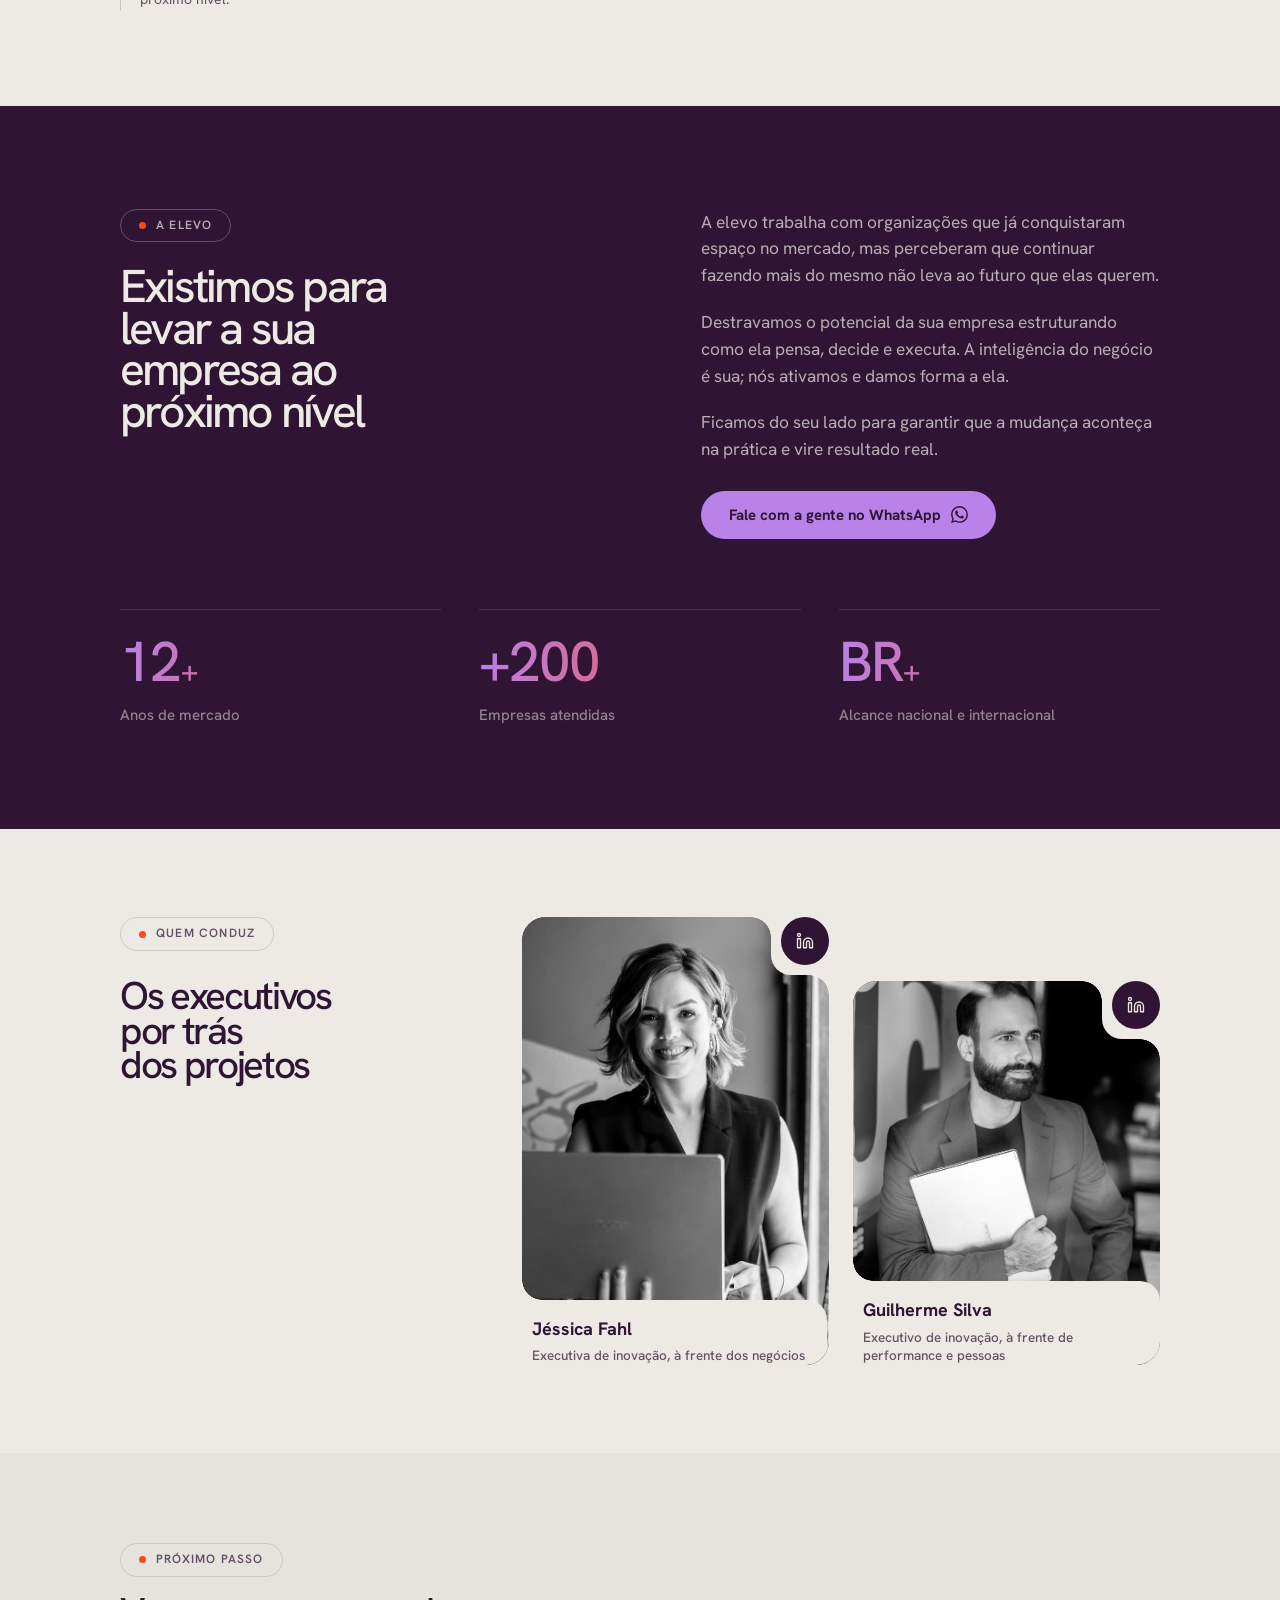
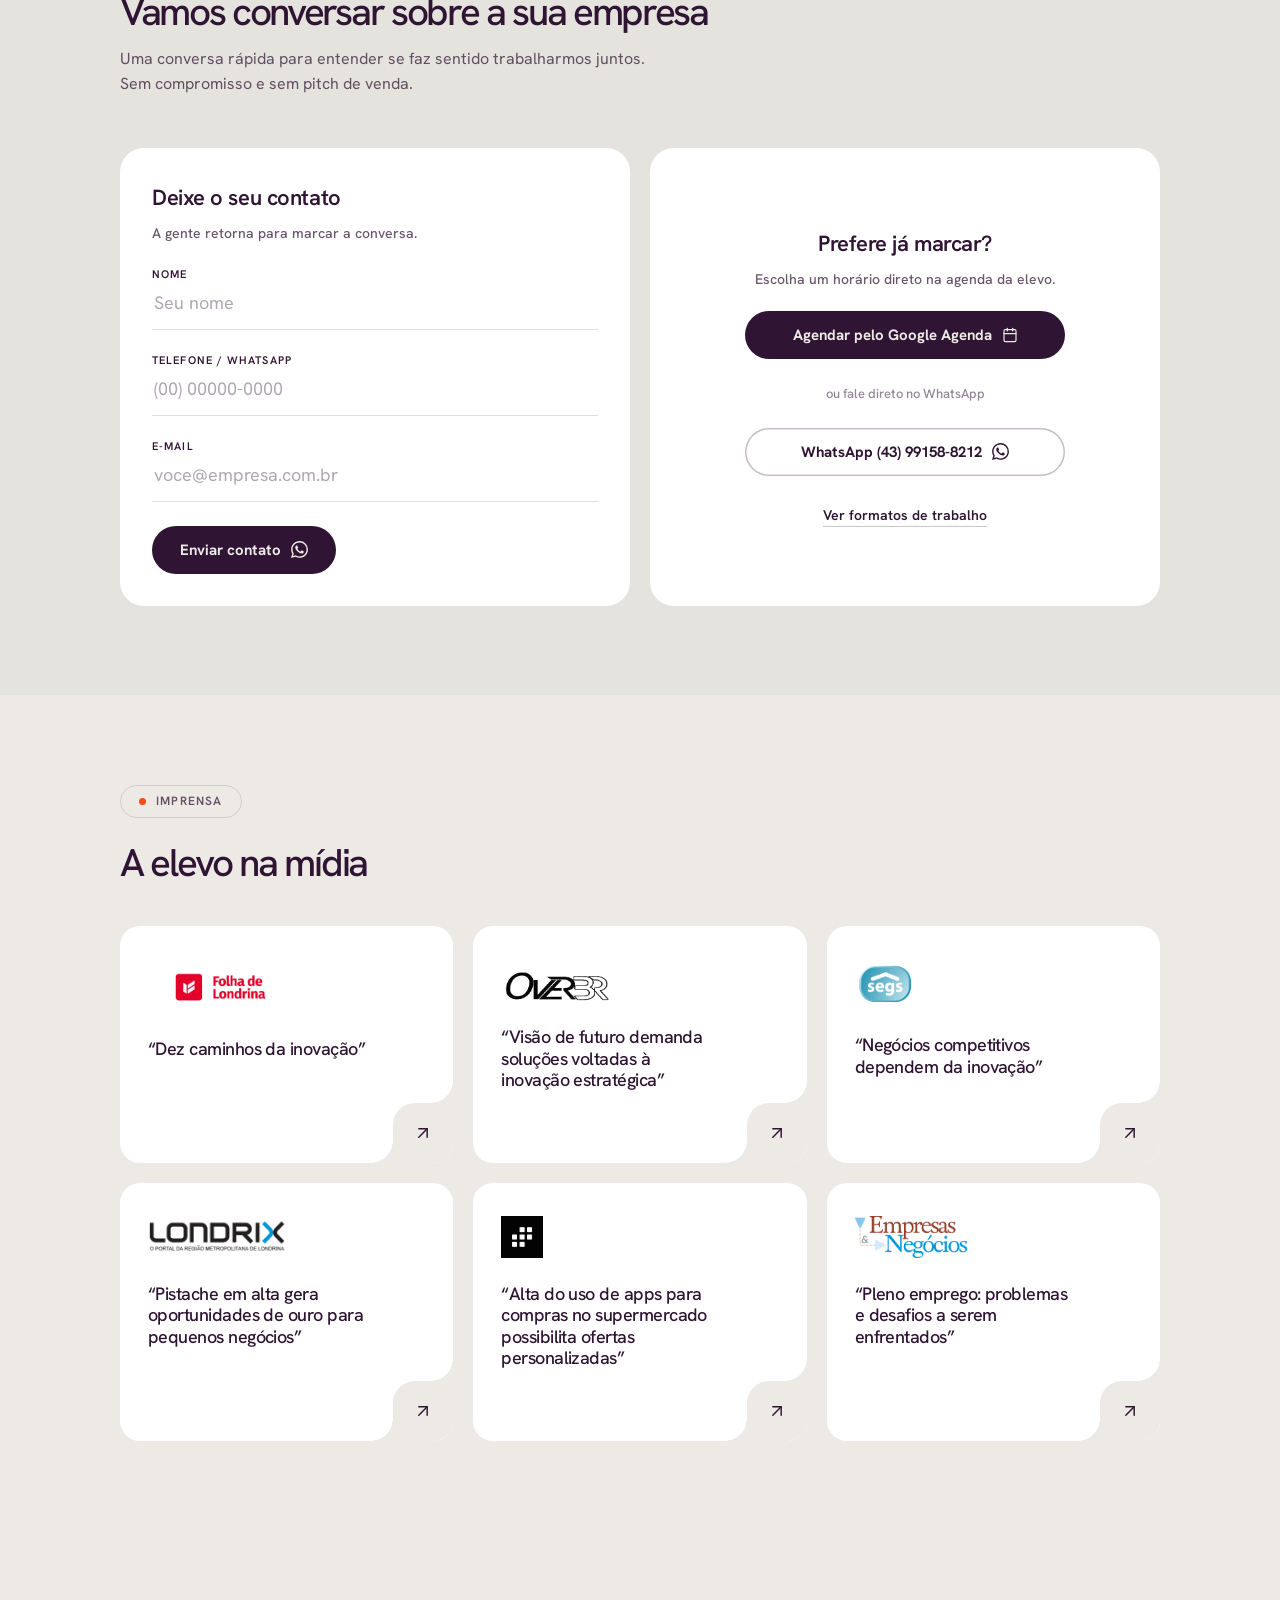
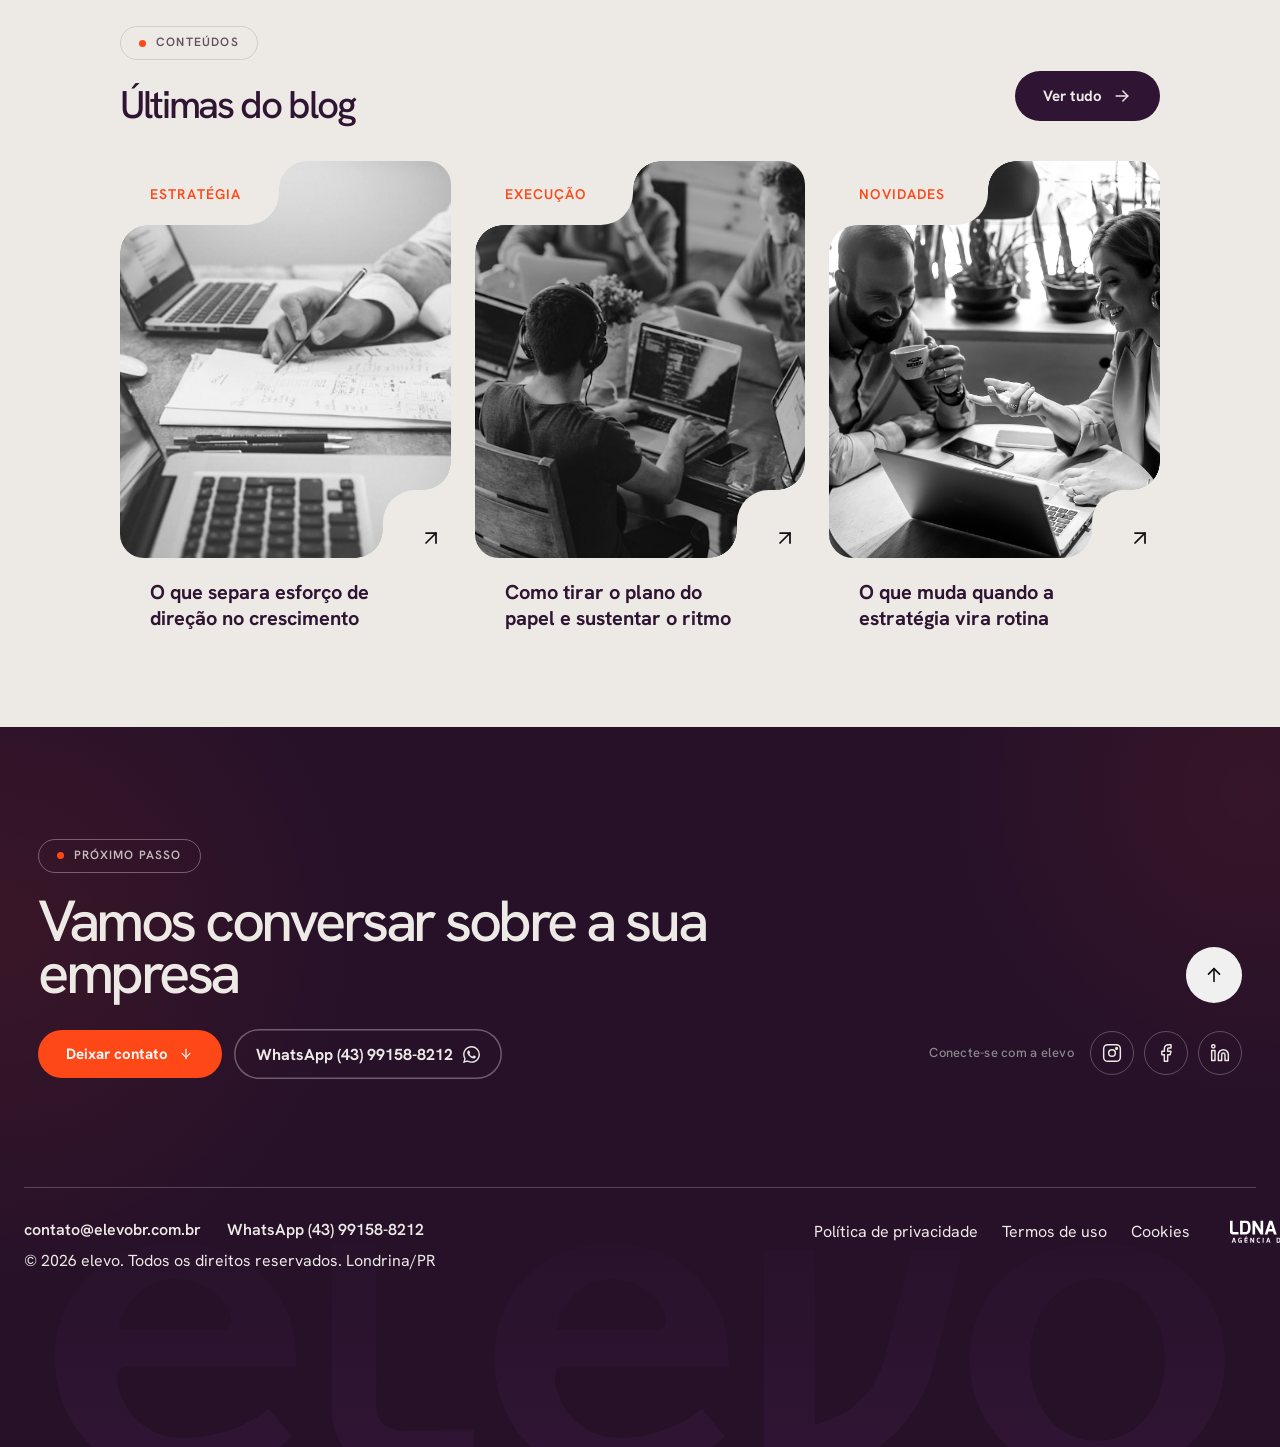
==== commit d74e49c9: "Reorganize landing by wireframe and polish footer socials. Add method, dark elevo block, lead form, " ====
--- a/index.html
+++ b/index.html
@@ -40,26 +40,29 @@
   <symbol id="i-menu" viewBox="0 0 24 24"><path d="M4 7h16"/><path d="M4 12h16"/><path d="M4 17h16"/></symbol>
   <symbol id="i-x" viewBox="0 0 24 24"><path d="m6 6 12 12"/><path d="m18 6-12 12"/></symbol>
   <symbol id="i-plus" viewBox="0 0 24 24"><path d="M12 5v14"/><path d="M5 12h14"/></symbol>
-  <symbol id="i-linkedin" viewBox="0 0 24 24"><path d="M16 8a6 6 0 0 1 6 6v7h-4v-7a2 2 0 0 0-2-2 2 2 0 0 0-2 2v7h-4v-7a6 6 0 0 1 6-6z"/><rect width="4" height="12" x="2" y="9"/><circle cx="4" cy="4" r="2"/></symbol>
+  <symbol id="i-linkedin" viewBox="0 0 24 24" fill="none"><path d="M16 8a6 6 0 0 1 6 6v7h-4v-7a2 2 0 0 0-2-2 2 2 0 0 0-2 2v7h-4v-7a6 6 0 0 1 6-6z" stroke="currentColor" stroke-width="1.75" stroke-linecap="round" stroke-linejoin="round"/><rect width="4" height="12" x="2" y="9" stroke="currentColor" stroke-width="1.75" stroke-linecap="round" stroke-linejoin="round" fill="none"/><circle cx="4" cy="4" r="2" stroke="currentColor" stroke-width="1.75" fill="none"/></symbol>
+  <symbol id="i-instagram" viewBox="0 0 24 24" fill="none"><rect x="2" y="2" width="20" height="20" rx="5" stroke="currentColor" stroke-width="1.75"/><circle cx="12" cy="12" r="4" stroke="currentColor" stroke-width="1.75"/><circle cx="17.5" cy="6.5" r="1" fill="currentColor"/></symbol>
+  <symbol id="i-facebook" viewBox="0 0 24 24" fill="none"><path d="M18 2h-3a5 5 0 0 0-5 5v3H7v4h3v8h4v-8h3l1-4h-4V7a1 1 0 0 1 1-1h3z" stroke="currentColor" stroke-width="1.75" stroke-linecap="round" stroke-linejoin="round"/></symbol>
   <symbol id="i-whatsapp" viewBox="0 0 24 24"><path d="M17.472 14.382c-.297-.149-1.758-.867-2.03-.967-.273-.099-.471-.148-.67.15-.197.297-.767.966-.94 1.164-.173.199-.347.223-.644.075-.297-.15-1.255-.463-2.39-1.475-.883-.788-1.48-1.761-1.653-2.059-.173-.297-.018-.458.13-.606.134-.133.298-.347.446-.52.149-.174.198-.298.298-.497.099-.198.05-.371-.025-.52-.075-.149-.669-1.612-.916-2.207-.242-.579-.487-.5-.669-.51-.173-.008-.371-.01-.57-.01-.198 0-.52.074-.792.372-.272.297-1.04 1.016-1.04 2.479 0 1.462 1.065 2.875 1.213 3.074.149.198 2.096 3.2 5.077 4.487.709.306 1.262.489 1.694.625.712.227 1.36.195 1.871.118.571-.085 1.758-.719 2.006-1.413.248-.694.248-1.289.173-1.413-.074-.124-.272-.198-.57-.347m-5.421 7.403h-.004a9.87 9.87 0 0 1-5.031-1.378l-.361-.214-3.741.982.998-3.648-.235-.374a9.86 9.86 0 0 1-1.51-5.26c.001-5.45 4.436-9.884 9.888-9.884 2.64 0 5.122 1.03 6.988 2.898a9.825 9.825 0 0 1 2.893 6.994c-.003 5.45-4.437 9.884-9.885 9.884m8.413-18.297A11.815 11.815 0 0 0 12.05 0C5.495 0 .16 5.335.157 11.892c0 2.096.547 4.142 1.588 5.945L.057 24l6.305-1.654a11.882 11.882 0 0 0 5.683 1.448h.005c6.554 0 11.89-5.335 11.893-11.893a11.821 11.821 0 0 0-3.48-8.413Z"/></symbol>
   <symbol id="i-calendar" viewBox="0 0 24 24"><rect x="3" y="4" width="18" height="18" rx="2"/><path d="M16 2v4"/><path d="M8 2v4"/><path d="M3 10h18"/></symbol>
+  <symbol id="i-check-circle" viewBox="0 0 24 24" fill="none"><path d="M22 11.08V12a10 10 0 1 1-5.93-9.14" stroke="currentColor" stroke-width="2" stroke-linecap="round" stroke-linejoin="round"/><path d="M22 4 12 14.01 9 11.01" stroke="currentColor" stroke-width="2" stroke-linecap="round" stroke-linejoin="round"/></symbol>
 </svg>
 
 <header class="site-header" id="siteHeader">
   <div class="header-tab">
     <a class="brand-logo" href="#top" aria-label="elevo - ir para o início">
-      <img src="./img/brand/elevo-logo-nav.svg" alt="elevo" width="170" height="34">
+      <img src="./img/brand/elevo-logo-roxo.svg" alt="elevo" width="170" height="34">
     </a>
     <div class="header-right">
       <nav class="main-nav" aria-label="Navegação principal">
-        <a href="#frentes">Frentes</a>
+        <a href="#projetos">Projetos</a>
         <a href="#formatos">Formatos</a>
+        <a href="#metodo">Método</a>
         <a href="#elevo">A elevo</a>
-        <a href="#depoimentos">Depoimentos</a>
+        <a href="#agendar">Conversar</a>
         <a href="#midia">Na mídia</a>
-        <a href="#blog">Blog</a>
       </nav>
-      <a class="btn btn-dark btn-sm" href="https://wa.me/5543991588212" target="_blank" rel="noopener noreferrer" aria-label="Conversar com a elevo pelo WhatsApp">
+      <a class="btn btn-primary btn-sm" href="https://wa.me/5543991588212" target="_blank" rel="noopener noreferrer" aria-label="Conversar com a elevo pelo WhatsApp">
         Conversar
         <svg class="ic" width="17" height="17" aria-hidden="true"><use href="#i-whatsapp"/></svg>
       </a>
@@ -71,13 +74,14 @@
 </header>
 
 <nav class="mobile-nav" id="mobileNav" aria-label="Navegação mobile">
-  <a href="#frentes">Frentes</a>
+  <a href="#projetos">Projetos</a>
   <a href="#formatos">Formatos</a>
+  <a href="#metodo">Método</a>
   <a href="#elevo">A elevo</a>
-  <a href="#depoimentos">Depoimentos</a>
+  <a href="#agendar">Conversar</a>
   <a href="#midia">Na mídia</a>
   <a href="#blog">Blog</a>
-  <a class="btn btn-dark" href="https://wa.me/5543991588212" target="_blank" rel="noopener noreferrer">
+  <a class="btn btn-primary" href="https://wa.me/5543991588212" target="_blank" rel="noopener noreferrer">
     Conversar no WhatsApp
     <svg class="ic" width="18" height="18" aria-hidden="true"><use href="#i-whatsapp"/></svg>
   </a>
@@ -95,7 +99,7 @@
 
       <div class="hero-stage">
         <div class="hero-copy">
-          <h1 id="heroTitle" class="hero-title anim anim-copy">O próximo ciclo da sua empresa pede <mark class="hl-mark">estrutura.</mark></h1>
+          <h1 id="heroTitle" class="hero-title anim anim-copy">O crescimento da sua empresa exige <mark class="hl-mark">mais do que esforço.</mark></h1>
           <div class="hero-sub-wrap">
             <p class="hero-sub anim anim-sub">A elevo desenvolve projetos estratégicos para <em>estruturar</em>, <em>evoluir</em> e <em>escalar</em> o seu negócio. Do plano à execução, do seu lado.</p>
             <div class="hero-ctas anim anim-ctas">
@@ -103,13 +107,11 @@
                 Conversar no WhatsApp
                 <svg class="ic" width="17" height="17" aria-hidden="true"><use href="#i-whatsapp"/></svg>
               </a>
-              <a class="btn btn-glass" href="#frentes">Ver as três frentes</a>
+              <a class="btn btn-glass" href="#projetos">Veja nossos projetos</a>
             </div>
           </div>
         </div>
       </div>
-
-      <img class="hero-biglogo" src="./img/brand/elevo-logo-hero.svg" alt="" aria-hidden="true" width="1300" height="260">
     </div>
 
     <div class="hero-ticker anim anim-ticker" aria-label="Empresas que já trabalharam com a elevo">
@@ -156,108 +158,92 @@
     </div>
   </section>
 
-  <!-- ============ DIAGNÓSTICO ============ -->
-  <section class="diag" id="diagnostico" aria-labelledby="diagLabel">
-    <div class="diag-grid">
-      <div class="diag-label">
-        <p class="pill-label" id="diagLabel"><span class="dot" aria-hidden="true"></span>O diagnóstico</p>
-      </div>
-      <p class="diag-text">
-        <span class="ph">Quando o esforço cresce,</span>
-        <span class="ph">mas a empresa não avança no mesmo ritmo,</span>
-        <span class="ph">o problema raramente é falta de vontade.</span>
-        <span class="ph">É falta de um caminho que conecte <mark class="hl-mark">visão, decisão e execução.</mark></span>
-      </p>
-    </div>
-  </section>
-
-  <!-- ============ FRENTES (como destravamos) ============ -->
-  <section class="sec-frentes" id="frentes" aria-labelledby="frentesTitle">
+  <!-- ============ TRAVANDO (dores clicáveis) ============ -->
+  <section class="sec-travando" id="travando" aria-labelledby="travandoTitle">
+    <div class="travando-wrap">
+      <h2 class="sec-title travando-title" id="travandoTitle">O que está travando o<br><mark class="hl-mark">seu próximo nível?</mark></h2>
+      <div class="pain-chips" role="list" aria-label="Sinais de crescimento travado">
+        <a class="pain-chip" role="listitem" href="#front-pessoas" data-front="pessoas">Equipe que não performa</a>
+        <a class="pain-chip" role="listitem" href="#front-negocio" data-front="negocio">Esforço sem resultado</a>
+        <a class="pain-chip" role="listitem" href="#front-mercado" data-front="mercado">Reação tardia ao mercado</a>
+        <a class="pain-chip" role="listitem" href="#front-pessoas" data-front="pessoas">Rotinas desorganizadas</a>
+        <a class="pain-chip" role="listitem" href="#front-negocio" data-front="negocio">Modelo de negócio ultrapassado</a>
+        <a class="pain-chip" role="listitem" href="#front-pessoas" data-front="pessoas">Liderança sem gestão</a>
+        <a class="pain-chip" role="listitem" href="#front-mercado" data-front="mercado">Perda de competitividade</a>
+      </div>
+    </div>
+  </section>
+
+  <!-- ============ PROJETOS (como destravamos) ============ -->
+  <section class="sec-frentes" id="projetos" aria-labelledby="projetosTitle">
     <div class="frentes-wrap">
       <div class="sec-head">
         <p class="pill-label"><span class="dot" aria-hidden="true"></span>Como destravamos</p>
-        <h2 class="sec-title" id="frentesTitle">Três frentes, um mesmo movimento</h2>
+        <h2 class="sec-title" id="projetosTitle">Projetos estratégicos acontecem nessas três áreas.</h2>
       </div>
 
       <div class="front-list" data-accordion>
-        <article class="front">
+        <article class="front" id="front-negocio">
           <button class="front-head" type="button" id="frontHead1" aria-expanded="false" aria-controls="frontBody1">
             <span class="front-num" aria-hidden="true">01</span>
             <span class="front-titulo">Negócio</span>
-            <span class="front-desc">Reposicionamos modelos, prioridades e formas de gerar valor quando o que trouxe a empresa até aqui já não basta para levá-la adiante.</span>
+            <span class="front-tagline">Transformar potencial em resultado</span>
             <span class="front-toggle" aria-hidden="true"><svg class="ic-stroke" width="18" height="18"><use href="#i-plus"/></svg></span>
           </button>
           <div class="front-body" id="frontBody1" role="region" aria-labelledby="frontHead1">
             <div class="front-body-in">
               <div class="front-body-grid">
-                <div class="front-about">
-                  <p>Quando o modelo atual não sustenta o próximo nível, repensamos como a sua empresa gera valor, cresce e se diferencia.</p>
-                  <p class="front-resultado">Você implanta novas formas de crescer, vender e competir.</p>
-                </div>
-                <ul class="front-labs" role="list">
-                  <li>Negócio lab</li>
-                  <li>Produto lab</li>
-                  <li>Posiciona lab</li>
-                </ul>
+                <p class="front-body-text">Quando o modelo atual deixa de sustentar o próximo nível, é hora de repensar como a empresa gera valor, cresce e se diferencia.</p>
+                <p class="front-resultado">Com a elevo, sua empresa implanta novas formas de crescer, vender&nbsp;e&nbsp;competir.</p>
+                <a class="btn front-cta" href="https://wa.me/5543991588212" target="_blank" rel="noopener noreferrer">
+                  Conversar
+                  <svg class="ic" width="17" height="17" aria-hidden="true"><use href="#i-whatsapp"/></svg>
+                </a>
               </div>
             </div>
           </div>
-          <span class="front-visual front-visual--3d" aria-hidden="true">
-            <img src="./img/icons/icon-3d-glass-negocio.png" alt="" width="128" height="128" loading="lazy">
-          </span>
         </article>
 
-        <article class="front">
+        <article class="front" id="front-mercado">
           <button class="front-head" type="button" id="frontHead2" aria-expanded="false" aria-controls="frontBody2">
             <span class="front-num" aria-hidden="true">02</span>
             <span class="front-titulo">Mercado</span>
-            <span class="front-desc">Investigamos movimentos, clientes e concorrência para transformar sinais dispersos em oportunidades que fazem sentido para a empresa.</span>
+            <span class="front-tagline">Encontrar oportunidades antes dos concorrentes</span>
             <span class="front-toggle" aria-hidden="true"><svg class="ic-stroke" width="18" height="18"><use href="#i-plus"/></svg></span>
           </button>
           <div class="front-body" id="frontBody2" role="region" aria-labelledby="frontHead2">
             <div class="front-body-in">
               <div class="front-body-grid">
-                <div class="front-about">
-                  <p>Tendências, comportamentos e movimentos competitivos viram um mapa claro das próximas frentes de expansão.</p>
-                  <p class="front-resultado">Oportunidade vira venda e crescimento.</p>
-                </div>
-                <ul class="front-labs" role="list">
-                  <li>Persona lab</li>
-                  <li>Tendências lab</li>
-                </ul>
+                <p class="front-body-text">Exploramos tendências, comportamentos e movimentos competitivos para identificar onde estão as próximas oportunidades de expansão.</p>
+                <p class="front-resultado">Com a elevo, sua empresa transforma oportunidade em venda&nbsp;e&nbsp;crescimento.</p>
+                <a class="btn front-cta" href="https://wa.me/5543991588212" target="_blank" rel="noopener noreferrer">
+                  Conversar
+                  <svg class="ic" width="17" height="17" aria-hidden="true"><use href="#i-whatsapp"/></svg>
+                </a>
               </div>
             </div>
           </div>
-          <span class="front-visual front-visual--3d" aria-hidden="true">
-            <img src="./img/icons/icon-3d-glass-mercado.png" alt="" width="128" height="128" loading="lazy">
-          </span>
         </article>
 
-        <article class="front">
+        <article class="front" id="front-pessoas">
           <button class="front-head" type="button" id="frontHead3" aria-expanded="false" aria-controls="frontBody3">
             <span class="front-num" aria-hidden="true">03</span>
             <span class="front-titulo">Pessoas</span>
-            <span class="front-desc">Estruturamos lideranças, rotinas e acordos de trabalho para que a estratégia não fique dependente de esforço individual.</span>
+            <span class="front-tagline">Desenvolver pessoas para alta performance</span>
             <span class="front-toggle" aria-hidden="true"><svg class="ic-stroke" width="18" height="18"><use href="#i-plus"/></svg></span>
           </button>
           <div class="front-body" id="frontBody3" role="region" aria-labelledby="frontHead3">
             <div class="front-body-in">
               <div class="front-body-grid">
-                <div class="front-about">
-                  <p>Liderança, estrutura e rotina para executar melhor. Mudança que não passa pela equipe não dura.</p>
-                  <p class="front-resultado">Você gera mais resultado com o mesmo time.</p>
-                </div>
-                <ul class="front-labs" role="list">
-                  <li>Liderança lab</li>
-                  <li>Cultura lab</li>
-                  <li>Performa lab</li>
-                </ul>
+                <p class="front-body-text">Desenvolvemos lideranças, estruturas e rotinas para executar melhor e ter resultado consistente. Mudança que não passa pela equipe não dura.</p>
+                <p class="front-resultado">Com a elevo, sua empresa passa a gerar mais resultados com o&nbsp;mesmo&nbsp;time.</p>
+                <a class="btn front-cta" href="https://wa.me/5543991588212" target="_blank" rel="noopener noreferrer">
+                  Conversar
+                  <svg class="ic" width="17" height="17" aria-hidden="true"><use href="#i-whatsapp"/></svg>
+                </a>
               </div>
             </div>
           </div>
-          <span class="front-visual front-visual--3d" aria-hidden="true">
-            <img src="./img/icons/icon-3d-glass-pessoas.png" alt="" width="128" height="128" loading="lazy">
-          </span>
         </article>
       </div>
     </div>
@@ -265,106 +251,33 @@
 
   <!-- ============ FORMATOS DE TRABALHO ============ -->
   <section class="sec-formatos" id="formatos" aria-labelledby="formatosTitle">
-    <div class="formatos-head">
-      <p class="pill-label"><span class="dot" aria-hidden="true"></span>Formatos de trabalho</p>
-      <h2 class="sec-title sec-title-center" id="formatosTitle">Quatro formas de trabalhar<br>com a elevo</h2>
-    </div>
-
-    <div class="formatos-grid">
-      <div class="formato-tabs" role="tablist" aria-label="Formatos de trabalho">
-        <button class="formato-tab is-active" type="button" role="tab" id="ftab1" aria-selected="true" aria-controls="formatoPanel"
-          data-nome="Projetos estratégicos" data-desc="Construir novas frentes a partir dos desafios do negócio">
-          <span class="formato-verbo">Acelerar</span><span class="formato-num" aria-hidden="true">01</span>
+    <div class="formatos-inner">
+      <div class="formatos-head">
+        <p class="pill-label"><span class="dot" aria-hidden="true"></span>Formatos de trabalho</p>
+        <h2 class="sec-title sec-title-center" id="formatosTitle">Quatro formas de trabalhar<br>com a elevo</h2>
+      </div>
+
+      <div class="formatos-cards" aria-label="Formatos de atuação da elevo">
+        <button class="formato-card" type="button" data-modal="modalProjetos">
+          <span class="formato-card-num" aria-hidden="true">01</span>
+          <span class="formato-card-verbo">Acelerar</span>
+          <span class="formato-card-nome">Projetos estratégicos</span>
         </button>
-        <button class="formato-tab" type="button" role="tab" id="ftab2" aria-selected="false" aria-controls="formatoPanel"
-          data-nome="Módulos estratégicos" data-desc="Revelar caminhos, riscos e oportunidades antes de avançar">
-          <span class="formato-verbo">Descobrir</span><span class="formato-num" aria-hidden="true">02</span>
+        <button class="formato-card" type="button" data-modal="modalModulos">
+          <span class="formato-card-num" aria-hidden="true">02</span>
+          <span class="formato-card-verbo">Descobrir</span>
+          <span class="formato-card-nome">Módulos estratégicos</span>
         </button>
-        <button class="formato-tab" type="button" role="tab" id="ftab3" aria-selected="false" aria-controls="formatoPanel"
-          data-nome="Workshops" data-desc="Ativar novas formas de pensar e agir no time">
-          <span class="formato-verbo">Despertar</span><span class="formato-num" aria-hidden="true">03</span>
+        <button class="formato-card" type="button" data-modal="modalWorkshop">
+          <span class="formato-card-num" aria-hidden="true">03</span>
+          <span class="formato-card-verbo">Despertar</span>
+          <span class="formato-card-nome">Workshops</span>
         </button>
-        <button class="formato-tab" type="button" role="tab" id="ftab4" aria-selected="false" aria-controls="formatoPanel"
-          data-nome="Mentoria" data-desc="Manter o negócio em movimento, com foco, ritmo e direção">
-          <span class="formato-verbo">Elevar</span><span class="formato-num" aria-hidden="true">04</span>
+        <button class="formato-card" type="button" data-modal="modalMentoria">
+          <span class="formato-card-num" aria-hidden="true">04</span>
+          <span class="formato-card-verbo">Elevar</span>
+          <span class="formato-card-nome">Mentoria</span>
         </button>
-      </div>
-
-      <div class="formato-visual" id="formatoPanel" role="tabpanel" aria-labelledby="ftab1">
-        <figure class="formato-photo">
-          <img class="formato-img is-active" src="./img/hero/hero-workshop.jpg" alt="Sessão de trabalho da elevo com modelo de negócio sobre a mesa" width="1024" height="683">
-          <img class="formato-img" src="./img/post-estrategia.jpg" alt="Material de estratégia da elevo" loading="lazy" width="1024" height="683">
-          <img class="formato-img" src="./img/post-execucao.jpg" alt="Execução de projeto da elevo" loading="lazy" width="1024" height="683">
-          <img class="formato-img" src="./img/hero/hero-b-photo.jpg" alt="Executivos da elevo trabalhando sobre um plano" loading="lazy" width="580" height="940">
-          <span class="formato-notch" aria-hidden="true"></span>
-        </figure>
-        <div class="formato-content">
-          <div class="formato-info">
-            <h3 class="formato-nome">Projetos estratégicos</h3>
-            <p class="formato-desc">Construir novas frentes a partir dos desafios do negócio</p>
-          </div>
-          <a class="btn btn-malva" href="https://wa.me/5543991588212" target="_blank" rel="noopener noreferrer">
-            Agende uma conversa
-            <svg class="ic" width="17" height="17" aria-hidden="true"><use href="#i-whatsapp"/></svg>
-          </a>
-        </div>
-      </div>
-    </div>
-  </section>
-
-  <!-- ============ A ELEVO ============ -->
-  <section class="sec-elevo" id="elevo" aria-labelledby="elevoTitle">
-    <div class="elevo-wrap">
-      <div class="sec-head">
-        <p class="pill-label"><span class="dot" aria-hidden="true"></span>A elevo</p>
-        <h2 class="sec-title" id="elevoTitle">Existimos para levar empresas ao <em>próximo nível</em></h2>
-      </div>
-
-      <div class="elevo-grid">
-        <figure class="elevo-photo">
-          <img src="./img/hero/hero-workshop.jpg" alt="Sessão de trabalho da elevo com modelo de negócio e mapa de empatia sobre a mesa" loading="lazy" width="1024" height="683">
-          <span class="elevo-photo-notch" aria-hidden="true">
-            <span class="selo">
-              <svg class="selo-ring" viewBox="0 0 128 128" aria-hidden="true">
-                <defs>
-                  <!-- circunferência ≈ 2π·50 ≈ 314.2 -->
-                  <path id="seloPath" d="M64,64 m-50,0 a50,50 0 1,1 100,0 a50,50 0 1,1 -100,0"/>
-                </defs>
-                <text class="selo-texto">
-                  <textPath href="#seloPath" textLength="314.2" lengthAdjust="spacing">elevar · evoluir · decidir · elevar · evoluir · decidir ·</textPath>
-                </text>
-              </svg>
-              <span class="selo-core">
-                <svg viewBox="440 435 200 210" width="30" height="32" aria-hidden="true"><path fill="#edeae5" d="M501.78,551.93c1.16-.73,2.41-.85,3.19-.85h35.01v-12.96h84.78v-4.73c0-25.79-9.22-47.5-26.64-62.72-15.34-13.45-36.01-20.85-58.14-20.85v12.96c-22.13,0-42.77,7.4-58.13,20.85-17.42,15.23-26.62,36.93-26.62,62.72,0,39.6,26.53,82.18,84.76,83.83v-12.96c1.16.02,2.34.05,3.55.05,47.54,0,73.98-24.97,75.06-26.03l3.14-3.03-16.36-20-3.66,3.03c-.21.19-22.22,18.04-56.13,18.04-1.91,0-3.78-.09-5.6-.26v12.96c-7.75-.83-14.63-3.26-20.5-7.23-17.73-11.96-21.4-31.35-20.71-36.67.17-1.39.57-4.61,3-6.15ZM517.5,495.62c7.05-4.87,14.92-6.88,22.48-6.9v-12.96c9.17-.02,17.94,2.84,24.35,7.02,10.78,7.07,14.45,17.59,15.01,21.23.19,1.18.57,3.62-.87,5.63-1.49,2.03-4.02,2.46-4.94,2.55h-33.55v12.96h-39.95c.38-2.91,2.79-19.43,17.47-29.53Z"/></svg>
-              </span>
-            </span>
-          </span>
-        </figure>
-
-        <div class="elevo-col">
-          <div class="story-card">
-            <span class="story-notch" aria-hidden="true"></span>
-            <h3 class="story-label">Nossa história</h3>
-            <div class="story-body">
-              <p><strong>Não entregamos projeto para ficar na gaveta.</strong> Trabalhamos com empresas que já conquistaram espaço e perceberam que mais do mesmo não leva ao futuro que querem. A inteligência do negócio é sua; nós ativamos e damos forma a ela, do plano à prática.</p>
-            </div>
-          </div>
-          <figure class="elevo-photo-sm">
-            <img src="./img/photo-partners.jpg" alt="Executivos da elevo conversando durante uma reunião" loading="lazy" width="800" height="600">
-          </figure>
-        </div>
-      </div>
-
-      <div class="elevo-stats">
-        <ul class="elevo-stats-list" role="list">
-          <li><p class="stat-num">12<span class="stat-suf">+</span></p><p class="stat-label">Anos de estrada</p></li>
-          <li><p class="stat-num">200<span class="stat-suf">+</span></p><p class="stat-label">Empresas atendidas</p></li>
-          <li><p class="stat-num">BR<span class="stat-suf">+</span></p><p class="stat-label">Atendimento nacional</p></li>
-        </ul>
-        <a class="btn btn-malva" href="https://wa.me/5543991588212" target="_blank" rel="noopener noreferrer">
-          Agende uma conversa
-          <svg class="ic" width="17" height="17" aria-hidden="true"><use href="#i-whatsapp"/></svg>
-        </a>
       </div>
     </div>
   </section>
@@ -378,7 +291,7 @@
       </picture>
 
       <div class="depo-logo">
-        <img id="depoLogo" src="./img/clientes/vector/london-white.svg" alt="London Marcas e Patentes" width="203" height="55">
+        <img id="depoLogo" src="./img/clientes/london.png" alt="London Marcas e Patentes" width="203" height="55">
       </div>
 
       <p class="depo-quote-mark" aria-hidden="true">&ldquo;</p>
@@ -439,12 +352,161 @@
     </div>
   </div>
 
-  <!-- ============ QUEM CONDUZ ============ -->
+  <!-- ============ O QUE ENTREGAMOS ============ -->
+  <section class="sec-entrega" id="entrega" aria-labelledby="entregaTitle">
+    <div class="entrega-stage">
+      <div class="entrega-photo" aria-hidden="true">
+        <picture>
+          <source media="(max-width: 860px)" srcset="./img/entrega/photo-rect.jpg">
+          <img src="./img/entrega/photo-mask.png" alt="" width="729" height="761" loading="lazy" decoding="async">
+        </picture>
+        <img class="entrega-mark" src="./img/entrega/logo-mark.svg" alt="" width="200" height="40" loading="lazy" decoding="async">
+      </div>
+
+      <div class="entrega-title-card">
+        <p class="pill-label"><span class="dot" aria-hidden="true"></span>O que entregamos</p>
+        <h2 class="entrega-title" id="entregaTitle">Não entregamos projetos para ficar na gaveta</h2>
+      </div>
+
+      <div class="entrega-list-card">
+        <svg class="entrega-list-plate" width="765" height="513" viewBox="0 0 765.463 512.991" fill="none" xmlns="http://www.w3.org/2000/svg" aria-hidden="true" focusable="false">
+          <path d="M765.463 25.2249V108.005C765.463 113.285 764.025 118.44 761.347 122.728L524.434 502.489C520.319 509.081 513.708 512.991 506.66 512.991H21.8885C9.79875 512.991 0 501.699 0 487.766V25.2249C0 11.2924 9.79875 0 21.8885 0H743.574C755.664 0 765.463 11.2924 765.463 25.2249Z" fill="#fff"/>
+        </svg>
+        <ul class="entrega-list" role="list">
+          <li>
+            <svg class="entrega-check" width="24" height="24" aria-hidden="true"><use href="#i-check-circle"/></svg>
+            <span>Mais clareza sobre onde crescer</span>
+          </li>
+          <li>
+            <svg class="entrega-check" width="24" height="24" aria-hidden="true"><use href="#i-check-circle"/></svg>
+            <span>Projetos práticos que geram resultado real</span>
+          </li>
+          <li>
+            <svg class="entrega-check" width="24" height="24" aria-hidden="true"><use href="#i-check-circle"/></svg>
+            <span>Equipes mais produtivas</span>
+          </li>
+          <li>
+            <svg class="entrega-check" width="24" height="24" aria-hidden="true"><use href="#i-check-circle"/></svg>
+            <span>Melhor posicionamento no mercado</span>
+          </li>
+          <li>
+            <svg class="entrega-check" width="24" height="24" aria-hidden="true"><use href="#i-check-circle"/></svg>
+            <span>Novas oportunidades de receita</span>
+          </li>
+          <li>
+            <svg class="entrega-check" width="24" height="24" aria-hidden="true"><use href="#i-check-circle"/></svg>
+            <span>Maior capacidade de execução</span>
+          </li>
+          <li>
+            <svg class="entrega-check" width="24" height="24" aria-hidden="true"><use href="#i-check-circle"/></svg>
+            <span>Acompanhamento para garantir evolução na prática</span>
+          </li>
+        </ul>
+      </div>
+    </div>
+  </section>
+
+  <!-- ============ S6 · COMO UM PROJETO ACONTECE ============ -->
+  <section class="sec-metodo" id="metodo" aria-labelledby="metodoTitle">
+    <div class="metodo-wrap">
+      <div class="metodo-intro">
+        <div class="metodo-head">
+          <p class="pill-label"><span class="dot" aria-hidden="true"></span>O método</p>
+          <h2 class="sec-title" id="metodoTitle">Como um projeto acontece</h2>
+          <p class="metodo-lead">Do mapeamento à execução. Cada projeto é desenhado de acordo com o momento, o desafio e o objetivo da sua empresa.</p>
+          <a class="btn btn-dark" href="https://wa.me/5543991588212" target="_blank" rel="noopener noreferrer">
+            Quero um orçamento no WhatsApp
+            <svg class="ic" width="17" height="17" aria-hidden="true"><use href="#i-whatsapp"/></svg>
+          </a>
+        </div>
+
+        <!-- Ferramentas: faixa tipográfica (display only, sem bolhas) -->
+        <aside class="metodo-tools" aria-label="Ferramentas utilizadas">
+          <p class="metodo-tools-kicker">Ferramentas</p>
+          <ul class="metodo-tools-list" role="list">
+            <li>Design thinking</li>
+            <li>OKRs</li>
+            <li>Canvas</li>
+            <li>Kanban</li>
+            <li>Scrum</li>
+            <li>Design sprint</li>
+            <li>Squads</li>
+            <li>SMART</li>
+          </ul>
+        </aside>
+      </div>
+
+      <ol class="etapas-escadinha">
+        <li class="etapa-step" style="--i:0">
+          <p class="etapa-label">Etapa 01 · Pensar</p>
+          <h3>Entendemos o momento da empresa</h3>
+          <p>Mapeamos desafio, oportunidade e prioridade para destravar o próximo nível.</p>
+        </li>
+        <li class="etapa-step" style="--i:1">
+          <p class="etapa-label">Etapa 02 · Decidir</p>
+          <h3>Estruturamos o caminho</h3>
+          <p>Transformamos informação em direcionamento estratégico e escolha clara.</p>
+        </li>
+        <li class="etapa-step" style="--i:2">
+          <p class="etapa-label">Etapa 03 · Agir</p>
+          <h3>Construímos junto</h3>
+          <p>Desenvolvemos cada frente com quem vai executar. Mudança que não passa pela equipe não dura.</p>
+        </li>
+        <li class="etapa-step" style="--i:3">
+          <p class="etapa-label">Etapa 04 · Evoluir</p>
+          <h3>Acompanhamos e ajustamos</h3>
+          <p>Transformamos plano em ação prática e sustentamos o ritmo até o resultado aparecer.</p>
+        </li>
+      </ol>
+    </div>
+  </section>
+
+  <!-- ============ S7 · A ELEVO ============ -->
+  <section class="sec-sobre" id="elevo" data-theme="dark" aria-labelledby="elevoTitle">
+    <div class="sobre-wrap">
+      <div class="sobre-grid">
+        <div class="sobre-head">
+          <p class="pill-label"><span class="dot" aria-hidden="true"></span>A elevo</p>
+          <h2 class="sec-title" id="elevoTitle">Existimos para levar a sua empresa ao próximo nível</h2>
+        </div>
+        <div class="sobre-body">
+          <p>A elevo trabalha com organizações que já conquistaram espaço no mercado, mas perceberam que continuar fazendo mais do mesmo não leva ao futuro que elas querem.</p>
+          <p>Destravamos o potencial da sua empresa estruturando como ela pensa, decide e executa. A inteligência do negócio é sua; nós ativamos e damos forma a ela.</p>
+          <p>Ficamos do seu lado para garantir que a mudança aconteça na prática e vire resultado real.</p>
+          <a class="btn btn-malva" href="https://wa.me/5543991588212" target="_blank" rel="noopener noreferrer">
+            Fale com a gente no WhatsApp
+            <svg class="ic" width="17" height="17" aria-hidden="true"><use href="#i-whatsapp"/></svg>
+          </a>
+        </div>
+      </div>
+
+      <ul class="sobre-numeros" role="list">
+        <li>
+          <p class="sobre-num">12<span>+</span></p>
+          <p class="sobre-num-label">Anos de mercado</p>
+        </li>
+        <li>
+          <p class="sobre-num">+200</p>
+          <p class="sobre-num-label">Empresas atendidas</p>
+        </li>
+        <li>
+          <p class="sobre-num">BR<span>+</span></p>
+          <p class="sobre-num-label">Alcance nacional e internacional</p>
+        </li>
+      </ul>
+    </div>
+  </section>
+
+  <!-- ============ S8 · QUEM CONDUZ ============ -->
   <section class="sec-exec" id="executivos" aria-labelledby="execTitle">
     <div class="exec-wrap">
       <div class="sec-head exec-head">
         <p class="pill-label"><span class="dot" aria-hidden="true"></span>Quem conduz</p>
-        <h2 class="sec-title" id="execTitle">Os executivos por trás dos projetos</h2>
+        <h2 class="sec-title" id="execTitle">
+          <span class="exec-title-line">Os executivos</span>
+          <span class="exec-title-line">por trás</span>
+          <span class="exec-title-line">dos projetos</span>
+        </h2>
       </div>
 
       <div class="exec-cards">
@@ -475,74 +537,136 @@
     </div>
   </section>
 
-  <!-- ============ NA MÍDIA ============ -->
+  <!-- ============ S9 · AGENDAR / FORMULÁRIO ============ -->
+  <section class="sec-agenda" id="agendar" aria-labelledby="agendaTitle">
+    <div class="agenda-wrap">
+      <div class="agenda-head">
+        <p class="pill-label"><span class="dot" aria-hidden="true"></span>Próximo passo</p>
+        <h2 class="sec-title" id="agendaTitle">Vamos conversar sobre a sua empresa</h2>
+        <p class="agenda-lead">Uma conversa rápida para entender se faz sentido trabalharmos juntos.<br>Sem compromisso e sem pitch de venda.</p>
+      </div>
+
+      <div class="agenda-grid">
+        <div class="agenda-panel">
+          <form class="agenda-form" id="leadForm" novalidate>
+            <div class="agenda-panel-head">
+              <h3>Deixe o seu contato</h3>
+              <p>A gente retorna para marcar a conversa.</p>
+            </div>
+
+            <label class="agenda-field" for="leadName">
+              <span>Nome</span>
+              <input id="leadName" name="nome" type="text" placeholder="Seu nome" autocomplete="name" required>
+            </label>
+            <label class="agenda-field" for="leadPhone">
+              <span>Telefone / WhatsApp</span>
+              <input id="leadPhone" name="telefone" type="tel" placeholder="(00) 00000-0000" autocomplete="tel" inputmode="tel" maxlength="15" pattern="\([0-9]{2}\) [0-9]{5}-[0-9]{4}" required>
+            </label>
+            <label class="agenda-field" for="leadEmail">
+              <span>E-mail</span>
+              <input id="leadEmail" name="email" type="email" placeholder="voce@empresa.com.br" autocomplete="email" required>
+            </label>
+
+            <p class="agenda-form-msg" id="leadFormMsg" role="status" aria-live="polite" hidden></p>
+
+            <button class="btn btn-dark agenda-submit" type="submit">
+              Enviar contato
+              <svg class="ic" width="17" height="17" aria-hidden="true"><use href="#i-whatsapp"/></svg>
+            </button>
+          </form>
+        </div>
+
+        <div class="agenda-panel agenda-panel--side">
+          <div class="agenda-panel-head">
+            <h3>Prefere já marcar?</h3>
+            <p>Escolha um horário direto na agenda da elevo.</p>
+          </div>
+          <!-- URL do Google Agenda a confirmar com a cliente -->
+          <a class="btn btn-dark" href="#" target="_blank" rel="noopener noreferrer" data-agenda-pendente title="Link do Google Agenda a confirmar">
+            Agendar pelo Google Agenda
+            <svg class="ic-stroke" width="16" height="16" aria-hidden="true"><use href="#i-calendar"/></svg>
+          </a>
+          <p class="agenda-or">ou fale direto no WhatsApp</p>
+          <a class="btn btn-outline-roxo" href="https://wa.me/5543991588212" target="_blank" rel="noopener noreferrer">
+            WhatsApp (43) 99158-8212
+            <svg class="ic" width="17" height="17" aria-hidden="true"><use href="#i-whatsapp"/></svg>
+          </a>
+          <a class="agenda-back" href="#formatos">Ver formatos de trabalho</a>
+        </div>
+      </div>
+    </div>
+  </section>
+
+  <!-- ============ S10 · NA MÍDIA ============ -->
   <section class="sec-midia" id="midia" aria-labelledby="midiaTitle">
-    <div class="midia-inner">
+    <div class="midia-wrap">
       <div class="midia-head">
         <div class="sec-head">
-          <p class="pill-label"><span class="dot" aria-hidden="true"></span>Na mídia</p>
-          <h2 class="sec-title" id="midiaTitle">Estratégia que <em>vira pauta</em></h2>
-        </div>
-        <div class="midia-arrows">
-          <button class="midia-arrow" id="midiaPrev" type="button" aria-label="Matéria anterior" disabled>
-            <svg class="ic-stroke" width="24" height="24" viewBox="0 0 24 24" aria-hidden="true"><path d="M19 12H5"/><path d="m11 18-6-6 6-6"/></svg>
-          </button>
-          <button class="midia-arrow" id="midiaNext" type="button" aria-label="Próxima matéria">
-            <svg class="ic-stroke" width="24" height="24" viewBox="0 0 24 24" aria-hidden="true"><path d="M5 12h14"/><path d="m13 6 6 6-6 6"/></svg>
-          </button>
-        </div>
-      </div>
-
-      <div class="midia-viewport">
-        <div class="midia-track" id="midiaTrack">
-          <article class="midia-card">
-            <img class="midia-shape" src="./img/midia-card.svg" alt="" width="890" height="410" loading="lazy">
-            <div class="midia-body">
-              <h3 class="midia-quote">"Dez caminhos da inovação"</h3>
-              <a class="btn btn-laranja" href="https://www.folhadelondrina.com.br/" target="_blank" rel="noopener noreferrer">
-                Ver matéria
-                <svg class="ic-stroke" width="20" height="20" viewBox="0 0 24 24" aria-hidden="true"><path d="M5 12h14"/><path d="m13 6 6 6-6 6"/></svg>
-              </a>
-            </div>
-            <span class="midia-logo">
-              <img src="./img/midia-folha.svg" alt="Folha de Londrina" width="311" height="93" loading="lazy">
-            </span>
-          </article>
-
-          <article class="midia-card">
-            <img class="midia-shape" src="./img/midia-card.svg" alt="" width="890" height="410" loading="lazy">
-            <div class="midia-body">
-              <h3 class="midia-quote">"Visão de futuro demanda soluções voltadas à inovação estratégica"</h3>
-              <a class="btn btn-laranja" href="https://overbr.com.br/artigos/visao-de-futuro-demanda-solucoes-voltadas-a-inovacao-estrategica" target="_blank" rel="noopener noreferrer">
-                Ver matéria
-                <svg class="ic-stroke" width="20" height="20" viewBox="0 0 24 24" aria-hidden="true"><path d="M5 12h14"/><path d="m13 6 6 6-6 6"/></svg>
-              </a>
-            </div>
-            <span class="midia-logo">
-              <img src="./img/midia-overbr.svg" alt="Overbr" width="297" height="79" loading="lazy">
-            </span>
-          </article>
-
-          <article class="midia-card">
-            <img class="midia-shape" src="./img/midia-card.svg" alt="" width="890" height="410" loading="lazy">
-            <div class="midia-body">
-              <h3 class="midia-quote">"Negócios competitivos dependem da inovação"</h3>
-              <a class="btn btn-laranja" href="https://www.segs.com.br/" target="_blank" rel="noopener noreferrer">
-                Ver matéria
-                <svg class="ic-stroke" width="20" height="20" viewBox="0 0 24 24" aria-hidden="true"><path d="M5 12h14"/><path d="m13 6 6 6-6 6"/></svg>
-              </a>
-            </div>
-            <span class="midia-logo">
-              <img src="./img/midia-segs.svg" alt="SEGS" width="168" height="118" loading="lazy">
-            </span>
-          </article>
-        </div>
-      </div>
-
-      <div class="midia-dots" role="tablist" aria-label="Escolher matéria">
-        <button class="midia-dot is-active" type="button" role="tab" aria-selected="true" aria-label="Matéria 1"></button>
-        <button class="midia-dot" type="button" role="tab" aria-selected="false" aria-label="Matéria 2"></button>
-        <button class="midia-dot" type="button" role="tab" aria-selected="false" aria-label="Matéria 3"></button>
+          <p class="pill-label"><span class="dot" aria-hidden="true"></span>Imprensa</p>
+          <h2 class="sec-title" id="midiaTitle">A elevo na mídia</h2>
+        </div>
+      </div>
+
+      <div class="midia-grid">
+        <a class="midia-card" href="https://www.folhadelondrina.com.br/" target="_blank" rel="noopener noreferrer">
+          <span class="midia-logo midia-logo--folha">
+            <img src="./assets/midia/fl-logo-2.png" alt="Folha de Londrina" width="320" height="140" loading="lazy">
+          </span>
+          <h3 class="midia-title">&ldquo;Dez caminhos da inovação&rdquo;</h3>
+          <span class="midia-arrow" aria-hidden="true">
+            <svg class="ic-stroke" width="20" height="20" viewBox="0 0 24 24"><path d="M7 17 17 7"/><path d="M7 7h10v10"/></svg>
+          </span>
+        </a>
+
+        <a class="midia-card" href="https://overbr.com.br/artigos/visao-de-futuro-demanda-solucoes-voltadas-a-inovacao-estrategica" target="_blank" rel="noopener noreferrer">
+          <span class="midia-logo">
+            <img src="./img/midia/overbr.png" alt="OverBR" width="280" height="88" loading="lazy">
+          </span>
+          <h3 class="midia-title">&ldquo;Visão de futuro demanda soluções voltadas à inovação estratégica&rdquo;</h3>
+          <span class="midia-arrow" aria-hidden="true">
+            <svg class="ic-stroke" width="20" height="20" viewBox="0 0 24 24"><path d="M7 17 17 7"/><path d="M7 7h10v10"/></svg>
+          </span>
+        </a>
+
+        <a class="midia-card" href="https://www.segs.com.br/" target="_blank" rel="noopener noreferrer">
+          <span class="midia-logo midia-logo--segs">
+            <img src="./assets/midia/SEGS-LOGO.png" alt="SEGS" width="168" height="118" loading="lazy">
+          </span>
+          <h3 class="midia-title">&ldquo;Negócios competitivos dependem da inovação&rdquo;</h3>
+          <span class="midia-arrow" aria-hidden="true">
+            <svg class="ic-stroke" width="20" height="20" viewBox="0 0 24 24"><path d="M7 17 17 7"/><path d="M7 7h10v10"/></svg>
+          </span>
+        </a>
+
+        <a class="midia-card" href="https://londrix.com.br/" target="_blank" rel="noopener noreferrer">
+          <span class="midia-logo">
+            <img src="./assets/midia/Londrix-300x91-1.png" alt="Londrix" width="300" height="91" loading="lazy">
+          </span>
+          <h3 class="midia-title">&ldquo;Pistache em alta gera oportunidades de ouro para pequenos negócios&rdquo;</h3>
+          <span class="midia-arrow" aria-hidden="true">
+            <svg class="ic-stroke" width="20" height="20" viewBox="0 0 24 24"><path d="M7 17 17 7"/><path d="M7 7h10v10"/></svg>
+          </span>
+        </a>
+
+        <a class="midia-card" href="https://novovarejo.com.br/" target="_blank" rel="noopener noreferrer">
+          <span class="midia-logo">
+            <img src="./assets/midia/novovarejo2022_logo.jpg" alt="Novo Varejo" width="280" height="88" loading="lazy">
+          </span>
+          <h3 class="midia-title">&ldquo;Alta do uso de apps para compras no supermercado possibilita ofertas personalizadas&rdquo;</h3>
+          <span class="midia-arrow" aria-hidden="true">
+            <svg class="ic-stroke" width="20" height="20" viewBox="0 0 24 24"><path d="M7 17 17 7"/><path d="M7 7h10v10"/></svg>
+          </span>
+        </a>
+
+        <a class="midia-card" href="https://assets.jornalempresasenegocios.com.br/uploads/2026/06/pagina_03_ed_5607.pdf" target="_blank" rel="noopener noreferrer">
+          <span class="midia-logo">
+            <img src="./assets/midia/LOGO_Empresasenegocios.png" alt="Jornal Empresas e Negócios" width="280" height="88" loading="lazy">
+          </span>
+          <h3 class="midia-title">&ldquo;Pleno emprego: problemas e desafios a serem enfrentados&rdquo;</h3>
+          <span class="midia-arrow" aria-hidden="true">
+            <svg class="ic-stroke" width="20" height="20" viewBox="0 0 24 24"><path d="M7 17 17 7"/><path d="M7 7h10v10"/></svg>
+          </span>
+        </a>
       </div>
     </div>
   </section>
@@ -606,46 +730,46 @@
 
 </main>
 
-<!-- ============ FOOTER / CONTATO ============ -->
+<!-- ============ FOOTER / CTA ============ -->
 <footer class="site-footer" id="footer" aria-labelledby="footerTitle">
   <div class="footer-inner">
-    <div class="footer-main">
+    <div class="footer-main footer-main--cta">
       <div class="footer-intro">
         <p class="pill-label"><span class="dot" aria-hidden="true"></span>Próximo passo</p>
-        <h2 class="footer-title" id="footerTitle">Vamos entender o que pede direção agora.</h2>
-      </div>
-
-      <form class="footer-form" id="footerLeadForm">
-        <label class="footer-field" for="footerName">
-          <span>Seu nome</span>
-          <input id="footerName" name="nome" type="text" placeholder="Como podemos te chamar?" autocomplete="name" required>
-        </label>
-
-        <label class="footer-field" for="footerCompany">
-          <span>Empresa e função</span>
-          <input id="footerCompany" name="empresa" type="text" placeholder="Onde você atua?" autocomplete="organization-title" required>
-        </label>
-
-        <label class="footer-field" for="footerPhone">
-          <span>Telefone</span>
-          <input id="footerPhone" name="telefone" type="tel" placeholder="(00) 00000-0000" autocomplete="tel" inputmode="tel" maxlength="15" pattern="\([0-9]{2}\) [0-9]{5}-[0-9]{4}" required>
-        </label>
-
-        <div class="footer-form-action">
-          <p id="footerFormNote"><strong>Iniciar conversa</strong> abre o WhatsApp com seus dados prontos. Prefere escolher o horário? Use a agenda.</p>
-          <div class="footer-form-btns">
-            <button class="btn btn-laranja footer-submit" type="submit" aria-describedby="footerFormNote">
-              Iniciar conversa
-              <svg class="ic" width="17" height="17" aria-hidden="true"><use href="#i-whatsapp"/></svg>
-            </button>
-            <!-- URL do Google Agenda a confirmar com a cliente -->
-            <a class="btn footer-calendar" href="#" target="_blank" rel="noopener noreferrer" data-agenda-pendente title="Link do Google Agenda a confirmar">
-              Agendar pelo Calendar
-              <svg class="ic-stroke" width="16" height="16" aria-hidden="true"><use href="#i-calendar"/></svg>
+        <h2 class="footer-title" id="footerTitle">Vamos conversar sobre a sua empresa</h2>
+        <div class="footer-ctas">
+          <a class="btn btn-laranja" href="#agendar">
+            Deixar contato
+            <svg class="ic-stroke" width="16" height="16" viewBox="0 0 24 24" aria-hidden="true"><path d="M12 5v14"/><path d="m6 11 6 6 6-6"/></svg>
+          </a>
+          <a class="btn footer-calendar" href="https://wa.me/5543991588212" target="_blank" rel="noopener noreferrer">
+            WhatsApp (43) 99158-8212
+            <svg class="ic" width="17" height="17" aria-hidden="true"><use href="#i-whatsapp"/></svg>
+          </a>
+        </div>
+      </div>
+
+      <div class="footer-aside">
+        <a class="footer-top" href="#top" aria-label="Voltar ao início">
+          <svg class="ic-stroke" width="22" height="22" viewBox="0 0 24 24" aria-hidden="true"><path d="M12 19V5"/><path d="m6 11 6-6 6 6"/></svg>
+        </a>
+
+        <div class="footer-social">
+          <p class="footer-social-label">Conecte-se com a elevo</p>
+          <div class="footer-social-row" role="list">
+            <!-- URLs das redes a confirmar com a cliente -->
+            <a class="footer-social-link" href="#" data-social-pendente role="listitem" aria-label="Instagram da elevo" title="Link do Instagram a confirmar">
+              <svg class="ic-stroke" width="20" height="20" aria-hidden="true"><use href="#i-instagram"/></svg>
+            </a>
+            <a class="footer-social-link" href="#" data-social-pendente role="listitem" aria-label="Facebook da elevo" title="Link do Facebook a confirmar">
+              <svg class="ic-stroke" width="20" height="20" aria-hidden="true"><use href="#i-facebook"/></svg>
+            </a>
+            <a class="footer-social-link" href="#" data-social-pendente role="listitem" aria-label="LinkedIn da elevo" title="Link do LinkedIn a confirmar">
+              <svg class="ic-stroke" width="20" height="20" aria-hidden="true"><use href="#i-linkedin"/></svg>
             </a>
           </div>
         </div>
-      </form>
+      </div>
     </div>
 
     <div class="footer-legal">
@@ -669,11 +793,116 @@
   </div>
 
   <img class="footer-wordmark" src="./img/footer-wordmark.svg" alt="" width="1810" height="362" loading="lazy" aria-hidden="true">
-
-  <a class="footer-top" href="#top" aria-label="Voltar ao início">
-    <svg class="ic-stroke" width="25" height="25" viewBox="0 0 24 24" aria-hidden="true"><path d="M12 19V5"/><path d="m6 11 6-6 6 6"/></svg>
-  </a>
 </footer>
+
+<!-- ============ MODAIS DOS FORMATOS ============ -->
+<dialog class="fmt-modal" id="modalProjetos" aria-labelledby="modalProjetosTitle">
+  <div class="fmt-modal-inner">
+    <button class="fmt-modal-close" type="button" data-close aria-label="Fechar detalhe do formato">
+      <svg class="ic-stroke" width="18" height="18" aria-hidden="true"><use href="#i-x"/></svg>
+    </button>
+    <p class="fmt-modal-eyebrow">Acelerar</p>
+    <h3 id="modalProjetosTitle">Projetos estratégicos</h3>
+    <p class="fmt-modal-intro">Construímos novos projetos a partir dos desafios reais do negócio, com direção, prioridade e execução do seu lado.</p>
+    <h4>Quando faz sentido</h4>
+    <ul class="fmt-modal-chips">
+      <li>Crescimento travado</li>
+      <li>Nova frente de receita</li>
+      <li>Modelo que precisa evoluir</li>
+    </ul>
+    <h4>O que você leva</h4>
+    <ul class="fmt-modal-list">
+      <li><strong>Direção</strong> prioridades e plano de execução</li>
+      <li><strong>Estrutura</strong> ritmo, governança e entregas</li>
+      <li><strong>Resultado</strong> projetos implantados no negócio</li>
+    </ul>
+    <a class="btn btn-primary" href="https://wa.me/5543991588212" target="_blank" rel="noopener noreferrer">
+      Conversar no WhatsApp
+      <svg class="ic" width="17" height="17" aria-hidden="true"><use href="#i-whatsapp"/></svg>
+    </a>
+  </div>
+</dialog>
+
+<dialog class="fmt-modal" id="modalModulos" aria-labelledby="modalModulosTitle">
+  <div class="fmt-modal-inner">
+    <button class="fmt-modal-close" type="button" data-close aria-label="Fechar detalhe do formato">
+      <svg class="ic-stroke" width="18" height="18" aria-hidden="true"><use href="#i-x"/></svg>
+    </button>
+    <p class="fmt-modal-eyebrow">Descobrir</p>
+    <h3 id="modalModulosTitle">Módulos estratégicos</h3>
+    <p class="fmt-modal-intro">Revelamos caminhos, riscos e oportunidades antes de avançar, para decidir com mais clareza e menos desperdício.</p>
+    <h4>Quando faz sentido</h4>
+    <ul class="fmt-modal-chips">
+      <li>Decisão estratégica em aberto</li>
+      <li>Mercado em mudança</li>
+      <li>Prioridade ainda difusa</li>
+    </ul>
+    <h4>O que você leva</h4>
+    <ul class="fmt-modal-list">
+      <li><strong>Leitura</strong> visão objetiva do momento</li>
+      <li><strong>Cenários</strong> caminhos e trade-offs mapeados</li>
+      <li><strong>Decisão</strong> próximo passo com critério</li>
+    </ul>
+    <a class="btn btn-primary" href="https://wa.me/5543991588212" target="_blank" rel="noopener noreferrer">
+      Conversar no WhatsApp
+      <svg class="ic" width="17" height="17" aria-hidden="true"><use href="#i-whatsapp"/></svg>
+    </a>
+  </div>
+</dialog>
+
+<dialog class="fmt-modal" id="modalWorkshop" aria-labelledby="modalWorkshopTitle">
+  <div class="fmt-modal-inner">
+    <button class="fmt-modal-close" type="button" data-close aria-label="Fechar detalhe do formato">
+      <svg class="ic-stroke" width="18" height="18" aria-hidden="true"><use href="#i-x"/></svg>
+    </button>
+    <p class="fmt-modal-eyebrow">Despertar</p>
+    <h3 id="modalWorkshopTitle">Workshops</h3>
+    <p class="fmt-modal-intro">Ativamos novas formas de pensar e agir no time com dinâmicas práticas, alinhamento e energia para sair da sala e executar.</p>
+    <h4>Quando faz sentido</h4>
+    <ul class="fmt-modal-chips">
+      <li>Time desalinhado</li>
+      <li>Tema urgente para destravar</li>
+      <li>Capacitação em formato intensivo</li>
+    </ul>
+    <h4>O que você leva</h4>
+    <ul class="fmt-modal-list">
+      <li><strong>Clareza</strong> entendimento compartilhado do desafio</li>
+      <li><strong>Método</strong> ferramentas aplicáveis no dia a dia</li>
+      <li><strong>Movimento</strong> compromissos e primeiros passos</li>
+    </ul>
+    <a class="btn btn-primary" href="https://wa.me/5543991588212" target="_blank" rel="noopener noreferrer">
+      Conversar no WhatsApp
+      <svg class="ic" width="17" height="17" aria-hidden="true"><use href="#i-whatsapp"/></svg>
+    </a>
+  </div>
+</dialog>
+
+<dialog class="fmt-modal" id="modalMentoria" aria-labelledby="modalMentoriaTitle">
+  <div class="fmt-modal-inner">
+    <button class="fmt-modal-close" type="button" data-close aria-label="Fechar detalhe do formato">
+      <svg class="ic-stroke" width="18" height="18" aria-hidden="true"><use href="#i-x"/></svg>
+    </button>
+    <p class="fmt-modal-eyebrow">Elevar</p>
+    <h3 id="modalMentoriaTitle">Mentoria</h3>
+    <p class="fmt-modal-intro">Mantemos o negócio em movimento com foco, ritmo e direção, acompanhando decisões e execução ao longo do tempo.</p>
+    <h4>Quando faz sentido</h4>
+    <ul class="fmt-modal-chips">
+      <li>Plano já definido</li>
+      <li>Liderança precisa de suporte contínuo</li>
+      <li>Execução que não pode perder ritmo</li>
+    </ul>
+    <h4>O que você leva</h4>
+    <ul class="fmt-modal-list">
+      <li><strong>Ritmo</strong> cadência e prioridades sustentadas</li>
+      <li><strong>Apoio</strong> decisões com quem já trilhou o caminho</li>
+      <li><strong>Consistência</strong> evolução que não depende de impulso</li>
+    </ul>
+    <a class="btn btn-primary" href="https://wa.me/5543991588212" target="_blank" rel="noopener noreferrer">
+      Conversar no WhatsApp
+      <svg class="ic" width="17" height="17" aria-hidden="true"><use href="#i-whatsapp"/></svg>
+    </a>
+  </div>
+</dialog>
 
 <!-- atalho discreto p/ apresentar a v2 no mesmo deploy -->
 <a class="ver-switch" href="./index2.html" title="Abrir versão 2 (alternativa)">v2</a>
--- a/css/main4.css
+++ b/css/main4.css
@@ -121,6 +121,17 @@
 .btn-malva { background: var(--primitive-malva); color: var(--primitive-roxo); }
 .btn-malva:hover { box-shadow: 0 14px 28px -12px rgba(184, 130, 232, .5); }
 
+/* gradiente malva → laranja (mesmo do index2 / Figma) */
+.btn-primary {
+  background: linear-gradient(254deg, var(--primitive-malva) 0%, var(--primitive-laranja) 97%);
+  color: var(--primitive-cinza);
+  box-shadow: 0 14px 30px -16px rgba(255, 72, 23, .5);
+}
+.btn-primary:hover {
+  box-shadow: 0 18px 38px -14px rgba(255, 72, 23, .6);
+  filter: saturate(1.08);
+}
+
 /* vidro sobre a foto (CTA secundário da hero) */
 .btn-glass {
   background: rgba(255, 255, 255, .08);
@@ -133,6 +144,16 @@
 
 .btn-laranja { background: var(--primitive-laranja); color: #fbfaf8; }
 .btn-laranja:hover { box-shadow: 0 14px 28px -12px rgba(255, 72, 23, .5); }
+
+.btn-outline-roxo {
+  background: transparent;
+  color: var(--primitive-roxo);
+  box-shadow: inset 0 0 0 1.5px rgba(47, 21, 51, .28);
+}
+.btn-outline-roxo:hover {
+  background: rgba(47, 21, 51, .04);
+  box-shadow: inset 0 0 0 1.5px rgba(47, 21, 51, .5);
+}
 
 .btn-sm { padding: 11px 20px; font-size: 14px; }
 
@@ -273,9 +294,11 @@
     linear-gradient(rgba(15, 15, 15, .2), rgba(15, 15, 15, .2));
 }
 
-/* palco alinhado à largura da aba do header */
+/* palco alinhado à largura da aba do header
+   z-index acima do wordmark p/ copy/CTAs nunca ficarem por baixo */
 .hero-stage {
   position: absolute; inset: 0;
+  z-index: 2;
   width: var(--tab-w);
   margin-inline: auto;
   pointer-events: none;
@@ -284,8 +307,8 @@
 .hero-copy {
   position: absolute;
   left: 45px;
-  top: 22.9%;
-  width: min(540px, calc(100% - 60px));
+  top: 30%; /* mais baixo / centrado no banner */
+  width: min(640px, calc(100% - 60px));
   display: flex; flex-direction: column; gap: 24px;
 }
 .hero-copy a { pointer-events: auto; }
@@ -300,9 +323,18 @@
   text-wrap: balance;
 }
 
-.hero-sub-wrap { display: flex; flex-direction: column; gap: 50px; }
+/* sub + CTAs lado a lado no desktop: sobe os botões e foge do wordmark */
+.hero-sub-wrap {
+  display: flex;
+  flex-direction: row;
+  flex-wrap: wrap;
+  align-items: center;
+  gap: 18px 22px;
+}
 
 .hero-sub {
+  flex: 1 1 220px;
+  min-width: min(100%, 220px);
   font-size: clamp(19px, 1.25vw, 24px);
   font-weight: 700;
   line-height: 1.2;
@@ -312,18 +344,18 @@
 }
 .hero-sub em { font-style: italic; }
 
-.hero-ctas { display: flex; flex-wrap: wrap; gap: 12px; }
-
-/* wordmark gigante mesclando com a base do banner (leve overlap p/ fora) */
-.hero-biglogo {
-  position: absolute;
-  left: 50%;
-  transform: translateX(-50%);
-  bottom: clamp(-43px, -2.24vw, -16px);
-  width: min(1300px, 69.5%);
-  height: auto;
-  pointer-events: none;
-}
+.hero-ctas {
+  display: flex;
+  flex-direction: column;
+  align-items: stretch;
+  gap: 10px;
+  flex: 0 0 auto;
+}
+.hero-ctas .btn {
+  white-space: nowrap;
+}
+
+
 
 /* ---------- ticker de logos ---------- */
 .hero-ticker {
@@ -369,7 +401,7 @@
   .ticker-set[aria-hidden="true"] { display: none; }
 }
 
-/* ---------- diagnóstico (statement) ---------- */
+/* ---------- shared labels / a11y ---------- */
 .sr-only {
   position: absolute; width: 1px; height: 1px;
   padding: 0; margin: -1px; overflow: hidden;
@@ -393,27 +425,70 @@
   flex: none;
 }
 
-.diag { padding: clamp(96px, 9.17vw, 176px) 0; }
-
-.diag-grid {
+/* ---------- travando (dores → projetos) ---------- */
+.sec-travando {
+  padding: clamp(88px, 7.5vw, 140px) 0;
+}
+
+.travando-wrap {
   width: var(--tab-w);
   margin-inline: auto;
-  display: flex; align-items: flex-start; gap: 32px;
-}
-.diag-label { width: 272px; flex: none; }
-
-.diag-text {
-  flex: 1; min-width: 0;
-  font-family: var(--font-display);
-  font-size: clamp(34px, 3.02vw, 58px);
-  font-weight: 500;
-  line-height: 1.08;
-  letter-spacing: -.06em;
+  display: flex;
+  flex-direction: column;
+  gap: 36px;
+}
+
+.travando-title {
+  max-width: 820px;
+  text-wrap: pretty; /* reforço; a quebra fina vem do <br> + grifa */
+}
+/* grifa na 2ª linha: "seu próximo nível?" (evita órfão de uma palavra) */
+.travando-title .hl-mark {
+  background-size: 100% 0.88em;
+  background-position: left 0.16em;
+  padding-inline: 0.06em;
+  box-decoration-break: clone;
+  -webkit-box-decoration-break: clone;
+}
+
+.pain-chips {
+  display: flex;
+  flex-wrap: wrap;
+  gap: 12px;
+  max-width: 920px;
+}
+
+.pain-chip {
+  display: inline-flex;
+  align-items: center;
+  padding: 12px 20px;
+  border: 1px solid var(--border-default);
+  border-radius: var(--radius-pill);
+  background: #fafaf8;
   color: var(--primitive-roxo);
-  text-wrap: pretty;
-}
-
-/* grifa malva estilo seleção de texto (hero + fecho do diagnóstico) */
+  font-family: var(--font-ui);
+  font-size: 15px;
+  font-weight: 600;
+  line-height: 1.25;
+  text-decoration: none;
+  cursor: pointer;
+  transition: background-color var(--duration-base) var(--ease-out),
+              border-color var(--duration-base) var(--ease-out),
+              transform var(--duration-base) var(--ease-out),
+              box-shadow var(--duration-base) var(--ease-out);
+}
+.pain-chip:hover {
+  background: #fff;
+  border-color: var(--primitive-malva);
+  transform: translateY(-1px);
+  box-shadow: 0 10px 22px -16px rgba(47, 21, 51, .35);
+}
+.pain-chip:focus-visible {
+  outline: 2px solid var(--primitive-roxo);
+  outline-offset: 3px;
+}
+
+/* grifa malva estilo seleção de texto (hero) */
 .hl-mark {
   color: inherit;
   background: none;
@@ -431,37 +506,24 @@
   -webkit-box-decoration-break: clone;
 }
 
-/* reveal frase a frase: palavras sobem suave; delays vêm do JS (--d) */
 @media (prefers-reduced-motion: no-preference) {
-  .diag-text .w {
-    display: inline-block;
-    opacity: 0;
-    transform: translateY(.32em);
-    transition: opacity .55s var(--ease-out), transform .55s var(--ease-out);
-    transition-delay: var(--d, 0s);
-  }
-  .diag-text.in .w { opacity: 1; transform: none; }
-
-  /* a grifa varre da esquerda p/ direita depois da última frase assentar.
-     Estado inicial snap (sem transition) e transition só no destino:
-     evita o retarget de transição pendente que fazia a grifa aparecer cedo.
-     O timing vem do JS (classe hl-in). */
-  .diag-text[data-split] .hl-mark { background-size: 0% 100%; }
-  .diag-text[data-split].hl-in .hl-mark {
-    background-size: 100% 100%;
-    transition: background-size .7s var(--ease-out);
-  }
-
-  /* hero: mesma grifa, depois do title assentar (.35 delay + .9 duration + respiro) */
+  /* hero: grifa varre depois do title assentar (.35 delay + .9 duration + respiro) */
   html:not(.is-static) .hero-title .hl-mark { background-size: 0% 0.80em; }
   html.is-loaded:not(.is-static) .hero-title .hl-mark {
     background-size: 100% 0.80em;
     transition: background-size .7s var(--ease-out);
     transition-delay: 1.4s;
   }
-}
-
-/* ---------- frentes (como destravamos) ---------- */
+
+  /* travando: mesma grifa, no scroll (hl-in via JS) */
+  .travando-title .hl-mark { background-size: 0% 0.88em; }
+  .travando-title.hl-in .hl-mark {
+    background-size: 100% 0.88em;
+    transition: background-size .7s var(--ease-out);
+  }
+}
+
+/* ---------- projetos / áreas (como destravamos) ---------- */
 .sec-frentes {
   background: var(--surface-frentes);
   padding: clamp(96px, 9.17vw, 176px) 0;
@@ -470,10 +532,10 @@
 .frentes-wrap {
   width: var(--tab-w);
   margin-inline: auto;
-  display: flex; flex-direction: column; gap: 48px;
-}
-
-.sec-head { display: flex; flex-direction: column; gap: 24px; }
+  display: flex; flex-direction: column; gap: 56px;
+}
+
+.sec-head { display: flex; flex-direction: column; gap: 28px; }
 
 .sec-title {
   font-family: var(--font-display);
@@ -491,29 +553,27 @@
 }
 .front:last-child { border-bottom: 1px solid var(--border-on-cinza); }
 
-/* cor + placa por frente (placas pré-coloridas: mask-image exige CORS e some em file://) */
-.front:nth-of-type(1) { --f-accent: var(--primitive-roxo); }
-.front:nth-of-type(2) { --f-accent: var(--primitive-laranja); }
-.front:nth-of-type(3) { --f-accent: var(--primitive-malva); }
-.front:nth-of-type(1) .front-visual::before { background-image: url("../img/frentes-plate-roxo.svg"); }
-.front:nth-of-type(2) .front-visual::before { background-image: url("../img/frentes-plate-laranja.svg"); }
-.front:nth-of-type(3) .front-visual::before { background-image: url("../img/frentes-plate-malva.svg"); }
-
+/* cor de cada área (CTA + hover do título) */
+.front:nth-of-type(1) { --f-accent: var(--primitive-roxo); --f-cta-fg: var(--primitive-cinza); }
+.front:nth-of-type(2) { --f-accent: var(--primitive-laranja); --f-cta-fg: #fbfaf8; }
+.front:nth-of-type(3) { --f-accent: var(--primitive-malva); --f-cta-fg: var(--primitive-roxo); }
+
+/* head: num | título | tagline (1 linha, perto do +) | toggle */
 .front-head {
   display: grid;
-  grid-template-columns: 170px 340px minmax(0, 1fr) 347px;
-  gap: 16px;
+  grid-template-columns: 56px minmax(160px, 240px) minmax(0, 1fr) 52px;
+  gap: 16px 32px;
   align-items: center;
   width: 100%;
-  min-height: 192px;
-  padding: 20px 0;
+  min-height: 148px;
+  padding: 40px 0;
   background: none; border: 0; cursor: pointer;
   font-family: var(--font-ui);
   text-align: left;
   color: var(--primitive-roxo);
 }
 
-.front-num { font-size: 12px; font-weight: 400; }
+.front-num { font-size: 12px; font-weight: 400; letter-spacing: .04em; }
 
 .front-titulo {
   font-family: var(--font-display);
@@ -526,14 +586,23 @@
 .front:hover .front-titulo,
 .front.open .front-titulo { color: var(--f-accent); }
 
-.front-desc {
-  font-size: 18px; font-weight: 400; line-height: 1.4;
-  max-width: 460px;
+/* frase de impacto: uma linha, empurrada p/ a direita (perto do +) */
+.front-tagline {
+  justify-self: end;
+  margin-right: 8px;
+  max-width: none;
+  font-size: clamp(16px, 1.15vw, 20px);
+  font-weight: 600;
+  line-height: 1.2;
+  letter-spacing: -.01em;
+  color: var(--primitive-roxo);
+  white-space: nowrap;
+  text-align: right;
 }
 
 .front-toggle {
   justify-self: end;
-  width: 48px; height: 48px;
+  width: 52px; height: 52px;
   display: flex; align-items: center; justify-content: center;
   border-radius: 50%;
   box-shadow: inset 0 0 0 1.5px var(--border-strong);
@@ -544,91 +613,12 @@
 }
 .front.open .front-toggle {
   transform: rotate(45deg);
-  background: var(--primitive-roxo);
-  color: var(--primitive-cinza);
+  background: var(--f-accent);
+  color: var(--f-cta-fg);
   box-shadow: none;
 }
 
-/* shape triangular no hover: placa na cor da frente + foto recortada (Figma 135:783/784) */
-.front-visual {
-  position: absolute;
-  top: -21px;
-  right: 109px;
-  width: 214px; height: 195px;
-  pointer-events: none;
-  z-index: 2;
-  opacity: 0;
-  transform: rotate(-10deg) scale(.7) translateY(16px);
-  transform-origin: 30% 80%;
-  transition: opacity var(--duration-base) var(--ease-out),
-              transform .5s cubic-bezier(.34, 1.56, .64, 1);
-}
-.front-visual::before {
-  content: "";
-  position: absolute; left: 0; bottom: 0;
-  width: 193px; height: 177px;
-  background-size: 193px 177px;
-  background-repeat: no-repeat;
-  background-position: 0 0;
-}
-.front-visual img {
-  position: absolute; left: 22px; top: 0;
-  width: 192px; height: 177px;
-}
-/* ícones flat (legado): monócromo branco na placa */
-.front-visual--icon img {
-  left: 50%;
-  top: 52%;
-  width: 72px;
-  height: 72px;
-  transform: translate(-58%, -50%);
-  object-fit: contain;
-  filter: brightness(0) invert(1);
-}
-/* ícones 3D flutuando sobre / junto da placa triangular */
-.front-visual--3d {
-  width: 240px;
-  height: 220px;
-  top: -36px;
-  right: 88px;
-}
-.front-visual--3d::before {
-  /* placa ~20% menor; deslocada ~20% à direita p/ ficar sob o ícone */
-  left: 48px;
-  bottom: 31px; /* +~15% da altura da placa (142×0.15) */
-  width: 154px;
-  height: 142px;
-  background-size: 154px 142px;
-  opacity: .92;
-  transform: rotate(-6deg);
-  transform-origin: 40% 80%;
-}
-.front-visual--3d img {
-  left: 48px;
-  top: -8px;
-  width: 148px;
-  height: 148px;
-  object-fit: contain;
-  filter: drop-shadow(0 14px 28px rgba(47, 21, 51, .16))
-          drop-shadow(0 4px 10px rgba(15, 15, 15, .08));
-  transform: rotate(4deg);
-  animation: front-icon-float 3.6s ease-in-out infinite;
-}
-@keyframes front-icon-float {
-  0%, 100% { transform: rotate(4deg) translateY(0); }
-  50% { transform: rotate(4deg) translateY(-7px); }
-}
-@media (prefers-reduced-motion: reduce) {
-  .front-visual--3d img { animation: none; }
-}
-.front:hover .front-visual,
-.front:has(.front-head:focus-visible) .front-visual,
-.front.open .front-visual {
-  opacity: 1;
-  transform: none;
-}
-
-/* drop-down (sem modal): 0fr -> 1fr */
+/* drop-down: 0fr -> 1fr */
 .front-body {
   display: grid;
   grid-template-rows: 0fr;
@@ -637,12 +627,17 @@
 .front.open .front-body { grid-template-rows: 1fr; }
 .front-body-in { overflow: hidden; min-height: 0; }
 
+/* body desktop: parágrafo | resultado | CTA (lado a lado, agrupados) */
 .front-body-grid {
   display: grid;
-  grid-template-columns: minmax(0, 1fr) minmax(0, 1fr);
-  gap: 48px;
-  margin-left: 186px; /* alinha com a coluna do título (170 + gap 16) */
-  padding: 4px 0 44px;
+  grid-template-columns: minmax(0, 1fr) minmax(0, 1fr) auto;
+  gap: 24px 32px;
+  align-items: end;
+  justify-content: start;
+  width: fit-content;
+  max-width: 100%;
+  margin-left: 88px; /* alinha sob o título (56 + gap) */
+  padding: 8px 0 52px;
   opacity: 0;
   transform: translateY(-8px);
   transition: opacity var(--duration-medium) var(--ease-out) .08s,
@@ -650,144 +645,245 @@
 }
 .front.open .front-body-grid { opacity: 1; transform: none; }
 
-.front-about { display: flex; flex-direction: column; gap: 14px; max-width: 46ch; }
-.front-about p { font-size: 17px; line-height: 1.55; color: var(--color-text-secondary); font-weight: 400; }
-.front-about .front-resultado {
-  font-size: 19px; font-weight: 600; font-style: italic;
+.front-body-text {
+  margin: 0;
+  font-size: 17px;
+  line-height: 1.55;
+  font-weight: 400;
+  color: var(--color-text-secondary);
+  max-width: 36ch;
+  text-wrap: pretty;
+}
+
+.front-resultado {
+  margin: 0;
+  font-size: 18px;
+  font-weight: 600;
+  font-style: italic;
+  line-height: 1.45;
   color: var(--primitive-roxo);
-}
-
-.front-labs { list-style: none; padding: 0; columns: 2; column-gap: 40px; }
-.front-labs li {
-  position: relative;
-  padding-left: 20px;
-  margin-bottom: 12px;
-  font-size: 16px; font-weight: 500;
-  color: var(--primitive-roxo);
-  break-inside: avoid;
-}
-.front-labs li::before {
-  content: "";
-  position: absolute; left: 0; top: .5em;
-  width: 7px; height: 7px; border-radius: 50%;
+  max-width: 32ch;
+  text-wrap: pretty;
+}
+
+/* CTA na cor da área, à direita */
+.front-cta {
+  flex: none;
+  align-self: end;
+  justify-self: end;
+  min-height: 52px;
+  padding: 0 28px;
   background: var(--f-accent);
+  color: var(--f-cta-fg);
+  font-size: 16px;
+}
+.front-cta:hover {
+  filter: saturate(1.06);
+  box-shadow: 0 14px 28px -14px color-mix(in srgb, var(--f-accent) 70%, transparent);
 }
 
 @media (prefers-reduced-motion: reduce) {
   .front-body { transition: none; }
   .front-body-grid { transition: none; }
-  .front-visual { transition: none; transform: none; }
-}
-
-/* ---------- formatos de trabalho (tabs estilo Claura) ---------- */
+}
+
+/* ---------- formatos de trabalho (cards + modal, estilo index2) ---------- */
 .sec-formatos {
-  padding: clamp(88px, 6.46vw, 124px) 0;
-  display: flex; flex-direction: column; align-items: center; gap: 64px;
+  padding: clamp(72px, 5.5vw, 100px) 0 clamp(48px, 4vw, 72px);
+}
+
+.formatos-inner {
+  width: var(--tab-w);
+  margin-inline: auto;
+  display: flex;
+  flex-direction: column;
+  align-items: center;
+  gap: 56px;
 }
 
 .formatos-head {
-  display: flex; flex-direction: column; align-items: center; gap: 24px;
-  padding-inline: var(--frame-pad);
-}
-.sec-title-center { text-align: center; }
-
-.formatos-grid {
-  display: flex; align-items: flex-start; gap: 24px;
-  padding-inline: var(--frame-pad);
-}
-
-/* lista de verbos à esquerda */
-.formato-tabs {
-  display: flex; flex-direction: column; gap: 8px;
-  width: 550px;
-}
-.formato-tab {
-  display: flex; align-items: center; gap: 10px;
+  display: flex;
+  flex-direction: column;
+  align-items: center;
+  gap: 24px;
+  text-align: center;
+}
+.sec-title-center { text-align: center; margin-inline: auto; }
+
+.formatos-cards {
   width: 100%;
-  padding: 32px 16px;
-  border: 0; border-radius: 16px;
+  display: grid;
+  grid-template-columns: repeat(4, minmax(0, 1fr));
+  gap: 16px;
+}
+
+.formato-card {
+  display: flex;
+  flex-direction: column;
+  align-items: center;
+  justify-content: center;
+  gap: 12px;
+  min-height: 200px;
+  padding: 28px 20px;
+  border: 1px solid var(--border-default);
+  border-radius: 24px;
+  background: #fff;
+  color: var(--primitive-roxo);
+  font-family: var(--font-ui);
+  text-align: center;
+  cursor: pointer;
+  transition: transform var(--duration-base) var(--ease-out),
+              box-shadow var(--duration-base) var(--ease-out),
+              border-color var(--duration-base) var(--ease-out),
+              background-color var(--duration-base) var(--ease-out);
+}
+.formato-card:hover {
+  transform: translateY(-3px);
+  border-color: transparent;
+  box-shadow: 0 18px 36px -20px rgba(47, 21, 51, .35);
+}
+.formato-card:focus-visible {
+  outline: 2px solid var(--primitive-roxo);
+  outline-offset: 3px;
+}
+
+.formato-card:nth-child(1):hover { background: linear-gradient(160deg, rgba(184, 130, 232, .18), #fff 55%); }
+.formato-card:nth-child(2):hover { background: linear-gradient(160deg, rgba(255, 72, 23, .12), #fff 55%); }
+.formato-card:nth-child(3):hover { background: linear-gradient(160deg, rgba(47, 21, 51, .08), #fff 55%); }
+.formato-card:nth-child(4):hover { background: linear-gradient(160deg, rgba(184, 130, 232, .12), #fff 55%); }
+
+.formato-card-num {
+  font-size: 12px;
+  font-weight: 500;
+  letter-spacing: .08em;
+  color: var(--color-text-secondary);
+}
+.formato-card-verbo {
+  font-family: var(--font-display);
+  font-size: clamp(28px, 2.2vw, 36px);
+  font-weight: 500;
+  line-height: .95;
+  letter-spacing: -.04em;
+}
+.formato-card-nome {
+  font-size: 15px;
+  font-weight: 600;
+  line-height: 1.3;
+  max-width: 14ch;
+  text-wrap: balance;
+}
+
+/* modais dos formatos */
+.fmt-modal {
+  border: none;
+  padding: 0;
+  background: transparent;
+  max-width: min(560px, calc(100vw - 32px));
+  width: 100%;
+  margin: auto;
+}
+.fmt-modal::backdrop {
+  background: rgba(15, 5, 18, .6);
+  backdrop-filter: blur(6px);
+  -webkit-backdrop-filter: blur(6px);
+}
+.fmt-modal-inner {
+  position: relative;
+  background: #ffffff;
+  color: var(--primitive-roxo);
+  border-radius: 28px;
+  padding: clamp(28px, 4vw, 40px);
+  max-height: min(86vh, 720px);
+  overflow-y: auto;
+  box-shadow: 0 24px 60px -28px rgba(15, 15, 15, .45);
+}
+.fmt-modal-close {
+  position: absolute;
+  top: 18px;
+  right: 18px;
+  width: 44px;
+  height: 44px;
+  display: inline-flex;
+  align-items: center;
+  justify-content: center;
+  border: 1px solid rgba(47, 21, 51, .14);
+  border-radius: 50%;
   background: transparent;
   color: var(--primitive-roxo);
   cursor: pointer;
-  text-align: left;
-  transition: background-color var(--duration-medium) var(--ease-out),
-              padding var(--duration-medium) var(--ease-out);
-}
-.formato-tab.is-active { background: var(--surface-frentes); padding: 32px; }
-.formato-tab:hover:not(.is-active) { background: rgba(229, 227, 222, .5); }
-
-.formato-verbo {
+  transition: background-color var(--duration-base) var(--ease-out);
+}
+.fmt-modal-close:hover { background: rgba(47, 21, 51, .05); }
+
+.fmt-modal-eyebrow {
+  margin: 0 0 10px;
+  font-size: 12px;
+  font-weight: 600;
+  letter-spacing: .1em;
+  text-transform: uppercase;
+  color: var(--color-text-secondary);
+}
+.fmt-modal-inner h3 {
+  margin: 0 0 14px;
+  padding-right: 48px;
   font-family: var(--font-display);
-  font-size: clamp(38px, 3.02vw, 58px);
+  font-size: clamp(26px, 2.6vw, 34px);
   font-weight: 500;
-  line-height: .9;
-  letter-spacing: -.06em;
-}
-.formato-num {
-  align-self: flex-start;
-  font-size: 18px; font-weight: 400; line-height: 1.4;
-}
-
-/* visual à direita: foto + painel notch (mesma receita do banner) */
-.formato-visual {
-  position: relative;
-  width: 527px; height: 456px;
-  flex: none;
-}
-.formato-photo {
-  position: relative;
-  width: 527px; height: 389px;
-  border-radius: 16px 16px 16px 0; /* canto coberto pelo notch: reto p/ não vazar arco */
-  overflow: hidden;
-  background: var(--primitive-roxo);
-}
-.formato-img {
-  position: absolute; inset: 0;
-  width: 100%; height: 100%;
-  object-fit: cover;
-  filter: grayscale(1);
-  opacity: 0;
-  transform: scale(1.05);
-  transition: opacity .5s var(--ease-out), transform .8s var(--ease-out);
-}
-.formato-img.is-active { opacity: 1; transform: none; }
-
-/* aba na cor do canvas mordendo o canto inferior-esquerdo da foto */
-.formato-notch {
-  --fn-r: 28px;
-  position: absolute; left: 0; bottom: 0;
-  width: 434px; height: 172px;
-  background: var(--canvas);
-  border-top-right-radius: 32px;
-}
-.formato-notch::before, .formato-notch::after {
-  content: ""; position: absolute;
-  width: var(--fn-r); height: var(--fn-r);
-  pointer-events: none;
-}
-.formato-notch::before {
-  bottom: 100%; left: 0;
-  background: radial-gradient(circle at 100% 0, transparent calc(var(--fn-r) - .5px), var(--canvas) var(--fn-r));
-}
-.formato-notch::after {
-  bottom: 0; left: 100%;
-  background: radial-gradient(circle at 100% 0, transparent calc(var(--fn-r) - .5px), var(--canvas) var(--fn-r));
-}
-
-.formato-content {
-  position: absolute;
-  left: 51px; top: 287px;
-  width: 300px;
-  display: flex; flex-direction: column; align-items: flex-start; gap: 32px;
-}
-.formato-info {
-  display: flex; flex-direction: column; gap: 5px;
-  min-height: 89px;
-  transition: opacity .19s var(--ease-out), transform .19s var(--ease-out);
-}
-.formato-info.swapping { opacity: 0; transform: translateY(6px); }
-.formato-nome { font-size: 24px; font-weight: 700; line-height: 1.4; color: var(--primitive-roxo); }
-.formato-desc { font-size: 18px; font-weight: 400; line-height: 1.4; color: var(--primitive-roxo); max-width: 279px; }
+  line-height: 1.05;
+  letter-spacing: -.03em;
+  color: var(--primitive-roxo);
+}
+.fmt-modal-intro {
+  margin: 0;
+  font-size: 16px;
+  line-height: 1.55;
+  font-weight: 400;
+  color: rgba(47, 21, 51, .75);
+}
+.fmt-modal-inner h4 {
+  margin: 28px 0 12px;
+  font-size: 12px;
+  font-weight: 700;
+  letter-spacing: .08em;
+  text-transform: uppercase;
+  color: rgba(47, 21, 51, .55);
+}
+.fmt-modal-chips {
+  list-style: none;
+  margin: 0;
+  padding: 0;
+  display: flex;
+  flex-wrap: wrap;
+  gap: 8px;
+}
+.fmt-modal-chips li {
+  padding: 6px 14px;
+  border: 1px solid rgba(47, 21, 51, .14);
+  border-radius: 999px;
+  font-size: 13px;
+  font-weight: 600;
+  color: var(--primitive-roxo);
+}
+.fmt-modal-list {
+  list-style: none;
+  margin: 0;
+  padding: 0;
+  display: flex;
+  flex-direction: column;
+  gap: 10px;
+}
+.fmt-modal-list li {
+  padding-left: 14px;
+  border-left: 2px solid var(--primitive-malva);
+  font-size: 15px;
+  line-height: 1.45;
+  color: rgba(47, 21, 51, .75);
+}
+.fmt-modal-list strong {
+  color: var(--primitive-roxo);
+  margin-right: 6px;
+}
+.fmt-modal-inner .btn { margin-top: 28px; width: 100%; }
 
 /* ---------- a elevo (who we are) ---------- */
 .sec-elevo { padding: clamp(88px, 6.46vw, 124px) 0; }
@@ -951,200 +1047,499 @@
   color: var(--color-text-secondary);
 }
 
-/* ---------- na mídia (carrossel) ---------- */
+/* ---------- S6 · método (escadinha + ferramentas tipográficas) ---------- */
+.sec-metodo {
+  background: var(--canvas);
+  padding: clamp(88px, 7.5vw, 140px) 0;
+}
+
+.metodo-wrap {
+  width: var(--tab-w);
+  margin-inline: auto;
+  display: flex;
+  flex-direction: column;
+  gap: clamp(48px, 5vw, 72px);
+}
+
+.metodo-intro {
+  display: grid;
+  grid-template-columns: minmax(0, 1.15fr) minmax(0, .85fr);
+  gap: clamp(32px, 4vw, 64px);
+  align-items: end;
+}
+
+.metodo-head {
+  display: flex;
+  flex-direction: column;
+  align-items: flex-start;
+  gap: 22px;
+}
+
+.metodo-lead {
+  max-width: 42ch;
+  margin: 0;
+  font-size: clamp(16px, 1.15vw, 18px);
+  font-weight: 400;
+  line-height: 1.55;
+  color: var(--color-text-secondary);
+}
+
+/* ferramentas: faixa editorial, só display */
+.metodo-tools {
+  padding: 28px 0 8px;
+  border-top: 1px solid var(--border-on-cinza, rgba(47, 21, 51, .18));
+}
+
+.metodo-tools-kicker {
+  margin: 0 0 16px;
+  font-size: 12px;
+  font-weight: 600;
+  letter-spacing: .1em;
+  text-transform: uppercase;
+  color: var(--color-text-muted, rgba(47, 21, 51, .52));
+}
+
+.metodo-tools-list {
+  list-style: none;
+  margin: 0;
+  padding: 0;
+  display: flex;
+  flex-wrap: wrap;
+  gap: 10px 0;
+  align-items: baseline;
+}
+
+.metodo-tools-list li {
+  font-size: clamp(15px, 1.2vw, 18px);
+  font-weight: 600;
+  line-height: 1.3;
+  letter-spacing: -.01em;
+  color: var(--primitive-roxo);
+}
+
+.metodo-tools-list li:not(:last-child)::after {
+  content: "·";
+  margin-inline: 12px;
+  color: var(--primitive-laranja);
+  font-weight: 700;
+}
+
+.etapas-escadinha {
+  list-style: none;
+  margin: 0;
+  padding: 0;
+  display: grid;
+  grid-template-columns: repeat(4, minmax(0, 1fr));
+  gap: clamp(16px, 2vw, 28px);
+  align-items: start;
+}
+
+.etapa-step {
+  border-left: 1.5px solid rgba(47, 21, 51, .18);
+  padding-left: clamp(14px, 1.5vw, 22px);
+  margin-top: calc((3 - var(--i, 0)) * clamp(18px, 2.4vw, 42px));
+}
+
+.etapa-label {
+  margin: 0 0 10px;
+  font-size: 12px;
+  font-weight: 700;
+  letter-spacing: .04em;
+  color: var(--primitive-laranja);
+}
+
+.etapa-step h3 {
+  margin: 0 0 12px;
+  font-family: var(--font-display);
+  font-size: clamp(18px, 1.7vw, 26px);
+  font-weight: 500;
+  letter-spacing: -.03em;
+  line-height: 1.12;
+  color: var(--primitive-roxo);
+}
+
+.etapa-step p:last-child {
+  margin: 0;
+  font-size: 14px;
+  font-weight: 400;
+  line-height: 1.55;
+  color: var(--color-text-secondary);
+}
+
+/* ---------- S7 · a elevo (bloco escuro index2) ---------- */
+.sec-sobre {
+  background: var(--surface-primary);
+  color: var(--color-text);
+  padding: clamp(96px, 8vw, 160px) 0;
+}
+
+.sobre-wrap {
+  width: var(--tab-w);
+  margin-inline: auto;
+  display: flex;
+  flex-direction: column;
+  gap: clamp(48px, 5.5vw, 88px);
+}
+
+.sobre-grid {
+  display: grid;
+  grid-template-columns: minmax(0, 1.1fr) minmax(0, 1fr);
+  gap: clamp(40px, 6vw, 96px);
+  align-items: start;
+}
+
+.sobre-head {
+  display: flex;
+  flex-direction: column;
+  align-items: flex-start;
+  gap: 24px;
+}
+
+.sec-sobre .pill-label {
+  border-color: rgba(237, 234, 229, .28);
+  color: rgba(237, 234, 229, .72);
+}
+
+.sec-sobre .sec-title {
+  color: var(--primitive-cinza);
+  max-width: 14ch;
+  font-size: clamp(42px, 3.6vw, 68px);
+}
+
+.sobre-body {
+  display: flex;
+  flex-direction: column;
+  align-items: flex-start;
+  gap: 20px;
+}
+
+.sobre-body p {
+  margin: 0;
+  max-width: 48ch;
+  font-size: clamp(17px, 1.35vw, 20px);
+  font-weight: 400;
+  line-height: 1.55;
+  color: rgba(237, 234, 229, .72);
+}
+
+.sobre-body .btn { margin-top: 8px; }
+
+.sobre-numeros {
+  list-style: none;
+  margin: 0;
+  padding: 0;
+  display: grid;
+  grid-template-columns: repeat(3, minmax(0, 1fr));
+  gap: clamp(24px, 3vw, 48px);
+}
+
+.sobre-numeros li {
+  display: flex;
+  flex-direction: column;
+  gap: 12px;
+  padding-top: 24px;
+  border-top: 1px solid rgba(184, 130, 232, .22);
+}
+
+.sobre-num {
+  margin: 0;
+  font-family: var(--font-display);
+  font-size: clamp(44px, 4.4vw, 68px);
+  font-weight: 500;
+  letter-spacing: -.04em;
+  line-height: 1;
+  background: linear-gradient(100deg, var(--primitive-malva) 0%, var(--primitive-laranja) 100%);
+  -webkit-background-clip: text;
+  background-clip: text;
+  color: transparent;
+}
+
+.sobre-num span {
+  font-size: .55em;
+  margin-left: 1px;
+}
+
+.sobre-num-label {
+  margin: 0;
+  font-size: 15px;
+  font-weight: 500;
+  color: rgba(237, 234, 229, .52);
+}
+
+/* ---------- S9 · agenda / formulário ---------- */
+.sec-agenda {
+  background: var(--surface-frentes, #e5e3de);
+  padding: clamp(88px, 7vw, 140px) 0;
+}
+
+.agenda-wrap {
+  width: var(--tab-w);
+  margin-inline: auto;
+  display: flex;
+  flex-direction: column;
+  gap: clamp(40px, 4vw, 56px);
+}
+
+.agenda-head {
+  display: flex;
+  flex-direction: column;
+  align-items: flex-start;
+  gap: 18px;
+  max-width: 720px;
+}
+
+.agenda-lead {
+  margin: 0;
+  font-size: clamp(16px, 1.2vw, 18px);
+  font-weight: 400;
+  line-height: 1.55;
+  color: var(--color-text-secondary);
+}
+
+.agenda-grid {
+  display: grid;
+  grid-template-columns: repeat(2, minmax(0, 1fr));
+  gap: 20px;
+  align-items: stretch;
+}
+
+.agenda-panel {
+  background: #fff;
+  border-radius: 24px;
+  padding: clamp(28px, 2.5vw, 40px);
+  display: flex;
+  flex-direction: column;
+  gap: 20px;
+}
+
+.agenda-panel-head h3 {
+  margin: 0 0 6px;
+  font-size: 22px;
+  font-weight: 600;
+  letter-spacing: -.02em;
+  color: var(--primitive-roxo);
+}
+
+.agenda-panel-head p {
+  margin: 0;
+  font-size: 14px;
+  color: var(--color-text-secondary);
+}
+
+.agenda-form {
+  display: flex;
+  flex-direction: column;
+  gap: 8px;
+  height: 100%;
+}
+
+.agenda-field {
+  display: flex;
+  flex-direction: column;
+  gap: 6px;
+  padding: 14px 0;
+  border-bottom: 1px solid rgba(47, 21, 51, .14);
+}
+
+.agenda-field > span {
+  font-size: 11px;
+  font-weight: 600;
+  letter-spacing: .1em;
+  text-transform: uppercase;
+  color: var(--primitive-roxo);
+}
+
+.agenda-field input {
+  width: 100%;
+  border: 0;
+  outline: 0;
+  background: transparent;
+  font-family: var(--font-ui);
+  font-size: 18px;
+  font-weight: 400;
+  color: var(--primitive-roxo);
+  caret-color: var(--primitive-laranja);
+}
+
+.agenda-field input::placeholder {
+  color: rgba(47, 21, 51, .38);
+}
+
+.agenda-form-msg {
+  margin: 8px 0 0;
+  font-size: 14px;
+  font-weight: 500;
+  color: var(--primitive-roxo);
+}
+
+.agenda-form-msg.is-error { color: #d64545; }
+.agenda-form-msg.is-ok { color: #5b9e73; }
+
+.agenda-submit { margin-top: 16px; align-self: flex-start; }
+
+.agenda-panel--side {
+  justify-content: center;
+  align-items: center;
+  text-align: center;
+}
+
+.agenda-panel--side .agenda-panel-head {
+  display: flex;
+  flex-direction: column;
+  align-items: center;
+  text-align: center;
+}
+
+.agenda-panel--side .btn {
+  width: 100%;
+  max-width: 320px;
+}
+
+.agenda-or {
+  margin: 4px 0;
+  font-size: 13px;
+  color: var(--color-text-muted, rgba(47, 21, 51, .52));
+  text-align: center;
+}
+
+.agenda-back {
+  margin-top: 8px;
+  font-size: 14px;
+  font-weight: 600;
+  color: var(--primitive-roxo);
+  text-decoration: none;
+  border-bottom: 1px solid rgba(47, 21, 51, .25);
+}
+.agenda-back:hover { border-bottom-color: var(--primitive-laranja); color: var(--primitive-laranja); }
+
+/* ---------- S10 · na mídia (cards compactos + notch seta) ---------- */
 .sec-midia {
-  background: var(--surface-frentes);
+  --midia-notch-r: 22px;
+  background: var(--canvas);
   padding: clamp(88px, 6.98vw, 134px) 0;
+}
+
+.midia-wrap {
+  width: var(--tab-w);
+  margin-inline: auto;
+}
+
+.midia-head {
+  margin-bottom: clamp(36px, 3.5vw, 52px);
+}
+
+.midia-grid {
+  display: grid;
+  grid-template-columns: repeat(3, minmax(0, 1fr));
+  gap: 20px;
+}
+
+.midia-card {
+  --midia-surface: #ffffff;
+  position: relative;
+  display: flex;
+  flex-direction: column;
+  gap: 20px;
+  min-height: 220px;
+  padding: 28px 28px 72px;
+  background: var(--midia-surface);
+  border-radius: 20px;
+  color: var(--primitive-roxo);
+  text-decoration: none;
   overflow: hidden;
 }
 
-.midia-inner { margin-left: max(var(--frame-pad), calc((100vw - var(--tab-w)) / 2)); }
-
-.midia-head {
-  display: flex; align-items: flex-end; justify-content: space-between;
-  gap: 32px;
-  width: var(--tab-w);
+.midia-logo {
+  display: flex;
+  align-items: center;
+  justify-content: flex-start;
+  min-height: 52px;
+  max-width: 78%;
+}
+
+.midia-logo img {
+  max-height: 42px;
+  width: auto;
   max-width: 100%;
-  padding-right: var(--frame-pad);
-  margin-bottom: 54px;
-}
-
-.midia-arrows { display: flex; gap: 16px; flex: none; }
+  object-fit: contain;
+  /* cores originais da marca: sem grayscale */
+  filter: none;
+}
+
+/* Folha: logo vermelha original, maior */
+.midia-logo--folha {
+  max-width: 92%;
+  min-height: 64px;
+}
+.midia-logo--folha img {
+  max-height: 64px;
+  filter: none;
+}
+
+/* SEGS: um pouco maior + saturação da marca */
+.midia-logo--segs {
+  max-width: 78%;
+  min-height: 60px;
+}
+.midia-logo--segs img {
+  max-height: 60px;
+  filter: saturate(1.2) contrast(1.06);
+}
+
+.midia-title {
+  margin: 0;
+  font-family: var(--font-display);
+  font-size: clamp(18px, 1.35vw, 22px);
+  font-weight: 500;
+  line-height: 1.2;
+  letter-spacing: -.03em;
+  color: var(--primitive-roxo);
+  max-width: 22ch;
+}
+
+/* notch inferior-direito + flecha (receita dos cards de blog) */
 .midia-arrow {
-  width: 76px; height: 76px;
-  display: flex; align-items: center; justify-content: center;
-  border: 1.5px solid rgba(237, 234, 229, .35);
-  border-radius: 50%;
-  background: #ffffff;
+  position: absolute;
+  z-index: 2;
+  right: 0;
+  bottom: 0;
+  width: 60px;
+  height: 60px;
+  display: flex;
+  align-items: center;
+  justify-content: center;
+  background: var(--canvas);
+  border-top-left-radius: 22px;
   color: var(--primitive-roxo);
-  cursor: pointer;
-  transition: opacity var(--duration-base) var(--ease-out),
-              transform var(--duration-base) var(--ease-out),
-              box-shadow var(--duration-base) var(--ease-out);
-}
-.midia-arrow:hover:not(:disabled) { transform: translateY(-2px); box-shadow: 0 14px 28px -18px rgba(47, 21, 51, .4); }
-.midia-arrow:disabled { opacity: .48; cursor: default; }
-
-.midia-viewport { overflow: hidden; }
-.midia-track {
-  display: flex; gap: 28px;
-  width: max-content;
-  transition: transform .6s var(--ease-out);
-}
-
-.midia-card {
-  position: relative;
-  width: min(890px, calc(100vw - 2 * var(--frame-pad)));
-  aspect-ratio: 890 / 410;
-  container-type: inline-size;
-}
-.midia-shape {
-  position: absolute; inset: 0;
-  width: 100%; height: 100%;
-  display: block;
-}
-
-.midia-body {
+  transition: color var(--duration-base) var(--ease-out),
+              transform var(--duration-base) var(--ease-out);
+}
+
+.midia-arrow::before,
+.midia-arrow::after {
+  content: "";
   position: absolute;
-  left: 9.1%; top: 16.6%;
-  width: 84.7%;
-  display: flex; flex-direction: column; align-items: flex-start;
-}
-.midia-quote {
-  min-height: 23.4cqw; /* reserva das 2 linhas do desenho */
-  font-family: var(--font-display);
-  font-size: 5.39cqw; /* 48px no card de 890 */
-  font-weight: 500;
-  line-height: .9;
-  letter-spacing: -.06em;
-  color: var(--primitive-roxo);
-}
-.midia-quote { margin-bottom: 3cqw; }
-
-.midia-logo {
-  position: absolute;
-  right: 6.2%; bottom: 10.7%;
-  width: 35%; height: 22.7%;
-  display: flex; align-items: center; justify-content: center;
-}
-.midia-logo img { max-width: 100%; max-height: 100%; width: auto; height: auto; }
-.midia-logo .logo-dark { filter: grayscale(1) brightness(.25); } /* raster até vetorizar */
-
-.midia-dots { display: none; }
-
-@media (max-width: 860px) {
-  .sec-midia { padding: 72px 0; }
-  .midia-inner { margin-left: 0; }
-  .midia-head {
-    width: auto;
-    padding-inline: var(--frame-pad);
-    flex-direction: column;
-    align-items: center;
-    margin-bottom: 36px;
-  }
-  .midia-head .sec-head {
-    align-items: center;
-    text-align: center;
-  }
-  .midia-head .sec-title {
-    text-align: center;
-    margin-inline: auto;
-  }
-  .midia-arrows { display: none; }
-
-  /* scroll-snap nativo: swipe fluido no mobile */
-  .midia-viewport {
-    padding-inline: var(--frame-pad);
-    overflow-x: auto;
-    overflow-y: hidden;
-    scroll-snap-type: x mandatory;
-    scroll-behavior: smooth;
-    -webkit-overflow-scrolling: touch;
-    overscroll-behavior-x: contain;
-    scrollbar-width: none;
-    touch-action: pan-x;
-  }
-  .midia-viewport::-webkit-scrollbar { display: none; }
-  .midia-track {
-    gap: 16px;
-    transition: none;
-    transform: none !important; /* scroll nativo no mobile, não translateX */
-  }
-
-  /* card refeito: tudo centralizado, notch central embaixo p/ o logo */
-  .midia-card {
-    width: calc(100vw - 2 * var(--frame-pad));
-    flex: none;
-    aspect-ratio: auto;
-    container-type: normal;
-    scroll-snap-align: center;
-    scroll-snap-stop: always;
-  }
-  .midia-shape { display: none; }
-  .midia-body {
-    position: static;
-    width: auto;
-    align-items: center;
-    text-align: center;
-    background: #ffffff;
-    border-radius: 24px;
-    padding: 40px 24px 118px;
-  }
-  .midia-quote {
-    min-height: 0;
-    font-size: clamp(24px, 6.9vw, 30px);
-    margin-bottom: 28px;
-  }
-
-  .midia-logo {
-    --mn-r: 22px;
-    right: auto; left: 50%; bottom: 0;
-    transform: translateX(-50%);
-    width: 216px; height: 84px;
-    padding: 14px 18px 10px;
-    background: var(--surface-frentes);
-    border-top-left-radius: var(--mn-r);
-    border-top-right-radius: var(--mn-r);
-  }
-  .midia-logo::before, .midia-logo::after {
-    content: ""; position: absolute; bottom: 0;
-    width: var(--mn-r); height: var(--mn-r);
-    pointer-events: none;
-  }
-  .midia-logo::before {
-    right: 100%;
-    background: radial-gradient(circle at 0 0, transparent calc(var(--mn-r) - .5px), var(--surface-frentes) var(--mn-r));
-  }
-  .midia-logo::after {
-    left: 100%;
-    background: radial-gradient(circle at 100% 0, transparent calc(var(--mn-r) - .5px), var(--surface-frentes) var(--mn-r));
-  }
-
-  .midia-dots {
-    display: flex;
-    align-items: center;
-    justify-content: center;
-    gap: 10px;
-    margin-top: 24px;
-  }
-  .midia-dot {
-    flex: none;
-    box-sizing: content-box;
-    width: 8px;
-    height: 8px;
-    min-width: 8px;
-    min-height: 8px;
-    padding: 0;
-    border: 0;
-    border-radius: 50%;
-    appearance: none;
-    -webkit-appearance: none;
-    background: rgba(47, 21, 51, .25);
-    cursor: pointer;
-    transition: background-color var(--duration-base) var(--ease-out),
-                transform var(--duration-base) var(--ease-out);
-  }
-  .midia-dot.is-active { background: var(--primitive-roxo); transform: scale(1.3); }
+  width: var(--midia-notch-r);
+  height: var(--midia-notch-r);
+  pointer-events: none;
+  background: radial-gradient(circle at 0 0,
+    transparent calc(var(--midia-notch-r) - .5px),
+    var(--canvas) var(--midia-notch-r));
+}
+
+.midia-arrow::before { bottom: 100%; right: 0; }
+.midia-arrow::after { bottom: 0; right: 100%; }
+
+.midia-arrow svg {
+  transition: transform var(--duration-base) var(--ease-out);
+}
+
+.midia-card:hover .midia-arrow {
+  color: var(--primitive-laranja);
+}
+
+.midia-card:hover .midia-arrow svg {
+  transform: translate(2px, -2px);
 }
 
 /* ---------- blog ---------- */
@@ -1378,6 +1773,10 @@
 }
 .exec-head { flex: 0 0 34%; position: sticky; top: 120px; }
 
+.exec-title-line {
+  display: block;
+}
+
 .exec-cards {
   flex: 1;
   min-width: 0;
@@ -1462,42 +1861,55 @@
 .exec-id b { font-size: 18px; font-weight: 700; color: var(--primitive-roxo); }
 .exec-id span { font-size: 13.5px; font-weight: 500; line-height: 1.4; color: var(--color-text-secondary); }
 
-/* ---------- depoimentos (carrossel sobre degradê) ---------- */
+/* ---------- depoimentos (card branco + notch só nas setas) ---------- */
 .sec-depo {
   background: url("../img/bg-degrade-01.jpg") center / cover no-repeat;
-  padding: 126px 0 105px;
+  padding: clamp(64px, 6vw, 96px) 0 clamp(48px, 4vw, 72px);
   display: flex; flex-direction: column; align-items: center;
-}
-
+  gap: 28px;
+}
+
+/* shape SVG: topo limpo p/ logo colorida; notch inferior-direito p/ flechas */
 .depo-stage {
   position: relative;
   width: var(--tab-w);
   aspect-ratio: 1296 / 595;
-  container-type: inline-size; /* tipografia em cqw p/ escalar com o card */
+  container-type: inline-size;
 }
 .depo-shape {
   position: absolute; inset: 0;
   width: 100%; height: 100%;
   display: block;
-}
-
-/* posições em % do card 1296x595 do Figma */
+  pointer-events: none;
+}
+
+/* logo no fundo branco do card, cores originais da marca */
 .depo-logo {
   position: absolute;
-  left: 16.05%; top: 4.03%;
-  width: 15.66%;  /* mesma caixa do logo London (203px) p/ todos */
-  height: 9.24%;
-  display: flex; align-items: center; justify-content: flex-start;
-}
-.depo-logo img { max-height: 100%; max-width: 100%; width: auto; height: auto; }
-.depo-logo img.logo-tint { filter: brightness(0) invert(1); } /* vetores roxo -> branco */
+  left: 5.5%;
+  top: 7.5%;
+  width: 16%;
+  height: 10%;
+  display: flex;
+  align-items: center;
+  justify-content: flex-start;
+  transition: opacity .22s ease;
+}
+.depo-logo img {
+  max-height: 100%;
+  max-width: 100%;
+  width: auto;
+  height: auto;
+  object-fit: contain;
+}
 
 .depo-quote-mark {
   position: absolute;
-  left: 91.28%; top: 9.4%;
+  left: 88%;
+  top: 8%;
+  margin: 0;
   font-family: var(--font-display);
-  font-size: 44px;
-  font-size: 5.56cqw; /* 72px no card de 1296 */
+  font-size: 5.56cqw;
   font-weight: 500;
   line-height: 1;
   letter-spacing: -.04em;
@@ -1506,34 +1918,38 @@
 
 .depo-content {
   position: absolute;
-  left: 16.05%; top: 29.6%;
-  width: 64.9%;
-  display: flex; flex-direction: column;
-  gap: 18px;
-  gap: 2.24cqw; /* 29px no card de 1296 */
+  left: 5.5%;
+  top: 24%;
+  width: 68%;
+  display: flex;
+  flex-direction: column;
+  gap: 2.24cqw;
   transition: opacity .28s var(--ease-out), transform .28s var(--ease-out);
 }
 .depo-content.swapping { opacity: 0; transform: translateY(8px); }
 .depo-quote, .depo-author {
-  font-size: 15px;
-  font-size: 1.85cqw; /* 24px no card de 1296 */
+  margin: 0;
+  font-size: 1.85cqw;
   font-weight: 400;
-  line-height: 1.6;
+  line-height: 1.55;
   color: var(--primitive-roxo);
 }
 .depo-author span { color: var(--primitive-laranja); }
 
+/* setas no vazio do notch (sobre o degradê) */
 .depo-arrows {
   position: absolute;
-  right: 0; bottom: 2.7%;
-  width: 13.27%; /* 172px da mordida no card de 1296: escala junto com o shape */
-  display: flex; gap: 9.3%;
+  right: 0;
+  bottom: 2.7%;
+  width: 13.27%;
+  display: flex;
+  gap: 9.3%;
 }
 .depo-arrow {
   flex: 1;
   aspect-ratio: 1;
   display: flex; align-items: center; justify-content: center;
-  border: 1.5px solid rgba(237, 234, 229, .35);
+  border: 1.5px solid rgba(237, 234, 229, .45);
   border-radius: 50%;
   background: transparent;
   color: var(--primitive-cinza);
@@ -1543,8 +1959,8 @@
               transform var(--duration-base) var(--ease-out);
 }
 .depo-arrow:hover {
-  border-color: rgba(237, 234, 229, .7);
-  background: rgba(255, 255, 255, .08);
+  border-color: rgba(237, 234, 229, .85);
+  background: rgba(255, 255, 255, .1);
   transform: translateY(-2px);
 }
 
@@ -1582,47 +1998,306 @@
   .band-set[aria-hidden="true"] { display: none; }
 }
 
+/* ---------- o que entregamos (formas Figma / brand interlocking) ---------- */
+.sec-entrega {
+  background: var(--surface-frentes);
+  padding: clamp(72px, 7.5vw, 140px) 0;
+}
+
+.entrega-stage {
+  position: relative;
+  width: var(--tab-w);
+  margin-inline: auto;
+  aspect-ratio: 1295 / 761;
+  container-type: inline-size;
+}
+
+/* foto com recorte assimétrico (PNG com alpha) */
+.entrega-photo {
+  position: absolute;
+  left: 43.67%;
+  top: 0;
+  width: 56.33%;
+  height: 100%;
+  z-index: 1;
+  pointer-events: none;
+}
+.entrega-photo picture {
+  display: block;
+  width: 100%;
+  height: 100%;
+}
+.entrega-photo img:not(.entrega-mark) {
+  display: block;
+  width: 100%;
+  height: 100%;
+  object-fit: contain;
+  object-position: right center;
+}
+
+/* wordmark elevo no canto inferior-direito da composição
+   (encaixa no recorte do shape; um pouco maior e puxado à esquerda) */
+.entrega-mark {
+  position: absolute;
+  right: 4.2%;
+  bottom: 2.4%;
+  width: 21.5%;
+  height: auto;
+  z-index: 2;
+}
+
+/* card título (placa arredondada branca) */
+.entrega-title-card {
+  position: absolute;
+  left: 0;
+  top: 0;
+  width: 59.07%;
+  height: 29.18%;
+  z-index: 3;
+  display: flex;
+  flex-direction: column;
+  justify-content: center;
+  gap: clamp(12px, 1.24cqw, 16px);
+  padding: clamp(28px, 2.63cqw, 34px) clamp(48px, 5.64cqw, 73px);
+  background: #fff;
+  border-radius: clamp(18px, 1.93cqw, 25px);
+  box-sizing: border-box;
+}
+
+.entrega-title {
+  margin: 0;
+  font-family: var(--font-display);
+  font-size: clamp(28px, 4.32cqw, 56px);
+  font-weight: 500;
+  line-height: .9;
+  letter-spacing: -.06em;
+  color: var(--primitive-roxo);
+  max-width: 18ch;
+}
+
+/* card lista com diagonal (EXPORT_1 / Figma path) */
+.entrega-list-card {
+  position: absolute;
+  left: 0;
+  top: 32.56%;
+  width: 59.1%;
+  height: 67.44%;
+  z-index: 3;
+}
+
+.entrega-list-plate {
+  position: absolute;
+  inset: 0;
+  width: 100%;
+  height: 100%;
+  display: block;
+  pointer-events: none;
+}
+
+.entrega-list {
+  position: absolute;
+  left: 8.63%;
+  top: 10%;
+  width: 66.1%;
+  margin: 0;
+  padding: 0;
+  list-style: none;
+  display: flex;
+  flex-direction: column;
+  gap: clamp(14px, 2.08cqw, 27px);
+}
+
+.entrega-list li {
+  display: flex;
+  align-items: flex-start;
+  gap: clamp(12px, 1.47cqw, 19px);
+  margin: 0;
+}
+
+.entrega-check {
+  flex: none;
+  width: clamp(20px, 1.85cqw, 24px);
+  height: clamp(20px, 1.85cqw, 24px);
+  margin-top: .15em;
+  color: var(--primitive-laranja);
+  fill: none;
+  stroke: currentColor;
+}
+
+.entrega-list span {
+  flex: 1;
+  min-width: 0;
+  font-size: clamp(15px, 1.85cqw, 24px);
+  font-weight: 600;
+  line-height: 1.3;
+  color: var(--primitive-roxo);
+}
+
+/* pill na placa branca: borda clara como no Figma */
+.entrega-title-card .pill-label {
+  border-color: #fbfaf8;
+  align-self: flex-start;
+}
+
+@media (max-width: 1100px) and (min-width: 861px) {
+  .entrega-title { max-width: 16ch; }
+  .entrega-list { width: 72%; left: 7%; }
+}
+
 @media (max-width: 860px) {
-  .sec-depo { padding: 36px 16px 40px; }
+  .sec-entrega {
+    background: var(--surface-frentes);
+    padding: 56px var(--frame-pad) 64px;
+  }
+
+  .sec-entrega .entrega-stage {
+    width: 100%;
+    max-width: 100%;
+    aspect-ratio: auto;
+    height: auto;
+    display: flex;
+    flex-direction: column;
+    gap: 14px;
+    container-type: normal;
+  }
+
+  .sec-entrega .entrega-photo,
+  .sec-entrega .entrega-title-card,
+  .sec-entrega .entrega-list-card {
+    position: relative;
+    inset: auto;
+    left: auto;
+    top: auto;
+    right: auto;
+    bottom: auto;
+    width: 100%;
+    max-width: 100%;
+    height: auto;
+  }
+
+  .sec-entrega .entrega-title-card {
+    order: 1;
+    display: flex;
+    flex-direction: column;
+    justify-content: flex-start;
+    padding: 28px 22px;
+    border-radius: 22px;
+    gap: 14px;
+  }
+
+  .sec-entrega .entrega-title {
+    font-size: clamp(28px, 7.2vw, 34px);
+    max-width: none;
+    width: 100%;
+    letter-spacing: -.04em;
+    line-height: 1.05;
+    white-space: normal;
+    overflow-wrap: break-word;
+    word-break: normal;
+  }
+
+  .sec-entrega .entrega-list-card {
+    order: 2;
+    background: #fff;
+    border-radius: 22px;
+    padding: 28px 22px 32px;
+  }
+
+  .sec-entrega .entrega-list-plate { display: none; }
+
+  .sec-entrega .entrega-list {
+    position: static;
+    inset: auto;
+    left: auto;
+    top: auto;
+    width: 100%;
+    max-width: 100%;
+    gap: 16px;
+  }
+
+  .sec-entrega .entrega-list li {
+    width: 100%;
+    max-width: 100%;
+  }
+
+  .sec-entrega .entrega-list span {
+    flex: 1 1 auto;
+    min-width: 0;
+    max-width: 100%;
+    font-size: 15px;
+    font-weight: 600;
+    line-height: 1.35;
+    white-space: normal;
+    overflow-wrap: break-word;
+  }
+
+  .sec-entrega .entrega-check {
+    width: 22px;
+    height: 22px;
+    margin-top: .1em;
+  }
+
+  .sec-entrega .entrega-photo {
+    order: 3;
+    aspect-ratio: 5 / 4;
+    border-radius: 22px;
+    overflow: hidden;
+    background: #1a1a1a;
+  }
+
+  .sec-entrega .entrega-photo picture,
+  .sec-entrega .entrega-photo img:not(.entrega-mark) {
+    width: 100%;
+    height: 100%;
+    object-fit: cover;
+    object-position: center 40%;
+  }
+
+  .sec-entrega .entrega-mark {
+    right: 6%;
+    bottom: 7%;
+    width: 22%;
+    max-width: 88px;
+    filter: brightness(0) invert(1);
+    opacity: .92;
+  }
+}
+
+@media (max-width: 860px) {
+  .sec-depo { padding: 48px 16px 36px; gap: 20px; }
 
   .depo-stage {
     width: min(343px, 100%);
-    aspect-ratio: 343 / 754;
+    aspect-ratio: 343 / 720;
     touch-action: pan-y;
     user-select: none;
     -webkit-user-select: none;
   }
 
-  /* logo maior na aba do topo */
   .depo-logo {
     left: 50%;
-    top: 3.8%;
+    top: 5%;
     transform: translateX(-50%);
-    width: 46%;
-    height: 7.8%;
+    width: 42%;
+    height: 7%;
     justify-content: center;
   }
-  .depo-logo img {
-    max-height: 100%;
-    max-width: 100%;
-    width: auto;
-    height: 100%;
-    object-fit: contain;
-  }
 
   .depo-quote-mark {
-    left: 50%; top: 14.9%;
-    transform: translateX(-50%);
-    font-size: 72px;
+    left: auto;
+    right: 8%;
+    top: 5%;
+    font-size: 48px;
   }
 
   .depo-content {
-    left: 10.8%; top: 26%;
-    width: 78.4%;
+    left: 10%;
+    top: 18%;
+    width: 80%;
     align-items: center;
     text-align: center;
   }
-  .depo-quote, .depo-author { font-size: 18px; }
+  .depo-quote, .depo-author { font-size: 17px; }
 
   .depo-arrows { display: none; }
 
@@ -1631,7 +2306,6 @@
     align-items: center;
     justify-content: center;
     gap: 10px;
-    margin-top: 24px;
   }
   .depo-dot {
     flex: none;
@@ -1697,12 +2371,19 @@
   .hero-banner { height: min(720px, calc(100svh - 210px)); min-height: 480px; }
 
   .hero-stage { width: auto; inset: 0 0 0 0; }
-  .hero-copy { left: 24px; right: 24px; top: 19%; width: auto; }
+  .hero-copy { left: 24px; right: 24px; top: 26%; width: auto; }
   .hero-title { font-size: clamp(38px, 9vw, 54px); }
-  .hero-sub { font-size: 18px; }
-  .hero-sub-wrap { gap: 32px; }
-
-  .hero-biglogo { width: 94%; bottom: -14px; }
+  .hero-sub { font-size: 18px; flex-basis: 100%; }
+  /* mobile: sub em cima, CTAs em linha abaixo */
+  .hero-sub-wrap {
+    flex-direction: column;
+    align-items: flex-start;
+    gap: 24px;
+  }
+  .hero-ctas {
+    flex-direction: row;
+    flex-wrap: wrap;
+  }
 
   .hero-ticker {
     width: auto;
@@ -1727,137 +2408,137 @@
   .exec-head { position: static; flex: none; }
   .exec-cards { width: 100%; }
 
-  .elevo-grid { flex-direction: column; gap: 20px; }
-  .elevo-photo {
-    flex: none;
-    width: 100%;
-    height: clamp(300px, 78vw, 440px);
-    aspect-ratio: auto;
-  }
-  .elevo-col { flex: none; height: auto; }
-  .elevo-photo-sm { min-height: 220px; aspect-ratio: 16 / 10; height: auto; }
-  .elevo-stats { flex-wrap: wrap; }
-  .elevo-stats-list { flex-wrap: wrap; }
-  .elevo-stats-list li { flex: 1 1 40%; }
-
-  .formatos-grid {
-    flex-direction: column;
-    align-items: stretch;
+  .metodo-intro { grid-template-columns: 1fr; gap: 28px; }
+  .sobre-grid { grid-template-columns: 1fr; gap: 32px; }
+  .agenda-grid { grid-template-columns: 1fr; }
+  .midia-grid { grid-template-columns: repeat(2, minmax(0, 1fr)); }
+
+  .formatos-inner { width: auto; padding-inline: var(--frame-pad); }
+  .formatos-cards { grid-template-columns: repeat(2, minmax(0, 1fr)); gap: 12px; }
+  .formato-card { min-height: 160px; padding: 22px 16px; }
+
+  .front-head {
+    grid-template-columns: 40px minmax(0, 1fr) 48px;
+    grid-template-rows: auto auto;
+    min-height: 0;
+    padding: 32px 0;
+    row-gap: 12px;
+    column-gap: 16px;
+  }
+  .front-num { grid-column: 1; grid-row: 1; align-self: center; }
+  .front-titulo { grid-column: 2; grid-row: 1; }
+  .front-tagline {
+    grid-column: 2;
+    grid-row: 2;
+    justify-self: start;
+    margin-right: 0;
+    text-align: left;
+    white-space: normal;
+    max-width: 28ch;
+  }
+  .front-toggle { grid-column: 3; grid-row: 1; }
+  .front-body-grid {
+    margin-left: 56px;
+    grid-template-columns: 1fr;
+    gap: 20px;
+    align-items: start;
+    padding-bottom: 36px;
+  }
+  .front-body-text,
+  .front-resultado { max-width: none; }
+  .front-cta { justify-self: start; }
+}
+
+@media (max-width: 860px) {
+  .travando-wrap {
+    width: auto;
+    padding-inline: var(--frame-pad);
     gap: 28px;
-    width: min(550px, 100%);
-    margin-inline: auto;
-  }
-  .formato-tabs { width: 100%; }
-  .formato-visual { width: 100%; }
-
-  .front-head { grid-template-columns: 64px minmax(0, 1fr) 48px; grid-template-rows: auto auto; min-height: 0; padding: 28px 0; row-gap: 12px; }
-  .front-titulo { grid-column: 2; grid-row: 1; }
-  .front-desc { grid-column: 2; grid-row: 2; }
-  .front-toggle { grid-column: 3; grid-row: 1; }
-  .front-num { grid-column: 1; grid-row: 1; align-self: center; }
-  .front-visual { display: none; }
-  .front-body-grid { margin-left: 80px; grid-template-columns: 1fr; gap: 28px; }
-}
-
-@media (max-width: 860px) {
-  .diag-grid { flex-direction: column; gap: 28px; }
-  .diag-label { width: auto; }
-
-  /* heads centralizados: frentes, elevo, quem conduz */
+  }
+  .travando-title { text-align: center; margin-inline: auto; }
+  .pain-chips { justify-content: center; gap: 10px; }
+  .pain-chip { font-size: 14px; padding: 11px 16px; }
+
+  /* heads centralizados */
   .sec-frentes .sec-head,
-  .sec-elevo .sec-head,
-  .sec-exec .sec-head {
+  .sec-exec .sec-head,
+  .sec-metodo .metodo-head,
+  .sec-sobre .sobre-head,
+  .sec-agenda .agenda-head,
+  .sec-midia .midia-head .sec-head {
     align-items: center;
     text-align: center;
   }
   .sec-frentes .sec-title,
-  .sec-elevo .sec-title,
-  .sec-exec .sec-title {
+  .sec-exec .sec-title,
+  .sec-metodo .sec-title,
+  .sec-sobre .sec-title,
+  .sec-agenda .sec-title,
+  .sec-midia .sec-title {
     text-align: center;
     margin-inline: auto;
   }
 
   .frentes-wrap { gap: 36px; }
-  .front-head { grid-template-columns: 36px minmax(0, 1fr) 44px; }
+  .front-head { grid-template-columns: 28px minmax(0, 1fr) 44px; padding: 28px 0; }
   .front-toggle { width: 44px; height: 44px; }
   .front-body-grid { margin-left: 0; }
-  .front-labs { columns: 1; }
+  .front-cta { width: 100%; }
 
   .exec-cards { flex-direction: column; gap: 20px; }
   .exec-card-offset { margin-top: 0; }
 
-  .story-notch { width: min(260px, 72%); }
-  .story-label { left: 28px; top: 28px; font-size: 20px; }
-  .story-body { padding: 108px 28px 32px; }
-
-  /* A elevo: indicadores + CTA centralizados */
-  .elevo-stats {
-    flex-direction: column;
+  .metodo-wrap,
+  .sobre-wrap,
+  .agenda-wrap,
+  .midia-wrap {
+    width: auto;
+    padding-inline: var(--frame-pad);
+  }
+
+  .metodo-head,
+  .sobre-head,
+  .agenda-head,
+  .sobre-body {
     align-items: center;
-    justify-content: center;
+  }
+
+  .metodo-lead,
+  .agenda-lead,
+  .sobre-body p {
     text-align: center;
+    margin-inline: auto;
+  }
+
+  .metodo-tools { text-align: center; }
+  .metodo-tools-list { justify-content: center; }
+
+  .etapas-escadinha {
+    grid-template-columns: 1fr;
     gap: 28px;
-    padding-inline: 0;
-  }
-  .elevo-stats-list {
-    width: 100%;
-    max-width: 100%;
-    justify-content: center;
-    gap: 20px 28px;
-  }
-  .elevo-stats-list li {
-    flex: 1 1 40%;
-    text-align: center;
-  }
-
-  /* A elevo: notch só o selo, foto mais alta e legível */
-  .elevo-photo-notch {
-    width: 148px;
-    height: 148px;
-    border-top-right-radius: 24px;
-  }
-  .selo {
-    width: 118px;
-    height: 118px;
-    margin: 0 0 10px 10px;
-  }
-  .selo-core { width: 50px; height: 50px; }
-  .selo-texto { font-size: 11.5px; letter-spacing: .12em; }
-
-  /* Formatos: foto full + texto/CTA em fluxo (sem overlay no notch) */
-  .formato-tab { padding: 16px 14px; }
-  .formato-tab.is-active { padding: 16px 14px; }
-  .formato-verbo { font-size: clamp(28px, 8vw, 38px); }
-  .formato-num { font-size: 15px; }
-  .formato-visual {
-    height: auto;
-    display: flex;
-    flex-direction: column;
+  }
+  .etapa-step { margin-top: 0; }
+
+  .sobre-numeros {
+    grid-template-columns: 1fr;
     gap: 20px;
-    padding-bottom: 0;
-  }
-  .formato-photo {
-    width: 100%;
-    height: clamp(220px, 58vw, 300px);
-    aspect-ratio: auto;
-    border-radius: 16px;
-  }
-  .formato-notch { display: none; }
-  .formato-content {
-    position: static;
-    margin-top: 0;
-    padding: 0 2px;
-    width: 100%;
-    gap: 18px;
-  }
-  .formato-info { min-height: 0; }
-  .formato-nome { font-size: 20px; }
-  .formato-desc { font-size: 16px; max-width: none; }
+  }
+  .sobre-numeros li { align-items: center; text-align: center; }
+
+  .midia-grid { grid-template-columns: 1fr; gap: 14px; }
+  .midia-card { min-height: 0; }
+
+  .footer-main--cta { justify-items: center; text-align: center; }
+  .footer-intro { align-items: center; }
+  .footer-ctas { justify-content: center; }
+
+  .formatos-cards { grid-template-columns: 1fr; }
+  .formato-card { min-height: 140px; }
 }
 
 @media (max-width: 480px) {
   .hero-ctas .btn { width: 100%; }
-  .hero-copy { top: 15%; }
+  .hero-copy { top: 22%; }
 }
 
 /* ---------- footer / contato ---------- */
@@ -1868,7 +2549,7 @@
   --footer-line: rgba(237, 234, 229, .24);
   --footer-w: min(1398px, calc(100vw - 48px));
   position: relative;
-  min-height: 1046px;
+  min-height: 720px;
   overflow: hidden;
   isolation: isolate;
   background:
@@ -1893,6 +2574,101 @@
   padding: clamp(112px, 6.98vw, 134px) 14px 0;
 }
 
+/* footer sem formulário: CTA à esquerda + flecha/redes à direita */
+.footer-main--cta {
+  position: relative;
+  display: grid;
+  grid-template-columns: minmax(0, 1fr) auto;
+  align-items: end;
+  justify-items: stretch;
+  max-width: none;
+  width: 100%;
+  gap: clamp(32px, 4vw, 64px);
+  padding-right: 14px;
+}
+
+.footer-main--cta .footer-intro {
+  max-width: 760px;
+  justify-self: start;
+}
+
+.footer-ctas {
+  display: flex;
+  flex-wrap: wrap;
+  align-items: center;
+  gap: 12px;
+  margin-top: 8px;
+}
+
+/* coluna direita: flecha + redes (área marcada no layout) */
+.footer-aside {
+  display: flex;
+  flex-direction: column;
+  align-items: flex-end;
+  gap: 28px;
+  flex: none;
+  padding-bottom: 4px;
+}
+
+.footer-social {
+  display: flex;
+  flex-direction: row;
+  flex-wrap: wrap;
+  align-items: center;
+  justify-content: flex-end;
+  gap: 14px 16px;
+  text-align: right;
+}
+
+.footer-social-label {
+  margin: 0;
+  font-size: 13px;
+  font-weight: 500;
+  line-height: 1.3;
+  letter-spacing: .02em;
+  color: var(--footer-muted);
+  white-space: nowrap;
+}
+
+.footer-social-row {
+  display: flex;
+  align-items: center;
+  gap: 10px;
+}
+
+.footer-social-link {
+  display: inline-flex;
+  align-items: center;
+  justify-content: center;
+  width: 44px;
+  height: 44px;
+  border-radius: 50%;
+  border: 1px solid rgba(237, 234, 229, .28);
+  color: var(--footer-fg);
+  text-decoration: none;
+  transition: border-color var(--duration-base) var(--ease-out),
+              background-color var(--duration-base) var(--ease-out),
+              color var(--duration-base) var(--ease-out),
+              transform var(--duration-base) var(--ease-out);
+}
+
+.footer-social-link:hover {
+  border-color: rgba(237, 234, 229, .7);
+  background: rgba(237, 234, 229, .06);
+  color: var(--primitive-laranja);
+  transform: translateY(-2px);
+}
+
+.footer-social-link .ic-stroke {
+  stroke: currentColor;
+  fill: none;
+  stroke-width: 1.75;
+  stroke-linecap: round;
+  stroke-linejoin: round;
+}
+
+
+
 .footer-intro {
   display: flex;
   flex-direction: column;
@@ -1901,8 +2677,8 @@
 }
 
 .footer-intro .pill-label {
-  border-color: var(--primitive-claro);
-  color: var(--primitive-claro);
+  border-color: rgba(237, 234, 229, .35);
+  color: rgba(237, 234, 229, .78);
 }
 
 .footer-title {
@@ -2067,13 +2843,11 @@
   user-select: none;
 }
 
+/* flecha: no topo da coluna direita */
 .footer-top {
-  position: absolute;
-  z-index: 3;
-  right: max(24px, calc((100vw - var(--footer-w)) / 2 - 3px));
-  bottom: 180px;
-  width: 61px;
-  height: 61px;
+  position: static;
+  width: 56px;
+  height: 56px;
   display: flex;
   align-items: center;
   justify-content: center;
@@ -2103,7 +2877,7 @@
 }
 
 @media (max-width: 1360px) {
-  .footer-main {
+  .footer-main:not(.footer-main--cta) {
     grid-template-columns: minmax(330px, 390px) minmax(0, 1fr);
     gap: clamp(64px, 8vw, 108px);
   }
@@ -2113,13 +2887,12 @@
 }
 
 @media (max-width: 980px) {
-  .site-footer { min-height: 1120px; }
-  .footer-main {
+  .site-footer { min-height: 0; }
+  .footer-main:not(.footer-main--cta) {
     grid-template-columns: minmax(280px, .8fr) minmax(0, 1.2fr);
     gap: 48px;
   }
   .footer-title { font-size: clamp(48px, 6vw, 58px); }
-  .footer-form-action { align-items: flex-start; }
   .footer-meta { flex-direction: column; align-items: flex-end; gap: 24px; }
   .footer-nav { flex-wrap: wrap; justify-content: flex-end; }
   .footer-wordmark { width: 130%; }
@@ -2134,7 +2907,7 @@
   .footer-main {
     grid-template-columns: 1fr;
     align-items: stretch;
-    gap: 56px;
+    gap: 40px;
     padding: 72px 0 0;
   }
   .footer-intro {
@@ -2145,25 +2918,34 @@
     max-width: 520px;
     margin-inline: auto;
     text-align: center;
-    font-size: clamp(48px, 13.5vw, 64px);
-  }
-  .footer-field input { font-size: 21px; }
-  .footer-form-action {
-    align-items: stretch;
-    gap: 18px;
-  }
-  .footer-form-action > p {
-    max-width: none;
+    font-size: clamp(42px, 11vw, 56px);
+  }
+  .footer-main--cta {
+    grid-template-columns: 1fr;
+    justify-items: center;
+    gap: 36px;
+  }
+  .footer-main--cta .footer-intro {
+    align-items: center;
     text-align: center;
   }
-  .footer-form-btns {
+  .footer-ctas {
     flex-direction: column;
     width: 100%;
   }
-  .footer-submit,
-  .footer-calendar { width: 100%; }
+  .footer-ctas .btn { width: 100%; }
+  .footer-aside {
+    align-items: center;
+    width: 100%;
+    gap: 20px;
+  }
+  .footer-social {
+    justify-content: center;
+    text-align: center;
+  }
+  .footer-top { width: 52px; height: 52px; }
   .footer-legal {
-    margin-top: 88px;
+    margin-top: 72px;
     padding-top: 28px;
   }
   .footer-legal-row,
@@ -2186,10 +2968,4 @@
     transform: none;
     width: 150%;
   }
-  .footer-top {
-    right: 24px;
-    bottom: 84px;
-    width: 56px;
-    height: 56px;
-  }
-}
+}
